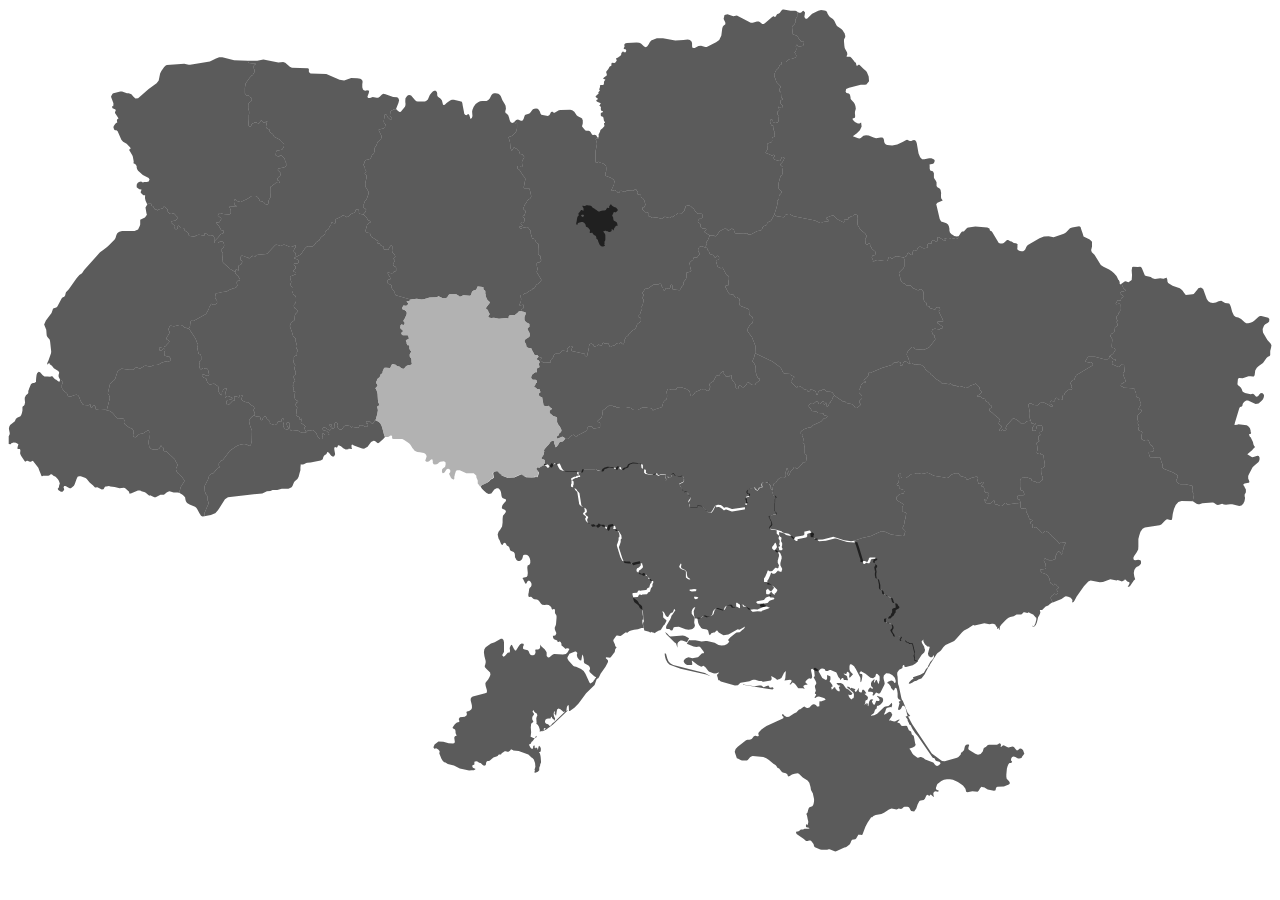
==== index.html @ 496e04e6 "add maps" ====
<!DOCTYPE html>
<html lang="ru">
  <head>
    <meta charset="UTF-8" />
    <meta name="viewport" content="width=device-width, initial-scale=1.0" />
    <title>Page title</title>
    <!-- <link rel="stylesheet" href="./sass/index.scss" /> -->
    <link rel="stylesheet" href="./styles.css" />
    <script type="module" src="./index.js"></script>
  </head>
  <body>
    
    <!-- <img src="outline-map-of-ukraine-with-regions-coloring-page.png" usemap="#image-map">

<map name="image-map">
    <area target="_blank" alt="Київ" title="Київ" href="https://project.weekend.today/vyshyvanka" coords="701,257" shape="rect">
</map> -->
<!-- <defs> <pattern id="pattern" patternUnits="userSpaceOnUse" width="10" height="10"> <image xlink:href="[data-uri]" x="0" y="0" width="10" height="10"> </image> </pattern> </defs> -->

<div class="map">
  <svg
    version="1.1"
    id="svg_map"
    xmlns="http://www.w3.org/2000/svg"
    xmlns:xlink="http://www.w3.org/1999/xlink"
    x="0px"
    y="0px"
    viewBox="0 0 717.1 478.8"
    style="enable-background: new 0 0 717.1 478.8"
    xml:space="preserve"
  >
    <g id="Crimea_1_" style="display: inline">
      <g id="Crimea" data-city="Крим">

        <polygon 

        points="576.6 423.1, 575.9 421.1, 575.2 420.4, 574.5 420.1, 573.8 420.3, 573.1 421.0, 572.4 421.2, 571.7 420.5, 570.7 419.2, 569.9 419.0, 567.6 419.5, 566.8 419.3, 565.5 418.5, 564.7 418.3, 564.2 418.5, 563.9 418.8, 563.6 419.1, 563.1 419.1, 563.4 418.1, 563.1 417.4, 562.4 417.2, 561.7 417.7, 561.0 418.0, 556.5 418.0, 555.7 418.3, 554.9 419.1, 553.7 419.8, 553.5 420.1, 553.0 421.8, 551.8 423.3, 550.3 423.6, 548.8 423.1, 545.8 421.3, 545.1 420.8, 544.8 420.1, 545.0 419.1, 545.3 418.3, 545.1 417.8, 544.1 417.8, 543.4 418.1, 542.9 418.9, 542.6 419.9, 542.4 420.9, 542.2 421.2, 541.5 422.0, 541.3 422.2, 540.8 422.4, 540.6 422.7, 540.6 423.2, 540.4 423.7, 539.2 424.9, 538.4 425.4, 531.4 427.4, 529.9 427.2, 524.1 423.0, 513.0 406.4, 510.5 401.6, 509.2 401.9, 510.4 403.7, 510.4 404.2, 510.4 404.4, 511.1 405.6, 511.3 406.3, 511.6 406.6, 511.9 406.8, 512.2 407.0, 512.5 407.7, 513.3 409.4, 514.3 410.7, 514.5 411.2, 516.2 413.2, 524.5 425.2, 524.8 425.5, 525.3 425.5, 525.6 425.7, 525.9 426.2, 526.1 426.7, 526.4 427.0, 527.2 427.3, 527.9 427.5, 528.6 427.8, 529.1 428.5, 528.3 429.5, 527.8 429.8, 527.1 430.0, 526.4 429.7, 525.7 429.0, 525.2 428.3, 524.9 428.0, 520.4 426.3, 519.7 425.8, 519.4 425.5, 518.7 425.2, 518.0 425.0, 517.5 425.0, 516.8 425.2, 516.3 425.4, 516.0 425.4, 513.7 423.6, 513.2 423.1, 512.0 420.9, 511.5 420.4, 511.5 420.1, 512.0 419.9, 513.3 419.6, 513.8 419.3, 514.0 419.1, 514.5 418.8, 514.7 418.5, 514.9 417.8, 514.9 417.6, 514.7 417.4, 514.0 413.6, 513.8 412.9, 512.8 412.1, 512.6 411.4, 512.4 410.6, 512.1 410.3, 511.6 410.1, 511.1 409.8, 510.1 407.5, 509.6 407.2, 507.6 407.4, 506.9 407.2, 506.6 406.9, 506.1 406.1, 505.8 405.8, 505.5 405.6, 504.5 405.4, 504.8 404.9, 505.5 404.2, 505.8 403.9, 505.8 403.6, 505.0 403.8, 503.5 404.6, 502.7 404.8, 501.2 404.3, 500.5 404.1, 499.7 404.3, 500.4 403.3, 501.2 402.1, 501.7 400.9, 501.0 399.6, 500.0 399.3, 499.0 399.8, 498.0 400.5, 497.0 401.0, 497.2 400.3, 497.7 399.3, 497.9 398.5, 498.1 397.8, 498.4 397.3, 498.9 397.0, 499.4 396.8, 499.6 396.8, 500.8 396.6, 501.1 396.8, 501.4 396.3, 501.6 395.6, 501.6 394.9, 501.4 394.2, 500.2 395.5, 499.5 396.0, 497.8 396.3, 497.1 396.6, 493.1 400.4, 491.4 401.2, 489.6 401.5, 489.6 401.2, 490.8 400.4, 491.3 399.9, 491.5 399.4, 491.7 398.7, 492.0 398.0, 492.5 397.7, 492.8 397.4, 493.0 396.1, 493.3 395.8, 493.8 395.8, 494.3 395.6, 494.8 395.3, 495.1 395.0, 495.4 394.7, 496.1 393.9, 496.3 393.6, 496.5 392.8, 496.5 392.3, 496.3 392.0, 496.3 391.5, 495.8 391.2, 493.0 390.2, 493.0 390.5, 493.8 391.3, 494.3 392.0, 494.5 392.5, 494.2 393.2, 493.5 393.2, 492.8 393.0, 492.5 393.2, 492.3 393.7, 492.0 394.4, 491.8 395.1, 491.3 395.3, 490.8 394.8, 490.1 393.5, 490.6 392.7, 490.9 392.4, 490.2 392.1, 489.4 392.3, 488.7 393.1, 488.4 394.3, 488.2 395.6, 488.0 396.1, 487.8 395.8, 487.8 394.5, 487.6 394.5, 487.4 394.8, 487.2 395.0, 487.0 395.2, 486.7 395.4, 486.9 395.2, 487.1 395.0, 487.1 394.7, 487.1 394.2, 485.9 395.4, 486.1 394.9, 486.4 393.9, 486.4 393.2, 486.6 392.9, 487.4 392.4, 487.7 392.2, 487.9 391.0, 487.4 390.3, 486.6 389.8, 485.9 389.1, 486.2 389.1, 487.0 388.8, 486.0 387.3, 485.5 386.8, 484.8 386.8, 484.6 387.1, 484.4 388.1, 484.2 388.4, 483.9 388.4, 483.4 388.2, 483.1 388.0, 482.8 387.7, 482.6 386.9, 482.8 385.9, 482.8 385.6, 481.3 387.8, 480.8 388.0, 480.3 387.2, 480.8 386.5, 480.1 386.2, 478.3 385.7, 478.1 386.2, 477.9 385.9, 477.7 385.6, 477.4 385.4, 477.1 385.2, 476.9 385.2, 476.6 384.9, 476.4 384.9, 476.2 385.1, 476.2 385.4, 476.2 385.7, 476.4 385.9, 476.9 386.1, 479.2 388.1, 479.7 388.6, 479.9 389.3, 479.9 390.5, 479.7 391.5, 479.2 391.8, 479.0 391.8, 478.5 392.3, 477.5 391.3, 477.0 390.5, 476.8 389.5, 477.5 389.8, 478.2 389.8, 478.7 389.5, 479.0 389.0, 479.0 388.7, 476.8 386.7, 475.5 386.0, 473.8 383.7, 473.1 383.2, 472.3 382.9, 470.5 382.9, 470.0 383.1, 470.2 383.4, 470.9 384.1, 471.4 384.3, 471.7 384.3, 472.0 384.3, 472.2 384.8, 471.4 385.1, 471.4 385.6, 471.7 386.3, 471.9 387.0, 471.6 387.7, 470.9 387.5, 470.2 387.0, 470.0 386.7, 469.7 386.5, 469.5 386.0, 469.3 385.5, 468.8 385.3, 468.5 385.5, 468.2 386.0, 467.7 386.5, 467.0 386.5, 467.3 386.0, 467.1 385.7, 467.1 385.5, 467.1 385.2, 467.9 384.9, 467.6 383.9, 466.1 381.9, 466.4 381.6, 466.6 380.9, 466.6 379.4, 466.4 379.1, 464.7 378.4, 464.7 380.2, 464.5 381.0, 464.0 381.3, 462.2 380.3, 461.9 380.0, 460.1 376.7, 459.8 376.2, 459.3 375.7, 459.3 375.4, 459.8 375.4, 459.3 375.1, 458.0 374.3, 457.2 374.5, 457.7 379.0, 457.0 380.0, 457.2 380.0, 458.4 382.3, 458.6 383.1, 458.3 383.8, 457.8 384.5, 457.8 385.2, 458.3 387.2, 458.3 387.5, 458.0 388.0, 457.8 388.5, 457.8 389.0, 458.3 389.2, 458.5 389.5, 458.2 390.2, 457.5 391.2, 458.0 391.5, 458.3 391.3, 458.6 391.0, 459.1 390.8, 460.1 390.6, 462.4 391.3, 463.2 391.6, 463.9 392.3, 463.2 392.8, 461.9 393.1, 461.2 393.4, 460.5 393.1, 460.3 394.1, 460.3 395.4, 460.3 396.1, 459.5 396.3, 459.0 396.3, 458.8 396.0, 458.6 395.7, 458.3 395.4, 457.8 395.2, 457.3 395.0, 457.0 395.0, 456.5 395.2, 455.7 395.7, 454.7 396.9, 453.7 397.2, 453.4 397.2, 452.9 397.0, 452.2 396.5, 451.9 396.3, 451.2 396.6, 449.5 397.8, 448.8 398.0, 447.6 399.3, 447.4 399.6, 445.9 400.3, 443.1 402.1, 441.8 402.3, 440.5 401.5, 439.8 400.7, 439.5 400.5, 439.2 400.8, 439.2 401.5, 439.5 401.8, 439.8 402.0, 440.0 402.2, 439.8 402.9, 439.3 403.2, 430.3 407.4, 427.6 409.2, 426.4 410.4, 426.1 410.7, 425.9 411.0, 425.7 411.5, 425.7 412.0, 425.9 412.5, 425.9 413.0, 425.4 413.2, 425.0 413.2, 424.2 412.9, 423.9 412.9, 423.2 413.1, 422.9 413.4, 422.7 413.7, 422.4 414.2, 421.9 414.7, 421.2 415.0, 420.5 415.2, 419.5 415.2, 418.7 415.4, 414.0 419.1, 412.8 420.4, 412.3 421.9, 412.5 422.7, 413.5 425.7, 414.3 425.9, 415.6 426.6, 416.4 426.9, 419.2 426.9, 419.7 426.6, 421.0 425.1, 421.7 424.6, 422.5 424.4, 428.5 424.9, 430.2 425.6, 431.7 426.6, 434.4 428.9, 434.7 429.1, 435.4 429.4, 435.7 429.7, 436.2 430.5, 436.5 431.0, 437.5 431.5, 438.8 433.2, 439.5 433.7, 441.3 434.2, 442.1 434.7, 442.4 435.5, 442.7 436.0, 443.5 435.7, 444.8 434.9, 446.3 434.4, 448.0 434.2, 448.7 434.5, 450.9 436.5, 453.6 438.3, 454.6 439.6, 455.3 441.9, 455.5 443.4, 455.7 443.9, 456.4 445.2, 456.6 445.5, 456.8 446.5, 457.3 448.7, 457.3 450.0, 457.1 451.2, 456.8 452.2, 456.3 452.9, 455.5 453.2, 454.7 453.5, 454.2 454.2, 453.9 455.2, 453.6 456.4, 453.4 456.7, 453.2 456.9, 452.9 457.2, 453.2 457.9, 453.4 458.7, 453.7 460.2, 454.0 461.4, 454.0 462.1, 453.8 462.9, 453.5 463.6, 453.0 463.0, 452.7 463.7, 452.7 464.5, 453.0 464.8, 454.3 465.1, 454.8 465.3, 454.0 465.6, 452.0 465.6, 451.5 465.8, 451.2 466.0, 450.7 466.0, 449.9 466.0, 449.6 466.2, 448.8 466.9, 448.5 467.1, 447.3 467.4, 447.1 467.2, 447.1 467.2, 447.1 467.9, 447.4 468.6, 451.7 471.6, 452.2 472.1, 452.9 472.6, 453.7 472.6, 454.5 472.3, 455.2 472.3, 455.7 472.6, 456.9 474.1, 457.1 474.6, 457.3 475.6, 457.8 476.1, 460.8 477.4, 461.6 477.6, 464.3 477.6, 464.8 477.6, 465.6 477.3, 466.1 477.3, 468.6 478.3, 469.4 478.5, 469.4 478.5, 470.2 478.3, 474.5 476.3, 475.3 476.1, 475.8 475.9, 477.1 474.9, 477.6 474.4, 478.1 473.4, 478.4 472.6, 478.9 471.9, 480.7 471.6, 481.2 471.1, 482.0 469.8, 482.2 469.6, 482.2 469.4, 482.2 469.2, 482.4 469.0, 482.6 469.0, 483.1 469.0, 483.6 469.0, 484.4 469.2, 484.7 469.0, 485.0 468.3, 486.5 464.3, 487.8 462.0, 488.1 461.5, 488.3 461.2, 489.8 459.0, 490.0 459.0, 490.0 459.0, 490.0 459.2, 490.0 459.4, 491.0 458.4, 492.3 457.9, 495.5 457.2, 497.0 456.5, 499.8 454.7, 501.3 454.2, 504.1 454.7, 504.8 454.4, 505.3 454.1, 506.6 454.4, 507.3 454.2, 507.6 453.9, 507.9 453.6, 508.2 453.3, 508.7 453.1, 509.0 453.1, 510.3 453.1, 511.1 453.4, 511.6 454.1, 511.9 454.9, 512.4 455.6, 514.1 455.9, 515.3 454.2, 516.1 451.7, 517.1 449.9, 517.8 449.6, 519.5 449.3, 520.2 448.6, 521.0 446.8, 521.7 446.3, 522.7 447.0, 523.0 446.7, 523.3 446.4, 523.5 446.2, 525.3 447.7, 525.0 446.0, 525.0 445.3, 525.5 444.6, 526.2 444.4, 527.5 444.6, 528.0 444.4, 528.0 444.0, 526.8 443.5, 526.6 443.2, 526.4 442.5, 526.6 442.0, 526.8 441.5, 527.0 440.8, 527.3 440.3, 529.5 438.6, 531.0 437.9, 532.7 437.6, 534.4 437.6, 536.1 437.9, 538.9 439.1, 541.4 440.8, 541.9 441.3, 543.1 442.8, 543.3 443.3, 543.6 444.6, 544.4 444.9, 547.1 444.4, 550.1 444.6, 550.8 443.9, 551.5 442.6, 552.3 441.8, 553.5 442.3, 553.5 442.0, 555.8 443.3, 559.3 444.1, 560.1 443.9, 560.3 443.6, 560.5 442.6, 560.7 442.3, 561.0 442.0, 561.5 441.8, 565.0 441.6, 567.8 440.6, 568.3 440.1, 568.3 439.3, 567.8 438.5, 566.6 437.3, 566.4 436.1, 566.4 434.9, 566.7 431.6, 567.0 430.4, 567.5 429.2, 568.0 428.5, 568.3 428.3, 569.1 428.3, 569.4 428.1, 569.7 427.6, 569.5 427.3, 569.2 427.1, 569.0 426.8, 569.2 425.6, 569.7 424.9, 570.5 424.7, 571.5 424.9, 572.7 425.6, 573.2 425.8, 573.7 425.8, 575.0 425.5, 575.3 424.8"
        id="path4"
        >
    </polygon>
        <!-- <path
          class="st3"
          d="m 576.6,423.1 -0.7,-2 -0.7,-0.7 -0.7,-0.3 -0.7,0.2 -0.7,0.7 -0.7,0.2 -0.7,-0.7 -1,-1.3 -0.8,-0.2 -2.3,0.5 -0.8,-0.2 -1.3,-0.8 -0.8,-0.2 -0.5,0.2 -0.3,0.3 -0.3,0.3 h -0.5 l 0.3,-1 -0.3,-0.7 -0.7,-0.2 -0.7,0.5 -0.7,0.3 h -4.5 l -0.8,0.3 -0.8,0.8 -1.2,0.7 -0.2,0.3 -0.5,1.7 -1.2,1.5 -1.5,0.3 -1.5,-0.5 -3,-1.8 -0.7,-0.5 -0.3,-0.7 0.2,-1 0.3,-0.8 -0.2,-0.5 h -1 l -0.7,0.3 -0.5,0.8 -0.3,1 -0.2,1 -0.2,0.3 -0.7,0.8 -0.2,0.2 -0.5,0.2 -0.2,0.3 v 0.5 l -0.2,0.5 -1.2,1.2 -0.8,0.5 -7,2 -1.5,-0.2 -5.8,-4.2 -11.1,-16.6 -2.5,-4.8 -1.3,0.3 1.2,1.8 v 0.5 0.2 l 0.7,1.2 0.2,0.7 0.3,0.3 0.3,0.2 0.3,0.2 0.3,0.7 0.8,1.7 1,1.3 0.2,0.5 1.7,2 8.3,12 0.3,0.3 h 0.5 l 0.3,0.2 0.3,0.5 0.2,0.5 0.3,0.3 0.8,0.3 0.7,0.2 0.7,0.3 0.5,0.7 -0.8,1 -0.5,0.3 -0.7,0.2 -0.7,-0.3 -0.7,-0.7 -0.5,-0.7 -0.3,-0.3 -4.5,-1.7 -0.7,-0.5 -0.3,-0.3 -0.7,-0.3 -0.7,-0.2 h -0.5 l -0.7,0.2 -0.5,0.2 H 516 l -2.3,-1.8 -0.5,-0.5 -1.2,-2.2 -0.5,-0.5 v -0.3 l 0.5,-0.2 1.3,-0.3 0.5,-0.3 0.2,-0.2 0.5,-0.3 0.2,-0.3 0.2,-0.7 v -0.2 l -0.2,-0.2 -0.7,-3.8 -0.2,-0.7 -1,-0.8 -0.2,-0.7 -0.2,-0.8 -0.3,-0.3 -0.5,-0.2 -0.5,-0.3 -1,-2.3 -0.5,-0.3 -2,0.2 -0.7,-0.2 -0.3,-0.3 -0.5,-0.8 -0.3,-0.3 -0.3,-0.2 -1,-0.2 0.3,-0.5 0.7,-0.7 0.3,-0.3 v -0.3 l -0.8,0.2 -1.5,0.8 -0.8,0.2 -1.5,-0.5 -0.7,-0.2 -0.8,0.2 0.7,-1 0.8,-1.2 0.5,-1.2 -0.7,-1.3 -1,-0.3 -1,0.5 -1,0.7 -1,0.5 0.2,-0.7 0.5,-1 0.2,-0.8 0.2,-0.7 0.3,-0.5 0.5,-0.3 0.5,-0.2 h 0.2 l 1.2,-0.2 0.3,0.2 0.3,-0.5 0.2,-0.7 v -0.7 l -0.2,-0.7 -1.2,1.3 -0.7,0.5 -1.7,0.3 -0.7,0.3 -4,3.8 -1.7,0.8 -1.8,0.3 v -0.3 l 1.2,-0.8 0.5,-0.5 0.2,-0.5 0.2,-0.7 0.3,-0.7 0.5,-0.3 0.3,-0.3 0.2,-1.3 0.3,-0.3 h 0.5 l 0.5,-0.2 0.5,-0.3 0.3,-0.3 0.3,-0.3 0.7,-0.8 0.2,-0.3 0.2,-0.8 v -0.5 l -0.2,-0.3 v -0.5 l -0.5,-0.3 -2.8,-1 v 0.3 l 0.8,0.8 0.5,0.7 0.2,0.5 -0.3,0.7 h -0.7 l -0.7,-0.2 -0.3,0.2 -0.2,0.5 -0.3,0.7 -0.2,0.7 -0.5,0.2 -0.5,-0.5 -0.7,-1.3 0.5,-0.8 0.3,-0.3 -0.7,-0.3 -0.8,0.2 -0.7,0.8 -0.3,1.2 -0.2,1.3 -0.2,0.5 -0.2,-0.3 v -1.3 h -0.2 l -0.2,0.3 -0.2,0.2 -0.2,0.2 -0.3,0.2 0.2,-0.2 0.2,-0.2 v -0.3 -0.5 l -1.2,1.2 0.2,-0.5 0.3,-1 v -0.7 l 0.2,-0.3 0.8,-0.5 0.3,-0.2 0.2,-1.2 -0.5,-0.7 -0.8,-0.5 -0.7,-0.7 h 0.3 l 0.8,-0.3 -1,-1.5 -0.5,-0.5 h -0.7 l -0.2,0.3 -0.2,1 -0.2,0.3 h -0.3 l -0.5,-0.2 -0.3,-0.2 -0.3,-0.3 -0.2,-0.8 0.2,-1 v -0.3 l -1.5,2.2 -0.5,0.2 -0.5,-0.8 0.5,-0.7 -0.7,-0.3 -1.8,-0.5 -0.2,0.5 -0.2,-0.3 -0.2,-0.3 -0.3,-0.2 -0.3,-0.2 h -0.2 l -0.3,-0.3 h -0.2 l -0.2,0.2 v 0.3 0.3 l 0.2,0.2 0.5,0.2 2.3,2 0.5,0.5 0.2,0.7 v 1.2 l -0.2,1 -0.5,0.3 H 479 l -0.5,0.5 -1,-1 -0.5,-0.8 -0.2,-1 0.7,0.3 h 0.7 l 0.5,-0.3 0.3,-0.5 v -0.3 l -2.2,-2 -1.3,-0.7 -1.7,-2.3 -0.7,-0.5 -0.8,-0.3 h -1.8 l -0.5,0.2 0.2,0.3 0.7,0.7 0.5,0.2 h 0.3 0.3 l 0.2,0.5 -0.8,0.3 v 0.5 l 0.3,0.7 0.2,0.7 -0.3,0.7 -0.7,-0.2 -0.7,-0.5 -0.2,-0.3 -0.3,-0.2 -0.2,-0.5 -0.2,-0.5 -0.5,-0.2 -0.3,0.2 -0.3,0.5 -0.5,0.5 H 467 l 0.3,-0.5 -0.2,-0.3 v -0.2 -0.3 l 0.8,-0.3 -0.3,-1 -1.5,-2 0.3,-0.3 0.2,-0.7 v -1.5 l -0.2,-0.3 -1.7,-0.7 v 1.8 l -0.2,0.8 -0.5,0.3 -1.8,-1 -0.3,-0.3 -1.8,-3.3 -0.3,-0.5 -0.5,-0.5 v -0.3 h 0.5 c -0.2,-0.2 -0.3,-0.3 -0.5,-0.3 -0.3,0 -1,-0.5 -1.3,-0.8 -0.3,-0.3 -0.3,0.2 -0.8,0.2 -0.5,0 0.8,3.5 0.5,4.5 -0.2,0.3 -0.3,0.7 -0.7,1 h 0.2 l 1.2,2.3 0.2,0.8 -0.3,0.7 -0.5,0.7 v 0.7 l 0.5,2 v 0.3 l -0.3,0.5 -0.2,0.5 v 0.5 l 0.5,0.2 0.2,0.3 -0.3,0.7 -0.7,1 0.5,0.3 0.3,-0.2 0.3,-0.3 0.5,-0.2 1,-0.2 2.3,0.7 0.8,0.3 0.7,0.7 -0.7,0.5 -1.3,0.3 -0.7,0.3 -0.7,-0.3 -0.2,1 v 1.3 0.7 l -0.8,0.2 H 459 l -0.2,-0.3 -0.2,-0.3 -0.3,-0.3 -0.5,-0.2 -0.5,-0.2 H 457 l -0.5,0.2 -0.8,0.5 -1,1.2 -1,0.3 h -0.3 l -0.5,-0.2 -0.7,-0.5 -0.3,-0.2 -0.7,0.3 -1.7,1.2 -0.7,0.2 -1.2,1.3 -0.2,0.3 -1.5,0.7 -2.8,1.8 -1.3,0.2 -1.3,-0.8 -0.7,-0.8 -0.3,-0.2 -0.3,0.3 v 0.7 l 0.3,0.3 0.3,0.2 0.2,0.2 -0.2,0.7 -0.5,0.3 -9,4.2 -2.7,1.8 -1.2,1.2 -0.3,0.3 -0.2,0.3 -0.2,0.5 v 0.5 l 0.2,0.5 v 0.5 l -0.5,0.2 H 425 l -0.8,-0.3 h -0.3 l -0.7,0.2 -0.3,0.3 -0.2,0.3 -0.3,0.5 -0.5,0.5 -0.7,0.3 -0.7,0.2 h -1 l -0.8,0.2 -4.7,3.7 -1.2,1.3 -0.5,1.5 0.2,0.8 1,3 0.8,0.2 1.3,0.7 0.8,0.3 h 2.8 l 0.5,-0.3 1.3,-1.5 0.7,-0.5 0.8,-0.2 6,0.5 1.7,0.7 1.5,1 2.7,2.3 0.3,0.2 0.7,0.3 0.3,0.3 0.5,0.8 0.3,0.5 1,0.5 1.3,1.7 0.7,0.5 1.8,0.5 0.8,0.5 0.3,0.8 0.3,0.5 0.8,-0.3 1.3,-0.8 1.5,-0.5 1.7,-0.2 0.7,0.3 2.2,2 2.7,1.8 1,1.3 0.7,2.3 0.2,1.5 0.2,0.5 0.7,1.3 0.2,0.3 0.2,1 0.5,2.2 v 1.3 l -0.2,1.2 -0.3,1 -0.5,0.7 -0.8,0.3 -0.8,0.3 -0.5,0.7 -0.3,1 -0.3,1.2 -0.2,0.3 -0.2,0.2 -0.3,0.3 0.3,0.7 0.2,0.8 0.3,1.5 0.3,1.2 v 0.7 l -0.2,0.8 -0.3,0.7 -0.5,-0.6 -0.3,0.7 v 0.8 l 0.3,0.3 1.3,0.3 0.5,0.2 -0.8,0.3 h -2 l -0.5,0.2 -0.3,0.2 h -0.5 -0.8 l -0.3,0.2 -0.8,0.7 -0.3,0.2 -1.2,0.3 -0.2,-0.2 v 0 0.7 l 0.3,0.7 4.3,3 0.5,0.5 0.7,0.5 h 0.8 l 0.8,-0.3 h 0.7 l 0.5,0.3 1.2,1.5 0.2,0.5 0.2,1 0.5,0.5 3,1.3 0.8,0.2 h 2.7 0.5 l 0.8,-0.3 h 0.5 l 2.5,1 0.8,0.2 v 0 l 0.8,-0.2 4.3,-2 0.8,-0.2 0.5,-0.2 1.3,-1 0.5,-0.5 0.5,-1 0.3,-0.8 0.5,-0.7 1.8,-0.3 0.5,-0.5 0.8,-1.3 0.2,-0.2 v -0.2 -0.2 l 0.2,-0.2 h 0.2 0.5 0.5 l 0.8,0.2 0.3,-0.2 0.3,-0.7 1.5,-4 1.3,-2.3 0.3,-0.5 0.2,-0.3 1.5,-2.2 h 0.2 v 0 0.2 0.2 l 1,-1 1.3,-0.5 3.2,-0.7 1.5,-0.7 2.8,-1.8 1.5,-0.5 2.8,0.5 0.7,-0.3 0.5,-0.3 1.3,0.3 0.7,-0.2 0.3,-0.3 0.3,-0.3 0.3,-0.3 0.5,-0.2 h 0.3 1.3 l 0.8,0.3 0.5,0.7 0.3,0.8 0.5,0.7 1.7,0.3 1.2,-1.7 0.8,-2.5 1,-1.8 0.7,-0.3 1.7,-0.3 0.7,-0.7 0.8,-1.8 0.7,-0.5 1,0.7 0.3,-0.3 0.3,-0.3 0.2,-0.2 1.8,1.5 -0.3,-1.7 v -0.7 l 0.5,-0.7 0.7,-0.2 1.3,0.2 0.5,-0.2 V 444 l -1.2,-0.5 -0.2,-0.3 -0.2,-0.7 0.2,-0.5 0.2,-0.5 0.2,-0.7 0.3,-0.5 2.2,-1.7 1.5,-0.7 1.7,-0.3 h 1.7 l 1.7,0.3 2.8,1.2 2.5,1.7 0.5,0.5 1.2,1.5 0.2,0.5 0.3,1.3 0.8,0.3 2.7,-0.5 3,0.2 0.7,-0.7 0.7,-1.3 0.8,-0.8 1.2,0.5 V 442 l 2.3,1.3 3.5,0.8 0.8,-0.2 0.2,-0.3 0.2,-1 0.2,-0.3 0.3,-0.3 0.5,-0.2 3.5,-0.2 2.8,-1 0.5,-0.5 v -0.8 l -0.5,-0.8 -1.2,-1.2 -0.2,-1.2 v -1.2 l 0.3,-3.3 0.3,-1.2 0.5,-1.2 0.5,-0.7 0.3,-0.2 h 0.8 l 0.3,-0.2 0.3,-0.5 -0.2,-0.3 -0.3,-0.2 -0.2,-0.3 0.2,-1.2 0.5,-0.7 0.8,-0.2 1,0.2 1.2,0.7 0.5,0.2 h 0.5 l 1.3,-0.3 0.3,-0.7 z"
          id="path4"
        ></path> -->
      </g>
    </g>
    <g id="Sumy_1_" style="display: inline">
      <g id="Sumy" data-city="Сумська обл.">
        <polygon
          class="st3"
          points="519.9,85.8 518.6,85.8 517.5,84.7 516.6,82.5 515.6,76.9 515.3,75.9 514.8,75.2 514.1,74.9 513.3,75 512.5,75.4 511.6,75.5 511,75.2 510.1,74.7 509.6,74.9 507.8,75.9 504.5,77.4 501.6,78 498.8,77.7 498.1,77.5 497.5,76.9 497.1,76 497,75 496.8,74.2 496.1,73.5 495,73.4 492.5,73.9 491.1,73.4 488.3,72.4 486.8,72.2 485.3,72.5 483.8,73.7 483.1,74 482.3,73.9 479.3,72.7 481.6,71 483.3,69.4 484.3,67.2 484,65 483.1,65.5 482.5,65.5 481.8,65.4 481.1,65 480.5,64.7 479.8,63.9 479.3,63.4 479.1,62.9 479.5,62.5 480.3,62.4 480.6,61.9 480.6,61.4 480.6,60.7 480.5,60.2 480.5,59.5 480.5,58.9 480.8,57.9 481,57.2 480.8,55.7 480.5,54.7 480,53.7 478.3,51.9 478,51.4 478,50.7 477.7,49.4 477.5,48.9 477,48.5 475.7,48.2 475.2,47.5 475.5,46 477.2,45.2 483.8,43.5 486.1,43.5 487,43.4 488.5,41.5 488.3,38.9 487.3,36.4 486.8,35.7 485.8,34.9 485,34.2 483.6,32.7 483,32.2 482.5,32.2 481.8,32.7 481.3,32.6 481.3,32.4 481.1,31.4 481,31.1 480.8,30.9 480.3,30.6 480.1,30.2 478.6,28.4 477.8,27.7 475.8,27.7 475.8,27.2 476.2,26.2 476,25.1 475.2,23.7 474.7,22.7 474.5,21.4 474.3,19.2 474.3,18.2 474.3,17.9 475,16.4 475,15.7 474.8,15.1 474.7,14.4 474.2,13.7 473.5,12.6 472.8,11.9 470.3,10.2 469.8,9.4 468.8,7.2 468,6.2 466.3,5.1 465.7,4.4 465,3.2 464.7,2.4 464.2,1.7 463.2,1.4 461.3,1.2 459.7,1.6 456.2,3.2 453.3,6.1 452.5,6.1 451.8,5.1 452.2,2.6 451.3,1.6 450.7,1.9 450.2,2.4 449.7,2.7 448.8,2.7 448.3,2.4 448.2,2.4 448,2.7 447.7,3.7 447.7,4.9 447.5,5.2 447,6.1 446.8,6.4 446.7,6.9 446.7,8.1 446.5,8.6 446.2,9.2 445,10.4 444.8,11.1 445.2,14.2 445.2,14.7 445.3,14.9 447.2,15.6 447.3,15.6 448.2,16.6 448.8,17.6 449.3,18.1 449.5,18.2 449.5,18.4 449.7,18.6 449.7,18.7 449.8,18.9 450.2,19.1 451.3,19.1 451.5,19.2 451.5,19.4 451.7,19.6 451.5,19.9 451.5,20.4 451.2,21.1 451,21.4 450.7,21.6 449.8,21.7 449,21.9 448.5,21.7 448.2,21.7 448,21.6 448,21.4 447.8,21.2 447.8,21.1 447.7,20.9 447.5,20.9 447.3,21.1 447.2,21.2 447,21.6 447.2,23.7 447,24.1 447,24.4 446.8,24.7 446.5,24.9 446.3,25.1 446.3,25.2 446.3,25.4 446.5,25.6 447.2,26.7 447.2,27.4 446.8,28.1 444.5,28.9 443.7,28.9 443,29.2 441.7,30.4 441.2,30.7 439.3,30.6 438.7,30.9 438.8,31.6 438.8,32.1 437.9,32.4 437.5,33.2 437,34.2 436.4,34.7 435.9,35.2 435.2,36.4 434.7,37.9 435,39.4 435.2,39.7 435.7,41.2 435.9,41.7 436.2,42.2 438.3,44.4 438.3,45 437.7,45.9 437.7,46.5 437.7,47.2 437.9,47.4 438.2,47.5 438.3,47.5 438.5,47.9 438.5,48 438.7,50.7 438.8,50.9 439,51.2 439.2,51.2 439.3,51.4 439.5,51.5 439.5,51.7 439.3,52 439.2,52 438.5,52.4 438.3,52.5 438.2,52.9 438.3,53.7 438.3,54.2 438.5,54.4 439.3,55.2 439.5,55.4 439.7,55.5 439.7,55.7 439.5,55.9 439,56.7 439,56.7 438.8,56.7 438.7,56.7 438.5,56.7 437.2,56 437.2,56 437,56.2 437.5,57.4 437.5,57.7 437.5,58 437.2,58.4 437,58.5 436.9,58.7 436.7,58.7 436.5,59 436.5,59.5 436.7,60.5 436.9,60.9 437.2,61.2 437.4,61.5 437.5,61.7 437.4,61.9 437.4,62 437.2,62.2 437,62.5 437,62.9 437,63.4 437.2,63.7 437.2,64 437,64.4 436.9,64.7 436.7,64.9 436.4,65 435.4,65.2 434.9,65.2 434.7,65 434.5,65 434.4,64.9 434.2,64.7 434,64.5 433.9,63.7 433.7,63.5 433.7,63.5 433.5,63.4 433.4,63.4 433,63.2 432.9,63.2 432.7,63.4 432.5,63.5 432.4,64.2 432.2,64.4 432.4,64.5 432.4,64.7 432.5,65.2 432.9,65.9 433,66.4 433.2,66.5 433.4,66.7 433.5,66.7 434,66.7 434.2,66.9 434.4,66.9 434.5,67 434.5,67.4 434.5,67.7 434.4,68.2 434.2,68.5 434.2,68.9 434.4,69.2 434.5,69.5 435,70 435.2,70.2 435.2,70.4 435,70.5 434.9,70.9 434.9,71 434.9,71.4 435,72.2 435,72.4 435,72.7 434.9,72.9 434.7,73 433.5,73.5 433.5,73.9 433.4,74.2 433.5,75 433.5,75.4 433.4,75.9 433.2,76 433,76.2 431,76.9 430.9,77 430.7,77.5 430.7,78.4 430.9,78.9 431,79.2 431,79.5 431,79.9 430.9,80.2 429.9,81.8 429.9,82 429.9,82.2 430,82.3 431.5,82.8 433,83.5 433.4,83.7 433.5,83.7 434.4,83.3 434.5,83.3 434.7,83.5 434.9,83.7 434.9,83.8 434.9,84.2 434.7,84.5 434,84.8 434,85 434,85.2 434.2,85.5 434.4,85.7 434.7,85.8 435.5,86.3 437.7,86.8 437.9,86.7 438,86.7 438.2,86.5 439,84.7 439.2,84.5 439.3,84.5 439.8,84.7 440.3,84.8 440.3,85 440.5,85.3 440.2,86 439.5,87.2 439.3,87.5 439.2,87.7 438.5,88.3 438.3,88.5 438.3,88.7 438.3,89 438.5,89.3 438.7,89.5 439.5,90.2 439.7,90.3 439.7,90.7 439.5,91.3 439.5,92.8 439.5,93 439.5,93.5 439.5,93.8 439.3,94.3 439,94.8 438.8,95 438.5,95.2 438.3,95.3 438.2,95.5 438.2,95.8 437.2,99.3 437.2,100 437,101.2 437.2,101.8 437.2,102.3 437.4,102.7 437.7,103 438.2,103.5 438.5,103.7 438.7,103.8 438.8,104.2 438.8,104.5 438.8,104.8 438.5,105.3 438.2,105.7 437.9,105.8 437.7,106.2 437.5,106.5 437.4,107.2 437.4,108.2 437.4,108.5 437.2,108.7 436.9,109 436.5,109.3 436.4,109.5 436.4,109.7 436.4,110 436.5,110.7 436.5,110.8 436.5,111 436.4,111.8 436,113.3 434.7,117.3 436.2,118.2 440,118.7 440.5,118.5 440.5,118.3 440.7,118.2 440.8,118 440.8,117.7 441,117.5 441.5,117.2 442.7,116.8 443.2,116.8 443.5,116.8 443.7,117 443.8,117 444,117.3 444.3,117.5 445.5,118 445.8,118.2 457.8,120.5 460.8,122 461.3,122 461.5,122 462,121.5 463.2,121.3 464.7,121.1 465.3,121 465.7,120.8 465.7,120.5 465.5,120.3 464.3,119.7 464.3,119.7 464.2,119.5 464.2,119.3 464.3,119.2 464.3,119 464.5,119 466.7,118 468,117.7 468.3,117.7 468.5,117.8 469,118.5 469.5,119 470.8,120 473.8,121.5 474.2,121.5 474.3,121.5 474.5,121.1 474.5,121 474.3,120.8 474.3,120.5 474.5,120.3 474.5,120.2 474.8,120 475.2,119.8 475.5,119.8 476.3,120.2 476.5,120 476.7,119.8 476.7,119.7 476.7,119.7 476.7,119.2 476.7,119 476.8,118.8 477.7,118.7 478,118.5 478.1,118.3 478.5,118.2 479.3,118 479.8,117.8 480,117.5 480,117.3 480.1,117 480.5,117 481.8,117.5 482,117.7 482,117.8 482,118 481.8,119.3 482,122.5 482,122.8 482.1,123.3 482.3,123.6 483.1,125 484.5,126.5 486.3,128 486.5,128.3 486.8,128.6 487,129 487,129.3 487,129.5 487,129.6 487,130 486.6,130.5 486.5,131 486.3,131.3 486.3,131.5 486.5,133.1 486.5,133.5 486.6,133.8 486.8,134 487.1,134.3 487.3,134.5 487.5,134.3 487.6,134.1 487.8,134 488,133.8 488.5,133.6 488.8,133.6 489,133.8 489,134 489.1,134.1 489.1,134.3 489.1,134.8 489.3,135 489.3,135.3 489.8,135.6 489.8,135.8 489.8,136 490,136.3 490.1,136.6 491.6,137.8 491.8,137.8 491.8,138 492,138.1 492.1,138.5 492.1,138.6 492.1,138.8 492.1,139.1 492.1,139.3 492.1,139.6 492,139.8 492,140 491.8,140.1 491.6,140.1 491.6,140.3 491.3,140.3 490.5,140.5 490.3,140.6 490.3,140.8 490.1,141.6 490.1,141.8 490.3,142.1 490.6,142.6 490.6,142.8 490.8,143.1 490.8,143.5 490.6,143.6 490.8,144 491,144 491.1,144 491.6,143.5 492,143.3 492.6,143.1 493.3,143 497.1,143.6 498.6,143.5 498.8,143.5 499,143.3 499.1,143.1 499.1,143 499.3,142.6 499.3,142.5 499.5,142 499.5,141.6 499.6,141.5 500,141.3 500.3,141.3 500.5,141.5 501.1,142 501.3,142.1 501.6,142.1 502.3,141.8 503.3,141 504.3,140.8 508.1,141.6 509.6,140.8 509.8,140.6 510,140.3 510.1,139.8 510.5,139 510.8,138.8 511,138.8 511,139 511.1,139.1 511.5,139.3 512,139.8 512.3,140 512.8,140.1 513,140 513.1,139.8 513.1,139.6 513.1,139.5 513.1,139.1 513.1,139 513.1,138.8 513.3,138.3 513.8,137.6 514.1,137.5 514.5,137.3 515,137.8 515.3,137.8 515.5,137.8 515.6,137.6 515.6,137.3 515.8,137.1 515.8,136.8 516.1,136.3 516.5,135.8 516.8,135.6 517.1,135.5 517.6,135.5 518.1,135.6 518.9,136.1 519.1,136.1 519.4,136.3 519.9,136.3 521.3,136 521.6,136 521.8,135.8 521.8,135.5 521.8,135.3 521.8,135.1 521.6,134.8 521.6,134.5 521.6,134.3 521.8,134 522.1,133.6 522.3,133.5 522.4,133.5 523.6,133.6 523.8,133.6 523.9,133.5 524.1,133.5 524.1,133.3 523.9,133.1 523.9,133 523.9,132.8 523.9,132.5 524.4,132 524.8,131.8 525.1,131.8 525.3,131.8 526.3,132.5 526.4,132.5 526.8,132.6 527.1,132.5 527.1,132.3 527.3,132.1 527.3,131.8 527.3,130.8 527.3,130.6 527.3,130.3 527.4,130.1 527.8,130 527.9,130 528.3,130 528.6,130.3 531.3,132 531.8,132.1 531.9,132 531.9,131.8 531.8,131.6 531.6,131.3 531.4,131.1 531.4,131 531.4,130.8 531.6,130.8 532.9,131 534.1,131 534.6,130.6 535.1,130.5 535.4,130.5 536.6,130.8 537.4,131 538.1,131 538.4,130.8 538.6,130.8 538.8,130.6 538.9,130.5 539.1,130.1 539.1,130 539.1,129.6 539.3,129.3 538.4,129.6 537.6,129.5 536.8,129.3 536.1,128.8 535.3,128.3 534.4,127.3 534.1,126.3 534.1,125.3 533.8,123.8 533.3,122.8 532.4,122.1 531.6,121.8 530.8,121.6 529.4,121.1 528.6,119.7 526.8,112 526.6,111.3 527.3,110.5 530.3,109.2 529.4,108 529.3,106.5 529.4,105 529.1,103.3 528.8,102.7 528.3,102.2 527.3,101.7 526.8,101 526.8,100.5 526.8,99.7 526.8,98.8 526.4,98 525.6,96.8 525.3,96.2 525.3,95.2 525.3,94.3 525.3,93.7 524.8,92.8 524.3,92.5 523.4,92.3 523.1,91.8 522.9,91.2 522.9,89.5 522.8,88.8 524.9,88.3 525.4,87.8 525.8,86.7 525.4,86 524.8,85.7 523.9,85.3 522.6,85.2 "
          id="polygon11"
        ></polygon>
      </g>
    </g>
    <g id="Kiev_1_" style="display: inline">
      <g id="Kiev" data-city="Київська обл.">
        <polygon
          class="st0"
          points="393.7,116.8 393.4,116.7 391.7,116.7 391.2,116.7 391.1,116.5 390.7,116.3 390.2,115.8 388.9,113.8 388.4,113.5 387.2,112.3 386.7,112.2 386.4,112 385.6,112 384.7,112.3 384.6,112.3 384.4,112.5 384.4,112.7 384.4,113 384.4,113.2 384.2,113.3 384.2,113.7 383.9,113.8 383.9,114.2 383.9,114.3 383.9,114.5 383.9,114.7 383.9,114.8 383.7,115 383.4,115.2 383.2,115.3 383.1,115.5 383.1,115.7 382.7,116 382.7,116.2 382.6,116.3 382.4,116.5 382.1,116.5 380.6,116.3 380.2,116.3 380.1,116.3 379.9,116.5 379.7,116.7 379.4,116.8 379.2,117.2 379.1,117.3 378.9,117.5 378.4,117.5 378.2,117.5 378.1,117.7 377.9,117.8 377.6,118.3 377.4,118.5 377.1,118.5 376.9,118.7 376.4,118.5 376.2,118.5 376.1,118.7 375.7,119 375.6,119 375.2,119.2 375.1,119.2 372.7,118.5 372.6,118.5 372.2,118.7 372.1,118.7 371.9,118.8 371.6,119.3 371.2,119.7 368.1,118.8 367.2,118.8 366.7,118.8 366.6,119 366.2,119 365.7,119.2 365.6,119 365.2,119 364.9,118.7 364.6,118.5 364.2,118.5 363.9,118.5 363.7,118.3 363.6,118.2 363.4,118 363.2,117.8 363.2,117.7 363.1,117.5 363.2,117.3 363.2,116.7 363.2,116.3 363.1,116 362.7,116 362.6,115.8 361.7,116 361.6,115.8 361.2,115.7 360.1,114.5 360.1,114.3 359.9,114.2 359.9,114 359.9,113.7 360.1,113.2 360.1,113 360.2,113 360.7,113 360.9,113 361.1,112.8 361.2,112.7 361.2,112.5 361.4,112 361.6,111.7 361.6,111.5 361.6,111.3 361.4,110.7 361.2,109.8 361.1,109.3 360.9,109 360.7,108.7 360.1,108 359.2,107.3 359.1,107.2 359.1,107 359.1,106.5 359.1,106.2 358.9,106 358.7,106 358.1,106 357.6,105.8 357.3,105.7 357.1,105.5 357.1,105.3 357.3,105 357.3,104.8 357.3,104.5 357.3,104.3 356.9,104 356.8,103.7 356.6,103.5 356.6,103.2 356.3,103 356.1,102.8 355.9,102.8 355.8,103 355.6,103 355.1,103.5 354.9,103.5 354.4,103.7 353.9,103.7 351.8,103.5 351.3,103.5 350.9,103.7 350.4,104.2 350.1,104.3 349.6,104.2 347.8,103.7 347.4,103.8 347.3,103.8 346.9,104.5 346.8,104.7 346.6,104.8 346.3,104.8 346.1,104.8 345.9,104.7 345.6,104.2 345.4,104 344.9,103.7 344.6,103.5 344.3,103.3 343.1,103.7 342.8,103.7 342.4,103.5 342.4,103.3 342.4,103.2 342.4,103 342.6,102.7 343.1,101.8 343.4,100.8 343.8,100.2 343.8,99.7 344.1,98.3 344.1,98.2 343.9,98 343.6,97.5 342.3,96.5 341.9,96.3 339.8,95.5 339.3,95.3 339.1,95.2 338.9,95 338.9,94.7 338.9,94.5 338.9,94.2 338.9,94 338.9,93.7 339.3,92.7 339.4,91.5 339.4,91 339.4,90.8 339.4,90.5 339.3,90.2 339.3,89.8 339.1,89.7 339.1,89.5 338.8,89.2 337.9,88.3 337.4,88.2 337.1,88 336.9,88 336.6,88 336.1,87.8 335.6,87.5 335.3,87.3 335.1,87.2 334.9,87.3 334.8,87.3 334.6,87.5 334.4,87.7 334.3,87.8 333.8,87.8 333.6,87.7 333.4,87.5 333.4,87.3 333.3,85.3 333.3,81.5 333.4,81 334.1,77.5 334.1,77 334.1,76.5 333.9,76 333.6,74.9 333.4,74.4 333.6,74.2 333.6,74 333.9,74 334.6,74 334.9,74 335.1,73.9 335.1,73.7 335.1,73.5 335.1,73 334.9,73.4 334.4,73.5 334.1,72.9 333.8,72.4 333.3,72 332.8,71.9 332.1,72 331.4,71.9 330.6,70.5 330.1,69.9 329.4,69.7 328.3,69.7 327.6,69.5 327.1,69 325.9,67.5 325.6,66.9 325.8,66.7 326.1,65.4 326.1,64.9 326.1,64.2 326.1,63.7 325.9,63.4 325.8,62.9 325.3,62.4 323.3,61.4 322.6,60.9 321.3,58.9 320.1,58 318.9,57.7 313.5,57.9 312.5,58 310.1,59.4 309.6,59.4 309,58.9 308.5,58.9 308,59.2 307.3,60.5 307,60.9 306.3,61.2 302.6,60.5 302.1,59.9 301.8,58.9 301.1,57.7 300.5,57.2 299.6,57 298.6,57.2 297.8,57.5 297,58.4 296.5,59.2 295.8,59.9 295,60.2 294,60.4 293.3,60.7 293,61.4 292.5,63 291.8,64 291,64 289.3,63.2 288.3,63.5 287.3,64.5 287.3,64.5 287.6,65 287.6,65.2 287.8,65.4 288,65.4 288.1,65.4 288.5,65.2 288.6,65 288.8,65.2 288.8,65.2 288.8,65.4 288.8,65.9 288.8,68.2 288.6,69 288.6,69.5 288.1,70.4 287.6,71 287.1,71.5 286,72.5 285.1,72.9 284.8,73 284.3,73 284.1,73.2 284,73.4 284.8,76.2 285.1,79.4 285.5,80.4 285.6,80.7 285.6,80.8 285.8,81 285.8,80.8 286,80.7 286.8,79.4 287,79.2 287.1,79.2 287.3,79.2 287.6,79.4 288.5,79.9 289.6,81 290,81.3 290,81.5 290.1,81.7 290.1,81.8 290.3,82.3 290.3,82.5 290.5,82.7 290.6,82.8 291.6,83 292.1,83.3 292.1,83.5 292.5,83.8 292.6,84 292.6,84.2 292.8,84.3 292.8,84.7 292.8,84.8 292.6,85.3 292,86.2 291.8,86.5 291.8,86.8 291.6,87.2 291.6,87.5 291.6,88 291.8,89.3 291.8,89.8 291.6,90.2 291.5,90.2 291.3,90.2 291.1,90 290.8,89.8 290.6,89.7 290.3,89.7 289.1,89.7 289,89.8 289,90.2 289.1,91 289.3,91.3 289.5,91.5 289.8,91.5 290,91.7 290.1,91.8 292.3,95.2 293.3,96.3 293.3,96.5 293.5,96.8 293.5,97.2 292.6,101.7 292.6,101.8 292.8,102.2 293,102.3 293.1,102.3 294.6,102.2 295.1,102.2 295.6,102.3 295.8,102.7 296,102.8 296,103 296.1,103.5 296.3,104.3 296.8,106.5 296.8,106.8 296.8,107.2 296.5,107.7 296.3,108 296.1,108.2 295,108.8 294.8,109 294.6,109.2 294.3,110 293.1,111.8 292.8,112.5 292.5,113.3 292.3,113.5 292.3,113.8 292.5,114.2 292.6,114.3 292.8,114.5 293.5,115 293.6,115.2 293.6,115.5 293.5,116.2 293.1,117.3 293,117.5 293,117.7 292.6,117.8 292.3,117.8 292.1,118 292.1,118.3 292.3,118.7 292.5,119 293,119.2 293,119.3 293.1,119.5 293.1,119.7 293.1,119.7 293.1,119.8 293.1,120.2 292.8,121.3 292.6,121.6 292.6,121.8 292.5,122 292.3,122 292,122 291.3,121.8 291.1,121.8 291,122 290.8,122.1 291,122.3 291.1,122.6 291.6,123 291.8,123.1 291.8,123.3 291.8,123.5 291.6,123.8 291.5,123.8 291.1,124 290.3,124 290.1,124.3 290.3,124.5 290.5,125 290.8,125.1 291,125.1 291.1,125.1 292.6,124.5 293,124.5 294.6,124.3 294.8,124.5 295,124.5 295.3,124.8 295.8,125.5 296,125.6 296,125.8 296.1,126 296.3,126.1 296.5,126.5 296.6,128.1 297.1,129.5 297.3,130.5 297.5,130.8 297.6,131 298.1,130.8 298.5,131 298.6,131 298.8,131.1 299,131.3 299,131.5 299.5,132.6 299.8,133.3 300,133.3 300.1,133.5 300.3,133.6 300.8,133.8 301,134.1 301,134.6 300.8,137.1 300.8,137.8 300.8,138.1 300.8,138.3 300.8,139.1 300.8,139.5 300.8,139.6 301,139.8 301,140 301.1,140.1 301.3,140.3 301.8,140.6 302,140.6 302.1,141 302.1,141.5 302.1,142.3 302.3,142.6 302.5,142.8 302.5,143.1 302.1,143.8 301.8,144 301.6,144.3 300.3,144.5 300.1,144.6 300.1,144.6 300,144.8 300,145.1 300,145.5 300,146.1 300.5,148.3 300.5,148.5 300.3,148.6 300.1,149 300,149.3 300,149.6 300.1,150 300.1,150.1 302.5,154 302.5,154.1 302.6,154.3 302.5,154.6 302.1,155 301.3,156 301.1,156.3 300,156.8 299.8,157 299.6,157.3 299.3,157.8 298.6,158.8 298.5,159 298.3,159.1 298.1,159.1 297.6,159.3 297.5,159.5 297,160 296.6,160.1 295.3,160.8 294,161.8 293.8,161.9 293.5,161.9 293.1,161.8 293,161.9 292.8,162.1 292.5,162.4 292.3,162.6 292.1,162.8 291.6,162.8 291.3,162.8 291.1,162.8 290.8,163.1 290.8,163.3 290.6,163.4 290.8,164.1 291,164.3 291.1,164.8 291.1,165.1 291.1,165.4 291,166.3 290.8,166.8 290.8,167.1 290.5,167.6 290.3,167.9 290,168.3 290,168.4 290,168.6 290.5,168.6 291,168.6 292,168.4 292.1,168.4 292.3,168.4 292.5,168.6 292.5,168.9 292.5,169.3 292.5,169.8 292.5,170.1 292.3,170.3 292.1,170.6 291.5,170.8 291.3,171.1 291.1,171.3 291.1,172.1 293,172.4 293.3,172.4 293.6,172.8 293.6,172.9 293.8,173.1 293.6,173.6 293.6,173.9 293.5,174.1 293.1,174.9 293.1,175.1 293,175.4 293,175.6 293,176.1 293,176.9 293.1,177.1 293.3,177.4 293.6,177.9 293.8,178.1 294,178.3 295.6,179.1 295.8,179.3 295.8,179.6 295.8,180.1 295.8,180.8 295.8,180.9 295.6,181.1 295.5,181.1 295.3,181.3 295.1,181.4 295,181.4 294.8,181.6 294.8,181.8 294.8,182.1 294.8,182.4 295.8,184.3 296,184.8 296,185.6 296,186.1 295.8,186.3 295.8,186.4 295.6,186.6 293.6,187.9 293.5,188.1 293.3,188.3 293.3,188.4 293.3,188.4 293.1,188.6 293.1,188.8 293.1,188.9 293.1,189.3 293.1,189.4 293.8,190.6 294,191.1 294,191.4 294.1,191.9 294.1,192.1 294.5,192.4 295,192.8 295.5,192.9 296.5,193.1 296.8,193.1 297,193.3 297.1,193.6 297.6,194.8 298.3,195.8 298.6,196.4 298.6,196.6 298.8,196.8 299.1,196.9 299.6,196.9 300.1,196.9 300.6,197.1 301,197.9 302.6,198.4 302.8,198.6 303,198.8 302.8,198.9 302.6,199.1 302.5,199.1 302.3,199.3 302.3,199.4 302.3,199.9 302.5,200.2 302.8,200.4 303.6,201.1 304.1,201.2 306.6,201.1 307.6,201.1 307.8,201.1 308,200.7 307.8,200.2 307.8,199.9 308,199.8 308,199.6 308.1,199.4 308.8,198.9 309,198.6 309.3,198.1 309.5,197.8 309.6,197.1 309.8,196.9 309.8,196.8 310.3,196.4 311.1,195.8 311.6,195.8 313,195.8 313.3,195.6 313.6,195.4 314,194.8 314.3,194.4 314.6,194.4 314.8,194.4 315.1,194.4 316.3,194.6 316.6,194.6 317,194.9 317.1,194.9 317.5,194.9 317.6,194.9 317.6,194.8 317.6,194.6 317.6,194.4 317.3,193.9 317.3,193.8 317.1,193.6 317.1,193.4 317.3,193.3 317.6,192.9 318.1,192.6 318.5,192.3 318.8,191.8 319.1,191.8 319.3,191.8 320.1,192.1 320.3,192.3 320.3,192.4 320.3,192.6 319.8,193.3 319.6,193.6 319.6,193.9 319.6,194.1 319.6,194.3 319.8,194.4 319.9,194.6 326.9,196.1 327.1,196.1 327.3,196.3 327.3,196.4 327.3,196.6 327.3,196.8 327.3,197.1 327.4,197.3 327.9,197.6 328.3,197.6 328.4,197.4 328.6,197.3 329.3,193.9 329.4,193.3 329.6,192.9 329.6,192.8 329.6,192.3 329.6,191.8 329.8,191.3 329.8,191.1 330.1,190.8 330.4,190.6 330.8,190.4 330.9,190.4 331.3,190.6 331.4,190.6 331.6,190.8 331.9,190.9 332.1,191.1 332.3,191.4 332.3,191.6 332.4,191.9 332.6,192.1 332.8,192.1 332.9,192.1 334.3,191.6 334.4,191.4 334.9,191.1 335.1,190.9 335.3,191.1 336.4,191.8 336.6,191.6 336.8,191.6 336.9,191.3 337.4,190.1 337.6,189.9 337.8,189.9 337.9,189.9 338.3,190.3 338.6,190.4 339.1,190.4 339.6,190.3 339.9,190.1 340.3,190.3 340.4,190.3 340.6,190.4 341.3,191.9 341.4,192.1 341.6,192.3 341.9,192.3 342.1,192.1 342.8,191.8 344.1,191.4 344.3,191.3 344.6,190.8 344.9,190.6 345.3,190.3 345.4,190.3 346.1,190.6 346.6,190.6 346.8,190.4 347.1,190.1 347.6,189.8 347.8,189.8 347.9,189.9 348.1,190.1 348.1,190.3 348.3,190.4 348.6,190.6 349.1,190.8 349.4,190.4 349.6,190.1 349.6,189.9 349.6,189.3 349.6,188.9 349.6,188.8 349.8,188.4 350.6,186.8 350.8,186.6 351.1,186.3 351.8,185.8 351.9,185.6 352.3,184.9 352.8,184.6 353.8,183.6 353.9,183.3 354.1,183.1 355.9,181.9 355.9,181.8 356.1,181.6 356.3,181.3 356.9,179.6 357.1,179.3 357.6,178.9 358.7,178.1 358.9,177.9 359.1,177.8 359.1,177.4 359.1,176.8 359.1,176.6 359.1,176.3 359.1,176.1 358.9,175.9 358.7,175.8 358.3,175.8 358.1,175.6 357.9,175.4 357.9,175.3 357.9,175.1 357.9,174.3 357.9,174.1 358.1,173.8 358.6,173.4 358.7,173.3 359.2,171.8 359.6,171.1 359.7,170.8 359.7,170.6 359.7,170.3 359.7,170.1 359.6,169.8 359.4,169.6 359.6,169.3 359.6,169.1 360.1,168.3 360.2,167.9 360.6,165.8 360.6,165.6 360.6,165.4 360.4,165.3 360.2,165.1 360.1,164.9 360.1,164.8 360.1,164.6 360.1,164.3 360.1,164.1 360.1,163.9 360.6,163.1 360.6,162.9 360.7,162.6 360.6,162.4 360.4,162.4 360.1,162.1 359.9,161.9 359.9,161.8 359.9,161.6 360.1,161.4 360.4,160.9 360.6,160.8 360.9,160.1 361.2,159.6 361.4,159.5 361.6,159.3 363.1,159.1 366.1,157 366.6,156.8 366.9,156.8 368.4,156.8 368.9,156.8 369.6,156.5 369.9,156.5 370.1,156.5 370.2,156.5 370.4,156.6 370.6,156.8 370.6,157 370.6,157.1 370.7,157.5 370.7,157.6 370.9,157.8 370.9,158 371.1,158.1 371.2,158.3 371.4,158.3 371.4,158.6 371.6,158.8 371.6,159.3 371.6,159.5 371.7,159.6 371.9,160 372.2,160.3 372.2,160.4 372.6,160.4 372.6,160.4 372.7,160.3 372.7,160.1 372.9,159.6 373.1,159.3 373.2,159 373.4,158.8 373.6,159 373.7,159 373.9,159.1 374.1,159.3 374.4,159.3 374.9,159.3 375.2,159.3 375.4,159.1 375.6,159 375.7,158.8 375.7,158.5 375.9,158 375.9,157.6 375.9,157.3 376.1,157.1 376.2,157 376.4,157 376.7,157 376.7,157.1 376.9,157.5 376.9,157.6 376.9,158.8 376.9,159.1 376.9,159.3 377.1,159.5 380.9,160.1 381.1,160 381.2,160 381.4,159.6 381.9,158.8 382.2,158.1 382.9,157.5 383.1,157.1 383.2,157 383.2,156.8 383.1,156.1 383.2,156 383.2,155.6 384.2,154.3 384.7,153.5 384.9,153.1 384.9,152.6 384.9,152.1 384.9,151.6 384.9,151.1 384.9,151 384.7,150.8 384.9,150.6 384.9,150.3 385.1,150.1 385.4,150.1 386.9,149.6 387.2,149.5 387.4,149.1 387.6,149 387.6,148.8 387.4,148.3 387.1,147.6 387.1,147.1 386.9,146.6 386.9,146.1 386.9,146 386.9,145.8 386.6,145 386.6,144.8 386.7,144.5 387.1,144.1 388.2,143.1 388.6,143 388.7,142.5 388.9,142 389.1,141.5 389.2,141.5 389.7,141.6 389.9,141.6 390.4,141.6 390.7,141.5 390.9,141.5 391.7,140.5 392.1,140.1 392.2,139.8 392.4,139.6 392.4,139.3 392.4,139.1 392.2,139 392.2,138.8 391.9,138.5 391.9,138.3 391.6,138 391.6,137.8 391.6,137.6 391.4,137.5 391.4,137.3 391.6,137 391.6,136.8 391.7,136.5 391.9,136.1 392.2,135.6 392.6,135.5 392.7,135.3 393.1,135.1 393.2,135.1 393.7,135.1 394.1,135.3 394.4,135.5 394.7,135.6 395.2,135.8 396.4,134.3 396.4,134.1 396.6,133.8 396.6,133.6 396.4,133.5 396.2,133.3 396.2,133 396.2,132.8 396.4,132.6 397.1,131.6 398.1,129 395.7,127.5 395.4,127.3 395.2,127 395.2,126.6 395.4,126.6 395.7,126.3 395.9,126.1 396.1,126 396.1,125.8 396.1,125.5 395.9,125.3 395.7,125.3 395.2,125.1 394.9,125.3 394.6,125.1 394.2,125.1 393.6,124.8 393.4,124.6 393.1,124.5 393.1,124.3 392.9,124.1 392.9,124 392.9,123.6 392.9,123.5 392.9,123.1 392.9,122.6 392.7,122.5 392.6,122.3 391.6,121.5 391.4,121.1 391.4,121 391.6,120.6 391.7,120.3 392.2,119.7 392.4,119.5 392.6,119.5 393.4,119.7 393.6,119.5 393.7,119.3 393.9,119.2 393.9,119 393.9,118.2 393.9,117.2 "
          id="polygon15"
        ></polygon>
      </g>
    </g>
    <g id="City_of_Kiev_1_" style="display: inline">
      <g id="City_of_Kiev" data-city="Київ">
        <!-- <polygon 
        points="325.3 117.5, 325.3 118.0, 325.8 118.5, 326.5 118.3, 326.7 117.6, 326.0 117.3, 325.3 117.5"
        id="path19"
        ></polygon> -->
        <!-- style="rgb(34, 63, 153)" -->
        <path
          style="transform: scale(0.9em);"
          class="st0"
          d="m 325.3,117.5 c -0.2,0.2 -0.2,0.3 0,0.5 0.2,0.2 0.3,0.5 0.5,0.5 0.2,0.2 0.5,0 0.7,-0.2 0.2,-0.2 0.3,-0.5 0.2,-0.7 0,-0.2 -0.3,-0.3 -0.7,-0.3 -0.2,0 -0.6,0 -0.7,0.2 z m -2,0.7 c 0.2,-0.3 0.3,-0.5 0.5,-0.5 0.2,0 -0.2,-0.7 -0.2,-0.8 -0.2,-0.3 0.5,-0.8 0.7,-1.2 0.3,-0.3 0.7,-0.8 0.7,-1 0,-0.2 0.7,-0.2 0.8,0 0.1,0.2 0.5,0.3 0.7,0.2 0.2,0 0.2,-0.2 0,-0.5 0,-0.2 0,-0.5 0,-0.5 0.2,-0.2 -0.2,-0.7 -0.5,-1.2 -0.3,-0.5 -0.2,-0.7 0.3,-0.5 0.7,0.2 1.2,0.2 1.3,0 0.2,-0.2 1,-0.3 1.8,-0.2 0.8,0 1.7,0.2 1.7,0.5 0,0.2 0.3,0.5 0.5,0.7 0.2,0.2 0.7,0.5 1.2,0.7 0.3,0.3 1.2,0.8 1.7,1.2 0.5,0.3 1,0.5 1.2,0.3 0,-0.2 0.8,-0.3 1.8,-0.5 1,0 1.8,-0.3 1.8,-0.5 0,-0.2 0.3,-0.7 0.5,-0.8 0.2,-0.2 0.5,-0.3 0.7,-0.2 0.2,0 0.3,0 0.5,0 0.2,-0.2 0.2,-0.3 0,-0.3 -0.2,-0.2 0.5,-1.2 1,-1.7 0,0 0,0 0.5,0.5 0.5,0.5 0.5,0.5 0.5,0.5 0.5,0.3 1,0.7 1.3,0.7 0.2,0 0.7,0.2 1,0.5 0.3,0.3 0.7,0.8 0.7,1 0,0.2 -0.3,0.7 -0.8,1 -0.5,0.3 -0.8,0.5 -1,0.3 -0.2,-0.2 -0.3,-0.2 -0.5,0 -0.2,0.2 -0.3,0.3 -0.3,0.5 0,0.2 -0.2,0.5 -0.3,0.7 -0.2,0.2 -0.3,0.5 -0.3,0.7 0,0.2 0.2,0.5 0.3,0.5 0.1,0 0.3,0.7 0.3,1.2 0,0.7 0.3,1.2 0.7,1.3 0.3,0.2 0.8,0.5 1.2,0.7 0.3,0.3 0.5,0.7 0.3,0.7 0,0.2 0,0.3 0.2,0.7 0.2,0.2 0.2,0.5 0,0.5 -0.2,0.2 -0.3,0.2 -0.7,0.2 -0.2,0 -0.3,0.2 -0.5,0.3 0,0.2 -0.2,0.5 -0.5,0.8 -0.2,0.3 -0.3,0.7 -0.3,0.8 0,0.2 -0.3,0.5 -0.3,0.7 -0.2,0 -0.5,-0.3 -0.5,-0.5 0,-0.2 -0.2,-0.3 -0.3,-0.3 -0.1,0 -0.3,0.3 -0.2,0.7 0,0.3 -0.3,0.8 -0.7,0.8 -0.5,0.2 -1,0.2 -1.2,0 -0.2,-0.2 -0.5,-0.2 -0.7,-0.2 -0.2,0 -0.3,0 -0.5,-0.2 -0.2,-0.2 -0.5,-0.2 -1,0 -0.5,0.2 -0.8,0.2 -0.7,0.3 0,0.2 0.5,0.5 0.5,0.7 0.2,0.2 0.3,0.5 0.5,0.7 0.2,0.2 0.2,0.8 0.2,1.3 0,0.3 0,1 0,1.7 0,0.5 -0.2,1 -0.3,1.2 -0.2,0.2 -0.3,0.3 -0.2,0.7 0.2,0.2 0.2,0.5 0,0.7 -0.2,0.2 -0.2,0.3 0,0.5 0.2,0.2 0.3,0.3 0.3,0.5 0,0.2 -0.5,0.3 -1,0.5 -0.7,0.2 -1.7,-0.5 -2.2,-1.3 -0.5,-1 -0.8,-2 -0.8,-2.2 0,-0.3 -0.5,-0.5 -0.7,-0.7 -0.2,0 -0.2,-0.7 -0.2,-0.8 0,-0.1 -0.2,-0.8 -0.3,-1 -0.2,-0.2 -0.8,-0.3 -1,-0.5 -0.2,0 -0.5,-0.5 -0.7,-0.7 0,-0.2 -0.2,-0.5 -0.2,-0.5 0,-0.2 -0.5,-0.2 -0.8,0 -0.5,0.2 -0.8,0 -0.8,-0.2 0,-0.2 0,-0.7 0.2,-0.8 0.2,-0.3 -0.2,-0.8 -0.7,-1.5 -0.5,-0.5 -1,-0.8 -1,-0.8 -0.2,0 -0.3,0 -0.5,-0.2 -0.2,-0.2 -0.2,-0.3 -0.2,-0.5 0,-0.2 -0.2,-0.5 -0.3,-1 -0.2,-0.3 -0.5,-0.8 -0.7,-0.8 -0.2,0 -0.3,-0.2 -0.5,-0.2 -0.2,-0.2 -0.8,-0.2 -1.5,0 -0.7,0.2 -1.3,0.3 -1.5,0.5 -0.2,0.2 -0.2,0.3 0,0.5 0.2,0.2 -0.5,0.3 -0.7,0.3 -0.3,0 -0.3,-0.5 -0.2,-1 0.1,-0.5 0.3,-1.2 0.3,-1.5 0.2,-1.6 0.4,-1.9 0.6,-2.2 z"
          id="path19"
        ></path>
      </g>
    </g>
    <g id="Rivne_1_" style="display: inline">
      <g id="Rivne" data-city="Рівненьська обл.">
        <polygon
          class="st0"
          points="140.6,31.6 140.6,31.7 140.6,31.9 139.9,32.2 139.8,32.4 139.6,32.6 139.6,32.6 139.4,32.9 139.4,33.2 139.4,33.7 139.4,34.1 139.6,34.6 139.8,34.9 139.8,35.1 139.8,35.2 139.9,35.6 139.9,35.7 139.8,36.1 139.8,36.4 139.3,37.2 138.8,38.1 138.4,38.2 137.1,39.6 135.1,42.4 134.8,42.9 134.8,43.4 134.6,44 134.4,45.4 134.4,46.4 134.4,47.7 134.4,48.5 134.6,48.7 134.6,48.9 134.6,49.2 134.8,49.4 134.9,49.4 135.1,49.5 135.6,49.7 135.9,49.5 136.3,49.5 136.6,49.5 136.6,49.7 136.6,49.9 136.8,50 136.8,50.4 136.9,50.5 137.1,50.5 137.8,50.9 137.9,50.9 138.1,51 138.3,51.2 138.3,51.4 138.3,51.7 138.3,52.2 137.9,52.9 137.6,53.2 136.9,53.7 136.6,54 136.4,54.4 136.3,54.7 136.3,55 136.3,56 136.3,56.4 136.3,56.9 136.8,58.7 136.8,58.9 136.8,59 136.8,59.4 136.8,59.9 136.6,61 136.6,61.9 136.6,62.4 136.6,63 136.6,63.4 136.4,65.7 136.4,66 136.4,66.2 136.4,66.5 136.8,66.9 136.8,67 136.9,67.2 137.1,67.2 137.3,67.4 137.4,67.4 137.8,67.2 137.8,67 137.9,66.9 138.1,66.2 138.3,66 138.4,65.9 138.4,65.7 139.1,65.4 139.4,65.2 139.9,65 140.4,65 140.9,65 141.8,65.4 141.9,65.5 142.3,65.4 142.4,65.4 142.6,65.2 142.9,64.9 142.9,64.7 143.3,64.2 143.4,64 143.6,63.9 143.8,63.7 143.9,63.7 144.1,63.9 144.1,64 144.3,64.4 144.3,64.5 144.4,64.7 144.6,64.7 144.8,64.9 145.1,64.9 145.6,64.9 145.8,64.9 145.9,64.9 146.1,64.7 146.8,64.2 146.9,64 147.1,64.2 146.9,64.7 146.6,66.2 146.4,66.9 146.4,67.4 146.4,67.5 146.6,68 146.8,68.2 146.9,68.2 147.3,68.5 148.1,68.9 148.3,68.9 148.3,69 148.4,69.2 148.4,69.4 148.4,69.9 148.6,70.2 148.6,70.4 148.8,70.5 148.9,70.7 150.1,71.5 150.8,72.5 150.9,72.9 151.1,73 151.3,73.2 154.3,74.7 156.3,76.7 156.4,76.9 156.6,77.2 156.6,77.4 156.6,77.7 156.6,78.4 156.4,78.7 156.4,79.2 155.9,79.7 155.6,80.2 155.3,80.4 152.4,81 152.3,81.2 152.1,81.5 151.9,83.3 151.9,83.5 152.1,83.7 152.3,83.8 153.3,84.3 153.4,84.3 153.8,84.2 154.1,83.8 154.3,83.8 154.6,83.7 155.1,83.7 155.3,83.8 155.4,83.8 155.8,84.2 156.4,84.8 157.1,86 157.1,86.2 157.1,86.3 157.3,86.8 157.3,87.2 157.4,87.3 157.6,87.5 157.6,87.7 157.8,87.8 157.8,88 157.8,88.8 157.9,89.3 157.8,89.5 157.6,89.8 157.1,90.2 156.8,90.3 156.4,90.5 153.6,91 153.4,91 153.3,91.3 153.1,91.8 153.1,92 153.3,92.3 153.4,92.3 153.9,92.8 154.3,93.2 154.3,93.3 154.6,93.5 154.6,93.7 154.8,93.8 154.8,94.2 154.6,94.3 154.6,94.7 154.6,94.8 154.4,95.2 153.4,96 152.9,96.8 152.8,97.3 152.8,97.5 152.9,97.7 153.9,98.2 154.1,98.3 154.3,98.3 154.3,98.5 154.3,98.7 153.9,99.2 153.8,99.3 153.6,99.3 153.3,99.3 152.4,99.2 152.3,99.2 152.1,99.2 151.8,99.3 151.6,99.5 149.8,100.8 149.6,101 149.3,101.2 149.1,101.3 148.9,101.8 148.9,102 148.8,102.3 148.8,102.5 148.8,105 148.9,106.2 148.9,106.3 148.9,106.7 148.9,107.2 148.9,107.3 148.8,107.7 148.6,108 148.3,108.3 148.1,108.7 148.1,108.8 147.9,109 147.6,111.2 147.4,111.3 147.3,111.5 146.8,111.5 146.6,111.5 146.3,111.3 145.9,111.2 145.1,110.2 144.8,110 144.6,109.8 144.4,109.8 142.8,109.5 142.6,109.3 142.6,109.2 142.6,109 142.6,108.8 142.6,108.7 142.4,108.5 141.8,107.5 141.1,107 140.9,106.8 140.4,106.7 138.3,106.7 137.4,107.2 136.6,107.8 135.1,108.7 133.8,109.2 132.6,109.8 132.1,110 131.8,110 130.9,109.8 129.9,109.5 129.4,109.2 128.9,108.5 128.8,108.5 128.6,108.5 128.6,108.8 128.6,109.2 128.8,109.7 128.8,110 128.8,110.3 128.4,110.7 128.3,111.2 128.4,111.5 128.4,111.7 129.4,112.2 129.6,112.3 129.6,112.5 129.4,112.7 129.3,112.8 128.9,112.8 126.1,112.5 125.9,112.5 125.8,112.8 125.6,113.2 125.8,113.3 126.3,114.3 126.4,114.8 126.4,115 126.4,115.2 126.4,115.5 126.4,115.7 126.4,116 126.4,116.3 126.1,116.7 125.8,117 125.4,117.2 125.1,117.2 122.1,116.8 120.3,116.3 120.1,116.3 119.8,116.5 119.6,116.7 119.5,117 119.3,117.2 119.1,117.3 119.1,117.7 119.3,118 119.5,118.2 120.6,119 120.9,119.3 120.9,119.5 121.1,119.7 120.9,119.8 120.3,121 120.1,121.3 119.9,121.5 119.8,121.6 119.6,121.8 119.5,121.8 119.1,121.8 118.5,121.6 118.3,121.6 118.1,121.8 118,122 118.1,122.3 118.3,122.5 118.5,122.6 119.1,123.1 119.6,123.6 119.9,124.1 120.9,126 121.1,126.1 121.3,126.1 122.1,126.3 122.3,126.5 122.4,126.6 122.4,126.8 122.4,127.1 122.3,127.3 122.1,127.8 121.6,128 121.3,128.1 120.8,128.3 120.4,128.5 120.1,129.1 119.3,130.1 117,132.5 117.1,133 117.6,133.3 118.5,133.3 119,133.3 119.5,133.1 120.4,132.5 120.8,132.5 121.1,132.5 121.3,132.5 121.8,132.6 121.9,132.6 122.1,132.8 122.3,133.1 122.4,133.5 122.6,134.3 122.6,134.8 122.6,135.1 122.4,135.3 122.4,135.6 122.1,136 120.9,137 120.9,137.1 120.9,137.5 121.1,137.8 121.8,138.8 121.9,139.1 121.9,139.5 121.8,141 121.6,142 121.6,142.5 121.8,142.8 121.9,144.3 122.4,144.8 126.1,148.1 128.9,149.8 129.1,149 129.1,148.6 129.3,148.5 129.4,148.3 129.9,148.5 130.3,148.6 130.6,149 130.6,149 130.8,148.6 130.8,148.3 130.9,147.8 130.9,147.5 130.8,147.1 130.8,146.8 130.8,146.6 130.9,146.3 130.9,146.1 132.1,145.5 132.4,145.3 132.6,145 132.6,144.6 132.9,144.1 132.9,144 132.8,143.8 132.8,143.6 132.3,143.1 132.1,143.1 131.9,143 131.9,142.6 131.9,142.5 131.9,142 132.1,141 132.3,140.8 132.4,140.6 132.6,140.5 133.1,140.5 134.1,140.8 134.9,141.3 135.9,141.5 136.3,141.6 136.4,141.8 136.6,142 136.9,142 137.3,141.8 137.4,141.6 138.3,140.8 138.4,140.6 138.6,140.6 138.9,140.8 139.1,141.3 139.4,141.3 139.6,141.3 139.9,141.1 140.3,141 140.8,140.3 141.3,140.1 141.9,140 146.4,139.6 147.1,139.3 147.4,139 151.1,135 151.9,134.3 152.4,134.3 152.9,134.5 154.1,134.8 154.6,135 154.9,135 156.1,134.3 156.3,134.3 156.4,134.3 156.8,134.3 156.9,134.3 157.4,134.5 159.9,135.6 160.2,135.6 160.4,135.6 160.7,135.6 161.9,135.1 162.1,135 162.6,134.5 162.7,134.5 162.9,134.5 163.1,134.8 163.2,135 163.2,135.3 163.1,135.6 163.1,136 162.7,136.3 162.6,136.5 162.4,136.8 162.2,137.3 162.1,137.5 162.1,137.8 162.1,138 162.2,138.3 162.6,138.6 162.9,138.8 163.1,139.1 163.2,139.3 163.4,141.3 165.2,140.3 166.1,139.8 166.7,139 168.4,136.5 168.7,136.1 169.4,135.5 169.6,135.5 169.9,135.3 170.4,135.1 170.9,135.1 171.4,135.3 171.6,135.3 172.6,135.3 172.9,135.1 173.2,135 173.9,134.3 174.1,134 174.6,133.3 174.7,133.1 176.1,132.1 176.6,131.8 176.7,131.5 177.1,130.8 177.4,130.3 177.6,130 179.4,128.6 179.6,128.5 179.7,128.3 179.9,128 179.9,127.8 179.9,127.6 179.9,127.3 179.9,127 179.9,126.8 181.7,125.5 182.1,125 182.2,124.6 182.2,124.3 182.4,124.1 182.6,123.8 183.1,123.5 183.2,123.1 183.2,122.8 183.4,122.3 183.4,122 183.6,121.8 183.7,121.6 184.2,121.8 185.1,122.1 185.4,122.1 185.6,122.1 185.7,122 185.9,121.8 185.9,121.5 185.9,121.3 185.7,120.8 185.7,120.6 185.7,120.3 185.9,120.2 185.9,119.8 186.1,119.7 186.2,119.7 188.9,118.5 189.7,117.7 189.9,117.7 190.2,117.7 191.1,118 191.9,118.5 192.2,118.7 192.6,118.5 192.9,118.5 193.2,118.2 193.6,118 193.7,117.7 194.4,117 194.7,116.8 195.6,116.5 196.4,116.2 196.6,116.2 196.7,116 196.9,115.8 197.1,115.2 197.2,114.7 197.4,114.5 197.4,114.3 197.7,114.3 198.4,114.2 198.6,114.3 198.9,114.5 199.1,115 199.1,115.3 199.1,115.7 199.1,116 199.1,116.2 199.4,116.5 199.5,116.7 201.5,117.2 202.9,115.5 203.2,114.5 203,114.3 203,114.2 202.9,114 202,113.5 201.9,113.3 201.7,113.2 201.5,112.5 201.5,112.3 201.5,112 201.5,112 201.9,111.3 202.2,110.2 202.4,109.8 203.2,108.8 203.5,108.3 204.4,105.8 204.5,105.3 204.5,104.8 204.5,104.7 204.4,104.2 204.4,103.8 204.2,103.7 203.4,102.3 203,101.7 202.9,101.5 202.9,101.2 202.7,100.8 202.7,100.2 202.7,99.7 202.7,99.3 203.4,96.3 203.4,95.7 203.4,95.2 203.2,94.8 202.7,94.2 202.5,94 202.4,93.7 202.5,93.5 202.9,93.2 203,93 203.2,92.7 203.2,92.5 203,92.2 202.9,92 202.7,91.7 202.5,91.5 202.5,90.8 202.4,90.5 202.4,90.2 201.9,89.5 201.7,88.8 201.7,88.7 201.7,88.5 202,88.3 202,88.3 202.4,87 202.5,86.8 202.7,86.7 202.9,86.5 203,86.3 204.5,86 205.5,85.5 205.7,85.3 205.9,85 206.4,83.8 206.5,83.5 206.7,83.3 207,83 207.4,82.8 207.5,82.5 207.7,82 207.9,81.5 207.9,80.2 208,79.7 208,79.4 208.2,79.2 208.5,78.7 208.5,78.5 208.7,78.4 208.9,78.2 209,77.9 209.7,76.2 209.7,76 209.9,75.9 210,75.7 210.9,75.2 211,75 211.4,74.7 211.7,74 211.9,73.5 211.9,73.2 211.9,72.9 211.9,72.5 211.7,72.4 211.7,72.2 210.4,69.5 210.4,69.2 210.4,69 210.5,68.9 212.9,68.4 213,68.4 213.2,68.2 213.5,67.7 213.7,67.5 213.9,67.4 214,66.7 214.2,66.4 214.2,66 214,65.9 213.9,65.7 213.4,65.2 213.2,64.5 213.2,63.9 213.7,61 213.7,60.5 213.9,60.4 214,60.4 214.4,60.4 214.5,60.4 214.7,60.5 214.7,60.7 215,61 215.2,61.5 215.2,61.7 215.4,61.9 215.4,62 217,63.4 217.2,63.5 217.4,63.5 217.7,63.5 217.7,63.4 217.9,63 217.9,62.9 217.7,62.7 217.7,62.5 217.4,62 216.9,61.5 216.7,61.2 216.7,60.7 216.9,59.4 217,58.9 217,58.4 217.2,58.4 217.5,58 218,58 219,57.5 220.4,57.4 220.4,57.4 220.2,57.2 221.5,53.9 221.9,52.4 221.4,51 220.7,50.7 218.5,50.5 214.2,48.9 212.9,48.7 212,49.2 210.9,50.4 210,50.9 209.2,50.9 206.9,50.5 205.4,51 204.4,51 203.9,50.5 204.2,49.5 204.7,48.2 204.9,47 203.7,46.7 202.7,46.9 201.9,46.7 201.4,46.2 201,45 201,43.2 201.2,41.9 200.9,40.9 199.9,40.2 198.2,39.9 194.7,39.7 190.7,41.2 188.1,40.7 180.6,37.4 171.7,37.2 171.2,36.9 170.7,36.2 170.7,35.6 170.7,34.9 170.7,34.6 170.2,34.2 161.1,33.9 159.9,33.4 157.3,31.1 156.1,30.7 153.4,30.9 144.9,29.2 141.4,29.9 136.1,29.9 136.3,30.9 136.8,31.2 140.4,31.6 "
          id="polygon25"
        ></polygon>
      </g>
    </g>
    <g id="Volyn_1_" style="display: inline">
      <g id="Volyn" data-city="Волинська обл.">
        <polygon
          class="st3"
          points="148.4,69.9 148.4,69.4 148.4,69.2 148.3,69 148.3,68.9 148.1,68.9 147.3,68.5 146.9,68.2 146.8,68.2 146.6,68 146.4,67.5 146.4,67.4 146.4,66.9 146.6,66.2 146.9,64.7 147.1,64.2 146.9,64 146.8,64.2 146.1,64.7 145.9,64.9 145.8,64.9 145.6,64.9 145.1,64.9 144.8,64.9 144.6,64.7 144.4,64.7 144.3,64.5 144.3,64.4 144.1,64 144.1,63.9 143.9,63.7 143.8,63.7 143.6,63.9 143.4,64 143.3,64.2 142.9,64.7 142.9,64.9 142.6,65.2 142.4,65.4 142.3,65.4 141.9,65.5 141.8,65.4 140.9,65 140.4,65 139.9,65 139.4,65.2 139.1,65.4 138.4,65.7 138.4,65.9 138.3,66 138.1,66.2 137.9,66.9 137.8,67 137.8,67.2 137.4,67.4 137.3,67.4 137.1,67.2 136.9,67.2 136.8,67 136.8,66.9 136.4,66.5 136.4,66.2 136.4,66 136.4,65.7 136.6,63.4 136.6,63 136.6,62.4 136.6,61.9 136.6,61 136.8,59.9 136.8,59.4 136.8,59 136.8,58.9 136.8,58.7 136.3,56.9 136.3,56.4 136.3,56 136.3,55 136.3,54.7 136.4,54.4 136.6,54 136.9,53.7 137.6,53.2 137.9,52.9 138.3,52.2 138.3,51.7 138.3,51.4 138.3,51.2 138.1,51 137.9,50.9 137.8,50.9 137.1,50.5 136.9,50.5 136.8,50.4 136.8,50 136.6,49.9 136.6,49.7 136.6,49.5 136.3,49.5 135.9,49.5 135.6,49.7 135.1,49.5 134.9,49.4 134.8,49.4 134.6,49.2 134.6,48.9 134.6,48.7 134.4,48.5 134.4,47.7 134.4,46.4 134.4,45.4 134.6,44 134.8,43.4 134.8,42.9 135.1,42.4 137.1,39.6 138.4,38.2 138.8,38.1 139.3,37.2 139.8,36.4 139.8,36.1 139.9,35.7 139.9,35.6 139.8,35.2 139.8,35.1 139.8,34.9 139.6,34.6 139.4,34.1 139.4,33.7 139.4,33.2 139.4,32.9 139.6,32.6 139.6,32.6 139.8,32.4 139.9,32.2 140.6,31.9 140.6,31.7 140.6,31.6 140.4,31.6 136.8,31.2 136.3,30.9 136.1,29.9 128.3,29.7 121.6,27.9 119.8,27.9 118,28.6 114.5,30.4 103.3,32.2 102.5,32.2 100,31.6 90.1,32.4 89.3,32.7 88.5,33.6 87,35.7 86.3,37.1 85.5,41.2 84.3,42.7 79.8,45.9 73.8,51.2 72.3,51.4 71.2,50.4 70,49 68.5,48.4 67.5,48.4 64.7,47.4 63.7,47.4 59.8,48.4 59.3,48.7 59,49.2 58.5,50 58.5,50.5 58.7,51 59.8,54 59.8,54.7 59.7,55.7 59.3,55.9 59,55.5 59,56 59.3,56.9 60,57.2 60.7,57.5 61.2,57.9 60.7,59.2 60.7,59.5 62.3,62 62.7,62.7 62.2,63 61.8,63.4 61.8,64 62,64.9 61.3,65.2 60.7,66 60,66.9 59.8,67.7 60.2,69 60.7,69.4 61.5,69.4 62.2,69.9 64.3,74.7 65.3,75.9 67.3,77 69.2,79 69.7,79.7 69,80 68.8,80.7 69.5,81.8 70.5,83.5 70.8,84.3 71.3,87 71.3,87.3 71.2,87.8 71.3,88.2 71.8,88.3 72.3,88.7 72.8,89.3 73,89.8 73,90.5 73.2,91.3 73.8,92.3 76.5,94.7 79.8,96.5 80.3,97.3 79.8,98.5 78.7,98.7 77.3,98.7 76.5,99 75.5,98.5 74.3,98.7 73.5,99.3 73,100.3 73,101.7 73.7,102.3 74.5,102.8 75.7,103 75.7,103.3 75.2,104.5 75.7,105.3 76.8,106.2 77.8,106.3 77.7,107.8 78,109.2 79,111.5 79.2,111.2 79.7,110.8 80.1,110.7 80.6,110.7 81.1,110.8 81.5,112.2 81.8,112.3 82.3,112.5 82.6,113 83,113.7 83.3,114.2 83.6,114.3 84.5,114.5 85,115 85,114.5 85.6,114.3 86,114.2 86.5,114 87.3,113.8 87.6,113.8 87.8,113.7 87.8,113.5 88.1,113.2 88.1,113 88.3,112.8 88.5,112.8 88.6,112.8 88.8,112.8 89.1,113 89.6,113.3 90.5,114.2 90.6,114.5 90.6,114.8 90.6,115 90.6,115.3 90.6,115.5 91.8,116.7 92.1,116.7 92.3,116.8 92.8,116.8 93.5,116.5 93.6,116.5 94.1,116.7 94.3,116.7 94.5,116.8 95.6,118.2 96,118.5 96,118.7 96,119 96,119.2 96,119.5 96,119.7 95.8,119.8 95.6,120 95.3,120.3 95,120.5 93,121 92.8,121 92.6,121.1 92.6,121.3 92.5,121.5 92.5,121.6 92.6,122 92.8,122 94.5,123.5 94.6,123.6 94.6,123.8 94.8,124 94.6,124.3 94.6,124.8 94.6,125 94.6,125.1 94.8,125.3 95.1,125.5 95.6,125.5 96,125.3 96.1,125.1 96.3,125 96.3,124.8 96.3,124.5 96.3,124 96.3,123.8 96.5,123.6 96.6,123.5 96.8,123.5 97,123.6 97.3,123.8 97.5,124.1 97.6,124.5 97.8,124.6 98.1,124.8 99.3,124.8 99.6,125 99.8,125 100,125.3 100,125.6 100,125.8 100,126 100.3,126.3 102,127.3 102.3,127.8 102.6,128.1 102.5,128.6 102.6,128.8 102.6,129 102.8,129.1 103,129.3 103.3,129.3 105.3,129.6 106,129.5 106.3,129.5 106.6,129.1 107,129 107.5,128.8 108.3,128.6 110.8,129.1 111.3,129 111.6,128.8 111.5,128.1 111.6,128 111.6,127.8 112,127.8 112.6,128.1 113.6,128.8 114.5,129.3 115.8,129 116,129 116.1,129 116.3,129.1 116.5,129.3 116.6,129.5 116.8,129.8 117,130 117,130.6 117,132.5 119.3,130.1 120.1,129.1 120.4,128.5 120.8,128.3 121.3,128.1 121.6,128 122.1,127.8 122.3,127.3 122.4,127.1 122.4,126.8 122.4,126.6 122.3,126.5 122.1,126.3 121.3,126.1 121.1,126.1 120.9,126 119.9,124.1 119.6,123.6 119.1,123.1 118.5,122.6 118.3,122.5 118.1,122.3 118,122 118.1,121.8 118.3,121.6 118.5,121.6 119.1,121.8 119.5,121.8 119.6,121.8 119.8,121.6 119.9,121.5 120.1,121.3 120.3,121 120.9,119.8 121.1,119.7 120.9,119.5 120.9,119.3 120.6,119 119.5,118.2 119.3,118 119.1,117.7 119.1,117.3 119.3,117.2 119.5,117 119.6,116.7 119.8,116.5 120.1,116.3 120.3,116.3 122.1,116.8 125.1,117.2 125.4,117.2 125.8,117 126.1,116.7 126.4,116.3 126.4,116 126.4,115.7 126.4,115.5 126.4,115.2 126.4,115 126.4,114.8 126.3,114.3 125.8,113.3 125.6,113.2 125.8,112.8 125.9,112.5 126.1,112.5 128.9,112.8 129.3,112.8 129.4,112.7 129.6,112.5 129.6,112.3 129.4,112.2 128.4,111.7 128.4,111.5 128.3,111.2 128.4,110.7 128.8,110.3 128.8,110 128.8,109.7 128.6,109.2 128.6,108.8 128.6,108.5 128.8,108.5 128.9,108.5 129.4,109.2 129.9,109.5 130.9,109.8 131.8,110 132.1,110 132.6,109.8 133.8,109.2 135.1,108.7 136.6,107.8 137.4,107.2 138.3,106.7 140.4,106.7 140.9,106.8 141.1,107 141.8,107.5 142.4,108.5 142.6,108.7 142.6,108.8 142.6,109 142.6,109.2 142.6,109.3 142.8,109.5 144.4,109.8 144.6,109.8 144.8,110 145.1,110.2 145.9,111.2 146.3,111.3 146.6,111.5 146.8,111.5 147.3,111.5 147.4,111.3 147.6,111.2 147.9,109 148.1,108.8 148.1,108.7 148.3,108.3 148.6,108 148.8,107.7 148.9,107.3 148.9,107.2 148.9,106.7 148.9,106.3 148.9,106.2 148.8,105 148.8,102.5 148.8,102.3 148.9,102 148.9,101.8 149.1,101.3 149.3,101.2 149.6,101 149.8,100.8 151.6,99.5 151.8,99.3 152.1,99.2 152.3,99.2 152.4,99.2 153.3,99.3 153.6,99.3 153.8,99.3 153.9,99.2 154.3,98.7 154.3,98.5 154.3,98.3 154.1,98.3 153.9,98.2 152.9,97.7 152.8,97.5 152.8,97.3 152.9,96.8 153.4,96 154.4,95.2 154.6,94.8 154.6,94.7 154.6,94.3 154.8,94.2 154.8,93.8 154.6,93.7 154.6,93.5 154.3,93.3 154.3,93.2 153.9,92.8 153.4,92.3 153.3,92.3 153.1,92 153.1,91.8 153.3,91.3 153.4,91 153.6,91 156.4,90.5 156.8,90.3 157.1,90.2 157.6,89.8 157.8,89.5 157.9,89.3 157.8,88.8 157.8,88 157.8,87.8 157.6,87.7 157.6,87.5 157.4,87.3 157.3,87.2 157.3,86.8 157.1,86.3 157.1,86.2 157.1,86 156.4,84.8 155.8,84.2 155.4,83.8 155.3,83.8 155.1,83.7 154.6,83.7 154.3,83.8 154.1,83.8 153.8,84.2 153.4,84.3 153.3,84.3 152.3,83.8 152.1,83.7 151.9,83.5 151.9,83.3 152.1,81.5 152.3,81.2 152.4,81 155.3,80.4 155.6,80.2 155.9,79.7 156.4,79.2 156.4,78.7 156.6,78.4 156.6,77.7 156.6,77.4 156.6,77.2 156.4,76.9 156.3,76.7 154.3,74.7 151.3,73.2 151.1,73 150.9,72.9 150.8,72.5 150.1,71.5 148.9,70.7 148.8,70.5 148.6,70.4 148.6,70.2 "
          id="polygon29"
        ></polygon>
      </g>
    </g>
    <g id="Lviv_1_" style="display: inline">
      <g id="Lviv" data-city="Львівська обл.">
        <polygon
          class="st0"
          points="117,132.5 117,130.6 117,130 116.8,129.8 116.6,129.5 116.5,129.3 116.3,129.1 116.1,129 116,129 115.8,129 114.5,129.3 113.6,128.8 112.6,128.1 112,127.8 111.6,127.8 111.6,128 111.5,128.1 111.6,128.8 111.3,129 110.8,129.1 108.3,128.6 107.5,128.8 107,129 106.6,129.1 106.3,129.5 106,129.5 105.3,129.6 103.3,129.3 103,129.3 102.8,129.1 102.6,129 102.6,128.8 102.5,128.6 102.6,128.1 102.3,127.8 102,127.3 100.3,126.3 100,126 100,125.8 100,125.6 100,125.3 99.8,125 99.6,125 99.3,124.8 98.1,124.8 97.8,124.6 97.6,124.5 97.5,124.1 97.3,123.8 97,123.6 96.8,123.5 96.6,123.5 96.5,123.6 96.3,123.8 96.3,124 96.3,124.5 96.3,124.8 96.3,125 96.1,125.1 96,125.3 95.6,125.5 95.1,125.5 94.8,125.3 94.6,125.1 94.6,125 94.6,124.8 94.6,124.3 94.8,124 94.6,123.8 94.6,123.6 94.5,123.5 92.8,122 92.6,122 92.5,121.6 92.5,121.5 92.6,121.3 92.6,121.1 92.8,121 93,121 95,120.5 95.3,120.3 95.6,120 95.8,119.8 96,119.7 96,119.5 96,119.2 96,119 96,118.7 96,118.5 95.6,118.2 94.5,116.8 94.3,116.7 94.1,116.7 93.6,116.5 93.5,116.5 92.8,116.8 92.3,116.8 92.1,116.7 91.8,116.7 90.6,115.5 90.6,115.3 90.6,115 90.6,114.8 90.6,114.5 90.5,114.2 89.6,113.3 89.1,113 88.8,112.8 88.6,112.8 88.5,112.8 88.3,112.8 88.1,113 88.1,113.2 87.8,113.5 87.8,113.7 87.6,113.8 87.3,113.8 86.5,114 86,114.2 85.6,114.3 85,114.5 85,115 84.5,114.5 83.6,114.3 83.3,114.2 83,113.7 82.6,113 82.3,112.5 81.8,112.3 81.5,112.2 81.1,110.8 80.6,110.7 80.1,110.7 79.7,110.8 79.2,111.2 79,111.5 79,111.5 78,113.2 78.5,116.2 78.7,117 78.8,117.2 78.8,117.3 78.3,118 77.7,118.8 75,120.2 75,120.8 75,122 75,122.8 74.8,123.5 73.8,125.6 71.8,126.5 64.7,126.5 63.2,127 62.5,127.3 62,127.8 61.5,128.8 61,130.5 61,130.5 60.5,131.3 57.3,134.6 56.2,135.6 56.2,135.6 56.2,135.6 56.2,135.6 54,137.3 52.2,138.6 43.2,148.6 42,150.5 40.5,151.5 38.9,153.3 34.5,159.6 32.9,161.3 32.7,161.8 32.4,163.1 32.2,163.4 31.9,163.8 31.2,164.1 30.9,164.3 30.4,164.8 28,169.3 27.4,169.9 26.9,170.1 26,170.3 25.5,170.6 25.4,171.1 24.7,173.1 21.5,177.3 20.5,179.6 21.4,181.8 21.7,182.6 21.9,185.3 22,185.9 22.2,186.3 22.7,187.1 23.5,187.9 23.7,188.4 23.9,189.4 24.5,194.9 24.4,195.9 23.7,197.8 23,199.9 22.4,201.1 22.2,201.9 22.5,202.2 22.7,202.1 23.2,201.4 23.9,201.9 23.7,201.9 23.5,201.9 24.9,202.9 26,204.4 26.9,204.9 28.5,205.9 29,206.6 29,207.1 28.7,208.2 28.7,209.1 28.9,209.6 29.5,210.7 29.5,210.9 30.2,211.2 31,212.2 31,212.7 30.7,213.4 30.5,213.9 30.5,214.1 30.5,214.6 30.5,214.9 30.5,215.6 30.7,215.9 30.9,216.2 31.9,217.4 33.4,218.6 33.5,218.9 33.7,219.2 33.7,219.4 33.9,219.7 34,220.1 34.2,220.2 34.4,220.2 34.7,220.4 35.4,220.4 35.7,220.4 36,220.2 36.4,220.1 37.9,219.6 39,219.4 39.4,219.6 39.7,219.7 40,220.1 40.3,220.6 41.2,222.9 42,224.2 42.3,224.6 42.5,224.9 42.8,225.1 43.3,225.2 45.2,225.4 45.7,225.4 46,225.2 46.5,224.9 46.5,224.7 46.7,224.9 46.8,225.2 46.8,225.4 46.8,226.1 46.8,226.2 47,226.4 47,226.6 47,226.6 47.2,226.7 47.2,226.7 47.3,226.7 47.7,226.6 47.8,226.4 48.5,225.6 48.7,225.4 48.8,225.4 49,225.4 49.3,225.9 49.5,226.1 49.7,226.4 49.7,226.7 49.7,226.9 49.7,227.2 49.8,227.4 49.8,227.6 50.2,227.7 50.7,227.9 51.8,228.1 52.7,228.1 54.7,227.9 55.2,227.9 56,228.2 57.7,221.7 57.7,221.2 57.7,220.6 57.5,220.2 57.5,220.1 57.3,219.7 56.8,219.2 56.7,218.9 56.7,218.6 56.7,218.4 56.8,217.9 57.8,213.6 58,213.1 58.7,212.6 59.5,211.7 59.7,211.6 60.3,211.1 60.7,210.6 61,209.7 62,206.6 62,206.4 62.2,206.2 62.5,205.9 63.2,205.4 63.8,204.9 64.2,204.7 64.8,204.7 68.8,205.2 70.8,205.2 71.2,205.1 71.5,204.9 72.3,204.1 72.7,203.9 72.8,203.9 73.3,203.9 74.8,204.6 75.2,204.6 75.5,204.2 77.3,203.1 77.8,202.9 78,202.9 78.5,202.9 80.1,203.4 80.5,203.6 81,203.4 82.8,202.6 83.1,202.6 84.1,202.6 85.1,202.4 85.5,202.2 87.1,201.2 88.8,200.7 89.1,200.6 89.5,200.6 89.6,200.6 90,200.6 90.1,200.7 90.3,200.7 90.8,200.7 91.5,200.4 92,200.1 92.1,199.9 92.3,199.8 92.3,199.4 92.3,199.3 92.3,199.1 92.3,198.9 91.5,197.9 91.1,197.4 90.8,197.8 90,197.6 89.1,197.3 88.8,197.1 88.6,195.6 88.6,195.4 88.8,195.1 88.8,194.9 89.1,194.4 89.1,194.3 89.1,193.9 89.1,193.8 89,193.6 88.8,193.4 88.5,193.3 88.3,193.3 88.1,193.3 87.8,193.4 87.1,194.1 87,194.3 86.6,194.3 86.5,194.4 86.3,194.4 86.1,194.3 86,194.1 86,193.9 85.8,193.8 85.8,193.4 85.8,193.1 86,192.8 86.1,192.6 87,192.4 87.5,192.3 88.3,192.3 88.8,192.1 89.3,191.9 89.6,191.6 90,191.1 91.3,189.8 91.5,189.4 91.5,189.3 91.5,188.9 91.3,188.8 91.1,188.6 90,187.9 89.8,187.8 90,187.4 90.1,186.8 91.3,184.9 91.6,184.4 91.6,184.1 91.6,183.9 91.6,183.6 91.5,183.4 91.3,183.1 91.1,182.6 91,182.3 91.1,181.9 91.3,181.6 91.6,180.9 91.8,180.6 92,180.3 92.3,180.3 92.5,180.3 94,180.6 94.3,180.6 97.3,179.8 97.8,179.8 98.3,179.9 98.6,180.1 99.1,180.3 100,181.1 100.1,181.3 100.3,181.4 100.5,181.4 100.6,181.4 101,181.4 101.1,181.4 101.3,181.6 101.8,181.8 102,181.8 102.1,181.9 102.6,181.8 103.3,180.6 103.3,179.9 103.6,177.9 103.8,177.6 104,177.4 104.5,177.4 104.8,177.6 105,177.6 105.5,177.4 112.3,173.6 112.5,173.3 113.6,171.3 114,170.6 114,170.4 114.1,169.9 115,168.3 115.3,167.9 115.5,167.8 115.6,167.9 115.8,167.9 115.8,168.1 116,168.3 116.1,168.4 116.6,168.4 117,168.4 117.3,168.3 118.1,167.8 118.5,167.4 118.6,167.3 118.6,167.1 118.6,166.8 118.6,166.6 118.6,166.3 118.6,166.1 118.5,165.9 117.8,164.9 117.5,164.4 117.5,164.1 117.5,163.9 117.5,163.6 117.8,162.6 117.8,162.1 118.1,161.9 118.3,161.9 120.1,161.6 120.6,161.4 120.9,161.3 123.9,160.8 124.1,160.8 125.4,160 126.4,159.6 126.6,159.6 127.4,159.1 127.6,159 128.3,159 128.6,158.8 129.3,158.5 129.6,158.3 129.8,158 129.9,157.8 130.1,157.6 130.1,157.5 130.1,157.3 130.1,157 129.9,156.8 129.9,156.6 129.8,156.1 129.8,156 129.8,155.6 129.9,155.1 130.1,155 130.4,154.8 130.9,154.8 131.3,154.6 131.4,154.5 131.6,154.3 131.6,154 131.6,153.8 131.4,153.6 131.4,153.5 130.9,152.8 130.8,152.6 130.6,152.3 130.6,152 130.4,152 129.6,151.3 129.4,151.1 129.1,150.8 129.1,150.6 128.9,150.3 128.9,149.8 126.1,148.1 122.4,144.8 121.9,144.3 121.8,142.8 121.6,142.5 121.6,142 121.8,141 121.9,139.5 121.9,139.1 121.8,138.8 121.1,137.8 120.9,137.5 120.9,137.1 120.9,137 122.1,136 122.4,135.6 122.4,135.3 122.6,135.1 122.6,134.8 122.6,134.3 122.4,133.5 122.3,133.1 122.1,132.8 121.9,132.6 121.8,132.6 121.3,132.5 121.1,132.5 120.8,132.5 120.4,132.5 119.5,133.1 119,133.3 118.5,133.3 117.6,133.3 117.1,133 "
          id="polygon33"
        ></polygon>
      </g>
    </g>
    <g id="Zakarpattia_1_" style="display: inline">
      <g id="Zakarpattia" data-city="Закарпатська обл.">
        <polygon
          class="st3"
          points="81.6,250.4 81.5,250.2 81.1,250 80.6,249.5 80.3,249.2 80.1,248.9 80.1,248.7 79.8,246.9 79.8,246 79.8,245.5 80.1,244.2 80.1,243.9 80.1,243.7 80.1,243.4 80.1,243.2 80.1,242.7 80,242.4 80,242 80,241.7 80,241.4 80.1,240.7 80.1,240.5 80,240 80,239.9 79.8,239.7 79.5,239.7 79.3,239.7 79.2,239.7 77.2,241 76.5,241.4 74.7,241.7 73.8,242.2 73.2,243 73,243 72.7,243.4 72.3,243.5 72,243.5 71.8,243.4 71.3,243.2 71.2,243 71,242.9 71,242.5 71,242.4 71,242.2 71,241.7 71.2,241.4 71.2,241.2 71.3,240.7 71.3,240.4 71.2,240 71,239.4 70.7,239.1 70.5,238.9 70.5,238.7 70.2,238.6 70,238.4 69.7,238.4 69.2,238.2 68.8,238.1 68.5,237.9 66.3,236.1 66.2,235.7 66,235.6 65.8,235.2 65.8,235.1 65.8,234.7 66,234.2 66,233.9 65.8,233.4 65.7,233.2 65.5,233.1 65.2,232.9 64.7,232.9 64.2,232.9 63.7,232.9 63,233.1 62.8,233.1 62.5,233.1 61.7,232.4 59.2,229.6 57.7,228.7 56,228.2 55.2,227.9 54.7,227.9 52.7,228.1 51.8,228.1 50.7,227.9 50.2,227.7 49.8,227.6 49.8,227.4 49.7,227.2 49.7,226.9 49.7,226.7 49.7,226.4 49.5,226.1 49.3,225.9 49,225.4 48.8,225.4 48.7,225.4 48.5,225.6 47.8,226.4 47.7,226.6 47.3,226.7 47.2,226.7 47.2,226.7 47,226.6 47,226.6 47,226.4 46.8,226.2 46.8,226.1 46.8,225.4 46.8,225.2 46.7,224.9 46.5,224.7 46.5,224.9 46,225.2 45.7,225.4 45.2,225.4 43.3,225.2 42.8,225.1 42.5,224.9 42.3,224.6 42,224.2 41.2,222.9 40.3,220.6 40,220.1 39.7,219.7 39.4,219.6 39,219.4 37.9,219.6 36.4,220.1 36,220.2 35.7,220.4 35.4,220.4 34.7,220.4 34.4,220.2 34.2,220.2 34,220.1 33.9,219.7 33.7,219.4 33.7,219.2 33.5,218.9 33.4,218.6 31.9,217.4 30.9,216.2 30.7,215.9 30.5,215.6 30.5,214.9 30.5,214.6 30.5,214.1 30.5,213.9 30.7,213.4 31,212.7 31,212.2 30.2,211.2 29.5,210.9 29.5,211.1 29.2,212.1 28.4,211.7 27.4,210.9 26.7,210.6 26.4,210.4 25.5,209.4 25.2,208.9 24.7,208.9 23.9,209.2 22.4,209.1 21.5,209.1 20.7,209.1 19.7,208.4 18.2,206.7 17.4,206.4 16.5,207.2 16.2,208.2 16,209.7 15.9,211.1 15.9,212.1 15.2,212.6 13.7,212.9 13,213.4 12,215.9 11.7,216.9 11.5,217.2 11.5,218.1 11.5,218.4 11.2,218.9 10.2,219.7 9.9,220.2 9.9,220.2 9.5,221.1 9.5,221.6 9.5,222.1 9.7,224.1 9.5,224.4 9.4,225.1 9,225.6 8.5,225.9 8.2,226.4 8.2,227.1 8.2,228.4 7.9,229.7 7.5,230.9 6.9,231.7 6.4,231.9 5.2,232.4 4.9,232.7 4.5,233.1 4,234.1 3.9,234.4 1.2,236.6 0.7,237.6 0.5,238.7 1,241.2 0.9,242 0.4,243 0.4,247.4 1.4,247.5 1.4,247.5 1.4,247.5 1.5,247.5 1.9,247 3.2,246.5 4.5,246.7 5.9,247.5 5.4,249.2 5.4,250.2 6.4,250.2 6.7,250.2 7,250.7 7,251.4 6.9,252 6.9,252.9 7.4,254 9.4,257 9.5,257.2 9.9,257.4 10.2,257.2 10.5,257 10.7,256.9 10.9,256.9 11,256.9 11.7,257.2 12.4,257.4 13,257.4 13.7,257 13.9,256.9 14,257 14.2,257 17.2,260.9 17.7,262.2 18.4,264 19,265.5 19.2,265.7 19.4,265.7 19.9,265.4 22.7,265.4 23.4,265.2 24,264.7 24.7,264.5 25.4,265 25.5,265.2 27,266 28.2,267.2 28.7,267.9 29,268.7 29.4,269.7 29.2,270.4 29,270.9 28.9,271.9 28.2,272.7 28.5,273.4 30,274.5 30.9,274.4 31.5,273.9 31.9,273 31.5,271.9 31.9,271.2 32.5,271.2 33.2,271.5 33.9,271.9 34.4,272.2 35,272.5 35.7,272.4 37.4,271 37.9,270 38.9,267.2 39.5,266 40.3,265.7 41.3,265.7 44,266.7 44.7,267.2 46.3,269.2 48.3,270.9 49.2,271.9 49.5,272 49.8,272 50,272 50.3,271.9 50.5,271.9 50.5,271.9 50.5,271.9 50.7,271.9 53.2,273.2 54,273 54.2,273 54.3,272.9 54.5,272.5 54.7,272.2 54.8,271.9 55.3,271.5 55.8,271.4 57.3,271.2 58,271.4 60.5,271.7 62.2,272.2 63.2,272.4 65.8,272.2 66.5,272.5 68.7,274.4 68.8,275.4 69.7,275.4 73.7,273.7 75,273.7 75.7,274.2 77.7,274.7 78.3,275.2 79.8,276.5 80.5,276.7 80.6,276.5 83,277.5 83.8,277.5 86.5,276.2 88.5,276.2 90,274.9 90.8,274.4 91.6,274.2 94,274.9 96.1,274.9 97,275 97.3,275.2 97.3,275.2 97.3,274.4 97.8,272.4 98,271.7 100,268.7 100.1,268.4 100.1,268 98.8,266.2 96,263.5 95.8,263 95.6,262.9 95.5,262.2 95.3,261.9 95.3,261.5 95.3,261.4 95.5,261 95.5,260.9 95.6,260.5 95.8,260.2 96.1,259.7 96.1,259.4 96.1,259 96.1,258.9 95.3,257.5 94.6,256 94.5,255.9 94.3,255.7 91.6,253.2 91,252.7 90.5,252.2 90.1,251.7 90,251.5 89.6,251.5 88.6,251.4 88.5,251.4 88.3,251.2 88.3,250.9 88.3,250.5 88.1,249.7 88,249.4 87.8,249.2 87.3,248.9 87.1,248.5 87,248.4 86.8,248.4 86.6,248.4 86.5,248.5 86.3,249.2 86.1,249.4 86,249.7 85.6,250 85.3,250.2 85.1,250.4 84.8,250.5 84,250.5 82.8,250.5 "
          id="polygon37"
        ></polygon>
      </g>
    </g>
    <g id="Ivano-Frankivsk_1_" style="display: inline">
      <g id="Ivano-Frankivsk" data-city="Івано-Франківська обл.">
        <polygon
          class="st3"
          points="123.3,218.4 123.8,216.9 124.1,216.2 124.1,215.7 123.6,215.7 123.1,215.9 122.1,216.6 121.9,217.1 121.6,217.4 121.4,217.9 121.4,218.6 121.3,219.4 120.9,219.7 120.4,219.2 119.5,217.7 119.3,217.2 119.3,216.6 119.5,215.6 119.5,215.1 119.1,214.6 117,213.2 116.5,213.2 114.8,213.6 114.1,213.4 113.5,213.1 113,212.1 112.8,211.6 112.6,211.2 112.6,210.7 112.5,210.4 112.1,210.1 110.8,209.6 110.3,209.2 110.3,209.2 110.1,209.1 110.1,208.9 110.1,208.6 110.1,208.4 110.3,208.2 110.3,208.1 110.5,207.9 110.8,207.9 111,207.9 111.5,208.1 112.6,208.6 113,208.7 113.3,208.7 113.5,208.7 113.6,208.7 113.8,208.6 114,208.4 114,208.2 114.1,207.9 114.1,207.7 114,207.6 114,207.4 113.8,207.2 113.8,207.1 113.8,206.7 113.8,206.2 113.6,205.9 113.6,205.6 113.5,205.2 113.3,204.9 113,204.7 111.8,204.6 111.1,204.2 110.8,204.2 110.6,204.2 110.5,204.4 110.1,204.6 110,204.7 109.8,204.9 109.6,204.9 109.3,204.9 109,204.7 109,204.6 108.8,204.4 108.8,204.2 108.6,204.1 108.6,203.7 108.6,203.6 108.8,202.9 108.8,202.7 108.8,202.4 108.8,202.2 108.5,201.4 108.5,201.2 108.5,201.1 108.5,200.9 108.6,200.6 108.8,200.6 109.3,200.1 109.5,199.9 109.6,199.6 109.6,199.4 109.6,199.3 109.6,198.9 109.6,198.8 109.6,198.4 109.6,198.3 109.6,197.8 109.5,197.3 109.3,196.8 109.1,196.6 109.1,196.4 108.3,196.3 108,195.9 108,195.8 108,195.6 107.8,194.8 107.6,193.8 107.5,193.3 107.5,193.1 107.5,192.9 107.3,192.6 107.3,192.4 107.5,192.1 107.5,191.9 107.6,191.6 107.8,191.4 107.8,191.1 107.5,190.4 107.3,190.1 106.6,188.1 106,186.9 102.6,181.8 102.1,181.9 102,181.8 101.8,181.8 101.3,181.6 101.1,181.4 101,181.4 100.6,181.4 100.5,181.4 100.3,181.4 100.1,181.3 100,181.1 99.1,180.3 98.6,180.1 98.3,179.9 97.8,179.8 97.3,179.8 94.3,180.6 94,180.6 92.5,180.3 92.3,180.3 92,180.3 91.8,180.6 91.6,180.9 91.3,181.6 91.1,181.9 91,182.3 91.1,182.6 91.3,183.1 91.5,183.4 91.6,183.6 91.6,183.9 91.6,184.1 91.6,184.4 91.3,184.9 90.1,186.8 90,187.4 89.8,187.8 90,187.9 91.1,188.6 91.3,188.8 91.5,188.9 91.5,189.3 91.5,189.4 91.3,189.8 90,191.1 89.6,191.6 89.3,191.9 88.8,192.1 88.3,192.3 87.5,192.3 87,192.4 86.1,192.6 86,192.8 85.8,193.1 85.8,193.4 85.8,193.8 86,193.9 86,194.1 86.1,194.3 86.3,194.4 86.5,194.4 86.6,194.3 87,194.3 87.1,194.1 87.8,193.4 88.1,193.3 88.3,193.3 88.5,193.3 88.8,193.4 89,193.6 89.1,193.8 89.1,193.9 89.1,194.3 89.1,194.4 88.8,194.9 88.8,195.1 88.6,195.4 88.6,195.6 88.8,197.1 89.1,197.3 90,197.6 90.8,197.8 91.1,197.4 91.5,197.9 92.3,198.9 92.3,199.1 92.3,199.3 92.3,199.4 92.3,199.8 92.1,199.9 92,200.1 91.5,200.4 90.8,200.7 90.3,200.7 90.1,200.7 90,200.6 89.6,200.6 89.5,200.6 89.1,200.6 88.8,200.7 87.1,201.2 85.5,202.2 85.1,202.4 84.1,202.6 83.1,202.6 82.8,202.6 81,203.4 80.5,203.6 80.1,203.4 78.5,202.9 78,202.9 77.8,202.9 77.3,203.1 75.5,204.2 75.2,204.6 74.8,204.6 73.3,203.9 72.8,203.9 72.7,203.9 72.3,204.1 71.5,204.9 71.2,205.1 70.8,205.2 68.8,205.2 64.8,204.7 64.2,204.7 63.8,204.9 63.2,205.4 62.5,205.9 62.2,206.2 62,206.4 62,206.6 61,209.7 60.7,210.6 60.3,211.1 59.7,211.6 59.5,211.7 58.7,212.6 58,213.1 57.8,213.6 56.8,217.9 56.7,218.4 56.7,218.6 56.7,218.9 56.8,219.2 57.3,219.7 57.5,220.1 57.5,220.2 57.7,220.6 57.7,221.2 57.7,221.7 56,228.2 57.7,228.7 59.2,229.6 61.7,232.4 62.5,233.1 62.8,233.1 63,233.1 63.7,232.9 64.2,232.9 64.7,232.9 65.2,232.9 65.5,233.1 65.7,233.2 65.8,233.4 66,233.9 66,234.2 65.8,234.7 65.8,235.1 65.8,235.2 66,235.6 66.2,235.7 66.3,236.1 68.5,237.9 68.8,238.1 69.2,238.2 69.7,238.4 70,238.4 70.2,238.6 70.5,238.7 70.5,238.9 70.7,239.1 71,239.4 71.2,240 71.3,240.4 71.3,240.7 71.2,241.2 71.2,241.4 71,241.7 71,242.2 71,242.4 71,242.5 71,242.9 71.2,243 71.3,243.2 71.8,243.4 72,243.5 72.3,243.5 72.7,243.4 73,243 73.2,243 73.8,242.2 74.7,241.7 76.5,241.4 77.2,241 79.2,239.7 79.3,239.7 79.5,239.7 79.8,239.7 80,239.9 80,240 80.1,240.5 80.1,240.7 80,241.4 80,241.7 80,242 80,242.4 80.1,242.7 80.1,243.2 80.1,243.4 80.1,243.7 80.1,243.9 80.1,244.2 79.8,245.5 79.8,246 79.8,246.9 80.1,248.7 80.1,248.9 80.3,249.2 80.6,249.5 81.1,250 81.5,250.2 81.6,250.4 82.8,250.5 84,250.5 84.8,250.5 85.1,250.4 85.3,250.2 85.6,250 86,249.7 86.1,249.4 86.3,249.2 86.5,248.5 86.6,248.4 86.8,248.4 87,248.4 87.1,248.5 87.3,248.9 87.8,249.2 88,249.4 88.1,249.7 88.3,250.5 88.3,250.9 88.3,251.2 88.5,251.4 88.6,251.4 89.6,251.5 90,251.5 90.1,251.7 90.5,252.2 91,252.7 91.6,253.2 94.3,255.7 94.5,255.9 94.6,256 95.3,257.5 96.1,258.9 96.1,259 96.1,259.4 96.1,259.7 95.8,260.2 95.6,260.5 95.5,260.9 95.5,261 95.3,261.4 95.3,261.5 95.3,261.9 95.5,262.2 95.6,262.9 95.8,263 96,263.5 98.8,266.2 100.1,268 100.1,268.4 100,268.7 98,271.7 97.8,272.4 97.3,274.4 97.3,275.2 97.3,275.2 98.8,276 99.8,276.9 100.5,277.7 100.6,278.5 100.8,279.4 101,280 101.6,280.8 103,281.7 106.1,283 106.8,283.5 107.3,284.2 108.6,286.7 109.5,288 110.3,288.5 111.5,288.3 111.5,288.3 111.5,287.7 111.5,287.3 111.6,286 111.8,285.8 113.6,281.5 113.8,281.2 113.8,280.8 113.8,280.7 113.6,280.3 113.6,280.2 113.6,280 113.3,279.4 113.1,278.9 113.1,278.7 113.1,277.4 113.1,277.2 113.1,277 113,276.9 113,276.7 112.3,275.9 112.1,275.7 112.1,275.5 111.8,274.5 111.6,274.2 111.6,273.2 111.5,272 111.5,271.9 111.5,271.7 111.6,271 111.8,270.7 113.6,267.2 113.8,266.7 114,265.7 114,265.5 114.1,265.2 114.5,264.9 115.1,264.4 115.5,264.2 116.1,264 116.3,264 116.5,263.9 118.6,261.4 119,261 119.3,260.9 119.6,260.9 119.8,260.9 119.9,260.7 119.9,260.4 119.9,260.2 119.8,259.9 119.6,259.5 119.6,259.4 119.6,259.2 119.6,258.7 119.6,258.4 119.8,258.2 119.8,257.9 119.9,257.7 120.3,257.4 120.8,256.9 121.4,256.7 121.8,256.5 122.1,256.2 125.9,251.2 129.1,248.9 130.4,248.2 132.1,247.7 133.9,247.4 134.8,247.5 135.3,247.5 135.9,247.9 136.4,248.2 136.8,248.4 136.9,248.4 137.3,248.4 137.4,248.2 137.6,248 137.8,247.7 137.9,247.2 138.3,245.7 138.4,240.4 138.4,239.7 137.3,236.9 136.9,235.2 136.8,234.4 136.8,234.2 136.9,233.9 137.1,233.4 137.3,233.1 137.6,232.7 138.1,232.2 139.6,231.1 139.6,230.7 139.9,230.4 140.1,229.9 139.8,229.2 139.4,228.7 139.3,228.6 139.4,227.9 139.4,227.6 139.8,227.4 139.8,227.1 139.4,226.1 139.1,225.9 137.9,225.2 136.8,224.1 136.1,223.7 135.1,223.6 134.4,223.4 133.4,222.9 132.6,222.2 132.3,221.6 132.6,221.2 132.8,220.7 133.1,219.9 132.8,219.9 132.1,219.6 131.8,219.6 131.4,219.7 131.4,220.1 131.6,220.4 131.4,220.7 130.8,220.9 130.3,220.7 129.8,220.4 129.3,220.4 128.4,220.4 128.3,220.7 128.4,221.2 128.4,222.1 128.4,222.9 128.3,222.9 127.9,222.7 127.4,222.9 125.4,224.9 124.3,225.2 123.8,223.6 124.3,222.6 126.6,222.1 127.4,221.2 125.3,220.2 124.3,220.1 123.3,221.2 123.1,220.1 "
          id="polygon41"
        ></polygon>
      </g>
    </g>
    <g id="Ternopil_1_" style="display: inline">
      <g id="Ternopil" data-city="Тернопільська обл.">
        <polygon
          class="st0"
          points="164.1,226.6 163.9,226.2 163.7,226.1 163.2,225.4 163.2,225.2 163.2,224.9 163.2,224.7 163.4,224.4 163.6,224.2 163.6,223.9 163.7,223.7 163.9,223.6 164.2,223.6 164.4,223.4 164.6,223.2 164.6,223.1 164.4,222.9 163.6,222.6 163.4,222.4 163.2,222.4 162.7,221.4 162.6,221.2 162.6,220.9 162.7,218.9 162.9,218.2 162.9,217.9 162.9,217.7 162.7,217.6 162.6,217.6 162.1,217.7 161.9,217.7 161.7,217.6 161.7,217.4 161.7,217.1 161.9,216.9 161.9,216.7 162.1,216.4 162.1,216.1 162.1,215.6 162.1,215.2 161.9,215.1 161.6,214.6 161.6,214.2 161.7,214.1 162.1,213.9 162.2,213.7 162.2,213.4 162.2,213.1 161.9,212.6 162.1,212.4 162.1,212.2 162.6,212.1 162.9,211.7 162.9,211.6 162.7,211.2 162.4,210.4 162.1,209.9 162.1,209.4 162.1,209.1 162.1,208.9 162.2,208.7 162.4,208.4 162.9,208.1 163.1,207.9 163.1,207.6 163.2,207.1 163.2,206.9 163.2,206.6 163.2,206.4 162.6,205.1 162.6,204.7 162.4,204.4 162.6,203.9 162.6,203.7 162.9,203.1 162.9,202.7 162.9,202.4 162.7,202.2 162.4,201.7 162.2,201.6 162.1,201.1 161.9,200.7 161.9,200.4 162.2,199.6 162.2,198.9 162.2,198.4 162.2,198.1 162.4,197.9 162.4,197.8 162.6,197.6 162.7,197.4 163.1,197.3 163.7,197.1 163.9,196.9 163.9,196.6 163.9,195.9 163.9,195.6 163.9,195.3 164.2,194.8 164.4,194.4 164.4,194.1 164.2,193.9 163.7,193.3 163.7,192.9 163.6,192.8 163.4,192.3 163.4,191.9 163.4,191.6 163.6,190.9 163.6,190.6 163.6,190.3 163.2,189.1 163.2,188.6 163.2,187.9 163.2,187.6 163.1,187.3 162.9,187.3 161.9,186.4 161.9,186.3 161.7,185.9 161.2,184.3 160.9,183.3 160.2,181.6 160.1,180.9 159.9,180.6 159.9,180.3 160.1,180.1 160.1,179.9 160.6,178.6 160.7,178.4 160.7,178.3 160.9,178.3 161.1,178.1 162.1,177.4 162.2,177.4 162.4,177.3 162.4,176.9 162.6,176.3 162.7,174.6 162.9,174.1 162.9,173.9 163.1,173.8 163.1,173.6 163.2,173.4 163.7,173.1 163.9,172.8 164.1,172.6 164.1,171.9 164.2,171.6 164.1,171.4 164.1,171.3 163.9,171.1 162.7,170.3 162.6,169.9 162.4,169.8 162.2,169.3 162.2,168.9 162.2,168.6 162.2,168.4 162.4,168.1 162.6,167.9 162.7,167.8 163.1,167.3 163.2,166.9 163.4,166.4 163.4,165.3 163.4,164.6 163.4,164.3 163.2,163.9 163.1,163.6 163.1,163.4 162.9,163.3 161.9,162.6 161.7,162.3 161.7,162.1 161.6,161.6 161.4,161.3 161.6,160.9 161.6,160.6 161.7,160.3 161.7,159.6 161.7,159.1 161.7,159 161.7,158.6 161.6,158.5 161.4,158.3 161.2,158.3 160.7,157.8 160.6,157.6 160.2,157.1 160.2,157 160.2,156.6 160.6,155.8 160.7,155.5 160.7,155.1 160.6,155 160.4,154.3 160.1,153.3 160.1,153 160.1,152.8 160.1,152.6 160.2,152.5 160.4,152.3 160.6,152.1 160.9,152 163.1,151.1 163.2,151 163.4,150.8 163.4,150.1 163.2,150 163.1,149.8 162.6,149.8 162.4,149.6 162.1,149.5 161.9,149.3 161.9,149 161.9,148.8 162.1,148.6 162.7,148.3 162.9,148.1 163.1,148 163.1,147.8 163.2,147 163.2,146.8 163.1,146.5 162.6,146.1 162.4,146 162.4,145.8 162.2,145.6 162.2,145.3 162.4,145.1 162.6,145 163.9,145 164.4,144.8 164.6,144.6 164.7,144.5 164.9,144 164.9,143.6 164.9,143.5 164.7,143.3 164.6,143.1 164.4,142.8 163.9,142.6 162.6,142.1 162.4,142.1 162.2,142 162.4,141.8 162.6,141.6 163.4,141.3 163.2,139.3 163.1,139.1 162.9,138.8 162.6,138.6 162.2,138.3 162.1,138 162.1,137.8 162.1,137.5 162.2,137.3 162.4,136.8 162.6,136.5 162.7,136.3 163.1,136 163.1,135.6 163.2,135.3 163.2,135 163.1,134.8 162.9,134.5 162.7,134.5 162.6,134.5 162.1,135 161.9,135.1 160.7,135.6 160.4,135.6 160.2,135.6 159.9,135.6 157.4,134.5 156.9,134.3 156.8,134.3 156.4,134.3 156.3,134.3 156.1,134.3 154.9,135 154.6,135 154.1,134.8 152.9,134.5 152.4,134.3 151.9,134.3 151.1,135 147.4,139 147.1,139.3 146.4,139.6 141.9,140 141.3,140.1 140.8,140.3 140.3,141 139.9,141.1 139.6,141.3 139.4,141.3 139.1,141.3 138.9,140.8 138.6,140.6 138.4,140.6 138.3,140.8 137.4,141.6 137.3,141.8 136.9,142 136.6,142 136.4,141.8 136.3,141.6 135.9,141.5 134.9,141.3 134.1,140.8 133.1,140.5 132.6,140.5 132.4,140.6 132.3,140.8 132.1,141 131.9,142 131.9,142.5 131.9,142.6 131.9,143 132.1,143.1 132.3,143.1 132.8,143.6 132.8,143.8 132.9,144 132.9,144.1 132.6,144.6 132.6,145 132.4,145.3 132.1,145.5 130.9,146.1 130.9,146.3 130.8,146.6 130.8,146.8 130.8,147.1 130.9,147.5 130.9,147.8 130.8,148.3 130.8,148.6 130.6,149 130.6,149 130.3,148.6 129.9,148.5 129.4,148.3 129.3,148.5 129.1,148.6 129.1,149 128.9,149.8 128.9,150.3 129.1,150.6 129.1,150.6 129.1,150.8 129.4,151.1 129.6,151.3 130.4,152 130.6,152 130.6,152.3 130.8,152.6 130.9,152.8 131.4,153.5 131.4,153.6 131.6,153.8 131.6,154 131.6,154.3 131.4,154.5 131.3,154.6 130.9,154.8 130.4,154.8 130.1,155 129.9,155.1 129.8,155.6 129.8,156 129.8,156.1 129.9,156.6 129.9,156.8 130.1,157 130.1,157.3 130.1,157.5 130.1,157.6 129.9,157.8 129.8,158 129.6,158.3 129.3,158.5 128.6,158.8 128.3,159 127.6,159 127.4,159.1 126.6,159.6 126.4,159.6 125.4,160 124.1,160.8 123.9,160.8 120.9,161.3 120.6,161.4 120.1,161.6 118.3,161.9 118.1,161.9 117.8,162.1 117.8,162.6 117.5,163.6 117.5,163.9 117.5,164.1 117.5,164.4 117.8,164.9 118.5,165.9 118.6,166.1 118.6,166.3 118.6,166.6 118.6,166.8 118.6,167.1 118.6,167.3 118.5,167.4 118.1,167.8 117.3,168.3 117,168.4 116.6,168.4 116.1,168.4 116,168.3 115.8,168.1 115.8,167.9 115.6,167.9 115.5,167.8 115.3,167.9 115,168.3 114.1,169.9 114,170.4 114,170.6 113.6,171.3 112.5,173.3 112.3,173.6 105.5,177.4 105,177.6 104.8,177.6 104.5,177.4 104,177.4 103.8,177.6 103.6,177.9 103.3,179.9 103.3,180.6 102.6,181.8 106,186.9 106.6,188.1 107.3,190.1 107.5,190.4 107.8,191.1 107.8,191.4 107.6,191.6 107.5,191.9 107.5,192.1 107.3,192.4 107.3,192.6 107.5,192.9 107.5,193.1 107.5,193.3 107.6,193.8 107.8,194.8 108,195.6 108,195.8 108,195.9 108.3,196.3 109.1,196.4 109.1,196.6 109.3,196.8 109.5,197.3 109.6,197.8 109.6,198.3 109.6,198.4 109.6,198.8 109.6,198.9 109.6,199.3 109.6,199.4 109.6,199.6 109.5,199.9 109.3,200.1 108.8,200.6 108.6,200.6 108.5,200.9 108.5,201.1 108.5,201.2 108.5,201.4 108.8,202.2 108.8,202.4 108.8,202.7 108.8,202.9 108.6,203.6 108.6,203.7 108.6,204.1 108.8,204.2 108.8,204.4 109,204.6 109,204.7 109.3,204.9 109.6,204.9 109.8,204.9 110,204.7 110.1,204.6 110.5,204.4 110.6,204.2 110.8,204.2 111.1,204.2 111.8,204.6 113,204.7 113.3,204.9 113.5,205.2 113.6,205.6 113.6,205.9 113.8,206.2 113.8,206.7 113.8,207.1 113.8,207.2 114,207.4 114,207.6 114.1,207.7 114.1,207.9 114,208.2 114,208.4 113.8,208.6 113.6,208.7 113.5,208.7 113.3,208.7 113,208.7 112.6,208.6 111.5,208.1 111,207.9 110.8,207.9 110.5,207.9 110.3,208.1 110.3,208.2 110.1,208.4 110.1,208.6 110.1,208.9 110.1,209.1 110.3,209.2 110.3,209.2 110.8,209.6 112.1,210.1 112.5,210.4 112.6,210.7 112.6,211.2 112.8,211.6 113,212.1 113.5,213.1 114.1,213.4 114.8,213.6 116.5,213.2 117,213.2 119.1,214.6 119.5,215.1 119.5,215.6 119.3,216.6 119.3,217.2 119.5,217.7 120.4,219.2 120.9,219.7 121.3,219.4 121.4,218.6 121.4,217.9 121.6,217.4 121.9,217.1 122.1,216.6 123.1,215.9 123.6,215.7 124.1,215.7 124.1,216.2 123.8,216.9 123.3,218.4 123.1,220.1 123.3,221.2 124.3,220.1 125.3,220.2 127.4,221.2 126.6,222.1 124.3,222.6 123.8,223.6 124.3,225.2 125.4,224.9 127.4,222.9 127.9,222.7 128.3,222.9 128.4,222.9 128.4,222.1 128.4,221.2 128.3,220.7 128.4,220.4 129.3,220.4 129.8,220.4 130.3,220.7 130.8,220.9 131.4,220.7 131.6,220.4 131.4,220.1 131.4,219.7 131.8,219.6 132.1,219.6 132.8,219.9 133.1,219.9 132.8,220.7 132.6,221.2 132.3,221.6 132.6,222.2 133.4,222.9 134.4,223.4 135.1,223.6 136.1,223.7 136.8,224.1 137.9,225.2 139.1,225.9 139.4,226.1 139.8,227.1 139.8,227.4 139.4,227.6 139.4,227.9 139.3,228.6 139.3,228.6 139.4,228.7 139.8,229.2 140.1,229.9 139.9,230.4 139.6,230.7 139.6,231.1 140.1,231.4 141.1,231.7 142.8,231.9 143.1,232.2 143.4,233.6 143.9,233.9 144.3,233.7 144.4,233.4 144.6,232.7 144.8,232.2 145.9,231.6 146.4,232.1 146.9,233.1 147.6,233.6 148.6,234.6 148.6,234.9 148.6,235.6 148.6,235.7 150.6,236.4 151.3,236.6 151.9,236.4 152.6,235.9 153.1,234.7 153.6,234.4 154.4,234.7 154.9,234.7 155.1,234.4 155.3,233.4 155.4,233.1 156.1,232.9 156.4,233.2 156.6,234.1 156.6,235.2 156.6,234.7 156.1,236.7 156.3,237.4 156.6,238.2 157.3,238.9 158.1,239.2 158.8,239.2 159.3,238.4 158.6,237.6 158.3,236.9 158.1,236.2 158.1,235.4 158.3,235.1 159.4,235.2 159.9,235.9 159.7,237.6 160.1,239.4 161.2,240 163.6,239.7 164.2,239.7 164.7,239.9 165.7,240.5 167.1,241 168.2,241 169.2,240.7 168.6,239.4 168.2,238.6 168.1,238.1 168.2,237.7 168.4,237.7 168.6,237.7 168.7,237.6 168.9,237.2 168.7,237.2 168.2,236.9 167.9,236.4 167.6,236.4 166.9,235.9 166.6,235.7 166.2,235.4 166.2,235.1 166.2,234.9 166.2,234.7 166.6,234.2 166.6,234.1 166.7,233.7 166.7,233.6 166.6,233.2 166.6,233.1 166.4,233.1 166.2,233.4 165.9,233.6 165.7,233.6 165.4,233.2 165.2,233.1 165.2,232.7 165.4,232.6 165.4,232.2 165.2,232.1 165.1,231.9 164.9,231.9 164.6,231.9 164.2,231.7 163.7,231.2 163.6,230.9 163.4,230.6 163.4,230.4 163.6,230.1 163.7,229.4 163.7,229.2 163.7,228.9 163.7,227.7 163.7,227.6 163.9,227.4 164.1,226.9 "
          id="polygon45"
        ></polygon>
      </g>
    </g>
    <g id="Khmelnytskyi_1_" style="display: inline">
      <g id="Khmelnytskyi" data-city="Хмельницька обл.">
        <polygon
          class="st3"
          points="227.4,187.4 227.4,187.3 227.2,186.4 227,186.1 226.9,185.9 226.9,185.8 226.7,185.6 224.2,185.6 224,185.6 223.7,185.4 223.5,185.4 223.4,185.1 223.2,184.9 223.2,184.6 223.2,184.3 223.4,184.1 223.4,183.9 224,183.6 224.2,183.3 224.2,183.1 224,182.9 223.9,182.9 222.9,181.9 222.7,181.8 222.5,181.3 222.7,180.4 222.7,179.9 222.9,179.8 223,179.6 223.4,179.6 223.5,179.6 223.7,179.6 224,179.8 224.4,179.8 224.7,179.6 225,179.1 225,178.8 225,178.4 224.9,178.3 224.5,177.9 224.4,177.8 224.4,177.4 224.4,177.3 224.4,177.1 224.9,176.6 226,174.1 226.2,173.6 226.2,173.3 226.2,173.1 226.2,172.9 226.2,172.6 225.9,172.3 225.7,171.9 225.4,171.8 225,171.4 224,171.1 223.9,170.9 223.7,170.8 223.7,170.3 223.7,170.1 223.7,169.9 224.2,169.1 224.2,168.9 224.4,168.8 224.5,168.8 225.5,168.9 225.9,168.9 226,168.9 226.2,168.8 226.5,168.6 226.9,168.1 227,167.8 227,167.4 227,167.3 226.2,166.8 226,166.6 226.2,166.6 226.4,166.4 227,166.4 227.5,166.3 228.4,165.4 220,162.9 219.9,162.8 219.7,162.6 219.7,162.3 219.5,162.1 219.5,161.8 219.4,161.3 218.9,160.6 217.9,159.3 217.7,158.8 217.5,158.6 217.5,158.5 217.5,158.3 217.7,158 217.7,157.8 217.7,157.6 217.5,157.3 217.4,157.1 217.2,157 215.7,156.5 215.5,156.1 215.4,155.8 215.4,154.5 215.5,154.3 215.7,154.1 215.9,154.1 216.5,154 216.7,154 216.9,153.8 216.9,153.6 216.9,153.5 216.9,153.3 216.7,152.8 215.5,150.8 215.5,150.5 215.4,150.1 215.5,150.1 217.5,150.5 217.9,150.5 218,150.5 218.2,150.3 218.4,150.3 218.5,150.1 218.9,149.8 218.9,149.6 219,149.5 219.2,149.5 219.9,149.3 220,149.1 220.2,149 220.2,148.6 220.2,148 220.2,147.3 220,147.1 219.9,146.8 219.7,146.8 219,146.5 218.7,146.1 218.5,146 218.5,145.8 218.5,145.6 218.5,145.5 218.5,145.1 218.7,144.8 219,144.3 219.5,143.6 219.5,143.5 219.5,143.3 219.4,143.1 218.9,142.6 218.7,142.3 218.7,142.1 218.9,142 219,141.8 219.4,141.6 219.5,141.5 219.7,141.1 219.7,140.8 219.5,140.5 219.5,140.1 219,139.5 218.4,138.8 218,138.5 218,138.1 217.9,137.8 217.9,137.6 218,136.1 218,135.8 218,135.3 217.9,135 217.5,134.8 217.4,134.8 217.2,134.8 217,135 216.9,135.1 216.7,135.5 216.5,135.6 216.4,135.8 216.4,136 216,136.6 216,136.8 215.9,137 215.7,137.1 215.5,137.1 213.7,137 213.5,137 213.2,136.8 213.2,136.5 213.2,135.8 213,135.5 212.9,135.3 212.7,135.1 212.5,135.1 211.7,134.8 211.4,134.6 211.2,134.3 211,133.8 210.7,133.6 210.5,133.6 210.2,133.6 209.9,133.6 209.7,133.5 209.7,133.3 209.7,133.1 209.9,132.8 210,132.5 210,132.3 209.9,132.1 209.5,132 208.2,131 206.5,130 206,129.6 205.9,129.3 205.7,129 205.5,128.3 205.4,128.1 205.4,127.8 204.9,127.6 203.9,127.5 203.5,127.3 203.2,127.1 203,127 202.9,126.6 202.9,126.5 202.9,126.1 203.7,123.3 203.7,123.1 203.9,122.8 204,122.6 204.2,122.5 204.4,122.3 204.7,122 205.7,121.5 205.9,121.3 205.9,121.3 205.9,121 205.7,121 205.5,120.8 204.7,120.6 204.5,120.5 204.2,120.3 204,120 203.9,119.7 203.5,119 203.4,118.8 202.7,118.3 202.2,117.7 202,117.3 201.5,117.2 199.5,116.7 199.4,116.5 199.1,116.2 199.1,116 199.1,115.7 199.1,115.3 199.1,115 198.9,114.5 198.6,114.3 198.4,114.2 197.7,114.3 197.4,114.3 197.4,114.5 197.2,114.7 197.1,115.2 196.9,115.8 196.7,116 196.6,116.2 196.4,116.2 195.6,116.5 194.7,116.8 194.4,117 193.7,117.7 193.6,118 193.2,118.2 192.9,118.5 192.6,118.5 192.2,118.7 191.9,118.5 191.1,118 190.2,117.7 189.9,117.7 189.7,117.7 188.9,118.5 186.2,119.7 186.1,119.7 185.9,119.8 185.9,120.2 185.7,120.3 185.7,120.6 185.7,120.8 185.9,121.3 185.9,121.5 185.9,121.8 185.7,122 185.6,122.1 185.4,122.1 185.1,122.1 184.2,121.8 183.7,121.6 183.6,121.8 183.4,122 183.4,122.3 183.2,122.8 183.2,123.1 183.1,123.5 182.6,123.8 182.4,124.1 182.2,124.3 182.2,124.6 182.1,125 181.7,125.5 179.9,126.8 179.9,127 179.9,127.3 179.9,127.6 179.9,127.8 179.9,128 179.7,128.3 179.6,128.5 179.4,128.6 177.6,130 177.4,130.3 177.1,130.8 176.7,131.5 176.6,131.8 176.1,132.1 174.7,133.1 174.6,133.3 174.1,134 173.9,134.3 173.2,135 172.9,135.1 172.6,135.3 171.6,135.3 171.4,135.3 170.9,135.1 170.4,135.1 169.9,135.3 169.6,135.5 169.4,135.5 168.7,136.1 168.4,136.5 166.7,139 166.1,139.8 165.2,140.3 163.4,141.3 162.6,141.6 162.4,141.8 162.2,142 162.4,142.1 162.6,142.1 163.9,142.6 164.4,142.8 164.6,143.1 164.7,143.3 164.9,143.5 164.9,143.6 164.9,144 164.7,144.5 164.6,144.6 164.4,144.8 163.9,145 162.6,145 162.4,145.1 162.2,145.3 162.2,145.6 162.4,145.8 162.4,146 162.6,146.1 163.1,146.5 163.2,146.8 163.2,147 163.1,147.8 163.1,148 162.9,148.1 162.7,148.3 162.1,148.6 161.9,148.8 161.9,149 161.9,149.3 162.1,149.5 162.4,149.6 162.6,149.8 163.1,149.8 163.2,150 163.4,150.1 163.4,150.8 163.2,151 163.1,151.1 160.9,152 160.6,152.1 160.4,152.3 160.2,152.5 160.1,152.6 160.1,152.8 160.1,153 160.1,153.3 160.4,154.3 160.6,155 160.7,155.1 160.7,155.5 160.6,155.8 160.2,156.6 160.2,157 160.2,157.1 160.6,157.6 160.7,157.8 161.2,158.3 161.4,158.3 161.6,158.5 161.7,158.6 161.7,159 161.7,159.1 161.7,159.6 161.7,160.3 161.6,160.6 161.6,160.9 161.4,161.3 161.6,161.6 161.7,162.1 161.7,162.3 161.9,162.6 162.9,163.3 163.1,163.4 163.1,163.6 163.2,163.9 163.4,164.3 163.4,164.6 163.4,165.3 163.4,166.4 163.2,166.9 163.1,167.3 162.7,167.8 162.6,167.9 162.4,168.1 162.2,168.4 162.2,168.6 162.2,168.9 162.2,169.3 162.4,169.8 162.6,169.9 162.7,170.3 163.9,171.1 164.1,171.3 164.1,171.4 164.2,171.6 164.1,171.9 164.1,172.6 163.9,172.8 163.7,173.1 163.2,173.4 163.1,173.6 163.1,173.8 162.9,173.9 162.9,174.1 162.7,174.6 162.6,176.3 162.4,176.9 162.4,177.3 162.2,177.4 162.1,177.4 161.1,178.1 160.9,178.3 160.7,178.3 160.7,178.4 160.6,178.6 160.1,179.9 160.1,180.1 159.9,180.3 159.9,180.6 160.1,180.9 160.2,181.6 160.9,183.3 161.2,184.3 161.7,185.9 161.9,186.3 161.9,186.4 162.9,187.3 163.1,187.3 163.2,187.6 163.2,187.9 163.2,188.6 163.2,189.1 163.6,190.3 163.6,190.6 163.6,190.9 163.4,191.6 163.4,191.9 163.4,192.3 163.6,192.8 163.7,192.9 163.7,193.3 164.2,193.9 164.4,194.1 164.4,194.4 164.2,194.8 163.9,195.3 163.9,195.6 163.9,195.9 163.9,196.6 163.9,196.9 163.7,197.1 163.1,197.3 162.7,197.4 162.6,197.6 162.4,197.8 162.4,197.9 162.2,198.1 162.2,198.4 162.2,198.9 162.2,199.6 161.9,200.4 161.9,200.7 162.1,201.1 162.2,201.6 162.4,201.7 162.7,202.2 162.9,202.4 162.9,202.7 162.9,203.1 162.6,203.7 162.6,203.9 162.4,204.4 162.6,204.7 162.6,205.1 163.2,206.4 163.2,206.6 163.2,206.9 163.2,207.1 163.1,207.6 163.1,207.9 162.9,208.1 162.4,208.4 162.2,208.7 162.1,208.9 162.1,209.1 162.1,209.4 162.1,209.9 162.4,210.4 162.7,211.2 162.9,211.6 162.9,211.7 162.6,212.1 162.1,212.2 162.1,212.4 161.9,212.6 162.2,213.1 162.2,213.4 162.2,213.7 162.1,213.9 161.7,214.1 161.6,214.2 161.6,214.6 161.9,215.1 162.1,215.2 162.1,215.6 162.1,216.1 162.1,216.4 161.9,216.7 161.9,216.9 161.7,217.1 161.7,217.4 161.7,217.6 161.9,217.7 162.1,217.7 162.6,217.6 162.7,217.6 162.9,217.7 162.9,217.9 162.9,218.2 162.7,218.9 162.6,220.9 162.6,221.2 162.7,221.4 163.2,222.4 163.4,222.4 163.6,222.6 164.4,222.9 164.6,223.1 164.6,223.2 164.4,223.4 164.2,223.6 163.9,223.6 163.7,223.7 163.6,223.9 163.6,224.2 163.4,224.4 163.2,224.7 163.2,224.9 163.2,225.2 163.2,225.4 163.7,226.1 163.9,226.2 164.1,226.6 164.1,226.9 163.9,227.4 163.7,227.6 163.7,227.7 163.7,228.9 163.7,229.2 163.7,229.4 163.6,230.1 163.4,230.4 163.4,230.6 163.6,230.9 163.7,231.2 164.2,231.7 164.6,231.9 164.9,231.9 165.1,231.9 165.2,232.1 165.4,232.2 165.4,232.6 165.2,232.7 165.2,233.1 165.4,233.2 165.7,233.6 165.9,233.6 166.2,233.4 166.4,233.1 166.6,233.1 166.6,233.2 166.7,233.6 166.7,233.7 166.6,234.1 166.6,234.2 166.2,234.7 166.2,234.9 166.2,235.1 166.2,235.4 166.6,235.7 166.9,235.9 167.6,236.4 167.9,236.4 168.2,236.9 168.7,237.2 168.9,237.2 168.7,237.6 168.6,237.7 168.4,237.7 168.2,237.7 168.1,238.1 168.2,238.6 168.6,239.4 169.2,240.7 170.1,239.7 170.9,239.9 172.7,239.4 173.6,239.9 174.6,240.9 174.9,241.2 175.6,242.9 176.1,243.7 176.6,244.2 177.2,244.5 178.2,244.5 178.7,244.2 178.2,242.2 178.6,241.2 179.1,241.2 179.2,241.5 179.6,241.9 179.7,242.2 180.1,242.2 181.4,242.2 182.2,241.9 182.1,241.2 181.4,240.5 180.7,240 179.2,239.7 178.6,239.2 178.4,238.7 179.2,237.9 180.1,238.2 181.6,239.2 182.2,239.6 182.7,239.6 183.2,239.2 183.4,238.2 183.2,237.9 182.6,237.1 182.4,236.6 182.6,236.1 183.1,236.1 183.6,236.4 183.7,237.1 183.9,238.1 184.2,238.7 184.7,238.7 185.4,237.6 185.4,237.1 185.2,236.1 185.4,235.6 185.7,235.2 186.2,235.2 186.6,235.4 187.1,235.6 186.7,236.9 187.1,238.1 187.6,238.9 188.2,239.2 189.2,239.1 189.9,238.6 190.2,237.9 190.9,237.2 191.7,236.9 192.6,236.9 193.9,237.2 194.6,237.9 194.7,238.1 194.9,237.9 195.1,237.7 195.4,237.6 195.9,237.7 196.6,237.9 198.4,238.2 198.7,238.1 199.1,237.7 199.4,236.9 199.7,236.7 201,236.7 201.4,236.9 202.4,237.6 202.9,237.6 203.2,237.6 203.7,237.6 204,237.2 204.2,236.7 204.2,235.9 204,235.7 203.5,235.7 203.2,235.4 203.2,234.6 203.9,234.4 205.5,234.7 205.9,235.1 206.2,235.4 206.5,235.7 207.2,235.6 207.5,235.2 208,234.2 208.5,233.9 209.4,230.7 209.7,229.2 209.9,227.9 209.7,227.6 209.7,227.2 209.5,226.6 209.5,226.1 209.7,225.9 209.9,225.7 210.2,225.7 210.5,225.7 210.7,225.6 210.7,225.2 210.7,225.1 210.5,224.9 210.5,224.7 210.4,224.4 210,223.6 209.9,222.7 209.7,219.6 209.7,219.1 209.5,218.2 209.2,217.2 208.9,216.6 208.7,216.2 208.5,215.9 208.5,215.6 208.7,215.4 208.9,215.2 209.2,214.9 209.4,214.7 209.5,214.6 209.7,214.2 209.7,214.1 209.5,213.9 209.4,213.6 209.2,213.2 209,213.1 208.9,212.4 208.9,212.1 209,211.9 209.2,211.6 209.4,210.9 209.5,210.6 209.7,210.4 209.9,210.2 209.9,210.2 210.4,209.7 210.7,209.6 210.9,209.4 210.9,209.2 211,209.1 211.2,208.7 211.4,208.2 211.4,207.9 211.5,207.7 211.7,207.6 212.2,207.4 212.5,207.1 212.5,206.7 212.5,206.2 212.7,206.1 212.7,205.7 213,205.2 213.2,204.6 213.5,204.2 213.7,204.1 214.7,204.1 216.4,204.2 216.7,204.2 216.9,204.1 216.9,204.1 217.7,202.4 218,202.1 218.4,201.9 219.2,202.2 219.9,202.4 220.5,202.9 220.9,203.2 221,203.2 221.9,203.4 222.2,203.6 223,204.2 223.4,204.4 223.9,204.6 224.4,204.6 224.5,204.6 224.7,204.6 224.9,204.4 225.7,203.4 226,203.1 227,202.7 228.2,202.6 228.5,202.4 228.9,202.2 229,202.1 229.2,201.7 229,201.6 229,201.2 228.9,200.7 228.9,200.6 228.9,200.4 228.9,199.8 228.9,199.4 228.7,199.1 228.7,198.9 228.7,198.8 228.5,198.6 228,197.9 228,197.8 227.9,197.6 227.9,197.3 227.9,197.1 227.9,196.6 228,196.3 228.2,195.9 228.5,195.4 228.7,195.1 228.7,194.9 228.7,194.8 228.4,194.4 227.9,193.8 227.9,193.6 227.7,193.3 227.7,192.9 227.7,192.6 227.7,192.3 227.7,192.1 227.7,191.8 227.7,191.6 227.5,191.4 227.4,191.4 226.7,191.3 226.5,191.1 226.4,190.9 226.4,190.8 226.2,190.6 226.2,189.9 226.2,189.8 225.9,189.3 225.9,189.1 225.7,188.8 225.9,188.4 225.9,188.3 226,188.3 227.2,187.8 227.4,187.6 "
          id="polygon49"
        ></polygon>
      </g>
    </g>
    <g id="Chernivtsi_1_" style="display: inline">
      <g id="Chernivtsi" data-city="Чернівецька обл.">
        <polygon
          class="st3"
          points="186.7,236.9 187.1,235.6 186.6,235.4 186.2,235.2 185.7,235.2 185.4,235.6 185.2,236.1 185.4,237.1 185.4,237.6 184.7,238.7 184.2,238.7 183.9,238.1 183.7,237.1 183.6,236.4 183.1,236.1 182.6,236.1 182.4,236.6 182.6,237.1 183.2,237.9 183.4,238.2 183.2,239.2 182.7,239.6 182.2,239.6 181.6,239.2 180.1,238.2 179.2,237.9 178.4,238.7 178.6,239.2 179.2,239.7 180.7,240 181.4,240.5 182.1,241.2 182.2,241.9 181.4,242.2 180.1,242.2 179.7,242.2 179.6,241.9 179.2,241.5 179.1,241.2 178.6,241.2 178.2,242.2 178.7,244.2 178.2,244.5 177.2,244.5 176.6,244.2 176.1,243.7 175.6,242.9 174.9,241.2 174.6,240.9 173.6,239.9 172.7,239.4 170.9,239.9 170.1,239.7 169.2,240.7 168.2,241 167.1,241 165.7,240.5 164.7,239.9 164.2,239.7 163.6,239.7 161.2,240 160.1,239.4 159.7,237.6 159.9,235.9 159.4,235.2 158.3,235.1 158.1,235.4 158.1,236.2 158.3,236.9 158.6,237.6 159.3,238.4 158.8,239.2 158.1,239.2 157.3,238.9 156.6,238.2 156.3,237.4 156.1,236.7 156.6,234.7 156.6,235.2 156.6,234.1 156.4,233.2 156.1,232.9 155.4,233.1 155.3,233.4 155.1,234.4 154.9,234.7 154.4,234.7 153.6,234.4 153.1,234.7 152.6,235.9 151.9,236.4 151.3,236.6 150.6,236.4 148.6,235.7 148.6,235.6 148.6,234.9 148.6,234.6 147.6,233.6 146.9,233.1 146.4,232.1 145.9,231.6 144.8,232.2 144.6,232.7 144.4,233.4 144.3,233.7 143.9,233.9 143.4,233.6 143.1,232.2 142.8,231.9 141.1,231.7 140.1,231.4 139.6,231.1 138.1,232.2 137.6,232.7 137.3,233.1 137.1,233.4 136.9,233.9 136.8,234.2 136.8,234.4 136.9,235.2 137.3,236.9 138.4,239.7 138.4,240.4 138.3,245.7 137.9,247.2 137.8,247.7 137.6,248 137.4,248.2 137.3,248.4 136.9,248.4 136.8,248.4 136.4,248.2 135.9,247.9 135.3,247.5 134.8,247.5 133.9,247.4 132.1,247.7 130.4,248.2 129.1,248.9 125.9,251.2 122.1,256.2 121.8,256.5 121.4,256.7 120.8,256.9 120.3,257.4 119.9,257.7 119.8,257.9 119.8,258.2 119.6,258.4 119.6,258.7 119.6,259.2 119.6,259.4 119.6,259.5 119.8,259.9 119.9,260.2 119.9,260.4 119.9,260.7 119.8,260.9 119.6,260.9 119.3,260.9 119,261 118.6,261.4 116.5,263.9 116.3,264 116.1,264 115.5,264.2 115.1,264.4 114.5,264.9 114.1,265.2 114,265.5 114,265.7 113.8,266.7 113.6,267.2 111.8,270.7 111.6,271 111.5,271.7 111.5,271.9 111.5,272 111.6,273.2 111.6,274.2 111.8,274.5 112.1,275.5 112.1,275.7 112.3,275.9 113,276.7 113,276.9 113.1,277 113.1,277.2 113.1,277.4 113.1,278.7 113.1,278.9 113.3,279.4 113.6,280 113.6,280.2 113.6,280.3 113.8,280.7 113.8,280.8 113.8,281.2 113.6,281.5 111.8,285.8 111.6,286 111.5,287.3 111.5,287.7 111.5,288.3 111.5,288.3 112.1,288.2 115.1,287.7 117.5,286.7 117.5,286.7 117.6,286.7 119.1,285 123.1,278.7 124.8,277.5 144.3,275.4 146.9,274.2 148.9,274 150.1,273.5 150.8,273.4 152.8,273.5 155.3,272.7 158.1,272.7 159.1,272.7 160.9,271.9 161.4,271.2 162.2,269.2 162.7,268.5 163.7,267.7 164.2,267.2 164.9,265.9 165.4,264 165.9,262.2 165.9,260.9 166.1,258.9 166.4,259 167.2,259 167.9,258.9 169.2,258.2 169.9,258 171.7,257.9 172.4,257.7 177.4,256.7 178.6,256 178.7,255.5 178.9,254.7 179.4,253.9 180.7,253 180.9,252.4 181.1,251.9 181.9,252.2 182.4,252.7 182.9,253.5 183.4,254 184.1,254.5 184.9,254.4 185.2,254 185.6,253.2 185.4,252 185.2,250.9 185.1,250.2 185.1,249.7 185.4,249 185.6,249 186.2,249.4 186.6,249.4 186.9,249 187.1,248.5 187.2,248.2 187.6,248 188.9,248.7 190.2,249.7 191.6,250.5 193.1,250.4 193.4,249.9 193.7,250 194.1,250.2 194.4,250 194.9,250.2 195.2,250 195.1,249.7 194.9,249.4 194.9,249.2 194.9,248.7 194.9,248.2 194.9,247.9 195.4,247.7 195.7,247.9 196.6,248.4 200.9,249.9 202,250 203.5,249.2 203.9,249 206,246.2 207.4,245.5 208.2,245.7 209.4,246.7 209.9,247 210.5,246.7 212.9,244.5 213.9,243.4 213.5,242.7 212.5,238.9 212,237.1 211.2,235.6 210,234.6 208.5,233.9 208,234.2 207.5,235.2 207.2,235.6 206.5,235.7 206.2,235.4 205.9,235.1 205.5,234.7 203.9,234.4 203.2,234.6 203.2,235.4 203.5,235.7 204,235.7 204.2,235.9 204.2,236.7 204,237.2 203.7,237.6 203.2,237.6 202.9,237.6 202.4,237.6 201.4,236.9 201,236.7 199.7,236.7 199.4,236.9 199.1,237.7 198.7,238.1 198.4,238.2 196.6,237.9 195.9,237.7 195.4,237.6 195.1,237.7 194.9,237.9 194.7,238.1 194.6,237.9 193.9,237.2 192.6,236.9 191.7,236.9 190.9,237.2 190.2,237.9 189.9,238.6 189.2,239.1 188.2,239.2 187.6,238.9 187.1,238.1 "
          id="polygon53"
        ></polygon>
      </g>
    </g>
    <g id="Cherkasy_1_" style="display: inline">
      <g id="Cherkasy" data-city="Черкаська обл.">
        <polygon
          class="st0"
          points="422.2,175.1 421,174.4 420.9,174.3 420.7,173.9 420.5,173.6 420.5,173.3 420.4,171.4 420.2,171.1 420,170.8 415.7,169.1 415.5,168.9 415.2,168.8 415.2,168.4 415,168.3 415.2,166.6 415.2,166.3 415,165.6 415,165.3 414.9,164.9 413.5,163.9 413.4,163.9 413.2,163.9 412.9,164.1 412.7,164.1 412.5,164.1 412.4,164.1 412.4,163.9 412.2,163.6 411.9,163.3 411.4,162.6 411.2,162.6 410.9,162.4 410.7,162.4 410.5,162.4 410.2,162.8 410,162.8 409.9,162.8 409.7,162.6 409.5,162.4 408.7,161.6 407.4,159 407,158.5 407,158 407,157.8 407.2,157.6 407.4,157.5 407.5,157.5 407.7,157.5 408,157.6 408.2,157.6 408.4,157.6 408.5,157.5 408.7,157.1 408.7,157 408.7,155.8 408.7,155.5 408.7,155.1 409,154 409,153.6 409,153.1 409,152.6 408.9,152.3 408.7,152.1 407.9,151.6 407.7,151.5 407.4,151 405.5,147.5 405.4,147.3 405.2,147.3 404.5,147.6 404.4,147.6 404.2,147.5 403.2,147.1 403,147 402.7,146.8 402.5,146.5 401.7,143.8 401.7,143.3 401.7,143.1 403.2,142.8 403.4,142.5 403.4,142.3 403.4,141.5 403.4,141.1 403.2,141 402.9,140.8 402.7,140.6 402.5,140.6 402.5,140.6 402.2,140.8 402,141.1 401.7,141.3 401.4,141.5 401,141.5 400.9,141.3 400,140.3 400,140.3 399.9,140.1 399.5,140 398.7,139.8 398.4,139.6 398.1,139.3 397.9,139.1 397.9,138.6 397.7,138.3 397.7,138.1 397.6,138 396.9,137.3 396.7,136.6 396.6,136.1 396.2,136 396.1,136 395.7,136 395.2,135.8 394.7,135.6 394.4,135.5 394.1,135.3 393.7,135.1 393.2,135.1 393.1,135.1 392.7,135.3 392.6,135.5 392.2,135.6 391.9,136.1 391.7,136.5 391.6,136.8 391.6,137 391.4,137.3 391.4,137.5 391.6,137.6 391.6,137.8 391.6,138 391.9,138.3 391.9,138.5 392.2,138.8 392.2,139 392.4,139.1 392.4,139.3 392.4,139.6 392.2,139.8 392.1,140.1 391.7,140.5 390.9,141.5 390.7,141.5 390.4,141.6 389.9,141.6 389.7,141.6 389.2,141.5 389.1,141.5 388.9,142 388.7,142.5 388.6,143 388.2,143.1 387.1,144.1 386.7,144.5 386.6,144.8 386.6,145 386.9,145.8 386.9,146 386.9,146.1 386.9,146.6 387.1,147.1 387.1,147.6 387.4,148.3 387.6,148.8 387.6,149 387.4,149.1 387.2,149.5 386.9,149.6 385.4,150.1 385.1,150.1 384.9,150.3 384.9,150.6 384.7,150.8 384.9,151 384.9,151.1 384.9,151.6 384.9,152.1 384.9,152.6 384.9,153.1 384.7,153.5 384.2,154.3 383.2,155.6 383.2,156 383.1,156.1 383.2,156.8 383.2,157 383.1,157.1 382.9,157.5 382.2,158.1 381.9,158.8 381.4,159.6 381.2,160 381.1,160 380.9,160.1 377.1,159.5 376.9,159.3 376.9,159.1 376.9,158.8 376.9,157.6 376.9,157.5 376.7,157.1 376.7,157 376.4,157 376.2,157 376.1,157.1 375.9,157.3 375.9,157.6 375.9,158 375.7,158.5 375.7,158.8 375.6,159 375.4,159.1 375.2,159.3 374.9,159.3 374.4,159.3 374.1,159.3 373.9,159.1 373.7,159 373.6,159 373.4,158.8 373.2,159 373.1,159.3 372.9,159.6 372.7,160.1 372.7,160.3 372.6,160.4 372.6,160.4 372.2,160.4 372.2,160.3 371.9,160 371.7,159.6 371.6,159.5 371.6,159.3 371.6,158.8 371.4,158.6 371.4,158.3 371.2,158.3 371.1,158.1 370.9,158 370.9,157.8 370.7,157.6 370.7,157.5 370.6,157.1 370.6,157 370.6,156.8 370.4,156.6 370.2,156.5 370.1,156.5 369.9,156.5 369.6,156.5 368.9,156.8 368.4,156.8 366.9,156.8 366.6,156.8 366.1,157 363.1,159.1 361.6,159.3 361.4,159.5 361.2,159.6 360.9,160.1 360.6,160.8 360.4,160.9 360.1,161.4 359.9,161.6 359.9,161.8 359.9,161.9 360.1,162.1 360.4,162.4 360.6,162.4 360.7,162.6 360.6,162.9 360.6,163.1 360.1,163.9 360.1,164.1 360.1,164.3 360.1,164.6 360.1,164.8 360.1,164.9 360.2,165.1 360.4,165.3 360.6,165.4 360.6,165.6 360.6,165.8 360.2,167.9 360.1,168.3 359.6,169.1 359.6,169.3 359.4,169.6 359.6,169.8 359.7,170.1 359.7,170.3 359.7,170.6 359.7,170.8 359.6,171.1 359.2,171.8 358.7,173.3 358.6,173.4 358.1,173.8 357.9,174.1 357.9,174.3 357.9,175.1 357.9,175.3 357.9,175.4 358.1,175.6 358.3,175.8 358.7,175.8 358.9,175.9 359.1,176.1 359.1,176.3 359.1,176.6 359.1,176.8 359.1,177.4 359.1,177.8 358.9,177.9 358.7,178.1 357.6,178.9 357.1,179.3 356.9,179.6 356.3,181.3 356.1,181.6 355.9,181.8 355.9,181.9 354.1,183.1 353.9,183.3 353.8,183.6 352.8,184.6 352.3,184.9 351.9,185.6 351.8,185.8 351.1,186.3 350.8,186.6 350.6,186.8 349.8,188.4 349.6,188.8 349.6,188.9 349.6,189.3 349.6,189.9 349.6,190.1 349.4,190.4 349.1,190.8 348.6,190.6 348.3,190.4 348.1,190.3 348.1,190.1 347.9,189.9 347.8,189.8 347.6,189.8 347.1,190.1 346.8,190.4 346.6,190.6 346.1,190.6 345.4,190.3 345.3,190.3 344.9,190.6 344.6,190.8 344.3,191.3 344.1,191.4 342.8,191.8 342.1,192.1 341.9,192.3 341.6,192.3 341.4,192.1 341.3,191.9 340.6,190.4 340.4,190.3 340.3,190.3 339.9,190.1 339.6,190.3 339.1,190.4 338.6,190.4 338.3,190.3 337.9,189.9 337.8,189.9 337.6,189.9 337.4,190.1 336.9,191.3 336.8,191.6 336.6,191.6 336.4,191.8 335.3,191.1 335.1,190.9 334.9,191.1 334.4,191.4 334.3,191.6 332.9,192.1 332.8,192.1 332.6,192.1 332.4,191.9 332.3,191.6 332.3,191.4 332.1,191.1 331.9,190.9 331.6,190.8 331.4,190.6 331.3,190.6 330.9,190.4 330.8,190.4 330.4,190.6 330.1,190.8 329.8,191.1 329.8,191.3 329.6,191.8 329.6,192.3 329.6,192.8 329.6,192.9 329.4,193.3 329.3,193.9 328.6,197.3 328.4,197.4 328.3,197.6 327.9,197.6 327.4,197.3 327.3,197.1 327.3,196.8 327.3,196.6 327.3,196.4 327.3,196.3 327.1,196.1 326.9,196.1 319.9,194.6 319.8,194.4 319.6,194.3 319.6,194.1 319.6,193.9 319.6,193.6 319.8,193.3 320.3,192.6 320.3,192.4 320.3,192.3 320.1,192.1 319.3,191.8 319.1,191.8 318.8,191.8 318.5,192.3 318.1,192.6 317.6,192.9 317.3,193.3 317.1,193.4 317.1,193.6 317.3,193.8 317.3,193.9 317.6,194.4 317.6,194.6 317.6,194.8 317.6,194.9 317.5,194.9 317.1,194.9 317,194.9 316.6,194.6 316.3,194.6 315.1,194.4 314.8,194.4 314.6,194.4 314.3,194.4 314,194.8 313.6,195.4 313.3,195.6 313,195.8 311.6,195.8 311.1,195.8 310.3,196.4 309.8,196.8 309.8,196.9 309.6,197.1 309.5,197.8 309.3,198.1 309,198.6 308.8,198.9 308.1,199.4 308,199.6 308,199.8 307.8,199.9 307.8,200.2 308,200.7 307.8,201.1 307.6,201.1 306.6,201.1 304.1,201.2 303.6,201.1 302.8,200.4 302.5,200.2 302.3,199.9 302.3,199.4 302.3,199.3 302.5,199.1 302.6,199.1 302.8,198.9 303,198.8 302.8,198.6 302.6,198.4 301,197.9 300.1,198.9 300.1,199.4 300.3,199.6 300.8,199.8 301.1,199.9 301.3,200.2 301.5,200.6 301.6,200.9 301.6,201.1 301.3,201.6 301.1,201.9 301.1,202.1 301.3,202.4 301.3,202.7 301.5,203.4 301.5,203.7 301.3,203.9 300.5,204.2 300.3,204.4 300.1,204.7 300.1,205.1 300.1,205.4 300.1,206.1 300.1,206.2 300,206.6 299.1,206.7 297.8,207.6 297.6,207.7 297.5,207.9 297.1,208.6 297,208.9 296.8,209.2 296.8,209.7 297,210.1 297,210.2 297.1,210.4 297.3,210.6 297.6,210.7 297.8,210.9 299.1,210.9 299.3,210.9 299.5,211.1 299.6,211.1 299.8,211.2 300,211.6 300,211.6 300,211.7 300.1,212.4 300,212.6 299.8,212.7 299.6,212.7 299.5,212.9 299.3,213.2 299,214.1 298.8,214.2 298.6,214.4 298.5,214.7 298.6,214.9 298.6,215.1 299.5,215.4 299.6,215.6 299.8,215.9 300,215.9 300.1,216.1 300.8,216.1 301.1,216.1 301.3,216.2 301.5,216.2 301.6,216.6 301.8,216.9 301.8,217.1 302,217.6 302,217.9 302,218.1 301.5,218.4 301.3,218.6 301.1,218.9 301.1,219.2 301.3,219.6 301.3,219.9 301.5,220.2 301.6,220.2 301.8,220.4 302.6,220.7 303,220.7 303.1,221.2 303.8,225.1 304,225.6 304.1,225.6 305.6,225.9 306.6,225.7 307,225.9 307.1,226.1 307.5,226.6 307.8,226.7 308,226.9 308.3,227.1 308.5,227.1 308.6,227.4 308.6,227.6 308.5,227.7 308.3,227.7 307.6,228.2 307.5,228.4 307.3,228.7 307.3,229.2 307.3,229.6 307.5,229.9 307.6,230.1 308,230.4 309.3,231.4 311,232.1 311.3,232.2 311.5,232.4 311.5,232.6 311.5,234.4 311.5,234.9 311.6,235.1 312,235.9 312.3,236.6 313.1,237.4 313.6,238.6 314,239.4 314,239.7 314,239.9 313.8,240.2 313.8,240.4 313.6,240.5 313.5,240.7 313.3,241 313.1,241 313.1,241 313,241 312.8,241.2 312.8,241.4 312.6,241.7 312.6,242 312.3,242.4 312.3,242.5 311.5,243 311.5,243.2 311.3,243.5 311.3,243.9 311.3,244.2 311.5,244.2 311.6,244.2 312,244.2 314,243.4 314.3,243.2 314.5,243.2 314.8,243.2 315,243.4 315.1,243.4 315.5,243.7 316.1,244.4 317.3,244.5 317.8,244.4 318.8,243.2 319.9,242.4 320.4,242.2 320.8,242 320.9,242.2 321.1,242.2 321.3,242.4 321.3,242.5 321.4,242.7 321.8,242.9 322.4,243 322.6,243 322.9,243 322.9,242.9 323.1,242.5 328.3,239.9 328.4,239.7 328.4,239.4 328.6,239.2 328.6,238.7 328.6,238.4 328.8,238.1 329.1,237.7 329.3,237.6 329.4,237.4 330.4,237.4 331.1,237.4 331.4,237.6 331.4,237.7 331.8,238.1 331.8,238.2 331.9,238.4 332.1,238.4 332.3,238.6 335.1,238.2 335.6,238.1 335.8,237.7 335.9,237.4 335.9,236.9 335.9,235.7 335.9,235.4 335.8,235.4 335.6,235.2 334.8,234.9 334.6,234.7 334.6,234.6 334.6,234.2 335.1,233.7 336.6,232.4 336.9,232.1 336.9,231.9 337.3,230.2 337.3,230.1 337.3,229.9 337.3,229.7 337.3,229.6 337.1,229.1 337.1,228.9 337.4,228.4 338.4,227.7 339.6,226.6 340.9,225.7 341.4,225.7 341.6,225.7 342.1,225.7 342.8,225.7 342.9,225.7 343.3,225.9 343.4,226.1 343.6,226.1 343.9,226.1 344.4,226.1 344.8,226.1 344.9,226.2 345.3,226.6 345.3,226.7 345.6,226.7 346.1,226.7 347.4,226.4 347.9,226.4 348.3,226.4 350.3,226.4 350.8,226.4 351.4,226.7 352.4,226.7 353.6,227.1 354.3,227.6 354.8,227.9 354.9,228.1 355.3,228.1 355.4,228.1 355.8,228.1 357.4,228.1 358.1,227.7 359.9,226.7 360.2,226.6 361.6,226.6 362.1,226.6 363.1,226.9 363.2,226.9 363.9,226.9 364.4,226.9 365.1,227.2 365.2,227.2 365.2,227.4 365.4,227.6 365.7,228.1 365.7,228.2 366.1,228.2 366.2,228.2 366.6,227.7 366.9,227.7 367.4,227.7 368.2,227.4 369.1,227.1 370.4,226.7 370.9,226.4 371.1,226.1 371.4,225.1 371.6,224.4 371.7,224.1 371.7,223.7 371.9,223.6 372.2,223.1 373.4,222.1 373.6,221.9 373.7,221.6 373.9,220.9 373.9,220.6 373.9,219.4 373.7,218.2 373.7,217.4 373.9,217.1 374.1,216.6 374.4,216.2 374.7,216.1 375.1,216.1 376.2,216.6 378.6,216.6 379.1,216.4 379.2,216.2 379.4,215.7 379.7,215.2 379.9,215.1 380.2,215.1 381.6,215.1 381.9,215.1 384.9,216.2 386.2,217.1 386.4,217.2 386.6,217.6 386.7,217.7 386.9,218.1 386.9,218.4 387.1,219.4 387.2,219.7 387.6,220.1 388.1,220.1 388.4,220.1 388.6,219.7 388.9,219.4 389.4,218.9 389.6,218.6 389.7,218.2 390.1,217.9 390.6,217.6 392.4,216.9 392.6,216.7 393.4,216.1 393.6,216.1 393.7,216.1 393.9,216.1 394.1,216.2 394.2,216.4 394.2,216.6 394.4,216.6 394.6,216.7 395.7,216.6 395.9,216.6 396.1,216.7 396.1,216.9 396.4,217.1 396.7,217.1 397.4,217.1 397.7,216.9 397.9,216.7 397.9,216.6 398.2,215.6 398.2,215.2 398.4,215.1 398.4,214.7 398.2,214.6 398.1,214.4 398.1,214.2 397.9,214.2 397.7,214.1 397.9,213.7 398.1,213.4 398.2,213.1 398.4,212.9 399.9,211.9 400,211.9 400.2,211.7 400.7,210.7 401,210.2 401.7,208.9 401.9,208.7 402,208.6 402.4,208.4 402.5,208.6 403,208.7 403.5,208.7 403.9,208.7 403.9,208.6 404,208.4 403.9,208.2 403.9,208.1 403.9,207.7 403.9,207.6 404,207.4 404.5,206.9 404.9,206.7 405.5,206.2 405.7,206.2 405.9,206.2 406,206.4 406.2,206.6 406.2,206.7 406,207.2 406.2,207.4 406.2,207.6 406.7,207.9 406.7,207.9 406.9,208.2 406.9,208.4 406.9,208.6 407,208.7 407.2,208.9 407.7,209.1 408.2,209.1 408.7,209.2 409,209.1 409.2,209.1 409.7,208.4 410,208.2 410.4,208.2 410.5,208.2 410.5,208.4 410.5,208.7 410.5,210.1 410.5,210.4 410.7,210.6 410.9,211.1 412.4,213.1 412.5,213.2 412.7,213.6 412.9,214.2 412.9,215.4 412.9,215.6 413,215.7 413.2,215.9 413.4,216.1 414,216.1 414.2,215.9 414.4,215.7 414.4,215.4 414.5,215.2 414.4,215.1 414.5,214.7 414.5,214.6 414.9,214.2 415,214.2 415.4,214.2 415.7,214.4 416.2,214.7 416.4,214.9 416.7,215.1 417.2,215.1 417.5,215.1 417.7,214.9 418.4,214.2 418.9,213.9 419,213.4 419.2,213.2 419.2,212.9 419.4,212.7 419.7,212.4 419.9,212.4 420.2,212.4 420.5,212.6 421.5,213.4 421.7,213.4 421.9,213.6 422,213.7 422.7,213.9 423.4,213.9 423.5,213.9 423.9,213.7 424,213.4 424.2,213.1 426,211.6 426.4,211.2 426.5,211.1 426.5,210.7 426.5,210.6 426.4,210.4 426.2,210.2 425.5,210.1 425.4,209.9 425.4,209.7 424.5,207.9 424.5,207.7 424.4,207.2 424.4,207.1 424.4,206.9 424.2,206.6 424.2,204.9 424.2,204.2 423.9,202.7 423.5,202.1 423.5,201.9 423.4,201.7 423.2,201.6 423.2,201.4 422.7,200.9 422.4,200.7 422.4,200.4 422.4,200.2 423.4,197.8 423.4,197.6 423.9,195.8 424,192.9 424,191.9 423.9,191.4 422.2,187.1 422,186.6 420.5,184.6 420.2,184.3 419.9,183.8 419.5,183.1 419.4,182.8 419.4,182.4 420.9,179.8 421,179.6 421.2,179.4 421.4,179.3 422.2,178.8 422.4,178.6 422.5,178.4 422.5,178.1 422.7,177.4 422.7,176.9 422.7,176.6 422.4,175.6 422.2,175.3 "
          id="polygon61"
        ></polygon>
      </g>
    </g>
    <g id="Dnipropetrovsk_1_" style="display: inline">
      <g id="Dnipropetrovsk" data-city="Дніпропетровська обл.">
        <polygon
          class="st0"
          points="585.6,242.2 585.6,241.9 585.6,241.9 585.6,241.7 585.4,241.5 585.4,240.9 585.4,240.7 585.6,240.5 586.1,240.4 586.6,240.2 586.7,239.9 586.9,239.7 586.9,239.4 586.9,238.1 586.7,237.6 586.7,237.2 586.7,237.1 586.6,236.9 586.4,236.9 585.9,236.7 584.2,236.9 584.1,237.1 583.7,237.2 583.6,237.6 583.6,237.9 583.2,239.2 583.2,239.4 583.1,239.6 582.9,239.7 582.7,239.9 581.4,239.9 581.2,239.9 581.2,239.9 581.2,239.7 581.1,239.4 581.2,238.2 581.2,237.9 581.4,237.7 581.6,237.6 581.7,237.4 582.2,236.6 582.4,236.4 582.7,236.2 582.9,236.1 582.9,235.9 582.9,235.7 582.7,235.6 582.6,235.4 582.4,235.4 581.1,235.7 580.7,235.6 580.6,235.6 580.6,235.4 580.6,235.2 580.4,234.9 580.4,234.7 580.2,234.2 577.9,234.4 577.2,235.1 576.9,235.4 576.6,235.6 575.1,235.6 574.6,235.6 574.4,235.4 574.2,235.2 573.9,234.9 573.7,234.7 573.1,234.1 571.4,233.2 570.7,232.9 570.4,232.9 570.2,232.9 569.6,233.4 566.6,236.9 566.1,238.1 565.9,238.2 565.9,238.4 566.1,238.6 566.4,238.7 566.4,238.9 566.4,239.2 565.7,239.7 565.4,239.9 565.1,239.9 564.9,239.7 564.6,239.4 564.4,239.4 564.2,239.2 563.9,239.2 563.9,239.4 563.4,239.9 563.1,240 562.9,240 562.7,240 562.4,239.6 562.2,239.4 562.4,239.2 562.4,239.1 563.6,237.9 563.6,237.7 563.7,237.6 563.6,237.4 563.6,237.2 562.9,236.6 562.2,236.1 562.1,235.9 562.1,235.7 562.1,235.4 562.2,235.2 562.7,234.2 562.7,234.1 562.9,233.9 562.7,233.7 562.7,233.6 562.2,232.9 559.4,230.6 558.4,229.6 556.9,228.6 556.8,228.2 556.8,228.1 556.8,227.9 556.8,227.7 556.9,227.4 557.1,227.2 557.9,226.7 558.1,226.6 558.1,226.4 558.2,226.2 558.2,226.1 557.9,225.7 556.9,224.9 556.8,224.7 556.4,224.2 556.3,223.9 555.9,223.6 554.9,223.1 554.6,222.9 554.4,222.6 554.4,222.2 554.3,221.9 553.9,221.7 552.9,221.4 552.6,221.2 551.9,220.6 551.6,220.6 551.4,220.4 550.1,220.6 549.9,220.4 549.9,220.2 549.9,220.1 550.1,219.9 550.4,219.7 551.4,219.1 551.6,218.9 551.8,218.7 552.3,218.1 552.3,217.9 552.3,217.7 552.3,217.6 552.1,217.4 551.4,216.6 551.3,216.1 551.1,215.9 551.1,215.7 551.3,215.4 551.1,215.1 550.6,214.6 549.6,213.6 549.1,213.2 548.8,213.1 548.3,213.4 546.3,214.1 545.6,214.4 545.1,214.9 544.9,215.1 544.4,215.1 544.3,215.2 543.9,215.4 543.8,215.4 543.6,215.6 543.3,215.6 542.9,215.6 542.4,215.2 541.6,214.9 539.9,214.4 539.6,214.4 539.3,214.7 539.1,214.7 538.8,214.7 538.4,214.6 538.1,214.4 537.8,214.2 537.4,214.1 536.3,214.1 536.1,214.1 535.9,213.9 535.8,213.7 534.9,213.2 534.8,213.1 534.4,213.1 534.4,213.2 534.1,213.4 533.9,213.4 531.9,213.1 531.8,213.1 530.9,213.2 530.4,213.2 530.1,213.2 529.9,213.1 529.1,212.2 528.4,211.6 526.1,210.2 525.6,209.7 524.8,208.7 524.6,208.6 523.6,207.9 523.4,207.6 523.3,207.4 522.9,207.1 520.4,204.9 520.3,204.7 520.3,204.6 520.1,204.1 519.9,203.9 519.6,203.6 518.4,202.7 517.8,202.4 517.6,202.4 516.8,202.4 515.8,202.2 515.6,202.2 514.6,202.4 514.3,202.2 514,202.1 513.6,201.9 513.3,201.7 513.1,201.7 513,201.9 512.5,201.9 511.1,201.7 510,200.9 509.5,200.7 509,200.6 508.8,200.6 508.6,200.6 508.3,200.7 508,201.2 507.8,201.4 507.8,201.7 507.6,202.2 507.5,202.4 507.5,202.7 507.1,202.7 507,202.9 506.5,202.9 506.1,202.7 506.1,202.6 506,202.4 506.1,202.2 506.1,202.1 506.5,201.7 506.6,201.6 506.6,201.4 506.5,201.2 506.3,201.1 505.3,200.7 505,200.7 504.8,200.7 504.5,201.1 504.1,201.1 503.1,201.1 503,201.1 502.6,201.2 502.3,201.6 501.8,201.9 501.5,202.4 501.3,202.6 500.8,202.7 497.6,203.7 496.1,204.1 489.1,207.1 488.6,206.9 488.5,206.9 488.1,207.1 488.1,207.2 488.1,207.6 488.1,207.9 488.1,208.2 488.1,208.4 488,208.6 487.5,209.4 487,209.9 486,210.7 485.8,210.9 485.6,211.1 485.6,211.4 485.6,211.4 485.6,211.6 485.6,211.6 485.8,211.6 486,211.7 486.5,211.7 486.6,211.7 486.6,211.9 486.6,212.2 486.5,212.4 486.1,212.6 485.6,212.6 485,212.7 484.5,213.2 484.3,213.4 484.1,213.6 484,213.9 483.5,215.6 483,216.4 483,216.6 482.8,216.9 482.8,217.6 482.8,217.7 482.8,218.1 482.8,218.2 483,218.4 484.1,219.6 484.3,219.7 484.3,219.9 484.5,220.1 484.5,220.2 484.5,220.4 484.5,221.4 484.5,221.6 484.3,221.7 483.8,222.1 483,222.9 483,223.1 483,223.4 483,223.6 483,223.7 483,224.1 483.1,224.1 483.3,224.2 483.5,224.4 483.6,224.6 483.6,224.6 483.6,224.9 483.6,225.1 483.5,225.2 483.5,225.4 482.5,226.2 481.5,226.9 480.8,226.9 479.6,225.2 478.5,224.7 476.3,224.2 475.7,224.1 475.5,223.9 475,223.4 474.7,223.2 474.5,223.2 473.8,223.4 473.7,223.2 469.2,220.1 468.8,219.7 467.8,221.2 467.5,222.1 467.5,222.2 467.5,222.6 467.3,222.7 466.8,223.1 466.7,223.6 466.3,223.9 466,224.1 465.8,224.6 465.5,225.6 465.3,225.7 465.2,226.1 465,226.2 464.8,226.2 464.7,226.1 464.5,226.1 464.5,225.4 464.3,225.1 464.2,224.7 464.2,224.6 464.2,224.2 464.2,224.1 464.2,223.9 464,223.9 463.8,224.1 463.5,224.6 463.3,224.9 463,224.9 463,224.9 462.8,224.6 463,223.9 463,223.6 462.8,223.4 462.7,223.4 462.5,223.2 462.2,223.2 462,223.2 461.8,223.4 461.7,223.6 460.8,224.6 460.7,224.7 460.5,224.7 460.2,224.7 460,224.6 459.8,224.6 459.8,224.2 459.7,223.9 459.7,223.7 459.5,223.6 459.3,223.4 459.2,223.2 458.8,223.2 458.7,223.2 458.3,223.4 456.8,224.7 456.7,224.7 456.3,224.7 456.2,224.6 456.2,224.4 456,224.2 455.8,224.1 455.7,224.1 455.5,224.1 455.2,224.2 455,224.6 454.3,225.4 454.3,225.7 454.3,225.9 454.5,226.4 454.7,226.6 454.7,226.7 454.8,226.9 455.3,227.1 455.3,227.2 455.5,227.4 455.5,227.6 455.8,228.1 455.8,228.2 456,228.4 456.2,228.6 458.5,228.9 458.7,229.1 459.5,229.6 459.7,229.7 460,229.7 462.3,229.9 462.5,229.9 462.5,230.1 462.7,230.4 462.7,230.6 462.7,230.7 462.8,230.9 463,231.1 464.7,231.4 464.8,231.4 464.8,231.6 464.8,231.9 464.5,232.2 464,232.6 463.7,232.7 463.3,232.7 463.2,232.7 463,232.7 462.7,233.1 461.3,234.6 461,234.7 456.7,236.7 456.7,236.9 456.5,236.9 456.3,237.1 455.3,238.2 455,238.2 454.8,238.2 454.7,237.9 454.7,237.9 451.2,239.2 450.2,240 450,240.2 449.8,240.4 449.8,240.9 449.8,241.2 449.8,241.4 449.8,241.5 450,241.7 450,241.7 450.2,241.7 450.5,241.7 450.5,241.9 450.7,242 450.5,242.4 450.5,242.7 450.7,243 451.5,245 451.5,245.2 451.5,245.5 451.2,245.7 451,245.9 451,246.4 451,246.7 451.2,247 451.2,247 451.5,247.2 451.7,247.2 451.7,247.4 451.7,247.7 451.7,247.9 451.7,248 452,249.4 452,252.5 452.2,253 452.2,253 452.2,253 452.2,253.2 452.3,253.4 452.8,253.5 453,253.7 453.2,253.7 453.2,254 453.2,254.2 452.8,257 452.7,257.4 452.5,257.5 452,257.7 451.7,257.7 451.3,257.7 451.2,257.7 451,257.9 450.5,258.7 450.3,258.9 448.8,260.5 448.5,260.9 448.2,261 448,261.2 447.5,261.2 447.3,261.2 447,261.2 447,261 446.8,261 446.7,260.9 446.5,260.7 446.5,260.5 446.3,260.4 446,260.4 445.8,260.5 445.8,260.9 445.5,261.4 444,263 443.8,263.4 443.5,264.2 443.2,265 443,265.2 443,265.4 442.7,265.2 442.5,265.2 442.5,264.9 442.3,264.4 442.3,264 442.3,263.9 442.3,263.7 442.5,263.5 442.7,263.4 442.7,263.2 442.7,263 442.3,261.4 442.3,261.2 442.2,261 442,261 441.8,261.2 441.7,261.4 441.5,262.4 441.3,263 441.2,263.5 441.2,264 441.3,264.5 441.3,264.9 441.3,265.4 441.2,265.7 441,266 440.8,266.4 440.7,266.5 439.7,266.7 438.2,266.5 437.9,266.7 437.5,266.9 437,267.4 436.7,267.7 436.4,268 436,268.7 435.7,269.2 435.4,269.5 435,269.5 434.7,269.7 434.5,269.9 434,271.5 433.7,273.4 434,273.9 434,274.2 433.9,274.7 433.5,275.9 433.5,276.2 433.7,276.4 433.9,276.5 434,276.5 434.2,276.5 434.5,276.5 434.7,276.5 435,276.7 435.4,277.4 435.5,277.7 435.5,277.9 435.4,278 435.4,278.2 435.2,278.4 435,278.7 435,280 435,280.3 434.9,280.5 434.9,280.7 434.7,281 434.7,281.5 434.7,284.7 434.7,285.2 434.9,285.3 435,285.5 435.2,285.7 435.4,285.8 435.5,286.2 435.7,287 435.7,287.3 435.5,287.5 433.9,287.7 432.4,288 432,288.2 431.7,288.3 431.5,288.5 431.5,288.7 431.7,289 431.9,289.5 432.5,290.7 432.9,291.3 432.9,291.7 433,292 433,292.5 433,292.8 433,293.2 432.7,293.5 432.2,294 432.2,294.2 432,294.3 431.9,294.8 431.9,295.2 432,295.3 432.2,295.3 432.5,295.5 435.9,296 438.8,296.8 439,297 439.5,297.5 440,297.7 442.8,298.3 443.5,298.7 443.8,298.8 444,299.2 444.2,299.8 444.2,300 444.3,300.2 444.5,300.3 444.7,300.5 445,300.8 445.5,301.2 445.7,301.2 446,301.2 446.2,301 446.3,301 446.3,300.8 446.3,300.7 446.5,300.5 446.5,300.3 446.7,300.2 446.8,300 447,300 451.2,299.2 451.5,299 451.7,298.8 451.8,298.7 451.8,298.5 451.8,298.3 451.8,298 451.8,297.7 451.8,297.5 451.8,297.3 451.8,297.2 452,297 452.2,297 454.7,296.5 454.8,296.5 455.2,296.7 455.3,297 455.5,297.2 455.7,297.3 455.7,297.5 455.5,297.7 455.2,298.3 455.2,298.5 455.2,298.7 455.2,298.8 455.3,299.3 455.3,299.8 455.5,300 455.7,300.2 455.8,300.3 456.8,300.2 457,300.2 457.3,300.5 457.3,300.7 457.5,300.8 457.7,301.5 457.8,301.7 458.3,301.7 462.2,301.5 467.2,300.2 468.2,300 474.3,302 478.3,302.5 480.1,302.2 484.6,300.7 489.6,299.5 495.1,297 495.6,296.8 497.6,297.2 501,298.7 505.1,299.3 507.6,299.5 508,299.5 508.1,299.3 508.5,299.2 508.6,298.7 508.6,298.5 509,297.2 509,297 509,296.7 508.8,296.5 508.8,296.3 508.5,296.2 507.8,295.5 507.6,295.3 507.6,295.2 507.6,295 507.6,294.8 508.3,293.3 508.5,292.3 508.8,290.5 509.1,289.7 509.6,286.8 509.6,286.7 509.5,286.5 509.3,286.3 509.1,286.2 508.3,286 507.5,285.8 507.3,285.8 507.1,285.7 507.3,285.3 507.3,284.7 507.3,284.3 507.3,284.2 507.3,284 507.3,283.8 507.3,283.7 507.3,283.3 507.5,283 507.8,282.3 507.8,282 508,281.8 508,281.7 508,281.5 507.8,281.5 507.6,281.2 504.5,279.4 504.3,279 504.1,278.9 504.1,278.7 504.1,278.5 504.1,278.2 504.1,278 504.1,277.7 504.3,277.2 504.6,277 505.6,276 505.8,275.9 507.6,275.5 508,275.4 508.3,275 508.3,274.9 508.5,274.5 508.5,274.4 508.5,274.2 508.3,273.7 508.3,273.5 508.1,273.4 508,273.4 506.5,272.9 506,272.7 506,272.5 505.8,272.5 505.6,272.4 505.6,272 505.6,271.9 505.6,271.7 505.6,271.4 505.5,271.2 505.5,271 505.3,271 505.1,270.9 504.6,270.9 504.5,270.9 504.3,270.7 504.3,270.5 504.3,270.2 504.5,269.9 504.6,269.7 505.1,269.4 505.3,269.2 505.3,269 505.5,267.5 505.5,267.2 505.6,267 505.6,266.9 505.6,266.9 505.6,266.7 505.5,266.2 505.1,265.5 505.1,265.4 505.1,265 505.5,264.5 505.6,264.4 505.8,264.2 506,264.2 506.3,264.2 506.5,264.2 506.6,264.4 506.6,264.5 506.6,264.9 506.6,265.2 506.6,265.7 506.6,266 506.8,266.4 506.8,266.5 507,266.5 507.1,266.7 509.5,266.7 510.5,266 511.8,264.9 512.5,264.5 512.8,264.4 513.3,264.4 513.6,264.4 514.3,264.4 514.6,264.2 515,264 515.8,263.9 516.5,263.9 516.8,263.9 518,264.4 518.3,264.4 518.6,264.2 519.3,264.2 521.4,263.7 521.8,263.7 522.6,264 525.3,265.4 531.4,266.4 532.1,266.7 532.1,266.7 532.4,266.7 532.8,266.7 533.4,266.4 533.8,266.2 534.8,265.2 535.4,264.7 535.8,264.5 537.4,264 538.4,263.9 538.9,264 539.3,264 539.4,264.2 539.6,264.4 539.6,264.5 539.9,264.9 540.4,265.5 540.6,265.7 540.8,265.7 542.8,266.2 542.9,266.2 543.1,266.4 543.3,266.5 543.9,267.5 544.1,267.5 544.6,267.5 546.8,266.5 549.1,266 549.6,266 549.8,266 550.1,266.2 550.1,266.4 550.3,266.5 550.3,266.7 550.3,266.9 550.1,267.7 550.1,267.9 550.1,268.2 550.1,268.4 550.4,268.9 550.4,269.2 550.4,269.5 550.4,269.7 550.6,269.9 551.1,269.9 551.3,269.9 551.4,269.9 552.8,268.9 553.1,268.9 553.3,268.9 553.3,269 553.4,269.2 553.3,269.5 553.3,269.7 553.1,269.9 552.6,270.5 552.4,270.7 552.4,270.9 552.3,271 552.3,271.2 552.4,271.4 552.6,271.4 553.1,271.5 553.3,271.5 553.4,271.7 553.6,271.9 553.6,272 553.8,272.5 553.8,273.4 553.8,273.5 553.8,274.2 553.8,274.4 553.9,274.4 554.1,274.5 554.4,274.5 554.4,274.7 554.6,274.9 554.6,274.9 554.8,275 554.9,275 556.1,275 556.1,275 556.1,275 556.1,275.2 556.1,275.7 555.9,275.9 555.9,276 556.1,276.2 556.1,276.4 556.1,276.7 556.1,276.9 556.1,277 555.8,277.7 555.4,278.7 555.4,279 555.1,279.2 554.9,279.4 554.8,279.4 554.4,279 554.3,278.9 553.9,278.9 553.9,278.9 553.8,279 553.8,279.4 553.9,279.5 553.9,279.7 554.3,279.8 554.4,280 554.4,280.3 554.4,280.5 554.6,280.7 554.9,280.8 555.1,280.8 555.3,281 555.4,281.2 555.8,281.2 557.6,281 557.8,280.8 557.9,280.8 558.2,280.3 558.4,280 558.6,279.7 558.9,279.5 559.1,279.5 559.4,279.5 559.6,279.5 559.7,279.7 559.7,279.8 559.7,280 559.9,280.8 559.9,281.2 559.9,281.3 560.1,281.5 560.2,281.5 560.4,281.7 561.2,281.7 561.4,281.8 561.6,281.8 562.1,282.3 562.4,282.3 562.7,282.5 563.7,282.5 564.1,282.3 564.4,282.2 564.6,281.7 564.9,281.5 565.2,281.2 565.6,281 565.7,280.8 566.1,280.8 566.2,281 566.4,281 566.6,281.2 566.7,281.5 566.9,281.7 567.1,281.7 574.4,280.7 574.1,279.4 573.9,279 573.7,278.9 573.1,278.7 572.7,278.5 572.6,278.4 572.6,278.2 572.6,277.9 572.6,277.7 572.6,277.4 572.7,277 572.9,276.9 572.9,276.7 573.6,276.7 573.9,276.7 574.2,276.5 574.4,276.4 574.7,276.4 576.1,276.4 576.4,276.2 576.6,276 576.7,275.9 576.6,275.7 576.4,275.2 576.1,274.5 576.1,274.4 575.9,274.2 575.9,274 575.7,273.9 575.4,273.9 574.7,273.7 574.6,273.5 574.4,273.2 574.4,272.5 574.2,271.7 574.2,271.5 574.2,268 574.4,267.5 574.6,267.2 574.7,266.9 574.9,266.7 575.1,266.7 575.2,266.7 575.4,266.5 576.1,266.5 577.4,266.2 577.7,266.2 577.9,266.2 580.2,267 580.4,267 580.6,267.2 580.6,267.4 580.7,268 580.9,268 581.1,268.2 581.2,268.4 582.7,268.7 584.2,269.5 584.4,269.5 584.7,269.4 585.2,269 586.2,268.2 586.7,267.9 586.9,267.5 586.9,267.2 587.1,267 587.1,266.7 586.9,265.9 586.7,265.5 586.4,264.4 586.2,264 586.1,262.4 586.1,262.2 586.1,261.9 586.1,261.5 586.2,261.4 586.4,261.2 586.9,261 587.1,261 587.4,260.7 588.1,260.2 588.2,259.9 588.2,259.5 588.2,259.2 588.2,258.7 588.2,258.5 588.1,258.2 588.1,258 587.7,255.9 587.7,255.4 587.6,255 587.6,254.5 587.4,254 587.4,253.7 587.2,253.5 587.1,253.5 586.2,253.4 586.1,253.4 585.9,253.2 585.9,253 585.9,252.7 585.7,252.7 585.6,252.5 585.4,252.5 585.2,252.5 584.7,252.5 584.4,252.7 584.2,252.9 584.1,252.7 583.9,252.7 583.9,252.5 583.7,252.4 583.7,252 583.7,251.9 584.1,250.5 584.1,250.2 583.9,248.5 583.7,247.7 583.6,247.4 583.6,246.9 583.7,246.7 583.9,246.5 584.7,246 584.9,245.9 585.1,245.7 585.1,245.5 584.7,245.2 584.6,244.9 584.7,243 584.7,242.9 584.9,242.7 585.2,242.5 585.6,242.4 "
          id="polygon65"
        ></polygon>
      </g>
    </g>
    <g id="Kirovohrad_1_" style="display: inline">
      <g id="Kirovohrad" data-city="Кіровоградська обл.">
        <polygon
          class="st3"
          points="447.5,215.2 447.3,215.2 447.2,215.2 447.2,215.1 447,214.9 446.8,214.7 446.2,214.2 446,214.1 445.8,213.9 445.8,213.7 445,212.9 444.8,212.6 444.3,212.2 444.2,212.1 444.2,211.9 444.2,211.7 444.5,211.6 444.7,211.4 444.8,211.4 444.8,211.1 445,210.9 445,210.7 444.8,210.2 445,210.1 445,210.1 445.7,209.9 445.8,209.7 446,209.7 446,209.4 446,209.2 445.8,209.1 444.8,208.7 444.5,208.6 444.3,208.4 444.2,207.9 444,207.7 440.3,207.4 440,207.1 439.8,206.9 439.5,206.2 439.3,206.1 439.3,205.9 439.2,205.6 438.5,204.4 438.2,204.1 437.9,203.7 433.7,200.6 423.9,195.8 423.4,197.6 423.4,197.8 422.4,200.2 422.4,200.4 422.4,200.7 422.7,200.9 423.2,201.4 423.2,201.6 423.4,201.7 423.5,201.9 423.5,202.1 423.9,202.7 424.2,204.2 424.2,204.9 424.2,206.6 424.4,206.9 424.4,207.1 424.4,207.2 424.5,207.7 424.5,207.9 425.4,209.7 425.4,209.9 425.5,210.1 426.2,210.2 426.4,210.4 426.5,210.6 426.5,210.7 426.5,211.1 426.4,211.2 426,211.6 424.2,213.1 424,213.4 423.9,213.7 423.5,213.9 423.4,213.9 422.7,213.9 422,213.7 421.9,213.6 421.7,213.4 421.5,213.4 420.5,212.6 420.2,212.4 419.9,212.4 419.7,212.4 419.4,212.7 419.2,212.9 419.2,213.2 419,213.4 418.9,213.9 418.4,214.2 417.7,214.9 417.5,215.1 417.2,215.1 416.7,215.1 416.4,214.9 416.2,214.7 415.7,214.4 415.4,214.2 415,214.2 414.9,214.2 414.5,214.6 414.5,214.7 414.4,215.1 414.5,215.2 414.4,215.4 414.4,215.7 414.2,215.9 414,216.1 413.4,216.1 413.2,215.9 413,215.7 412.9,215.6 412.9,215.4 412.9,214.2 412.7,213.6 412.5,213.2 412.4,213.1 410.9,211.1 410.7,210.6 410.5,210.4 410.5,210.1 410.5,208.7 410.5,208.4 410.5,208.2 410.4,208.2 410,208.2 409.7,208.4 409.2,209.1 409,209.1 408.7,209.2 408.2,209.1 407.7,209.1 407.2,208.9 407,208.7 406.9,208.6 406.9,208.4 406.9,208.2 406.7,207.9 406.7,207.9 406.2,207.6 406.2,207.4 406,207.2 406.2,206.7 406.2,206.6 406,206.4 405.9,206.2 405.7,206.2 405.5,206.2 404.9,206.7 404.5,206.9 404,207.4 403.9,207.6 403.9,207.7 403.9,208.1 403.9,208.2 404,208.4 403.9,208.6 403.9,208.7 403.5,208.7 403,208.7 402.5,208.6 402.4,208.4 402,208.6 401.9,208.7 401.7,208.9 401,210.2 400.7,210.7 400.2,211.7 400,211.9 399.9,211.9 398.4,212.9 398.2,213.1 398.1,213.4 397.9,213.7 397.7,214.1 397.9,214.2 398.1,214.2 398.1,214.4 398.2,214.6 398.4,214.7 398.4,215.1 398.2,215.2 398.2,215.6 397.9,216.6 397.9,216.7 397.7,216.9 397.4,217.1 396.7,217.1 396.4,217.1 396.1,216.9 396.1,216.7 395.9,216.6 395.7,216.6 394.6,216.7 394.4,216.6 394.2,216.6 394.2,216.4 394.1,216.2 393.9,216.1 393.7,216.1 393.6,216.1 393.4,216.1 392.6,216.7 392.4,216.9 390.6,217.6 390.1,217.9 389.7,218.2 389.6,218.6 389.4,218.9 388.9,219.4 388.6,219.7 388.4,220.1 388.1,220.1 387.6,220.1 387.2,219.7 387.1,219.4 386.9,218.4 386.9,218.1 386.7,217.7 386.6,217.6 386.4,217.2 386.2,217.1 384.9,216.2 381.9,215.1 381.6,215.1 380.2,215.1 379.9,215.1 379.7,215.2 379.4,215.7 379.2,216.2 379.1,216.4 378.6,216.6 376.2,216.6 375.1,216.1 374.7,216.1 374.4,216.2 374.1,216.6 373.9,217.1 373.7,217.4 373.7,218.2 373.9,219.4 373.9,220.6 373.9,220.9 373.7,221.6 373.6,221.9 373.4,222.1 372.2,223.1 371.9,223.6 371.7,223.7 371.7,224.1 371.6,224.4 371.4,225.1 371.1,226.1 370.9,226.4 370.4,226.7 369.1,227.1 368.2,227.4 367.4,227.7 366.9,227.7 366.6,227.7 366.2,228.2 366.1,228.2 365.7,228.2 365.7,228.1 365.4,227.6 365.2,227.4 365.2,227.2 365.1,227.2 364.4,226.9 363.9,226.9 363.2,226.9 363.1,226.9 362.1,226.6 361.6,226.6 360.2,226.6 359.9,226.7 358.1,227.7 357.4,228.1 355.8,228.1 355.4,228.1 355.3,228.1 354.9,228.1 354.8,227.9 354.3,227.6 353.6,227.1 352.4,226.7 351.4,226.7 350.8,226.4 350.3,226.4 348.3,226.4 347.9,226.4 347.4,226.4 346.1,226.7 345.6,226.7 345.3,226.7 345.3,226.6 344.9,226.2 344.8,226.1 344.4,226.1 343.9,226.1 343.6,226.1 343.4,226.1 343.3,225.9 342.9,225.7 342.8,225.7 342.1,225.7 341.6,225.7 341.4,225.7 340.9,225.7 339.6,226.6 338.4,227.7 337.4,228.4 337.1,228.9 337.1,229.1 337.3,229.6 337.3,229.7 337.3,229.9 337.3,230.1 337.3,230.2 336.9,231.9 336.9,232.1 336.6,232.4 335.1,233.7 334.6,234.2 334.6,234.6 334.6,234.7 334.8,234.9 335.6,235.2 335.8,235.4 335.9,235.4 335.9,235.7 335.9,236.9 335.9,237.4 335.8,237.7 335.6,238.1 335.1,238.2 332.3,238.6 332.1,238.4 331.9,238.4 331.8,238.2 331.8,238.1 331.4,237.7 331.4,237.6 331.1,237.4 330.4,237.4 329.4,237.4 329.3,237.6 329.1,237.7 328.8,238.1 328.6,238.4 328.6,238.7 328.6,239.2 328.4,239.4 328.4,239.7 328.3,239.9 323.1,242.5 322.9,242.9 322.9,243 322.6,243 322.4,243 321.8,242.9 321.4,242.7 321.3,242.5 321.3,242.4 321.1,242.2 320.9,242.2 320.8,242 320.4,242.2 319.9,242.4 318.8,243.2 317.8,244.4 317.3,244.5 316.1,244.4 315.1,245.7 314.6,246 313.3,246.2 313,246.4 312.8,246.5 312.3,247.5 311.5,248.7 311,249 310.6,249.2 310.6,249 310.5,248.9 310.5,248.5 310.1,247.5 310.1,247.4 309.8,247 309.8,246.9 309.8,246.7 309.8,246.5 309.8,246.2 309.8,246 309.6,245.7 309,245.7 308.6,245.7 308.5,245.7 307.6,246.4 307.5,246.7 307,247.4 306.8,247.7 305.8,248.7 304.6,250 304.5,250.2 304.3,250.5 304.1,250.7 304.1,250.9 304.1,251 304.1,251.2 304.3,251.4 304.1,251.9 304.1,252.4 304.1,252.7 303.8,253.5 303.6,253.9 302.8,255 302.6,255.2 302.6,255.4 302.6,255.5 302.8,255.7 303,255.9 303.1,256 304.1,256.2 304.3,256.4 304.5,256.4 304.5,256.5 304.6,256.5 304.6,256.5 304.6,256.5 304.5,257 304.5,257.2 304.5,257.4 304.6,257.5 304.6,257.7 304.6,257.9 304.5,258.2 304.3,258.5 304.1,258.7 304,258.9 304.1,259.4 305.1,259.2 305.8,259 306,258.9 306.1,259 306.3,259 307,259.7 307.1,259.9 307.3,260 307.8,260.5 308,260.7 308.1,260.7 308.3,260.7 308.6,260.7 308.8,260.5 309.6,258.7 310,258.4 310,258.4 310.3,258.2 310.5,258.4 311,258.9 311.1,259 311.5,259 311.8,258.9 312.3,258.5 312.5,258.5 313,258.4 313.6,259.7 314.1,261 315,262.2 316.3,262.9 324.6,263.4 325.8,263.5 326.1,263.4 326.3,263 326.6,262 326.8,261.7 332.9,261.7 333.3,261.9 333.6,261.9 333.9,261.9 335.8,262.5 337.3,262.9 337.6,262.9 337.9,262.7 338.1,262.5 338.1,262.5 338.3,262 338.3,261.9 338.6,261.5 339.3,261.4 341.1,260.7 341.4,260.7 342.6,260.9 343.9,260.9 344.4,260.9 344.8,261 344.8,261.2 344.8,261.4 344.9,261.7 345.1,261.9 345.4,262 345.8,262 345.9,261.9 346.1,261 346.3,260.9 346.4,260.7 346.8,260.5 347.1,260.4 347.3,260.4 347.6,260.5 347.6,260.7 347.8,260.9 347.9,261 347.9,261.2 347.9,261.4 348.1,261.7 348.3,261.9 348.8,262 349.1,262.2 349.3,262 349.4,262 349.6,261.9 349.8,261.7 349.9,261.5 350.3,261.2 351.6,260.9 351.8,260.7 351.9,260.5 352.1,260.4 352.1,260 352.3,259.5 352.6,259.2 353.1,258.9 354.4,258.4 355.3,258.4 358.1,258.5 358.7,258.9 359.4,258.9 359.7,259 360.1,259 360.1,259.2 360.2,259.5 360.2,261 360.2,261.2 360.4,261.5 360.7,261.7 361.6,261.9 361.9,262 361.9,262.2 361.9,262.4 361.9,263.2 361.9,263.5 361.9,263.7 362.1,263.9 362.1,263.9 362.2,264 362.4,264 362.7,264.2 366.4,264.9 366.7,264.7 367.4,264.4 368.1,264 368.2,264 368.4,264.2 368.4,264.5 368.6,264.7 368.7,264.9 369.1,265 369.2,265 369.4,265 369.6,264.9 369.9,264.7 370.4,264.5 372.6,264.4 372.7,264.5 372.9,264.5 373.1,264.7 373.1,264.9 373.1,265.4 373.1,266.5 372.9,266.9 372.9,267 372.7,267.4 372.6,267.5 372.6,267.7 372.7,267.9 372.9,268 373.1,268.2 373.4,268.2 373.6,268.2 373.7,268 373.7,267.7 373.7,267.5 373.7,266.9 373.9,266.5 373.9,266.4 374.2,266 374.6,266 374.7,266.2 374.9,266.5 375.1,266.5 375.2,266.5 375.9,266.4 376.1,266.4 376.1,266.2 376.2,266 376.2,265.4 376.2,265.2 376.2,265 376.4,264.9 376.6,264.7 377.2,264.4 377.6,264.4 377.7,264.5 378.2,265.2 378.4,265.4 378.9,265.4 379.2,265.4 379.6,265.4 379.9,265.5 380.2,265.9 380.6,265.9 380.7,265.9 382.4,265.7 382.7,265.7 382.9,265.9 383.1,266 383.2,267 383.4,267.4 383.4,267.5 383.6,267.7 383.6,267.9 383.4,268.2 383.4,268.4 383.4,268.7 383.2,268.9 383.1,269 382.6,269.4 381.1,270 380.9,270.2 380.9,270.4 380.9,270.5 381.6,271.4 381.6,271.5 382.7,273.7 383.2,274.2 383.7,274.7 383.9,274.7 384.9,274.5 385.2,274.5 385.4,274.7 385.6,275 385.7,275.4 385.9,275.5 385.9,275.9 385.9,276 385.9,276.2 386.1,276.4 386.1,276.5 387.1,277.5 387.1,277.7 387.2,277.9 387.2,278 387.2,278.4 387.2,278.5 387.1,278.7 387.1,278.9 386.4,280 386.2,280.2 386.2,280.3 386.1,280.5 386.2,280.7 386.2,281 386.6,281.3 386.6,281.5 386.7,281.8 386.7,282 386.7,282.3 386.6,282.5 386.6,282.8 386.7,283 386.9,283.3 387.1,283.5 387.2,283.5 390.7,283.5 390.9,283.5 391.1,283.3 391.2,283.2 391.2,283 391.2,282.7 391.6,282.5 391.9,282.5 393.4,282.7 393.7,282.8 394.1,283.2 395.1,283.7 395.2,283.8 395.4,284 395.6,284.2 395.9,284.8 395.9,285.2 396.2,285.5 396.6,285.7 397.2,286.2 397.7,286.3 398.1,286.3 398.4,286.3 398.9,286.2 398.9,286 399.2,285.7 399.7,285 400.2,284 401,282.7 401.2,282.5 401.4,282.3 401.5,282.2 401.9,282 403.2,281.8 403.9,282 404.4,282 405.4,282.7 406.2,283.5 406.4,283.5 406.5,283.5 407,283.3 407.4,283.2 407.7,283.2 407.9,283.2 408,283.3 410.7,284.3 411,284.3 417.9,283.3 418.2,283.2 418.2,283 418.2,282.8 418.4,282 418.4,281.7 418.4,281.3 418.4,281 418.5,281 419.4,280.8 419.5,280.7 419.7,280.5 419.5,280.3 419.5,280.2 419.4,280.2 419.2,280 419.2,279.8 419.2,279.5 419.2,279 419.2,278.9 419.2,278.7 418.9,278.2 418.9,278 418.7,277.7 418.7,277.5 418.9,277.4 419,277.2 419,277 419.5,277 420.5,276.9 420.7,276.9 420.9,276.7 421,276.5 421,276.2 421,275.9 420.9,275.7 420.7,275.5 420,275.4 419.9,275.4 419.7,275.2 419.7,275 419.5,274.9 419.5,274.5 419.5,274.4 419.7,274.2 419.7,273.9 419.9,273.7 419.9,273.5 420,273.4 420.2,273.2 420.5,273 421,272.7 422.7,272.4 423.4,272 423.7,272.2 423.9,272.2 423.9,272.4 424.2,272.9 424.4,273 424.5,273.2 425,273.5 425.4,273.5 425.5,273.4 425.5,273.2 425.7,273 425.9,272.5 425.9,272.4 426,272.2 427.4,272 427.5,271.9 427.5,271.9 427.7,271.7 427.7,271.5 427.7,271.5 427.7,271.4 427.5,270.9 427.5,270.4 427.5,270.2 427.5,269.9 427.7,269.7 427.9,269.5 428,269.4 428.5,269.2 429,269.2 430,269.4 430.2,269.4 431,268.9 431.4,268.9 431.4,268.9 431.5,269 431.5,269.4 431.7,269.7 431.7,269.9 431.7,270 432,270.4 432.7,271.2 432.9,271.4 432.9,271.5 432.9,271.7 432.9,271.9 432.9,272.5 432.9,272.9 433,273 433.7,273.4 434,271.5 434.5,269.9 434.7,269.7 435,269.5 435.4,269.5 435.7,269.2 436,268.7 436.4,268 436.7,267.7 437,267.4 437.5,266.9 437.9,266.7 438.2,266.5 439.7,266.7 440.7,266.5 440.8,266.4 441,266 441.2,265.7 441.3,265.4 441.3,264.9 441.3,264.5 441.2,264 441.2,263.5 441.3,263 441.5,262.4 441.7,261.4 441.8,261.2 442,261 442.2,261 442.3,261.2 442.3,261.4 442.7,263 442.7,263.2 442.7,263.4 442.5,263.5 442.3,263.7 442.3,263.9 442.3,264 442.3,264.4 442.5,264.9 442.5,265.2 442.7,265.2 443,265.4 443,265.2 443.2,265 443.5,264.2 443.8,263.4 444,263 445.5,261.4 445.8,260.9 445.8,260.5 446,260.4 446.3,260.4 446.5,260.5 446.5,260.7 446.7,260.9 446.8,261 447,261 447,261.2 447.3,261.2 447.5,261.2 448,261.2 448.2,261 448.5,260.9 448.8,260.5 450.3,258.9 450.5,258.7 451,257.9 451.2,257.7 451.3,257.7 451.7,257.7 452,257.7 452.5,257.5 452.7,257.4 452.8,257 453.2,254.2 453.2,254 453.2,253.7 453,253.7 452.8,253.5 452.3,253.4 452.2,253.2 452.2,253 452.2,253 452.2,253 452,252.5 452,249.4 451.7,248 451.7,247.9 451.7,247.7 451.7,247.4 451.7,247.2 451.5,247.2 451.2,247 451.2,247 451,246.7 451,246.4 451,245.9 451.2,245.7 451.5,245.5 451.5,245.2 451.5,245 450.7,243 450.5,242.7 450.5,242.4 450.7,242 450.5,241.9 450.5,241.7 450.2,241.7 450,241.7 450,241.7 449.8,241.5 449.8,241.4 449.8,241.2 449.8,240.9 449.8,240.4 450,240.2 450.2,240 451.2,239.2 454.7,237.9 454.7,237.9 454.8,238.2 455,238.2 455.3,238.2 456.3,237.1 456.5,236.9 456.7,236.9 456.7,236.7 461,234.7 461.3,234.6 462.7,233.1 463,232.7 463.2,232.7 463.3,232.7 463.7,232.7 464,232.6 464.5,232.2 464.8,231.9 464.8,231.6 464.8,231.4 464.7,231.4 463,231.1 462.8,230.9 462.7,230.7 462.7,230.6 462.7,230.4 462.5,230.1 462.5,229.9 462.3,229.9 460,229.7 459.7,229.7 459.5,229.6 458.7,229.1 458.5,228.9 456.2,228.6 456,228.4 455.8,228.2 455.8,228.1 455.5,227.6 455.5,227.4 455.3,227.2 455.3,227.1 454.8,226.9 454.7,226.7 454.7,226.6 454.5,226.4 454.3,225.9 454.3,225.7 454.3,225.4 455,224.6 455.2,224.2 455.5,224.1 455.7,224.1 455.8,224.1 456,224.2 456.2,224.4 456.2,224.6 456.3,224.7 456.7,224.7 456.8,224.7 458.3,223.4 458.7,223.2 458.8,223.2 459.2,223.2 459.3,223.4 459.5,223.6 459.7,223.7 459.7,223.9 459.8,224.2 459.8,224.6 460,224.6 460.2,224.7 460.5,224.7 460.7,224.7 460.8,224.6 461.7,223.6 461.8,223.4 462,223.2 462.2,223.2 462.5,223.2 462.7,223.4 462.8,223.4 463,223.6 463,223.9 462.8,224.6 463,224.9 463,224.9 463.3,224.9 463.5,224.6 463.8,224.1 464,223.9 464.2,223.9 464.2,224.1 464.2,224.2 464.2,224.6 464.2,224.7 464.3,225.1 464.5,225.4 464.5,226.1 464.7,226.1 464.8,226.2 465,226.2 465.2,226.1 465.3,225.7 465.5,225.6 465.8,224.6 466,224.1 466.3,223.9 466.7,223.6 466.8,223.1 467.3,222.7 467.5,222.6 467.5,222.2 467.5,222.1 467.8,221.2 468.8,219.7 468,218.6 467.7,218.2 467,217.9 466.3,217.7 465,217.7 464.3,217.4 463.2,216.4 462,216.6 461.8,216.7 461.7,216.9 461.3,217.1 460.5,217.1 460.2,217.2 459.8,217.4 459.7,217.6 459.7,217.7 459.5,218.7 459.3,219.1 459.3,219.4 459,219.6 458.8,219.6 458.7,219.4 458.7,219.2 458.7,219.1 458.5,218.6 458.3,217.9 458.2,217.7 457.7,217.2 457.3,217.1 456,216.4 455.7,216.2 455.3,216.4 455,217.2 454.7,217.4 454.5,217.4 454,217.6 453.8,217.6 453.7,217.4 453.5,217.1 453.2,216.7 451.3,216.1 451,215.7 450.8,215.6 450.3,215.2 449.2,214.6 448.5,214.4 448.2,214.4 448,214.6 448,214.9 447.8,215.1 "
          id="polygon69"
        ></polygon>
      </g>
    </g>
    <g id="Odessa_1_" style="display: inline">
      <g id="Odessa" data-city="Одеська обл.">
        <!-- <polygon 
        points="309.8 405.2, 309.1 405.7, 307.9 407.0, 307.2 407.5, 306.7 407.7, 306.0 407.7, 305.5 407.9, 305.3 408.4, 305.0 408.9, 304.2 409.6, 302.2 410.8, 305.2 409.5, 309.2 406.5, 317.9 398.3, 315.9 399.3"
        id="path73">
        </polygon> -->
        <path
        style="transform: scale(0.9em);"
          class="st3"
          d="m 309.8,405.2 -0.7,0.5 -1.2,1.3 -0.7,0.5 -0.5,0.2 H 306 l -0.5,0.2 -0.2,0.5 -0.3,0.5 -0.8,0.7 -2,1.2 3,-1.3 4,-3 8.7,-8.2 -2,1 z m 55.1,-80.4 v -0.3 -0.3 l -0.2,-0.2 h -0.2 -0.7 -0.2 l -0.2,-0.2 -0.2,-0.3 -0.2,-0.5 -0.2,-0.3 -0.2,-0.2 -0.2,-0.2 -0.5,-0.3 -0.2,-0.2 -0.2,-0.3 -0.2,-0.5 -0.2,-0.3 -0.2,-0.2 h -0.3 l -0.3,0.2 -0.5,0.3 h -0.2 -0.2 -0.2 l -0.2,-0.2 -0.5,-0.3 -0.3,-0.2 -1,-0.2 -0.2,-0.2 -0.2,-0.2 -0.2,-0.2 v -0.2 -0.2 -0.5 l 0.2,-0.5 0.2,-0.2 0.2,-0.2 h 0.2 l 0.3,-0.2 0.3,-0.2 0.2,-0.2 0.5,-0.5 0.2,-0.3 0.2,-0.3 -0.2,-0.5 v -0.3 l -0.3,-0.7 v -0.2 -0.2 l -0.2,-0.2 h -0.2 l -3.2,0.7 -1.2,0.5 h -0.2 l -0.2,-0.2 -0.5,-0.7 -0.2,-0.2 h -0.2 -1.7 l -2.2,-0.3 -0.5,-0.8 -0.7,-1.5 -1.8,-5.7 -0.2,-1 0.5,-1.3 0.3,-1 0.2,-0.5 v -0.7 -0.5 -0.3 0 l 0.3,-0.2 0.2,-0.2 v -0.2 -0.2 -0.5 l -0.2,-1.2 -0.2,-0.3 -0.5,-0.7 -0.5,-0.8 -0.3,-0.3 -0.3,-0.2 h -1.3 l -0.2,-0.2 v -0.2 -0.2 l 0.2,-0.3 v -0.5 l -0.2,-1 -0.2,-0.3 -0.2,-0.2 -2.2,0.5 -0.2,0.2 -0.2,0.2 v 0.2 l -0.2,1 -0.2,0.3 -0.2,0.2 -0.2,0.2 h -0.2 l -0.2,-0.2 -0.2,-0.2 -0.2,-0.5 -0.2,-1 -0.2,-0.2 -0.2,-0.2 h -1.5 -0.3 l -0.3,-0.2 -0.5,-0.3 -0.2,-0.2 h -0.2 -0.2 l -0.3,0.5 -0.7,0.5 -0.3,0.2 h -0.2 -0.2 l -0.2,-0.2 -0.2,-0.2 -0.2,-0.2 -0.2,-0.2 h -0.2 l -1.8,0.3 h -0.2 l -0.2,-0.2 -0.3,-0.5 -0.2,-0.2 -1,-0.5 -0.3,-0.3 -0.2,-0.3 -0.2,-0.2 -0.2,-0.5 -0.3,-0.7 v -0.3 -0.2 0.7 -0.2 l 0.3,-0.5 0.2,-0.2 v -0.3 -0.3 l -0.2,-0.2 -0.2,-0.2 -0.5,-0.3 -0.5,-0.5 -0.2,-0.3 v -0.3 -0.2 l 0.2,-0.2 0.5,-0.3 0.2,-0.2 v -0.2 -0.2 -0.8 l -0.2,-0.8 -0.2,-0.3 -0.2,-0.2 -1,-0.5 -0.5,-0.2 -0.7,-0.7 -0.2,-0.3 -0.2,-0.2 v -0.3 -0.1 l -1,-6.3 -0.2,-0.3 -0.2,-0.2 -0.8,-0.8 -0.3,-0.7 -0.2,-0.2 -0.2,-0.2 -0.2,-0.2 -1,-0.3 -0.3,-0.2 -0.2,-0.2 v -0.2 -0.5 -0.2 -0.2 l 0.3,-0.5 v -0.2 -0.2 -0.2 -0.8 -0.3 l 0.2,-0.3 -0.5,-0.3 v -0.2 -0.2 l 0.3,-0.3 0.2,-0.2 1.3,-0.7 h 0.7 0.2 l 0.3,-0.3 0.2,-0.2 h 0.2 0.2 0.2 0.2 0.2 l 0.2,-0.2 v -0.2 0 l -0.2,-0.2 -0.5,-0.3 -0.2,-0.2 v -0.3 -1 l -8.3,-0.5 -1.5,-0.7 -0.8,-1.2 -0.5,-1 -0.7,-1.3 -0.5,0.2 h -0.2 l -0.5,0.3 -0.3,0.2 h -0.2 l -0.2,-0.2 -0.5,-0.5 h -0.2 -0.2 l -0.2,0.2 -0.2,0.3 -1,1.7 -0.2,0.2 -0.2,0.2 h -0.2 -0.2 l -0.2,-0.2 -0.5,-0.7 -0.2,-0.2 -0.5,-0.2 -0.7,-0.5 -0.2,-0.2 h 2.2 -0.2 l -0.7,0.2 -1,0.2 -2.3,1.3 -0.3,0.2 H 301 l -0.2,-0.2 h -0.3 l -0.5,0.4 -0.2,0.3 v 0.2 0.2 l 0.2,0.3 0.8,1 0.2,0.2 0.2,0.2 v 0.3 0.3 l -0.7,2 -0.2,0.2 h -0.2 l -0.3,-0.2 h -0.2 -0.2 l -0.3,0.2 -2.2,0.2 -3,-0.2 -0.5,-0.2 -1.5,-1 -0.2,-0.2 -0.2,-0.2 H 291 l -3.8,1.7 -3.7,0.2 h -0.2 l -0.7,-0.3 -2.2,-0.8 -0.3,-0.2 -0.3,-0.5 -0.2,-0.2 -0.5,-0.3 -0.7,-0.7 -0.2,-0.2 -0.2,-0.2 V 263 l -0.5,-0.2 h -0.3 -0.3 l -1.2,0.5 -0.2,0.2 -0.2,0.2 v 0.2 0.5 l 0.3,1.5 v 0.2 0.2 0.2 l -0.2,0.2 -0.5,0.3 -0.7,0.3 -0.3,0.2 -0.5,0.5 -0.5,0.7 -0.8,0.5 -3.3,1.5 -0.7,0.7 v 0 l 0.8,1.3 1.3,1.3 0.8,0.7 0.5,0.5 1.2,0.5 1.5,-0.3 1.7,-2.3 1.3,-0.7 h 0.7 l 0.5,0.2 0.5,0.5 0.5,0.8 0.3,1 0.3,2 0.3,0.8 0.5,0.5 1.5,0.5 0.3,0.3 -0.2,0.8 -0.7,0.8 -0.7,0.8 -0.5,0.7 -0.3,1 v 0.7 l 0.3,0.3 1.3,0.5 0.5,0.5 0.2,0.7 -0.5,0.8 -1.2,1.5 -0.2,1.8 v 2 l -0.3,2.2 -1,1.8 -1,1.3 -0.5,1.5 0.5,2.3 v 0 0 0 l 0.3,0.5 0.2,0.2 0.7,1.8 0.3,0.7 0.7,0.5 0.3,-0.3 0.3,-0.7 0.7,-0.3 0.5,0.3 0.7,1.2 1.2,0.8 0.3,0.7 0.2,0.7 0.3,0.7 0.5,0.3 0.7,0.2 0.7,0.3 0.5,0.8 0.2,1 v 0.8 l 0.2,0.8 0.2,0.2 0.3,0.7 0.5,0.5 0.7,0.3 h 0.7 l 0.7,-0.2 0.7,-0.7 0.3,-0.8 0.2,-0.8 0.3,-0.8 0.8,-0.2 h 0.8 l 0.8,0.3 0.7,0.7 0.5,1 0.3,1.3 v 1.3 l -0.5,1 -1,0.5 -0.2,1.3 0.3,3 -0.2,1.5 -0.5,0.7 -0.8,0.2 -1.2,0.2 -0.2,0.2 v 0.2 0.2 l 0.2,0.2 1.2,2.3 0.3,0.3 0.5,-0.3 0.3,-0.7 0.5,-0.7 h 0.7 l 0.5,0.3 0.5,0.7 0.3,0.8 v 0.8 l -0.3,0.8 -0.5,0.5 -0.5,0.7 -0.3,2.2 -0.2,0.8 v 0.2 0.8 l 0.3,0.7 h 0.2 l 1,-0.2 0.3,0.2 0.7,0.7 0.3,0.3 0.7,0.2 1.3,0.2 0.7,0.2 0.7,0.7 1,1.5 0.7,0.5 1.3,0.2 1.2,-0.2 1.2,0.2 1.2,1 0.2,0.3 0.3,1 0.2,0.3 h 0.3 l 0.3,-0.2 0.3,-0.2 0.5,0.2 0.2,0.3 v 1.2 0.5 l 0.2,0.5 0.5,0.8 0.2,0.5 v 1 l -0.3,3.7 -0.2,0.7 -0.2,0.5 -0.3,0.7 v 0.8 l 0.2,0.7 0.5,1.2 0.2,0.5 -0.5,1.2 -0.8,0.2 h -0.7 l 0.2,1.3 0.5,0.7 1.8,0.7 v 0.2 l 0.2,0.5 0.2,0.2 h 0.3 l 0.5,-0.3 h 0.2 l 0.3,0.2 0.3,0.3 0.5,1 -0.3,0.5 1.8,1.5 0.7,0.8 0.3,-0.3 0.7,-0.2 0.7,0.2 0.5,0.3 -1,1.8 -1,1 -1.7,0.3 -4.7,-0.3 -0.7,0.2 -0.7,0.3 -1.5,1.3 -0.8,0.2 -0.8,-0.8 v -0.3 -1.2 -0.5 l -0.2,-0.5 -0.8,-1.3 -2.2,-2 -0.5,-0.8 v 1.7 l -0.5,0.8 -0.8,0.3 h -1.2 l -0.3,0.3 0.2,1.3 -0.3,1 -0.5,0.5 -0.7,0.2 h -0.7 l -0.7,-0.3 -0.5,-0.7 -0.5,-1.3 -0.5,-0.5 -0.5,-0.2 -1.3,-0.2 -0.7,-0.3 -0.2,-0.3 v -0.5 -0.5 l 0.2,-0.5 0.2,-0.3 v -0.3 -0.3 l -0.2,-0.3 -1,-0.2 v 0 l -0.8,0.5 -0.7,0.8 -1.7,2.7 h -0.5 l -0.7,-1 -1,-2 -0.5,-0.2 -0.7,1.2 -0.2,0.7 0.2,1.2 v 0.5 l -0.3,0.7 -0.2,0.2 -0.3,-0.2 -0.5,0.2 -1.5,1.7 -0.8,0.5 -0.7,-0.5 v -0.7 l 0.3,-0.5 0.3,-0.5 0.3,-0.5 v -0.7 -4.8 l -0.3,-1.2 -0.7,-0.8 v 0 h -0.8 l -3.5,2 -0.8,0.3 -1.3,0.5 -3,2 -0.8,1.3 -0.2,1.7 0.3,2.2 0.7,2.7 v 0.8 l -0.2,1 -0.3,0.8 v 0.8 l 0.7,0.8 v 0 l 1.3,1.3 1,1 0.2,1.2 -0.5,1.3 -0.8,1.5 -1.3,1.5 -0.3,0.8 0.2,1.3 0.7,2.5 v 1.2 l -1,0.5 -7,1.8 -0.7,0.5 -0.5,0.8 v 1 l 0.5,2 0.2,1 v 1.2 l -0.3,0.7 -0.5,0.5 -0.8,0.5 -1.2,0.3 -0.3,0.3 v 0.3 l 0.2,0.5 v 0.7 l -0.2,0.5 -1,0.7 -2.7,0.3 -0.7,1 0.2,0.5 0.2,0.7 -0.2,0.5 -1.2,0.3 -0.7,0.5 -0.5,0.5 -1,1.3 -0.3,0.7 0.3,0.3 0.7,0.3 0.5,0.5 0.2,0.8 v 0.8 l 0.2,0.8 0.5,0.8 -1,0.5 -0.2,0.2 v 0 l -0.2,0.5 v 0.2 0.2 l 0.3,2 -0.2,0.7 -0.8,0.3 -2.5,-0.2 -3,-0.8 -2.8,-0.2 v 0 l -2.2,1.7 v 0 0 l -0.3,0.7 -0.3,0.7 v 0.3 l 0.5,0.7 h 0.2 l 0.8,-0.2 1.2,0.7 0.8,1 -0.2,1.2 1.2,3 0.8,1.3 0.8,0.7 0.7,0.2 1.3,0.8 3.5,0.8 3.3,1.7 5.3,1.2 1.5,-0.2 h 1.2 l 0.5,-0.2 0.5,-0.5 -1.2,-0.5 -0.3,-0.2 -0.2,-0.3 -0.2,-0.5 v -0.5 l 1.2,-0.5 v -0.8 -0.8 l 1,-0.3 0.7,0.2 1,0.7 0.8,0.2 0.5,0.3 0.7,0.7 0.8,0.5 0.8,-0.3 0.2,-0.3 0.2,-1.2 0.2,-0.5 0.3,-0.2 0.3,-0.2 h 0.8 l 0.5,-0.3 2,-1.7 1.7,-0.5 0.7,-0.3 0.5,-0.7 0.3,-0.2 h 1 l 0.2,-0.2 0.2,-0.3 0.3,-0.3 0.7,-0.5 0.8,-0.5 h 0.7 l 0.7,0.2 h 0.8 l 0.3,-0.2 0.3,-0.2 0.3,-0.3 0.2,-0.3 0.3,-0.3 0.5,0.2 0.5,0.2 0.3,0.2 3,0.3 5.5,2 1.8,1.7 0.5,0.3 0.8,0.8 0.7,2 0.2,2.2 -0.5,1.7 0.2,0.3 v 0.3 l -0.2,0.5 -0.2,0.3 v 0 l 0.7,0.2 0.7,-0.2 0.7,-0.3 0.8,-0.8 v 0 -0.2 -0.5 -0.7 l 0.5,-1.3 v -0.5 l 0.3,-0.8 0.2,-0.5 v -0.5 l -0.2,-2.5 -0.2,-1.2 -0.3,-1 -0.5,-0.7 h 0.8 l 0.3,-0.8 v -1.2 l -0.3,-0.8 -0.7,-0.7 -0.3,0.5 -0.2,1 -0.3,0.8 -0.2,-1 -0.3,-0.2 h -0.3 l -0.3,-0.2 v 0.2 l -0.2,0.2 H 299 l -0.2,-0.2 v -1.3 l -0.7,0.2 -0.2,0.5 v 0.7 l -0.2,0.5 h -0.5 l -0.5,-0.3 -0.3,-0.5 -0.7,-1.3 v -0.5 l 0.7,-0.2 0.2,-0.2 0.2,-0.5 0.3,-0.5 0.3,-0.2 0.5,-0.5 1.3,-2 0.5,-0.7 0.3,0.7 -0.5,0.3 -0.7,0.2 H 298 l -0.5,-0.2 -1,-0.5 0.3,-2.5 -0.2,-2.7 0.2,-2.2 1.3,-1 -0.3,-0.7 -0.2,-0.3 -0.2,-0.5 v -0.8 l 0.2,-0.7 0.7,-1 0.2,-0.5 -0.2,-0.3 -0.5,-0.7 -0.2,-0.3 0.2,-0.5 0.2,-0.3 h 0.2 l 0.2,0.5 0.2,0.3 0.8,0.7 h 0.2 l 0.2,0.2 0.2,0.3 0.3,0.7 v 0.3 l -0.3,0.5 -0.3,1 0.2,2.7 -0.2,0.5 0.8,0.5 0.7,1.2 0.5,1.5 v 1.5 l 0.5,-0.5 1.2,-0.3 0.7,-0.3 -0.2,-0.5 V 409 l 0.2,-0.2 0.2,-0.3 0.8,0.3 0.7,-0.3 0.7,-0.5 0.7,-0.3 0.2,-0.2 -0.3,-0.5 -0.7,-0.7 -1,-0.3 -0.5,-0.3 -0.3,-0.7 0.3,-1.2 0.8,-0.5 1,-0.2 h 1 l 0.2,-0.2 v -0.3 l 0.2,-0.3 0.2,-0.2 0.3,0.2 v 0.2 0.3 l 0.2,0.2 0.8,0.7 0.3,0.3 0.2,0.5 0.3,-1.5 -0.3,-0.5 -0.3,-0.7 -0.2,-0.8 v -1 l 0.3,-0.8 0.3,-0.2 0.2,0.3 -0.3,0.7 v 0.5 l 0.5,0.5 0.3,0.7 0.2,-1.3 0.2,-1.3 0.3,-1.2 0.8,-0.5 1,0.5 1.8,1.5 0.3,-0.2 0.2,-0.2 0.2,0.2 0.2,0.2 0.2,0.2 h 0.3 v -0.2 -0.3 l 0.2,-0.3 v -0.3 l 0.2,-1.5 0.2,-0.7 0.3,-0.5 0.3,-0.3 0.3,0.2 0.2,3.2 h 0.5 l 2.7,-2 2.2,-2.3 4.3,-5.8 4.8,-4.7 0.3,-0.8 0.8,-2.3 0.3,-0.5 0.7,-0.3 0.5,-0.8 0.8,-1.7 2.8,-4 1.2,-2.3 0.2,-0.5 v -0.7 l -0.3,-0.5 -0.8,-0.7 -0.2,-0.3 0.3,-0.3 2.2,0.2 0.7,-0.7 1.7,-2.2 0.2,-0.2 0.3,-1.7 0.2,-0.3 0.2,-0.3 0.2,-0.2 0.2,-0.2 -0.2,-0.3 -0.3,-0.3 h -0.2 l -0.3,-1.2 -0.7,-1.5 -0.2,-0.8 0.2,-0.5 1.2,-1.7 0.5,-0.5 h 0.3 l 1.7,0.3 0.5,-0.2 2.3,-1.7 0.5,-0.2 0.5,0.2 h 0.3 l 1,-0.8 0.3,-0.2 0.8,-0.2 1.7,-0.5 2.2,-0.3 2,-0.7 h 1.2 v 0 0 l -0.7,-3.2 v -1.2 l 0.2,-0.3 0.2,-0.5 v -0.3 -1.2 l -0.2,-0.5 -0.3,-4.7 -0.2,-0.5 -0.7,-0.7 -0.5,-0.3 -0.2,-0.2 -0.2,-0.2 -0.5,-1 -0.3,-0.5 -0.3,-0.3 -1.7,-1.2 -0.3,-0.3 -0.3,-0.7 -0.3,-1.2 v -0.5 l 0.2,-0.3 h 0.2 l 2,-0.2 h 0.2 l 0.2,-0.2 0.3,-0.7 0.2,-0.2 0.2,-0.2 h 0.2 0.2 0.2 l 0.3,0.2 h 0.2 0.2 l 0.3,-0.2 2.5,-0.2 h 0.2 l 0.2,-0.2 0.2,-0.5 0.2,-0.2 0.2,-0.2 0.8,-0.3 0.2,-0.2 v -0.2 l 0.2,-0.7 0.2,-0.8 0.2,-0.3 0.2,-0.3 0.2,-0.2 0.3,-0.3 v -0.3 -0.3 -0.7 z m -31.8,55.3 -0.2,0.7 -0.3,0.5 -0.3,0.3 -0.2,0.3 -0.2,0.3 -1,0.8 -0.3,0.2 -0.5,-0.2 -0.3,-0.5 -2.2,-4.8 -1,-1.5 -1.5,-1.2 -2.8,-1.2 -0.8,-0.2 -0.7,-0.3 -2.7,-3 -0.5,-0.8 -0.2,-0.5 v -0.7 l 0.2,-0.3 0.2,-0.3 0.2,-0.3 0.5,-1 3.2,-1.3 h 0.5 l 0.3,0.2 0.3,0.3 0.2,0.3 -0.3,1.2 0.3,1.2 0.7,1 0.7,0.7 0.8,0.2 0.2,-0.8 0.2,-1.3 0.2,-1.3 0.5,0.8 0.2,1 0.2,1.2 v 1.2 l 0.3,0.7 2.3,1.3 0.3,0.3 0.2,0.3 0.2,0.3 0.2,0.7 v 0.5 l -0.2,0.3 -0.2,0.3 v 0.5 l 0.3,0.7 2.5,2.2 0.5,0.3 0.3,0.2 0.2,0.2 v 0.5 h -0.5 z"
          id="path73"
        ></path>
      </g>
    </g>
    <g id="Mykolaiv_1_" style="display: inline">
      <g id="Mykolaiv" data-city="Миколаївська обл.">
        <path
        style="transform: scale(0.9em);"
          class="st3"
          d="m 386.4,357.6 -2.3,-1.3 -1.3,-0.3 -7,0.5 -0.7,-0.3 -1,-1.2 -1.3,-1 0.7,1.3 4.7,4.7 0.5,0.2 0.3,0.3 0.8,2.5 v -1.8 -0.5 l 0.2,-0.5 0.2,-0.3 0.7,-0.7 0.7,-0.3 h 0.8 l 1,0.2 1.8,0.7 v 0 0 z m 51.3,-40.9 -0.8,-1.5 -0.2,-0.5 v -0.2 -0.2 -0.2 -0.1 -0.5 l 0.2,-0.7 0.3,-1.2 0.2,-0.5 v -0.1 -0.2 -0.3 -0.3 -0.2 l -0.8,-2 -0.2,-0.2 -0.2,-0.2 h -0.2 -1.3 -0.2 l -0.2,-0.2 -0.2,-0.2 -0.2,-0.2 -0.2,-0.2 -0.2,-0.2 v -0.2 -0.2 -0.2 -0.2 l 0.2,-0.3 0.7,-0.8 0.2,-0.3 0.2,-0.5 0.2,-0.3 0.2,-0.2 h 0.2 l 0.2,0.2 0.3,0.8 0.2,0.8 v 0.2 l 0.2,0.2 h 0.2 0.2 0.8 l 0.3,-0.2 0.2,-0.2 v -0.2 -0.2 0.2 l -0.2,-0.3 -0.2,-0.2 v -0.2 -0.2 -0.1 -0.2 l 0.2,-0.5 v -0.5 -0.2 -0.2 -0.2 -0.2 l -0.2,-0.3 -0.2,-0.2 -0.2,-0.5 v 0 0 -0.2 -0.2 -0.2 l 0.2,-0.3 v -0.1 -0.2 -0.2 -0.2 l -0.2,-0.3 -0.7,-0.5 -0.2,-0.2 -0.2,-0.2 v -0.2 0 -0.5 -0.7 -0.5 l -3.3,-0.5 -0.3,-0.2 -0.2,-0.2 v -0.2 -0.2 l 0.2,-0.5 0.2,-0.2 0.2,-0.2 0.5,-0.5 0.2,-0.3 v -0.3 -0.3 l -0.2,-0.7 v -0.3 l -0.2,-0.3 -0.3,-0.7 -0.7,-1.2 -0.2,-0.5 v -0.2 -0.2 l 0.2,-0.2 0.3,-0.2 0.2,-0.2 1.5,-0.5 1.7,-0.2 0.2,-0.2 V 287 l -0.2,-0.8 -0.2,-0.3 -0.2,-0.2 -0.2,-0.2 -0.2,-0.2 -0.1,-0.3 v -0.3 -3.3 -0.4 -0.3 l 0.2,-0.2 v -0.2 -0.3 -1.3 l 0.2,-0.3 0.2,-0.2 0.2,-0.2 0.2,-0.2 v -0.3 l -0.2,-0.3 -0.5,-0.5 -0.3,-0.2 h -0.3 -0.2 -0.2 -0.3 l -0.2,-0.2 -0.2,-0.2 v -0.3 l 0.3,-1.2 0.2,-0.5 v -0.3 l -0.5,-0.3 -0.6,-0.5 -0.2,-0.2 v -0.2 -0.6 -0.2 -0.2 -0.2 l -0.2,-0.2 -0.7,-0.8 -0.2,-0.3 v -0.1 -0.2 -0.5 -0.2 -0.1 l -0.2,-0.2 h -0.2 l -0.8,0.5 h -0.3 l -1,-0.2 h -0.5 l -0.5,0.2 -0.2,0.2 -0.2,0.2 v 0.2 0.2 0.2 0.5 l 0.2,0.7 v 0 0 0.2 0.2 l -0.2,0.2 h -0.2 l -1.2,0.3 -0.2,0.2 -0.2,0.2 -0.2,0.5 -0.2,0.2 -0.2,0.2 h -0.2 -0.3 l -0.5,-0.2 -0.2,-0.2 -0.2,-0.2 -0.3,-0.5 -0.2,-0.2 -0.2,-0.2 h -0.2 l -0.8,0.3 -1.7,0.3 -0.5,0.3 -0.3,0.2 -0.2,0.2 -0.2,0.2 -0.2,0.2 -0.2,0.2 v 0.2 0.2 0.2 0.2 0.2 l 0.2,0.2 0.2,0.2 0.2,0.2 0.7,0.2 0.2,0.2 v 0.2 0.5 0.2 0.2 l -0.2,0.2 h -0.2 l -1,0.2 -0.3,0.2 -0.2,0.2 -0.2,0.2 v 0.2 0.2 0.2 0.2 l 0.3,0.5 v 0.2 0.2 0.5 0.2 0.2 l 0.2,0.2 0.2,0.2 0.2,0.2 v 0.2 0.2 h -0.2 l -0.8,0.2 -0.2,0.2 v 0.2 0.5 0.2 1 0.2 l -0.2,0.2 h -0.2 l -6.8,1.2 h -0.3 l -2.7,-1 -0.2,-0.2 h -0.2 -0.3 l -0.3,0.2 -0.5,0.2 h -0.2 -0.2 l -0.7,-0.7 -1,-0.7 -0.5,-0.2 -0.7,-0.2 -1.5,0.2 0.4,-1.3 -0.2,0.2 -0.2,0.2 -0.2,0.2 -0.8,1.5 -0.5,1 -0.5,0.7 -0.3,0.3 -0.2,0.2 -0.3,0.2 h -0.5 -0.3 l -0.5,-0.2 -0.8,-0.5 -0.3,-0.3 -0.2,-0.3 -0.2,-0.3 -0.3,-0.7 -0.2,-0.2 -0.2,-0.2 -0.2,-0.2 -1,-0.5 -0.5,-0.5 -0.3,-0.2 -1.5,-0.2 h -0.5 l -0.3,0.2 v 0.2 0.2 0.2 l -0.2,0.2 h -0.2 -3.5 -0.2 l -0.2,-0.2 -0.2,-0.3 v -0.3 -0.3 -0.3 -0.2 -0.2 -0.4 l -0.2,-0.2 -0.3,-0.5 v -0.2 -0.1 -0.2 -0.2 l 0.2,-0.2 0.7,-1 0.2,-0.2 v -0.2 0 -0.2 -0.2 -0.2 l -0.2,-0.2 -0.8,-1 -0.2,-0.2 -0.2,-0.2 v -0.2 -0.2 -0.2 -0.2 l -0.2,-0.3 -0.2,-0.3 -0.2,-0.2 h -0.3 l -1,0.2 h -0.2 l -0.5,-0.5 -0.5,-0.7 -1.3,-2.2 v 0 l -0.5,-1 v -0.2 0.2 l 0.2,-0.2 1.5,-0.7 0.5,-0.3 0.2,-0.2 0.2,-0.2 v -0.2 -0.2 -0.3 -0.2 -0.2 -0.2 l -0.2,-0.3 -0.3,-1 -0.2,-0.2 -0.2,-0.2 h -0.3 l -1.5,0.3 h -0.2 -0.3 l -0.3,-0.3 -0.3,-0.2 h -0.3 -0.5 l -0.3,-0.2 -0.2,-0.2 -0.5,-0.7 -0.2,-0.2 h -0.2 l -0.7,0.3 -0.2,0.2 -0.2,0.2 v 0.2 0.2 0.7 0.2 l -0.2,0.2 -0.2,0.2 -0.7,0.2 h -0.2 -0.2 l -0.2,-0.2 -0.2,-0.2 h -0.2 l -0.3,0.2 -0.2,0.2 v 0.3 0.7 0.2 0.2 l -0.2,0.2 h -0.2 -0.2 -0.2 l -0.2,-0.2 v -0.2 -0.2 -0.2 l 0.2,-0.3 v 0 -0.2 l 0.2,-1.2 v -0.5 -0.1 l -0.2,-0.2 -0.2,-0.2 h -0.2 l -2.2,0.2 -0.5,0.2 -0.3,0.2 -0.2,0.2 h -0.2 -0.2 l -0.3,-0.2 -0.8,-0.5 -0.2,-0.2 v -0.2 l -0.2,-0.2 h -0.2 l -0.7,0.3 -0.7,0.5 h -0.3 l -3.7,-0.5 -0.3,-0.2 -0.2,-0.2 v 0 l -0.2,-0.2 -0.2,-0.2 v -0.2 -0.2 -1 -0.2 -0.2 l -0.2,-0.2 -0.8,-0.3 -0.3,-0.2 -0.2,-0.2 v -0.2 l -0.2,-1.5 v -0.2 -0.2 l -0.2,-0.2 -0.3,-0.2 H 358 l -0.7,-0.2 -2.8,-0.3 -0.8,0.2 -1.3,0.5 -0.5,0.3 -0.3,0.3 -0.2,0.5 v 0.2 l -0.2,0.2 -0.2,0.2 -0.3,0.2 -1.2,0.3 -0.3,0.2 -0.2,0.2 -0.2,0.2 -0.2,0.2 -0.2,0.2 h -0.3 -0.3 l -0.5,-0.2 -0.2,-0.2 -0.2,-0.2 v -0.2 -0.2 -0.2 l -0.2,-0.2 -0.2,-0.2 -0.2,-0.2 h -0.2 -0.3 l -0.3,0.2 -0.2,0.2 -0.2,0.2 -0.3,0.8 -0.2,0.2 h -0.2 l -0.3,-0.2 -0.2,-0.2 -0.2,-0.2 v -0.2 -0.2 l -0.3,-0.2 h -0.5 -1.2 l -1.2,-0.2 H 340 l -1.8,0.7 -0.5,0.3 -0.3,0.2 -0.2,0.2 -0.2,0.5 v 0.2 l -0.2,0.2 -0.3,0.2 h -0.3 l -1.5,-0.3 -1.7,-0.7 h -0.3 -0.3 -0.3 -6.2 l -0.2,0.2 -0.3,1 -0.2,0.3 -0.3,0.2 h -1.2 v 1 0.3 l 0.2,0.2 0.5,0.3 0.2,0.2 v 0.3 0.2 l -0.2,0.2 h -0.2 -0.2 -0.2 -0.2 -0.2 l -0.2,0.2 -0.3,0.3 h -0.2 -0.7 l -1.3,0.7 -0.2,0.2 -0.3,0.3 v 0.2 0.2 l 0.5,0.3 0.2,0.2 v 0.3 0.8 0.2 0.2 0.2 l -0.3,0.5 v 0.2 0.2 0.5 0.2 l 0.2,0.2 0.3,0.2 1,0.3 0.2,0.2 0.2,0.2 0.2,0.2 0.3,0.7 0.8,0.8 0.2,0.2 0.2,0.3 1,6.3 v 0.2 0.3 l 0.2,0.2 0.2,0.3 0.7,0.7 0.5,0.2 1,0.5 0.2,0.2 0.2,0.3 0.2,0.8 v 0.3 0.2 0.2 l -0.2,0.2 -0.5,0.3 -0.2,0.2 v 0.2 0.3 l 0.2,0.3 0.5,0.5 0.5,0.3 0.2,0.2 0.2,0.2 v 0.3 0.3 l -0.2,0.2 -0.3,0.5 v 0.2 0.2 0.2 0.3 l 0.3,0.7 0.2,0.5 0.2,0.2 0.2,0.3 0.3,0.3 1,0.5 0.2,0.2 0.3,0.5 0.2,0.2 h 0.2 l 1.8,-0.3 h 0.2 l 0.2,0.2 0.2,0.2 0.2,0.2 0.2,0.2 h 0.2 0.2 l 0.3,-0.2 0.7,-0.5 0.3,-0.5 h 0.2 0.2 l 0.2,0.2 0.5,0.3 0.3,0.2 h 0.3 1.5 l 0.2,0.2 0.2,0.2 0.2,1 0.2,0.5 0.2,0.2 0.2,0.2 h 0.2 l 0.2,-0.2 0.2,-0.2 0.2,-0.3 0.2,-1 v -0.2 l 0.2,-0.2 0.2,-0.2 2.2,-0.5 0.2,0.2 0.2,0.3 0.2,1 v 0.5 l -0.2,0.3 v 0.2 0.2 l 0.2,0.2 h 1.3 l 0.3,0.2 0.3,0.3 0.5,0.8 0.5,0.7 0.2,0.3 0.2,1.2 v 0.5 0.2 0.2 l -0.2,0.2 -0.3,0.2 v 0 0.3 0.5 0.7 l -0.2,0.5 -0.3,1 -0.5,1.3 0.2,1 1.8,5.7 0.7,1.5 0.5,0.8 2.2,0.3 h 1.7 0.2 l 0.2,0.2 0.5,0.7 0.2,0.2 h 0.2 l 1.2,-0.5 3.2,-0.7 h 0.2 l 0.2,0.2 v 0.2 0.2 l 0.3,0.7 v 0.3 l 0.2,0.5 -0.2,0.3 -0.2,0.3 -0.5,0.5 -0.2,0.2 -0.3,0.2 -0.3,0.2 h -0.2 l -0.2,0.2 -0.2,0.2 -0.2,0.5 v 0.5 0.2 0.2 l 0.2,0.2 0.2,0.2 0.2,0.2 1,0.2 0.3,0.2 0.5,0.3 0.2,0.2 h 0.2 0.2 0.2 l 0.5,-0.3 0.3,-0.2 h 0.3 l 0.2,0.2 0.2,0.3 0.2,0.5 0.2,0.3 0.2,0.2 0.5,0.3 0.2,0.2 0.2,0.2 0.2,0.3 0.2,0.5 0.2,0.3 0.2,0.2 h 0.2 0.7 0.2 l 0.2,0.2 v 0.3 0.3 l -0.5,1 v 0.7 0.3 0.3 l -0.3,0.3 -0.2,0.2 -0.2,0.3 -0.2,0.3 -0.2,0.8 -0.2,0.7 v 0.2 l -0.2,0.2 -0.8,0.3 -0.2,0.2 -0.2,0.2 -0.2,0.5 -0.2,0.2 h -0.2 l -2.5,0.2 -0.3,0.2 h -0.2 -0.2 l -0.3,-0.2 h -0.2 -0.2 -0.2 l -0.2,0.2 -0.2,0.2 -0.3,0.7 -0.2,0.2 h -0.2 l -2,0.2 h -0.2 l -0.2,0.3 v 0.5 l 0.3,1.2 0.3,0.7 0.3,0.3 1.7,1.2 0.3,0.3 0.3,0.5 0.5,1 0.2,0.2 0.2,0.2 0.5,0.3 0.7,0.7 0.2,0.5 0.3,4.7 0.2,0.5 v 0.3 0.3 l -0.2,0.5 -0.2,0.3 v 1.2 l 0.7,3.2 v 0 l 2.7,0.7 0.8,0.5 0.3,-0.5 0.5,0.3 1.2,0.2 0.5,0.3 0.5,-0.5 1.8,-1 0.8,-0.2 0.5,-0.5 1.3,-2.2 0.7,-0.5 v -0.2 l 0.7,-1.2 0.3,-0.7 -0.2,-0.5 -1.2,-1 -0.3,-0.2 -0.2,-0.3 v -1.7 -0.3 l -0.5,-1.5 0.7,0.3 0.5,0.7 0.7,1.5 0.5,0.5 0.5,0.3 0.5,-0.2 0.2,-0.2 V 345 l 0.8,-1.2 0.2,-0.3 0.3,-0.2 0.8,-0.3 0.3,-0.2 0.3,-0.7 0.3,-0.8 0.3,-0.3 0.5,0.7 -1.8,2.7 -0.5,0.5 v 0.5 l -0.5,1.2 -2.2,3.7 -0.3,1 0.2,0.8 0.3,0.2 h 0.5 0.8 l 0.3,0.2 0.5,0.5 0.3,0.2 0.8,-0.2 0.3,-0.7 0.3,-0.8 0.7,-0.3 2.3,-0.2 3.8,1.5 1.7,0.3 1.7,-0.3 0.5,-0.2 0.8,-0.7 0.3,-0.3 0.3,-0.8 V 350 l -0.2,-0.5 -0.2,-1 0.3,-2.5 -0.2,-0.3 -1.5,-2 v -1.5 l 0.5,-1.3 0.8,-0.8 1,-0.3 0.8,-0.7 0.7,-1.5 0.3,-1.7 -0.2,-1.3 -0.8,0.5 -0.8,0.3 -0.7,-0.2 -0.3,-1 0.2,-1 0.5,-0.8 1.2,-1.3 -1.3,-0.2 -1.8,0.2 -1.3,-0.5 0.3,-2.7 0.3,-0.3 0.5,-1 0.3,-1 -0.5,-0.5 -0.2,-0.2 -0.2,-0.3 -0.3,-0.3 -1,-0.2 -1.3,-1 v -3.3 l -0.3,-0.7 -1.8,-0.5 -0.8,-0.5 -0.7,-0.7 -0.2,-0.7 0.2,-0.3 0.5,-1 0.2,-0.2 0.3,0.2 v 0.5 l -0.2,1.2 0.3,0.7 2.3,1.2 0.5,0.7 0.2,0.5 v 0.7 l 0.2,1.2 0.3,0.8 0.3,0.3 0.5,0.2 0.5,0.5 0.5,1.5 -0.2,1.3 -1.2,2.5 0.7,0.7 h 0.8 l 1.7,-0.3 1.2,0.2 0.2,0.3 -0.3,0.7 -1.2,1.8 -0.2,0.8 0.3,0.5 2,0.3 0.5,0.5 v 0.8 l -0.2,1.2 -0.8,2 -1,1.7 -0.7,1.8 0.2,2.3 0.3,1 0.5,0.8 0.2,0.3 v 0 -0.3 h 2 l 0.7,-0.2 0.3,-0.3 0.7,-0.5 0.3,-0.2 h 0.3 0.2 0.2 l 0.7,0.3 0.5,0.2 h 0.5 l 1.3,-0.3 0.7,-0.3 0.3,-0.2 0.3,-0.3 0.2,-0.2 0.3,-0.8 0.3,-1.2 0.2,-0.3 0.2,-0.3 0.3,-0.3 0.2,-0.2 0.2,-0.2 0.5,-0.2 h 0.5 l 2.3,0.8 1,0.2 h 0.3 l 0.2,-0.2 0.2,-0.2 0.5,-1.3 0.2,-0.3 0.3,-0.3 0.3,-0.2 1.3,-0.3 h 0.8 0.2 l 0.2,0.2 0.2,0.2 0.2,0.3 v 0.2 l 0.3,0.2 0.3,0.2 1.3,-0.2 h 0.3 l 0.2,-0.2 0.2,-0.2 0.2,-0.2 v -0.2 -0.3 -0.3 -0.8 -0.3 l 0.2,-0.2 h 0.2 0.2 l 0.2,0.2 0.2,0.2 0.2,0.2 h 0.3 l 0.2,0.2 0.3,0.2 0.3,0.2 h 1.5 0.3 l 0.2,0.2 0.2,0.2 0.2,0.2 0.8,0.3 0.2,0.2 0.2,0.2 0.2,0.2 0.3,0.5 0.2,0.2 0.2,0.2 0.2,0.2 0.2,0.2 h 0.2 0.5 l 2.2,-0.3 2,0.2 h 0.2 l 0.2,-0.2 0.2,-0.2 3.2,-1.2 0.7,-0.3 0.3,-0.3 v -0.2 h -0.2 -0.3 -0.2 l -0.3,-0.9 -0.3,-0.2 -2.2,0.2 h -1 l -0.3,-0.2 H 425 l -0.2,-0.2 -0.2,-0.2 v -0.2 -0.2 l 0.2,-0.3 0.2,-0.2 3.8,-0.7 0.3,-0.2 0.8,-1 0.5,-0.3 1.7,-0.5 0.5,-0.2 0.2,-0.2 v -0.2 l -0.2,-0.2 -0.2,-0.2 -0.2,-0.2 h -0.2 -1.3 -0.2 l -0.2,-0.2 -0.2,-0.2 v -0.2 -0.2 -0.5 -0.7 -0.3 l 0.2,-0.3 0.5,-0.3 0.2,-0.2 h 0.2 v 0 l 0.2,0.2 0.2,0.3 0.2,0.3 0.3,0.2 1,0.7 v -0.2 -0.2 -0.2 0.4 -0.2 l 0.2,-0.2 0.7,-0.8 0.3,-0.5 0.2,-0.2 v -0.1 -0.2 -0.2 l -1.8,-1.7 -2.3,-1.3 h -0.2 -0.2 -0.7 -0.2 l -0.2,-0.2 v -0.2 -0.5 -0.3 -0.2 -0.2 0 -0.2 -0.2 l 0.7,-1 1,-2.2 0.3,-1 0.2,-0.3 h 0.2 0.2 l 0.5,0.5 h 0.2 0.8 l 0.5,-0.2 0.3,-0.2 0.2,-0.2 1.2,-1.3 0.2,-0.2 h 0.2 0.2 l 0.5,0.3 h 0.2 0.3 l 0.2,-0.2 0.2,-0.2 v -0.2 -0.3 l 0.2,-0.5 v -0.2 z"
          id="path77"
        ></path>
      </g>
    </g>
    <g id="Kherson_1_" style="display: inline">
      <g id="Kherson" data-city="Херсонська обл.">
        <path
          class="st3"
          d="m 395.4,377.3 -5.2,-1.3 -12.8,-3.2 -1.7,-1 -1,-1.2 -0.7,-1.7 -0.7,-2.5 -0.7,-0.3 v 1 l 0.3,1.5 0.3,1 1,1.8 1.2,1.2 6.2,2.3 14.5,3.2 1.7,0.8 0.8,0.2 -0.5,-0.3 z m 36.8,8.3 -0.3,-0.5 -0.5,-0.7 -1,0.2 -1.7,0.7 -1.3,-1 h -1.2 l -2.7,0.5 -5.7,-0.8 -0.3,-0.3 h -0.2 l -0.3,0.3 16.7,2.7 0.7,-0.7 -0.5,-0.7 z m 75.8,8.3 -0.3,-0.7 -0.5,-0.7 -0.3,-0.8 -1.5,-7 -0.3,-0.8 -0.2,-0.8 -0.2,-3.7 -0.2,-1 v -0.5 -0.7 l 0.2,-0.5 0.7,-1 0.2,-0.3 1.7,-0.8 0.2,-0.5 v -0.7 l 0.3,-0.5 0.5,-0.2 0.2,0.2 v 0.5 l 0.2,0.3 0.5,0.2 h 0.3 l 3.8,-1 1.8,-1.2 1.2,-1.3 -1.5,-0.3 -0.3,-0.3 v -1 -0.2 l -0.2,-1.2 v -0.5 -0.2 -0.2 l 0.2,-0.7 v -0.2 -0.3 l -1,-4.2 -0.2,-0.5 -0.2,-0.2 h -1.2 -0.2 l -0.2,-0.2 -0.7,-0.3 h -0.3 l -0.5,-0.3 -0.8,-0.8 v 0 H 509 l -1.8,0.2 h -0.5 l -0.2,-0.2 v 0 0 -0.7 -0.2 0.1 l 0.2,-0.2 0.2,-0.2 0.2,-0.2 v -0.2 -0.2 l -0.2,-0.2 -0.2,-0.2 -1.8,-0.2 h -1.3 -0.3 l -0.2,-0.2 -0.2,-0.2 v 0 -0.2 -0.2 l -1,-1.5 -0.2,-0.3 v -0.2 -0.2 -0.2 -0.2 0 l 0.2,-0.3 0.3,-0.5 0.2,-0.2 v -0.2 -0.2 -0.2 -0.3 l -0.2,-0.5 -0.2,-0.5 -0.2,-0.2 -0.2,-0.2 -1,-0.2 -0.3,-0.2 -0.3,-0.2 -0.7,-0.5 h -0.2 -0.1 -0.2 -0.2 l -0.3,-0.2 -0.2,-0.2 v -0.2 -0.7 -0.2 -0.2 l 0.2,-0.2 0.2,-0.2 0.2,-0.2 h 0.2 0.2 1.2 0.2 0.2 l 0.2,-0.2 0.2,-0.2 0.2,-0.2 0.2,-0.3 0.3,-0.2 0.3,-0.2 0.2,-0.2 0.2,-0.2 0.2,-0.2 0.2,-0.7 0.2,-0.2 0.2,-0.2 0.3,-0.3 v -0.2 -0.2 -1.3 0.7 -0.2 l 0.2,-0.2 0.2,-0.2 0.3,-0.2 1,-0.5 0.2,-0.2 0.2,-0.3 v -0.5 l -0.7,-0.7 -0.2,-0.5 -0.2,-0.3 -0.2,-0.2 -0.2,-0.2 h -0.2 -0.5 -0.2 l -0.3,-0.2 -0.2,-0.2 -0.2,-0.2 -0.5,-1.8 -0.2,-0.3 0.1,-0.1 -0.2,-0.2 -2,-0.7 -0.3,-0.2 -0.5,-0.3 -0.2,-0.2 -0.2,-0.2 -1,-0.2 -0.3,-0.2 -0.2,-0.2 v -0.2 l -0.2,-0.8 -0.2,-0.5 -0.2,-0.3 -0.2,-0.2 -0.2,-0.2 v 0 l -0.5,-0.2 -0.3,-0.2 -0.2,-0.2 -0.2,-0.2 v -0.3 -2 l -0.7,-2.8 -0.2,-0.2 -0.2,-0.2 -0.5,-0.2 -0.3,-0.2 -0.2,-0.2 v -0.2 -0.3 l -0.2,-0.8 v -0.5 -0.5 -0.2 l 0.2,-1.2 v -0.2 0.4 l -0.3,-1.7 v -0.2 -0.1 -0.2 l 0.2,-0.2 0.2,-0.2 0.2,-0.2 v -0.2 -0.5 -0.2 l -0.2,-0.2 -0.7,-0.5 -0.3,-0.3 -0.2,-0.2 v -0.1 -0.2 -0.5 -0.2 -0.1 l 0.2,-0.2 0.2,-0.2 0.7,-0.3 0.2,-0.2 0.2,-0.2 v -0.2 -0.2 l -0.2,-0.2 v 0 h -0.2 l -2.7,0.3 -0.3,0.2 -0.2,0.2 -0.2,0.2 v 0.2 0.2 0.2 l -0.2,0.3 -0.2,0.2 -0.2,0.5 -0.2,0.2 h -0.2 -0.2 -0.2 -0.2 l -0.5,-0.3 h -0.2 -0.1 l -0.2,0.2 -0.5,0.3 -0.3,0.2 h -0.2 -0.2 l -0.3,-0.2 -0.2,-0.2 v -0.2 -0.8 -0.2 -0.3 l -0.3,-1 -2,-6.7 -1,-2.8 -1.8,0.3 -4,-0.3 -6.2,-2 H 469 l -5,1.3 -3.8,0.2 -0.5,-0.2 -0.2,-0.2 -0.2,-0.7 v -0.2 l -0.2,-0.2 h -0.1 -0.3 l -0.8,0.2 h -0.3 l -0.2,-0.2 v -0.2 l -0.2,-0.5 -0.2,-0.3 v -0.2 -0.2 -0.2 l 0.3,-0.5 v -0.2 -0.2 -0.2 l -0.2,-0.2 -0.3,-0.3 -0.3,-0.2 h -0.2 l -2.3,0.5 -0.2,0.2 h -0.2 l -0.2,0.2 v 0.2 0.2 0.3 0.2 0.2 0.2 l -0.2,0.2 -0.2,0.2 -0.3,0.2 -4.2,0.8 h -0.2 l -0.2,0.2 -0.2,0.2 v 0.2 0.2 0.2 0 h 0.1 l -0.3,0.2 h -0.3 -0.2 l -0.5,-0.3 -0.3,-0.3 -0.3,-0.3 -0.2,-0.2 v -0.2 -0.2 l -0.2,-0.5 -0.2,-0.3 -0.3,-0.2 -0.7,-0.2 -3,-0.7 -0.3,-0.2 -0.5,-0.5 -0.2,-0.2 -3,-0.8 v 0.5 0.7 0.5 0.2 0.2 l 0.2,0.2 0.2,0.2 0.7,0.5 0.2,0.3 v 0.2 0.2 0.2 0.2 l -0.2,0.3 v 0.2 0.2 0.2 0 0.2 l 0.2,0.5 0.2,0.2 0.2,0.3 v 0.2 0.2 0.2 0.2 0.5 l -0.2,0.5 v 0.2 0.2 0.2 0.2 l 0.2,0.2 0.2,0.3 v 0.2 0.2 0.2 l -0.2,0.2 -0.3,0.2 h -0.8 -0.2 -0.2 l -0.2,-0.2 v -0.2 l -0.2,-0.8 -0.3,-0.8 -0.2,-0.2 h -0.2 l -0.2,0.2 -0.2,0.3 -0.2,0.5 -0.2,0.3 -0.7,0.8 -0.1,-0.5 v 0.2 0.2 0.2 0.2 l 0.2,0.2 0.2,0.2 0.2,0.2 0.2,0.2 0.2,0.2 h 0.2 1.3 0.2 l 0.2,0.2 0.2,0.2 0.8,2 v 0.2 0.3 0.3 0.2 0.2 l -0.2,0.5 -0.3,1.2 -0.2,0.7 v 0.5 0.2 0.2 0.2 0.2 l 0.2,0.5 0.8,1.5 v 0.2 0.2 L 439,319 v 0.3 0.2 l -0.2,0.2 -0.2,0.2 h -0.3 -0.3 l -0.5,-0.3 h -0.2 -0.2 l -0.1,-0.6 -1.2,1.3 -0.2,0.2 -0.3,0.2 -0.5,0.2 h -0.8 -0.2 l -0.5,-0.5 h -0.2 -0.1 l -0.2,0.3 -0.3,1 -1,2.2 -0.7,1 v 0.2 0.2 0.2 0.2 0.2 0.3 0.5 0.2 l 0.2,0.2 h 0.2 0.7 0.2 0.2 l 2.3,1.3 1.8,1.7 v 0.2 0.2 0.2 l -0.2,0.2 -0.3,0.5 -0.7,0.8 -0.2,-0.2 v 0.2 0.2 0.2 0.2 0.2 l -1,-0.7 -0.3,-0.2 -0.2,-0.3 -0.2,-0.3 -0.2,-0.2 v 0 H 433 l -0.2,0.2 -0.5,0.3 -0.2,0.3 v 0.3 0.7 0.5 0.2 0.2 l 0.2,0.2 0.2,0.2 h 0.2 1.3 0.2 l 0.2,0.2 0.2,0.2 0.2,0.2 v 0.2 l -0.2,0.2 -0.5,0.2 -1.7,0.5 -0.5,0.3 -0.8,1 -0.3,0.2 -3.8,0.7 -0.2,0.2 -0.2,0.3 v 0.2 0.2 l 0.2,0.2 0.2,0.2 h 0.2 l 0.3,0.2 h 1 l 2.2,-0.2 0.3,0.2 0.3,0.2 h 0.2 0.3 0.2 v 0.2 l -0.3,0.3 -0.7,0.3 -3.2,1.2 -0.2,0.2 -0.2,0.2 h -0.2 l -2,-0.2 -2.2,0.3 h -0.5 -0.2 l -0.2,-0.2 -0.2,-0.2 -0.2,-0.2 -0.2,-0.2 -0.3,-0.5 -0.2,-0.2 -0.2,-0.2 -0.2,-0.2 -0.8,-0.3 -0.2,-0.2 -0.2,-0.2 -0.2,-0.2 h -0.3 -1.5 l -0.3,-0.2 -0.1,-0.5 -0.2,-0.2 h -0.3 l -0.2,-0.2 -0.2,-0.2 -0.2,-0.2 h -0.2 -0.2 l -0.2,0.2 v 0.3 0.8 0.3 0.3 0.2 l -0.2,0.2 -1.8,-1 -0.2,0.2 H 413 l -1.3,0.2 -0.3,-0.2 -0.3,-0.2 v -0.2 l -0.2,-0.3 -0.2,-0.2 -0.2,-0.2 h -0.2 -0.8 l -1.3,0.3 -0.3,0.2 -0.3,0.3 -0.2,0.3 -0.5,1.3 -0.2,0.2 -0.2,0.2 h -0.3 l -1,-0.2 -2.3,-0.8 h -0.5 l -0.5,0.2 -0.2,0.2 -0.2,0.2 -0.3,0.3 -0.2,0.3 -0.2,0.3 -0.3,1.2 -0.3,0.8 -0.2,0.2 -0.3,0.3 -0.3,0.2 -0.7,0.3 -1.3,0.3 h -0.5 l -0.5,-0.2 -0.7,-0.3 h -0.2 -0.2 -0.3 l -0.3,0.2 -0.7,0.5 -0.3,0.3 -0.7,0.2 h -2 v 0.3 0 l 0.2,0.5 0.2,1.2 0.2,1 0.5,1.2 0.7,1 0.5,0.7 0.7,0.3 2.5,0.5 0.7,0.5 0.5,2.2 0.5,0.5 1,-1.2 h 0.3 l 0.8,-0.3 h 0.5 l 0.3,-0.2 0.7,-0.8 0.5,-0.2 0.2,0.2 0.7,1 2.7,1.5 2.8,-0.3 5.3,-3 1,0.2 1,-0.5 1.2,-0.8 1,-0.5 -0.5,1 -0.5,0.5 -0.7,0.5 -0.7,0.7 -0.7,0.5 -1.8,0.2 -0.8,0.5 -2.8,2.3 -1.2,1.5 0.7,1 -1.2,1.2 -1.5,0.7 -1.7,0.2 -1.7,-0.3 -2.2,-1.3 -4.3,-1 h -0.8 l -2.3,0.3 -3.5,-0.7 h -3.3 l -0.3,-0.2 -1.3,2.2 v 0 0 l 3.8,1.5 1.7,0.3 1.5,-0.2 0.7,0.3 1.8,2.5 0.3,0.7 -0.3,0.2 h -0.5 l -0.5,0.2 -2,2 -0.3,0.2 -3,0.5 -2.2,-0.5 -0.8,0.2 -0.7,0.3 -0.8,0.7 -0.5,0.8 0.2,0.8 0.5,0.7 0.7,0.5 0.7,0.3 h 2.5 l 0.3,-0.3 v -0.7 l -0.2,-0.8 v -0.7 l 3.3,2.5 2,1 1.3,-0.5 1.2,1 1.5,2 0.5,0.3 0.5,0.2 1.8,0.7 1,0.2 1,-0.2 1.2,-0.5 -0.2,0.5 -0.2,0.3 -0.8,0.7 0.2,0.3 0.2,0.8 0.2,0.5 v 0.3 l 0.2,0.7 v 0.2 l 0.2,0.2 h 0.5 l 0.8,0.7 8,2.3 1.7,-0.2 0.3,-0.2 0.7,-0.7 0.3,-0.3 0.3,-0.2 5,-0.8 1.5,-0.7 0.7,-0.2 h 1 l 2.2,0.7 h 0.3 0.8 0.3 l 0.3,0.2 0.3,0.2 h 0.5 l 4.2,-0.7 0.5,-0.8 -0.3,-1.7 2.3,1.2 0.8,0.7 0.3,0.2 h 0.3 l 0.5,-0.3 h 0.3 l 1.3,-0.7 0.8,-1.5 0.7,-1.5 1,-1 -0.3,4 -0.2,0.7 -0.3,0.8 3.2,-0.5 0.8,0.3 v 0.7 l -0.5,0.8 -0.7,0.7 h 0.2 0.2 0.2 l 0.2,0.3 0.8,-1.2 1,0.2 1,1 1.2,1.7 0.3,0.3 h 2.5 l 0.8,0.3 h 0.3 l -0.8,-1.2 0.3,-0.7 1,-0.3 h 1 v -0.5 l -1,-0.7 V 382 l 0.7,-0.8 0.8,-0.7 1,-0.3 0.5,0.5 c 0.3,-0.3 0.5,-0.7 0.7,-1 0.2,-1 -1,-4.5 -0.5,-4.5 0.5,0 0.7,-0.5 0.8,-0.2 0.3,0.3 1,0.8 1.3,0.8 0.2,0 0.3,0.2 0.5,0.3 h 0.5 l 0.7,0.3 0.5,-0.3 0.5,-0.7 0.7,-0.5 0.7,-0.2 0.8,0.2 0.7,0.3 0.3,0.7 0.2,0.2 h 0.5 0.8 l 0.3,-0.2 0.7,-0.3 h 0.5 l 2.3,1 0.8,0.2 0.3,0.5 1,2.3 0.5,0.5 0.2,0.2 0.2,0.3 v 0.3 l 0.2,0.2 h 0.2 l 0.2,-0.2 v -0.2 l 0.3,-0.2 0.2,-0.2 0.3,-0.2 h 0.5 v 0.2 0.3 l 0.2,0.3 0.2,0.3 h 0.2 0.5 0.2 l 0.8,0.2 h 0.5 v -0.5 l -0.2,-0.5 -0.3,-1.3 -0.3,-0.3 -0.5,-0.2 -0.3,-0.2 -0.7,-0.5 v -0.3 l 1,0.3 0.5,-0.2 0.2,-0.7 0.2,-0.5 0.5,0.2 0.5,0.5 0.3,0.5 v 0.3 l -0.2,1.2 0.3,0.7 0.2,0.2 v -0.3 l 1.7,-1.8 -1.3,-1.3 -0.5,-0.8 -0.2,-0.8 v -1.5 l 0.2,-1 0.3,-0.3 0.8,0.2 1.3,1 1,1.5 2.2,4.2 0.2,0.3 0.2,0.7 v 1.3 0.7 l 0.3,0.3 0.3,-0.7 0.3,-1.3 0.2,-1.5 v -0.8 l -0.3,-0.3 -1,-0.2 -0.3,-0.3 v -0.3 l 0.3,-0.3 0.3,-0.3 0.2,-0.3 0.3,0.2 2.3,1.3 2.8,2.2 1.5,0.3 1.3,-1 0.2,-0.8 0.2,-0.5 0.3,-0.2 0.5,0.2 0.5,0.5 0.5,0.5 0.2,0.5 v 1.5 0.7 l -0.3,0.7 v 0.5 l -0.2,0.7 -0.5,-0.7 -0.5,-1.2 -0.2,-0.5 -0.5,0.3 -0.5,1 -0.3,0.5 -0.2,-1 0.2,-0.3 0.2,-0.3 V 381 h -0.5 l -1.3,1.2 -0.3,1 v 1 l 0.3,0.8 0.8,0.7 -0.3,0.7 -0.3,-0.2 -0.5,-0.5 -0.5,-0.2 -0.5,0.5 -0.5,0.8 -0.2,0.8 0.3,0.3 h 1.2 l 1,0.2 0.5,0.5 -0.5,1.3 0.8,0.2 1.3,-1.7 1.7,0.7 0.8,-0.8 2.2,-4.3 0.2,-0.7 -0.2,-1 -0.3,-1.2 -0.2,-1.2 0.2,-1.2 1.3,-1.3 1.8,0.2 1.8,1 1.2,1.2 0.3,0.7 0.3,1 v 1 l -0.5,0.5 -0.3,-0.2 -0.5,-0.8 -0.2,-0.2 -1,-0.2 -1.5,0.5 -0.5,0.3 -0.3,0.5 0.8,0.5 0.7,0.8 0.5,0.8 0.2,0.8 1.2,1.2 0.3,0.2 0.3,-0.3 0.2,-0.5 0.2,-0.5 0.5,-0.2 0.5,0.5 0.3,1.2 0.2,1.3 v 1 1.3 l 0.2,0.5 0.3,0.5 0.2,0.2 0.5,0.3 h 0.2 l 0.2,0.2 v 0.3 l -0.2,0.3 h -0.2 -0.2 l -0.3,0.3 v 0 0.3 l 0.2,0.3 0.2,0.2 v 0 l -0.8,3 v 0.5 l 0.2,0.3 h 0.5 l 0.3,-0.2 0.3,-0.2 0.3,-0.3 0.3,-0.5 0.2,-0.5 0.2,-0.3 0.3,-0.3 h 0.5 l 0.5,0.3 0.3,0.5 0.3,0.5 0.3,1 0.5,2.2 0.3,1 0.3,0.5 1.3,-0.3 -1.5,-1.8 z m 14.3,-21.1 v 0 0 l -0.2,0.2 -0.3,1 -1,1 -1.2,2.2 -2,1 -4.2,1.5 0.2,0.5 0.2,0.2 -1.3,0.8 -1.3,1.5 -0.2,0.5 0.7,0.2 1.5,-0.7 1,-0.7 1.3,-0.3 1,-0.8 1.7,-0.5 0.8,-1 1,-1.3 2.2,-4.2 0.7,-0.7 z"
          id="path81"
        ></path>
      </g>
    </g>
    <g id="Zaporizhia_1_" style="display: inline">
      <g id="Zaporizhia" data-city="Запорізька обл.">
        <polygon
          class="st3"
          points="579.9,290.2 579.6,290 579.4,289.7 578.9,288.2 577.7,285.8 577.6,285.3 577.6,284.5 577.6,284.2 577.4,284 577.2,283.8 577.1,283.8 575.9,284 575.6,284 575.1,284 574.7,283.8 574.4,283 574.4,280.7 567.1,281.7 566.9,281.7 566.7,281.5 566.6,281.2 566.4,281 566.2,281 566.1,280.8 565.7,280.8 565.6,281 565.2,281.2 564.9,281.5 564.6,281.7 564.4,282.2 564.1,282.3 563.7,282.5 562.7,282.5 562.4,282.3 562.1,282.3 561.6,281.8 561.4,281.8 561.2,281.7 560.4,281.7 560.2,281.5 560.1,281.5 559.9,281.3 559.9,281.2 559.9,280.8 559.7,280 559.7,279.8 559.7,279.7 559.6,279.5 559.4,279.5 559.1,279.5 558.9,279.5 558.6,279.7 558.4,280 558.2,280.3 557.9,280.8 557.8,280.8 557.6,281 555.8,281.2 555.4,281.2 555.3,281 555.1,280.8 554.9,280.8 554.6,280.7 554.4,280.5 554.4,280.3 554.4,280 554.3,279.8 553.9,279.7 553.9,279.5 553.8,279.4 553.8,279 553.9,278.9 553.9,278.9 554.3,278.9 554.4,279 554.8,279.4 554.9,279.4 555.1,279.2 555.4,279 555.4,278.7 555.8,277.7 556.1,277 556.1,276.9 556.1,276.7 556.1,276.4 556.1,276.2 555.9,276 555.9,275.9 556.1,275.7 556.1,275.2 556.1,275 556.1,275 556.1,275 554.9,275 554.8,275 554.6,274.9 554.6,274.9 554.4,274.7 554.4,274.5 554.1,274.5 553.9,274.4 553.8,274.4 553.8,274.2 553.8,273.5 553.8,273.4 553.8,272.5 553.6,272 553.6,271.9 553.4,271.7 553.3,271.5 553.1,271.5 552.6,271.4 552.4,271.4 552.3,271.2 552.3,271 552.4,270.9 552.4,270.7 552.6,270.5 553.1,269.9 553.3,269.7 553.3,269.5 553.4,269.2 553.3,269 553.3,268.9 553.1,268.9 552.8,268.9 551.4,269.9 551.3,269.9 551.1,269.9 550.6,269.9 550.4,269.7 550.4,269.5 550.4,269.2 550.4,268.9 550.1,268.4 550.1,268.2 550.1,267.9 550.1,267.7 550.3,266.9 550.3,266.7 550.3,266.5 550.1,266.4 550.1,266.2 549.8,266 549.6,266 549.1,266 546.8,266.5 544.6,267.5 544.1,267.5 543.9,267.5 543.3,266.5 543.1,266.4 542.9,266.2 542.8,266.2 540.8,265.7 540.6,265.7 540.4,265.5 539.9,264.9 539.6,264.5 539.6,264.4 539.4,264.2 539.3,264 538.9,264 538.4,263.9 537.4,264 535.8,264.5 535.4,264.7 534.8,265.2 533.8,266.2 533.4,266.4 532.8,266.7 532.4,266.7 532.1,266.7 532.1,266.7 531.4,266.4 525.3,265.4 522.6,264 521.8,263.7 521.4,263.7 519.3,264.2 518.6,264.2 518.3,264.4 518,264.4 516.8,263.9 516.5,263.9 515.8,263.9 515,264 514.6,264.2 514.3,264.4 513.6,264.4 513.3,264.4 512.8,264.4 512.5,264.5 511.8,264.9 510.5,266 509.5,266.7 507.1,266.7 507,266.5 506.8,266.5 506.8,266.4 506.6,266 506.6,265.7 506.6,265.2 506.6,264.9 506.6,264.5 506.6,264.4 506.5,264.2 506.3,264.2 506,264.2 505.8,264.2 505.6,264.4 505.5,264.5 505.1,265 505.1,265.4 505.1,265.5 505.5,266.2 505.6,266.7 505.6,266.9 505.6,266.9 505.6,267 505.5,267.2 505.5,267.5 505.3,269 505.3,269.2 505.1,269.4 504.6,269.7 504.5,269.9 504.3,270.2 504.3,270.5 504.3,270.7 504.5,270.9 504.6,270.9 505.1,270.9 505.3,271 505.5,271 505.5,271.2 505.6,271.4 505.6,271.7 505.6,271.9 505.6,272 505.6,272.4 505.8,272.5 506,272.5 506,272.7 506.5,272.9 508,273.4 508.1,273.4 508.3,273.5 508.3,273.7 508.5,274.2 508.5,274.4 508.5,274.5 508.3,274.9 508.3,275 508,275.4 507.6,275.5 505.8,275.9 505.6,276 504.6,277 504.3,277.2 504.1,277.7 504.1,278 504.1,278.2 504.1,278.5 504.1,278.7 504.1,278.9 504.3,279 504.5,279.4 507.6,281.2 507.8,281.5 508,281.5 508,281.7 508,281.8 507.8,282 507.8,282.3 507.5,283 507.3,283.3 507.3,283.7 507.3,283.8 507.3,284 507.3,284.2 507.3,284.3 507.3,284.7 507.3,285.3 507.1,285.7 507.3,285.8 507.5,285.8 508.3,286 509.1,286.2 509.3,286.3 509.5,286.5 509.6,286.7 509.6,286.8 509.1,289.7 508.8,290.5 508.5,292.3 508.3,293.3 507.6,294.8 507.6,295 507.6,295.2 507.6,295.3 507.8,295.5 508.5,296.2 508.8,296.3 508.8,296.5 509,296.7 509,297 509,297.2 508.6,298.5 508.6,298.7 508.5,299.2 508.1,299.3 508,299.5 507.6,299.5 505.1,299.3 501,298.7 497.6,297.2 495.6,296.8 495.1,297 489.6,299.5 484.6,300.7 480.1,302.2 481.1,305 483.1,311.5 483.5,312.5 483.6,312.8 483.6,313 483.6,313.8 483.6,314 483.8,314.3 484.1,314.3 484.3,314.3 484.5,314.3 484.8,314.2 485.3,313.8 485.5,313.8 486,313.7 486.3,313.8 486.8,314.2 487,314.2 487.3,314.2 487.5,314.2 487.6,314.2 487.8,314 488,313.5 488,313.3 488.3,313 488.3,312.8 488.3,312.5 488.5,312.3 488.5,312.2 488.6,312 489,311.8 491.6,311.7 491.8,311.7 492,311.7 492.1,311.8 492.1,312 492.1,312.2 492,312.3 492,312.5 491.3,312.7 491.1,312.8 491,313 491,313.2 491,313.5 490.8,314 490.8,314.2 491,314.3 491,314.7 491.3,314.8 491.8,315.3 492,315.5 492,315.8 492,316.2 492,316.5 491.8,316.7 491.6,316.8 491.6,317 491.5,317.2 491.5,317.3 491.5,317.5 491.8,319.2 492,319.3 492,319.6 491.8,320.8 491.8,321 491.8,321.5 491.8,321.8 492,322.6 492,323.1 492.1,323.3 492.3,323.5 492.6,323.6 493.1,324 493.3,324 493.5,324.3 494.1,327 494.1,329 494.3,329.5 494.3,329.6 494.5,329.8 494.8,330 495.3,330.1 495.5,330.1 495.5,330.1 495.6,330.3 495.8,330.6 495.8,331.3 496,332.1 496,332.3 496.1,332.5 496.5,332.6 497.5,332.8 497.6,333 497.8,333 498.3,333.5 498.6,333.6 500.5,334.3 500.6,334.3 500.8,334.6 501,334.8 501.5,336.8 501.5,337 501.6,337.1 502,337.3 502.1,337.5 502.6,337.5 502.8,337.6 503,337.6 503.1,337.8 503.3,338.1 503.5,338.5 503.6,339.5 503.6,339.8 503.6,340.1 503.5,340.3 502.3,340.6 502,340.8 501.8,340.8 501.6,341 501.6,341.1 501.6,341.5 501.6,342.8 501.5,343 501.5,343.1 501.1,343.5 501.1,343.6 501,343.8 500.8,344.5 500.6,344.8 500.5,345 500.3,345 500,345.1 499.8,345.3 499.5,345.6 499.5,346 499.3,346.1 499.1,346.1 499,346.3 498.8,346.3 497.6,346.3 497.5,346.3 497.3,346.5 497.1,346.6 497,346.6 497,346.8 497,347.1 497,347.3 497,348 497.1,348.1 497.3,348.3 497.6,348.5 497.8,348.5 498.1,348.3 498.3,348.3 498.5,348.3 499.1,349 499.5,349 499.8,349.1 500.6,349.3 501,349.5 501.1,349.6 501.3,350.1 501.5,350.6 501.6,351.1 501.6,351.3 501.6,351.5 501.5,351.8 501.5,352 501,352.3 500.8,352.6 500.6,353 500.6,353.1 500.6,353.3 500.8,353.5 500.8,353.6 501,354 502,355.5 502,355.8 502.1,356 502.1,356.1 502.3,356.3 502.5,356.5 502.8,356.5 504.1,356.5 506.1,356.6 506.3,356.6 506.5,357 506.5,357.3 506.3,357.5 506.1,357.6 506.1,357.8 506,358 506,358.1 505.8,358.3 506,358.8 506,359 506,359 506.1,359.1 506.6,359.1 508.5,359 508.6,359 508.8,359 509.6,359.8 510.1,360.1 510.5,360.1 511.1,360.6 511.3,360.8 511.5,360.8 512.6,360.8 513,360.9 513.1,361.4 514.1,365.6 514.1,365.9 514.1,366.1 514,366.9 513.8,367.1 513.8,367.3 513.8,367.8 514.1,368.9 514.1,369.1 514.1,370.1 514.5,370.4 516,370.8 516,370.8 516,370.6 518.4,366.9 519.8,365.6 520.1,364.9 520.3,364.1 520.1,363.6 519.9,363.1 519.8,362.4 519.3,361.6 518.6,360.4 518.3,359.4 519.3,358.3 519.3,359.3 519.8,360.3 520.3,361.1 520.9,361.6 521.4,362.1 521.6,362.3 522.1,362.3 522.8,362.4 522.9,362.6 522.3,364.8 521.9,366.3 522.3,367.6 523.3,368.4 524.1,368.3 524.8,367.8 525.4,366.9 525.3,368.4 524.8,369.4 523.3,370.9 522.3,372.8 522.3,372.8 522.3,372.8 522.8,373.1 522.8,373.1 522.9,372.8 526.8,366.6 527.4,365.9 528.8,364.9 529.4,364.4 530.6,362.6 531.3,361.9 531.9,361.4 536.8,359.1 537.9,358 541.3,354.1 542.4,353.1 544.6,352 547.6,350.1 548.4,350.3 553.9,349.1 556.8,349.6 558.2,349.3 558.9,349.3 559.7,349.6 560.1,349.8 560.2,350.1 560.6,350.8 560.7,351 561.2,351.1 561.2,351.5 561.1,351.8 561.1,352.1 561.2,352.6 561.2,352.5 561.2,352.1 561.7,352 562.1,351.8 562.2,352 562.2,352.8 562.6,352.8 562.7,351.1 563.6,349.8 566.2,347 567.4,346.1 568.6,345.5 570.6,345.1 572.2,344.1 574.9,344.1 575.2,343.8 575.6,343.5 575.9,343 576.7,342.8 577.7,343.1 578.4,343.3 579.1,342.8 579.7,343.3 580.9,343.8 581.6,344.1 583.1,345.8 583.4,346 583.4,347.1 582.9,349.1 582.1,350.8 581.2,350.5 581.1,350.5 581.1,350.8 582.1,351.1 583.1,350.1 583.7,348.6 584.1,347 584.4,345.6 585.2,344.3 585.7,343 585.4,341.6 586.7,341.5 588.7,339.5 590.2,339 590.6,338.6 591.9,337.6 592.4,337.3 592.7,337.3 592.7,337.3 591.6,335 591.6,334.8 591.6,334.6 591.6,334.3 591.7,334.1 591.9,334 591.9,333.8 593.1,332.8 593.2,332.6 593.4,332.5 593.7,332.3 593.9,332.3 594.1,332.5 594.4,332.6 594.6,332.6 594.9,332.6 595.1,332.6 595.2,332.5 595.7,332.1 595.7,331.8 595.7,331.5 594.9,330.1 594.9,330 595.1,329.8 595.4,329.5 595.9,329.1 595.9,329 596.1,328.6 595.9,328.5 595.6,328.1 595.4,328 594.9,327.5 594.2,326.8 594.1,326.8 593.9,326.6 593.7,326.8 593.6,327 593.4,327.3 593.2,327.5 593.2,327.5 593.1,327.5 591.6,326.3 591.4,326 591.2,325.6 590.9,324 590.6,323.3 589.9,322.1 589.7,322 589.6,321.8 588.9,321.3 587.1,320.6 586.7,320.5 585.9,319.5 585.6,319.2 585.6,319 585.6,318.8 585.6,318.7 585.9,318.5 586.1,318.5 588.1,318.3 588.6,318.2 588.6,318 588.7,318 588.9,317.7 588.9,317.5 588.7,316 588.7,315.7 588.6,315.3 587.9,314 587.7,313.5 587.7,313 587.9,312.7 588.1,312.5 588.4,312.3 588.6,312.3 588.7,312.3 588.9,312.5 588.9,312.5 589.1,312.7 589.2,312.7 589.7,312.7 589.9,312.8 590.1,312.8 590.1,313 590.2,313.2 590.7,313.3 591.6,313.3 592.4,313.3 593.7,312.8 593.9,312.7 594.1,312.7 594.2,312.3 594.2,312.2 594.2,311.5 594.2,311.3 594.2,311 594.4,310.8 594.7,310.3 594.7,310.2 594.9,309.8 595.1,309.3 595.2,309 595.2,308.8 595.4,308.7 595.7,308.5 595.9,308.3 596.1,308.3 596.2,308.3 596.4,308.5 596.6,308.5 596.7,308.7 596.9,308.7 597.2,309 597.2,309.2 597.4,309.5 597.6,309.7 597.6,309.8 597.7,310 597.9,310 598,309.8 598.4,309.7 598.4,309.5 598.5,309.3 598.5,309.2 598.5,309 598.5,308.7 598.4,308.2 598.4,308 598.5,307.7 598.5,307.5 598.7,307 599,306.2 599,306 599,305.5 599.2,305.3 599.2,305 599.9,304 599.9,303.7 600,303.5 599.9,303.3 599.5,303.3 598.9,303.3 597.2,303 597.1,303 596.9,303.2 596.7,303.5 596.7,303.7 596.6,303.8 596.4,303.8 596.1,303.5 595.2,302.3 595.2,302.2 592.1,299.5 591.1,298.2 590.7,297.8 589.1,296.8 588.7,296.7 588.4,296.7 587.4,297.5 587.1,297.8 586.9,298 586.6,297.7 585.9,297 584.2,295.3 583.6,294.7 583.2,294.5 581.9,295 581.6,295 581.4,295 581.2,294.7 581.2,294.3 581.2,294 581.4,293.5 581.4,293.3 581.4,293 581.2,292.8 580.6,292.8 580.4,292.7 580.2,292.5 580.1,292.2 580.1,291.7 580.2,291.5 580.4,291.3 580.7,291.2 581.1,291 581.2,291 581.2,290.8 581.2,290.7 580.9,290.5 "
          id="polygon85"
        ></polygon>
      </g>
    </g>
    <g id="donetsk" style="display: inline">
      <g id="Donetsk" data-city="Донецька обл.">
        <polygon
          class="st3"
          points="647.5,253.7 647.3,253 647.2,252.5 647.2,252.4 647.2,252.2 647.3,252 647.3,252 647.5,251.9 649.3,251.7 649.5,251.5 649.7,251.5 649.8,251.4 650,251.2 650,251 650,250.9 650.2,250.5 650.2,250.5 650,250.2 649.5,249 649.2,248.5 648.2,247.9 648,247.5 647.8,247.4 647.8,247.2 647.8,247 647.7,246.7 647.5,246.2 647,245.4 646.8,245.2 646.5,245 646.3,245.2 646.2,245.5 646,245.7 645.8,245.7 645.7,245.7 645.3,245.7 644.8,245.4 644.7,245.4 644.5,245.4 644.2,245.2 643.8,245 643.2,244.7 643,244.4 643,244.2 643,243.7 643,243.2 643,242.5 643.2,242 643.3,241.7 643.3,241.7 643.3,241.5 643.5,241 643.5,240.7 643.3,240.5 643.3,240.2 643,240.2 642.5,240 642,239.9 641.5,239.6 641.3,239.2 641.3,239.1 641.3,238.9 641.3,238.6 641.5,237.9 641.7,237.6 641.7,237.2 641.5,236.9 641,235.7 641,235.4 641,235.1 641.2,234.7 641.2,234.6 641.2,234.4 640.8,233.4 640.8,231.9 640.8,231.7 640.8,231.4 641,231.2 641,231.1 641,230.9 641.3,230.7 642.2,229.9 642.8,229.1 643,228.9 643,228.6 643.2,228.2 643,228.1 642.8,227.9 642.7,227.9 641.8,228.1 641.7,228.1 641.5,227.9 641.5,227.7 641.5,227.4 641.5,227.2 641.5,227.1 641.7,226.7 641.7,226.6 642.2,225.9 642.5,225.4 642.7,225.1 642.7,224.7 642.7,224.2 642.5,223.7 642.2,223.1 642,222.6 642,222.2 642.2,222.1 642.2,221.6 642,221.4 641.8,221.2 641.3,221.1 641.2,221.1 640.7,220.9 640.2,220.7 640.2,220.4 640,220.2 640,219.2 640,218.9 639.8,218.2 639.3,216.9 639.3,216.2 637.7,215.7 633.2,215.4 633,215.4 632.7,215.2 632.4,214.9 632,214.7 631.9,214.6 631.5,214.6 631.4,214.4 631.2,214.2 631.4,214.1 631.4,213.7 631.5,213.6 631.5,213.4 631.7,213.2 631.9,213.2 632.4,213.2 632.5,213.1 632.7,212.9 632.7,212.7 632.7,212.6 632.7,212.4 632.9,212.4 633.5,212.2 633.7,212.2 633.9,212.1 634,211.9 634,211.7 634,211.7 634,211.6 634,211.4 632.9,208.6 632.7,207.9 632.5,207.4 632.7,207.2 633,206.7 633.2,206.6 633.4,206.4 633.4,206.2 633.5,205.9 633.4,205.4 633.4,205.2 633.4,205.1 633.5,204.6 633.7,203.1 633.7,202.7 633.5,202.6 633.4,202.6 631.7,202.4 631.5,202.4 631.4,202.6 630.4,203.6 630.2,203.6 630,203.7 629.9,203.7 629.5,203.6 628.5,202.9 626.7,202.2 626.4,201.9 626.4,201.7 626.4,201.4 626.5,200.7 626.7,200.4 626.7,200.2 626.9,200.2 628,200.2 628.2,200.1 628.4,199.9 628.4,199.6 628.2,199.4 627.9,199.3 627.2,199.3 627,199.1 626.7,199.1 626.7,198.9 626.4,198.6 626.2,198.3 625.7,197.9 625.4,197.8 624.9,197.6 624.7,198.3 624.7,198.4 624.7,198.8 624.5,198.9 624.4,199.1 623.7,199.3 621.9,199.3 616.7,197.8 612.9,197.9 612.7,198.1 612.5,198.3 611.2,200.4 611.2,200.6 611.4,200.6 611.5,200.7 612,200.9 613.5,201.1 614.4,200.9 614.7,201.1 614.9,201.1 614.9,201.2 615.5,202.1 615.5,202.2 615.4,202.6 615,202.9 606,208.4 605.9,208.7 605.7,208.9 605.4,209.6 605.2,209.9 605.2,210.2 605.2,210.4 605,210.7 604.9,210.9 603.9,211.2 603.7,211.4 603.4,211.7 602.7,212.9 602.7,213.1 602.9,213.2 602.9,213.4 603.2,213.7 603.4,213.9 603.4,214.1 603.2,214.6 603.2,214.7 603.2,215.1 603.4,215.2 603.5,215.6 603.7,215.7 603.7,215.9 603.7,216.1 603.5,216.2 603.4,216.4 602.9,216.6 601.7,216.6 601.5,216.7 600,217.9 599.9,218.1 599.5,218.6 599.4,219.1 599.4,219.2 599.2,219.4 598.9,219.6 598.5,219.7 598.4,220.1 598.4,220.2 598.2,220.6 598.4,221.6 598.4,221.7 598.2,222.1 598,222.2 597.1,222.4 596.7,222.4 596.6,222.4 596.4,222.2 596.2,222.2 596.1,222.1 595.9,221.9 595.6,221.4 595.4,221.2 595.2,221.2 594.9,221.1 594.7,221.2 594.6,221.2 594.4,221.4 594.2,221.6 594.1,221.9 593.9,222.2 593.9,222.6 593.9,222.9 593.7,223.1 593.6,223.1 593.1,223.1 592.9,223.1 592.4,222.9 592.2,222.7 591.9,222.9 591.7,223.1 591.2,223.7 591.1,224.1 591.1,224.2 591.1,224.4 591.2,224.6 591.2,224.6 591.4,224.7 592.2,225.1 592.4,225.2 592.6,225.4 592.6,225.6 592.6,225.9 592.4,226.1 592.2,226.2 591.7,226.1 591.6,226.1 591.4,225.9 591.2,225.7 591.2,225.7 587.4,223.7 586.9,223.7 586.6,223.7 586.2,223.7 585.9,223.9 585.7,224.1 585.1,224.4 584.7,224.9 584.2,225.4 584.1,225.4 582.2,225.2 581.7,225.1 580.6,224.4 580.1,224.4 579.6,224.4 579.4,224.4 579.2,224.6 578.9,224.7 578.9,225.1 578.9,225.6 579.1,226.2 579.6,228.9 579.7,229.4 579.7,230.4 579.6,232.1 579.7,232.7 580.2,234.2 580.4,234.7 580.4,234.9 580.6,235.2 580.6,235.4 580.6,235.6 580.7,235.6 581.1,235.7 582.4,235.4 582.6,235.4 582.7,235.6 582.9,235.7 582.9,235.9 582.9,236.1 582.7,236.2 582.4,236.4 582.2,236.6 581.7,237.4 581.6,237.6 581.4,237.7 581.2,237.9 581.2,238.2 581.1,239.4 581.2,239.7 581.2,239.9 581.2,239.9 581.4,239.9 582.7,239.9 582.9,239.7 583.1,239.6 583.2,239.4 583.2,239.2 583.6,237.9 583.6,237.6 583.7,237.2 584.1,237.1 584.2,236.9 585.9,236.7 586.4,236.9 586.6,236.9 586.7,237.1 586.7,237.2 586.7,237.6 586.9,238.1 586.9,239.4 586.9,239.7 586.7,239.9 586.6,240.2 586.1,240.4 585.6,240.5 585.4,240.7 585.4,240.9 585.4,241.5 585.6,241.7 585.6,241.9 585.6,241.9 585.6,242.2 585.6,242.4 585.2,242.5 584.9,242.7 584.7,242.9 584.7,243 584.6,244.9 584.7,245.2 585.1,245.5 585.1,245.7 584.9,245.9 584.7,246 583.9,246.5 583.7,246.7 583.6,246.9 583.6,247.4 583.7,247.7 583.9,248.5 584.1,250.2 584.1,250.5 583.7,251.9 583.7,252 583.7,252.4 583.9,252.5 583.9,252.7 584.1,252.7 584.2,252.9 584.4,252.7 584.7,252.5 585.2,252.5 585.4,252.5 585.6,252.5 585.7,252.7 585.9,252.7 585.9,253 585.9,253.2 586.1,253.4 586.2,253.4 587.1,253.5 587.2,253.5 587.4,253.7 587.4,254 587.6,254.5 587.6,255 587.7,255.4 587.7,255.9 588.1,258 588.1,258.2 588.2,258.5 588.2,258.7 588.2,259.2 588.2,259.5 588.2,259.9 588.1,260.2 587.4,260.7 587.1,261 586.9,261 586.4,261.2 586.2,261.4 586.1,261.5 586.1,261.9 586.1,262.2 586.1,262.4 586.2,264 586.4,264.4 586.7,265.5 586.9,265.9 587.1,266.7 587.1,267 586.9,267.2 586.9,267.5 586.7,267.9 586.2,268.2 585.2,269 584.7,269.4 584.4,269.5 584.2,269.5 582.7,268.7 581.2,268.4 581.1,268.2 580.9,268 580.7,268 580.6,267.4 580.6,267.2 580.4,267 580.2,267 577.9,266.2 577.7,266.2 577.4,266.2 576.1,266.5 575.4,266.5 575.2,266.7 575.1,266.7 574.9,266.7 574.7,266.9 574.6,267.2 574.4,267.5 574.2,268 574.2,271.5 574.2,271.7 574.4,272.5 574.4,273.2 574.6,273.5 574.7,273.7 575.4,273.9 575.7,273.9 575.9,274 575.9,274.2 576.1,274.4 576.1,274.5 576.4,275.2 576.6,275.7 576.7,275.9 576.6,276 576.4,276.2 576.1,276.4 574.7,276.4 574.4,276.4 574.2,276.5 573.9,276.7 573.6,276.7 572.9,276.7 572.9,276.9 572.7,277 572.6,277.4 572.6,277.7 572.6,277.9 572.6,278.2 572.6,278.4 572.7,278.5 573.1,278.7 573.7,278.9 573.9,279 574.1,279.4 574.4,280.7 574.4,283 574.7,283.8 575.1,284 575.6,284 575.9,284 577.1,283.8 577.2,283.8 577.4,284 577.6,284.2 577.6,284.5 577.6,285.3 577.7,285.8 578.9,288.2 579.4,289.7 579.6,290 579.9,290.2 580.9,290.5 581.2,290.7 581.2,290.8 581.2,291 581.1,291 580.7,291.2 580.4,291.3 580.2,291.5 580.1,291.7 580.1,292.2 580.2,292.5 580.4,292.7 580.6,292.8 581.2,292.8 581.4,293 581.4,293.3 581.4,293.5 581.2,294 581.2,294.3 581.2,294.7 581.4,295 581.6,295 581.9,295 583.2,294.5 583.6,294.7 584.2,295.3 585.9,297 586.6,297.7 586.9,298 587.1,297.8 587.4,297.5 588.4,296.7 588.7,296.7 589.1,296.8 590.7,297.8 591.1,298.2 592.1,299.5 595.2,302.2 595.2,302.3 596.1,303.5 596.4,303.8 596.6,303.8 596.7,303.7 596.7,303.5 596.9,303.2 597.1,303 597.2,303 598.9,303.3 599.5,303.3 599.9,303.3 600,303.5 599.9,303.7 599.9,304 599.2,305 599.2,305.3 599,305.5 599,306 599,306.2 598.7,307 598.5,307.5 598.5,307.7 598.4,308 598.4,308.2 598.5,308.7 598.5,309 598.5,309.2 598.5,309.3 598.4,309.5 598.4,309.7 598,309.8 597.9,310 597.7,310 597.6,309.8 597.6,309.7 597.4,309.5 597.2,309.2 597.2,309 596.9,308.7 596.7,308.7 596.6,308.5 596.4,308.5 596.2,308.3 596.1,308.3 595.9,308.3 595.7,308.5 595.4,308.7 595.2,308.8 595.2,309 595.1,309.3 594.9,309.8 594.7,310.2 594.7,310.3 594.4,310.8 594.2,311 594.2,311.3 594.2,311.5 594.2,312.2 594.2,312.3 594.1,312.7 593.9,312.7 593.7,312.8 592.4,313.3 591.6,313.3 590.7,313.3 590.2,313.2 590.1,313 590.1,312.8 589.9,312.8 589.7,312.7 589.2,312.7 589.1,312.7 588.9,312.5 588.9,312.5 588.7,312.3 588.6,312.3 588.4,312.3 588.1,312.5 587.9,312.7 587.7,313 587.7,313.5 587.9,314 588.6,315.3 588.7,315.7 588.7,316 588.9,317.5 588.9,317.7 588.7,318 588.6,318 588.6,318.2 588.1,318.3 586.1,318.5 585.9,318.5 585.6,318.7 585.6,318.8 585.6,319 585.6,319.2 585.9,319.5 586.7,320.5 587.1,320.6 588.9,321.3 589.6,321.8 589.7,322 589.9,322.1 590.6,323.3 590.9,324 591.2,325.6 591.4,326 591.6,326.3 593.1,327.5 593.2,327.5 593.2,327.5 593.4,327.3 593.6,327 593.7,326.8 593.9,326.6 594.1,326.8 594.2,326.8 594.9,327.5 595.4,328 595.6,328.1 595.9,328.5 596.1,328.6 595.9,329 595.9,329.1 595.4,329.5 595.1,329.8 594.9,330 594.9,330.1 595.7,331.5 595.7,331.8 595.7,332.1 595.2,332.5 595.1,332.6 594.9,332.6 594.6,332.6 594.4,332.6 594.1,332.5 593.9,332.3 593.7,332.3 593.4,332.5 593.2,332.6 593.1,332.8 591.9,333.8 591.9,334 591.7,334.1 591.6,334.3 591.6,334.6 591.6,334.8 591.6,335 592.7,337.3 592.7,337.3 593.1,337.1 597.7,335.3 599.5,334 600.2,333.8 601.5,334 602.9,334.6 603.9,335.8 603.7,337.3 604.5,337 605.2,336 606.2,334 610.4,328 612.9,325.3 614.2,324.8 619.4,325.8 621.2,325.6 625.4,324.1 629,324.8 629.4,324.5 630.5,324.8 632,325.3 632.4,325.1 633.4,324.6 633.5,324.3 633.9,324.3 635,325.3 636.2,325.8 636.2,326.6 635.2,328.5 636.5,328 638.7,324.8 639.5,324.1 639.5,324.1 639.5,324.1 639,322.5 638.7,320.6 639,318.8 639.8,317.5 640.5,317 641.3,316.7 642.2,316 642.8,315.2 642.8,314 642.5,313.3 641.8,313.2 641.2,313 639.7,313.3 638.8,313.2 638.5,312.5 638.5,311.7 639,310.7 640.2,309 641.2,307.2 641.3,305.5 641.3,301.3 641.8,299.3 642.5,297.2 643.7,295.5 645,294.7 653.3,293.5 654.3,293 655,292.3 656.5,290.7 657.2,290.2 657.8,290 659.3,290.5 660.2,290.5 660.5,289.5 660.8,287 661.5,284.3 662.5,282 664,280.3 665.8,279.7 672.2,279.8 672.2,279.8 672.2,279.4 672.8,276.4 672.8,276 672.8,275.5 672.5,275.2 672.3,275 672.2,274.9 672,274.4 671.8,273.9 672,271.9 672,271.4 671.8,271 668,270.2 665.2,270.2 664.8,270 664.3,269.9 663.3,268.9 663,268.5 662.7,268 662.8,267.9 662.8,267.7 663,267.4 663.2,267 663.5,266.4 663.5,266.2 663.7,265.9 663.5,265.4 663.5,265 663.3,264.9 661,263.5 656,261.5 655.2,261 655,260.9 654.8,260.5 654.8,260.4 655,259.9 655,259.4 655,259.2 655,259 655,258.9 654.3,257.4 654.2,256.9 654,256.2 653.8,255.7 653.7,255.2 653.5,255 653.2,254.9 649.2,255.2 648.7,255.2 648.2,254.9 647.8,254.7 647.8,254.5 "
          id="polygon89"
        ></polygon>
      </g>
    </g>
    <g id="luhansk" style="display: inline">
      <g id="Luhansk" data-city="Луганська обл.">
        <polygon
          class="st3"
          points="660.7,157.6 658.2,156 658,155.6 657.8,155.1 657.7,154.1 657.3,153 657.3,152.8 657.2,153 656.3,153.3 656,153.5 655.5,153.6 653.7,153.3 650.7,153.8 649.3,153.3 648.3,152.6 647.7,152.5 645.8,152.1 645,151.8 644.7,151.1 643.3,147.6 642.8,147 642.2,146.8 641,147 638.5,146.8 637.8,147 637.5,148.8 637.7,151.6 637.5,154.3 635.7,155.6 635.2,155.5 634.5,155.1 634,155 633.5,155.1 631.9,156.3 631.9,156.6 632,157.1 632.7,158.6 632.7,158.8 633,159.1 633.2,159.3 633.4,159.5 634,160 634.2,160.1 634.2,160.3 633.9,160.4 633.7,160.6 633.5,160.6 632.7,160.8 631.9,160.9 631.2,161.3 630.9,161.6 630.9,161.6 630.9,161.9 630.9,162.1 631,162.1 632.7,163.4 632.7,163.6 632.7,163.9 632.5,164.1 632.4,164.3 631.9,164.4 631.7,164.6 631.5,164.8 631.5,165.1 631.4,165.3 631.4,165.6 631.2,165.9 631,166.1 630.9,166.1 629.9,165.8 629.7,165.8 629.5,165.9 629.4,166.1 629.2,166.4 628.7,167.3 628.5,167.4 628.5,167.6 628.7,167.9 628.9,168.1 629,168.1 630,167.8 630.2,167.8 630.5,167.8 630.7,167.8 630.9,167.9 630.9,168.1 631,168.3 631,168.4 631,168.6 630.9,170.3 630.9,170.9 631,171.3 631,171.4 631,171.8 630.9,171.9 630.7,172.4 630.2,172.9 630,173.3 629.7,174.3 629.5,174.6 629.4,174.8 629,174.9 628.9,175.1 628.9,175.3 628.7,175.4 628.9,175.8 629,176.6 629.2,176.8 629.4,177.1 629.5,177.3 629.5,177.4 629.4,177.6 629.2,177.8 629,177.9 629,178.3 629.5,179.4 629.5,179.6 629.5,179.8 629.5,180.1 629.2,180.4 629,180.6 628.2,181.1 628,181.3 628,181.6 627.9,182.4 627.7,183.4 627.4,184.1 627.2,184.4 627,184.4 626.4,184.6 626.2,184.8 626,184.8 625.5,185.6 625.4,185.8 625.4,186.1 625.5,186.4 625.7,186.6 626,187.1 626.2,187.3 626.4,187.6 626.4,187.9 626.5,188.4 626.2,191.4 626.2,192.3 626.4,192.8 626.5,192.8 627.2,192.9 627.5,192.9 627.7,193.1 627.9,193.3 628,193.4 628,193.6 628.2,193.8 628.2,194.1 628,194.4 627.4,195.4 626.9,196.1 625.9,196.8 624.9,197.6 625.4,197.8 625.7,197.9 626.2,198.3 626.4,198.6 626.7,198.9 626.7,199.1 627,199.1 627.2,199.3 627.9,199.3 628.2,199.4 628.4,199.6 628.4,199.9 628.2,200.1 628,200.2 626.9,200.2 626.7,200.2 626.7,200.4 626.5,200.7 626.4,201.4 626.4,201.7 626.4,201.9 626.7,202.2 628.5,202.9 629.5,203.6 629.9,203.7 630,203.7 630.2,203.6 630.4,203.6 631.4,202.6 631.5,202.4 631.7,202.4 633.4,202.6 633.5,202.6 633.7,202.7 633.7,203.1 633.5,204.6 633.4,205.1 633.4,205.2 633.4,205.4 633.5,205.9 633.4,206.2 633.4,206.4 633.2,206.6 633,206.7 632.7,207.2 632.5,207.4 632.7,207.9 632.9,208.6 634,211.4 634,211.6 634,211.7 634,211.7 634,211.9 633.9,212.1 633.7,212.2 633.5,212.2 632.9,212.4 632.7,212.4 632.7,212.6 632.7,212.7 632.7,212.9 632.5,213.1 632.4,213.2 631.9,213.2 631.7,213.2 631.5,213.4 631.5,213.6 631.4,213.7 631.4,214.1 631.2,214.2 631.4,214.4 631.5,214.6 631.9,214.6 632,214.7 632.4,214.9 632.7,215.2 633,215.4 633.2,215.4 637.7,215.7 639.3,216.2 639.3,216.9 639.8,218.2 640,218.9 640,219.2 640,220.2 640.2,220.4 640.2,220.7 640.7,220.9 641.2,221.1 641.3,221.1 641.8,221.2 642,221.4 642.2,221.6 642.2,222.1 642,222.2 642,222.6 642.2,223.1 642.5,223.7 642.7,224.2 642.7,224.7 642.7,225.1 642.5,225.4 642.2,225.9 641.7,226.6 641.7,226.7 641.5,227.1 641.5,227.2 641.5,227.4 641.5,227.7 641.5,227.9 641.7,228.1 641.8,228.1 642.7,227.9 642.8,227.9 643,228.1 643.2,228.2 643,228.6 643,228.9 642.8,229.1 642.2,229.9 641.3,230.7 641,230.9 641,231.1 641,231.2 640.8,231.4 640.8,231.7 640.8,231.9 640.8,233.4 641.2,234.4 641.2,234.6 641.2,234.7 641,235.1 641,235.4 641,235.7 641.5,236.9 641.7,237.2 641.7,237.6 641.5,237.9 641.3,238.6 641.3,238.9 641.3,239.1 641.3,239.2 641.5,239.6 642,239.9 642.5,240 643,240.2 643.3,240.2 643.3,240.5 643.5,240.7 643.5,241 643.3,241.5 643.3,241.7 643.3,241.7 643.2,242 643,242.5 643,243.2 643,243.7 643,244.2 643,244.4 643.2,244.7 643.8,245 644.2,245.2 644.5,245.4 644.7,245.4 644.8,245.4 645.3,245.7 645.7,245.7 645.8,245.7 646,245.7 646.2,245.5 646.3,245.2 646.5,245 646.8,245.2 647,245.4 647.5,246.2 647.7,246.7 647.8,247 647.8,247.2 647.8,247.4 648,247.5 648.2,247.9 649.2,248.5 649.5,249 650,250.2 650.2,250.5 650.2,250.5 650,250.9 650,251 650,251.2 649.8,251.4 649.7,251.5 649.5,251.5 649.3,251.7 647.5,251.9 647.3,252 647.3,252 647.2,252.2 647.2,252.4 647.2,252.5 647.3,253 647.5,253.7 647.8,254.5 647.8,254.7 648.2,254.9 648.7,255.2 649.2,255.2 653.2,254.9 653.5,255 653.7,255.2 653.8,255.7 654,256.2 654.2,256.9 654.3,257.4 655,258.9 655,259 655,259.2 655,259.4 655,259.9 654.8,260.4 654.8,260.5 655,260.9 655.2,261 656,261.5 661,263.5 663.3,264.9 663.5,265 663.5,265.4 663.7,265.9 663.5,266.2 663.5,266.4 663.2,267 663,267.4 662.8,267.7 662.8,267.9 662.7,268 663,268.5 663.3,268.9 664.3,269.9 664.8,270 665.2,270.2 668,270.2 671.8,271 672,271.4 672,271.9 671.8,273.9 672,274.4 672.2,274.9 672.3,275 672.5,275.2 672.8,275.5 672.8,276 672.8,276.4 672.2,279.4 672.2,279.8 672.2,279.8 672.2,279.8 674.3,281.3 675.2,281.5 676,281.5 677.6,281 683.3,280.5 684.1,280.7 685.5,281.7 686.3,282 687.1,281.8 688.8,281.3 689.8,281.7 691,281.8 693.3,281.5 694.5,281.5 698.5,282.5 699.8,282.3 700.8,281.3 701.5,279.8 701.8,278.2 701.8,277.9 701.6,277 701.6,276.5 701.6,276 702.1,275.2 702.3,274.7 702.3,273.7 702.3,273.2 701.6,271.9 701.3,271.2 701,270.9 700.8,270.5 701.1,270 701.6,269.7 703.8,269.4 704.1,269.4 704.1,269.4 704.3,268.7 703.6,266.9 703.6,265.5 704.1,264.4 706.1,260.5 707,259.7 708.8,258.2 709.5,257.5 710,256.4 710.1,255.2 709.6,254.2 708.8,254 706.6,254.7 705.8,254.9 703.1,253.2 705.8,250.9 706.5,250 707.5,249 707,248.5 706.6,247.7 706.3,246.2 705,243.5 704.6,243.2 704.3,242.7 704.1,241.7 704.3,241.7 704.6,241.7 705.1,241.5 705.3,241 705.1,240.9 705.1,240.7 705,240.4 705,239.9 704.6,238.4 703.8,237.4 702.8,236.7 698.1,236.1 697.3,236.4 695.8,236.6 696.1,235.1 698.6,226.9 699,226.4 700,226.1 700.3,225.6 700.5,224.7 700.8,224.1 701.6,223.2 702.5,222.7 703.5,222.7 707.8,224.6 709.5,224.4 711.1,222.9 712,221.9 712.5,220.7 712.6,219.6 711.8,218.6 710.8,218.4 710,219.2 709.3,220.1 708.5,220.6 708,220.4 707.1,219.4 706.8,219.1 706.3,218.9 705,219.1 701.8,218.4 700.8,217.9 700.3,217.4 700.1,216.6 699.5,215.4 698.8,214.7 698,214.2 697.5,213.4 697.8,210.4 698.5,209.9 700.5,210.1 703.8,208.9 705,208.9 706.1,209.1 706.8,209.1 707.1,208.7 707.3,208.1 707.5,206.4 707.6,205.6 708.5,204.1 709.6,203.1 712,201.4 712.6,200.6 714,198.6 714.8,197.9 715.8,197.4 716.1,196.8 716.1,194.6 716.6,192.6 716.8,191.4 716.3,190.4 714.5,188.3 713,185.8 712,184.1 711.8,182.1 712.6,180.1 713.3,179.4 714.8,178.6 715.5,177.8 715.6,176.4 715.1,175.9 715,175.8 711.1,174.8 710.3,174.8 709.5,175.1 707,177.4 706,178.1 704.8,178.6 703.6,178.8 702.5,178.8 701.6,178.3 699.6,176.4 698,175.6 696.6,175.3 695.5,174.4 694.5,172.3 693.8,169.6 693.3,168.3 692.8,167.6 690.5,167.3 689.8,166.9 688.3,166.1 686.8,166.4 685.3,167.1 683.6,167.4 682.1,167.1 681,166.3 680.1,165.1 678,159.3 677.8,159.3 676.8,158.5 675.3,159 674.7,159.8 673.3,161.6 672.7,162.3 672,162.4 668.2,162.8 667.2,161.6 666.2,160.1 664.8,159 "
          id="polygon93"
        ></polygon>
      </g>
    </g>
    <g id="kharkiv" style="display: inline">
      <g id="Kharkiv" data-city="Харківська обл.">
        <polygon
          class="st0"
          points="572.7,137 572.6,136.5 572.7,135.8 572.7,134.5 572.9,134.3 572.7,134.1 572.2,133.6 571.7,133.5 570.6,133.3 569.4,132.5 568.6,132.3 567.7,131.8 567.4,131.6 566.9,131.6 566.6,131.8 565.7,132.6 564.9,133.3 564.1,133.6 563.1,133.6 562.1,133.3 558.2,126.8 557.1,126.3 556.8,125.1 555.6,124.5 548.8,124 544.9,124.5 544.3,124.6 543.8,125.1 542.9,126.1 542.4,126.6 542.1,126.8 541.4,126.8 541.1,127 540.4,127.8 539.9,128.6 539.4,129.3 539.3,129.3 539.1,129.6 539.1,130 539.1,130.1 538.9,130.5 538.8,130.6 538.6,130.8 538.4,130.8 538.1,131 537.4,131 536.6,130.8 535.4,130.5 535.1,130.5 534.6,130.6 534.1,131 532.9,131 531.6,130.8 531.4,130.8 531.4,131 531.4,131.1 531.6,131.3 531.8,131.6 531.9,131.8 531.9,132 531.8,132.1 531.3,132 528.6,130.3 528.3,130 527.9,130 527.8,130 527.4,130.1 527.3,130.3 527.3,130.6 527.3,130.8 527.3,131.8 527.3,132.1 527.1,132.3 527.1,132.5 526.8,132.6 526.4,132.5 526.3,132.5 525.3,131.8 525.1,131.8 524.8,131.8 524.4,132 523.9,132.5 523.9,132.8 523.9,133 523.9,133.1 524.1,133.3 524.1,133.5 523.9,133.5 523.8,133.6 523.6,133.6 522.4,133.5 522.3,133.5 522.1,133.6 521.8,134 521.6,134.3 521.6,134.5 521.6,134.8 521.8,135.1 521.8,135.3 521.8,135.5 521.8,135.8 521.6,136 521.3,136 519.9,136.3 519.4,136.3 519.1,136.1 518.9,136.1 518.1,135.6 517.6,135.5 517.1,135.5 516.8,135.6 516.5,135.8 516.1,136.3 515.8,136.8 515.8,137.1 515.6,137.3 515.6,137.6 515.5,137.8 515.3,137.8 515,137.8 514.5,137.3 514.1,137.5 513.8,137.6 513.3,138.3 513.1,138.8 513.1,139 513.1,139.1 513.1,139.5 513.1,139.6 513.1,139.8 513,140 512.8,140.1 512.3,140 512,139.8 511.5,139.3 511.1,139.1 511,139 511,138.8 510.8,138.8 510.5,139 510.1,139.8 510,140.3 509.8,140.6 509.6,140.8 508.1,141.6 508.5,142.5 508.5,145.8 508.5,146.6 508.3,147.1 508,147.6 506.3,149.3 505.8,149.8 505.5,150.5 505.5,150.6 506,152.3 506.1,152.5 506.3,154.1 506.5,154.6 506.8,154.8 506.8,155 507.3,155.8 507.5,156 507.6,156 508.5,156.3 508.6,156.3 508.8,156.5 509.1,157 509.5,157.1 509.6,157.3 510,157.5 510.5,157.5 512.1,157.5 512.3,157.6 512.6,157.8 513.1,158.6 513.3,158.8 515.8,160 516.3,160.1 516.5,160.1 516.8,160 517.3,159.6 517.5,159.6 517.6,159.6 517.8,159.6 518.1,159.6 518.3,159.8 518.9,160.4 519.1,160.8 519.3,160.9 519.4,161.4 519.4,161.8 519.3,163.6 519.3,164.4 519.4,164.8 519.6,165.8 519.8,166.1 519.9,166.4 520.1,166.6 520.9,167.1 520.9,167.4 521.1,167.6 521.1,168.4 521.3,168.8 521.4,168.9 521.6,169.1 522.8,169.3 522.9,169.4 522.9,169.8 522.9,170.1 523.1,170.3 523.3,170.3 525.3,170.9 525.8,171.1 525.9,170.9 526.1,170.9 526.3,170.8 526.4,170.3 526.6,169.9 526.6,169.9 526.9,169.8 528.1,169.8 528.4,169.9 528.6,170.1 528.6,170.3 528.8,170.9 528.8,171.1 528.8,171.3 528.6,171.4 528.3,171.6 528.1,171.8 528.1,171.9 528.1,172.1 528.3,172.4 528.4,172.9 530.1,176.3 530.4,177.1 530.6,177.6 530.4,177.8 530.3,177.8 529.4,177.9 527.6,177.9 527.3,178.1 527.3,178.3 527.3,178.6 527.4,178.8 528.3,179.3 528.9,179.9 529.8,180.4 530.3,180.9 530.4,181.3 530.3,181.4 530.3,181.6 530.1,181.6 529.9,181.8 529.3,181.8 529.1,181.8 528.9,181.9 528.8,182.3 528.6,182.4 528.4,182.4 526.1,181.9 525.9,181.9 525.6,181.9 525.3,182.1 524.8,182.3 524.6,182.3 524.4,182.4 524.3,182.8 524.3,182.9 524.1,183.3 524.1,183.6 524.3,184.1 524.6,184.6 524.6,185.1 524.8,185.3 525.3,185.6 525.6,185.8 525.8,185.9 525.8,186.1 525.6,186.4 525.6,186.8 525.9,187.4 526.1,187.6 526.1,187.9 525.1,189.3 523.9,190.9 522.8,192.3 522.1,192.8 520.1,193.8 519.3,193.9 515.3,193.6 515.1,193.6 514.6,193.4 514.1,192.9 514.1,192.8 513.8,192.4 513.6,192.4 513.5,192.3 513.3,192.3 513.1,192.3 512.8,192.3 512.6,192.4 510.6,194.6 510.3,195.3 510,195.8 510,196.4 509.8,196.8 510,196.9 510,197.1 510.8,198.6 510.8,198.9 511.1,199.6 511.3,200.2 511.3,200.9 511.3,201.4 511.1,201.7 512.5,201.9 513,201.9 513.1,201.7 513.3,201.7 513.6,201.9 514,202.1 514.3,202.2 514.6,202.4 515.6,202.2 515.8,202.2 516.8,202.4 517.6,202.4 517.8,202.4 518.4,202.7 519.6,203.6 519.9,203.9 520.1,204.1 520.3,204.6 520.3,204.7 520.4,204.9 522.9,207.1 523.3,207.4 523.4,207.6 523.6,207.9 524.6,208.6 524.8,208.7 525.6,209.7 526.1,210.2 528.4,211.6 529.1,212.2 529.9,213.1 530.1,213.2 530.4,213.2 530.9,213.2 531.8,213.1 531.9,213.1 533.9,213.4 534.1,213.4 534.4,213.2 534.4,213.1 534.8,213.1 534.9,213.2 535.8,213.7 535.9,213.9 536.1,214.1 536.3,214.1 537.4,214.1 537.8,214.2 538.1,214.4 538.4,214.6 538.8,214.7 539.1,214.7 539.3,214.7 539.6,214.4 539.9,214.4 541.6,214.9 542.4,215.2 542.9,215.6 543.3,215.6 543.6,215.6 543.8,215.4 543.9,215.4 544.3,215.2 544.4,215.1 544.9,215.1 545.1,214.9 545.6,214.4 546.3,214.1 548.3,213.4 548.8,213.1 549.1,213.2 549.6,213.6 550.6,214.6 551.1,215.1 551.3,215.4 551.1,215.7 551.1,215.9 551.3,216.1 551.4,216.6 552.1,217.4 552.3,217.6 552.3,217.7 552.3,217.9 552.3,218.1 551.8,218.7 551.6,218.9 551.4,219.1 550.4,219.7 550.1,219.9 549.9,220.1 549.9,220.2 549.9,220.4 550.1,220.6 551.4,220.4 551.6,220.6 551.9,220.6 552.6,221.2 552.9,221.4 553.9,221.7 554.3,221.9 554.4,222.2 554.4,222.6 554.6,222.9 554.9,223.1 555.9,223.6 556.3,223.9 556.4,224.2 556.8,224.7 556.9,224.9 557.9,225.7 558.2,226.1 558.2,226.2 558.1,226.4 558.1,226.6 557.9,226.7 557.1,227.2 556.9,227.4 556.8,227.7 556.8,227.9 556.8,228.1 556.8,228.2 556.9,228.6 558.4,229.6 559.4,230.6 562.2,232.9 562.7,233.6 562.7,233.7 562.9,233.9 562.7,234.1 562.7,234.2 562.2,235.2 562.1,235.4 562.1,235.7 562.1,235.9 562.2,236.1 562.9,236.6 563.6,237.2 563.6,237.4 563.7,237.6 563.6,237.7 563.6,237.9 562.4,239.1 562.4,239.2 562.2,239.4 562.4,239.6 562.7,240 562.9,240 563.1,240 563.4,239.9 563.9,239.4 563.9,239.2 564.2,239.2 564.4,239.4 564.6,239.4 564.9,239.7 565.1,239.9 565.4,239.9 565.7,239.7 566.4,239.2 566.4,238.9 566.4,238.7 566.1,238.6 565.9,238.4 565.9,238.2 566.1,238.1 566.6,236.9 569.6,233.4 570.2,232.9 570.4,232.9 570.7,232.9 571.4,233.2 573.1,234.1 573.7,234.7 573.9,234.9 574.2,235.2 574.4,235.4 574.6,235.6 575.1,235.6 576.6,235.6 576.9,235.4 577.2,235.1 577.9,234.4 580.2,234.2 579.7,232.7 579.6,232.1 579.7,230.4 579.7,229.4 579.6,228.9 579.1,226.2 578.9,225.6 578.9,225.1 578.9,224.7 579.2,224.6 579.4,224.4 579.6,224.4 580.1,224.4 580.6,224.4 581.7,225.1 582.2,225.2 584.1,225.4 584.2,225.4 584.7,224.9 585.1,224.4 585.7,224.1 585.9,223.9 586.2,223.7 586.6,223.7 586.9,223.7 587.4,223.7 591.2,225.7 591.2,225.7 591.4,225.9 591.6,226.1 591.7,226.1 592.2,226.2 592.4,226.1 592.6,225.9 592.6,225.6 592.6,225.4 592.4,225.2 592.2,225.1 591.4,224.7 591.2,224.6 591.2,224.6 591.1,224.4 591.1,224.2 591.1,224.1 591.2,223.7 591.7,223.1 591.9,222.9 592.2,222.7 592.4,222.9 592.9,223.1 593.1,223.1 593.6,223.1 593.7,223.1 593.9,222.9 593.9,222.6 593.9,222.2 594.1,221.9 594.2,221.6 594.4,221.4 594.6,221.2 594.7,221.2 594.9,221.1 595.2,221.2 595.4,221.2 595.6,221.4 595.9,221.9 596.1,222.1 596.2,222.2 596.4,222.2 596.6,222.4 596.7,222.4 597.1,222.4 598,222.2 598.2,222.1 598.4,221.7 598.4,221.6 598.2,220.6 598.4,220.2 598.4,220.1 598.5,219.7 598.9,219.6 599.2,219.4 599.4,219.2 599.4,219.1 599.5,218.6 599.9,218.1 600,217.9 601.5,216.7 601.7,216.6 602.9,216.6 603.4,216.4 603.5,216.2 603.7,216.1 603.7,215.9 603.7,215.7 603.5,215.6 603.4,215.2 603.2,215.1 603.2,214.7 603.2,214.6 603.4,214.1 603.4,213.9 603.2,213.7 602.9,213.4 602.9,213.2 602.7,213.1 602.7,212.9 603.4,211.7 603.7,211.4 603.9,211.2 604.9,210.9 605,210.7 605.2,210.4 605.2,210.2 605.2,209.9 605.4,209.6 605.7,208.9 605.9,208.7 606,208.4 615,202.9 615.4,202.6 615.5,202.2 615.5,202.1 614.9,201.2 614.9,201.1 614.7,201.1 614.4,200.9 613.5,201.1 612,200.9 611.5,200.7 611.4,200.6 611.2,200.6 611.2,200.4 612.5,198.3 612.7,198.1 612.9,197.9 616.7,197.8 621.9,199.3 623.7,199.3 624.4,199.1 624.5,198.9 624.7,198.8 624.7,198.4 624.7,198.3 624.9,197.6 625.9,196.8 626.9,196.1 627.4,195.4 628,194.4 628.2,194.1 628.2,193.8 628,193.6 628,193.4 627.9,193.3 627.7,193.1 627.5,192.9 627.2,192.9 626.5,192.8 626.4,192.8 626.2,192.3 626.2,191.4 626.5,188.4 626.4,187.9 626.4,187.6 626.2,187.3 626,187.1 625.7,186.6 625.5,186.4 625.4,186.1 625.4,185.8 625.5,185.6 626,184.8 626.2,184.8 626.4,184.6 627,184.4 627.2,184.4 627.4,184.1 627.7,183.4 627.9,182.4 628,181.6 628,181.3 628.2,181.1 629,180.6 629.2,180.4 629.5,180.1 629.5,179.8 629.5,179.6 629.5,179.4 629,178.3 629,177.9 629.2,177.8 629.4,177.6 629.5,177.4 629.5,177.3 629.4,177.1 629.2,176.8 629,176.6 628.9,175.8 628.7,175.4 628.9,175.3 628.9,175.1 629,174.9 629.4,174.8 629.5,174.6 629.7,174.3 630,173.3 630.2,172.9 630.7,172.4 630.9,171.9 631,171.8 631,171.4 631,171.3 630.9,170.9 630.9,170.3 631,168.6 631,168.4 631,168.3 630.9,168.1 630.9,167.9 630.7,167.8 630.5,167.8 630.2,167.8 630,167.8 629,168.1 628.9,168.1 628.7,167.9 628.5,167.6 628.5,167.4 628.7,167.3 629.2,166.4 629.4,166.1 629.5,165.9 629.7,165.8 629.9,165.8 630.9,166.1 631,166.1 631.2,165.9 631.4,165.6 631.4,165.3 631.5,165.1 631.5,164.8 631.7,164.6 631.9,164.4 632.4,164.3 632.5,164.1 632.7,163.9 632.7,163.6 632.7,163.4 631,162.1 630.9,162.1 630.9,161.9 630.9,161.6 630.9,161.6 631.2,161.3 631.9,160.9 632.7,160.8 633.5,160.6 633.7,160.6 633.9,160.4 634.2,160.3 634.2,160.1 634,160 633.4,159.5 633.2,159.3 633,159.1 632.7,158.8 632.7,158.6 632,157.1 631.9,156.6 631.9,156.3 631,156.8 630.7,156.5 630.7,155.5 630.2,154.3 630,154.3 628.9,152 627.5,150.5 626.2,149.3 624.7,148.3 621.5,146.8 620,145.8 616.4,140 614.9,138.5 614.7,138 614.5,137.3 614.7,136.6 615,135.3 615,132.6 613.7,131.3 610.2,129.6 609.7,128 609,126 608.5,124.3 607.7,123.8 603.7,124.5 602.5,125 600.2,127.3 599,128.1 593.2,130 590.4,129.5 587.7,129.6 585.2,130.6 578.6,134.5 578.1,135 577.7,135.6 577.1,137 576.7,137.5 575.9,138 575.1,138 574.1,137.8 573.2,137.5 "
          id="polygon97"
        ></polygon>
      </g>
    </g>
    <g id="poltava" style="display: inline">
      <g id="Poltava" data-city="Полтавська обл.">
        <polygon
          class="st3"
          points="519.4,161.8 519.4,161.4 519.3,160.9 519.1,160.8 518.9,160.4 518.3,159.8 518.1,159.6 517.8,159.6 517.6,159.6 517.5,159.6 517.3,159.6 516.8,160 516.5,160.1 516.3,160.1 515.8,160 513.3,158.8 513.1,158.6 512.6,157.8 512.3,157.6 512.1,157.5 510.5,157.5 510,157.5 509.6,157.3 509.5,157.1 509.1,157 508.8,156.5 508.6,156.3 508.5,156.3 507.6,156 507.5,156 507.3,155.8 506.8,155 506.8,154.8 506.5,154.6 506.3,154.1 506.1,152.5 506,152.3 505.5,150.6 505.5,150.5 505.8,149.8 506.3,149.3 508,147.6 508.3,147.1 508.5,146.6 508.5,145.8 508.5,142.5 508.1,141.6 504.3,140.8 503.3,141 502.3,141.8 501.6,142.1 501.3,142.1 501.1,142 500.5,141.5 500.3,141.3 500,141.3 499.6,141.5 499.5,141.6 499.5,142 499.3,142.5 499.3,142.6 499.1,143 499.1,143.1 499,143.3 498.8,143.5 498.6,143.5 497.1,143.6 493.3,143 492.6,143.1 492,143.3 491.6,143.5 491.1,144 491,144 490.8,144 490.6,143.6 490.8,143.5 490.8,143.1 490.6,142.8 490.6,142.6 490.3,142.1 490.1,141.8 490.1,141.6 490.3,140.8 490.3,140.6 490.5,140.5 491.3,140.3 491.6,140.3 491.6,140.1 491.8,140.1 492,140 492,139.8 492.1,139.6 492.1,139.3 492.1,139.1 492.1,138.8 492.1,138.6 492.1,138.5 492,138.1 491.8,138 491.8,137.8 491.6,137.8 490.1,136.6 490,136.3 489.8,136 489.8,135.8 489.8,135.6 489.3,135.3 489.3,135 489.1,134.8 489.1,134.3 489.1,134.1 489,134 489,133.8 488.8,133.6 488.5,133.6 488,133.8 487.8,134 487.6,134.1 487.5,134.3 487.3,134.5 487.1,134.3 486.8,134 486.6,133.8 486.5,133.5 486.5,133.1 486.3,131.5 486.3,131.3 486.5,131 486.6,130.5 487,130 487,129.6 487,129.5 487,129.3 487,129 486.8,128.6 486.5,128.3 486.3,128 484.5,126.5 483.1,125 482.3,123.6 482.1,123.3 482,122.8 482,122.5 481.8,119.3 482,118 482,117.8 482,117.7 481.8,117.5 480.5,117 480.1,117 480,117.3 480,117.5 479.8,117.8 479.3,118 478.5,118.2 478.1,118.3 478,118.5 477.7,118.7 476.8,118.8 476.7,119 476.7,119.2 476.7,119.7 476.7,119.7 476.7,119.8 476.5,120 476.3,120.2 475.5,119.8 475.2,119.8 474.8,120 474.5,120.2 474.5,120.3 474.3,120.5 474.3,120.8 474.5,121 474.5,121.1 474.3,121.5 474.2,121.5 473.8,121.5 470.8,120 469.5,119 469,118.5 468.5,117.8 468.3,117.7 468,117.7 466.7,118 464.5,119 464.3,119 464.3,119.2 464.2,119.3 464.2,119.5 464.3,119.7 464.3,119.7 465.5,120.3 465.7,120.5 465.7,120.8 465.3,121 464.7,121.1 463.2,121.3 462,121.5 461.5,122 461.3,122 460.8,122 457.8,120.5 445.8,118.2 445.5,118 444.3,117.5 444,117.3 443.8,117 443.7,117 443.5,116.8 443.2,116.8 442.7,116.8 441.5,117.2 441,117.5 440.8,117.7 440.8,118 440.7,118.2 440.5,118.3 440.5,118.5 440,118.7 436.2,118.2 434.7,117.3 433.2,120.2 432.7,120.8 431.7,121.3 431.2,121.6 430.9,121.8 430.7,122.1 430.5,123 430.4,123.1 430,123.3 429.4,123.5 428.5,124 428.2,124.3 428,124.6 427.9,125.3 427.7,125.8 427.4,126 427.2,126.1 426.9,126.3 425.4,126.5 424.9,126.6 421.4,128.5 420,128.5 419.7,128.3 419.7,128.1 419.5,128 419.4,127.8 419,127.8 417.5,128.1 413.4,128 412.5,127.8 412.4,127.6 412.4,127.5 412.2,127.1 412,126.8 412,126.6 411.9,126.3 411.9,126.1 411.7,125.8 411.5,125.6 411.5,125.5 411.2,125.5 410.9,125.3 410.4,125.3 410,125.5 408.9,126.3 408.7,126.3 408.5,126.3 408.2,126 408.2,125.8 407.9,125.5 407.7,125.5 407.4,125.3 406.4,125.3 404,126.5 403.9,126.6 403.7,126.8 403.4,127.1 402.5,128.5 402.2,129 401.7,129.3 401.4,129.5 401,129.5 400.9,129.3 400.5,129 400.4,129 398.1,129 397.1,131.6 396.4,132.6 396.2,132.8 396.2,133 396.2,133.3 396.4,133.5 396.6,133.6 396.6,133.8 396.4,134.1 396.4,134.3 395.2,135.8 395.7,136 396.1,136 396.2,136 396.6,136.1 396.7,136.6 396.9,137.3 397.6,138 397.7,138.1 397.7,138.3 397.9,138.6 397.9,139.1 398.1,139.3 398.4,139.6 398.7,139.8 399.5,140 399.9,140.1 400,140.3 400,140.3 400.9,141.3 401,141.5 401.4,141.5 401.7,141.3 402,141.1 402.2,140.8 402.5,140.6 402.5,140.6 402.7,140.6 402.9,140.8 403.2,141 403.4,141.1 403.4,141.5 403.4,142.3 403.4,142.5 403.2,142.8 401.7,143.1 401.7,143.3 401.7,143.8 402.5,146.5 402.7,146.8 403,147 403.2,147.1 404.2,147.5 404.4,147.6 404.5,147.6 405.2,147.3 405.4,147.3 405.5,147.5 407.4,151 407.7,151.5 407.9,151.6 408.7,152.1 408.9,152.3 409,152.6 409,153.1 409,153.6 409,154 408.7,155.1 408.7,155.5 408.7,155.8 408.7,157 408.7,157.1 408.5,157.5 408.4,157.6 408.2,157.6 408,157.6 407.7,157.5 407.5,157.5 407.4,157.5 407.2,157.6 407,157.8 407,158 407,158.5 407.4,159 408.7,161.6 409.5,162.4 409.7,162.6 409.9,162.8 410,162.8 410.2,162.8 410.5,162.4 410.7,162.4 410.9,162.4 411.2,162.6 411.4,162.6 411.9,163.3 412.2,163.6 412.4,163.9 412.4,164.1 412.5,164.1 412.7,164.1 412.9,164.1 413.2,163.9 413.4,163.9 413.5,163.9 414.9,164.9 415,165.3 415,165.6 415.2,166.3 415.2,166.6 415,168.3 415.2,168.4 415.2,168.8 415.5,168.9 415.7,169.1 420,170.8 420.2,171.1 420.4,171.4 420.5,173.3 420.5,173.6 420.7,173.9 420.9,174.3 421,174.4 422.2,175.1 422.2,175.3 422.4,175.6 422.7,176.6 422.7,176.9 422.7,177.4 422.5,178.1 422.5,178.4 422.4,178.6 422.2,178.8 421.4,179.3 421.2,179.4 421,179.6 420.9,179.8 419.4,182.4 419.4,182.8 419.5,183.1 419.9,183.8 420.2,184.3 420.5,184.6 422,186.6 422.2,187.1 423.9,191.4 424,191.9 424,192.9 423.9,195.8 433.7,200.6 437.9,203.7 438.2,204.1 438.5,204.4 439.2,205.6 439.3,205.9 439.3,206.1 439.5,206.2 439.8,206.9 440,207.1 440.3,207.4 444,207.7 444.2,207.9 444.3,208.4 444.5,208.6 444.8,208.7 445.8,209.1 446,209.2 446,209.4 446,209.7 445.8,209.7 445.7,209.9 445,210.1 445,210.1 444.8,210.2 445,210.7 445,210.9 444.8,211.1 444.8,211.4 444.7,211.4 444.5,211.6 444.2,211.7 444.2,211.9 444.2,212.1 444.3,212.2 444.8,212.6 445,212.9 445.8,213.7 445.8,213.9 446,214.1 446.2,214.2 446.8,214.7 447,214.9 447.2,215.1 447.2,215.2 447.3,215.2 447.5,215.2 447.8,215.1 448,214.9 448,214.6 448.2,214.4 448.5,214.4 449.2,214.6 450.3,215.2 450.8,215.6 451,215.7 451.3,216.1 453.2,216.7 453.5,217.1 453.7,217.4 453.8,217.6 454,217.6 454.5,217.4 454.7,217.4 455,217.2 455.3,216.4 455.7,216.2 456,216.4 457.3,217.1 457.7,217.2 458.2,217.7 458.3,217.9 458.5,218.6 458.7,219.1 458.7,219.2 458.7,219.4 458.8,219.6 459,219.6 459.3,219.4 459.3,219.1 459.5,218.7 459.7,217.7 459.7,217.6 459.8,217.4 460.2,217.2 460.5,217.1 461.3,217.1 461.7,216.9 461.8,216.7 462,216.6 463.2,216.4 464.3,217.4 465,217.7 466.3,217.7 467,217.9 467.7,218.2 468,218.6 468.8,219.7 469.2,220.1 473.7,223.2 473.8,223.4 474.5,223.2 474.7,223.2 475,223.4 475.5,223.9 475.7,224.1 476.3,224.2 478.5,224.7 479.6,225.2 480.8,226.9 481.5,226.9 482.5,226.2 483.5,225.4 483.5,225.2 483.6,225.1 483.6,224.9 483.6,224.6 483.6,224.6 483.5,224.4 483.3,224.2 483.1,224.1 483,224.1 483,223.7 483,223.6 483,223.4 483,223.1 483,222.9 483.8,222.1 484.3,221.7 484.5,221.6 484.5,221.4 484.5,220.4 484.5,220.2 484.5,220.1 484.3,219.9 484.3,219.7 484.1,219.6 483,218.4 482.8,218.2 482.8,218.1 482.8,217.7 482.8,217.6 482.8,216.9 483,216.6 483,216.4 483.5,215.6 484,213.9 484.1,213.6 484.3,213.4 484.5,213.2 485,212.7 485.6,212.6 486.1,212.6 486.5,212.4 486.6,212.2 486.6,211.9 486.6,211.7 486.5,211.7 486,211.7 485.8,211.6 485.6,211.6 485.6,211.6 485.6,211.4 485.6,211.4 485.6,211.1 485.8,210.9 486,210.7 487,209.9 487.5,209.4 488,208.6 488.1,208.4 488.1,208.2 488.1,207.9 488.1,207.6 488.1,207.2 488.1,207.1 488.5,206.9 488.6,206.9 489.1,207.1 496.1,204.1 497.6,203.7 500.8,202.7 501.3,202.6 501.5,202.4 501.8,201.9 502.3,201.6 502.6,201.2 503,201.1 503.1,201.1 504.1,201.1 504.5,201.1 504.8,200.7 505,200.7 505.3,200.7 506.3,201.1 506.5,201.2 506.6,201.4 506.6,201.6 506.5,201.7 506.1,202.1 506.1,202.2 506,202.4 506.1,202.6 506.1,202.7 506.5,202.9 507,202.9 507.1,202.7 507.5,202.7 507.5,202.4 507.6,202.2 507.8,201.7 507.8,201.4 508,201.2 508.3,200.7 508.6,200.6 508.8,200.6 509,200.6 509.5,200.7 510,200.9 511.1,201.7 511.3,201.4 511.3,200.9 511.3,200.2 511.1,199.6 510.8,198.9 510.8,198.6 510,197.1 510,196.9 509.8,196.8 510,196.4 510,195.8 510.3,195.3 510.6,194.6 512.6,192.4 512.8,192.3 513.1,192.3 513.3,192.3 513.5,192.3 513.6,192.4 513.8,192.4 514.1,192.8 514.1,192.9 514.6,193.4 515.1,193.6 515.3,193.6 519.3,193.9 520.1,193.8 522.1,192.8 522.8,192.3 523.9,190.9 525.1,189.3 526.1,187.9 526.1,187.6 525.9,187.4 525.6,186.8 525.6,186.4 525.8,186.1 525.8,185.9 525.6,185.8 525.3,185.6 524.8,185.3 524.6,185.1 524.6,184.6 524.3,184.1 524.1,183.6 524.1,183.3 524.3,182.9 524.3,182.8 524.4,182.4 524.6,182.3 524.8,182.3 525.3,182.1 525.6,181.9 525.9,181.9 526.1,181.9 528.4,182.4 528.6,182.4 528.8,182.3 528.9,181.9 529.1,181.8 529.3,181.8 529.9,181.8 530.1,181.6 530.3,181.6 530.3,181.4 530.4,181.3 530.3,180.9 529.8,180.4 528.9,179.9 528.3,179.3 527.4,178.8 527.3,178.6 527.3,178.3 527.3,178.1 527.6,177.9 529.4,177.9 530.3,177.8 530.4,177.8 530.6,177.6 530.4,177.1 530.1,176.3 528.4,172.9 528.3,172.4 528.1,172.1 528.1,171.9 528.1,171.8 528.3,171.6 528.6,171.4 528.8,171.3 528.8,171.1 528.8,170.9 528.6,170.3 528.6,170.1 528.4,169.9 528.1,169.8 526.9,169.8 526.6,169.9 526.4,170.3 526.3,170.8 526.1,170.9 525.9,170.9 525.8,171.1 525.3,170.9 523.3,170.3 523.1,170.3 522.9,170.1 522.9,169.8 522.9,169.4 522.8,169.3 521.6,169.1 521.4,168.9 521.3,168.8 521.1,168.4 521.1,167.6 520.9,167.4 520.9,167.1 520.1,166.6 519.9,166.4 519.8,166.1 519.6,165.8 519.4,164.8 519.3,164.4 519.3,163.6 "
          id="polygon101"
        ></polygon>
      </g>
    </g>
    <g id="chernihiv" style="display: inline">
      <g id="Chernihiv" data-city="Чернігівська обл.">
        <polygon
          class="st3"
          points="426,7.7 424.9,7.7 422.5,8.4 421.4,8.4 413.5,4.2 411.5,4.7 408.2,3.6 406.5,3.9 406,6.1 406.2,6.7 406.9,8.1 407,8.7 406.9,9.4 406.4,9.7 405.9,10.1 405.5,10.6 405.2,11.7 404.7,15.6 403.5,18.1 401.7,19.4 396.4,22.1 395.6,22.1 393.2,21.4 391.7,21.6 389.6,22.7 388.9,22.7 388.2,22.4 388.1,21.4 388.1,20.2 387.9,19.1 386.9,18.2 385.6,17.9 383.2,18.2 378.6,18.4 371.6,17.1 368.1,17.1 364.9,18.4 364.1,19.4 363.4,20.7 362.7,21.7 361.9,22.2 360.9,21.9 359.1,20.2 358.1,19.7 356.6,19.6 351.1,19.9 350.1,20.2 349.6,20.9 349.8,21.9 349.6,22.2 349.4,22.6 349.4,22.9 349.3,23.2 350.4,23.4 350.8,24.2 350.4,25.1 349.4,25.1 349.1,24.7 348.9,24.7 348.8,24.7 348.4,25.1 348.1,25.4 347.9,25.9 347.9,26.2 347.9,26.4 347.6,26.9 347.1,27.4 346.6,27.7 346.1,28.1 344.9,28.6 344.9,28.7 345.1,29.2 345.3,29.4 345.3,29.9 344.8,30.7 344.4,31.1 343.9,31.2 342.8,31.1 342.4,31.2 342.4,31.6 342.3,32.2 342.3,32.7 341.4,33.2 341.1,33.6 340.9,34.1 340.8,34.2 340.6,34.6 339.8,35.6 339.4,36.1 339.3,36.2 339.4,36.6 339.6,37.1 339.8,38.1 338.9,38.9 338.1,39.4 337.6,40.1 338.4,40.4 338.8,40.4 338.8,40.9 338.3,41.4 338.1,42 338.1,42.9 337.9,43.5 337.4,43.7 336.3,43.7 335.8,43.9 335.9,44.7 335.4,46.2 335.8,47 335.4,47.2 335.1,47.7 334.9,47.9 334.9,48.2 335.1,48.7 334.6,49 333.4,50 333.4,50.5 334.3,51.2 334.6,51.4 334.6,51.9 334.3,51.9 334.1,52 333.9,52.2 333.8,52.2 333.8,52.7 334.3,53.2 335.6,53.7 336.3,54 335.9,54.7 335.8,55 335.4,55.2 335.9,55.7 336.3,56 336.4,56.5 336.3,57 336.4,57.9 336.8,58.4 337.1,58.5 337.6,58.7 337.6,59.2 337.1,59.2 336.6,59.4 336.3,59.7 336.3,60.5 336.4,61.4 336.8,61.4 337.1,61.5 337.6,61.9 337.8,62.2 338.1,64 338.4,64.4 338.6,64.7 338.8,65 338.1,65.4 338.4,67 337.3,68.2 336.1,69.2 335.9,70 335.3,71.4 335.1,71.5 335.1,73 335.1,73 335.1,73.5 335.1,73.7 335.1,73.9 334.9,74 334.6,74 333.9,74 333.6,74 333.6,74.2 333.4,74.4 333.6,74.9 333.9,76 334.1,76.5 334.1,77 334.1,77.5 333.4,81 333.3,81.5 333.3,85.3 333.4,87.3 333.4,87.5 333.6,87.7 333.8,87.8 334.3,87.8 334.4,87.7 334.6,87.5 334.8,87.3 334.9,87.3 335.1,87.2 335.3,87.3 335.6,87.5 336.1,87.8 336.6,88 336.9,88 337.1,88 337.4,88.2 337.9,88.3 338.8,89.2 339.1,89.5 339.1,89.7 339.3,89.8 339.3,90.2 339.4,90.5 339.4,90.8 339.4,91 339.4,91.5 339.3,92.7 338.9,93.7 338.9,94 338.9,94.2 338.9,94.5 338.9,94.7 338.9,95 339.1,95.2 339.3,95.3 339.8,95.5 341.9,96.3 342.3,96.5 343.6,97.5 343.9,98 344.1,98.2 344.1,98.3 343.8,99.7 343.8,100.2 343.4,100.8 343.1,101.8 342.6,102.7 342.4,103 342.4,103.2 342.4,103.3 342.4,103.5 342.8,103.7 343.1,103.7 344.3,103.3 344.6,103.5 344.9,103.7 345.4,104 345.6,104.2 345.9,104.7 346.1,104.8 346.3,104.8 346.6,104.8 346.8,104.7 346.9,104.5 347.3,103.8 347.4,103.8 347.8,103.7 349.6,104.2 350.1,104.3 350.4,104.2 350.9,103.7 351.3,103.5 351.8,103.5 353.9,103.7 354.4,103.7 354.9,103.5 355.1,103.5 355.6,103 355.8,103 355.9,102.8 356.1,102.8 356.3,103 356.6,103.2 356.6,103.5 356.8,103.7 356.9,104 357.3,104.3 357.3,104.5 357.3,104.8 357.3,105 357.1,105.3 357.1,105.5 357.3,105.7 357.6,105.8 358.1,106 358.7,106 358.9,106 359.1,106.2 359.1,106.5 359.1,107 359.1,107.2 359.2,107.3 360.1,108 360.7,108.7 360.9,109 361.1,109.3 361.2,109.8 361.4,110.7 361.6,111.3 361.6,111.5 361.6,111.7 361.4,112 361.2,112.5 361.2,112.7 361.1,112.8 360.9,113 360.7,113 360.2,113 360.1,113 360.1,113.2 359.9,113.7 359.9,114 359.9,114.2 360.1,114.3 360.1,114.5 361.2,115.7 361.6,115.8 361.7,116 362.6,115.8 362.7,116 363.1,116 363.2,116.3 363.2,116.7 363.2,117.3 363.1,117.5 363.2,117.7 363.2,117.8 363.4,118 363.6,118.2 363.7,118.3 363.9,118.5 364.2,118.5 364.6,118.5 364.9,118.7 365.2,119 365.6,119 365.7,119.2 366.2,119 366.6,119 366.7,118.8 367.2,118.8 368.1,118.8 371.2,119.7 371.6,119.3 371.9,118.8 372.1,118.7 372.2,118.7 372.6,118.5 372.7,118.5 375.1,119.2 375.2,119.2 375.6,119 375.7,119 376.1,118.7 376.2,118.5 376.4,118.5 376.9,118.7 377.1,118.5 377.4,118.5 377.6,118.3 377.9,117.8 378.1,117.7 378.2,117.5 378.4,117.5 378.9,117.5 379.1,117.3 379.2,117.2 379.4,116.8 379.7,116.7 379.9,116.5 380.1,116.3 380.2,116.3 380.6,116.3 382.1,116.5 382.4,116.5 382.6,116.3 382.7,116.2 382.7,116 383.1,115.7 383.1,115.5 383.2,115.3 383.4,115.2 383.7,115 383.9,114.8 383.9,114.7 383.9,114.5 383.9,114.3 383.9,114.2 383.9,113.8 384.2,113.7 384.2,113.3 384.4,113.2 384.4,113 384.4,112.7 384.4,112.5 384.6,112.3 384.7,112.3 385.6,112 386.4,112 386.7,112.2 387.2,112.3 388.4,113.5 388.9,113.8 390.2,115.8 390.7,116.3 391.1,116.5 391.2,116.7 391.7,116.7 393.4,116.7 393.7,116.8 393.9,117.2 393.9,118.2 393.9,119 393.9,119.2 393.7,119.3 393.6,119.5 393.4,119.7 393.4,119.7 393.4,119.7 392.6,119.5 392.4,119.5 392.4,119.5 392.2,119.7 392.2,119.7 391.7,120.3 391.6,120.6 391.4,121 391.4,121.1 391.6,121.5 392.6,122.3 392.7,122.5 392.9,122.6 392.9,123.1 392.9,123.5 392.9,123.6 392.9,124 392.9,124.1 393.1,124.3 393.1,124.5 393.4,124.6 393.6,124.8 394.2,125.1 394.6,125.1 394.9,125.3 395.2,125.1 395.7,125.3 395.9,125.3 396.1,125.5 396.1,125.8 396.1,126 395.9,126.1 395.7,126.3 395.4,126.6 395.2,126.6 395.2,127 395.4,127.3 395.7,127.5 398.1,129 400.4,129 400.5,129 400.9,129.3 401,129.5 401.4,129.5 401.7,129.3 402.2,129 402.5,128.5 403.4,127.1 403.7,126.8 403.9,126.6 404,126.5 406.4,125.3 407.4,125.3 407.7,125.5 407.9,125.5 408.2,125.8 408.2,126 408.5,126.3 408.7,126.3 408.9,126.3 410,125.5 410.4,125.3 410.9,125.3 411.2,125.5 411.5,125.5 411.5,125.6 411.7,125.8 411.9,126.1 411.9,126.3 412,126.6 412,126.8 412.2,127.1 412.4,127.5 412.4,127.6 412.5,127.8 413.4,128 417.5,128.1 419,127.8 419.4,127.8 419.5,128 419.7,128.1 419.7,128.3 420,128.5 421.4,128.5 424.9,126.6 425.4,126.5 426.9,126.3 427.2,126.1 427.4,126 427.7,125.8 427.9,125.3 428,124.6 428.2,124.3 428.5,124 429.4,123.5 430,123.3 430.4,123.1 430.5,123 430.7,122.1 430.9,121.8 431.2,121.6 431.7,121.3 432.7,120.8 433.2,120.2 434.7,117.3 436,113.3 436.4,111.8 436.5,111 436.5,110.8 436.5,110.7 436.4,110 436.4,109.7 436.4,109.5 436.5,109.3 436.9,109 437.2,108.7 437.4,108.5 437.4,108.2 437.4,107.2 437.5,106.5 437.7,106.2 437.9,105.8 438.2,105.7 438.5,105.3 438.8,104.8 438.8,104.5 438.8,104.2 438.7,103.8 438.5,103.7 438.2,103.5 437.7,103 437.4,102.7 437.2,102.3 437.2,101.8 437,101.2 437.2,100 437.2,99.3 438.2,95.8 438.2,95.5 438.3,95.3 438.5,95.2 438.8,95 439,94.8 439.3,94.3 439.5,93.8 439.5,93.5 439.5,93 439.5,92.8 439.5,91.3 439.7,90.7 439.7,90.3 439.5,90.2 438.7,89.5 438.5,89.3 438.3,89 438.3,88.7 438.3,88.5 438.5,88.3 439.2,87.7 439.3,87.5 439.5,87.2 440.2,86 440.5,85.3 440.3,85 440.3,84.8 439.8,84.7 439.3,84.5 439.2,84.5 439,84.7 438.2,86.5 438,86.7 437.9,86.7 437.7,86.8 435.5,86.3 434.7,85.8 434.4,85.7 434.2,85.5 434,85.2 434,85 434,84.8 434.7,84.5 434.9,84.2 434.9,83.8 434.9,83.7 434.7,83.5 434.5,83.3 434.4,83.3 433.5,83.7 433.4,83.7 433,83.5 431.5,82.8 430,82.3 429.9,82.2 429.9,82 429.9,81.8 430.9,80.2 431,79.9 431,79.5 431,79.2 430.9,78.9 430.7,78.4 430.7,77.5 430.9,77 431,76.9 433,76.2 433.2,76 433.4,75.9 433.5,75.4 433.5,75 433.4,74.2 433.5,73.9 433.5,73.5 434.7,73 434.9,72.9 435,72.7 435,72.4 435,72.2 434.9,71.4 434.9,71 434.9,70.9 435,70.5 435.2,70.4 435.2,70.2 435,70 434.5,69.5 434.4,69.2 434.2,68.9 434.2,68.5 434.4,68.2 434.5,67.7 434.5,67.4 434.5,67 434.4,66.9 434.2,66.9 434,66.7 433.5,66.7 433.4,66.7 433.2,66.5 433,66.4 432.9,65.9 432.5,65.2 432.4,64.7 432.4,64.5 432.2,64.4 432.4,64.2 432.5,63.5 432.7,63.4 432.9,63.2 433,63.2 433.4,63.4 433.5,63.4 433.7,63.5 433.7,63.5 433.9,63.7 434,64.5 434.2,64.7 434.4,64.9 434.5,65 434.7,65 434.9,65.2 435.4,65.2 436.4,65 436.7,64.9 436.9,64.7 437,64.4 437.2,64 437.2,63.7 437,63.4 437,62.9 437,62.5 437.2,62.2 437.4,62 437.4,61.9 437.5,61.7 437.4,61.5 437.2,61.2 436.9,60.9 436.7,60.5 436.5,59.5 436.5,59 436.7,58.7 436.9,58.7 437,58.5 437.2,58.4 437.5,58 437.5,57.7 437.5,57.4 437,56.2 437.2,56 437.2,56 438.5,56.7 438.7,56.7 438.8,56.7 439,56.7 439,56.7 439.5,55.9 439.7,55.7 439.7,55.5 439.5,55.4 439.3,55.2 438.5,54.4 438.3,54.2 438.3,53.7 438.2,52.9 438.3,52.5 438.5,52.4 439.2,52 439.3,52 439.5,51.7 439.5,51.5 439.3,51.4 439.2,51.2 439,51.2 438.8,50.9 438.7,50.7 438.5,48 438.5,47.9 438.3,47.5 438.2,47.5 437.9,47.4 437.7,47.2 437.7,46.5 437.7,45.9 438.3,45 438.3,44.4 436.2,42.2 435.9,41.7 435.7,41.2 435.2,39.7 435,39.4 434.7,37.9 435.2,36.4 435.9,35.2 436.4,34.7 437,34.2 437.5,33.2 437.9,32.4 438.8,32.1 438.8,31.6 438.7,30.9 439.3,30.6 441.2,30.7 441.7,30.4 443,29.2 443.7,28.9 444.5,28.9 446.8,28.1 447.2,27.4 447.2,26.7 446.5,25.6 446.3,25.4 446.3,25.2 446.3,25.1 446.5,24.9 446.8,24.7 447,24.4 447,24.1 447.2,23.7 447,21.6 447.2,21.2 447.3,21.1 447.5,20.9 447.7,20.9 447.8,21.1 447.8,21.2 448,21.4 448,21.6 448.2,21.7 448.5,21.7 449,21.9 449.8,21.7 450.7,21.6 451,21.4 451.2,21.1 451.5,20.4 451.5,19.9 451.7,19.6 451.5,19.4 451.5,19.2 451.3,19.1 450.2,19.1 449.8,18.9 449.7,18.7 449.7,18.6 449.5,18.4 449.5,18.2 449.3,18.1 448.8,17.6 448.2,16.6 447.3,15.6 447.2,15.6 445.3,14.9 445.2,14.7 445.2,14.2 444.8,11.1 445,10.4 446.2,9.2 446.5,8.6 446.7,8.1 446.7,6.9 446.8,6.4 447,6.1 447.5,5.2 447.7,4.9 447.7,3.7 448,2.7 448.2,2.4 447.2,1.7 446.5,1.6 444,1.6 440,0.8 439.5,0.9 438.8,1.4 437.9,2.7 437.4,3.1 436.5,3.4 436.2,3.7 435.7,4.6 435.4,4.9 435,5.1 434.5,4.7 434.2,4.7 433.5,5.1 429.4,8.7 428.7,9.1 427.9,9.1 426.7,8.1 "
          id="polygon105"
        ></polygon>
      </g>
    </g>
    <g id="zhytomyr" style="display: inline">
      <g data-city="Житомирська обл." id="Zhytomyr">
        <polygon
          class="st3"
          points="298.6,131 298.5,131 298.1,130.8 297.6,131 297.5,130.8 297.3,130.5 297.1,129.5 296.6,128.1 296.5,126.5 296.3,126.1 296.1,126 296,125.8 296,125.6 295.8,125.5 295.3,124.8 295,124.5 294.8,124.5 294.6,124.3 293,124.5 292.6,124.5 291.1,125.1 291,125.1 290.8,125.1 290.5,125 290.3,124.5 290.1,124.3 290.3,124 291.1,124 291.5,123.8 291.6,123.8 291.8,123.5 291.8,123.3 291.8,123.1 291.6,123 291.1,122.6 291,122.3 290.8,122.1 291,122 291.1,121.8 291.3,121.8 292,122 292.3,122 292.5,122 292.6,121.8 292.6,121.6 292.8,121.3 293.1,120.2 293.1,119.8 293.1,119.7 293.1,119.7 293.1,119.5 293,119.3 293,119.2 292.5,119 292.3,118.7 292.1,118.3 292.1,118 292.3,117.8 292.6,117.8 293,117.7 293,117.5 293.1,117.3 293.5,116.2 293.6,115.5 293.6,115.2 293.5,115 292.8,114.5 292.6,114.3 292.5,114.2 292.3,113.8 292.3,113.5 292.5,113.3 292.8,112.5 293.1,111.8 294.3,110 294.6,109.2 294.8,109 295,108.8 296.1,108.2 296.3,108 296.5,107.7 296.8,107.2 296.8,106.8 296.8,106.5 296.3,104.3 296.1,103.5 296,103 296,102.8 295.8,102.7 295.6,102.3 295.1,102.2 294.6,102.2 293.1,102.3 293,102.3 292.8,102.2 292.6,101.8 292.6,101.7 293.5,97.2 293.5,96.8 293.3,96.5 293.3,96.3 292.3,95.2 290.1,91.8 290,91.7 289.8,91.5 289.5,91.5 289.3,91.3 289.1,91 289,90.2 289,89.8 289.1,89.7 290.3,89.7 290.6,89.7 290.8,89.8 291.1,90 291.3,90.2 291.5,90.2 291.6,90.2 291.8,89.8 291.8,89.3 291.6,88 291.6,87.5 291.6,87.2 291.8,86.8 291.8,86.5 292,86.2 292.6,85.3 292.8,84.8 292.8,84.7 292.8,84.3 292.6,84.2 292.6,84 292.5,83.8 292.1,83.5 292.1,83.3 291.6,83 290.6,82.8 290.5,82.7 290.3,82.5 290.3,82.3 290.1,81.8 290.1,81.7 290,81.5 290,81.3 289.6,81 288.5,79.9 287.6,79.4 287.3,79.2 287.1,79.2 287,79.2 286.8,79.4 286,80.7 285.8,80.8 285.8,81 285.6,80.8 285.6,80.7 285.5,80.4 285.1,79.4 284.8,76.2 284,73.4 284.1,73.2 284.3,73 284.8,73 285.1,72.9 286,72.5 287.1,71.5 287.6,71 288.1,70.4 288.6,69.5 288.6,69 288.8,68.2 288.8,65.9 288.8,65.4 288.8,65.2 288.8,65.2 288.6,65 288.5,65.2 288.1,65.4 288,65.4 287.8,65.4 287.6,65.2 287.6,65 287.3,64.5 287.3,64.5 286.8,64.9 286,65.2 285.1,64.7 284.6,63.5 284.3,62.2 283.8,60.9 283,60 282.3,59.5 282.1,58.7 282.5,57.2 282.3,55.5 281.8,54.4 280.5,52.4 279.6,50 279.1,49.4 278.2,48.7 276.7,48.4 275.8,48.4 275,48.7 274.3,49.4 273.3,51.4 272.5,52.2 271.5,52.7 269,52.7 267.8,52.9 266.7,53.5 265.3,54.5 264.2,56 263.5,57.7 263.3,58.7 263.5,61.2 263.2,62.2 262.5,63 262.2,62.4 261.8,61 261.5,60.4 261,60.2 260.5,60.5 260,60.9 259.3,60.5 258.8,59.9 258.7,59 258,55.4 257.8,54.2 257.5,53.2 256.5,52.9 253,52 251.8,52 250.8,52.5 248.8,53.9 247.8,54.9 247.3,55 246.8,54.9 246.7,54.4 246.2,52.5 245.8,51.9 245.3,51.4 244.3,50.7 243.8,50.2 243.5,49.5 243.5,48.9 243.5,48.4 243.3,47.7 242.7,47 241.8,47 241,47.4 240.2,48.2 239.3,49.4 238.2,51.9 237.2,52.7 236.4,53 232.5,53 231.7,52.9 231,52.4 228.7,49.7 227.7,49.4 226.9,49.5 226.2,50.2 225.5,51.2 225.4,52.5 225.4,53.4 225.5,54 225.5,54.7 225.4,55.5 225.2,56 223.2,58.5 222.9,58.9 222.2,59 221.7,58.7 221,58.2 220.5,57.7 220.4,57.4 220.4,57.4 219,57.5 218,58 217.5,58 217.2,58.4 217,58.4 217,58.9 216.9,59.4 216.7,60.7 216.7,61.2 216.9,61.5 217.4,62 217.7,62.5 217.7,62.7 217.9,62.9 217.9,63 217.7,63.4 217.7,63.5 217.4,63.5 217.2,63.5 217,63.4 215.4,62 215.4,61.9 215.2,61.7 215.2,61.5 215,61 214.7,60.7 214.7,60.5 214.5,60.4 214.4,60.4 214,60.4 213.9,60.4 213.7,60.5 213.7,61 213.2,63.9 213.2,64.5 213.4,65.2 213.9,65.7 214,65.9 214.2,66 214.2,66.4 214,66.7 213.9,67.4 213.7,67.5 213.5,67.7 213.2,68.2 213,68.4 212.9,68.4 210.5,68.9 210.4,69 210.4,69.2 210.4,69.5 211.7,72.2 211.7,72.4 211.9,72.5 211.9,72.9 211.9,73.2 211.9,73.5 211.7,74 211.4,74.7 211,75 210.9,75.2 210,75.7 209.9,75.9 209.7,76 209.7,76.2 209,77.9 208.9,78.2 208.7,78.4 208.5,78.5 208.5,78.7 208.2,79.2 208,79.4 208,79.7 207.9,80.2 207.9,81.5 207.7,82 207.5,82.5 207.4,82.8 207,83 206.7,83.3 206.5,83.5 206.4,83.8 205.9,85 205.7,85.3 205.5,85.5 204.5,86 203,86.3 202.9,86.5 202.7,86.7 202.5,86.8 202.4,87 202,88.3 202,88.3 201.7,88.5 201.7,88.7 201.7,88.8 201.9,89.5 202.4,90.2 202.4,90.5 202.5,90.8 202.5,91.5 202.7,91.7 202.9,92 203,92.2 203.2,92.5 203.2,92.7 203,93 202.9,93.2 202.5,93.5 202.4,93.7 202.5,94 202.7,94.2 203.2,94.8 203.4,95.2 203.4,95.7 203.4,96.3 202.7,99.3 202.7,99.7 202.7,100.2 202.7,100.8 202.9,101.2 202.9,101.5 203,101.7 203.4,102.3 204.2,103.7 204.4,103.8 204.4,104.2 204.5,104.7 204.5,104.8 204.5,105.3 204.4,105.8 203.5,108.3 203.2,108.8 202.4,109.8 202.2,110.2 201.9,111.3 201.5,112 201.5,112 201.5,112.3 201.5,112.5 201.7,113.2 201.9,113.3 202,113.5 202.9,114 203,114.2 203,114.3 203.2,114.5 202.9,115.5 201.5,117.2 202,117.3 202.2,117.7 202.7,118.3 203.4,118.8 203.5,119 203.9,119.7 204,120 204.2,120.3 204.5,120.5 204.7,120.6 205.5,120.8 205.7,121 205.9,121 205.9,121.3 205.9,121.3 205.7,121.5 204.7,122 204.4,122.3 204.2,122.5 204,122.6 203.9,122.8 203.7,123.1 203.7,123.3 202.9,126.1 202.9,126.5 202.9,126.6 203,127 203.2,127.1 203.5,127.3 203.9,127.5 204.9,127.6 205.4,127.8 205.4,128.1 205.5,128.3 205.7,129 205.9,129.3 206,129.6 206.5,130 208.2,131 209.5,132 209.9,132.1 210,132.3 210,132.5 209.9,132.8 209.7,133.1 209.7,133.3 209.7,133.5 209.9,133.6 210.2,133.6 210.5,133.6 210.7,133.6 211,133.8 211.2,134.3 211.4,134.6 211.7,134.8 212.5,135.1 212.7,135.1 212.9,135.3 213,135.5 213.2,135.8 213.2,136.5 213.2,136.8 213.5,137 213.7,137 215.5,137.1 215.7,137.1 215.9,137 216,136.8 216,136.6 216.4,136 216.4,135.8 216.5,135.6 216.7,135.5 216.9,135.1 217,135 217.2,134.8 217.4,134.8 217.5,134.8 217.9,135 218,135.3 218,135.8 218,136.1 217.9,137.6 217.9,137.8 218,138.1 218,138.5 218.4,138.8 219,139.5 219.5,140.1 219.5,140.5 219.7,140.8 219.7,141.1 219.5,141.5 219.4,141.6 219,141.8 218.9,142 218.7,142.1 218.7,142.3 218.9,142.6 219.4,143.1 219.5,143.3 219.5,143.5 219.5,143.6 219,144.3 218.7,144.8 218.5,145.1 218.5,145.5 218.5,145.6 218.5,145.8 218.5,146 218.7,146.1 219,146.5 219.7,146.8 219.9,146.8 220,147.1 220.2,147.3 220.2,148 220.2,148.6 220.2,149 220,149.1 219.9,149.3 219.2,149.5 219,149.5 218.9,149.6 218.9,149.8 218.5,150.1 218.4,150.3 218.2,150.3 218,150.5 217.9,150.5 217.5,150.5 215.5,150.1 215.4,150.1 215.5,150.5 215.5,150.8 216.7,152.8 216.9,153.3 216.9,153.5 216.9,153.6 216.9,153.8 216.7,154 216.5,154 215.9,154.1 215.7,154.1 215.5,154.3 215.4,154.5 215.4,155.8 215.5,156.1 215.7,156.5 217.2,157 217.4,157.1 217.5,157.3 217.7,157.6 217.7,157.8 217.7,158 217.5,158.3 217.5,158.5 217.5,158.6 217.7,158.8 217.9,159.3 218.9,160.6 219.4,161.3 219.5,161.8 219.5,162.1 219.7,162.3 219.7,162.6 219.9,162.8 220,162.9 228.4,165.4 231.9,164.9 234.5,165.4 235.9,165.3 239.2,164.3 243,164.1 243.5,163.9 244.2,163.6 244.5,163.6 244.8,163.8 246.8,164.6 247.2,164.6 247.7,164.6 248.5,164.6 249,164.3 249.2,164.3 249.3,163.9 250.2,162.6 250.3,162.6 250.7,162.4 254.2,162.4 254.5,162.6 255.5,163.1 255.8,163.4 256,163.6 256,163.6 256.3,163.8 257.2,163.6 257.7,163.3 258.3,162.9 258.5,162.9 258.8,162.9 261.8,163.3 262.2,163.3 262.3,163.3 262.3,163.1 262.5,162.9 262.7,162.8 263,161.9 263.3,160.9 263.5,160.8 263.7,160.6 264.2,160.3 265.2,160 265.5,159.8 265.8,159.5 265.8,159.3 266,159.1 266.2,158.6 266.3,158.1 266.5,158 266.8,158 269.3,158.3 269.5,158.3 269.7,158.5 269.8,158.8 269.7,159 269.7,159.1 269.7,159.5 270,159.8 270.7,160.4 270.8,160.8 270.8,160.9 270.8,161.3 270.8,161.6 270.8,161.8 270.8,161.9 270.8,162.3 271,162.4 271,162.6 271,163.1 271,163.4 271,163.6 271,163.6 271.7,165.1 272,165.6 272.2,165.8 272.3,165.9 273.3,166.8 273.5,166.9 273.5,167.1 271.5,169.6 271.3,169.9 271.3,170.1 271.2,170.4 271.2,170.6 271.3,170.6 271.5,170.8 272.2,171.4 272.3,171.6 272.5,171.9 272.5,172.1 272.5,172.4 272.7,172.6 273.2,173.4 273.2,173.6 273.2,173.8 273.2,173.9 273,174.1 272.7,174.6 272.5,174.8 272.5,174.9 272.5,175.1 272.7,175.3 272.8,175.4 273,175.6 273.3,175.8 274.2,175.9 275.7,175.8 278.5,176.3 282.8,175.9 283.6,176.1 283.8,176.1 284,176.1 284,175.8 284.1,175.1 284.1,174.9 284.1,174.8 284.5,174.4 285,174.3 286.6,174.1 287.3,174.1 287.6,174.1 288.1,173.8 289.5,172.6 289.5,172.4 289.6,172.3 290.1,172.1 291.1,172.1 291.1,171.3 291.3,171.1 291.5,170.8 292.1,170.6 292.3,170.3 292.5,170.1 292.5,169.8 292.5,169.3 292.5,168.9 292.5,168.6 292.3,168.4 292.1,168.4 292,168.4 291,168.6 290.5,168.6 290,168.6 290,168.4 290,168.3 290.3,167.9 290.5,167.6 290.8,167.1 290.8,166.8 291,166.3 291.1,165.4 291.1,165.1 291.1,164.8 291,164.3 290.8,164.1 290.6,163.4 290.8,163.3 290.8,163.1 291.1,162.8 291.3,162.8 291.6,162.8 292.1,162.8 292.3,162.6 292.5,162.4 292.8,162.1 293,161.9 293.1,161.8 293.5,161.9 293.8,161.9 294,161.8 295.3,160.8 296.6,160.1 297,160 297.5,159.5 297.6,159.3 298.1,159.1 298.3,159.1 298.5,159 298.6,158.8 299.3,157.8 299.6,157.3 299.8,157 300,156.8 301.1,156.3 301.3,156 302.1,155 302.5,154.6 302.6,154.3 302.5,154.1 302.5,154 300.1,150.1 300.1,150 300,149.6 300,149.3 300.1,149 300.3,148.6 300.5,148.5 300.5,148.3 300,146.1 300,145.5 300,145.1 300,144.8 300.1,144.6 300.3,144.5 301.6,144.3 301.8,144 302.1,143.8 302.5,143.1 302.5,142.8 302.3,142.6 302.1,142.3 302.1,141.5 302.1,141 302,140.6 301.8,140.6 301.3,140.3 301.1,140.1 301,140 301,139.8 300.8,139.6 300.8,139.5 300.8,139.1 300.8,138.3 300.8,138.1 300.8,137.8 300.8,137.1 301,134.6 301,134.1 300.8,133.8 300.3,133.6 300.1,133.5 300,133.3 299.8,133.3 299.5,132.6 299,131.5 299,131.3 298.8,131.1 "
          id="polygon109"
        ></polygon>
      </g>
    </g>
    <g id="Vinnytsia_1" style="display: inline; fill: #878787">
      <g data-city="Вінницька обл." id="Vinnytsia">
        <polygon
          id="polygon926"
          points="307.5,228.4 307.6,228.2 308.3,227.7 308.5,227.7 308.6,227.6 308.6,227.4 308.5,227.1 308.3,227.1 308,226.9 307.8,226.7 307.5,226.6 307.1,226.1 307,225.9 306.6,225.7 305.6,225.9 304.1,225.6 304,225.6 303.8,225.1 303.1,221.2 303,220.7 302.6,220.7 301.8,220.4 301.6,220.2 301.5,220.2 301.3,219.9 301.3,219.6 301.1,219.2 301.1,218.9 301.3,218.6 301.5,218.4 302,218.1 302,217.9 302,217.6 301.8,217.1 301.8,216.9 301.6,216.6 301.5,216.2 301.3,216.2 301.1,216.1 300.8,216.1 300.1,216.1 300,215.9 299.8,215.9 299.6,215.6 299.5,215.4 298.6,215.1 298.6,214.9 298.5,214.7 298.6,214.4 298.8,214.2 299,214.1 299.3,213.2 299.5,212.9 299.6,212.7 299.8,212.7 300,212.6 300.1,212.4 300,211.7 300,211.6 300,211.6 299.8,211.2 299.6,211.1 299.5,211.1 299.3,210.9 299.1,210.9 297.8,210.9 297.6,210.7 297.3,210.6 297.1,210.4 297,210.2 297,210.1 296.8,209.7 296.8,209.2 297,208.9 297.1,208.6 297.5,207.9 297.6,207.7 297.8,207.6 299.1,206.7 300,206.6 300.1,206.2 300.1,206.1 300.1,205.4 300.1,205.1 300.1,204.7 300.3,204.4 300.5,204.2 301.3,203.9 301.5,203.7 301.5,203.4 301.3,202.7 301.3,202.4 301.1,202.1 301.1,201.9 301.3,201.6 301.6,201.1 301.6,200.9 301.5,200.6 301.3,200.2 301.1,199.9 300.8,199.8 300.3,199.6 300.1,199.4 300.1,198.9 301,197.9 300.6,197.1 300.1,196.9 299.6,196.9 299.1,196.9 298.8,196.8 298.6,196.6 298.6,196.4 298.3,195.8 297.6,194.8 297.1,193.6 297,193.3 296.8,193.1 296.5,193.1 295.5,192.9 295,192.8 294.5,192.4 294.1,192.1 294.1,191.9 294,191.4 294,191.1 293.8,190.6 293.1,189.4 293.1,189.3 293.1,188.9 293.1,188.8 293.1,188.6 293.3,188.4 293.3,188.4 293.3,188.3 293.5,188.1 293.6,187.9 295.6,186.6 295.8,186.4 295.8,186.3 296,186.1 296,185.6 296,184.8 295.8,184.3 294.8,182.4 294.8,182.1 294.8,181.8 294.8,181.6 295,181.4 295.1,181.4 295.3,181.3 295.5,181.1 295.6,181.1 295.8,180.9 295.8,180.8 295.8,180.1 295.8,179.6 295.8,179.3 295.6,179.1 294,178.3 293.8,178.1 293.6,177.9 293.3,177.4 293.1,177.1 293,176.9 293,176.1 293,175.6 293,175.4 293.1,175.1 293.1,174.9 293.5,174.1 293.6,173.9 293.6,173.6 293.8,173.1 293.6,172.9 293.6,172.8 293.3,172.4 293,172.4 291.1,172.1 290.1,172.1 289.6,172.3 289.5,172.4 289.5,172.6 288.1,173.8 287.6,174.1 287.3,174.1 286.6,174.1 285,174.3 284.5,174.4 284.1,174.8 284.1,174.9 284.1,175.1 284,175.8 284,176.1 283.8,176.1 283.6,176.1 282.8,175.9 278.5,176.3 275.7,175.8 274.2,175.9 273.3,175.8 273,175.6 272.8,175.4 272.7,175.3 272.5,175.1 272.5,174.9 272.5,174.8 272.7,174.6 273,174.1 273.2,173.9 273.2,173.8 273.2,173.6 273.2,173.4 272.7,172.6 272.5,172.4 272.5,172.1 272.5,171.9 272.3,171.6 272.2,171.4 271.5,170.8 271.3,170.6 271.2,170.6 271.2,170.4 271.3,170.1 271.3,169.9 271.5,169.6 273.5,167.1 273.5,166.9 273.3,166.8 272.3,165.9 272.2,165.8 272,165.6 271.7,165.1 271,163.6 271,163.6 271,163.4 271,163.1 271,162.6 271,162.4 270.8,162.3 270.8,161.9 270.8,161.8 270.8,161.6 270.8,161.3 270.8,160.9 270.8,160.8 270.7,160.4 270,159.8 269.7,159.5 269.7,159.1 269.7,159 269.8,158.8 269.7,158.5 269.5,158.3 269.3,158.3 266.8,158 266.5,158 266.3,158.1 266.2,158.6 266,159.1 265.8,159.3 265.8,159.5 265.5,159.8 265.2,160 264.2,160.3 263.7,160.6 263.5,160.8 263.3,160.9 263,161.9 262.7,162.8 262.5,162.9 262.3,163.1 262.3,163.3 262.2,163.3 261.8,163.3 258.8,162.9 258.5,162.9 258.3,162.9 257.7,163.3 257.2,163.6 256.3,163.8 256,163.6 256,163.6 255.8,163.4 255.5,163.1 254.5,162.6 254.2,162.4 250.7,162.4 250.3,162.6 250.2,162.6 249.3,163.9 249.2,164.3 249,164.3 248.5,164.6 247.7,164.6 247.2,164.6 246.8,164.6 244.8,163.8 244.5,163.6 244.2,163.6 243.5,163.9 243,164.1 239.2,164.3 235.9,165.3 234.5,165.4 231.9,164.9 228.4,165.4 227.5,166.3 227,166.4 226.4,166.4 226.2,166.6 226,166.6 226.2,166.8 227,167.3 227,167.4 227,167.8 226.9,168.1 226.5,168.6 226.2,168.8 226,168.9 225.9,168.9 225.5,168.9 224.5,168.8 224.4,168.8 224.2,168.9 224.2,169.1 223.7,169.9 223.7,170.1 223.7,170.3 223.7,170.8 223.9,170.9 224,171.1 225,171.4 225.4,171.8 225.7,171.9 225.9,172.3 226.2,172.6 226.2,172.9 226.2,173.1 226.2,173.3 226.2,173.6 226,174.1 224.9,176.6 224.4,177.1 224.4,177.3 224.4,177.4 224.4,177.8 224.5,177.9 224.9,178.3 225,178.4 225,178.8 225,179.1 224.7,179.6 224.4,179.8 224,179.8 223.7,179.6 223.5,179.6 223.4,179.6 223,179.6 222.9,179.8 222.7,179.9 222.7,180.4 222.5,181.3 222.7,181.8 222.9,181.9 223.9,182.9 224,182.9 224.2,183.1 224.2,183.3 224,183.6 223.4,183.9 223.4,184.1 223.2,184.3 223.2,184.6 223.2,184.9 223.4,185.1 223.5,185.4 223.7,185.4 224,185.6 224.2,185.6 226.7,185.6 226.9,185.8 226.9,185.9 227,186.1 227.2,186.4 227.4,187.3 227.4,187.4 227.4,187.6 227.2,187.8 226,188.3 225.9,188.3 225.9,188.4 225.7,188.8 225.9,189.1 225.9,189.3 226.2,189.8 226.2,189.9 226.2,190.6 226.4,190.8 226.4,190.9 226.5,191.1 226.7,191.3 227.4,191.4 227.5,191.4 227.7,191.6 227.7,191.8 227.7,192.1 227.7,192.3 227.7,192.6 227.7,192.9 227.7,193.3 227.9,193.6 227.9,193.8 228.4,194.4 228.7,194.8 228.7,194.9 228.7,195.1 228.5,195.4 228.2,195.9 228,196.3 227.9,196.6 227.9,197.1 227.9,197.3 227.9,197.6 228,197.8 228,197.9 228.5,198.6 228.7,198.8 228.7,198.9 228.7,199.1 228.9,199.4 228.9,199.8 228.9,200.4 228.9,200.6 228.9,200.7 229,201.2 229,201.6 229.2,201.7 229,202.1 228.9,202.2 228.5,202.4 228.2,202.6 227,202.7 226,203.1 225.7,203.4 224.9,204.4 224.7,204.6 224.5,204.6 224.4,204.6 223.9,204.6 223.4,204.4 223,204.2 222.2,203.6 221.9,203.4 221,203.2 220.9,203.2 220.5,202.9 219.9,202.4 219.2,202.2 218.4,201.9 218,202.1 217.7,202.4 216.9,204.1 216.9,204.1 216.7,204.2 216.4,204.2 214.7,204.1 213.7,204.1 213.5,204.2 213.2,204.6 213,205.2 212.7,205.7 212.7,206.1 212.5,206.2 212.5,206.7 212.5,207.1 212.2,207.4 211.7,207.6 211.5,207.7 211.4,207.9 211.4,208.2 211.2,208.7 211,209.1 210.9,209.2 210.9,209.4 210.7,209.6 210.4,209.7 209.9,210.2 209.9,210.2 209.7,210.4 209.5,210.6 209.4,210.9 209.2,211.6 209,211.9 208.9,212.1 208.9,212.4 209,213.1 209.2,213.2 209.4,213.6 209.5,213.9 209.7,214.1 209.7,214.2 209.5,214.6 209.4,214.7 209.2,214.9 208.9,215.2 208.7,215.4 208.5,215.6 208.5,215.9 208.7,216.2 208.9,216.6 209.2,217.2 209.5,218.2 209.7,219.1 209.7,219.6 209.9,222.7 210,223.6 210.4,224.4 210.5,224.7 210.5,224.9 210.7,225.1 210.7,225.2 210.7,225.6 210.5,225.7 210.2,225.7 209.9,225.7 209.7,225.9 209.5,226.1 209.5,226.6 209.7,227.2 209.7,227.6 209.9,227.9 209.7,229.2 209.4,230.7 208.5,233.9 210,234.6 211.2,235.6 212,237.1 212.5,238.9 213.5,242.7 213.9,243.4 213.9,243.4 215.5,243.4 216,243.2 217,242.5 217.9,242.7 217.9,244.2 218.7,244.5 223.7,244.5 225,245.2 227.5,247 228.2,247.7 229,248.9 229.5,249.7 229.7,249.9 230.7,251.2 232.2,251.9 233.7,252 235.9,252.4 236.5,252.7 237.2,253.5 237.5,254.5 236.7,256.9 237.4,257.4 238.2,257.4 238.9,257.2 240,256.2 240.7,256 241,257 241,258.2 241.5,258.9 242.2,259 243.2,258.9 244,258.4 244.5,257.9 245.3,257.4 247.2,257.2 247.8,257.4 248.2,257.7 248.3,258.9 248,260.2 247.5,260.7 247,261 246.3,261.7 246.2,262.5 246.2,263.4 246.7,263.9 247.5,263.7 248,263 248.5,262.2 249,261.5 249.8,261.4 250.5,261.7 251,262.5 250.8,263.5 250.2,264.2 251.3,266.5 251.8,267 252.7,267.5 253,267.5 253.2,267 253.2,266 253.5,265 253.5,264.7 253.5,264.7 254.2,262.5 255,262.2 256.3,262.2 260,263.9 262.8,263.9 264.2,264 265.3,264.9 265.7,265.4 265.7,265.7 265.7,266.2 265.8,266.5 266.5,268 266.5,269.7 266.7,270 267,270.4 267.5,271 267.8,271.4 267.8,271.4 268.5,270.9 271.8,269.4 272.7,268.7 273.2,268 273.7,267.5 274,267.2 274.7,266.9 275.2,266.5 275.3,266.4 275.3,266.2 275.3,266 275.3,265.7 275,264.2 275,263.9 275,263.7 275.2,263.5 275.3,263.4 276.5,262.9 276.7,262.9 277,262.9 277.5,262.9 277.7,263 277.8,263.2 278,263.4 278.7,264 279.1,264.4 279.3,264.5 279.6,265 280,265.2 282.1,266 282.8,266.4 283.1,266.4 286.8,266.4 290.6,264.7 291.1,264.7 291.3,264.9 291.5,265 293.1,266 293.6,266 296.6,266.4 298.8,266 299.1,265.9 299.3,265.9 299.6,265.9 300,266 300.1,266 300.3,266 301,264 301,263.7 301,263.4 301,263.2 300.8,263 300,262 299.8,261.7 299.8,261.4 299.8,261.2 300,260.9 300.5,260.7 300.8,260.7 301.1,260.9 301.5,260.7 301.8,260.7 304.1,259.4 304,258.9 304.1,258.7 304.3,258.5 304.5,258.2 304.6,257.9 304.6,257.7 304.6,257.5 304.5,257.4 304.5,257.2 304.5,257 304.6,256.5 304.6,256.5 304.6,256.5 304.5,256.5 304.5,256.4 304.3,256.4 304.1,256.2 303.1,256 303,255.9 302.8,255.7 302.6,255.5 302.6,255.4 302.6,255.2 302.8,255 303.6,253.9 303.8,253.5 304.1,252.7 304.1,252.4 304.1,251.9 304.3,251.4 304.1,251.2 304.1,251 304.1,250.9 304.1,250.7 304.3,250.5 304.5,250.2 304.6,250 305.8,248.7 306.8,247.7 307,247.4 307.5,246.7 307.6,246.4 308.5,245.7 308.6,245.7 309,245.7 309.6,245.7 309.8,246 309.8,246.2 309.8,246.5 309.8,246.7 309.8,246.9 309.8,247 310.1,247.4 310.1,247.5 310.5,248.5 310.5,248.9 310.6,249 310.6,249.2 311,249 311.5,248.7 312.3,247.5 312.8,246.5 313,246.4 313.3,246.2 314.6,246 315.1,245.7 316.1,244.4 315.5,243.7 315.1,243.4 315,243.4 314.8,243.2 314.5,243.2 314.3,243.2 314,243.4 312,244.2 311.6,244.2 311.5,244.2 311.3,244.2 311.3,243.9 311.3,243.5 311.5,243.2 311.5,243 312.3,242.5 312.3,242.4 312.6,242 312.6,241.7 312.8,241.4 312.8,241.2 313,241 313.1,241 313.3,241 313.5,240.7 313.6,240.5 313.8,240.4 313.8,240.2 314,239.9 314,239.7 314,239.4 313.6,238.6 313.1,237.4 312.3,236.6 312,235.9 311.6,235.1 311.5,234.9 311.5,234.4 311.5,232.6 311.5,232.4 311.3,232.2 311,232.1 309.3,231.4 308,230.4 307.6,230.1 307.5,229.9 307.3,229.6 307.3,229.2 307.3,228.7 "
          class="st3"
        ></polygon>
      </g>
    </g>
  </svg>
</div>
</body>
</html>
---- styles.css ----
body {
    max-height: 100vh;
}

svg{
	/* fill: url(#pattern) */
}
g{
	opacity: 0.8;
	/* fill: url(#pattern); */
	transition: transform 0.5s ease-in-out;
}
g:hover {
	opacity: 1;
	fill: rgb(103, 103, 223);
}
polygon {
	transition: transform 3s ease-in-out;
	background-size: cover;
	background-repeat: no-repeat;
}

polygon:hover {
	cursor: pointer;

	
}
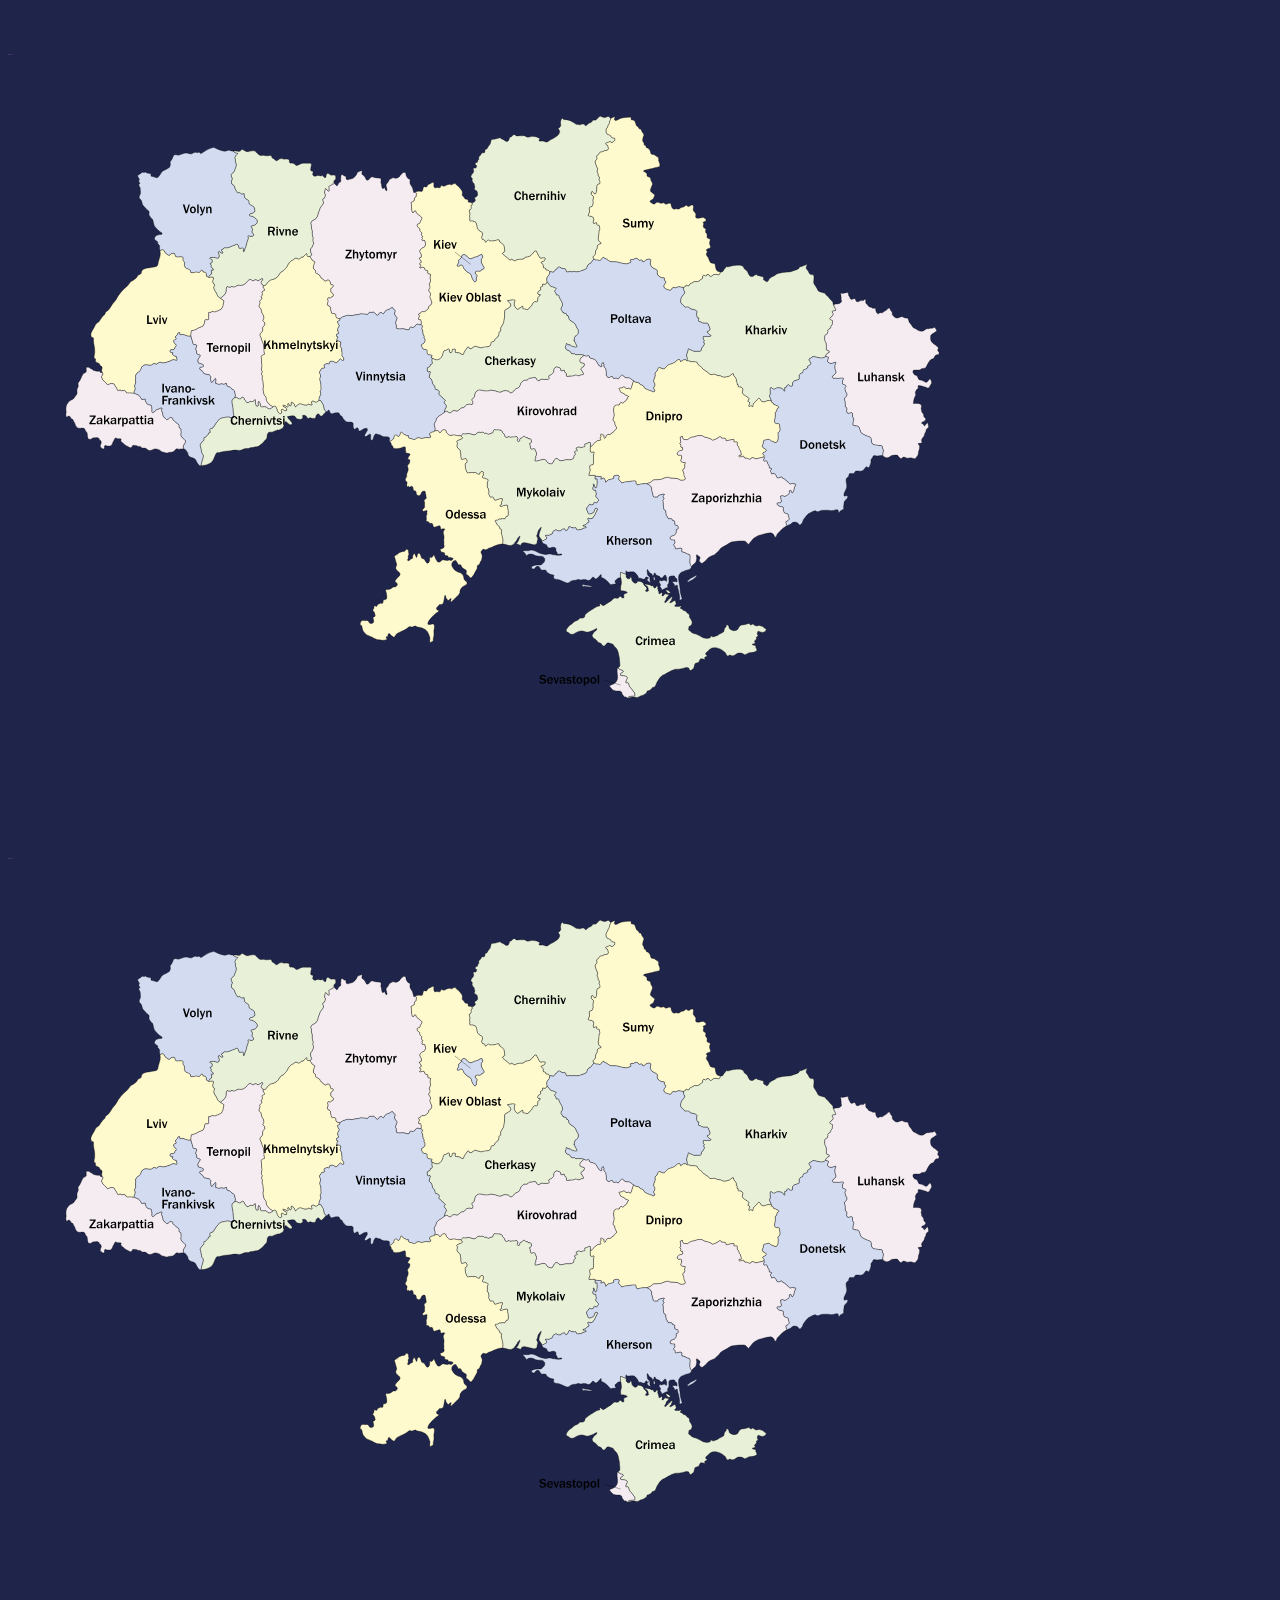
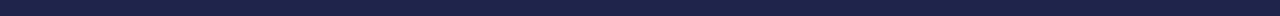
==== commit 0734c6d1: "change map svg" ====
--- a/index.html
+++ b/index.html
@@ -9,280 +9,8 @@
     <script type="module" src="./index.js"></script>
   </head>
   <body>
-    
-    <!-- <img src="outline-map-of-ukraine-with-regions-coloring-page.png" usemap="#image-map">
-
-<map name="image-map">
-    <area target="_blank" alt="Київ" title="Київ" href="https://project.weekend.today/vyshyvanka" coords="701,257" shape="rect">
-</map> -->
-<!-- <defs> <pattern id="pattern" patternUnits="userSpaceOnUse" width="10" height="10"> <image xlink:href="[data-uri]" x="0" y="0" width="10" height="10"> </image> </pattern> </defs> -->
-
-<div class="map">
-  <svg
-    version="1.1"
-    id="svg_map"
-    xmlns="http://www.w3.org/2000/svg"
-    xmlns:xlink="http://www.w3.org/1999/xlink"
-    x="0px"
-    y="0px"
-    viewBox="0 0 717.1 478.8"
-    style="enable-background: new 0 0 717.1 478.8"
-    xml:space="preserve"
-  >
-    <g id="Crimea_1_" style="display: inline">
-      <g id="Crimea" data-city="Крим">
-
-        <polygon 
-
-        points="576.6 423.1, 575.9 421.1, 575.2 420.4, 574.5 420.1, 573.8 420.3, 573.1 421.0, 572.4 421.2, 571.7 420.5, 570.7 419.2, 569.9 419.0, 567.6 419.5, 566.8 419.3, 565.5 418.5, 564.7 418.3, 564.2 418.5, 563.9 418.8, 563.6 419.1, 563.1 419.1, 563.4 418.1, 563.1 417.4, 562.4 417.2, 561.7 417.7, 561.0 418.0, 556.5 418.0, 555.7 418.3, 554.9 419.1, 553.7 419.8, 553.5 420.1, 553.0 421.8, 551.8 423.3, 550.3 423.6, 548.8 423.1, 545.8 421.3, 545.1 420.8, 544.8 420.1, 545.0 419.1, 545.3 418.3, 545.1 417.8, 544.1 417.8, 543.4 418.1, 542.9 418.9, 542.6 419.9, 542.4 420.9, 542.2 421.2, 541.5 422.0, 541.3 422.2, 540.8 422.4, 540.6 422.7, 540.6 423.2, 540.4 423.7, 539.2 424.9, 538.4 425.4, 531.4 427.4, 529.9 427.2, 524.1 423.0, 513.0 406.4, 510.5 401.6, 509.2 401.9, 510.4 403.7, 510.4 404.2, 510.4 404.4, 511.1 405.6, 511.3 406.3, 511.6 406.6, 511.9 406.8, 512.2 407.0, 512.5 407.7, 513.3 409.4, 514.3 410.7, 514.5 411.2, 516.2 413.2, 524.5 425.2, 524.8 425.5, 525.3 425.5, 525.6 425.7, 525.9 426.2, 526.1 426.7, 526.4 427.0, 527.2 427.3, 527.9 427.5, 528.6 427.8, 529.1 428.5, 528.3 429.5, 527.8 429.8, 527.1 430.0, 526.4 429.7, 525.7 429.0, 525.2 428.3, 524.9 428.0, 520.4 426.3, 519.7 425.8, 519.4 425.5, 518.7 425.2, 518.0 425.0, 517.5 425.0, 516.8 425.2, 516.3 425.4, 516.0 425.4, 513.7 423.6, 513.2 423.1, 512.0 420.9, 511.5 420.4, 511.5 420.1, 512.0 419.9, 513.3 419.6, 513.8 419.3, 514.0 419.1, 514.5 418.8, 514.7 418.5, 514.9 417.8, 514.9 417.6, 514.7 417.4, 514.0 413.6, 513.8 412.9, 512.8 412.1, 512.6 411.4, 512.4 410.6, 512.1 410.3, 511.6 410.1, 511.1 409.8, 510.1 407.5, 509.6 407.2, 507.6 407.4, 506.9 407.2, 506.6 406.9, 506.1 406.1, 505.8 405.8, 505.5 405.6, 504.5 405.4, 504.8 404.9, 505.5 404.2, 505.8 403.9, 505.8 403.6, 505.0 403.8, 503.5 404.6, 502.7 404.8, 501.2 404.3, 500.5 404.1, 499.7 404.3, 500.4 403.3, 501.2 402.1, 501.7 400.9, 501.0 399.6, 500.0 399.3, 499.0 399.8, 498.0 400.5, 497.0 401.0, 497.2 400.3, 497.7 399.3, 497.9 398.5, 498.1 397.8, 498.4 397.3, 498.9 397.0, 499.4 396.8, 499.6 396.8, 500.8 396.6, 501.1 396.8, 501.4 396.3, 501.6 395.6, 501.6 394.9, 501.4 394.2, 500.2 395.5, 499.5 396.0, 497.8 396.3, 497.1 396.6, 493.1 400.4, 491.4 401.2, 489.6 401.5, 489.6 401.2, 490.8 400.4, 491.3 399.9, 491.5 399.4, 491.7 398.7, 492.0 398.0, 492.5 397.7, 492.8 397.4, 493.0 396.1, 493.3 395.8, 493.8 395.8, 494.3 395.6, 494.8 395.3, 495.1 395.0, 495.4 394.7, 496.1 393.9, 496.3 393.6, 496.5 392.8, 496.5 392.3, 496.3 392.0, 496.3 391.5, 495.8 391.2, 493.0 390.2, 493.0 390.5, 493.8 391.3, 494.3 392.0, 494.5 392.5, 494.2 393.2, 493.5 393.2, 492.8 393.0, 492.5 393.2, 492.3 393.7, 492.0 394.4, 491.8 395.1, 491.3 395.3, 490.8 394.8, 490.1 393.5, 490.6 392.7, 490.9 392.4, 490.2 392.1, 489.4 392.3, 488.7 393.1, 488.4 394.3, 488.2 395.6, 488.0 396.1, 487.8 395.8, 487.8 394.5, 487.6 394.5, 487.4 394.8, 487.2 395.0, 487.0 395.2, 486.7 395.4, 486.9 395.2, 487.1 395.0, 487.1 394.7, 487.1 394.2, 485.9 395.4, 486.1 394.9, 486.4 393.9, 486.4 393.2, 486.6 392.9, 487.4 392.4, 487.7 392.2, 487.9 391.0, 487.4 390.3, 486.6 389.8, 485.9 389.1, 486.2 389.1, 487.0 388.8, 486.0 387.3, 485.5 386.8, 484.8 386.8, 484.6 387.1, 484.4 388.1, 484.2 388.4, 483.9 388.4, 483.4 388.2, 483.1 388.0, 482.8 387.7, 482.6 386.9, 482.8 385.9, 482.8 385.6, 481.3 387.8, 480.8 388.0, 480.3 387.2, 480.8 386.5, 480.1 386.2, 478.3 385.7, 478.1 386.2, 477.9 385.9, 477.7 385.6, 477.4 385.4, 477.1 385.2, 476.9 385.2, 476.6 384.9, 476.4 384.9, 476.2 385.1, 476.2 385.4, 476.2 385.7, 476.4 385.9, 476.9 386.1, 479.2 388.1, 479.7 388.6, 479.9 389.3, 479.9 390.5, 479.7 391.5, 479.2 391.8, 479.0 391.8, 478.5 392.3, 477.5 391.3, 477.0 390.5, 476.8 389.5, 477.5 389.8, 478.2 389.8, 478.7 389.5, 479.0 389.0, 479.0 388.7, 476.8 386.7, 475.5 386.0, 473.8 383.7, 473.1 383.2, 472.3 382.9, 470.5 382.9, 470.0 383.1, 470.2 383.4, 470.9 384.1, 471.4 384.3, 471.7 384.3, 472.0 384.3, 472.2 384.8, 471.4 385.1, 471.4 385.6, 471.7 386.3, 471.9 387.0, 471.6 387.7, 470.9 387.5, 470.2 387.0, 470.0 386.7, 469.7 386.5, 469.5 386.0, 469.3 385.5, 468.8 385.3, 468.5 385.5, 468.2 386.0, 467.7 386.5, 467.0 386.5, 467.3 386.0, 467.1 385.7, 467.1 385.5, 467.1 385.2, 467.9 384.9, 467.6 383.9, 466.1 381.9, 466.4 381.6, 466.6 380.9, 466.6 379.4, 466.4 379.1, 464.7 378.4, 464.7 380.2, 464.5 381.0, 464.0 381.3, 462.2 380.3, 461.9 380.0, 460.1 376.7, 459.8 376.2, 459.3 375.7, 459.3 375.4, 459.8 375.4, 459.3 375.1, 458.0 374.3, 457.2 374.5, 457.7 379.0, 457.0 380.0, 457.2 380.0, 458.4 382.3, 458.6 383.1, 458.3 383.8, 457.8 384.5, 457.8 385.2, 458.3 387.2, 458.3 387.5, 458.0 388.0, 457.8 388.5, 457.8 389.0, 458.3 389.2, 458.5 389.5, 458.2 390.2, 457.5 391.2, 458.0 391.5, 458.3 391.3, 458.6 391.0, 459.1 390.8, 460.1 390.6, 462.4 391.3, 463.2 391.6, 463.9 392.3, 463.2 392.8, 461.9 393.1, 461.2 393.4, 460.5 393.1, 460.3 394.1, 460.3 395.4, 460.3 396.1, 459.5 396.3, 459.0 396.3, 458.8 396.0, 458.6 395.7, 458.3 395.4, 457.8 395.2, 457.3 395.0, 457.0 395.0, 456.5 395.2, 455.7 395.7, 454.7 396.9, 453.7 397.2, 453.4 397.2, 452.9 397.0, 452.2 396.5, 451.9 396.3, 451.2 396.6, 449.5 397.8, 448.8 398.0, 447.6 399.3, 447.4 399.6, 445.9 400.3, 443.1 402.1, 441.8 402.3, 440.5 401.5, 439.8 400.7, 439.5 400.5, 439.2 400.8, 439.2 401.5, 439.5 401.8, 439.8 402.0, 440.0 402.2, 439.8 402.9, 439.3 403.2, 430.3 407.4, 427.6 409.2, 426.4 410.4, 426.1 410.7, 425.9 411.0, 425.7 411.5, 425.7 412.0, 425.9 412.5, 425.9 413.0, 425.4 413.2, 425.0 413.2, 424.2 412.9, 423.9 412.9, 423.2 413.1, 422.9 413.4, 422.7 413.7, 422.4 414.2, 421.9 414.7, 421.2 415.0, 420.5 415.2, 419.5 415.2, 418.7 415.4, 414.0 419.1, 412.8 420.4, 412.3 421.9, 412.5 422.7, 413.5 425.7, 414.3 425.9, 415.6 426.6, 416.4 426.9, 419.2 426.9, 419.7 426.6, 421.0 425.1, 421.7 424.6, 422.5 424.4, 428.5 424.9, 430.2 425.6, 431.7 426.6, 434.4 428.9, 434.7 429.1, 435.4 429.4, 435.7 429.7, 436.2 430.5, 436.5 431.0, 437.5 431.5, 438.8 433.2, 439.5 433.7, 441.3 434.2, 442.1 434.7, 442.4 435.5, 442.7 436.0, 443.5 435.7, 444.8 434.9, 446.3 434.4, 448.0 434.2, 448.7 434.5, 450.9 436.5, 453.6 438.3, 454.6 439.6, 455.3 441.9, 455.5 443.4, 455.7 443.9, 456.4 445.2, 456.6 445.5, 456.8 446.5, 457.3 448.7, 457.3 450.0, 457.1 451.2, 456.8 452.2, 456.3 452.9, 455.5 453.2, 454.7 453.5, 454.2 454.2, 453.9 455.2, 453.6 456.4, 453.4 456.7, 453.2 456.9, 452.9 457.2, 453.2 457.9, 453.4 458.7, 453.7 460.2, 454.0 461.4, 454.0 462.1, 453.8 462.9, 453.5 463.6, 453.0 463.0, 452.7 463.7, 452.7 464.5, 453.0 464.8, 454.3 465.1, 454.8 465.3, 454.0 465.6, 452.0 465.6, 451.5 465.8, 451.2 466.0, 450.7 466.0, 449.9 466.0, 449.6 466.2, 448.8 466.9, 448.5 467.1, 447.3 467.4, 447.1 467.2, 447.1 467.2, 447.1 467.9, 447.4 468.6, 451.7 471.6, 452.2 472.1, 452.9 472.6, 453.7 472.6, 454.5 472.3, 455.2 472.3, 455.7 472.6, 456.9 474.1, 457.1 474.6, 457.3 475.6, 457.8 476.1, 460.8 477.4, 461.6 477.6, 464.3 477.6, 464.8 477.6, 465.6 477.3, 466.1 477.3, 468.6 478.3, 469.4 478.5, 469.4 478.5, 470.2 478.3, 474.5 476.3, 475.3 476.1, 475.8 475.9, 477.1 474.9, 477.6 474.4, 478.1 473.4, 478.4 472.6, 478.9 471.9, 480.7 471.6, 481.2 471.1, 482.0 469.8, 482.2 469.6, 482.2 469.4, 482.2 469.2, 482.4 469.0, 482.6 469.0, 483.1 469.0, 483.6 469.0, 484.4 469.2, 484.7 469.0, 485.0 468.3, 486.5 464.3, 487.8 462.0, 488.1 461.5, 488.3 461.2, 489.8 459.0, 490.0 459.0, 490.0 459.0, 490.0 459.2, 490.0 459.4, 491.0 458.4, 492.3 457.9, 495.5 457.2, 497.0 456.5, 499.8 454.7, 501.3 454.2, 504.1 454.7, 504.8 454.4, 505.3 454.1, 506.6 454.4, 507.3 454.2, 507.6 453.9, 507.9 453.6, 508.2 453.3, 508.7 453.1, 509.0 453.1, 510.3 453.1, 511.1 453.4, 511.6 454.1, 511.9 454.9, 512.4 455.6, 514.1 455.9, 515.3 454.2, 516.1 451.7, 517.1 449.9, 517.8 449.6, 519.5 449.3, 520.2 448.6, 521.0 446.8, 521.7 446.3, 522.7 447.0, 523.0 446.7, 523.3 446.4, 523.5 446.2, 525.3 447.7, 525.0 446.0, 525.0 445.3, 525.5 444.6, 526.2 444.4, 527.5 444.6, 528.0 444.4, 528.0 444.0, 526.8 443.5, 526.6 443.2, 526.4 442.5, 526.6 442.0, 526.8 441.5, 527.0 440.8, 527.3 440.3, 529.5 438.6, 531.0 437.9, 532.7 437.6, 534.4 437.6, 536.1 437.9, 538.9 439.1, 541.4 440.8, 541.9 441.3, 543.1 442.8, 543.3 443.3, 543.6 444.6, 544.4 444.9, 547.1 444.4, 550.1 444.6, 550.8 443.9, 551.5 442.6, 552.3 441.8, 553.5 442.3, 553.5 442.0, 555.8 443.3, 559.3 444.1, 560.1 443.9, 560.3 443.6, 560.5 442.6, 560.7 442.3, 561.0 442.0, 561.5 441.8, 565.0 441.6, 567.8 440.6, 568.3 440.1, 568.3 439.3, 567.8 438.5, 566.6 437.3, 566.4 436.1, 566.4 434.9, 566.7 431.6, 567.0 430.4, 567.5 429.2, 568.0 428.5, 568.3 428.3, 569.1 428.3, 569.4 428.1, 569.7 427.6, 569.5 427.3, 569.2 427.1, 569.0 426.8, 569.2 425.6, 569.7 424.9, 570.5 424.7, 571.5 424.9, 572.7 425.6, 573.2 425.8, 573.7 425.8, 575.0 425.5, 575.3 424.8"
-        id="path4"
-        >
-    </polygon>
-        <!-- <path
-          class="st3"
-          d="m 576.6,423.1 -0.7,-2 -0.7,-0.7 -0.7,-0.3 -0.7,0.2 -0.7,0.7 -0.7,0.2 -0.7,-0.7 -1,-1.3 -0.8,-0.2 -2.3,0.5 -0.8,-0.2 -1.3,-0.8 -0.8,-0.2 -0.5,0.2 -0.3,0.3 -0.3,0.3 h -0.5 l 0.3,-1 -0.3,-0.7 -0.7,-0.2 -0.7,0.5 -0.7,0.3 h -4.5 l -0.8,0.3 -0.8,0.8 -1.2,0.7 -0.2,0.3 -0.5,1.7 -1.2,1.5 -1.5,0.3 -1.5,-0.5 -3,-1.8 -0.7,-0.5 -0.3,-0.7 0.2,-1 0.3,-0.8 -0.2,-0.5 h -1 l -0.7,0.3 -0.5,0.8 -0.3,1 -0.2,1 -0.2,0.3 -0.7,0.8 -0.2,0.2 -0.5,0.2 -0.2,0.3 v 0.5 l -0.2,0.5 -1.2,1.2 -0.8,0.5 -7,2 -1.5,-0.2 -5.8,-4.2 -11.1,-16.6 -2.5,-4.8 -1.3,0.3 1.2,1.8 v 0.5 0.2 l 0.7,1.2 0.2,0.7 0.3,0.3 0.3,0.2 0.3,0.2 0.3,0.7 0.8,1.7 1,1.3 0.2,0.5 1.7,2 8.3,12 0.3,0.3 h 0.5 l 0.3,0.2 0.3,0.5 0.2,0.5 0.3,0.3 0.8,0.3 0.7,0.2 0.7,0.3 0.5,0.7 -0.8,1 -0.5,0.3 -0.7,0.2 -0.7,-0.3 -0.7,-0.7 -0.5,-0.7 -0.3,-0.3 -4.5,-1.7 -0.7,-0.5 -0.3,-0.3 -0.7,-0.3 -0.7,-0.2 h -0.5 l -0.7,0.2 -0.5,0.2 H 516 l -2.3,-1.8 -0.5,-0.5 -1.2,-2.2 -0.5,-0.5 v -0.3 l 0.5,-0.2 1.3,-0.3 0.5,-0.3 0.2,-0.2 0.5,-0.3 0.2,-0.3 0.2,-0.7 v -0.2 l -0.2,-0.2 -0.7,-3.8 -0.2,-0.7 -1,-0.8 -0.2,-0.7 -0.2,-0.8 -0.3,-0.3 -0.5,-0.2 -0.5,-0.3 -1,-2.3 -0.5,-0.3 -2,0.2 -0.7,-0.2 -0.3,-0.3 -0.5,-0.8 -0.3,-0.3 -0.3,-0.2 -1,-0.2 0.3,-0.5 0.7,-0.7 0.3,-0.3 v -0.3 l -0.8,0.2 -1.5,0.8 -0.8,0.2 -1.5,-0.5 -0.7,-0.2 -0.8,0.2 0.7,-1 0.8,-1.2 0.5,-1.2 -0.7,-1.3 -1,-0.3 -1,0.5 -1,0.7 -1,0.5 0.2,-0.7 0.5,-1 0.2,-0.8 0.2,-0.7 0.3,-0.5 0.5,-0.3 0.5,-0.2 h 0.2 l 1.2,-0.2 0.3,0.2 0.3,-0.5 0.2,-0.7 v -0.7 l -0.2,-0.7 -1.2,1.3 -0.7,0.5 -1.7,0.3 -0.7,0.3 -4,3.8 -1.7,0.8 -1.8,0.3 v -0.3 l 1.2,-0.8 0.5,-0.5 0.2,-0.5 0.2,-0.7 0.3,-0.7 0.5,-0.3 0.3,-0.3 0.2,-1.3 0.3,-0.3 h 0.5 l 0.5,-0.2 0.5,-0.3 0.3,-0.3 0.3,-0.3 0.7,-0.8 0.2,-0.3 0.2,-0.8 v -0.5 l -0.2,-0.3 v -0.5 l -0.5,-0.3 -2.8,-1 v 0.3 l 0.8,0.8 0.5,0.7 0.2,0.5 -0.3,0.7 h -0.7 l -0.7,-0.2 -0.3,0.2 -0.2,0.5 -0.3,0.7 -0.2,0.7 -0.5,0.2 -0.5,-0.5 -0.7,-1.3 0.5,-0.8 0.3,-0.3 -0.7,-0.3 -0.8,0.2 -0.7,0.8 -0.3,1.2 -0.2,1.3 -0.2,0.5 -0.2,-0.3 v -1.3 h -0.2 l -0.2,0.3 -0.2,0.2 -0.2,0.2 -0.3,0.2 0.2,-0.2 0.2,-0.2 v -0.3 -0.5 l -1.2,1.2 0.2,-0.5 0.3,-1 v -0.7 l 0.2,-0.3 0.8,-0.5 0.3,-0.2 0.2,-1.2 -0.5,-0.7 -0.8,-0.5 -0.7,-0.7 h 0.3 l 0.8,-0.3 -1,-1.5 -0.5,-0.5 h -0.7 l -0.2,0.3 -0.2,1 -0.2,0.3 h -0.3 l -0.5,-0.2 -0.3,-0.2 -0.3,-0.3 -0.2,-0.8 0.2,-1 v -0.3 l -1.5,2.2 -0.5,0.2 -0.5,-0.8 0.5,-0.7 -0.7,-0.3 -1.8,-0.5 -0.2,0.5 -0.2,-0.3 -0.2,-0.3 -0.3,-0.2 -0.3,-0.2 h -0.2 l -0.3,-0.3 h -0.2 l -0.2,0.2 v 0.3 0.3 l 0.2,0.2 0.5,0.2 2.3,2 0.5,0.5 0.2,0.7 v 1.2 l -0.2,1 -0.5,0.3 H 479 l -0.5,0.5 -1,-1 -0.5,-0.8 -0.2,-1 0.7,0.3 h 0.7 l 0.5,-0.3 0.3,-0.5 v -0.3 l -2.2,-2 -1.3,-0.7 -1.7,-2.3 -0.7,-0.5 -0.8,-0.3 h -1.8 l -0.5,0.2 0.2,0.3 0.7,0.7 0.5,0.2 h 0.3 0.3 l 0.2,0.5 -0.8,0.3 v 0.5 l 0.3,0.7 0.2,0.7 -0.3,0.7 -0.7,-0.2 -0.7,-0.5 -0.2,-0.3 -0.3,-0.2 -0.2,-0.5 -0.2,-0.5 -0.5,-0.2 -0.3,0.2 -0.3,0.5 -0.5,0.5 H 467 l 0.3,-0.5 -0.2,-0.3 v -0.2 -0.3 l 0.8,-0.3 -0.3,-1 -1.5,-2 0.3,-0.3 0.2,-0.7 v -1.5 l -0.2,-0.3 -1.7,-0.7 v 1.8 l -0.2,0.8 -0.5,0.3 -1.8,-1 -0.3,-0.3 -1.8,-3.3 -0.3,-0.5 -0.5,-0.5 v -0.3 h 0.5 c -0.2,-0.2 -0.3,-0.3 -0.5,-0.3 -0.3,0 -1,-0.5 -1.3,-0.8 -0.3,-0.3 -0.3,0.2 -0.8,0.2 -0.5,0 0.8,3.5 0.5,4.5 -0.2,0.3 -0.3,0.7 -0.7,1 h 0.2 l 1.2,2.3 0.2,0.8 -0.3,0.7 -0.5,0.7 v 0.7 l 0.5,2 v 0.3 l -0.3,0.5 -0.2,0.5 v 0.5 l 0.5,0.2 0.2,0.3 -0.3,0.7 -0.7,1 0.5,0.3 0.3,-0.2 0.3,-0.3 0.5,-0.2 1,-0.2 2.3,0.7 0.8,0.3 0.7,0.7 -0.7,0.5 -1.3,0.3 -0.7,0.3 -0.7,-0.3 -0.2,1 v 1.3 0.7 l -0.8,0.2 H 459 l -0.2,-0.3 -0.2,-0.3 -0.3,-0.3 -0.5,-0.2 -0.5,-0.2 H 457 l -0.5,0.2 -0.8,0.5 -1,1.2 -1,0.3 h -0.3 l -0.5,-0.2 -0.7,-0.5 -0.3,-0.2 -0.7,0.3 -1.7,1.2 -0.7,0.2 -1.2,1.3 -0.2,0.3 -1.5,0.7 -2.8,1.8 -1.3,0.2 -1.3,-0.8 -0.7,-0.8 -0.3,-0.2 -0.3,0.3 v 0.7 l 0.3,0.3 0.3,0.2 0.2,0.2 -0.2,0.7 -0.5,0.3 -9,4.2 -2.7,1.8 -1.2,1.2 -0.3,0.3 -0.2,0.3 -0.2,0.5 v 0.5 l 0.2,0.5 v 0.5 l -0.5,0.2 H 425 l -0.8,-0.3 h -0.3 l -0.7,0.2 -0.3,0.3 -0.2,0.3 -0.3,0.5 -0.5,0.5 -0.7,0.3 -0.7,0.2 h -1 l -0.8,0.2 -4.7,3.7 -1.2,1.3 -0.5,1.5 0.2,0.8 1,3 0.8,0.2 1.3,0.7 0.8,0.3 h 2.8 l 0.5,-0.3 1.3,-1.5 0.7,-0.5 0.8,-0.2 6,0.5 1.7,0.7 1.5,1 2.7,2.3 0.3,0.2 0.7,0.3 0.3,0.3 0.5,0.8 0.3,0.5 1,0.5 1.3,1.7 0.7,0.5 1.8,0.5 0.8,0.5 0.3,0.8 0.3,0.5 0.8,-0.3 1.3,-0.8 1.5,-0.5 1.7,-0.2 0.7,0.3 2.2,2 2.7,1.8 1,1.3 0.7,2.3 0.2,1.5 0.2,0.5 0.7,1.3 0.2,0.3 0.2,1 0.5,2.2 v 1.3 l -0.2,1.2 -0.3,1 -0.5,0.7 -0.8,0.3 -0.8,0.3 -0.5,0.7 -0.3,1 -0.3,1.2 -0.2,0.3 -0.2,0.2 -0.3,0.3 0.3,0.7 0.2,0.8 0.3,1.5 0.3,1.2 v 0.7 l -0.2,0.8 -0.3,0.7 -0.5,-0.6 -0.3,0.7 v 0.8 l 0.3,0.3 1.3,0.3 0.5,0.2 -0.8,0.3 h -2 l -0.5,0.2 -0.3,0.2 h -0.5 -0.8 l -0.3,0.2 -0.8,0.7 -0.3,0.2 -1.2,0.3 -0.2,-0.2 v 0 0.7 l 0.3,0.7 4.3,3 0.5,0.5 0.7,0.5 h 0.8 l 0.8,-0.3 h 0.7 l 0.5,0.3 1.2,1.5 0.2,0.5 0.2,1 0.5,0.5 3,1.3 0.8,0.2 h 2.7 0.5 l 0.8,-0.3 h 0.5 l 2.5,1 0.8,0.2 v 0 l 0.8,-0.2 4.3,-2 0.8,-0.2 0.5,-0.2 1.3,-1 0.5,-0.5 0.5,-1 0.3,-0.8 0.5,-0.7 1.8,-0.3 0.5,-0.5 0.8,-1.3 0.2,-0.2 v -0.2 -0.2 l 0.2,-0.2 h 0.2 0.5 0.5 l 0.8,0.2 0.3,-0.2 0.3,-0.7 1.5,-4 1.3,-2.3 0.3,-0.5 0.2,-0.3 1.5,-2.2 h 0.2 v 0 0.2 0.2 l 1,-1 1.3,-0.5 3.2,-0.7 1.5,-0.7 2.8,-1.8 1.5,-0.5 2.8,0.5 0.7,-0.3 0.5,-0.3 1.3,0.3 0.7,-0.2 0.3,-0.3 0.3,-0.3 0.3,-0.3 0.5,-0.2 h 0.3 1.3 l 0.8,0.3 0.5,0.7 0.3,0.8 0.5,0.7 1.7,0.3 1.2,-1.7 0.8,-2.5 1,-1.8 0.7,-0.3 1.7,-0.3 0.7,-0.7 0.8,-1.8 0.7,-0.5 1,0.7 0.3,-0.3 0.3,-0.3 0.2,-0.2 1.8,1.5 -0.3,-1.7 v -0.7 l 0.5,-0.7 0.7,-0.2 1.3,0.2 0.5,-0.2 V 444 l -1.2,-0.5 -0.2,-0.3 -0.2,-0.7 0.2,-0.5 0.2,-0.5 0.2,-0.7 0.3,-0.5 2.2,-1.7 1.5,-0.7 1.7,-0.3 h 1.7 l 1.7,0.3 2.8,1.2 2.5,1.7 0.5,0.5 1.2,1.5 0.2,0.5 0.3,1.3 0.8,0.3 2.7,-0.5 3,0.2 0.7,-0.7 0.7,-1.3 0.8,-0.8 1.2,0.5 V 442 l 2.3,1.3 3.5,0.8 0.8,-0.2 0.2,-0.3 0.2,-1 0.2,-0.3 0.3,-0.3 0.5,-0.2 3.5,-0.2 2.8,-1 0.5,-0.5 v -0.8 l -0.5,-0.8 -1.2,-1.2 -0.2,-1.2 v -1.2 l 0.3,-3.3 0.3,-1.2 0.5,-1.2 0.5,-0.7 0.3,-0.2 h 0.8 l 0.3,-0.2 0.3,-0.5 -0.2,-0.3 -0.3,-0.2 -0.2,-0.3 0.2,-1.2 0.5,-0.7 0.8,-0.2 1,0.2 1.2,0.7 0.5,0.2 h 0.5 l 1.3,-0.3 0.3,-0.7 z"
-          id="path4"
-        ></path> -->
-      </g>
-    </g>
-    <g id="Sumy_1_" style="display: inline">
-      <g id="Sumy" data-city="Сумська обл.">
-        <polygon
-          class="st3"
-          points="519.9,85.8 518.6,85.8 517.5,84.7 516.6,82.5 515.6,76.9 515.3,75.9 514.8,75.2 514.1,74.9 513.3,75 512.5,75.4 511.6,75.5 511,75.2 510.1,74.7 509.6,74.9 507.8,75.9 504.5,77.4 501.6,78 498.8,77.7 498.1,77.5 497.5,76.9 497.1,76 497,75 496.8,74.2 496.1,73.5 495,73.4 492.5,73.9 491.1,73.4 488.3,72.4 486.8,72.2 485.3,72.5 483.8,73.7 483.1,74 482.3,73.9 479.3,72.7 481.6,71 483.3,69.4 484.3,67.2 484,65 483.1,65.5 482.5,65.5 481.8,65.4 481.1,65 480.5,64.7 479.8,63.9 479.3,63.4 479.1,62.9 479.5,62.5 480.3,62.4 480.6,61.9 480.6,61.4 480.6,60.7 480.5,60.2 480.5,59.5 480.5,58.9 480.8,57.9 481,57.2 480.8,55.7 480.5,54.7 480,53.7 478.3,51.9 478,51.4 478,50.7 477.7,49.4 477.5,48.9 477,48.5 475.7,48.2 475.2,47.5 475.5,46 477.2,45.2 483.8,43.5 486.1,43.5 487,43.4 488.5,41.5 488.3,38.9 487.3,36.4 486.8,35.7 485.8,34.9 485,34.2 483.6,32.7 483,32.2 482.5,32.2 481.8,32.7 481.3,32.6 481.3,32.4 481.1,31.4 481,31.1 480.8,30.9 480.3,30.6 480.1,30.2 478.6,28.4 477.8,27.7 475.8,27.7 475.8,27.2 476.2,26.2 476,25.1 475.2,23.7 474.7,22.7 474.5,21.4 474.3,19.2 474.3,18.2 474.3,17.9 475,16.4 475,15.7 474.8,15.1 474.7,14.4 474.2,13.7 473.5,12.6 472.8,11.9 470.3,10.2 469.8,9.4 468.8,7.2 468,6.2 466.3,5.1 465.7,4.4 465,3.2 464.7,2.4 464.2,1.7 463.2,1.4 461.3,1.2 459.7,1.6 456.2,3.2 453.3,6.1 452.5,6.1 451.8,5.1 452.2,2.6 451.3,1.6 450.7,1.9 450.2,2.4 449.7,2.7 448.8,2.7 448.3,2.4 448.2,2.4 448,2.7 447.7,3.7 447.7,4.9 447.5,5.2 447,6.1 446.8,6.4 446.7,6.9 446.7,8.1 446.5,8.6 446.2,9.2 445,10.4 444.8,11.1 445.2,14.2 445.2,14.7 445.3,14.9 447.2,15.6 447.3,15.6 448.2,16.6 448.8,17.6 449.3,18.1 449.5,18.2 449.5,18.4 449.7,18.6 449.7,18.7 449.8,18.9 450.2,19.1 451.3,19.1 451.5,19.2 451.5,19.4 451.7,19.6 451.5,19.9 451.5,20.4 451.2,21.1 451,21.4 450.7,21.6 449.8,21.7 449,21.9 448.5,21.7 448.2,21.7 448,21.6 448,21.4 447.8,21.2 447.8,21.1 447.7,20.9 447.5,20.9 447.3,21.1 447.2,21.2 447,21.6 447.2,23.7 447,24.1 447,24.4 446.8,24.7 446.5,24.9 446.3,25.1 446.3,25.2 446.3,25.4 446.5,25.6 447.2,26.7 447.2,27.4 446.8,28.1 444.5,28.9 443.7,28.9 443,29.2 441.7,30.4 441.2,30.7 439.3,30.6 438.7,30.9 438.8,31.6 438.8,32.1 437.9,32.4 437.5,33.2 437,34.2 436.4,34.7 435.9,35.2 435.2,36.4 434.7,37.9 435,39.4 435.2,39.7 435.7,41.2 435.9,41.7 436.2,42.2 438.3,44.4 438.3,45 437.7,45.9 437.7,46.5 437.7,47.2 437.9,47.4 438.2,47.5 438.3,47.5 438.5,47.9 438.5,48 438.7,50.7 438.8,50.9 439,51.2 439.2,51.2 439.3,51.4 439.5,51.5 439.5,51.7 439.3,52 439.2,52 438.5,52.4 438.3,52.5 438.2,52.9 438.3,53.7 438.3,54.2 438.5,54.4 439.3,55.2 439.5,55.4 439.7,55.5 439.7,55.7 439.5,55.9 439,56.7 439,56.7 438.8,56.7 438.7,56.7 438.5,56.7 437.2,56 437.2,56 437,56.2 437.5,57.4 437.5,57.7 437.5,58 437.2,58.4 437,58.5 436.9,58.7 436.7,58.7 436.5,59 436.5,59.5 436.7,60.5 436.9,60.9 437.2,61.2 437.4,61.5 437.5,61.7 437.4,61.9 437.4,62 437.2,62.2 437,62.5 437,62.9 437,63.4 437.2,63.7 437.2,64 437,64.4 436.9,64.7 436.7,64.9 436.4,65 435.4,65.2 434.9,65.2 434.7,65 434.5,65 434.4,64.9 434.2,64.7 434,64.5 433.9,63.7 433.7,63.5 433.7,63.5 433.5,63.4 433.4,63.4 433,63.2 432.9,63.2 432.7,63.4 432.5,63.5 432.4,64.2 432.2,64.4 432.4,64.5 432.4,64.7 432.5,65.2 432.9,65.9 433,66.4 433.2,66.5 433.4,66.7 433.5,66.7 434,66.7 434.2,66.9 434.4,66.9 434.5,67 434.5,67.4 434.5,67.7 434.4,68.2 434.2,68.5 434.2,68.9 434.4,69.2 434.5,69.5 435,70 435.2,70.2 435.2,70.4 435,70.5 434.9,70.9 434.9,71 434.9,71.4 435,72.2 435,72.4 435,72.7 434.9,72.9 434.7,73 433.5,73.5 433.5,73.9 433.4,74.2 433.5,75 433.5,75.4 433.4,75.9 433.2,76 433,76.2 431,76.9 430.9,77 430.7,77.5 430.7,78.4 430.9,78.9 431,79.2 431,79.5 431,79.9 430.9,80.2 429.9,81.8 429.9,82 429.9,82.2 430,82.3 431.5,82.8 433,83.5 433.4,83.7 433.5,83.7 434.4,83.3 434.5,83.3 434.7,83.5 434.9,83.7 434.9,83.8 434.9,84.2 434.7,84.5 434,84.8 434,85 434,85.2 434.2,85.5 434.4,85.7 434.7,85.8 435.5,86.3 437.7,86.8 437.9,86.7 438,86.7 438.2,86.5 439,84.7 439.2,84.5 439.3,84.5 439.8,84.7 440.3,84.8 440.3,85 440.5,85.3 440.2,86 439.5,87.2 439.3,87.5 439.2,87.7 438.5,88.3 438.3,88.5 438.3,88.7 438.3,89 438.5,89.3 438.7,89.5 439.5,90.2 439.7,90.3 439.7,90.7 439.5,91.3 439.5,92.8 439.5,93 439.5,93.5 439.5,93.8 439.3,94.3 439,94.8 438.8,95 438.5,95.2 438.3,95.3 438.2,95.5 438.2,95.8 437.2,99.3 437.2,100 437,101.2 437.2,101.8 437.2,102.3 437.4,102.7 437.7,103 438.2,103.5 438.5,103.7 438.7,103.8 438.8,104.2 438.8,104.5 438.8,104.8 438.5,105.3 438.2,105.7 437.9,105.8 437.7,106.2 437.5,106.5 437.4,107.2 437.4,108.2 437.4,108.5 437.2,108.7 436.9,109 436.5,109.3 436.4,109.5 436.4,109.7 436.4,110 436.5,110.7 436.5,110.8 436.5,111 436.4,111.8 436,113.3 434.7,117.3 436.2,118.2 440,118.7 440.5,118.5 440.5,118.3 440.7,118.2 440.8,118 440.8,117.7 441,117.5 441.5,117.2 442.7,116.8 443.2,116.8 443.5,116.8 443.7,117 443.8,117 444,117.3 444.3,117.5 445.5,118 445.8,118.2 457.8,120.5 460.8,122 461.3,122 461.5,122 462,121.5 463.2,121.3 464.7,121.1 465.3,121 465.7,120.8 465.7,120.5 465.5,120.3 464.3,119.7 464.3,119.7 464.2,119.5 464.2,119.3 464.3,119.2 464.3,119 464.5,119 466.7,118 468,117.7 468.3,117.7 468.5,117.8 469,118.5 469.5,119 470.8,120 473.8,121.5 474.2,121.5 474.3,121.5 474.5,121.1 474.5,121 474.3,120.8 474.3,120.5 474.5,120.3 474.5,120.2 474.8,120 475.2,119.8 475.5,119.8 476.3,120.2 476.5,120 476.7,119.8 476.7,119.7 476.7,119.7 476.7,119.2 476.7,119 476.8,118.8 477.7,118.7 478,118.5 478.1,118.3 478.5,118.2 479.3,118 479.8,117.8 480,117.5 480,117.3 480.1,117 480.5,117 481.8,117.5 482,117.7 482,117.8 482,118 481.8,119.3 482,122.5 482,122.8 482.1,123.3 482.3,123.6 483.1,125 484.5,126.5 486.3,128 486.5,128.3 486.8,128.6 487,129 487,129.3 487,129.5 487,129.6 487,130 486.6,130.5 486.5,131 486.3,131.3 486.3,131.5 486.5,133.1 486.5,133.5 486.6,133.8 486.8,134 487.1,134.3 487.3,134.5 487.5,134.3 487.6,134.1 487.8,134 488,133.8 488.5,133.6 488.8,133.6 489,133.8 489,134 489.1,134.1 489.1,134.3 489.1,134.8 489.3,135 489.3,135.3 489.8,135.6 489.8,135.8 489.8,136 490,136.3 490.1,136.6 491.6,137.8 491.8,137.8 491.8,138 492,138.1 492.1,138.5 492.1,138.6 492.1,138.8 492.1,139.1 492.1,139.3 492.1,139.6 492,139.8 492,140 491.8,140.1 491.6,140.1 491.6,140.3 491.3,140.3 490.5,140.5 490.3,140.6 490.3,140.8 490.1,141.6 490.1,141.8 490.3,142.1 490.6,142.6 490.6,142.8 490.8,143.1 490.8,143.5 490.6,143.6 490.8,144 491,144 491.1,144 491.6,143.5 492,143.3 492.6,143.1 493.3,143 497.1,143.6 498.6,143.5 498.8,143.5 499,143.3 499.1,143.1 499.1,143 499.3,142.6 499.3,142.5 499.5,142 499.5,141.6 499.6,141.5 500,141.3 500.3,141.3 500.5,141.5 501.1,142 501.3,142.1 501.6,142.1 502.3,141.8 503.3,141 504.3,140.8 508.1,141.6 509.6,140.8 509.8,140.6 510,140.3 510.1,139.8 510.5,139 510.8,138.8 511,138.8 511,139 511.1,139.1 511.5,139.3 512,139.8 512.3,140 512.8,140.1 513,140 513.1,139.8 513.1,139.6 513.1,139.5 513.1,139.1 513.1,139 513.1,138.8 513.3,138.3 513.8,137.6 514.1,137.5 514.5,137.3 515,137.8 515.3,137.8 515.5,137.8 515.6,137.6 515.6,137.3 515.8,137.1 515.8,136.8 516.1,136.3 516.5,135.8 516.8,135.6 517.1,135.5 517.6,135.5 518.1,135.6 518.9,136.1 519.1,136.1 519.4,136.3 519.9,136.3 521.3,136 521.6,136 521.8,135.8 521.8,135.5 521.8,135.3 521.8,135.1 521.6,134.8 521.6,134.5 521.6,134.3 521.8,134 522.1,133.6 522.3,133.5 522.4,133.5 523.6,133.6 523.8,133.6 523.9,133.5 524.1,133.5 524.1,133.3 523.9,133.1 523.9,133 523.9,132.8 523.9,132.5 524.4,132 524.8,131.8 525.1,131.8 525.3,131.8 526.3,132.5 526.4,132.5 526.8,132.6 527.1,132.5 527.1,132.3 527.3,132.1 527.3,131.8 527.3,130.8 527.3,130.6 527.3,130.3 527.4,130.1 527.8,130 527.9,130 528.3,130 528.6,130.3 531.3,132 531.8,132.1 531.9,132 531.9,131.8 531.8,131.6 531.6,131.3 531.4,131.1 531.4,131 531.4,130.8 531.6,130.8 532.9,131 534.1,131 534.6,130.6 535.1,130.5 535.4,130.5 536.6,130.8 537.4,131 538.1,131 538.4,130.8 538.6,130.8 538.8,130.6 538.9,130.5 539.1,130.1 539.1,130 539.1,129.6 539.3,129.3 538.4,129.6 537.6,129.5 536.8,129.3 536.1,128.8 535.3,128.3 534.4,127.3 534.1,126.3 534.1,125.3 533.8,123.8 533.3,122.8 532.4,122.1 531.6,121.8 530.8,121.6 529.4,121.1 528.6,119.7 526.8,112 526.6,111.3 527.3,110.5 530.3,109.2 529.4,108 529.3,106.5 529.4,105 529.1,103.3 528.8,102.7 528.3,102.2 527.3,101.7 526.8,101 526.8,100.5 526.8,99.7 526.8,98.8 526.4,98 525.6,96.8 525.3,96.2 525.3,95.2 525.3,94.3 525.3,93.7 524.8,92.8 524.3,92.5 523.4,92.3 523.1,91.8 522.9,91.2 522.9,89.5 522.8,88.8 524.9,88.3 525.4,87.8 525.8,86.7 525.4,86 524.8,85.7 523.9,85.3 522.6,85.2 "
-          id="polygon11"
-        ></polygon>
-      </g>
-    </g>
-    <g id="Kiev_1_" style="display: inline">
-      <g id="Kiev" data-city="Київська обл.">
-        <polygon
-          class="st0"
-          points="393.7,116.8 393.4,116.7 391.7,116.7 391.2,116.7 391.1,116.5 390.7,116.3 390.2,115.8 388.9,113.8 388.4,113.5 387.2,112.3 386.7,112.2 386.4,112 385.6,112 384.7,112.3 384.6,112.3 384.4,112.5 384.4,112.7 384.4,113 384.4,113.2 384.2,113.3 384.2,113.7 383.9,113.8 383.9,114.2 383.9,114.3 383.9,114.5 383.9,114.7 383.9,114.8 383.7,115 383.4,115.2 383.2,115.3 383.1,115.5 383.1,115.7 382.7,116 382.7,116.2 382.6,116.3 382.4,116.5 382.1,116.5 380.6,116.3 380.2,116.3 380.1,116.3 379.9,116.5 379.7,116.7 379.4,116.8 379.2,117.2 379.1,117.3 378.9,117.5 378.4,117.5 378.2,117.5 378.1,117.7 377.9,117.8 377.6,118.3 377.4,118.5 377.1,118.5 376.9,118.7 376.4,118.5 376.2,118.5 376.1,118.7 375.7,119 375.6,119 375.2,119.2 375.1,119.2 372.7,118.5 372.6,118.5 372.2,118.7 372.1,118.7 371.9,118.8 371.6,119.3 371.2,119.7 368.1,118.8 367.2,118.8 366.7,118.8 366.6,119 366.2,119 365.7,119.2 365.6,119 365.2,119 364.9,118.7 364.6,118.5 364.2,118.5 363.9,118.5 363.7,118.3 363.6,118.2 363.4,118 363.2,117.8 363.2,117.7 363.1,117.5 363.2,117.3 363.2,116.7 363.2,116.3 363.1,116 362.7,116 362.6,115.8 361.7,116 361.6,115.8 361.2,115.7 360.1,114.5 360.1,114.3 359.9,114.2 359.9,114 359.9,113.7 360.1,113.2 360.1,113 360.2,113 360.7,113 360.9,113 361.1,112.8 361.2,112.7 361.2,112.5 361.4,112 361.6,111.7 361.6,111.5 361.6,111.3 361.4,110.7 361.2,109.8 361.1,109.3 360.9,109 360.7,108.7 360.1,108 359.2,107.3 359.1,107.2 359.1,107 359.1,106.5 359.1,106.2 358.9,106 358.7,106 358.1,106 357.6,105.8 357.3,105.7 357.1,105.5 357.1,105.3 357.3,105 357.3,104.8 357.3,104.5 357.3,104.3 356.9,104 356.8,103.7 356.6,103.5 356.6,103.2 356.3,103 356.1,102.8 355.9,102.8 355.8,103 355.6,103 355.1,103.5 354.9,103.5 354.4,103.7 353.9,103.7 351.8,103.5 351.3,103.5 350.9,103.7 350.4,104.2 350.1,104.3 349.6,104.2 347.8,103.7 347.4,103.8 347.3,103.8 346.9,104.5 346.8,104.7 346.6,104.8 346.3,104.8 346.1,104.8 345.9,104.7 345.6,104.2 345.4,104 344.9,103.7 344.6,103.5 344.3,103.3 343.1,103.7 342.8,103.7 342.4,103.5 342.4,103.3 342.4,103.2 342.4,103 342.6,102.7 343.1,101.8 343.4,100.8 343.8,100.2 343.8,99.7 344.1,98.3 344.1,98.2 343.9,98 343.6,97.5 342.3,96.5 341.9,96.3 339.8,95.5 339.3,95.3 339.1,95.2 338.9,95 338.9,94.7 338.9,94.5 338.9,94.2 338.9,94 338.9,93.7 339.3,92.7 339.4,91.5 339.4,91 339.4,90.8 339.4,90.5 339.3,90.2 339.3,89.8 339.1,89.7 339.1,89.5 338.8,89.2 337.9,88.3 337.4,88.2 337.1,88 336.9,88 336.6,88 336.1,87.8 335.6,87.5 335.3,87.3 335.1,87.2 334.9,87.3 334.8,87.3 334.6,87.5 334.4,87.7 334.3,87.8 333.8,87.8 333.6,87.7 333.4,87.5 333.4,87.3 333.3,85.3 333.3,81.5 333.4,81 334.1,77.5 334.1,77 334.1,76.5 333.9,76 333.6,74.9 333.4,74.4 333.6,74.2 333.6,74 333.9,74 334.6,74 334.9,74 335.1,73.9 335.1,73.7 335.1,73.5 335.1,73 334.9,73.4 334.4,73.5 334.1,72.9 333.8,72.4 333.3,72 332.8,71.9 332.1,72 331.4,71.9 330.6,70.5 330.1,69.9 329.4,69.7 328.3,69.7 327.6,69.5 327.1,69 325.9,67.5 325.6,66.9 325.8,66.7 326.1,65.4 326.1,64.9 326.1,64.2 326.1,63.7 325.9,63.4 325.8,62.9 325.3,62.4 323.3,61.4 322.6,60.9 321.3,58.9 320.1,58 318.9,57.7 313.5,57.9 312.5,58 310.1,59.4 309.6,59.4 309,58.9 308.5,58.9 308,59.2 307.3,60.5 307,60.9 306.3,61.2 302.6,60.5 302.1,59.9 301.8,58.9 301.1,57.7 300.5,57.2 299.6,57 298.6,57.2 297.8,57.5 297,58.4 296.5,59.2 295.8,59.9 295,60.2 294,60.4 293.3,60.7 293,61.4 292.5,63 291.8,64 291,64 289.3,63.2 288.3,63.5 287.3,64.5 287.3,64.5 287.6,65 287.6,65.2 287.8,65.4 288,65.4 288.1,65.4 288.5,65.2 288.6,65 288.8,65.2 288.8,65.2 288.8,65.4 288.8,65.9 288.8,68.2 288.6,69 288.6,69.5 288.1,70.4 287.6,71 287.1,71.5 286,72.5 285.1,72.9 284.8,73 284.3,73 284.1,73.2 284,73.4 284.8,76.2 285.1,79.4 285.5,80.4 285.6,80.7 285.6,80.8 285.8,81 285.8,80.8 286,80.7 286.8,79.4 287,79.2 287.1,79.2 287.3,79.2 287.6,79.4 288.5,79.9 289.6,81 290,81.3 290,81.5 290.1,81.7 290.1,81.8 290.3,82.3 290.3,82.5 290.5,82.7 290.6,82.8 291.6,83 292.1,83.3 292.1,83.5 292.5,83.8 292.6,84 292.6,84.2 292.8,84.3 292.8,84.7 292.8,84.8 292.6,85.3 292,86.2 291.8,86.5 291.8,86.8 291.6,87.2 291.6,87.5 291.6,88 291.8,89.3 291.8,89.8 291.6,90.2 291.5,90.2 291.3,90.2 291.1,90 290.8,89.8 290.6,89.7 290.3,89.7 289.1,89.7 289,89.8 289,90.2 289.1,91 289.3,91.3 289.5,91.5 289.8,91.5 290,91.7 290.1,91.8 292.3,95.2 293.3,96.3 293.3,96.5 293.5,96.8 293.5,97.2 292.6,101.7 292.6,101.8 292.8,102.2 293,102.3 293.1,102.3 294.6,102.2 295.1,102.2 295.6,102.3 295.8,102.7 296,102.8 296,103 296.1,103.5 296.3,104.3 296.8,106.5 296.8,106.8 296.8,107.2 296.5,107.7 296.3,108 296.1,108.2 295,108.8 294.8,109 294.6,109.2 294.3,110 293.1,111.8 292.8,112.5 292.5,113.3 292.3,113.5 292.3,113.8 292.5,114.2 292.6,114.3 292.8,114.5 293.5,115 293.6,115.2 293.6,115.5 293.5,116.2 293.1,117.3 293,117.5 293,117.7 292.6,117.8 292.3,117.8 292.1,118 292.1,118.3 292.3,118.7 292.5,119 293,119.2 293,119.3 293.1,119.5 293.1,119.7 293.1,119.7 293.1,119.8 293.1,120.2 292.8,121.3 292.6,121.6 292.6,121.8 292.5,122 292.3,122 292,122 291.3,121.8 291.1,121.8 291,122 290.8,122.1 291,122.3 291.1,122.6 291.6,123 291.8,123.1 291.8,123.3 291.8,123.5 291.6,123.8 291.5,123.8 291.1,124 290.3,124 290.1,124.3 290.3,124.5 290.5,125 290.8,125.1 291,125.1 291.1,125.1 292.6,124.5 293,124.5 294.6,124.3 294.8,124.5 295,124.5 295.3,124.8 295.8,125.5 296,125.6 296,125.8 296.1,126 296.3,126.1 296.5,126.5 296.6,128.1 297.1,129.5 297.3,130.5 297.5,130.8 297.6,131 298.1,130.8 298.5,131 298.6,131 298.8,131.1 299,131.3 299,131.5 299.5,132.6 299.8,133.3 300,133.3 300.1,133.5 300.3,133.6 300.8,133.8 301,134.1 301,134.6 300.8,137.1 300.8,137.8 300.8,138.1 300.8,138.3 300.8,139.1 300.8,139.5 300.8,139.6 301,139.8 301,140 301.1,140.1 301.3,140.3 301.8,140.6 302,140.6 302.1,141 302.1,141.5 302.1,142.3 302.3,142.6 302.5,142.8 302.5,143.1 302.1,143.8 301.8,144 301.6,144.3 300.3,144.5 300.1,144.6 300.1,144.6 300,144.8 300,145.1 300,145.5 300,146.1 300.5,148.3 300.5,148.5 300.3,148.6 300.1,149 300,149.3 300,149.6 300.1,150 300.1,150.1 302.5,154 302.5,154.1 302.6,154.3 302.5,154.6 302.1,155 301.3,156 301.1,156.3 300,156.8 299.8,157 299.6,157.3 299.3,157.8 298.6,158.8 298.5,159 298.3,159.1 298.1,159.1 297.6,159.3 297.5,159.5 297,160 296.6,160.1 295.3,160.8 294,161.8 293.8,161.9 293.5,161.9 293.1,161.8 293,161.9 292.8,162.1 292.5,162.4 292.3,162.6 292.1,162.8 291.6,162.8 291.3,162.8 291.1,162.8 290.8,163.1 290.8,163.3 290.6,163.4 290.8,164.1 291,164.3 291.1,164.8 291.1,165.1 291.1,165.4 291,166.3 290.8,166.8 290.8,167.1 290.5,167.6 290.3,167.9 290,168.3 290,168.4 290,168.6 290.5,168.6 291,168.6 292,168.4 292.1,168.4 292.3,168.4 292.5,168.6 292.5,168.9 292.5,169.3 292.5,169.8 292.5,170.1 292.3,170.3 292.1,170.6 291.5,170.8 291.3,171.1 291.1,171.3 291.1,172.1 293,172.4 293.3,172.4 293.6,172.8 293.6,172.9 293.8,173.1 293.6,173.6 293.6,173.9 293.5,174.1 293.1,174.9 293.1,175.1 293,175.4 293,175.6 293,176.1 293,176.9 293.1,177.1 293.3,177.4 293.6,177.9 293.8,178.1 294,178.3 295.6,179.1 295.8,179.3 295.8,179.6 295.8,180.1 295.8,180.8 295.8,180.9 295.6,181.1 295.5,181.1 295.3,181.3 295.1,181.4 295,181.4 294.8,181.6 294.8,181.8 294.8,182.1 294.8,182.4 295.8,184.3 296,184.8 296,185.6 296,186.1 295.8,186.3 295.8,186.4 295.6,186.6 293.6,187.9 293.5,188.1 293.3,188.3 293.3,188.4 293.3,188.4 293.1,188.6 293.1,188.8 293.1,188.9 293.1,189.3 293.1,189.4 293.8,190.6 294,191.1 294,191.4 294.1,191.9 294.1,192.1 294.5,192.4 295,192.8 295.5,192.9 296.5,193.1 296.8,193.1 297,193.3 297.1,193.6 297.6,194.8 298.3,195.8 298.6,196.4 298.6,196.6 298.8,196.8 299.1,196.9 299.6,196.9 300.1,196.9 300.6,197.1 301,197.9 302.6,198.4 302.8,198.6 303,198.8 302.8,198.9 302.6,199.1 302.5,199.1 302.3,199.3 302.3,199.4 302.3,199.9 302.5,200.2 302.8,200.4 303.6,201.1 304.1,201.2 306.6,201.1 307.6,201.1 307.8,201.1 308,200.7 307.8,200.2 307.8,199.9 308,199.8 308,199.6 308.1,199.4 308.8,198.9 309,198.6 309.3,198.1 309.5,197.8 309.6,197.1 309.8,196.9 309.8,196.8 310.3,196.4 311.1,195.8 311.6,195.8 313,195.8 313.3,195.6 313.6,195.4 314,194.8 314.3,194.4 314.6,194.4 314.8,194.4 315.1,194.4 316.3,194.6 316.6,194.6 317,194.9 317.1,194.9 317.5,194.9 317.6,194.9 317.6,194.8 317.6,194.6 317.6,194.4 317.3,193.9 317.3,193.8 317.1,193.6 317.1,193.4 317.3,193.3 317.6,192.9 318.1,192.6 318.5,192.3 318.8,191.8 319.1,191.8 319.3,191.8 320.1,192.1 320.3,192.3 320.3,192.4 320.3,192.6 319.8,193.3 319.6,193.6 319.6,193.9 319.6,194.1 319.6,194.3 319.8,194.4 319.9,194.6 326.9,196.1 327.1,196.1 327.3,196.3 327.3,196.4 327.3,196.6 327.3,196.8 327.3,197.1 327.4,197.3 327.9,197.6 328.3,197.6 328.4,197.4 328.6,197.3 329.3,193.9 329.4,193.3 329.6,192.9 329.6,192.8 329.6,192.3 329.6,191.8 329.8,191.3 329.8,191.1 330.1,190.8 330.4,190.6 330.8,190.4 330.9,190.4 331.3,190.6 331.4,190.6 331.6,190.8 331.9,190.9 332.1,191.1 332.3,191.4 332.3,191.6 332.4,191.9 332.6,192.1 332.8,192.1 332.9,192.1 334.3,191.6 334.4,191.4 334.9,191.1 335.1,190.9 335.3,191.1 336.4,191.8 336.6,191.6 336.8,191.6 336.9,191.3 337.4,190.1 337.6,189.9 337.8,189.9 337.9,189.9 338.3,190.3 338.6,190.4 339.1,190.4 339.6,190.3 339.9,190.1 340.3,190.3 340.4,190.3 340.6,190.4 341.3,191.9 341.4,192.1 341.6,192.3 341.9,192.3 342.1,192.1 342.8,191.8 344.1,191.4 344.3,191.3 344.6,190.8 344.9,190.6 345.3,190.3 345.4,190.3 346.1,190.6 346.6,190.6 346.8,190.4 347.1,190.1 347.6,189.8 347.8,189.8 347.9,189.9 348.1,190.1 348.1,190.3 348.3,190.4 348.6,190.6 349.1,190.8 349.4,190.4 349.6,190.1 349.6,189.9 349.6,189.3 349.6,188.9 349.6,188.8 349.8,188.4 350.6,186.8 350.8,186.6 351.1,186.3 351.8,185.8 351.9,185.6 352.3,184.9 352.8,184.6 353.8,183.6 353.9,183.3 354.1,183.1 355.9,181.9 355.9,181.8 356.1,181.6 356.3,181.3 356.9,179.6 357.1,179.3 357.6,178.9 358.7,178.1 358.9,177.9 359.1,177.8 359.1,177.4 359.1,176.8 359.1,176.6 359.1,176.3 359.1,176.1 358.9,175.9 358.7,175.8 358.3,175.8 358.1,175.6 357.9,175.4 357.9,175.3 357.9,175.1 357.9,174.3 357.9,174.1 358.1,173.8 358.6,173.4 358.7,173.3 359.2,171.8 359.6,171.1 359.7,170.8 359.7,170.6 359.7,170.3 359.7,170.1 359.6,169.8 359.4,169.6 359.6,169.3 359.6,169.1 360.1,168.3 360.2,167.9 360.6,165.8 360.6,165.6 360.6,165.4 360.4,165.3 360.2,165.1 360.1,164.9 360.1,164.8 360.1,164.6 360.1,164.3 360.1,164.1 360.1,163.9 360.6,163.1 360.6,162.9 360.7,162.6 360.6,162.4 360.4,162.4 360.1,162.1 359.9,161.9 359.9,161.8 359.9,161.6 360.1,161.4 360.4,160.9 360.6,160.8 360.9,160.1 361.2,159.6 361.4,159.5 361.6,159.3 363.1,159.1 366.1,157 366.6,156.8 366.9,156.8 368.4,156.8 368.9,156.8 369.6,156.5 369.9,156.5 370.1,156.5 370.2,156.5 370.4,156.6 370.6,156.8 370.6,157 370.6,157.1 370.7,157.5 370.7,157.6 370.9,157.8 370.9,158 371.1,158.1 371.2,158.3 371.4,158.3 371.4,158.6 371.6,158.8 371.6,159.3 371.6,159.5 371.7,159.6 371.9,160 372.2,160.3 372.2,160.4 372.6,160.4 372.6,160.4 372.7,160.3 372.7,160.1 372.9,159.6 373.1,159.3 373.2,159 373.4,158.8 373.6,159 373.7,159 373.9,159.1 374.1,159.3 374.4,159.3 374.9,159.3 375.2,159.3 375.4,159.1 375.6,159 375.7,158.8 375.7,158.5 375.9,158 375.9,157.6 375.9,157.3 376.1,157.1 376.2,157 376.4,157 376.7,157 376.7,157.1 376.9,157.5 376.9,157.6 376.9,158.8 376.9,159.1 376.9,159.3 377.1,159.5 380.9,160.1 381.1,160 381.2,160 381.4,159.6 381.9,158.8 382.2,158.1 382.9,157.5 383.1,157.1 383.2,157 383.2,156.8 383.1,156.1 383.2,156 383.2,155.6 384.2,154.3 384.7,153.5 384.9,153.1 384.9,152.6 384.9,152.1 384.9,151.6 384.9,151.1 384.9,151 384.7,150.8 384.9,150.6 384.9,150.3 385.1,150.1 385.4,150.1 386.9,149.6 387.2,149.5 387.4,149.1 387.6,149 387.6,148.8 387.4,148.3 387.1,147.6 387.1,147.1 386.9,146.6 386.9,146.1 386.9,146 386.9,145.8 386.6,145 386.6,144.8 386.7,144.5 387.1,144.1 388.2,143.1 388.6,143 388.7,142.5 388.9,142 389.1,141.5 389.2,141.5 389.7,141.6 389.9,141.6 390.4,141.6 390.7,141.5 390.9,141.5 391.7,140.5 392.1,140.1 392.2,139.8 392.4,139.6 392.4,139.3 392.4,139.1 392.2,139 392.2,138.8 391.9,138.5 391.9,138.3 391.6,138 391.6,137.8 391.6,137.6 391.4,137.5 391.4,137.3 391.6,137 391.6,136.8 391.7,136.5 391.9,136.1 392.2,135.6 392.6,135.5 392.7,135.3 393.1,135.1 393.2,135.1 393.7,135.1 394.1,135.3 394.4,135.5 394.7,135.6 395.2,135.8 396.4,134.3 396.4,134.1 396.6,133.8 396.6,133.6 396.4,133.5 396.2,133.3 396.2,133 396.2,132.8 396.4,132.6 397.1,131.6 398.1,129 395.7,127.5 395.4,127.3 395.2,127 395.2,126.6 395.4,126.6 395.7,126.3 395.9,126.1 396.1,126 396.1,125.8 396.1,125.5 395.9,125.3 395.7,125.3 395.2,125.1 394.9,125.3 394.6,125.1 394.2,125.1 393.6,124.8 393.4,124.6 393.1,124.5 393.1,124.3 392.9,124.1 392.9,124 392.9,123.6 392.9,123.5 392.9,123.1 392.9,122.6 392.7,122.5 392.6,122.3 391.6,121.5 391.4,121.1 391.4,121 391.6,120.6 391.7,120.3 392.2,119.7 392.4,119.5 392.6,119.5 393.4,119.7 393.6,119.5 393.7,119.3 393.9,119.2 393.9,119 393.9,118.2 393.9,117.2 "
-          id="polygon15"
-        ></polygon>
-      </g>
-    </g>
-    <g id="City_of_Kiev_1_" style="display: inline">
-      <g id="City_of_Kiev" data-city="Київ">
-        <!-- <polygon 
-        points="325.3 117.5, 325.3 118.0, 325.8 118.5, 326.5 118.3, 326.7 117.6, 326.0 117.3, 325.3 117.5"
-        id="path19"
-        ></polygon> -->
-        <!-- style="rgb(34, 63, 153)" -->
-        <path
-          style="transform: scale(0.9em);"
-          class="st0"
-          d="m 325.3,117.5 c -0.2,0.2 -0.2,0.3 0,0.5 0.2,0.2 0.3,0.5 0.5,0.5 0.2,0.2 0.5,0 0.7,-0.2 0.2,-0.2 0.3,-0.5 0.2,-0.7 0,-0.2 -0.3,-0.3 -0.7,-0.3 -0.2,0 -0.6,0 -0.7,0.2 z m -2,0.7 c 0.2,-0.3 0.3,-0.5 0.5,-0.5 0.2,0 -0.2,-0.7 -0.2,-0.8 -0.2,-0.3 0.5,-0.8 0.7,-1.2 0.3,-0.3 0.7,-0.8 0.7,-1 0,-0.2 0.7,-0.2 0.8,0 0.1,0.2 0.5,0.3 0.7,0.2 0.2,0 0.2,-0.2 0,-0.5 0,-0.2 0,-0.5 0,-0.5 0.2,-0.2 -0.2,-0.7 -0.5,-1.2 -0.3,-0.5 -0.2,-0.7 0.3,-0.5 0.7,0.2 1.2,0.2 1.3,0 0.2,-0.2 1,-0.3 1.8,-0.2 0.8,0 1.7,0.2 1.7,0.5 0,0.2 0.3,0.5 0.5,0.7 0.2,0.2 0.7,0.5 1.2,0.7 0.3,0.3 1.2,0.8 1.7,1.2 0.5,0.3 1,0.5 1.2,0.3 0,-0.2 0.8,-0.3 1.8,-0.5 1,0 1.8,-0.3 1.8,-0.5 0,-0.2 0.3,-0.7 0.5,-0.8 0.2,-0.2 0.5,-0.3 0.7,-0.2 0.2,0 0.3,0 0.5,0 0.2,-0.2 0.2,-0.3 0,-0.3 -0.2,-0.2 0.5,-1.2 1,-1.7 0,0 0,0 0.5,0.5 0.5,0.5 0.5,0.5 0.5,0.5 0.5,0.3 1,0.7 1.3,0.7 0.2,0 0.7,0.2 1,0.5 0.3,0.3 0.7,0.8 0.7,1 0,0.2 -0.3,0.7 -0.8,1 -0.5,0.3 -0.8,0.5 -1,0.3 -0.2,-0.2 -0.3,-0.2 -0.5,0 -0.2,0.2 -0.3,0.3 -0.3,0.5 0,0.2 -0.2,0.5 -0.3,0.7 -0.2,0.2 -0.3,0.5 -0.3,0.7 0,0.2 0.2,0.5 0.3,0.5 0.1,0 0.3,0.7 0.3,1.2 0,0.7 0.3,1.2 0.7,1.3 0.3,0.2 0.8,0.5 1.2,0.7 0.3,0.3 0.5,0.7 0.3,0.7 0,0.2 0,0.3 0.2,0.7 0.2,0.2 0.2,0.5 0,0.5 -0.2,0.2 -0.3,0.2 -0.7,0.2 -0.2,0 -0.3,0.2 -0.5,0.3 0,0.2 -0.2,0.5 -0.5,0.8 -0.2,0.3 -0.3,0.7 -0.3,0.8 0,0.2 -0.3,0.5 -0.3,0.7 -0.2,0 -0.5,-0.3 -0.5,-0.5 0,-0.2 -0.2,-0.3 -0.3,-0.3 -0.1,0 -0.3,0.3 -0.2,0.7 0,0.3 -0.3,0.8 -0.7,0.8 -0.5,0.2 -1,0.2 -1.2,0 -0.2,-0.2 -0.5,-0.2 -0.7,-0.2 -0.2,0 -0.3,0 -0.5,-0.2 -0.2,-0.2 -0.5,-0.2 -1,0 -0.5,0.2 -0.8,0.2 -0.7,0.3 0,0.2 0.5,0.5 0.5,0.7 0.2,0.2 0.3,0.5 0.5,0.7 0.2,0.2 0.2,0.8 0.2,1.3 0,0.3 0,1 0,1.7 0,0.5 -0.2,1 -0.3,1.2 -0.2,0.2 -0.3,0.3 -0.2,0.7 0.2,0.2 0.2,0.5 0,0.7 -0.2,0.2 -0.2,0.3 0,0.5 0.2,0.2 0.3,0.3 0.3,0.5 0,0.2 -0.5,0.3 -1,0.5 -0.7,0.2 -1.7,-0.5 -2.2,-1.3 -0.5,-1 -0.8,-2 -0.8,-2.2 0,-0.3 -0.5,-0.5 -0.7,-0.7 -0.2,0 -0.2,-0.7 -0.2,-0.8 0,-0.1 -0.2,-0.8 -0.3,-1 -0.2,-0.2 -0.8,-0.3 -1,-0.5 -0.2,0 -0.5,-0.5 -0.7,-0.7 0,-0.2 -0.2,-0.5 -0.2,-0.5 0,-0.2 -0.5,-0.2 -0.8,0 -0.5,0.2 -0.8,0 -0.8,-0.2 0,-0.2 0,-0.7 0.2,-0.8 0.2,-0.3 -0.2,-0.8 -0.7,-1.5 -0.5,-0.5 -1,-0.8 -1,-0.8 -0.2,0 -0.3,0 -0.5,-0.2 -0.2,-0.2 -0.2,-0.3 -0.2,-0.5 0,-0.2 -0.2,-0.5 -0.3,-1 -0.2,-0.3 -0.5,-0.8 -0.7,-0.8 -0.2,0 -0.3,-0.2 -0.5,-0.2 -0.2,-0.2 -0.8,-0.2 -1.5,0 -0.7,0.2 -1.3,0.3 -1.5,0.5 -0.2,0.2 -0.2,0.3 0,0.5 0.2,0.2 -0.5,0.3 -0.7,0.3 -0.3,0 -0.3,-0.5 -0.2,-1 0.1,-0.5 0.3,-1.2 0.3,-1.5 0.2,-1.6 0.4,-1.9 0.6,-2.2 z"
-          id="path19"
-        ></path>
-      </g>
-    </g>
-    <g id="Rivne_1_" style="display: inline">
-      <g id="Rivne" data-city="Рівненьська обл.">
-        <polygon
-          class="st0"
-          points="140.6,31.6 140.6,31.7 140.6,31.9 139.9,32.2 139.8,32.4 139.6,32.6 139.6,32.6 139.4,32.9 139.4,33.2 139.4,33.7 139.4,34.1 139.6,34.6 139.8,34.9 139.8,35.1 139.8,35.2 139.9,35.6 139.9,35.7 139.8,36.1 139.8,36.4 139.3,37.2 138.8,38.1 138.4,38.2 137.1,39.6 135.1,42.4 134.8,42.9 134.8,43.4 134.6,44 134.4,45.4 134.4,46.4 134.4,47.7 134.4,48.5 134.6,48.7 134.6,48.9 134.6,49.2 134.8,49.4 134.9,49.4 135.1,49.5 135.6,49.7 135.9,49.5 136.3,49.5 136.6,49.5 136.6,49.7 136.6,49.9 136.8,50 136.8,50.4 136.9,50.5 137.1,50.5 137.8,50.9 137.9,50.9 138.1,51 138.3,51.2 138.3,51.4 138.3,51.7 138.3,52.2 137.9,52.9 137.6,53.2 136.9,53.7 136.6,54 136.4,54.4 136.3,54.7 136.3,55 136.3,56 136.3,56.4 136.3,56.9 136.8,58.7 136.8,58.9 136.8,59 136.8,59.4 136.8,59.9 136.6,61 136.6,61.9 136.6,62.4 136.6,63 136.6,63.4 136.4,65.7 136.4,66 136.4,66.2 136.4,66.5 136.8,66.9 136.8,67 136.9,67.2 137.1,67.2 137.3,67.4 137.4,67.4 137.8,67.2 137.8,67 137.9,66.9 138.1,66.2 138.3,66 138.4,65.9 138.4,65.7 139.1,65.4 139.4,65.2 139.9,65 140.4,65 140.9,65 141.8,65.4 141.9,65.5 142.3,65.4 142.4,65.4 142.6,65.2 142.9,64.9 142.9,64.7 143.3,64.2 143.4,64 143.6,63.9 143.8,63.7 143.9,63.7 144.1,63.9 144.1,64 144.3,64.4 144.3,64.5 144.4,64.7 144.6,64.7 144.8,64.9 145.1,64.9 145.6,64.9 145.8,64.9 145.9,64.9 146.1,64.7 146.8,64.2 146.9,64 147.1,64.2 146.9,64.7 146.6,66.2 146.4,66.9 146.4,67.4 146.4,67.5 146.6,68 146.8,68.2 146.9,68.2 147.3,68.5 148.1,68.9 148.3,68.9 148.3,69 148.4,69.2 148.4,69.4 148.4,69.9 148.6,70.2 148.6,70.4 148.8,70.5 148.9,70.7 150.1,71.5 150.8,72.5 150.9,72.9 151.1,73 151.3,73.2 154.3,74.7 156.3,76.7 156.4,76.9 156.6,77.2 156.6,77.4 156.6,77.7 156.6,78.4 156.4,78.7 156.4,79.2 155.9,79.7 155.6,80.2 155.3,80.4 152.4,81 152.3,81.2 152.1,81.5 151.9,83.3 151.9,83.5 152.1,83.7 152.3,83.8 153.3,84.3 153.4,84.3 153.8,84.2 154.1,83.8 154.3,83.8 154.6,83.7 155.1,83.7 155.3,83.8 155.4,83.8 155.8,84.2 156.4,84.8 157.1,86 157.1,86.2 157.1,86.3 157.3,86.8 157.3,87.2 157.4,87.3 157.6,87.5 157.6,87.7 157.8,87.8 157.8,88 157.8,88.8 157.9,89.3 157.8,89.5 157.6,89.8 157.1,90.2 156.8,90.3 156.4,90.5 153.6,91 153.4,91 153.3,91.3 153.1,91.8 153.1,92 153.3,92.3 153.4,92.3 153.9,92.8 154.3,93.2 154.3,93.3 154.6,93.5 154.6,93.7 154.8,93.8 154.8,94.2 154.6,94.3 154.6,94.7 154.6,94.8 154.4,95.2 153.4,96 152.9,96.8 152.8,97.3 152.8,97.5 152.9,97.7 153.9,98.2 154.1,98.3 154.3,98.3 154.3,98.5 154.3,98.7 153.9,99.2 153.8,99.3 153.6,99.3 153.3,99.3 152.4,99.2 152.3,99.2 152.1,99.2 151.8,99.3 151.6,99.5 149.8,100.8 149.6,101 149.3,101.2 149.1,101.3 148.9,101.8 148.9,102 148.8,102.3 148.8,102.5 148.8,105 148.9,106.2 148.9,106.3 148.9,106.7 148.9,107.2 148.9,107.3 148.8,107.7 148.6,108 148.3,108.3 148.1,108.7 148.1,108.8 147.9,109 147.6,111.2 147.4,111.3 147.3,111.5 146.8,111.5 146.6,111.5 146.3,111.3 145.9,111.2 145.1,110.2 144.8,110 144.6,109.8 144.4,109.8 142.8,109.5 142.6,109.3 142.6,109.2 142.6,109 142.6,108.8 142.6,108.7 142.4,108.5 141.8,107.5 141.1,107 140.9,106.8 140.4,106.7 138.3,106.7 137.4,107.2 136.6,107.8 135.1,108.7 133.8,109.2 132.6,109.8 132.1,110 131.8,110 130.9,109.8 129.9,109.5 129.4,109.2 128.9,108.5 128.8,108.5 128.6,108.5 128.6,108.8 128.6,109.2 128.8,109.7 128.8,110 128.8,110.3 128.4,110.7 128.3,111.2 128.4,111.5 128.4,111.7 129.4,112.2 129.6,112.3 129.6,112.5 129.4,112.7 129.3,112.8 128.9,112.8 126.1,112.5 125.9,112.5 125.8,112.8 125.6,113.2 125.8,113.3 126.3,114.3 126.4,114.8 126.4,115 126.4,115.2 126.4,115.5 126.4,115.7 126.4,116 126.4,116.3 126.1,116.7 125.8,117 125.4,117.2 125.1,117.2 122.1,116.8 120.3,116.3 120.1,116.3 119.8,116.5 119.6,116.7 119.5,117 119.3,117.2 119.1,117.3 119.1,117.7 119.3,118 119.5,118.2 120.6,119 120.9,119.3 120.9,119.5 121.1,119.7 120.9,119.8 120.3,121 120.1,121.3 119.9,121.5 119.8,121.6 119.6,121.8 119.5,121.8 119.1,121.8 118.5,121.6 118.3,121.6 118.1,121.8 118,122 118.1,122.3 118.3,122.5 118.5,122.6 119.1,123.1 119.6,123.6 119.9,124.1 120.9,126 121.1,126.1 121.3,126.1 122.1,126.3 122.3,126.5 122.4,126.6 122.4,126.8 122.4,127.1 122.3,127.3 122.1,127.8 121.6,128 121.3,128.1 120.8,128.3 120.4,128.5 120.1,129.1 119.3,130.1 117,132.5 117.1,133 117.6,133.3 118.5,133.3 119,133.3 119.5,133.1 120.4,132.5 120.8,132.5 121.1,132.5 121.3,132.5 121.8,132.6 121.9,132.6 122.1,132.8 122.3,133.1 122.4,133.5 122.6,134.3 122.6,134.8 122.6,135.1 122.4,135.3 122.4,135.6 122.1,136 120.9,137 120.9,137.1 120.9,137.5 121.1,137.8 121.8,138.8 121.9,139.1 121.9,139.5 121.8,141 121.6,142 121.6,142.5 121.8,142.8 121.9,144.3 122.4,144.8 126.1,148.1 128.9,149.8 129.1,149 129.1,148.6 129.3,148.5 129.4,148.3 129.9,148.5 130.3,148.6 130.6,149 130.6,149 130.8,148.6 130.8,148.3 130.9,147.8 130.9,147.5 130.8,147.1 130.8,146.8 130.8,146.6 130.9,146.3 130.9,146.1 132.1,145.5 132.4,145.3 132.6,145 132.6,144.6 132.9,144.1 132.9,144 132.8,143.8 132.8,143.6 132.3,143.1 132.1,143.1 131.9,143 131.9,142.6 131.9,142.5 131.9,142 132.1,141 132.3,140.8 132.4,140.6 132.6,140.5 133.1,140.5 134.1,140.8 134.9,141.3 135.9,141.5 136.3,141.6 136.4,141.8 136.6,142 136.9,142 137.3,141.8 137.4,141.6 138.3,140.8 138.4,140.6 138.6,140.6 138.9,140.8 139.1,141.3 139.4,141.3 139.6,141.3 139.9,141.1 140.3,141 140.8,140.3 141.3,140.1 141.9,140 146.4,139.6 147.1,139.3 147.4,139 151.1,135 151.9,134.3 152.4,134.3 152.9,134.5 154.1,134.8 154.6,135 154.9,135 156.1,134.3 156.3,134.3 156.4,134.3 156.8,134.3 156.9,134.3 157.4,134.5 159.9,135.6 160.2,135.6 160.4,135.6 160.7,135.6 161.9,135.1 162.1,135 162.6,134.5 162.7,134.5 162.9,134.5 163.1,134.8 163.2,135 163.2,135.3 163.1,135.6 163.1,136 162.7,136.3 162.6,136.5 162.4,136.8 162.2,137.3 162.1,137.5 162.1,137.8 162.1,138 162.2,138.3 162.6,138.6 162.9,138.8 163.1,139.1 163.2,139.3 163.4,141.3 165.2,140.3 166.1,139.8 166.7,139 168.4,136.5 168.7,136.1 169.4,135.5 169.6,135.5 169.9,135.3 170.4,135.1 170.9,135.1 171.4,135.3 171.6,135.3 172.6,135.3 172.9,135.1 173.2,135 173.9,134.3 174.1,134 174.6,133.3 174.7,133.1 176.1,132.1 176.6,131.8 176.7,131.5 177.1,130.8 177.4,130.3 177.6,130 179.4,128.6 179.6,128.5 179.7,128.3 179.9,128 179.9,127.8 179.9,127.6 179.9,127.3 179.9,127 179.9,126.8 181.7,125.5 182.1,125 182.2,124.6 182.2,124.3 182.4,124.1 182.6,123.8 183.1,123.5 183.2,123.1 183.2,122.8 183.4,122.3 183.4,122 183.6,121.8 183.7,121.6 184.2,121.8 185.1,122.1 185.4,122.1 185.6,122.1 185.7,122 185.9,121.8 185.9,121.5 185.9,121.3 185.7,120.8 185.7,120.6 185.7,120.3 185.9,120.2 185.9,119.8 186.1,119.7 186.2,119.7 188.9,118.5 189.7,117.7 189.9,117.7 190.2,117.7 191.1,118 191.9,118.5 192.2,118.7 192.6,118.5 192.9,118.5 193.2,118.2 193.6,118 193.7,117.7 194.4,117 194.7,116.8 195.6,116.5 196.4,116.2 196.6,116.2 196.7,116 196.9,115.8 197.1,115.2 197.2,114.7 197.4,114.5 197.4,114.3 197.7,114.3 198.4,114.2 198.6,114.3 198.9,114.5 199.1,115 199.1,115.3 199.1,115.7 199.1,116 199.1,116.2 199.4,116.5 199.5,116.7 201.5,117.2 202.9,115.5 203.2,114.5 203,114.3 203,114.2 202.9,114 202,113.5 201.9,113.3 201.7,113.2 201.5,112.5 201.5,112.3 201.5,112 201.5,112 201.9,111.3 202.2,110.2 202.4,109.8 203.2,108.8 203.5,108.3 204.4,105.8 204.5,105.3 204.5,104.8 204.5,104.7 204.4,104.2 204.4,103.8 204.2,103.7 203.4,102.3 203,101.7 202.9,101.5 202.9,101.2 202.7,100.8 202.7,100.2 202.7,99.7 202.7,99.3 203.4,96.3 203.4,95.7 203.4,95.2 203.2,94.8 202.7,94.2 202.5,94 202.4,93.7 202.5,93.5 202.9,93.2 203,93 203.2,92.7 203.2,92.5 203,92.2 202.9,92 202.7,91.7 202.5,91.5 202.5,90.8 202.4,90.5 202.4,90.2 201.9,89.5 201.7,88.8 201.7,88.7 201.7,88.5 202,88.3 202,88.3 202.4,87 202.5,86.8 202.7,86.7 202.9,86.5 203,86.3 204.5,86 205.5,85.5 205.7,85.3 205.9,85 206.4,83.8 206.5,83.5 206.7,83.3 207,83 207.4,82.8 207.5,82.5 207.7,82 207.9,81.5 207.9,80.2 208,79.7 208,79.4 208.2,79.2 208.5,78.7 208.5,78.5 208.7,78.4 208.9,78.2 209,77.9 209.7,76.2 209.7,76 209.9,75.9 210,75.7 210.9,75.2 211,75 211.4,74.7 211.7,74 211.9,73.5 211.9,73.2 211.9,72.9 211.9,72.5 211.7,72.4 211.7,72.2 210.4,69.5 210.4,69.2 210.4,69 210.5,68.9 212.9,68.4 213,68.4 213.2,68.2 213.5,67.7 213.7,67.5 213.9,67.4 214,66.7 214.2,66.4 214.2,66 214,65.9 213.9,65.7 213.4,65.2 213.2,64.5 213.2,63.9 213.7,61 213.7,60.5 213.9,60.4 214,60.4 214.4,60.4 214.5,60.4 214.7,60.5 214.7,60.7 215,61 215.2,61.5 215.2,61.7 215.4,61.9 215.4,62 217,63.4 217.2,63.5 217.4,63.5 217.7,63.5 217.7,63.4 217.9,63 217.9,62.9 217.7,62.7 217.7,62.5 217.4,62 216.9,61.5 216.7,61.2 216.7,60.7 216.9,59.4 217,58.9 217,58.4 217.2,58.4 217.5,58 218,58 219,57.5 220.4,57.4 220.4,57.4 220.2,57.2 221.5,53.9 221.9,52.4 221.4,51 220.7,50.7 218.5,50.5 214.2,48.9 212.9,48.7 212,49.2 210.9,50.4 210,50.9 209.2,50.9 206.9,50.5 205.4,51 204.4,51 203.9,50.5 204.2,49.5 204.7,48.2 204.9,47 203.7,46.7 202.7,46.9 201.9,46.7 201.4,46.2 201,45 201,43.2 201.2,41.9 200.9,40.9 199.9,40.2 198.2,39.9 194.7,39.7 190.7,41.2 188.1,40.7 180.6,37.4 171.7,37.2 171.2,36.9 170.7,36.2 170.7,35.6 170.7,34.9 170.7,34.6 170.2,34.2 161.1,33.9 159.9,33.4 157.3,31.1 156.1,30.7 153.4,30.9 144.9,29.2 141.4,29.9 136.1,29.9 136.3,30.9 136.8,31.2 140.4,31.6 "
-          id="polygon25"
-        ></polygon>
-      </g>
-    </g>
-    <g id="Volyn_1_" style="display: inline">
-      <g id="Volyn" data-city="Волинська обл.">
-        <polygon
-          class="st3"
-          points="148.4,69.9 148.4,69.4 148.4,69.2 148.3,69 148.3,68.9 148.1,68.9 147.3,68.5 146.9,68.2 146.8,68.2 146.6,68 146.4,67.5 146.4,67.4 146.4,66.9 146.6,66.2 146.9,64.7 147.1,64.2 146.9,64 146.8,64.2 146.1,64.7 145.9,64.9 145.8,64.9 145.6,64.9 145.1,64.9 144.8,64.9 144.6,64.7 144.4,64.7 144.3,64.5 144.3,64.4 144.1,64 144.1,63.9 143.9,63.7 143.8,63.7 143.6,63.9 143.4,64 143.3,64.2 142.9,64.7 142.9,64.9 142.6,65.2 142.4,65.4 142.3,65.4 141.9,65.5 141.8,65.4 140.9,65 140.4,65 139.9,65 139.4,65.2 139.1,65.4 138.4,65.7 138.4,65.9 138.3,66 138.1,66.2 137.9,66.9 137.8,67 137.8,67.2 137.4,67.4 137.3,67.4 137.1,67.2 136.9,67.2 136.8,67 136.8,66.9 136.4,66.5 136.4,66.2 136.4,66 136.4,65.7 136.6,63.4 136.6,63 136.6,62.4 136.6,61.9 136.6,61 136.8,59.9 136.8,59.4 136.8,59 136.8,58.9 136.8,58.7 136.3,56.9 136.3,56.4 136.3,56 136.3,55 136.3,54.7 136.4,54.4 136.6,54 136.9,53.7 137.6,53.2 137.9,52.9 138.3,52.2 138.3,51.7 138.3,51.4 138.3,51.2 138.1,51 137.9,50.9 137.8,50.9 137.1,50.5 136.9,50.5 136.8,50.4 136.8,50 136.6,49.9 136.6,49.7 136.6,49.5 136.3,49.5 135.9,49.5 135.6,49.7 135.1,49.5 134.9,49.4 134.8,49.4 134.6,49.2 134.6,48.9 134.6,48.7 134.4,48.5 134.4,47.7 134.4,46.4 134.4,45.4 134.6,44 134.8,43.4 134.8,42.9 135.1,42.4 137.1,39.6 138.4,38.2 138.8,38.1 139.3,37.2 139.8,36.4 139.8,36.1 139.9,35.7 139.9,35.6 139.8,35.2 139.8,35.1 139.8,34.9 139.6,34.6 139.4,34.1 139.4,33.7 139.4,33.2 139.4,32.9 139.6,32.6 139.6,32.6 139.8,32.4 139.9,32.2 140.6,31.9 140.6,31.7 140.6,31.6 140.4,31.6 136.8,31.2 136.3,30.9 136.1,29.9 128.3,29.7 121.6,27.9 119.8,27.9 118,28.6 114.5,30.4 103.3,32.2 102.5,32.2 100,31.6 90.1,32.4 89.3,32.7 88.5,33.6 87,35.7 86.3,37.1 85.5,41.2 84.3,42.7 79.8,45.9 73.8,51.2 72.3,51.4 71.2,50.4 70,49 68.5,48.4 67.5,48.4 64.7,47.4 63.7,47.4 59.8,48.4 59.3,48.7 59,49.2 58.5,50 58.5,50.5 58.7,51 59.8,54 59.8,54.7 59.7,55.7 59.3,55.9 59,55.5 59,56 59.3,56.9 60,57.2 60.7,57.5 61.2,57.9 60.7,59.2 60.7,59.5 62.3,62 62.7,62.7 62.2,63 61.8,63.4 61.8,64 62,64.9 61.3,65.2 60.7,66 60,66.9 59.8,67.7 60.2,69 60.7,69.4 61.5,69.4 62.2,69.9 64.3,74.7 65.3,75.9 67.3,77 69.2,79 69.7,79.7 69,80 68.8,80.7 69.5,81.8 70.5,83.5 70.8,84.3 71.3,87 71.3,87.3 71.2,87.8 71.3,88.2 71.8,88.3 72.3,88.7 72.8,89.3 73,89.8 73,90.5 73.2,91.3 73.8,92.3 76.5,94.7 79.8,96.5 80.3,97.3 79.8,98.5 78.7,98.7 77.3,98.7 76.5,99 75.5,98.5 74.3,98.7 73.5,99.3 73,100.3 73,101.7 73.7,102.3 74.5,102.8 75.7,103 75.7,103.3 75.2,104.5 75.7,105.3 76.8,106.2 77.8,106.3 77.7,107.8 78,109.2 79,111.5 79.2,111.2 79.7,110.8 80.1,110.7 80.6,110.7 81.1,110.8 81.5,112.2 81.8,112.3 82.3,112.5 82.6,113 83,113.7 83.3,114.2 83.6,114.3 84.5,114.5 85,115 85,114.5 85.6,114.3 86,114.2 86.5,114 87.3,113.8 87.6,113.8 87.8,113.7 87.8,113.5 88.1,113.2 88.1,113 88.3,112.8 88.5,112.8 88.6,112.8 88.8,112.8 89.1,113 89.6,113.3 90.5,114.2 90.6,114.5 90.6,114.8 90.6,115 90.6,115.3 90.6,115.5 91.8,116.7 92.1,116.7 92.3,116.8 92.8,116.8 93.5,116.5 93.6,116.5 94.1,116.7 94.3,116.7 94.5,116.8 95.6,118.2 96,118.5 96,118.7 96,119 96,119.2 96,119.5 96,119.7 95.8,119.8 95.6,120 95.3,120.3 95,120.5 93,121 92.8,121 92.6,121.1 92.6,121.3 92.5,121.5 92.5,121.6 92.6,122 92.8,122 94.5,123.5 94.6,123.6 94.6,123.8 94.8,124 94.6,124.3 94.6,124.8 94.6,125 94.6,125.1 94.8,125.3 95.1,125.5 95.6,125.5 96,125.3 96.1,125.1 96.3,125 96.3,124.8 96.3,124.5 96.3,124 96.3,123.8 96.5,123.6 96.6,123.5 96.8,123.5 97,123.6 97.3,123.8 97.5,124.1 97.6,124.5 97.8,124.6 98.1,124.8 99.3,124.8 99.6,125 99.8,125 100,125.3 100,125.6 100,125.8 100,126 100.3,126.3 102,127.3 102.3,127.8 102.6,128.1 102.5,128.6 102.6,128.8 102.6,129 102.8,129.1 103,129.3 103.3,129.3 105.3,129.6 106,129.5 106.3,129.5 106.6,129.1 107,129 107.5,128.8 108.3,128.6 110.8,129.1 111.3,129 111.6,128.8 111.5,128.1 111.6,128 111.6,127.8 112,127.8 112.6,128.1 113.6,128.8 114.5,129.3 115.8,129 116,129 116.1,129 116.3,129.1 116.5,129.3 116.6,129.5 116.8,129.8 117,130 117,130.6 117,132.5 119.3,130.1 120.1,129.1 120.4,128.5 120.8,128.3 121.3,128.1 121.6,128 122.1,127.8 122.3,127.3 122.4,127.1 122.4,126.8 122.4,126.6 122.3,126.5 122.1,126.3 121.3,126.1 121.1,126.1 120.9,126 119.9,124.1 119.6,123.6 119.1,123.1 118.5,122.6 118.3,122.5 118.1,122.3 118,122 118.1,121.8 118.3,121.6 118.5,121.6 119.1,121.8 119.5,121.8 119.6,121.8 119.8,121.6 119.9,121.5 120.1,121.3 120.3,121 120.9,119.8 121.1,119.7 120.9,119.5 120.9,119.3 120.6,119 119.5,118.2 119.3,118 119.1,117.7 119.1,117.3 119.3,117.2 119.5,117 119.6,116.7 119.8,116.5 120.1,116.3 120.3,116.3 122.1,116.8 125.1,117.2 125.4,117.2 125.8,117 126.1,116.7 126.4,116.3 126.4,116 126.4,115.7 126.4,115.5 126.4,115.2 126.4,115 126.4,114.8 126.3,114.3 125.8,113.3 125.6,113.2 125.8,112.8 125.9,112.5 126.1,112.5 128.9,112.8 129.3,112.8 129.4,112.7 129.6,112.5 129.6,112.3 129.4,112.2 128.4,111.7 128.4,111.5 128.3,111.2 128.4,110.7 128.8,110.3 128.8,110 128.8,109.7 128.6,109.2 128.6,108.8 128.6,108.5 128.8,108.5 128.9,108.5 129.4,109.2 129.9,109.5 130.9,109.8 131.8,110 132.1,110 132.6,109.8 133.8,109.2 135.1,108.7 136.6,107.8 137.4,107.2 138.3,106.7 140.4,106.7 140.9,106.8 141.1,107 141.8,107.5 142.4,108.5 142.6,108.7 142.6,108.8 142.6,109 142.6,109.2 142.6,109.3 142.8,109.5 144.4,109.8 144.6,109.8 144.8,110 145.1,110.2 145.9,111.2 146.3,111.3 146.6,111.5 146.8,111.5 147.3,111.5 147.4,111.3 147.6,111.2 147.9,109 148.1,108.8 148.1,108.7 148.3,108.3 148.6,108 148.8,107.7 148.9,107.3 148.9,107.2 148.9,106.7 148.9,106.3 148.9,106.2 148.8,105 148.8,102.5 148.8,102.3 148.9,102 148.9,101.8 149.1,101.3 149.3,101.2 149.6,101 149.8,100.8 151.6,99.5 151.8,99.3 152.1,99.2 152.3,99.2 152.4,99.2 153.3,99.3 153.6,99.3 153.8,99.3 153.9,99.2 154.3,98.7 154.3,98.5 154.3,98.3 154.1,98.3 153.9,98.2 152.9,97.7 152.8,97.5 152.8,97.3 152.9,96.8 153.4,96 154.4,95.2 154.6,94.8 154.6,94.7 154.6,94.3 154.8,94.2 154.8,93.8 154.6,93.7 154.6,93.5 154.3,93.3 154.3,93.2 153.9,92.8 153.4,92.3 153.3,92.3 153.1,92 153.1,91.8 153.3,91.3 153.4,91 153.6,91 156.4,90.5 156.8,90.3 157.1,90.2 157.6,89.8 157.8,89.5 157.9,89.3 157.8,88.8 157.8,88 157.8,87.8 157.6,87.7 157.6,87.5 157.4,87.3 157.3,87.2 157.3,86.8 157.1,86.3 157.1,86.2 157.1,86 156.4,84.8 155.8,84.2 155.4,83.8 155.3,83.8 155.1,83.7 154.6,83.7 154.3,83.8 154.1,83.8 153.8,84.2 153.4,84.3 153.3,84.3 152.3,83.8 152.1,83.7 151.9,83.5 151.9,83.3 152.1,81.5 152.3,81.2 152.4,81 155.3,80.4 155.6,80.2 155.9,79.7 156.4,79.2 156.4,78.7 156.6,78.4 156.6,77.7 156.6,77.4 156.6,77.2 156.4,76.9 156.3,76.7 154.3,74.7 151.3,73.2 151.1,73 150.9,72.9 150.8,72.5 150.1,71.5 148.9,70.7 148.8,70.5 148.6,70.4 148.6,70.2 "
-          id="polygon29"
-        ></polygon>
-      </g>
-    </g>
-    <g id="Lviv_1_" style="display: inline">
-      <g id="Lviv" data-city="Львівська обл.">
-        <polygon
-          class="st0"
-          points="117,132.5 117,130.6 117,130 116.8,129.8 116.6,129.5 116.5,129.3 116.3,129.1 116.1,129 116,129 115.8,129 114.5,129.3 113.6,128.8 112.6,128.1 112,127.8 111.6,127.8 111.6,128 111.5,128.1 111.6,128.8 111.3,129 110.8,129.1 108.3,128.6 107.5,128.8 107,129 106.6,129.1 106.3,129.5 106,129.5 105.3,129.6 103.3,129.3 103,129.3 102.8,129.1 102.6,129 102.6,128.8 102.5,128.6 102.6,128.1 102.3,127.8 102,127.3 100.3,126.3 100,126 100,125.8 100,125.6 100,125.3 99.8,125 99.6,125 99.3,124.8 98.1,124.8 97.8,124.6 97.6,124.5 97.5,124.1 97.3,123.8 97,123.6 96.8,123.5 96.6,123.5 96.5,123.6 96.3,123.8 96.3,124 96.3,124.5 96.3,124.8 96.3,125 96.1,125.1 96,125.3 95.6,125.5 95.1,125.5 94.8,125.3 94.6,125.1 94.6,125 94.6,124.8 94.6,124.3 94.8,124 94.6,123.8 94.6,123.6 94.5,123.5 92.8,122 92.6,122 92.5,121.6 92.5,121.5 92.6,121.3 92.6,121.1 92.8,121 93,121 95,120.5 95.3,120.3 95.6,120 95.8,119.8 96,119.7 96,119.5 96,119.2 96,119 96,118.7 96,118.5 95.6,118.2 94.5,116.8 94.3,116.7 94.1,116.7 93.6,116.5 93.5,116.5 92.8,116.8 92.3,116.8 92.1,116.7 91.8,116.7 90.6,115.5 90.6,115.3 90.6,115 90.6,114.8 90.6,114.5 90.5,114.2 89.6,113.3 89.1,113 88.8,112.8 88.6,112.8 88.5,112.8 88.3,112.8 88.1,113 88.1,113.2 87.8,113.5 87.8,113.7 87.6,113.8 87.3,113.8 86.5,114 86,114.2 85.6,114.3 85,114.5 85,115 84.5,114.5 83.6,114.3 83.3,114.2 83,113.7 82.6,113 82.3,112.5 81.8,112.3 81.5,112.2 81.1,110.8 80.6,110.7 80.1,110.7 79.7,110.8 79.2,111.2 79,111.5 79,111.5 78,113.2 78.5,116.2 78.7,117 78.8,117.2 78.8,117.3 78.3,118 77.7,118.8 75,120.2 75,120.8 75,122 75,122.8 74.8,123.5 73.8,125.6 71.8,126.5 64.7,126.5 63.2,127 62.5,127.3 62,127.8 61.5,128.8 61,130.5 61,130.5 60.5,131.3 57.3,134.6 56.2,135.6 56.2,135.6 56.2,135.6 56.2,135.6 54,137.3 52.2,138.6 43.2,148.6 42,150.5 40.5,151.5 38.9,153.3 34.5,159.6 32.9,161.3 32.7,161.8 32.4,163.1 32.2,163.4 31.9,163.8 31.2,164.1 30.9,164.3 30.4,164.8 28,169.3 27.4,169.9 26.9,170.1 26,170.3 25.5,170.6 25.4,171.1 24.7,173.1 21.5,177.3 20.5,179.6 21.4,181.8 21.7,182.6 21.9,185.3 22,185.9 22.2,186.3 22.7,187.1 23.5,187.9 23.7,188.4 23.9,189.4 24.5,194.9 24.4,195.9 23.7,197.8 23,199.9 22.4,201.1 22.2,201.9 22.5,202.2 22.7,202.1 23.2,201.4 23.9,201.9 23.7,201.9 23.5,201.9 24.9,202.9 26,204.4 26.9,204.9 28.5,205.9 29,206.6 29,207.1 28.7,208.2 28.7,209.1 28.9,209.6 29.5,210.7 29.5,210.9 30.2,211.2 31,212.2 31,212.7 30.7,213.4 30.5,213.9 30.5,214.1 30.5,214.6 30.5,214.9 30.5,215.6 30.7,215.9 30.9,216.2 31.9,217.4 33.4,218.6 33.5,218.9 33.7,219.2 33.7,219.4 33.9,219.7 34,220.1 34.2,220.2 34.4,220.2 34.7,220.4 35.4,220.4 35.7,220.4 36,220.2 36.4,220.1 37.9,219.6 39,219.4 39.4,219.6 39.7,219.7 40,220.1 40.3,220.6 41.2,222.9 42,224.2 42.3,224.6 42.5,224.9 42.8,225.1 43.3,225.2 45.2,225.4 45.7,225.4 46,225.2 46.5,224.9 46.5,224.7 46.7,224.9 46.8,225.2 46.8,225.4 46.8,226.1 46.8,226.2 47,226.4 47,226.6 47,226.6 47.2,226.7 47.2,226.7 47.3,226.7 47.7,226.6 47.8,226.4 48.5,225.6 48.7,225.4 48.8,225.4 49,225.4 49.3,225.9 49.5,226.1 49.7,226.4 49.7,226.7 49.7,226.9 49.7,227.2 49.8,227.4 49.8,227.6 50.2,227.7 50.7,227.9 51.8,228.1 52.7,228.1 54.7,227.9 55.2,227.9 56,228.2 57.7,221.7 57.7,221.2 57.7,220.6 57.5,220.2 57.5,220.1 57.3,219.7 56.8,219.2 56.7,218.9 56.7,218.6 56.7,218.4 56.8,217.9 57.8,213.6 58,213.1 58.7,212.6 59.5,211.7 59.7,211.6 60.3,211.1 60.7,210.6 61,209.7 62,206.6 62,206.4 62.2,206.2 62.5,205.9 63.2,205.4 63.8,204.9 64.2,204.7 64.8,204.7 68.8,205.2 70.8,205.2 71.2,205.1 71.5,204.9 72.3,204.1 72.7,203.9 72.8,203.9 73.3,203.9 74.8,204.6 75.2,204.6 75.5,204.2 77.3,203.1 77.8,202.9 78,202.9 78.5,202.9 80.1,203.4 80.5,203.6 81,203.4 82.8,202.6 83.1,202.6 84.1,202.6 85.1,202.4 85.5,202.2 87.1,201.2 88.8,200.7 89.1,200.6 89.5,200.6 89.6,200.6 90,200.6 90.1,200.7 90.3,200.7 90.8,200.7 91.5,200.4 92,200.1 92.1,199.9 92.3,199.8 92.3,199.4 92.3,199.3 92.3,199.1 92.3,198.9 91.5,197.9 91.1,197.4 90.8,197.8 90,197.6 89.1,197.3 88.8,197.1 88.6,195.6 88.6,195.4 88.8,195.1 88.8,194.9 89.1,194.4 89.1,194.3 89.1,193.9 89.1,193.8 89,193.6 88.8,193.4 88.5,193.3 88.3,193.3 88.1,193.3 87.8,193.4 87.1,194.1 87,194.3 86.6,194.3 86.5,194.4 86.3,194.4 86.1,194.3 86,194.1 86,193.9 85.8,193.8 85.8,193.4 85.8,193.1 86,192.8 86.1,192.6 87,192.4 87.5,192.3 88.3,192.3 88.8,192.1 89.3,191.9 89.6,191.6 90,191.1 91.3,189.8 91.5,189.4 91.5,189.3 91.5,188.9 91.3,188.8 91.1,188.6 90,187.9 89.8,187.8 90,187.4 90.1,186.8 91.3,184.9 91.6,184.4 91.6,184.1 91.6,183.9 91.6,183.6 91.5,183.4 91.3,183.1 91.1,182.6 91,182.3 91.1,181.9 91.3,181.6 91.6,180.9 91.8,180.6 92,180.3 92.3,180.3 92.5,180.3 94,180.6 94.3,180.6 97.3,179.8 97.8,179.8 98.3,179.9 98.6,180.1 99.1,180.3 100,181.1 100.1,181.3 100.3,181.4 100.5,181.4 100.6,181.4 101,181.4 101.1,181.4 101.3,181.6 101.8,181.8 102,181.8 102.1,181.9 102.6,181.8 103.3,180.6 103.3,179.9 103.6,177.9 103.8,177.6 104,177.4 104.5,177.4 104.8,177.6 105,177.6 105.5,177.4 112.3,173.6 112.5,173.3 113.6,171.3 114,170.6 114,170.4 114.1,169.9 115,168.3 115.3,167.9 115.5,167.8 115.6,167.9 115.8,167.9 115.8,168.1 116,168.3 116.1,168.4 116.6,168.4 117,168.4 117.3,168.3 118.1,167.8 118.5,167.4 118.6,167.3 118.6,167.1 118.6,166.8 118.6,166.6 118.6,166.3 118.6,166.1 118.5,165.9 117.8,164.9 117.5,164.4 117.5,164.1 117.5,163.9 117.5,163.6 117.8,162.6 117.8,162.1 118.1,161.9 118.3,161.9 120.1,161.6 120.6,161.4 120.9,161.3 123.9,160.8 124.1,160.8 125.4,160 126.4,159.6 126.6,159.6 127.4,159.1 127.6,159 128.3,159 128.6,158.8 129.3,158.5 129.6,158.3 129.8,158 129.9,157.8 130.1,157.6 130.1,157.5 130.1,157.3 130.1,157 129.9,156.8 129.9,156.6 129.8,156.1 129.8,156 129.8,155.6 129.9,155.1 130.1,155 130.4,154.8 130.9,154.8 131.3,154.6 131.4,154.5 131.6,154.3 131.6,154 131.6,153.8 131.4,153.6 131.4,153.5 130.9,152.8 130.8,152.6 130.6,152.3 130.6,152 130.4,152 129.6,151.3 129.4,151.1 129.1,150.8 129.1,150.6 128.9,150.3 128.9,149.8 126.1,148.1 122.4,144.8 121.9,144.3 121.8,142.8 121.6,142.5 121.6,142 121.8,141 121.9,139.5 121.9,139.1 121.8,138.8 121.1,137.8 120.9,137.5 120.9,137.1 120.9,137 122.1,136 122.4,135.6 122.4,135.3 122.6,135.1 122.6,134.8 122.6,134.3 122.4,133.5 122.3,133.1 122.1,132.8 121.9,132.6 121.8,132.6 121.3,132.5 121.1,132.5 120.8,132.5 120.4,132.5 119.5,133.1 119,133.3 118.5,133.3 117.6,133.3 117.1,133 "
-          id="polygon33"
-        ></polygon>
-      </g>
-    </g>
-    <g id="Zakarpattia_1_" style="display: inline">
-      <g id="Zakarpattia" data-city="Закарпатська обл.">
-        <polygon
-          class="st3"
-          points="81.6,250.4 81.5,250.2 81.1,250 80.6,249.5 80.3,249.2 80.1,248.9 80.1,248.7 79.8,246.9 79.8,246 79.8,245.5 80.1,244.2 80.1,243.9 80.1,243.7 80.1,243.4 80.1,243.2 80.1,242.7 80,242.4 80,242 80,241.7 80,241.4 80.1,240.7 80.1,240.5 80,240 80,239.9 79.8,239.7 79.5,239.7 79.3,239.7 79.2,239.7 77.2,241 76.5,241.4 74.7,241.7 73.8,242.2 73.2,243 73,243 72.7,243.4 72.3,243.5 72,243.5 71.8,243.4 71.3,243.2 71.2,243 71,242.9 71,242.5 71,242.4 71,242.2 71,241.7 71.2,241.4 71.2,241.2 71.3,240.7 71.3,240.4 71.2,240 71,239.4 70.7,239.1 70.5,238.9 70.5,238.7 70.2,238.6 70,238.4 69.7,238.4 69.2,238.2 68.8,238.1 68.5,237.9 66.3,236.1 66.2,235.7 66,235.6 65.8,235.2 65.8,235.1 65.8,234.7 66,234.2 66,233.9 65.8,233.4 65.7,233.2 65.5,233.1 65.2,232.9 64.7,232.9 64.2,232.9 63.7,232.9 63,233.1 62.8,233.1 62.5,233.1 61.7,232.4 59.2,229.6 57.7,228.7 56,228.2 55.2,227.9 54.7,227.9 52.7,228.1 51.8,228.1 50.7,227.9 50.2,227.7 49.8,227.6 49.8,227.4 49.7,227.2 49.7,226.9 49.7,226.7 49.7,226.4 49.5,226.1 49.3,225.9 49,225.4 48.8,225.4 48.7,225.4 48.5,225.6 47.8,226.4 47.7,226.6 47.3,226.7 47.2,226.7 47.2,226.7 47,226.6 47,226.6 47,226.4 46.8,226.2 46.8,226.1 46.8,225.4 46.8,225.2 46.7,224.9 46.5,224.7 46.5,224.9 46,225.2 45.7,225.4 45.2,225.4 43.3,225.2 42.8,225.1 42.5,224.9 42.3,224.6 42,224.2 41.2,222.9 40.3,220.6 40,220.1 39.7,219.7 39.4,219.6 39,219.4 37.9,219.6 36.4,220.1 36,220.2 35.7,220.4 35.4,220.4 34.7,220.4 34.4,220.2 34.2,220.2 34,220.1 33.9,219.7 33.7,219.4 33.7,219.2 33.5,218.9 33.4,218.6 31.9,217.4 30.9,216.2 30.7,215.9 30.5,215.6 30.5,214.9 30.5,214.6 30.5,214.1 30.5,213.9 30.7,213.4 31,212.7 31,212.2 30.2,211.2 29.5,210.9 29.5,211.1 29.2,212.1 28.4,211.7 27.4,210.9 26.7,210.6 26.4,210.4 25.5,209.4 25.2,208.9 24.7,208.9 23.9,209.2 22.4,209.1 21.5,209.1 20.7,209.1 19.7,208.4 18.2,206.7 17.4,206.4 16.5,207.2 16.2,208.2 16,209.7 15.9,211.1 15.9,212.1 15.2,212.6 13.7,212.9 13,213.4 12,215.9 11.7,216.9 11.5,217.2 11.5,218.1 11.5,218.4 11.2,218.9 10.2,219.7 9.9,220.2 9.9,220.2 9.5,221.1 9.5,221.6 9.5,222.1 9.7,224.1 9.5,224.4 9.4,225.1 9,225.6 8.5,225.9 8.2,226.4 8.2,227.1 8.2,228.4 7.9,229.7 7.5,230.9 6.9,231.7 6.4,231.9 5.2,232.4 4.9,232.7 4.5,233.1 4,234.1 3.9,234.4 1.2,236.6 0.7,237.6 0.5,238.7 1,241.2 0.9,242 0.4,243 0.4,247.4 1.4,247.5 1.4,247.5 1.4,247.5 1.5,247.5 1.9,247 3.2,246.5 4.5,246.7 5.9,247.5 5.4,249.2 5.4,250.2 6.4,250.2 6.7,250.2 7,250.7 7,251.4 6.9,252 6.9,252.9 7.4,254 9.4,257 9.5,257.2 9.9,257.4 10.2,257.2 10.5,257 10.7,256.9 10.9,256.9 11,256.9 11.7,257.2 12.4,257.4 13,257.4 13.7,257 13.9,256.9 14,257 14.2,257 17.2,260.9 17.7,262.2 18.4,264 19,265.5 19.2,265.7 19.4,265.7 19.9,265.4 22.7,265.4 23.4,265.2 24,264.7 24.7,264.5 25.4,265 25.5,265.2 27,266 28.2,267.2 28.7,267.9 29,268.7 29.4,269.7 29.2,270.4 29,270.9 28.9,271.9 28.2,272.7 28.5,273.4 30,274.5 30.9,274.4 31.5,273.9 31.9,273 31.5,271.9 31.9,271.2 32.5,271.2 33.2,271.5 33.9,271.9 34.4,272.2 35,272.5 35.7,272.4 37.4,271 37.9,270 38.9,267.2 39.5,266 40.3,265.7 41.3,265.7 44,266.7 44.7,267.2 46.3,269.2 48.3,270.9 49.2,271.9 49.5,272 49.8,272 50,272 50.3,271.9 50.5,271.9 50.5,271.9 50.5,271.9 50.7,271.9 53.2,273.2 54,273 54.2,273 54.3,272.9 54.5,272.5 54.7,272.2 54.8,271.9 55.3,271.5 55.8,271.4 57.3,271.2 58,271.4 60.5,271.7 62.2,272.2 63.2,272.4 65.8,272.2 66.5,272.5 68.7,274.4 68.8,275.4 69.7,275.4 73.7,273.7 75,273.7 75.7,274.2 77.7,274.7 78.3,275.2 79.8,276.5 80.5,276.7 80.6,276.5 83,277.5 83.8,277.5 86.5,276.2 88.5,276.2 90,274.9 90.8,274.4 91.6,274.2 94,274.9 96.1,274.9 97,275 97.3,275.2 97.3,275.2 97.3,274.4 97.8,272.4 98,271.7 100,268.7 100.1,268.4 100.1,268 98.8,266.2 96,263.5 95.8,263 95.6,262.9 95.5,262.2 95.3,261.9 95.3,261.5 95.3,261.4 95.5,261 95.5,260.9 95.6,260.5 95.8,260.2 96.1,259.7 96.1,259.4 96.1,259 96.1,258.9 95.3,257.5 94.6,256 94.5,255.9 94.3,255.7 91.6,253.2 91,252.7 90.5,252.2 90.1,251.7 90,251.5 89.6,251.5 88.6,251.4 88.5,251.4 88.3,251.2 88.3,250.9 88.3,250.5 88.1,249.7 88,249.4 87.8,249.2 87.3,248.9 87.1,248.5 87,248.4 86.8,248.4 86.6,248.4 86.5,248.5 86.3,249.2 86.1,249.4 86,249.7 85.6,250 85.3,250.2 85.1,250.4 84.8,250.5 84,250.5 82.8,250.5 "
-          id="polygon37"
-        ></polygon>
-      </g>
-    </g>
-    <g id="Ivano-Frankivsk_1_" style="display: inline">
-      <g id="Ivano-Frankivsk" data-city="Івано-Франківська обл.">
-        <polygon
-          class="st3"
-          points="123.3,218.4 123.8,216.9 124.1,216.2 124.1,215.7 123.6,215.7 123.1,215.9 122.1,216.6 121.9,217.1 121.6,217.4 121.4,217.9 121.4,218.6 121.3,219.4 120.9,219.7 120.4,219.2 119.5,217.7 119.3,217.2 119.3,216.6 119.5,215.6 119.5,215.1 119.1,214.6 117,213.2 116.5,213.2 114.8,213.6 114.1,213.4 113.5,213.1 113,212.1 112.8,211.6 112.6,211.2 112.6,210.7 112.5,210.4 112.1,210.1 110.8,209.6 110.3,209.2 110.3,209.2 110.1,209.1 110.1,208.9 110.1,208.6 110.1,208.4 110.3,208.2 110.3,208.1 110.5,207.9 110.8,207.9 111,207.9 111.5,208.1 112.6,208.6 113,208.7 113.3,208.7 113.5,208.7 113.6,208.7 113.8,208.6 114,208.4 114,208.2 114.1,207.9 114.1,207.7 114,207.6 114,207.4 113.8,207.2 113.8,207.1 113.8,206.7 113.8,206.2 113.6,205.9 113.6,205.6 113.5,205.2 113.3,204.9 113,204.7 111.8,204.6 111.1,204.2 110.8,204.2 110.6,204.2 110.5,204.4 110.1,204.6 110,204.7 109.8,204.9 109.6,204.9 109.3,204.9 109,204.7 109,204.6 108.8,204.4 108.8,204.2 108.6,204.1 108.6,203.7 108.6,203.6 108.8,202.9 108.8,202.7 108.8,202.4 108.8,202.2 108.5,201.4 108.5,201.2 108.5,201.1 108.5,200.9 108.6,200.6 108.8,200.6 109.3,200.1 109.5,199.9 109.6,199.6 109.6,199.4 109.6,199.3 109.6,198.9 109.6,198.8 109.6,198.4 109.6,198.3 109.6,197.8 109.5,197.3 109.3,196.8 109.1,196.6 109.1,196.4 108.3,196.3 108,195.9 108,195.8 108,195.6 107.8,194.8 107.6,193.8 107.5,193.3 107.5,193.1 107.5,192.9 107.3,192.6 107.3,192.4 107.5,192.1 107.5,191.9 107.6,191.6 107.8,191.4 107.8,191.1 107.5,190.4 107.3,190.1 106.6,188.1 106,186.9 102.6,181.8 102.1,181.9 102,181.8 101.8,181.8 101.3,181.6 101.1,181.4 101,181.4 100.6,181.4 100.5,181.4 100.3,181.4 100.1,181.3 100,181.1 99.1,180.3 98.6,180.1 98.3,179.9 97.8,179.8 97.3,179.8 94.3,180.6 94,180.6 92.5,180.3 92.3,180.3 92,180.3 91.8,180.6 91.6,180.9 91.3,181.6 91.1,181.9 91,182.3 91.1,182.6 91.3,183.1 91.5,183.4 91.6,183.6 91.6,183.9 91.6,184.1 91.6,184.4 91.3,184.9 90.1,186.8 90,187.4 89.8,187.8 90,187.9 91.1,188.6 91.3,188.8 91.5,188.9 91.5,189.3 91.5,189.4 91.3,189.8 90,191.1 89.6,191.6 89.3,191.9 88.8,192.1 88.3,192.3 87.5,192.3 87,192.4 86.1,192.6 86,192.8 85.8,193.1 85.8,193.4 85.8,193.8 86,193.9 86,194.1 86.1,194.3 86.3,194.4 86.5,194.4 86.6,194.3 87,194.3 87.1,194.1 87.8,193.4 88.1,193.3 88.3,193.3 88.5,193.3 88.8,193.4 89,193.6 89.1,193.8 89.1,193.9 89.1,194.3 89.1,194.4 88.8,194.9 88.8,195.1 88.6,195.4 88.6,195.6 88.8,197.1 89.1,197.3 90,197.6 90.8,197.8 91.1,197.4 91.5,197.9 92.3,198.9 92.3,199.1 92.3,199.3 92.3,199.4 92.3,199.8 92.1,199.9 92,200.1 91.5,200.4 90.8,200.7 90.3,200.7 90.1,200.7 90,200.6 89.6,200.6 89.5,200.6 89.1,200.6 88.8,200.7 87.1,201.2 85.5,202.2 85.1,202.4 84.1,202.6 83.1,202.6 82.8,202.6 81,203.4 80.5,203.6 80.1,203.4 78.5,202.9 78,202.9 77.8,202.9 77.3,203.1 75.5,204.2 75.2,204.6 74.8,204.6 73.3,203.9 72.8,203.9 72.7,203.9 72.3,204.1 71.5,204.9 71.2,205.1 70.8,205.2 68.8,205.2 64.8,204.7 64.2,204.7 63.8,204.9 63.2,205.4 62.5,205.9 62.2,206.2 62,206.4 62,206.6 61,209.7 60.7,210.6 60.3,211.1 59.7,211.6 59.5,211.7 58.7,212.6 58,213.1 57.8,213.6 56.8,217.9 56.7,218.4 56.7,218.6 56.7,218.9 56.8,219.2 57.3,219.7 57.5,220.1 57.5,220.2 57.7,220.6 57.7,221.2 57.7,221.7 56,228.2 57.7,228.7 59.2,229.6 61.7,232.4 62.5,233.1 62.8,233.1 63,233.1 63.7,232.9 64.2,232.9 64.7,232.9 65.2,232.9 65.5,233.1 65.7,233.2 65.8,233.4 66,233.9 66,234.2 65.8,234.7 65.8,235.1 65.8,235.2 66,235.6 66.2,235.7 66.3,236.1 68.5,237.9 68.8,238.1 69.2,238.2 69.7,238.4 70,238.4 70.2,238.6 70.5,238.7 70.5,238.9 70.7,239.1 71,239.4 71.2,240 71.3,240.4 71.3,240.7 71.2,241.2 71.2,241.4 71,241.7 71,242.2 71,242.4 71,242.5 71,242.9 71.2,243 71.3,243.2 71.8,243.4 72,243.5 72.3,243.5 72.7,243.4 73,243 73.2,243 73.8,242.2 74.7,241.7 76.5,241.4 77.2,241 79.2,239.7 79.3,239.7 79.5,239.7 79.8,239.7 80,239.9 80,240 80.1,240.5 80.1,240.7 80,241.4 80,241.7 80,242 80,242.4 80.1,242.7 80.1,243.2 80.1,243.4 80.1,243.7 80.1,243.9 80.1,244.2 79.8,245.5 79.8,246 79.8,246.9 80.1,248.7 80.1,248.9 80.3,249.2 80.6,249.5 81.1,250 81.5,250.2 81.6,250.4 82.8,250.5 84,250.5 84.8,250.5 85.1,250.4 85.3,250.2 85.6,250 86,249.7 86.1,249.4 86.3,249.2 86.5,248.5 86.6,248.4 86.8,248.4 87,248.4 87.1,248.5 87.3,248.9 87.8,249.2 88,249.4 88.1,249.7 88.3,250.5 88.3,250.9 88.3,251.2 88.5,251.4 88.6,251.4 89.6,251.5 90,251.5 90.1,251.7 90.5,252.2 91,252.7 91.6,253.2 94.3,255.7 94.5,255.9 94.6,256 95.3,257.5 96.1,258.9 96.1,259 96.1,259.4 96.1,259.7 95.8,260.2 95.6,260.5 95.5,260.9 95.5,261 95.3,261.4 95.3,261.5 95.3,261.9 95.5,262.2 95.6,262.9 95.8,263 96,263.5 98.8,266.2 100.1,268 100.1,268.4 100,268.7 98,271.7 97.8,272.4 97.3,274.4 97.3,275.2 97.3,275.2 98.8,276 99.8,276.9 100.5,277.7 100.6,278.5 100.8,279.4 101,280 101.6,280.8 103,281.7 106.1,283 106.8,283.5 107.3,284.2 108.6,286.7 109.5,288 110.3,288.5 111.5,288.3 111.5,288.3 111.5,287.7 111.5,287.3 111.6,286 111.8,285.8 113.6,281.5 113.8,281.2 113.8,280.8 113.8,280.7 113.6,280.3 113.6,280.2 113.6,280 113.3,279.4 113.1,278.9 113.1,278.7 113.1,277.4 113.1,277.2 113.1,277 113,276.9 113,276.7 112.3,275.9 112.1,275.7 112.1,275.5 111.8,274.5 111.6,274.2 111.6,273.2 111.5,272 111.5,271.9 111.5,271.7 111.6,271 111.8,270.7 113.6,267.2 113.8,266.7 114,265.7 114,265.5 114.1,265.2 114.5,264.9 115.1,264.4 115.5,264.2 116.1,264 116.3,264 116.5,263.9 118.6,261.4 119,261 119.3,260.9 119.6,260.9 119.8,260.9 119.9,260.7 119.9,260.4 119.9,260.2 119.8,259.9 119.6,259.5 119.6,259.4 119.6,259.2 119.6,258.7 119.6,258.4 119.8,258.2 119.8,257.9 119.9,257.7 120.3,257.4 120.8,256.9 121.4,256.7 121.8,256.5 122.1,256.2 125.9,251.2 129.1,248.9 130.4,248.2 132.1,247.7 133.9,247.4 134.8,247.5 135.3,247.5 135.9,247.9 136.4,248.2 136.8,248.4 136.9,248.4 137.3,248.4 137.4,248.2 137.6,248 137.8,247.7 137.9,247.2 138.3,245.7 138.4,240.4 138.4,239.7 137.3,236.9 136.9,235.2 136.8,234.4 136.8,234.2 136.9,233.9 137.1,233.4 137.3,233.1 137.6,232.7 138.1,232.2 139.6,231.1 139.6,230.7 139.9,230.4 140.1,229.9 139.8,229.2 139.4,228.7 139.3,228.6 139.4,227.9 139.4,227.6 139.8,227.4 139.8,227.1 139.4,226.1 139.1,225.9 137.9,225.2 136.8,224.1 136.1,223.7 135.1,223.6 134.4,223.4 133.4,222.9 132.6,222.2 132.3,221.6 132.6,221.2 132.8,220.7 133.1,219.9 132.8,219.9 132.1,219.6 131.8,219.6 131.4,219.7 131.4,220.1 131.6,220.4 131.4,220.7 130.8,220.9 130.3,220.7 129.8,220.4 129.3,220.4 128.4,220.4 128.3,220.7 128.4,221.2 128.4,222.1 128.4,222.9 128.3,222.9 127.9,222.7 127.4,222.9 125.4,224.9 124.3,225.2 123.8,223.6 124.3,222.6 126.6,222.1 127.4,221.2 125.3,220.2 124.3,220.1 123.3,221.2 123.1,220.1 "
-          id="polygon41"
-        ></polygon>
-      </g>
-    </g>
-    <g id="Ternopil_1_" style="display: inline">
-      <g id="Ternopil" data-city="Тернопільська обл.">
-        <polygon
-          class="st0"
-          points="164.1,226.6 163.9,226.2 163.7,226.1 163.2,225.4 163.2,225.2 163.2,224.9 163.2,224.7 163.4,224.4 163.6,224.2 163.6,223.9 163.7,223.7 163.9,223.6 164.2,223.6 164.4,223.4 164.6,223.2 164.6,223.1 164.4,222.9 163.6,222.6 163.4,222.4 163.2,222.4 162.7,221.4 162.6,221.2 162.6,220.9 162.7,218.9 162.9,218.2 162.9,217.9 162.9,217.7 162.7,217.6 162.6,217.6 162.1,217.7 161.9,217.7 161.7,217.6 161.7,217.4 161.7,217.1 161.9,216.9 161.9,216.7 162.1,216.4 162.1,216.1 162.1,215.6 162.1,215.2 161.9,215.1 161.6,214.6 161.6,214.2 161.7,214.1 162.1,213.9 162.2,213.7 162.2,213.4 162.2,213.1 161.9,212.6 162.1,212.4 162.1,212.2 162.6,212.1 162.9,211.7 162.9,211.6 162.7,211.2 162.4,210.4 162.1,209.9 162.1,209.4 162.1,209.1 162.1,208.9 162.2,208.7 162.4,208.4 162.9,208.1 163.1,207.9 163.1,207.6 163.2,207.1 163.2,206.9 163.2,206.6 163.2,206.4 162.6,205.1 162.6,204.7 162.4,204.4 162.6,203.9 162.6,203.7 162.9,203.1 162.9,202.7 162.9,202.4 162.7,202.2 162.4,201.7 162.2,201.6 162.1,201.1 161.9,200.7 161.9,200.4 162.2,199.6 162.2,198.9 162.2,198.4 162.2,198.1 162.4,197.9 162.4,197.8 162.6,197.6 162.7,197.4 163.1,197.3 163.7,197.1 163.9,196.9 163.9,196.6 163.9,195.9 163.9,195.6 163.9,195.3 164.2,194.8 164.4,194.4 164.4,194.1 164.2,193.9 163.7,193.3 163.7,192.9 163.6,192.8 163.4,192.3 163.4,191.9 163.4,191.6 163.6,190.9 163.6,190.6 163.6,190.3 163.2,189.1 163.2,188.6 163.2,187.9 163.2,187.6 163.1,187.3 162.9,187.3 161.9,186.4 161.9,186.3 161.7,185.9 161.2,184.3 160.9,183.3 160.2,181.6 160.1,180.9 159.9,180.6 159.9,180.3 160.1,180.1 160.1,179.9 160.6,178.6 160.7,178.4 160.7,178.3 160.9,178.3 161.1,178.1 162.1,177.4 162.2,177.4 162.4,177.3 162.4,176.9 162.6,176.3 162.7,174.6 162.9,174.1 162.9,173.9 163.1,173.8 163.1,173.6 163.2,173.4 163.7,173.1 163.9,172.8 164.1,172.6 164.1,171.9 164.2,171.6 164.1,171.4 164.1,171.3 163.9,171.1 162.7,170.3 162.6,169.9 162.4,169.8 162.2,169.3 162.2,168.9 162.2,168.6 162.2,168.4 162.4,168.1 162.6,167.9 162.7,167.8 163.1,167.3 163.2,166.9 163.4,166.4 163.4,165.3 163.4,164.6 163.4,164.3 163.2,163.9 163.1,163.6 163.1,163.4 162.9,163.3 161.9,162.6 161.7,162.3 161.7,162.1 161.6,161.6 161.4,161.3 161.6,160.9 161.6,160.6 161.7,160.3 161.7,159.6 161.7,159.1 161.7,159 161.7,158.6 161.6,158.5 161.4,158.3 161.2,158.3 160.7,157.8 160.6,157.6 160.2,157.1 160.2,157 160.2,156.6 160.6,155.8 160.7,155.5 160.7,155.1 160.6,155 160.4,154.3 160.1,153.3 160.1,153 160.1,152.8 160.1,152.6 160.2,152.5 160.4,152.3 160.6,152.1 160.9,152 163.1,151.1 163.2,151 163.4,150.8 163.4,150.1 163.2,150 163.1,149.8 162.6,149.8 162.4,149.6 162.1,149.5 161.9,149.3 161.9,149 161.9,148.8 162.1,148.6 162.7,148.3 162.9,148.1 163.1,148 163.1,147.8 163.2,147 163.2,146.8 163.1,146.5 162.6,146.1 162.4,146 162.4,145.8 162.2,145.6 162.2,145.3 162.4,145.1 162.6,145 163.9,145 164.4,144.8 164.6,144.6 164.7,144.5 164.9,144 164.9,143.6 164.9,143.5 164.7,143.3 164.6,143.1 164.4,142.8 163.9,142.6 162.6,142.1 162.4,142.1 162.2,142 162.4,141.8 162.6,141.6 163.4,141.3 163.2,139.3 163.1,139.1 162.9,138.8 162.6,138.6 162.2,138.3 162.1,138 162.1,137.8 162.1,137.5 162.2,137.3 162.4,136.8 162.6,136.5 162.7,136.3 163.1,136 163.1,135.6 163.2,135.3 163.2,135 163.1,134.8 162.9,134.5 162.7,134.5 162.6,134.5 162.1,135 161.9,135.1 160.7,135.6 160.4,135.6 160.2,135.6 159.9,135.6 157.4,134.5 156.9,134.3 156.8,134.3 156.4,134.3 156.3,134.3 156.1,134.3 154.9,135 154.6,135 154.1,134.8 152.9,134.5 152.4,134.3 151.9,134.3 151.1,135 147.4,139 147.1,139.3 146.4,139.6 141.9,140 141.3,140.1 140.8,140.3 140.3,141 139.9,141.1 139.6,141.3 139.4,141.3 139.1,141.3 138.9,140.8 138.6,140.6 138.4,140.6 138.3,140.8 137.4,141.6 137.3,141.8 136.9,142 136.6,142 136.4,141.8 136.3,141.6 135.9,141.5 134.9,141.3 134.1,140.8 133.1,140.5 132.6,140.5 132.4,140.6 132.3,140.8 132.1,141 131.9,142 131.9,142.5 131.9,142.6 131.9,143 132.1,143.1 132.3,143.1 132.8,143.6 132.8,143.8 132.9,144 132.9,144.1 132.6,144.6 132.6,145 132.4,145.3 132.1,145.5 130.9,146.1 130.9,146.3 130.8,146.6 130.8,146.8 130.8,147.1 130.9,147.5 130.9,147.8 130.8,148.3 130.8,148.6 130.6,149 130.6,149 130.3,148.6 129.9,148.5 129.4,148.3 129.3,148.5 129.1,148.6 129.1,149 128.9,149.8 128.9,150.3 129.1,150.6 129.1,150.6 129.1,150.8 129.4,151.1 129.6,151.3 130.4,152 130.6,152 130.6,152.3 130.8,152.6 130.9,152.8 131.4,153.5 131.4,153.6 131.6,153.8 131.6,154 131.6,154.3 131.4,154.5 131.3,154.6 130.9,154.8 130.4,154.8 130.1,155 129.9,155.1 129.8,155.6 129.8,156 129.8,156.1 129.9,156.6 129.9,156.8 130.1,157 130.1,157.3 130.1,157.5 130.1,157.6 129.9,157.8 129.8,158 129.6,158.3 129.3,158.5 128.6,158.8 128.3,159 127.6,159 127.4,159.1 126.6,159.6 126.4,159.6 125.4,160 124.1,160.8 123.9,160.8 120.9,161.3 120.6,161.4 120.1,161.6 118.3,161.9 118.1,161.9 117.8,162.1 117.8,162.6 117.5,163.6 117.5,163.9 117.5,164.1 117.5,164.4 117.8,164.9 118.5,165.9 118.6,166.1 118.6,166.3 118.6,166.6 118.6,166.8 118.6,167.1 118.6,167.3 118.5,167.4 118.1,167.8 117.3,168.3 117,168.4 116.6,168.4 116.1,168.4 116,168.3 115.8,168.1 115.8,167.9 115.6,167.9 115.5,167.8 115.3,167.9 115,168.3 114.1,169.9 114,170.4 114,170.6 113.6,171.3 112.5,173.3 112.3,173.6 105.5,177.4 105,177.6 104.8,177.6 104.5,177.4 104,177.4 103.8,177.6 103.6,177.9 103.3,179.9 103.3,180.6 102.6,181.8 106,186.9 106.6,188.1 107.3,190.1 107.5,190.4 107.8,191.1 107.8,191.4 107.6,191.6 107.5,191.9 107.5,192.1 107.3,192.4 107.3,192.6 107.5,192.9 107.5,193.1 107.5,193.3 107.6,193.8 107.8,194.8 108,195.6 108,195.8 108,195.9 108.3,196.3 109.1,196.4 109.1,196.6 109.3,196.8 109.5,197.3 109.6,197.8 109.6,198.3 109.6,198.4 109.6,198.8 109.6,198.9 109.6,199.3 109.6,199.4 109.6,199.6 109.5,199.9 109.3,200.1 108.8,200.6 108.6,200.6 108.5,200.9 108.5,201.1 108.5,201.2 108.5,201.4 108.8,202.2 108.8,202.4 108.8,202.7 108.8,202.9 108.6,203.6 108.6,203.7 108.6,204.1 108.8,204.2 108.8,204.4 109,204.6 109,204.7 109.3,204.9 109.6,204.9 109.8,204.9 110,204.7 110.1,204.6 110.5,204.4 110.6,204.2 110.8,204.2 111.1,204.2 111.8,204.6 113,204.7 113.3,204.9 113.5,205.2 113.6,205.6 113.6,205.9 113.8,206.2 113.8,206.7 113.8,207.1 113.8,207.2 114,207.4 114,207.6 114.1,207.7 114.1,207.9 114,208.2 114,208.4 113.8,208.6 113.6,208.7 113.5,208.7 113.3,208.7 113,208.7 112.6,208.6 111.5,208.1 111,207.9 110.8,207.9 110.5,207.9 110.3,208.1 110.3,208.2 110.1,208.4 110.1,208.6 110.1,208.9 110.1,209.1 110.3,209.2 110.3,209.2 110.8,209.6 112.1,210.1 112.5,210.4 112.6,210.7 112.6,211.2 112.8,211.6 113,212.1 113.5,213.1 114.1,213.4 114.8,213.6 116.5,213.2 117,213.2 119.1,214.6 119.5,215.1 119.5,215.6 119.3,216.6 119.3,217.2 119.5,217.7 120.4,219.2 120.9,219.7 121.3,219.4 121.4,218.6 121.4,217.9 121.6,217.4 121.9,217.1 122.1,216.6 123.1,215.9 123.6,215.7 124.1,215.7 124.1,216.2 123.8,216.9 123.3,218.4 123.1,220.1 123.3,221.2 124.3,220.1 125.3,220.2 127.4,221.2 126.6,222.1 124.3,222.6 123.8,223.6 124.3,225.2 125.4,224.9 127.4,222.9 127.9,222.7 128.3,222.9 128.4,222.9 128.4,222.1 128.4,221.2 128.3,220.7 128.4,220.4 129.3,220.4 129.8,220.4 130.3,220.7 130.8,220.9 131.4,220.7 131.6,220.4 131.4,220.1 131.4,219.7 131.8,219.6 132.1,219.6 132.8,219.9 133.1,219.9 132.8,220.7 132.6,221.2 132.3,221.6 132.6,222.2 133.4,222.9 134.4,223.4 135.1,223.6 136.1,223.7 136.8,224.1 137.9,225.2 139.1,225.9 139.4,226.1 139.8,227.1 139.8,227.4 139.4,227.6 139.4,227.9 139.3,228.6 139.3,228.6 139.4,228.7 139.8,229.2 140.1,229.9 139.9,230.4 139.6,230.7 139.6,231.1 140.1,231.4 141.1,231.7 142.8,231.9 143.1,232.2 143.4,233.6 143.9,233.9 144.3,233.7 144.4,233.4 144.6,232.7 144.8,232.2 145.9,231.6 146.4,232.1 146.9,233.1 147.6,233.6 148.6,234.6 148.6,234.9 148.6,235.6 148.6,235.7 150.6,236.4 151.3,236.6 151.9,236.4 152.6,235.9 153.1,234.7 153.6,234.4 154.4,234.7 154.9,234.7 155.1,234.4 155.3,233.4 155.4,233.1 156.1,232.9 156.4,233.2 156.6,234.1 156.6,235.2 156.6,234.7 156.1,236.7 156.3,237.4 156.6,238.2 157.3,238.9 158.1,239.2 158.8,239.2 159.3,238.4 158.6,237.6 158.3,236.9 158.1,236.2 158.1,235.4 158.3,235.1 159.4,235.2 159.9,235.9 159.7,237.6 160.1,239.4 161.2,240 163.6,239.7 164.2,239.7 164.7,239.9 165.7,240.5 167.1,241 168.2,241 169.2,240.7 168.6,239.4 168.2,238.6 168.1,238.1 168.2,237.7 168.4,237.7 168.6,237.7 168.7,237.6 168.9,237.2 168.7,237.2 168.2,236.9 167.9,236.4 167.6,236.4 166.9,235.9 166.6,235.7 166.2,235.4 166.2,235.1 166.2,234.9 166.2,234.7 166.6,234.2 166.6,234.1 166.7,233.7 166.7,233.6 166.6,233.2 166.6,233.1 166.4,233.1 166.2,233.4 165.9,233.6 165.7,233.6 165.4,233.2 165.2,233.1 165.2,232.7 165.4,232.6 165.4,232.2 165.2,232.1 165.1,231.9 164.9,231.9 164.6,231.9 164.2,231.7 163.7,231.2 163.6,230.9 163.4,230.6 163.4,230.4 163.6,230.1 163.7,229.4 163.7,229.2 163.7,228.9 163.7,227.7 163.7,227.6 163.9,227.4 164.1,226.9 "
-          id="polygon45"
-        ></polygon>
-      </g>
-    </g>
-    <g id="Khmelnytskyi_1_" style="display: inline">
-      <g id="Khmelnytskyi" data-city="Хмельницька обл.">
-        <polygon
-          class="st3"
-          points="227.4,187.4 227.4,187.3 227.2,186.4 227,186.1 226.9,185.9 226.9,185.8 226.7,185.6 224.2,185.6 224,185.6 223.7,185.4 223.5,185.4 223.4,185.1 223.2,184.9 223.2,184.6 223.2,184.3 223.4,184.1 223.4,183.9 224,183.6 224.2,183.3 224.2,183.1 224,182.9 223.9,182.9 222.9,181.9 222.7,181.8 222.5,181.3 222.7,180.4 222.7,179.9 222.9,179.8 223,179.6 223.4,179.6 223.5,179.6 223.7,179.6 224,179.8 224.4,179.8 224.7,179.6 225,179.1 225,178.8 225,178.4 224.9,178.3 224.5,177.9 224.4,177.8 224.4,177.4 224.4,177.3 224.4,177.1 224.9,176.6 226,174.1 226.2,173.6 226.2,173.3 226.2,173.1 226.2,172.9 226.2,172.6 225.9,172.3 225.7,171.9 225.4,171.8 225,171.4 224,171.1 223.9,170.9 223.7,170.8 223.7,170.3 223.7,170.1 223.7,169.9 224.2,169.1 224.2,168.9 224.4,168.8 224.5,168.8 225.5,168.9 225.9,168.9 226,168.9 226.2,168.8 226.5,168.6 226.9,168.1 227,167.8 227,167.4 227,167.3 226.2,166.8 226,166.6 226.2,166.6 226.4,166.4 227,166.4 227.5,166.3 228.4,165.4 220,162.9 219.9,162.8 219.7,162.6 219.7,162.3 219.5,162.1 219.5,161.8 219.4,161.3 218.9,160.6 217.9,159.3 217.7,158.8 217.5,158.6 217.5,158.5 217.5,158.3 217.7,158 217.7,157.8 217.7,157.6 217.5,157.3 217.4,157.1 217.2,157 215.7,156.5 215.5,156.1 215.4,155.8 215.4,154.5 215.5,154.3 215.7,154.1 215.9,154.1 216.5,154 216.7,154 216.9,153.8 216.9,153.6 216.9,153.5 216.9,153.3 216.7,152.8 215.5,150.8 215.5,150.5 215.4,150.1 215.5,150.1 217.5,150.5 217.9,150.5 218,150.5 218.2,150.3 218.4,150.3 218.5,150.1 218.9,149.8 218.9,149.6 219,149.5 219.2,149.5 219.9,149.3 220,149.1 220.2,149 220.2,148.6 220.2,148 220.2,147.3 220,147.1 219.9,146.8 219.7,146.8 219,146.5 218.7,146.1 218.5,146 218.5,145.8 218.5,145.6 218.5,145.5 218.5,145.1 218.7,144.8 219,144.3 219.5,143.6 219.5,143.5 219.5,143.3 219.4,143.1 218.9,142.6 218.7,142.3 218.7,142.1 218.9,142 219,141.8 219.4,141.6 219.5,141.5 219.7,141.1 219.7,140.8 219.5,140.5 219.5,140.1 219,139.5 218.4,138.8 218,138.5 218,138.1 217.9,137.8 217.9,137.6 218,136.1 218,135.8 218,135.3 217.9,135 217.5,134.8 217.4,134.8 217.2,134.8 217,135 216.9,135.1 216.7,135.5 216.5,135.6 216.4,135.8 216.4,136 216,136.6 216,136.8 215.9,137 215.7,137.1 215.5,137.1 213.7,137 213.5,137 213.2,136.8 213.2,136.5 213.2,135.8 213,135.5 212.9,135.3 212.7,135.1 212.5,135.1 211.7,134.8 211.4,134.6 211.2,134.3 211,133.8 210.7,133.6 210.5,133.6 210.2,133.6 209.9,133.6 209.7,133.5 209.7,133.3 209.7,133.1 209.9,132.8 210,132.5 210,132.3 209.9,132.1 209.5,132 208.2,131 206.5,130 206,129.6 205.9,129.3 205.7,129 205.5,128.3 205.4,128.1 205.4,127.8 204.9,127.6 203.9,127.5 203.5,127.3 203.2,127.1 203,127 202.9,126.6 202.9,126.5 202.9,126.1 203.7,123.3 203.7,123.1 203.9,122.8 204,122.6 204.2,122.5 204.4,122.3 204.7,122 205.7,121.5 205.9,121.3 205.9,121.3 205.9,121 205.7,121 205.5,120.8 204.7,120.6 204.5,120.5 204.2,120.3 204,120 203.9,119.7 203.5,119 203.4,118.8 202.7,118.3 202.2,117.7 202,117.3 201.5,117.2 199.5,116.7 199.4,116.5 199.1,116.2 199.1,116 199.1,115.7 199.1,115.3 199.1,115 198.9,114.5 198.6,114.3 198.4,114.2 197.7,114.3 197.4,114.3 197.4,114.5 197.2,114.7 197.1,115.2 196.9,115.8 196.7,116 196.6,116.2 196.4,116.2 195.6,116.5 194.7,116.8 194.4,117 193.7,117.7 193.6,118 193.2,118.2 192.9,118.5 192.6,118.5 192.2,118.7 191.9,118.5 191.1,118 190.2,117.7 189.9,117.7 189.7,117.7 188.9,118.5 186.2,119.7 186.1,119.7 185.9,119.8 185.9,120.2 185.7,120.3 185.7,120.6 185.7,120.8 185.9,121.3 185.9,121.5 185.9,121.8 185.7,122 185.6,122.1 185.4,122.1 185.1,122.1 184.2,121.8 183.7,121.6 183.6,121.8 183.4,122 183.4,122.3 183.2,122.8 183.2,123.1 183.1,123.5 182.6,123.8 182.4,124.1 182.2,124.3 182.2,124.6 182.1,125 181.7,125.5 179.9,126.8 179.9,127 179.9,127.3 179.9,127.6 179.9,127.8 179.9,128 179.7,128.3 179.6,128.5 179.4,128.6 177.6,130 177.4,130.3 177.1,130.8 176.7,131.5 176.6,131.8 176.1,132.1 174.7,133.1 174.6,133.3 174.1,134 173.9,134.3 173.2,135 172.9,135.1 172.6,135.3 171.6,135.3 171.4,135.3 170.9,135.1 170.4,135.1 169.9,135.3 169.6,135.5 169.4,135.5 168.7,136.1 168.4,136.5 166.7,139 166.1,139.8 165.2,140.3 163.4,141.3 162.6,141.6 162.4,141.8 162.2,142 162.4,142.1 162.6,142.1 163.9,142.6 164.4,142.8 164.6,143.1 164.7,143.3 164.9,143.5 164.9,143.6 164.9,144 164.7,144.5 164.6,144.6 164.4,144.8 163.9,145 162.6,145 162.4,145.1 162.2,145.3 162.2,145.6 162.4,145.8 162.4,146 162.6,146.1 163.1,146.5 163.2,146.8 163.2,147 163.1,147.8 163.1,148 162.9,148.1 162.7,148.3 162.1,148.6 161.9,148.8 161.9,149 161.9,149.3 162.1,149.5 162.4,149.6 162.6,149.8 163.1,149.8 163.2,150 163.4,150.1 163.4,150.8 163.2,151 163.1,151.1 160.9,152 160.6,152.1 160.4,152.3 160.2,152.5 160.1,152.6 160.1,152.8 160.1,153 160.1,153.3 160.4,154.3 160.6,155 160.7,155.1 160.7,155.5 160.6,155.8 160.2,156.6 160.2,157 160.2,157.1 160.6,157.6 160.7,157.8 161.2,158.3 161.4,158.3 161.6,158.5 161.7,158.6 161.7,159 161.7,159.1 161.7,159.6 161.7,160.3 161.6,160.6 161.6,160.9 161.4,161.3 161.6,161.6 161.7,162.1 161.7,162.3 161.9,162.6 162.9,163.3 163.1,163.4 163.1,163.6 163.2,163.9 163.4,164.3 163.4,164.6 163.4,165.3 163.4,166.4 163.2,166.9 163.1,167.3 162.7,167.8 162.6,167.9 162.4,168.1 162.2,168.4 162.2,168.6 162.2,168.9 162.2,169.3 162.4,169.8 162.6,169.9 162.7,170.3 163.9,171.1 164.1,171.3 164.1,171.4 164.2,171.6 164.1,171.9 164.1,172.6 163.9,172.8 163.7,173.1 163.2,173.4 163.1,173.6 163.1,173.8 162.9,173.9 162.9,174.1 162.7,174.6 162.6,176.3 162.4,176.9 162.4,177.3 162.2,177.4 162.1,177.4 161.1,178.1 160.9,178.3 160.7,178.3 160.7,178.4 160.6,178.6 160.1,179.9 160.1,180.1 159.9,180.3 159.9,180.6 160.1,180.9 160.2,181.6 160.9,183.3 161.2,184.3 161.7,185.9 161.9,186.3 161.9,186.4 162.9,187.3 163.1,187.3 163.2,187.6 163.2,187.9 163.2,188.6 163.2,189.1 163.6,190.3 163.6,190.6 163.6,190.9 163.4,191.6 163.4,191.9 163.4,192.3 163.6,192.8 163.7,192.9 163.7,193.3 164.2,193.9 164.4,194.1 164.4,194.4 164.2,194.8 163.9,195.3 163.9,195.6 163.9,195.9 163.9,196.6 163.9,196.9 163.7,197.1 163.1,197.3 162.7,197.4 162.6,197.6 162.4,197.8 162.4,197.9 162.2,198.1 162.2,198.4 162.2,198.9 162.2,199.6 161.9,200.4 161.9,200.7 162.1,201.1 162.2,201.6 162.4,201.7 162.7,202.2 162.9,202.4 162.9,202.7 162.9,203.1 162.6,203.7 162.6,203.9 162.4,204.4 162.6,204.7 162.6,205.1 163.2,206.4 163.2,206.6 163.2,206.9 163.2,207.1 163.1,207.6 163.1,207.9 162.9,208.1 162.4,208.4 162.2,208.7 162.1,208.9 162.1,209.1 162.1,209.4 162.1,209.9 162.4,210.4 162.7,211.2 162.9,211.6 162.9,211.7 162.6,212.1 162.1,212.2 162.1,212.4 161.9,212.6 162.2,213.1 162.2,213.4 162.2,213.7 162.1,213.9 161.7,214.1 161.6,214.2 161.6,214.6 161.9,215.1 162.1,215.2 162.1,215.6 162.1,216.1 162.1,216.4 161.9,216.7 161.9,216.9 161.7,217.1 161.7,217.4 161.7,217.6 161.9,217.7 162.1,217.7 162.6,217.6 162.7,217.6 162.9,217.7 162.9,217.9 162.9,218.2 162.7,218.9 162.6,220.9 162.6,221.2 162.7,221.4 163.2,222.4 163.4,222.4 163.6,222.6 164.4,222.9 164.6,223.1 164.6,223.2 164.4,223.4 164.2,223.6 163.9,223.6 163.7,223.7 163.6,223.9 163.6,224.2 163.4,224.4 163.2,224.7 163.2,224.9 163.2,225.2 163.2,225.4 163.7,226.1 163.9,226.2 164.1,226.6 164.1,226.9 163.9,227.4 163.7,227.6 163.7,227.7 163.7,228.9 163.7,229.2 163.7,229.4 163.6,230.1 163.4,230.4 163.4,230.6 163.6,230.9 163.7,231.2 164.2,231.7 164.6,231.9 164.9,231.9 165.1,231.9 165.2,232.1 165.4,232.2 165.4,232.6 165.2,232.7 165.2,233.1 165.4,233.2 165.7,233.6 165.9,233.6 166.2,233.4 166.4,233.1 166.6,233.1 166.6,233.2 166.7,233.6 166.7,233.7 166.6,234.1 166.6,234.2 166.2,234.7 166.2,234.9 166.2,235.1 166.2,235.4 166.6,235.7 166.9,235.9 167.6,236.4 167.9,236.4 168.2,236.9 168.7,237.2 168.9,237.2 168.7,237.6 168.6,237.7 168.4,237.7 168.2,237.7 168.1,238.1 168.2,238.6 168.6,239.4 169.2,240.7 170.1,239.7 170.9,239.9 172.7,239.4 173.6,239.9 174.6,240.9 174.9,241.2 175.6,242.9 176.1,243.7 176.6,244.2 177.2,244.5 178.2,244.5 178.7,244.2 178.2,242.2 178.6,241.2 179.1,241.2 179.2,241.5 179.6,241.9 179.7,242.2 180.1,242.2 181.4,242.2 182.2,241.9 182.1,241.2 181.4,240.5 180.7,240 179.2,239.7 178.6,239.2 178.4,238.7 179.2,237.9 180.1,238.2 181.6,239.2 182.2,239.6 182.7,239.6 183.2,239.2 183.4,238.2 183.2,237.9 182.6,237.1 182.4,236.6 182.6,236.1 183.1,236.1 183.6,236.4 183.7,237.1 183.9,238.1 184.2,238.7 184.7,238.7 185.4,237.6 185.4,237.1 185.2,236.1 185.4,235.6 185.7,235.2 186.2,235.2 186.6,235.4 187.1,235.6 186.7,236.9 187.1,238.1 187.6,238.9 188.2,239.2 189.2,239.1 189.9,238.6 190.2,237.9 190.9,237.2 191.7,236.9 192.6,236.9 193.9,237.2 194.6,237.9 194.7,238.1 194.9,237.9 195.1,237.7 195.4,237.6 195.9,237.7 196.6,237.9 198.4,238.2 198.7,238.1 199.1,237.7 199.4,236.9 199.7,236.7 201,236.7 201.4,236.9 202.4,237.6 202.9,237.6 203.2,237.6 203.7,237.6 204,237.2 204.2,236.7 204.2,235.9 204,235.7 203.5,235.7 203.2,235.4 203.2,234.6 203.9,234.4 205.5,234.7 205.9,235.1 206.2,235.4 206.5,235.7 207.2,235.6 207.5,235.2 208,234.2 208.5,233.9 209.4,230.7 209.7,229.2 209.9,227.9 209.7,227.6 209.7,227.2 209.5,226.6 209.5,226.1 209.7,225.9 209.9,225.7 210.2,225.7 210.5,225.7 210.7,225.6 210.7,225.2 210.7,225.1 210.5,224.9 210.5,224.7 210.4,224.4 210,223.6 209.9,222.7 209.7,219.6 209.7,219.1 209.5,218.2 209.2,217.2 208.9,216.6 208.7,216.2 208.5,215.9 208.5,215.6 208.7,215.4 208.9,215.2 209.2,214.9 209.4,214.7 209.5,214.6 209.7,214.2 209.7,214.1 209.5,213.9 209.4,213.6 209.2,213.2 209,213.1 208.9,212.4 208.9,212.1 209,211.9 209.2,211.6 209.4,210.9 209.5,210.6 209.7,210.4 209.9,210.2 209.9,210.2 210.4,209.7 210.7,209.6 210.9,209.4 210.9,209.2 211,209.1 211.2,208.7 211.4,208.2 211.4,207.9 211.5,207.7 211.7,207.6 212.2,207.4 212.5,207.1 212.5,206.7 212.5,206.2 212.7,206.1 212.7,205.7 213,205.2 213.2,204.6 213.5,204.2 213.7,204.1 214.7,204.1 216.4,204.2 216.7,204.2 216.9,204.1 216.9,204.1 217.7,202.4 218,202.1 218.4,201.9 219.2,202.2 219.9,202.4 220.5,202.9 220.9,203.2 221,203.2 221.9,203.4 222.2,203.6 223,204.2 223.4,204.4 223.9,204.6 224.4,204.6 224.5,204.6 224.7,204.6 224.9,204.4 225.7,203.4 226,203.1 227,202.7 228.2,202.6 228.5,202.4 228.9,202.2 229,202.1 229.2,201.7 229,201.6 229,201.2 228.9,200.7 228.9,200.6 228.9,200.4 228.9,199.8 228.9,199.4 228.7,199.1 228.7,198.9 228.7,198.8 228.5,198.6 228,197.9 228,197.8 227.9,197.6 227.9,197.3 227.9,197.1 227.9,196.6 228,196.3 228.2,195.9 228.5,195.4 228.7,195.1 228.7,194.9 228.7,194.8 228.4,194.4 227.9,193.8 227.9,193.6 227.7,193.3 227.7,192.9 227.7,192.6 227.7,192.3 227.7,192.1 227.7,191.8 227.7,191.6 227.5,191.4 227.4,191.4 226.7,191.3 226.5,191.1 226.4,190.9 226.4,190.8 226.2,190.6 226.2,189.9 226.2,189.8 225.9,189.3 225.9,189.1 225.7,188.8 225.9,188.4 225.9,188.3 226,188.3 227.2,187.8 227.4,187.6 "
-          id="polygon49"
-        ></polygon>
-      </g>
-    </g>
-    <g id="Chernivtsi_1_" style="display: inline">
-      <g id="Chernivtsi" data-city="Чернівецька обл.">
-        <polygon
-          class="st3"
-          points="186.7,236.9 187.1,235.6 186.6,235.4 186.2,235.2 185.7,235.2 185.4,235.6 185.2,236.1 185.4,237.1 185.4,237.6 184.7,238.7 184.2,238.7 183.9,238.1 183.7,237.1 183.6,236.4 183.1,236.1 182.6,236.1 182.4,236.6 182.6,237.1 183.2,237.9 183.4,238.2 183.2,239.2 182.7,239.6 182.2,239.6 181.6,239.2 180.1,238.2 179.2,237.9 178.4,238.7 178.6,239.2 179.2,239.7 180.7,240 181.4,240.5 182.1,241.2 182.2,241.9 181.4,242.2 180.1,242.2 179.7,242.2 179.6,241.9 179.2,241.5 179.1,241.2 178.6,241.2 178.2,242.2 178.7,244.2 178.2,244.5 177.2,244.5 176.6,244.2 176.1,243.7 175.6,242.9 174.9,241.2 174.6,240.9 173.6,239.9 172.7,239.4 170.9,239.9 170.1,239.7 169.2,240.7 168.2,241 167.1,241 165.7,240.5 164.7,239.9 164.2,239.7 163.6,239.7 161.2,240 160.1,239.4 159.7,237.6 159.9,235.9 159.4,235.2 158.3,235.1 158.1,235.4 158.1,236.2 158.3,236.9 158.6,237.6 159.3,238.4 158.8,239.2 158.1,239.2 157.3,238.9 156.6,238.2 156.3,237.4 156.1,236.7 156.6,234.7 156.6,235.2 156.6,234.1 156.4,233.2 156.1,232.9 155.4,233.1 155.3,233.4 155.1,234.4 154.9,234.7 154.4,234.7 153.6,234.4 153.1,234.7 152.6,235.9 151.9,236.4 151.3,236.6 150.6,236.4 148.6,235.7 148.6,235.6 148.6,234.9 148.6,234.6 147.6,233.6 146.9,233.1 146.4,232.1 145.9,231.6 144.8,232.2 144.6,232.7 144.4,233.4 144.3,233.7 143.9,233.9 143.4,233.6 143.1,232.2 142.8,231.9 141.1,231.7 140.1,231.4 139.6,231.1 138.1,232.2 137.6,232.7 137.3,233.1 137.1,233.4 136.9,233.9 136.8,234.2 136.8,234.4 136.9,235.2 137.3,236.9 138.4,239.7 138.4,240.4 138.3,245.7 137.9,247.2 137.8,247.7 137.6,248 137.4,248.2 137.3,248.4 136.9,248.4 136.8,248.4 136.4,248.2 135.9,247.9 135.3,247.5 134.8,247.5 133.9,247.4 132.1,247.7 130.4,248.2 129.1,248.9 125.9,251.2 122.1,256.2 121.8,256.5 121.4,256.7 120.8,256.9 120.3,257.4 119.9,257.7 119.8,257.9 119.8,258.2 119.6,258.4 119.6,258.7 119.6,259.2 119.6,259.4 119.6,259.5 119.8,259.9 119.9,260.2 119.9,260.4 119.9,260.7 119.8,260.9 119.6,260.9 119.3,260.9 119,261 118.6,261.4 116.5,263.9 116.3,264 116.1,264 115.5,264.2 115.1,264.4 114.5,264.9 114.1,265.2 114,265.5 114,265.7 113.8,266.7 113.6,267.2 111.8,270.7 111.6,271 111.5,271.7 111.5,271.9 111.5,272 111.6,273.2 111.6,274.2 111.8,274.5 112.1,275.5 112.1,275.7 112.3,275.9 113,276.7 113,276.9 113.1,277 113.1,277.2 113.1,277.4 113.1,278.7 113.1,278.9 113.3,279.4 113.6,280 113.6,280.2 113.6,280.3 113.8,280.7 113.8,280.8 113.8,281.2 113.6,281.5 111.8,285.8 111.6,286 111.5,287.3 111.5,287.7 111.5,288.3 111.5,288.3 112.1,288.2 115.1,287.7 117.5,286.7 117.5,286.7 117.6,286.7 119.1,285 123.1,278.7 124.8,277.5 144.3,275.4 146.9,274.2 148.9,274 150.1,273.5 150.8,273.4 152.8,273.5 155.3,272.7 158.1,272.7 159.1,272.7 160.9,271.9 161.4,271.2 162.2,269.2 162.7,268.5 163.7,267.7 164.2,267.2 164.9,265.9 165.4,264 165.9,262.2 165.9,260.9 166.1,258.9 166.4,259 167.2,259 167.9,258.9 169.2,258.2 169.9,258 171.7,257.9 172.4,257.7 177.4,256.7 178.6,256 178.7,255.5 178.9,254.7 179.4,253.9 180.7,253 180.9,252.4 181.1,251.9 181.9,252.2 182.4,252.7 182.9,253.5 183.4,254 184.1,254.5 184.9,254.4 185.2,254 185.6,253.2 185.4,252 185.2,250.9 185.1,250.2 185.1,249.7 185.4,249 185.6,249 186.2,249.4 186.6,249.4 186.9,249 187.1,248.5 187.2,248.2 187.6,248 188.9,248.7 190.2,249.7 191.6,250.5 193.1,250.4 193.4,249.9 193.7,250 194.1,250.2 194.4,250 194.9,250.2 195.2,250 195.1,249.7 194.9,249.4 194.9,249.2 194.9,248.7 194.9,248.2 194.9,247.9 195.4,247.7 195.7,247.9 196.6,248.4 200.9,249.9 202,250 203.5,249.2 203.9,249 206,246.2 207.4,245.5 208.2,245.7 209.4,246.7 209.9,247 210.5,246.7 212.9,244.5 213.9,243.4 213.5,242.7 212.5,238.9 212,237.1 211.2,235.6 210,234.6 208.5,233.9 208,234.2 207.5,235.2 207.2,235.6 206.5,235.7 206.2,235.4 205.9,235.1 205.5,234.7 203.9,234.4 203.2,234.6 203.2,235.4 203.5,235.7 204,235.7 204.2,235.9 204.2,236.7 204,237.2 203.7,237.6 203.2,237.6 202.9,237.6 202.4,237.6 201.4,236.9 201,236.7 199.7,236.7 199.4,236.9 199.1,237.7 198.7,238.1 198.4,238.2 196.6,237.9 195.9,237.7 195.4,237.6 195.1,237.7 194.9,237.9 194.7,238.1 194.6,237.9 193.9,237.2 192.6,236.9 191.7,236.9 190.9,237.2 190.2,237.9 189.9,238.6 189.2,239.1 188.2,239.2 187.6,238.9 187.1,238.1 "
-          id="polygon53"
-        ></polygon>
-      </g>
-    </g>
-    <g id="Cherkasy_1_" style="display: inline">
-      <g id="Cherkasy" data-city="Черкаська обл.">
-        <polygon
-          class="st0"
-          points="422.2,175.1 421,174.4 420.9,174.3 420.7,173.9 420.5,173.6 420.5,173.3 420.4,171.4 420.2,171.1 420,170.8 415.7,169.1 415.5,168.9 415.2,168.8 415.2,168.4 415,168.3 415.2,166.6 415.2,166.3 415,165.6 415,165.3 414.9,164.9 413.5,163.9 413.4,163.9 413.2,163.9 412.9,164.1 412.7,164.1 412.5,164.1 412.4,164.1 412.4,163.9 412.2,163.6 411.9,163.3 411.4,162.6 411.2,162.6 410.9,162.4 410.7,162.4 410.5,162.4 410.2,162.8 410,162.8 409.9,162.8 409.7,162.6 409.5,162.4 408.7,161.6 407.4,159 407,158.5 407,158 407,157.8 407.2,157.6 407.4,157.5 407.5,157.5 407.7,157.5 408,157.6 408.2,157.6 408.4,157.6 408.5,157.5 408.7,157.1 408.7,157 408.7,155.8 408.7,155.5 408.7,155.1 409,154 409,153.6 409,153.1 409,152.6 408.9,152.3 408.7,152.1 407.9,151.6 407.7,151.5 407.4,151 405.5,147.5 405.4,147.3 405.2,147.3 404.5,147.6 404.4,147.6 404.2,147.5 403.2,147.1 403,147 402.7,146.8 402.5,146.5 401.7,143.8 401.7,143.3 401.7,143.1 403.2,142.8 403.4,142.5 403.4,142.3 403.4,141.5 403.4,141.1 403.2,141 402.9,140.8 402.7,140.6 402.5,140.6 402.5,140.6 402.2,140.8 402,141.1 401.7,141.3 401.4,141.5 401,141.5 400.9,141.3 400,140.3 400,140.3 399.9,140.1 399.5,140 398.7,139.8 398.4,139.6 398.1,139.3 397.9,139.1 397.9,138.6 397.7,138.3 397.7,138.1 397.6,138 396.9,137.3 396.7,136.6 396.6,136.1 396.2,136 396.1,136 395.7,136 395.2,135.8 394.7,135.6 394.4,135.5 394.1,135.3 393.7,135.1 393.2,135.1 393.1,135.1 392.7,135.3 392.6,135.5 392.2,135.6 391.9,136.1 391.7,136.5 391.6,136.8 391.6,137 391.4,137.3 391.4,137.5 391.6,137.6 391.6,137.8 391.6,138 391.9,138.3 391.9,138.5 392.2,138.8 392.2,139 392.4,139.1 392.4,139.3 392.4,139.6 392.2,139.8 392.1,140.1 391.7,140.5 390.9,141.5 390.7,141.5 390.4,141.6 389.9,141.6 389.7,141.6 389.2,141.5 389.1,141.5 388.9,142 388.7,142.5 388.6,143 388.2,143.1 387.1,144.1 386.7,144.5 386.6,144.8 386.6,145 386.9,145.8 386.9,146 386.9,146.1 386.9,146.6 387.1,147.1 387.1,147.6 387.4,148.3 387.6,148.8 387.6,149 387.4,149.1 387.2,149.5 386.9,149.6 385.4,150.1 385.1,150.1 384.9,150.3 384.9,150.6 384.7,150.8 384.9,151 384.9,151.1 384.9,151.6 384.9,152.1 384.9,152.6 384.9,153.1 384.7,153.5 384.2,154.3 383.2,155.6 383.2,156 383.1,156.1 383.2,156.8 383.2,157 383.1,157.1 382.9,157.5 382.2,158.1 381.9,158.8 381.4,159.6 381.2,160 381.1,160 380.9,160.1 377.1,159.5 376.9,159.3 376.9,159.1 376.9,158.8 376.9,157.6 376.9,157.5 376.7,157.1 376.7,157 376.4,157 376.2,157 376.1,157.1 375.9,157.3 375.9,157.6 375.9,158 375.7,158.5 375.7,158.8 375.6,159 375.4,159.1 375.2,159.3 374.9,159.3 374.4,159.3 374.1,159.3 373.9,159.1 373.7,159 373.6,159 373.4,158.8 373.2,159 373.1,159.3 372.9,159.6 372.7,160.1 372.7,160.3 372.6,160.4 372.6,160.4 372.2,160.4 372.2,160.3 371.9,160 371.7,159.6 371.6,159.5 371.6,159.3 371.6,158.8 371.4,158.6 371.4,158.3 371.2,158.3 371.1,158.1 370.9,158 370.9,157.8 370.7,157.6 370.7,157.5 370.6,157.1 370.6,157 370.6,156.8 370.4,156.6 370.2,156.5 370.1,156.5 369.9,156.5 369.6,156.5 368.9,156.8 368.4,156.8 366.9,156.8 366.6,156.8 366.1,157 363.1,159.1 361.6,159.3 361.4,159.5 361.2,159.6 360.9,160.1 360.6,160.8 360.4,160.9 360.1,161.4 359.9,161.6 359.9,161.8 359.9,161.9 360.1,162.1 360.4,162.4 360.6,162.4 360.7,162.6 360.6,162.9 360.6,163.1 360.1,163.9 360.1,164.1 360.1,164.3 360.1,164.6 360.1,164.8 360.1,164.9 360.2,165.1 360.4,165.3 360.6,165.4 360.6,165.6 360.6,165.8 360.2,167.9 360.1,168.3 359.6,169.1 359.6,169.3 359.4,169.6 359.6,169.8 359.7,170.1 359.7,170.3 359.7,170.6 359.7,170.8 359.6,171.1 359.2,171.8 358.7,173.3 358.6,173.4 358.1,173.8 357.9,174.1 357.9,174.3 357.9,175.1 357.9,175.3 357.9,175.4 358.1,175.6 358.3,175.8 358.7,175.8 358.9,175.9 359.1,176.1 359.1,176.3 359.1,176.6 359.1,176.8 359.1,177.4 359.1,177.8 358.9,177.9 358.7,178.1 357.6,178.9 357.1,179.3 356.9,179.6 356.3,181.3 356.1,181.6 355.9,181.8 355.9,181.9 354.1,183.1 353.9,183.3 353.8,183.6 352.8,184.6 352.3,184.9 351.9,185.6 351.8,185.8 351.1,186.3 350.8,186.6 350.6,186.8 349.8,188.4 349.6,188.8 349.6,188.9 349.6,189.3 349.6,189.9 349.6,190.1 349.4,190.4 349.1,190.8 348.6,190.6 348.3,190.4 348.1,190.3 348.1,190.1 347.9,189.9 347.8,189.8 347.6,189.8 347.1,190.1 346.8,190.4 346.6,190.6 346.1,190.6 345.4,190.3 345.3,190.3 344.9,190.6 344.6,190.8 344.3,191.3 344.1,191.4 342.8,191.8 342.1,192.1 341.9,192.3 341.6,192.3 341.4,192.1 341.3,191.9 340.6,190.4 340.4,190.3 340.3,190.3 339.9,190.1 339.6,190.3 339.1,190.4 338.6,190.4 338.3,190.3 337.9,189.9 337.8,189.9 337.6,189.9 337.4,190.1 336.9,191.3 336.8,191.6 336.6,191.6 336.4,191.8 335.3,191.1 335.1,190.9 334.9,191.1 334.4,191.4 334.3,191.6 332.9,192.1 332.8,192.1 332.6,192.1 332.4,191.9 332.3,191.6 332.3,191.4 332.1,191.1 331.9,190.9 331.6,190.8 331.4,190.6 331.3,190.6 330.9,190.4 330.8,190.4 330.4,190.6 330.1,190.8 329.8,191.1 329.8,191.3 329.6,191.8 329.6,192.3 329.6,192.8 329.6,192.9 329.4,193.3 329.3,193.9 328.6,197.3 328.4,197.4 328.3,197.6 327.9,197.6 327.4,197.3 327.3,197.1 327.3,196.8 327.3,196.6 327.3,196.4 327.3,196.3 327.1,196.1 326.9,196.1 319.9,194.6 319.8,194.4 319.6,194.3 319.6,194.1 319.6,193.9 319.6,193.6 319.8,193.3 320.3,192.6 320.3,192.4 320.3,192.3 320.1,192.1 319.3,191.8 319.1,191.8 318.8,191.8 318.5,192.3 318.1,192.6 317.6,192.9 317.3,193.3 317.1,193.4 317.1,193.6 317.3,193.8 317.3,193.9 317.6,194.4 317.6,194.6 317.6,194.8 317.6,194.9 317.5,194.9 317.1,194.9 317,194.9 316.6,194.6 316.3,194.6 315.1,194.4 314.8,194.4 314.6,194.4 314.3,194.4 314,194.8 313.6,195.4 313.3,195.6 313,195.8 311.6,195.8 311.1,195.8 310.3,196.4 309.8,196.8 309.8,196.9 309.6,197.1 309.5,197.8 309.3,198.1 309,198.6 308.8,198.9 308.1,199.4 308,199.6 308,199.8 307.8,199.9 307.8,200.2 308,200.7 307.8,201.1 307.6,201.1 306.6,201.1 304.1,201.2 303.6,201.1 302.8,200.4 302.5,200.2 302.3,199.9 302.3,199.4 302.3,199.3 302.5,199.1 302.6,199.1 302.8,198.9 303,198.8 302.8,198.6 302.6,198.4 301,197.9 300.1,198.9 300.1,199.4 300.3,199.6 300.8,199.8 301.1,199.9 301.3,200.2 301.5,200.6 301.6,200.9 301.6,201.1 301.3,201.6 301.1,201.9 301.1,202.1 301.3,202.4 301.3,202.7 301.5,203.4 301.5,203.7 301.3,203.9 300.5,204.2 300.3,204.4 300.1,204.7 300.1,205.1 300.1,205.4 300.1,206.1 300.1,206.2 300,206.6 299.1,206.7 297.8,207.6 297.6,207.7 297.5,207.9 297.1,208.6 297,208.9 296.8,209.2 296.8,209.7 297,210.1 297,210.2 297.1,210.4 297.3,210.6 297.6,210.7 297.8,210.9 299.1,210.9 299.3,210.9 299.5,211.1 299.6,211.1 299.8,211.2 300,211.6 300,211.6 300,211.7 300.1,212.4 300,212.6 299.8,212.7 299.6,212.7 299.5,212.9 299.3,213.2 299,214.1 298.8,214.2 298.6,214.4 298.5,214.7 298.6,214.9 298.6,215.1 299.5,215.4 299.6,215.6 299.8,215.9 300,215.9 300.1,216.1 300.8,216.1 301.1,216.1 301.3,216.2 301.5,216.2 301.6,216.6 301.8,216.9 301.8,217.1 302,217.6 302,217.9 302,218.1 301.5,218.4 301.3,218.6 301.1,218.9 301.1,219.2 301.3,219.6 301.3,219.9 301.5,220.2 301.6,220.2 301.8,220.4 302.6,220.7 303,220.7 303.1,221.2 303.8,225.1 304,225.6 304.1,225.6 305.6,225.9 306.6,225.7 307,225.9 307.1,226.1 307.5,226.6 307.8,226.7 308,226.9 308.3,227.1 308.5,227.1 308.6,227.4 308.6,227.6 308.5,227.7 308.3,227.7 307.6,228.2 307.5,228.4 307.3,228.7 307.3,229.2 307.3,229.6 307.5,229.9 307.6,230.1 308,230.4 309.3,231.4 311,232.1 311.3,232.2 311.5,232.4 311.5,232.6 311.5,234.4 311.5,234.9 311.6,235.1 312,235.9 312.3,236.6 313.1,237.4 313.6,238.6 314,239.4 314,239.7 314,239.9 313.8,240.2 313.8,240.4 313.6,240.5 313.5,240.7 313.3,241 313.1,241 313.1,241 313,241 312.8,241.2 312.8,241.4 312.6,241.7 312.6,242 312.3,242.4 312.3,242.5 311.5,243 311.5,243.2 311.3,243.5 311.3,243.9 311.3,244.2 311.5,244.2 311.6,244.2 312,244.2 314,243.4 314.3,243.2 314.5,243.2 314.8,243.2 315,243.4 315.1,243.4 315.5,243.7 316.1,244.4 317.3,244.5 317.8,244.4 318.8,243.2 319.9,242.4 320.4,242.2 320.8,242 320.9,242.2 321.1,242.2 321.3,242.4 321.3,242.5 321.4,242.7 321.8,242.9 322.4,243 322.6,243 322.9,243 322.9,242.9 323.1,242.5 328.3,239.9 328.4,239.7 328.4,239.4 328.6,239.2 328.6,238.7 328.6,238.4 328.8,238.1 329.1,237.7 329.3,237.6 329.4,237.4 330.4,237.4 331.1,237.4 331.4,237.6 331.4,237.7 331.8,238.1 331.8,238.2 331.9,238.4 332.1,238.4 332.3,238.6 335.1,238.2 335.6,238.1 335.8,237.7 335.9,237.4 335.9,236.9 335.9,235.7 335.9,235.4 335.8,235.4 335.6,235.2 334.8,234.9 334.6,234.7 334.6,234.6 334.6,234.2 335.1,233.7 336.6,232.4 336.9,232.1 336.9,231.9 337.3,230.2 337.3,230.1 337.3,229.9 337.3,229.7 337.3,229.6 337.1,229.1 337.1,228.9 337.4,228.4 338.4,227.7 339.6,226.6 340.9,225.7 341.4,225.7 341.6,225.7 342.1,225.7 342.8,225.7 342.9,225.7 343.3,225.9 343.4,226.1 343.6,226.1 343.9,226.1 344.4,226.1 344.8,226.1 344.9,226.2 345.3,226.6 345.3,226.7 345.6,226.7 346.1,226.7 347.4,226.4 347.9,226.4 348.3,226.4 350.3,226.4 350.8,226.4 351.4,226.7 352.4,226.7 353.6,227.1 354.3,227.6 354.8,227.9 354.9,228.1 355.3,228.1 355.4,228.1 355.8,228.1 357.4,228.1 358.1,227.7 359.9,226.7 360.2,226.6 361.6,226.6 362.1,226.6 363.1,226.9 363.2,226.9 363.9,226.9 364.4,226.9 365.1,227.2 365.2,227.2 365.2,227.4 365.4,227.6 365.7,228.1 365.7,228.2 366.1,228.2 366.2,228.2 366.6,227.7 366.9,227.7 367.4,227.7 368.2,227.4 369.1,227.1 370.4,226.7 370.9,226.4 371.1,226.1 371.4,225.1 371.6,224.4 371.7,224.1 371.7,223.7 371.9,223.6 372.2,223.1 373.4,222.1 373.6,221.9 373.7,221.6 373.9,220.9 373.9,220.6 373.9,219.4 373.7,218.2 373.7,217.4 373.9,217.1 374.1,216.6 374.4,216.2 374.7,216.1 375.1,216.1 376.2,216.6 378.6,216.6 379.1,216.4 379.2,216.2 379.4,215.7 379.7,215.2 379.9,215.1 380.2,215.1 381.6,215.1 381.9,215.1 384.9,216.2 386.2,217.1 386.4,217.2 386.6,217.6 386.7,217.7 386.9,218.1 386.9,218.4 387.1,219.4 387.2,219.7 387.6,220.1 388.1,220.1 388.4,220.1 388.6,219.7 388.9,219.4 389.4,218.9 389.6,218.6 389.7,218.2 390.1,217.9 390.6,217.6 392.4,216.9 392.6,216.7 393.4,216.1 393.6,216.1 393.7,216.1 393.9,216.1 394.1,216.2 394.2,216.4 394.2,216.6 394.4,216.6 394.6,216.7 395.7,216.6 395.9,216.6 396.1,216.7 396.1,216.9 396.4,217.1 396.7,217.1 397.4,217.1 397.7,216.9 397.9,216.7 397.9,216.6 398.2,215.6 398.2,215.2 398.4,215.1 398.4,214.7 398.2,214.6 398.1,214.4 398.1,214.2 397.9,214.2 397.7,214.1 397.9,213.7 398.1,213.4 398.2,213.1 398.4,212.9 399.9,211.9 400,211.9 400.2,211.7 400.7,210.7 401,210.2 401.7,208.9 401.9,208.7 402,208.6 402.4,208.4 402.5,208.6 403,208.7 403.5,208.7 403.9,208.7 403.9,208.6 404,208.4 403.9,208.2 403.9,208.1 403.9,207.7 403.9,207.6 404,207.4 404.5,206.9 404.9,206.7 405.5,206.2 405.7,206.2 405.9,206.2 406,206.4 406.2,206.6 406.2,206.7 406,207.2 406.2,207.4 406.2,207.6 406.7,207.9 406.7,207.9 406.9,208.2 406.9,208.4 406.9,208.6 407,208.7 407.2,208.9 407.7,209.1 408.2,209.1 408.7,209.2 409,209.1 409.2,209.1 409.7,208.4 410,208.2 410.4,208.2 410.5,208.2 410.5,208.4 410.5,208.7 410.5,210.1 410.5,210.4 410.7,210.6 410.9,211.1 412.4,213.1 412.5,213.2 412.7,213.6 412.9,214.2 412.9,215.4 412.9,215.6 413,215.7 413.2,215.9 413.4,216.1 414,216.1 414.2,215.9 414.4,215.7 414.4,215.4 414.5,215.2 414.4,215.1 414.5,214.7 414.5,214.6 414.9,214.2 415,214.2 415.4,214.2 415.7,214.4 416.2,214.7 416.4,214.9 416.7,215.1 417.2,215.1 417.5,215.1 417.7,214.9 418.4,214.2 418.9,213.9 419,213.4 419.2,213.2 419.2,212.9 419.4,212.7 419.7,212.4 419.9,212.4 420.2,212.4 420.5,212.6 421.5,213.4 421.7,213.4 421.9,213.6 422,213.7 422.7,213.9 423.4,213.9 423.5,213.9 423.9,213.7 424,213.4 424.2,213.1 426,211.6 426.4,211.2 426.5,211.1 426.5,210.7 426.5,210.6 426.4,210.4 426.2,210.2 425.5,210.1 425.4,209.9 425.4,209.7 424.5,207.9 424.5,207.7 424.4,207.2 424.4,207.1 424.4,206.9 424.2,206.6 424.2,204.9 424.2,204.2 423.9,202.7 423.5,202.1 423.5,201.9 423.4,201.7 423.2,201.6 423.2,201.4 422.7,200.9 422.4,200.7 422.4,200.4 422.4,200.2 423.4,197.8 423.4,197.6 423.9,195.8 424,192.9 424,191.9 423.9,191.4 422.2,187.1 422,186.6 420.5,184.6 420.2,184.3 419.9,183.8 419.5,183.1 419.4,182.8 419.4,182.4 420.9,179.8 421,179.6 421.2,179.4 421.4,179.3 422.2,178.8 422.4,178.6 422.5,178.4 422.5,178.1 422.7,177.4 422.7,176.9 422.7,176.6 422.4,175.6 422.2,175.3 "
-          id="polygon61"
-        ></polygon>
-      </g>
-    </g>
-    <g id="Dnipropetrovsk_1_" style="display: inline">
-      <g id="Dnipropetrovsk" data-city="Дніпропетровська обл.">
-        <polygon
-          class="st0"
-          points="585.6,242.2 585.6,241.9 585.6,241.9 585.6,241.7 585.4,241.5 585.4,240.9 585.4,240.7 585.6,240.5 586.1,240.4 586.6,240.2 586.7,239.9 586.9,239.7 586.9,239.4 586.9,238.1 586.7,237.6 586.7,237.2 586.7,237.1 586.6,236.9 586.4,236.9 585.9,236.7 584.2,236.9 584.1,237.1 583.7,237.2 583.6,237.6 583.6,237.9 583.2,239.2 583.2,239.4 583.1,239.6 582.9,239.7 582.7,239.9 581.4,239.9 581.2,239.9 581.2,239.9 581.2,239.7 581.1,239.4 581.2,238.2 581.2,237.9 581.4,237.7 581.6,237.6 581.7,237.4 582.2,236.6 582.4,236.4 582.7,236.2 582.9,236.1 582.9,235.9 582.9,235.7 582.7,235.6 582.6,235.4 582.4,235.4 581.1,235.7 580.7,235.6 580.6,235.6 580.6,235.4 580.6,235.2 580.4,234.9 580.4,234.7 580.2,234.2 577.9,234.4 577.2,235.1 576.9,235.4 576.6,235.6 575.1,235.6 574.6,235.6 574.4,235.4 574.2,235.2 573.9,234.9 573.7,234.7 573.1,234.1 571.4,233.2 570.7,232.9 570.4,232.9 570.2,232.9 569.6,233.4 566.6,236.9 566.1,238.1 565.9,238.2 565.9,238.4 566.1,238.6 566.4,238.7 566.4,238.9 566.4,239.2 565.7,239.7 565.4,239.9 565.1,239.9 564.9,239.7 564.6,239.4 564.4,239.4 564.2,239.2 563.9,239.2 563.9,239.4 563.4,239.9 563.1,240 562.9,240 562.7,240 562.4,239.6 562.2,239.4 562.4,239.2 562.4,239.1 563.6,237.9 563.6,237.7 563.7,237.6 563.6,237.4 563.6,237.2 562.9,236.6 562.2,236.1 562.1,235.9 562.1,235.7 562.1,235.4 562.2,235.2 562.7,234.2 562.7,234.1 562.9,233.9 562.7,233.7 562.7,233.6 562.2,232.9 559.4,230.6 558.4,229.6 556.9,228.6 556.8,228.2 556.8,228.1 556.8,227.9 556.8,227.7 556.9,227.4 557.1,227.2 557.9,226.7 558.1,226.6 558.1,226.4 558.2,226.2 558.2,226.1 557.9,225.7 556.9,224.9 556.8,224.7 556.4,224.2 556.3,223.9 555.9,223.6 554.9,223.1 554.6,222.9 554.4,222.6 554.4,222.2 554.3,221.9 553.9,221.7 552.9,221.4 552.6,221.2 551.9,220.6 551.6,220.6 551.4,220.4 550.1,220.6 549.9,220.4 549.9,220.2 549.9,220.1 550.1,219.9 550.4,219.7 551.4,219.1 551.6,218.9 551.8,218.7 552.3,218.1 552.3,217.9 552.3,217.7 552.3,217.6 552.1,217.4 551.4,216.6 551.3,216.1 551.1,215.9 551.1,215.7 551.3,215.4 551.1,215.1 550.6,214.6 549.6,213.6 549.1,213.2 548.8,213.1 548.3,213.4 546.3,214.1 545.6,214.4 545.1,214.9 544.9,215.1 544.4,215.1 544.3,215.2 543.9,215.4 543.8,215.4 543.6,215.6 543.3,215.6 542.9,215.6 542.4,215.2 541.6,214.9 539.9,214.4 539.6,214.4 539.3,214.7 539.1,214.7 538.8,214.7 538.4,214.6 538.1,214.4 537.8,214.2 537.4,214.1 536.3,214.1 536.1,214.1 535.9,213.9 535.8,213.7 534.9,213.2 534.8,213.1 534.4,213.1 534.4,213.2 534.1,213.4 533.9,213.4 531.9,213.1 531.8,213.1 530.9,213.2 530.4,213.2 530.1,213.2 529.9,213.1 529.1,212.2 528.4,211.6 526.1,210.2 525.6,209.7 524.8,208.7 524.6,208.6 523.6,207.9 523.4,207.6 523.3,207.4 522.9,207.1 520.4,204.9 520.3,204.7 520.3,204.6 520.1,204.1 519.9,203.9 519.6,203.6 518.4,202.7 517.8,202.4 517.6,202.4 516.8,202.4 515.8,202.2 515.6,202.2 514.6,202.4 514.3,202.2 514,202.1 513.6,201.9 513.3,201.7 513.1,201.7 513,201.9 512.5,201.9 511.1,201.7 510,200.9 509.5,200.7 509,200.6 508.8,200.6 508.6,200.6 508.3,200.7 508,201.2 507.8,201.4 507.8,201.7 507.6,202.2 507.5,202.4 507.5,202.7 507.1,202.7 507,202.9 506.5,202.9 506.1,202.7 506.1,202.6 506,202.4 506.1,202.2 506.1,202.1 506.5,201.7 506.6,201.6 506.6,201.4 506.5,201.2 506.3,201.1 505.3,200.7 505,200.7 504.8,200.7 504.5,201.1 504.1,201.1 503.1,201.1 503,201.1 502.6,201.2 502.3,201.6 501.8,201.9 501.5,202.4 501.3,202.6 500.8,202.7 497.6,203.7 496.1,204.1 489.1,207.1 488.6,206.9 488.5,206.9 488.1,207.1 488.1,207.2 488.1,207.6 488.1,207.9 488.1,208.2 488.1,208.4 488,208.6 487.5,209.4 487,209.9 486,210.7 485.8,210.9 485.6,211.1 485.6,211.4 485.6,211.4 485.6,211.6 485.6,211.6 485.8,211.6 486,211.7 486.5,211.7 486.6,211.7 486.6,211.9 486.6,212.2 486.5,212.4 486.1,212.6 485.6,212.6 485,212.7 484.5,213.2 484.3,213.4 484.1,213.6 484,213.9 483.5,215.6 483,216.4 483,216.6 482.8,216.9 482.8,217.6 482.8,217.7 482.8,218.1 482.8,218.2 483,218.4 484.1,219.6 484.3,219.7 484.3,219.9 484.5,220.1 484.5,220.2 484.5,220.4 484.5,221.4 484.5,221.6 484.3,221.7 483.8,222.1 483,222.9 483,223.1 483,223.4 483,223.6 483,223.7 483,224.1 483.1,224.1 483.3,224.2 483.5,224.4 483.6,224.6 483.6,224.6 483.6,224.9 483.6,225.1 483.5,225.2 483.5,225.4 482.5,226.2 481.5,226.9 480.8,226.9 479.6,225.2 478.5,224.7 476.3,224.2 475.7,224.1 475.5,223.9 475,223.4 474.7,223.2 474.5,223.2 473.8,223.4 473.7,223.2 469.2,220.1 468.8,219.7 467.8,221.2 467.5,222.1 467.5,222.2 467.5,222.6 467.3,222.7 466.8,223.1 466.7,223.6 466.3,223.9 466,224.1 465.8,224.6 465.5,225.6 465.3,225.7 465.2,226.1 465,226.2 464.8,226.2 464.7,226.1 464.5,226.1 464.5,225.4 464.3,225.1 464.2,224.7 464.2,224.6 464.2,224.2 464.2,224.1 464.2,223.9 464,223.9 463.8,224.1 463.5,224.6 463.3,224.9 463,224.9 463,224.9 462.8,224.6 463,223.9 463,223.6 462.8,223.4 462.7,223.4 462.5,223.2 462.2,223.2 462,223.2 461.8,223.4 461.7,223.6 460.8,224.6 460.7,224.7 460.5,224.7 460.2,224.7 460,224.6 459.8,224.6 459.8,224.2 459.7,223.9 459.7,223.7 459.5,223.6 459.3,223.4 459.2,223.2 458.8,223.2 458.7,223.2 458.3,223.4 456.8,224.7 456.7,224.7 456.3,224.7 456.2,224.6 456.2,224.4 456,224.2 455.8,224.1 455.7,224.1 455.5,224.1 455.2,224.2 455,224.6 454.3,225.4 454.3,225.7 454.3,225.9 454.5,226.4 454.7,226.6 454.7,226.7 454.8,226.9 455.3,227.1 455.3,227.2 455.5,227.4 455.5,227.6 455.8,228.1 455.8,228.2 456,228.4 456.2,228.6 458.5,228.9 458.7,229.1 459.5,229.6 459.7,229.7 460,229.7 462.3,229.9 462.5,229.9 462.5,230.1 462.7,230.4 462.7,230.6 462.7,230.7 462.8,230.9 463,231.1 464.7,231.4 464.8,231.4 464.8,231.6 464.8,231.9 464.5,232.2 464,232.6 463.7,232.7 463.3,232.7 463.2,232.7 463,232.7 462.7,233.1 461.3,234.6 461,234.7 456.7,236.7 456.7,236.9 456.5,236.9 456.3,237.1 455.3,238.2 455,238.2 454.8,238.2 454.7,237.9 454.7,237.9 451.2,239.2 450.2,240 450,240.2 449.8,240.4 449.8,240.9 449.8,241.2 449.8,241.4 449.8,241.5 450,241.7 450,241.7 450.2,241.7 450.5,241.7 450.5,241.9 450.7,242 450.5,242.4 450.5,242.7 450.7,243 451.5,245 451.5,245.2 451.5,245.5 451.2,245.7 451,245.9 451,246.4 451,246.7 451.2,247 451.2,247 451.5,247.2 451.7,247.2 451.7,247.4 451.7,247.7 451.7,247.9 451.7,248 452,249.4 452,252.5 452.2,253 452.2,253 452.2,253 452.2,253.2 452.3,253.4 452.8,253.5 453,253.7 453.2,253.7 453.2,254 453.2,254.2 452.8,257 452.7,257.4 452.5,257.5 452,257.7 451.7,257.7 451.3,257.7 451.2,257.7 451,257.9 450.5,258.7 450.3,258.9 448.8,260.5 448.5,260.9 448.2,261 448,261.2 447.5,261.2 447.3,261.2 447,261.2 447,261 446.8,261 446.7,260.9 446.5,260.7 446.5,260.5 446.3,260.4 446,260.4 445.8,260.5 445.8,260.9 445.5,261.4 444,263 443.8,263.4 443.5,264.2 443.2,265 443,265.2 443,265.4 442.7,265.2 442.5,265.2 442.5,264.9 442.3,264.4 442.3,264 442.3,263.9 442.3,263.7 442.5,263.5 442.7,263.4 442.7,263.2 442.7,263 442.3,261.4 442.3,261.2 442.2,261 442,261 441.8,261.2 441.7,261.4 441.5,262.4 441.3,263 441.2,263.5 441.2,264 441.3,264.5 441.3,264.9 441.3,265.4 441.2,265.7 441,266 440.8,266.4 440.7,266.5 439.7,266.7 438.2,266.5 437.9,266.7 437.5,266.9 437,267.4 436.7,267.7 436.4,268 436,268.7 435.7,269.2 435.4,269.5 435,269.5 434.7,269.7 434.5,269.9 434,271.5 433.7,273.4 434,273.9 434,274.2 433.9,274.7 433.5,275.9 433.5,276.2 433.7,276.4 433.9,276.5 434,276.5 434.2,276.5 434.5,276.5 434.7,276.5 435,276.7 435.4,277.4 435.5,277.7 435.5,277.9 435.4,278 435.4,278.2 435.2,278.4 435,278.7 435,280 435,280.3 434.9,280.5 434.9,280.7 434.7,281 434.7,281.5 434.7,284.7 434.7,285.2 434.9,285.3 435,285.5 435.2,285.7 435.4,285.8 435.5,286.2 435.7,287 435.7,287.3 435.5,287.5 433.9,287.7 432.4,288 432,288.2 431.7,288.3 431.5,288.5 431.5,288.7 431.7,289 431.9,289.5 432.5,290.7 432.9,291.3 432.9,291.7 433,292 433,292.5 433,292.8 433,293.2 432.7,293.5 432.2,294 432.2,294.2 432,294.3 431.9,294.8 431.9,295.2 432,295.3 432.2,295.3 432.5,295.5 435.9,296 438.8,296.8 439,297 439.5,297.5 440,297.7 442.8,298.3 443.5,298.7 443.8,298.8 444,299.2 444.2,299.8 444.2,300 444.3,300.2 444.5,300.3 444.7,300.5 445,300.8 445.5,301.2 445.7,301.2 446,301.2 446.2,301 446.3,301 446.3,300.8 446.3,300.7 446.5,300.5 446.5,300.3 446.7,300.2 446.8,300 447,300 451.2,299.2 451.5,299 451.7,298.8 451.8,298.7 451.8,298.5 451.8,298.3 451.8,298 451.8,297.7 451.8,297.5 451.8,297.3 451.8,297.2 452,297 452.2,297 454.7,296.5 454.8,296.5 455.2,296.7 455.3,297 455.5,297.2 455.7,297.3 455.7,297.5 455.5,297.7 455.2,298.3 455.2,298.5 455.2,298.7 455.2,298.8 455.3,299.3 455.3,299.8 455.5,300 455.7,300.2 455.8,300.3 456.8,300.2 457,300.2 457.3,300.5 457.3,300.7 457.5,300.8 457.7,301.5 457.8,301.7 458.3,301.7 462.2,301.5 467.2,300.2 468.2,300 474.3,302 478.3,302.5 480.1,302.2 484.6,300.7 489.6,299.5 495.1,297 495.6,296.8 497.6,297.2 501,298.7 505.1,299.3 507.6,299.5 508,299.5 508.1,299.3 508.5,299.2 508.6,298.7 508.6,298.5 509,297.2 509,297 509,296.7 508.8,296.5 508.8,296.3 508.5,296.2 507.8,295.5 507.6,295.3 507.6,295.2 507.6,295 507.6,294.8 508.3,293.3 508.5,292.3 508.8,290.5 509.1,289.7 509.6,286.8 509.6,286.7 509.5,286.5 509.3,286.3 509.1,286.2 508.3,286 507.5,285.8 507.3,285.8 507.1,285.7 507.3,285.3 507.3,284.7 507.3,284.3 507.3,284.2 507.3,284 507.3,283.8 507.3,283.7 507.3,283.3 507.5,283 507.8,282.3 507.8,282 508,281.8 508,281.7 508,281.5 507.8,281.5 507.6,281.2 504.5,279.4 504.3,279 504.1,278.9 504.1,278.7 504.1,278.5 504.1,278.2 504.1,278 504.1,277.7 504.3,277.2 504.6,277 505.6,276 505.8,275.9 507.6,275.5 508,275.4 508.3,275 508.3,274.9 508.5,274.5 508.5,274.4 508.5,274.2 508.3,273.7 508.3,273.5 508.1,273.4 508,273.4 506.5,272.9 506,272.7 506,272.5 505.8,272.5 505.6,272.4 505.6,272 505.6,271.9 505.6,271.7 505.6,271.4 505.5,271.2 505.5,271 505.3,271 505.1,270.9 504.6,270.9 504.5,270.9 504.3,270.7 504.3,270.5 504.3,270.2 504.5,269.9 504.6,269.7 505.1,269.4 505.3,269.2 505.3,269 505.5,267.5 505.5,267.2 505.6,267 505.6,266.9 505.6,266.9 505.6,266.7 505.5,266.2 505.1,265.5 505.1,265.4 505.1,265 505.5,264.5 505.6,264.4 505.8,264.2 506,264.2 506.3,264.2 506.5,264.2 506.6,264.4 506.6,264.5 506.6,264.9 506.6,265.2 506.6,265.7 506.6,266 506.8,266.4 506.8,266.5 507,266.5 507.1,266.7 509.5,266.7 510.5,266 511.8,264.9 512.5,264.5 512.8,264.4 513.3,264.4 513.6,264.4 514.3,264.4 514.6,264.2 515,264 515.8,263.9 516.5,263.9 516.8,263.9 518,264.4 518.3,264.4 518.6,264.2 519.3,264.2 521.4,263.7 521.8,263.7 522.6,264 525.3,265.4 531.4,266.4 532.1,266.7 532.1,266.7 532.4,266.7 532.8,266.7 533.4,266.4 533.8,266.2 534.8,265.2 535.4,264.7 535.8,264.5 537.4,264 538.4,263.9 538.9,264 539.3,264 539.4,264.2 539.6,264.4 539.6,264.5 539.9,264.9 540.4,265.5 540.6,265.7 540.8,265.7 542.8,266.2 542.9,266.2 543.1,266.4 543.3,266.5 543.9,267.5 544.1,267.5 544.6,267.5 546.8,266.5 549.1,266 549.6,266 549.8,266 550.1,266.2 550.1,266.4 550.3,266.5 550.3,266.7 550.3,266.9 550.1,267.7 550.1,267.9 550.1,268.2 550.1,268.4 550.4,268.9 550.4,269.2 550.4,269.5 550.4,269.7 550.6,269.9 551.1,269.9 551.3,269.9 551.4,269.9 552.8,268.9 553.1,268.9 553.3,268.9 553.3,269 553.4,269.2 553.3,269.5 553.3,269.7 553.1,269.9 552.6,270.5 552.4,270.7 552.4,270.9 552.3,271 552.3,271.2 552.4,271.4 552.6,271.4 553.1,271.5 553.3,271.5 553.4,271.7 553.6,271.9 553.6,272 553.8,272.5 553.8,273.4 553.8,273.5 553.8,274.2 553.8,274.4 553.9,274.4 554.1,274.5 554.4,274.5 554.4,274.7 554.6,274.9 554.6,274.9 554.8,275 554.9,275 556.1,275 556.1,275 556.1,275 556.1,275.2 556.1,275.7 555.9,275.9 555.9,276 556.1,276.2 556.1,276.4 556.1,276.7 556.1,276.9 556.1,277 555.8,277.7 555.4,278.7 555.4,279 555.1,279.2 554.9,279.4 554.8,279.4 554.4,279 554.3,278.9 553.9,278.9 553.9,278.9 553.8,279 553.8,279.4 553.9,279.5 553.9,279.7 554.3,279.8 554.4,280 554.4,280.3 554.4,280.5 554.6,280.7 554.9,280.8 555.1,280.8 555.3,281 555.4,281.2 555.8,281.2 557.6,281 557.8,280.8 557.9,280.8 558.2,280.3 558.4,280 558.6,279.7 558.9,279.5 559.1,279.5 559.4,279.5 559.6,279.5 559.7,279.7 559.7,279.8 559.7,280 559.9,280.8 559.9,281.2 559.9,281.3 560.1,281.5 560.2,281.5 560.4,281.7 561.2,281.7 561.4,281.8 561.6,281.8 562.1,282.3 562.4,282.3 562.7,282.5 563.7,282.5 564.1,282.3 564.4,282.2 564.6,281.7 564.9,281.5 565.2,281.2 565.6,281 565.7,280.8 566.1,280.8 566.2,281 566.4,281 566.6,281.2 566.7,281.5 566.9,281.7 567.1,281.7 574.4,280.7 574.1,279.4 573.9,279 573.7,278.9 573.1,278.7 572.7,278.5 572.6,278.4 572.6,278.2 572.6,277.9 572.6,277.7 572.6,277.4 572.7,277 572.9,276.9 572.9,276.7 573.6,276.7 573.9,276.7 574.2,276.5 574.4,276.4 574.7,276.4 576.1,276.4 576.4,276.2 576.6,276 576.7,275.9 576.6,275.7 576.4,275.2 576.1,274.5 576.1,274.4 575.9,274.2 575.9,274 575.7,273.9 575.4,273.9 574.7,273.7 574.6,273.5 574.4,273.2 574.4,272.5 574.2,271.7 574.2,271.5 574.2,268 574.4,267.5 574.6,267.2 574.7,266.9 574.9,266.7 575.1,266.7 575.2,266.7 575.4,266.5 576.1,266.5 577.4,266.2 577.7,266.2 577.9,266.2 580.2,267 580.4,267 580.6,267.2 580.6,267.4 580.7,268 580.9,268 581.1,268.2 581.2,268.4 582.7,268.7 584.2,269.5 584.4,269.5 584.7,269.4 585.2,269 586.2,268.2 586.7,267.9 586.9,267.5 586.9,267.2 587.1,267 587.1,266.7 586.9,265.9 586.7,265.5 586.4,264.4 586.2,264 586.1,262.4 586.1,262.2 586.1,261.9 586.1,261.5 586.2,261.4 586.4,261.2 586.9,261 587.1,261 587.4,260.7 588.1,260.2 588.2,259.9 588.2,259.5 588.2,259.2 588.2,258.7 588.2,258.5 588.1,258.2 588.1,258 587.7,255.9 587.7,255.4 587.6,255 587.6,254.5 587.4,254 587.4,253.7 587.2,253.5 587.1,253.5 586.2,253.4 586.1,253.4 585.9,253.2 585.9,253 585.9,252.7 585.7,252.7 585.6,252.5 585.4,252.5 585.2,252.5 584.7,252.5 584.4,252.7 584.2,252.9 584.1,252.7 583.9,252.7 583.9,252.5 583.7,252.4 583.7,252 583.7,251.9 584.1,250.5 584.1,250.2 583.9,248.5 583.7,247.7 583.6,247.4 583.6,246.9 583.7,246.7 583.9,246.5 584.7,246 584.9,245.9 585.1,245.7 585.1,245.5 584.7,245.2 584.6,244.9 584.7,243 584.7,242.9 584.9,242.7 585.2,242.5 585.6,242.4 "
-          id="polygon65"
-        ></polygon>
-      </g>
-    </g>
-    <g id="Kirovohrad_1_" style="display: inline">
-      <g id="Kirovohrad" data-city="Кіровоградська обл.">
-        <polygon
-          class="st3"
-          points="447.5,215.2 447.3,215.2 447.2,215.2 447.2,215.1 447,214.9 446.8,214.7 446.2,214.2 446,214.1 445.8,213.9 445.8,213.7 445,212.9 444.8,212.6 444.3,212.2 444.2,212.1 444.2,211.9 444.2,211.7 444.5,211.6 444.7,211.4 444.8,211.4 444.8,211.1 445,210.9 445,210.7 444.8,210.2 445,210.1 445,210.1 445.7,209.9 445.8,209.7 446,209.7 446,209.4 446,209.2 445.8,209.1 444.8,208.7 444.5,208.6 444.3,208.4 444.2,207.9 444,207.7 440.3,207.4 440,207.1 439.8,206.9 439.5,206.2 439.3,206.1 439.3,205.9 439.2,205.6 438.5,204.4 438.2,204.1 437.9,203.7 433.7,200.6 423.9,195.8 423.4,197.6 423.4,197.8 422.4,200.2 422.4,200.4 422.4,200.7 422.7,200.9 423.2,201.4 423.2,201.6 423.4,201.7 423.5,201.9 423.5,202.1 423.9,202.7 424.2,204.2 424.2,204.9 424.2,206.6 424.4,206.9 424.4,207.1 424.4,207.2 424.5,207.7 424.5,207.9 425.4,209.7 425.4,209.9 425.5,210.1 426.2,210.2 426.4,210.4 426.5,210.6 426.5,210.7 426.5,211.1 426.4,211.2 426,211.6 424.2,213.1 424,213.4 423.9,213.7 423.5,213.9 423.4,213.9 422.7,213.9 422,213.7 421.9,213.6 421.7,213.4 421.5,213.4 420.5,212.6 420.2,212.4 419.9,212.4 419.7,212.4 419.4,212.7 419.2,212.9 419.2,213.2 419,213.4 418.9,213.9 418.4,214.2 417.7,214.9 417.5,215.1 417.2,215.1 416.7,215.1 416.4,214.9 416.2,214.7 415.7,214.4 415.4,214.2 415,214.2 414.9,214.2 414.5,214.6 414.5,214.7 414.4,215.1 414.5,215.2 414.4,215.4 414.4,215.7 414.2,215.9 414,216.1 413.4,216.1 413.2,215.9 413,215.7 412.9,215.6 412.9,215.4 412.9,214.2 412.7,213.6 412.5,213.2 412.4,213.1 410.9,211.1 410.7,210.6 410.5,210.4 410.5,210.1 410.5,208.7 410.5,208.4 410.5,208.2 410.4,208.2 410,208.2 409.7,208.4 409.2,209.1 409,209.1 408.7,209.2 408.2,209.1 407.7,209.1 407.2,208.9 407,208.7 406.9,208.6 406.9,208.4 406.9,208.2 406.7,207.9 406.7,207.9 406.2,207.6 406.2,207.4 406,207.2 406.2,206.7 406.2,206.6 406,206.4 405.9,206.2 405.7,206.2 405.5,206.2 404.9,206.7 404.5,206.9 404,207.4 403.9,207.6 403.9,207.7 403.9,208.1 403.9,208.2 404,208.4 403.9,208.6 403.9,208.7 403.5,208.7 403,208.7 402.5,208.6 402.4,208.4 402,208.6 401.9,208.7 401.7,208.9 401,210.2 400.7,210.7 400.2,211.7 400,211.9 399.9,211.9 398.4,212.9 398.2,213.1 398.1,213.4 397.9,213.7 397.7,214.1 397.9,214.2 398.1,214.2 398.1,214.4 398.2,214.6 398.4,214.7 398.4,215.1 398.2,215.2 398.2,215.6 397.9,216.6 397.9,216.7 397.7,216.9 397.4,217.1 396.7,217.1 396.4,217.1 396.1,216.9 396.1,216.7 395.9,216.6 395.7,216.6 394.6,216.7 394.4,216.6 394.2,216.6 394.2,216.4 394.1,216.2 393.9,216.1 393.7,216.1 393.6,216.1 393.4,216.1 392.6,216.7 392.4,216.9 390.6,217.6 390.1,217.9 389.7,218.2 389.6,218.6 389.4,218.9 388.9,219.4 388.6,219.7 388.4,220.1 388.1,220.1 387.6,220.1 387.2,219.7 387.1,219.4 386.9,218.4 386.9,218.1 386.7,217.7 386.6,217.6 386.4,217.2 386.2,217.1 384.9,216.2 381.9,215.1 381.6,215.1 380.2,215.1 379.9,215.1 379.7,215.2 379.4,215.7 379.2,216.2 379.1,216.4 378.6,216.6 376.2,216.6 375.1,216.1 374.7,216.1 374.4,216.2 374.1,216.6 373.9,217.1 373.7,217.4 373.7,218.2 373.9,219.4 373.9,220.6 373.9,220.9 373.7,221.6 373.6,221.9 373.4,222.1 372.2,223.1 371.9,223.6 371.7,223.7 371.7,224.1 371.6,224.4 371.4,225.1 371.1,226.1 370.9,226.4 370.4,226.7 369.1,227.1 368.2,227.4 367.4,227.7 366.9,227.7 366.6,227.7 366.2,228.2 366.1,228.2 365.7,228.2 365.7,228.1 365.4,227.6 365.2,227.4 365.2,227.2 365.1,227.2 364.4,226.9 363.9,226.9 363.2,226.9 363.1,226.9 362.1,226.6 361.6,226.6 360.2,226.6 359.9,226.7 358.1,227.7 357.4,228.1 355.8,228.1 355.4,228.1 355.3,228.1 354.9,228.1 354.8,227.9 354.3,227.6 353.6,227.1 352.4,226.7 351.4,226.7 350.8,226.4 350.3,226.4 348.3,226.4 347.9,226.4 347.4,226.4 346.1,226.7 345.6,226.7 345.3,226.7 345.3,226.6 344.9,226.2 344.8,226.1 344.4,226.1 343.9,226.1 343.6,226.1 343.4,226.1 343.3,225.9 342.9,225.7 342.8,225.7 342.1,225.7 341.6,225.7 341.4,225.7 340.9,225.7 339.6,226.6 338.4,227.7 337.4,228.4 337.1,228.9 337.1,229.1 337.3,229.6 337.3,229.7 337.3,229.9 337.3,230.1 337.3,230.2 336.9,231.9 336.9,232.1 336.6,232.4 335.1,233.7 334.6,234.2 334.6,234.6 334.6,234.7 334.8,234.9 335.6,235.2 335.8,235.4 335.9,235.4 335.9,235.7 335.9,236.9 335.9,237.4 335.8,237.7 335.6,238.1 335.1,238.2 332.3,238.6 332.1,238.4 331.9,238.4 331.8,238.2 331.8,238.1 331.4,237.7 331.4,237.6 331.1,237.4 330.4,237.4 329.4,237.4 329.3,237.6 329.1,237.7 328.8,238.1 328.6,238.4 328.6,238.7 328.6,239.2 328.4,239.4 328.4,239.7 328.3,239.9 323.1,242.5 322.9,242.9 322.9,243 322.6,243 322.4,243 321.8,242.9 321.4,242.7 321.3,242.5 321.3,242.4 321.1,242.2 320.9,242.2 320.8,242 320.4,242.2 319.9,242.4 318.8,243.2 317.8,244.4 317.3,244.5 316.1,244.4 315.1,245.7 314.6,246 313.3,246.2 313,246.4 312.8,246.5 312.3,247.5 311.5,248.7 311,249 310.6,249.2 310.6,249 310.5,248.9 310.5,248.5 310.1,247.5 310.1,247.4 309.8,247 309.8,246.9 309.8,246.7 309.8,246.5 309.8,246.2 309.8,246 309.6,245.7 309,245.7 308.6,245.7 308.5,245.7 307.6,246.4 307.5,246.7 307,247.4 306.8,247.7 305.8,248.7 304.6,250 304.5,250.2 304.3,250.5 304.1,250.7 304.1,250.9 304.1,251 304.1,251.2 304.3,251.4 304.1,251.9 304.1,252.4 304.1,252.7 303.8,253.5 303.6,253.9 302.8,255 302.6,255.2 302.6,255.4 302.6,255.5 302.8,255.7 303,255.9 303.1,256 304.1,256.2 304.3,256.4 304.5,256.4 304.5,256.5 304.6,256.5 304.6,256.5 304.6,256.5 304.5,257 304.5,257.2 304.5,257.4 304.6,257.5 304.6,257.7 304.6,257.9 304.5,258.2 304.3,258.5 304.1,258.7 304,258.9 304.1,259.4 305.1,259.2 305.8,259 306,258.9 306.1,259 306.3,259 307,259.7 307.1,259.9 307.3,260 307.8,260.5 308,260.7 308.1,260.7 308.3,260.7 308.6,260.7 308.8,260.5 309.6,258.7 310,258.4 310,258.4 310.3,258.2 310.5,258.4 311,258.9 311.1,259 311.5,259 311.8,258.9 312.3,258.5 312.5,258.5 313,258.4 313.6,259.7 314.1,261 315,262.2 316.3,262.9 324.6,263.4 325.8,263.5 326.1,263.4 326.3,263 326.6,262 326.8,261.7 332.9,261.7 333.3,261.9 333.6,261.9 333.9,261.9 335.8,262.5 337.3,262.9 337.6,262.9 337.9,262.7 338.1,262.5 338.1,262.5 338.3,262 338.3,261.9 338.6,261.5 339.3,261.4 341.1,260.7 341.4,260.7 342.6,260.9 343.9,260.9 344.4,260.9 344.8,261 344.8,261.2 344.8,261.4 344.9,261.7 345.1,261.9 345.4,262 345.8,262 345.9,261.9 346.1,261 346.3,260.9 346.4,260.7 346.8,260.5 347.1,260.4 347.3,260.4 347.6,260.5 347.6,260.7 347.8,260.9 347.9,261 347.9,261.2 347.9,261.4 348.1,261.7 348.3,261.9 348.8,262 349.1,262.2 349.3,262 349.4,262 349.6,261.9 349.8,261.7 349.9,261.5 350.3,261.2 351.6,260.9 351.8,260.7 351.9,260.5 352.1,260.4 352.1,260 352.3,259.5 352.6,259.2 353.1,258.9 354.4,258.4 355.3,258.4 358.1,258.5 358.7,258.9 359.4,258.9 359.7,259 360.1,259 360.1,259.2 360.2,259.5 360.2,261 360.2,261.2 360.4,261.5 360.7,261.7 361.6,261.9 361.9,262 361.9,262.2 361.9,262.4 361.9,263.2 361.9,263.5 361.9,263.7 362.1,263.9 362.1,263.9 362.2,264 362.4,264 362.7,264.2 366.4,264.9 366.7,264.7 367.4,264.4 368.1,264 368.2,264 368.4,264.2 368.4,264.5 368.6,264.7 368.7,264.9 369.1,265 369.2,265 369.4,265 369.6,264.9 369.9,264.7 370.4,264.5 372.6,264.4 372.7,264.5 372.9,264.5 373.1,264.7 373.1,264.9 373.1,265.4 373.1,266.5 372.9,266.9 372.9,267 372.7,267.4 372.6,267.5 372.6,267.7 372.7,267.9 372.9,268 373.1,268.2 373.4,268.2 373.6,268.2 373.7,268 373.7,267.7 373.7,267.5 373.7,266.9 373.9,266.5 373.9,266.4 374.2,266 374.6,266 374.7,266.2 374.9,266.5 375.1,266.5 375.2,266.5 375.9,266.4 376.1,266.4 376.1,266.2 376.2,266 376.2,265.4 376.2,265.2 376.2,265 376.4,264.9 376.6,264.7 377.2,264.4 377.6,264.4 377.7,264.5 378.2,265.2 378.4,265.4 378.9,265.4 379.2,265.4 379.6,265.4 379.9,265.5 380.2,265.9 380.6,265.9 380.7,265.9 382.4,265.7 382.7,265.7 382.9,265.9 383.1,266 383.2,267 383.4,267.4 383.4,267.5 383.6,267.7 383.6,267.9 383.4,268.2 383.4,268.4 383.4,268.7 383.2,268.9 383.1,269 382.6,269.4 381.1,270 380.9,270.2 380.9,270.4 380.9,270.5 381.6,271.4 381.6,271.5 382.7,273.7 383.2,274.2 383.7,274.7 383.9,274.7 384.9,274.5 385.2,274.5 385.4,274.7 385.6,275 385.7,275.4 385.9,275.5 385.9,275.9 385.9,276 385.9,276.2 386.1,276.4 386.1,276.5 387.1,277.5 387.1,277.7 387.2,277.9 387.2,278 387.2,278.4 387.2,278.5 387.1,278.7 387.1,278.9 386.4,280 386.2,280.2 386.2,280.3 386.1,280.5 386.2,280.7 386.2,281 386.6,281.3 386.6,281.5 386.7,281.8 386.7,282 386.7,282.3 386.6,282.5 386.6,282.8 386.7,283 386.9,283.3 387.1,283.5 387.2,283.5 390.7,283.5 390.9,283.5 391.1,283.3 391.2,283.2 391.2,283 391.2,282.7 391.6,282.5 391.9,282.5 393.4,282.7 393.7,282.8 394.1,283.2 395.1,283.7 395.2,283.8 395.4,284 395.6,284.2 395.9,284.8 395.9,285.2 396.2,285.5 396.6,285.7 397.2,286.2 397.7,286.3 398.1,286.3 398.4,286.3 398.9,286.2 398.9,286 399.2,285.7 399.7,285 400.2,284 401,282.7 401.2,282.5 401.4,282.3 401.5,282.2 401.9,282 403.2,281.8 403.9,282 404.4,282 405.4,282.7 406.2,283.5 406.4,283.5 406.5,283.5 407,283.3 407.4,283.2 407.7,283.2 407.9,283.2 408,283.3 410.7,284.3 411,284.3 417.9,283.3 418.2,283.2 418.2,283 418.2,282.8 418.4,282 418.4,281.7 418.4,281.3 418.4,281 418.5,281 419.4,280.8 419.5,280.7 419.7,280.5 419.5,280.3 419.5,280.2 419.4,280.2 419.2,280 419.2,279.8 419.2,279.5 419.2,279 419.2,278.9 419.2,278.7 418.9,278.2 418.9,278 418.7,277.7 418.7,277.5 418.9,277.4 419,277.2 419,277 419.5,277 420.5,276.9 420.7,276.9 420.9,276.7 421,276.5 421,276.2 421,275.9 420.9,275.7 420.7,275.5 420,275.4 419.9,275.4 419.7,275.2 419.7,275 419.5,274.9 419.5,274.5 419.5,274.4 419.7,274.2 419.7,273.9 419.9,273.7 419.9,273.5 420,273.4 420.2,273.2 420.5,273 421,272.7 422.7,272.4 423.4,272 423.7,272.2 423.9,272.2 423.9,272.4 424.2,272.9 424.4,273 424.5,273.2 425,273.5 425.4,273.5 425.5,273.4 425.5,273.2 425.7,273 425.9,272.5 425.9,272.4 426,272.2 427.4,272 427.5,271.9 427.5,271.9 427.7,271.7 427.7,271.5 427.7,271.5 427.7,271.4 427.5,270.9 427.5,270.4 427.5,270.2 427.5,269.9 427.7,269.7 427.9,269.5 428,269.4 428.5,269.2 429,269.2 430,269.4 430.2,269.4 431,268.9 431.4,268.9 431.4,268.9 431.5,269 431.5,269.4 431.7,269.7 431.7,269.9 431.7,270 432,270.4 432.7,271.2 432.9,271.4 432.9,271.5 432.9,271.7 432.9,271.9 432.9,272.5 432.9,272.9 433,273 433.7,273.4 434,271.5 434.5,269.9 434.7,269.7 435,269.5 435.4,269.5 435.7,269.2 436,268.7 436.4,268 436.7,267.7 437,267.4 437.5,266.9 437.9,266.7 438.2,266.5 439.7,266.7 440.7,266.5 440.8,266.4 441,266 441.2,265.7 441.3,265.4 441.3,264.9 441.3,264.5 441.2,264 441.2,263.5 441.3,263 441.5,262.4 441.7,261.4 441.8,261.2 442,261 442.2,261 442.3,261.2 442.3,261.4 442.7,263 442.7,263.2 442.7,263.4 442.5,263.5 442.3,263.7 442.3,263.9 442.3,264 442.3,264.4 442.5,264.9 442.5,265.2 442.7,265.2 443,265.4 443,265.2 443.2,265 443.5,264.2 443.8,263.4 444,263 445.5,261.4 445.8,260.9 445.8,260.5 446,260.4 446.3,260.4 446.5,260.5 446.5,260.7 446.7,260.9 446.8,261 447,261 447,261.2 447.3,261.2 447.5,261.2 448,261.2 448.2,261 448.5,260.9 448.8,260.5 450.3,258.9 450.5,258.7 451,257.9 451.2,257.7 451.3,257.7 451.7,257.7 452,257.7 452.5,257.5 452.7,257.4 452.8,257 453.2,254.2 453.2,254 453.2,253.7 453,253.7 452.8,253.5 452.3,253.4 452.2,253.2 452.2,253 452.2,253 452.2,253 452,252.5 452,249.4 451.7,248 451.7,247.9 451.7,247.7 451.7,247.4 451.7,247.2 451.5,247.2 451.2,247 451.2,247 451,246.7 451,246.4 451,245.9 451.2,245.7 451.5,245.5 451.5,245.2 451.5,245 450.7,243 450.5,242.7 450.5,242.4 450.7,242 450.5,241.9 450.5,241.7 450.2,241.7 450,241.7 450,241.7 449.8,241.5 449.8,241.4 449.8,241.2 449.8,240.9 449.8,240.4 450,240.2 450.2,240 451.2,239.2 454.7,237.9 454.7,237.9 454.8,238.2 455,238.2 455.3,238.2 456.3,237.1 456.5,236.9 456.7,236.9 456.7,236.7 461,234.7 461.3,234.6 462.7,233.1 463,232.7 463.2,232.7 463.3,232.7 463.7,232.7 464,232.6 464.5,232.2 464.8,231.9 464.8,231.6 464.8,231.4 464.7,231.4 463,231.1 462.8,230.9 462.7,230.7 462.7,230.6 462.7,230.4 462.5,230.1 462.5,229.9 462.3,229.9 460,229.7 459.7,229.7 459.5,229.6 458.7,229.1 458.5,228.9 456.2,228.6 456,228.4 455.8,228.2 455.8,228.1 455.5,227.6 455.5,227.4 455.3,227.2 455.3,227.1 454.8,226.9 454.7,226.7 454.7,226.6 454.5,226.4 454.3,225.9 454.3,225.7 454.3,225.4 455,224.6 455.2,224.2 455.5,224.1 455.7,224.1 455.8,224.1 456,224.2 456.2,224.4 456.2,224.6 456.3,224.7 456.7,224.7 456.8,224.7 458.3,223.4 458.7,223.2 458.8,223.2 459.2,223.2 459.3,223.4 459.5,223.6 459.7,223.7 459.7,223.9 459.8,224.2 459.8,224.6 460,224.6 460.2,224.7 460.5,224.7 460.7,224.7 460.8,224.6 461.7,223.6 461.8,223.4 462,223.2 462.2,223.2 462.5,223.2 462.7,223.4 462.8,223.4 463,223.6 463,223.9 462.8,224.6 463,224.9 463,224.9 463.3,224.9 463.5,224.6 463.8,224.1 464,223.9 464.2,223.9 464.2,224.1 464.2,224.2 464.2,224.6 464.2,224.7 464.3,225.1 464.5,225.4 464.5,226.1 464.7,226.1 464.8,226.2 465,226.2 465.2,226.1 465.3,225.7 465.5,225.6 465.8,224.6 466,224.1 466.3,223.9 466.7,223.6 466.8,223.1 467.3,222.7 467.5,222.6 467.5,222.2 467.5,222.1 467.8,221.2 468.8,219.7 468,218.6 467.7,218.2 467,217.9 466.3,217.7 465,217.7 464.3,217.4 463.2,216.4 462,216.6 461.8,216.7 461.7,216.9 461.3,217.1 460.5,217.1 460.2,217.2 459.8,217.4 459.7,217.6 459.7,217.7 459.5,218.7 459.3,219.1 459.3,219.4 459,219.6 458.8,219.6 458.7,219.4 458.7,219.2 458.7,219.1 458.5,218.6 458.3,217.9 458.2,217.7 457.7,217.2 457.3,217.1 456,216.4 455.7,216.2 455.3,216.4 455,217.2 454.7,217.4 454.5,217.4 454,217.6 453.8,217.6 453.7,217.4 453.5,217.1 453.2,216.7 451.3,216.1 451,215.7 450.8,215.6 450.3,215.2 449.2,214.6 448.5,214.4 448.2,214.4 448,214.6 448,214.9 447.8,215.1 "
-          id="polygon69"
-        ></polygon>
-      </g>
-    </g>
-    <g id="Odessa_1_" style="display: inline">
-      <g id="Odessa" data-city="Одеська обл.">
-        <!-- <polygon 
-        points="309.8 405.2, 309.1 405.7, 307.9 407.0, 307.2 407.5, 306.7 407.7, 306.0 407.7, 305.5 407.9, 305.3 408.4, 305.0 408.9, 304.2 409.6, 302.2 410.8, 305.2 409.5, 309.2 406.5, 317.9 398.3, 315.9 399.3"
-        id="path73">
-        </polygon> -->
-        <path
-        style="transform: scale(0.9em);"
-          class="st3"
-          d="m 309.8,405.2 -0.7,0.5 -1.2,1.3 -0.7,0.5 -0.5,0.2 H 306 l -0.5,0.2 -0.2,0.5 -0.3,0.5 -0.8,0.7 -2,1.2 3,-1.3 4,-3 8.7,-8.2 -2,1 z m 55.1,-80.4 v -0.3 -0.3 l -0.2,-0.2 h -0.2 -0.7 -0.2 l -0.2,-0.2 -0.2,-0.3 -0.2,-0.5 -0.2,-0.3 -0.2,-0.2 -0.2,-0.2 -0.5,-0.3 -0.2,-0.2 -0.2,-0.3 -0.2,-0.5 -0.2,-0.3 -0.2,-0.2 h -0.3 l -0.3,0.2 -0.5,0.3 h -0.2 -0.2 -0.2 l -0.2,-0.2 -0.5,-0.3 -0.3,-0.2 -1,-0.2 -0.2,-0.2 -0.2,-0.2 -0.2,-0.2 v -0.2 -0.2 -0.5 l 0.2,-0.5 0.2,-0.2 0.2,-0.2 h 0.2 l 0.3,-0.2 0.3,-0.2 0.2,-0.2 0.5,-0.5 0.2,-0.3 0.2,-0.3 -0.2,-0.5 v -0.3 l -0.3,-0.7 v -0.2 -0.2 l -0.2,-0.2 h -0.2 l -3.2,0.7 -1.2,0.5 h -0.2 l -0.2,-0.2 -0.5,-0.7 -0.2,-0.2 h -0.2 -1.7 l -2.2,-0.3 -0.5,-0.8 -0.7,-1.5 -1.8,-5.7 -0.2,-1 0.5,-1.3 0.3,-1 0.2,-0.5 v -0.7 -0.5 -0.3 0 l 0.3,-0.2 0.2,-0.2 v -0.2 -0.2 -0.5 l -0.2,-1.2 -0.2,-0.3 -0.5,-0.7 -0.5,-0.8 -0.3,-0.3 -0.3,-0.2 h -1.3 l -0.2,-0.2 v -0.2 -0.2 l 0.2,-0.3 v -0.5 l -0.2,-1 -0.2,-0.3 -0.2,-0.2 -2.2,0.5 -0.2,0.2 -0.2,0.2 v 0.2 l -0.2,1 -0.2,0.3 -0.2,0.2 -0.2,0.2 h -0.2 l -0.2,-0.2 -0.2,-0.2 -0.2,-0.5 -0.2,-1 -0.2,-0.2 -0.2,-0.2 h -1.5 -0.3 l -0.3,-0.2 -0.5,-0.3 -0.2,-0.2 h -0.2 -0.2 l -0.3,0.5 -0.7,0.5 -0.3,0.2 h -0.2 -0.2 l -0.2,-0.2 -0.2,-0.2 -0.2,-0.2 -0.2,-0.2 h -0.2 l -1.8,0.3 h -0.2 l -0.2,-0.2 -0.3,-0.5 -0.2,-0.2 -1,-0.5 -0.3,-0.3 -0.2,-0.3 -0.2,-0.2 -0.2,-0.5 -0.3,-0.7 v -0.3 -0.2 0.7 -0.2 l 0.3,-0.5 0.2,-0.2 v -0.3 -0.3 l -0.2,-0.2 -0.2,-0.2 -0.5,-0.3 -0.5,-0.5 -0.2,-0.3 v -0.3 -0.2 l 0.2,-0.2 0.5,-0.3 0.2,-0.2 v -0.2 -0.2 -0.8 l -0.2,-0.8 -0.2,-0.3 -0.2,-0.2 -1,-0.5 -0.5,-0.2 -0.7,-0.7 -0.2,-0.3 -0.2,-0.2 v -0.3 -0.1 l -1,-6.3 -0.2,-0.3 -0.2,-0.2 -0.8,-0.8 -0.3,-0.7 -0.2,-0.2 -0.2,-0.2 -0.2,-0.2 -1,-0.3 -0.3,-0.2 -0.2,-0.2 v -0.2 -0.5 -0.2 -0.2 l 0.3,-0.5 v -0.2 -0.2 -0.2 -0.8 -0.3 l 0.2,-0.3 -0.5,-0.3 v -0.2 -0.2 l 0.3,-0.3 0.2,-0.2 1.3,-0.7 h 0.7 0.2 l 0.3,-0.3 0.2,-0.2 h 0.2 0.2 0.2 0.2 0.2 l 0.2,-0.2 v -0.2 0 l -0.2,-0.2 -0.5,-0.3 -0.2,-0.2 v -0.3 -1 l -8.3,-0.5 -1.5,-0.7 -0.8,-1.2 -0.5,-1 -0.7,-1.3 -0.5,0.2 h -0.2 l -0.5,0.3 -0.3,0.2 h -0.2 l -0.2,-0.2 -0.5,-0.5 h -0.2 -0.2 l -0.2,0.2 -0.2,0.3 -1,1.7 -0.2,0.2 -0.2,0.2 h -0.2 -0.2 l -0.2,-0.2 -0.5,-0.7 -0.2,-0.2 -0.5,-0.2 -0.7,-0.5 -0.2,-0.2 h 2.2 -0.2 l -0.7,0.2 -1,0.2 -2.3,1.3 -0.3,0.2 H 301 l -0.2,-0.2 h -0.3 l -0.5,0.4 -0.2,0.3 v 0.2 0.2 l 0.2,0.3 0.8,1 0.2,0.2 0.2,0.2 v 0.3 0.3 l -0.7,2 -0.2,0.2 h -0.2 l -0.3,-0.2 h -0.2 -0.2 l -0.3,0.2 -2.2,0.2 -3,-0.2 -0.5,-0.2 -1.5,-1 -0.2,-0.2 -0.2,-0.2 H 291 l -3.8,1.7 -3.7,0.2 h -0.2 l -0.7,-0.3 -2.2,-0.8 -0.3,-0.2 -0.3,-0.5 -0.2,-0.2 -0.5,-0.3 -0.7,-0.7 -0.2,-0.2 -0.2,-0.2 V 263 l -0.5,-0.2 h -0.3 -0.3 l -1.2,0.5 -0.2,0.2 -0.2,0.2 v 0.2 0.5 l 0.3,1.5 v 0.2 0.2 0.2 l -0.2,0.2 -0.5,0.3 -0.7,0.3 -0.3,0.2 -0.5,0.5 -0.5,0.7 -0.8,0.5 -3.3,1.5 -0.7,0.7 v 0 l 0.8,1.3 1.3,1.3 0.8,0.7 0.5,0.5 1.2,0.5 1.5,-0.3 1.7,-2.3 1.3,-0.7 h 0.7 l 0.5,0.2 0.5,0.5 0.5,0.8 0.3,1 0.3,2 0.3,0.8 0.5,0.5 1.5,0.5 0.3,0.3 -0.2,0.8 -0.7,0.8 -0.7,0.8 -0.5,0.7 -0.3,1 v 0.7 l 0.3,0.3 1.3,0.5 0.5,0.5 0.2,0.7 -0.5,0.8 -1.2,1.5 -0.2,1.8 v 2 l -0.3,2.2 -1,1.8 -1,1.3 -0.5,1.5 0.5,2.3 v 0 0 0 l 0.3,0.5 0.2,0.2 0.7,1.8 0.3,0.7 0.7,0.5 0.3,-0.3 0.3,-0.7 0.7,-0.3 0.5,0.3 0.7,1.2 1.2,0.8 0.3,0.7 0.2,0.7 0.3,0.7 0.5,0.3 0.7,0.2 0.7,0.3 0.5,0.8 0.2,1 v 0.8 l 0.2,0.8 0.2,0.2 0.3,0.7 0.5,0.5 0.7,0.3 h 0.7 l 0.7,-0.2 0.7,-0.7 0.3,-0.8 0.2,-0.8 0.3,-0.8 0.8,-0.2 h 0.8 l 0.8,0.3 0.7,0.7 0.5,1 0.3,1.3 v 1.3 l -0.5,1 -1,0.5 -0.2,1.3 0.3,3 -0.2,1.5 -0.5,0.7 -0.8,0.2 -1.2,0.2 -0.2,0.2 v 0.2 0.2 l 0.2,0.2 1.2,2.3 0.3,0.3 0.5,-0.3 0.3,-0.7 0.5,-0.7 h 0.7 l 0.5,0.3 0.5,0.7 0.3,0.8 v 0.8 l -0.3,0.8 -0.5,0.5 -0.5,0.7 -0.3,2.2 -0.2,0.8 v 0.2 0.8 l 0.3,0.7 h 0.2 l 1,-0.2 0.3,0.2 0.7,0.7 0.3,0.3 0.7,0.2 1.3,0.2 0.7,0.2 0.7,0.7 1,1.5 0.7,0.5 1.3,0.2 1.2,-0.2 1.2,0.2 1.2,1 0.2,0.3 0.3,1 0.2,0.3 h 0.3 l 0.3,-0.2 0.3,-0.2 0.5,0.2 0.2,0.3 v 1.2 0.5 l 0.2,0.5 0.5,0.8 0.2,0.5 v 1 l -0.3,3.7 -0.2,0.7 -0.2,0.5 -0.3,0.7 v 0.8 l 0.2,0.7 0.5,1.2 0.2,0.5 -0.5,1.2 -0.8,0.2 h -0.7 l 0.2,1.3 0.5,0.7 1.8,0.7 v 0.2 l 0.2,0.5 0.2,0.2 h 0.3 l 0.5,-0.3 h 0.2 l 0.3,0.2 0.3,0.3 0.5,1 -0.3,0.5 1.8,1.5 0.7,0.8 0.3,-0.3 0.7,-0.2 0.7,0.2 0.5,0.3 -1,1.8 -1,1 -1.7,0.3 -4.7,-0.3 -0.7,0.2 -0.7,0.3 -1.5,1.3 -0.8,0.2 -0.8,-0.8 v -0.3 -1.2 -0.5 l -0.2,-0.5 -0.8,-1.3 -2.2,-2 -0.5,-0.8 v 1.7 l -0.5,0.8 -0.8,0.3 h -1.2 l -0.3,0.3 0.2,1.3 -0.3,1 -0.5,0.5 -0.7,0.2 h -0.7 l -0.7,-0.3 -0.5,-0.7 -0.5,-1.3 -0.5,-0.5 -0.5,-0.2 -1.3,-0.2 -0.7,-0.3 -0.2,-0.3 v -0.5 -0.5 l 0.2,-0.5 0.2,-0.3 v -0.3 -0.3 l -0.2,-0.3 -1,-0.2 v 0 l -0.8,0.5 -0.7,0.8 -1.7,2.7 h -0.5 l -0.7,-1 -1,-2 -0.5,-0.2 -0.7,1.2 -0.2,0.7 0.2,1.2 v 0.5 l -0.3,0.7 -0.2,0.2 -0.3,-0.2 -0.5,0.2 -1.5,1.7 -0.8,0.5 -0.7,-0.5 v -0.7 l 0.3,-0.5 0.3,-0.5 0.3,-0.5 v -0.7 -4.8 l -0.3,-1.2 -0.7,-0.8 v 0 h -0.8 l -3.5,2 -0.8,0.3 -1.3,0.5 -3,2 -0.8,1.3 -0.2,1.7 0.3,2.2 0.7,2.7 v 0.8 l -0.2,1 -0.3,0.8 v 0.8 l 0.7,0.8 v 0 l 1.3,1.3 1,1 0.2,1.2 -0.5,1.3 -0.8,1.5 -1.3,1.5 -0.3,0.8 0.2,1.3 0.7,2.5 v 1.2 l -1,0.5 -7,1.8 -0.7,0.5 -0.5,0.8 v 1 l 0.5,2 0.2,1 v 1.2 l -0.3,0.7 -0.5,0.5 -0.8,0.5 -1.2,0.3 -0.3,0.3 v 0.3 l 0.2,0.5 v 0.7 l -0.2,0.5 -1,0.7 -2.7,0.3 -0.7,1 0.2,0.5 0.2,0.7 -0.2,0.5 -1.2,0.3 -0.7,0.5 -0.5,0.5 -1,1.3 -0.3,0.7 0.3,0.3 0.7,0.3 0.5,0.5 0.2,0.8 v 0.8 l 0.2,0.8 0.5,0.8 -1,0.5 -0.2,0.2 v 0 l -0.2,0.5 v 0.2 0.2 l 0.3,2 -0.2,0.7 -0.8,0.3 -2.5,-0.2 -3,-0.8 -2.8,-0.2 v 0 l -2.2,1.7 v 0 0 l -0.3,0.7 -0.3,0.7 v 0.3 l 0.5,0.7 h 0.2 l 0.8,-0.2 1.2,0.7 0.8,1 -0.2,1.2 1.2,3 0.8,1.3 0.8,0.7 0.7,0.2 1.3,0.8 3.5,0.8 3.3,1.7 5.3,1.2 1.5,-0.2 h 1.2 l 0.5,-0.2 0.5,-0.5 -1.2,-0.5 -0.3,-0.2 -0.2,-0.3 -0.2,-0.5 v -0.5 l 1.2,-0.5 v -0.8 -0.8 l 1,-0.3 0.7,0.2 1,0.7 0.8,0.2 0.5,0.3 0.7,0.7 0.8,0.5 0.8,-0.3 0.2,-0.3 0.2,-1.2 0.2,-0.5 0.3,-0.2 0.3,-0.2 h 0.8 l 0.5,-0.3 2,-1.7 1.7,-0.5 0.7,-0.3 0.5,-0.7 0.3,-0.2 h 1 l 0.2,-0.2 0.2,-0.3 0.3,-0.3 0.7,-0.5 0.8,-0.5 h 0.7 l 0.7,0.2 h 0.8 l 0.3,-0.2 0.3,-0.2 0.3,-0.3 0.2,-0.3 0.3,-0.3 0.5,0.2 0.5,0.2 0.3,0.2 3,0.3 5.5,2 1.8,1.7 0.5,0.3 0.8,0.8 0.7,2 0.2,2.2 -0.5,1.7 0.2,0.3 v 0.3 l -0.2,0.5 -0.2,0.3 v 0 l 0.7,0.2 0.7,-0.2 0.7,-0.3 0.8,-0.8 v 0 -0.2 -0.5 -0.7 l 0.5,-1.3 v -0.5 l 0.3,-0.8 0.2,-0.5 v -0.5 l -0.2,-2.5 -0.2,-1.2 -0.3,-1 -0.5,-0.7 h 0.8 l 0.3,-0.8 v -1.2 l -0.3,-0.8 -0.7,-0.7 -0.3,0.5 -0.2,1 -0.3,0.8 -0.2,-1 -0.3,-0.2 h -0.3 l -0.3,-0.2 v 0.2 l -0.2,0.2 H 299 l -0.2,-0.2 v -1.3 l -0.7,0.2 -0.2,0.5 v 0.7 l -0.2,0.5 h -0.5 l -0.5,-0.3 -0.3,-0.5 -0.7,-1.3 v -0.5 l 0.7,-0.2 0.2,-0.2 0.2,-0.5 0.3,-0.5 0.3,-0.2 0.5,-0.5 1.3,-2 0.5,-0.7 0.3,0.7 -0.5,0.3 -0.7,0.2 H 298 l -0.5,-0.2 -1,-0.5 0.3,-2.5 -0.2,-2.7 0.2,-2.2 1.3,-1 -0.3,-0.7 -0.2,-0.3 -0.2,-0.5 v -0.8 l 0.2,-0.7 0.7,-1 0.2,-0.5 -0.2,-0.3 -0.5,-0.7 -0.2,-0.3 0.2,-0.5 0.2,-0.3 h 0.2 l 0.2,0.5 0.2,0.3 0.8,0.7 h 0.2 l 0.2,0.2 0.2,0.3 0.3,0.7 v 0.3 l -0.3,0.5 -0.3,1 0.2,2.7 -0.2,0.5 0.8,0.5 0.7,1.2 0.5,1.5 v 1.5 l 0.5,-0.5 1.2,-0.3 0.7,-0.3 -0.2,-0.5 V 409 l 0.2,-0.2 0.2,-0.3 0.8,0.3 0.7,-0.3 0.7,-0.5 0.7,-0.3 0.2,-0.2 -0.3,-0.5 -0.7,-0.7 -1,-0.3 -0.5,-0.3 -0.3,-0.7 0.3,-1.2 0.8,-0.5 1,-0.2 h 1 l 0.2,-0.2 v -0.3 l 0.2,-0.3 0.2,-0.2 0.3,0.2 v 0.2 0.3 l 0.2,0.2 0.8,0.7 0.3,0.3 0.2,0.5 0.3,-1.5 -0.3,-0.5 -0.3,-0.7 -0.2,-0.8 v -1 l 0.3,-0.8 0.3,-0.2 0.2,0.3 -0.3,0.7 v 0.5 l 0.5,0.5 0.3,0.7 0.2,-1.3 0.2,-1.3 0.3,-1.2 0.8,-0.5 1,0.5 1.8,1.5 0.3,-0.2 0.2,-0.2 0.2,0.2 0.2,0.2 0.2,0.2 h 0.3 v -0.2 -0.3 l 0.2,-0.3 v -0.3 l 0.2,-1.5 0.2,-0.7 0.3,-0.5 0.3,-0.3 0.3,0.2 0.2,3.2 h 0.5 l 2.7,-2 2.2,-2.3 4.3,-5.8 4.8,-4.7 0.3,-0.8 0.8,-2.3 0.3,-0.5 0.7,-0.3 0.5,-0.8 0.8,-1.7 2.8,-4 1.2,-2.3 0.2,-0.5 v -0.7 l -0.3,-0.5 -0.8,-0.7 -0.2,-0.3 0.3,-0.3 2.2,0.2 0.7,-0.7 1.7,-2.2 0.2,-0.2 0.3,-1.7 0.2,-0.3 0.2,-0.3 0.2,-0.2 0.2,-0.2 -0.2,-0.3 -0.3,-0.3 h -0.2 l -0.3,-1.2 -0.7,-1.5 -0.2,-0.8 0.2,-0.5 1.2,-1.7 0.5,-0.5 h 0.3 l 1.7,0.3 0.5,-0.2 2.3,-1.7 0.5,-0.2 0.5,0.2 h 0.3 l 1,-0.8 0.3,-0.2 0.8,-0.2 1.7,-0.5 2.2,-0.3 2,-0.7 h 1.2 v 0 0 l -0.7,-3.2 v -1.2 l 0.2,-0.3 0.2,-0.5 v -0.3 -1.2 l -0.2,-0.5 -0.3,-4.7 -0.2,-0.5 -0.7,-0.7 -0.5,-0.3 -0.2,-0.2 -0.2,-0.2 -0.5,-1 -0.3,-0.5 -0.3,-0.3 -1.7,-1.2 -0.3,-0.3 -0.3,-0.7 -0.3,-1.2 v -0.5 l 0.2,-0.3 h 0.2 l 2,-0.2 h 0.2 l 0.2,-0.2 0.3,-0.7 0.2,-0.2 0.2,-0.2 h 0.2 0.2 0.2 l 0.3,0.2 h 0.2 0.2 l 0.3,-0.2 2.5,-0.2 h 0.2 l 0.2,-0.2 0.2,-0.5 0.2,-0.2 0.2,-0.2 0.8,-0.3 0.2,-0.2 v -0.2 l 0.2,-0.7 0.2,-0.8 0.2,-0.3 0.2,-0.3 0.2,-0.2 0.3,-0.3 v -0.3 -0.3 -0.7 z m -31.8,55.3 -0.2,0.7 -0.3,0.5 -0.3,0.3 -0.2,0.3 -0.2,0.3 -1,0.8 -0.3,0.2 -0.5,-0.2 -0.3,-0.5 -2.2,-4.8 -1,-1.5 -1.5,-1.2 -2.8,-1.2 -0.8,-0.2 -0.7,-0.3 -2.7,-3 -0.5,-0.8 -0.2,-0.5 v -0.7 l 0.2,-0.3 0.2,-0.3 0.2,-0.3 0.5,-1 3.2,-1.3 h 0.5 l 0.3,0.2 0.3,0.3 0.2,0.3 -0.3,1.2 0.3,1.2 0.7,1 0.7,0.7 0.8,0.2 0.2,-0.8 0.2,-1.3 0.2,-1.3 0.5,0.8 0.2,1 0.2,1.2 v 1.2 l 0.3,0.7 2.3,1.3 0.3,0.3 0.2,0.3 0.2,0.3 0.2,0.7 v 0.5 l -0.2,0.3 -0.2,0.3 v 0.5 l 0.3,0.7 2.5,2.2 0.5,0.3 0.3,0.2 0.2,0.2 v 0.5 h -0.5 z"
-          id="path73"
-        ></path>
-      </g>
-    </g>
-    <g id="Mykolaiv_1_" style="display: inline">
-      <g id="Mykolaiv" data-city="Миколаївська обл.">
-        <path
-        style="transform: scale(0.9em);"
-          class="st3"
-          d="m 386.4,357.6 -2.3,-1.3 -1.3,-0.3 -7,0.5 -0.7,-0.3 -1,-1.2 -1.3,-1 0.7,1.3 4.7,4.7 0.5,0.2 0.3,0.3 0.8,2.5 v -1.8 -0.5 l 0.2,-0.5 0.2,-0.3 0.7,-0.7 0.7,-0.3 h 0.8 l 1,0.2 1.8,0.7 v 0 0 z m 51.3,-40.9 -0.8,-1.5 -0.2,-0.5 v -0.2 -0.2 -0.2 -0.1 -0.5 l 0.2,-0.7 0.3,-1.2 0.2,-0.5 v -0.1 -0.2 -0.3 -0.3 -0.2 l -0.8,-2 -0.2,-0.2 -0.2,-0.2 h -0.2 -1.3 -0.2 l -0.2,-0.2 -0.2,-0.2 -0.2,-0.2 -0.2,-0.2 -0.2,-0.2 v -0.2 -0.2 -0.2 -0.2 l 0.2,-0.3 0.7,-0.8 0.2,-0.3 0.2,-0.5 0.2,-0.3 0.2,-0.2 h 0.2 l 0.2,0.2 0.3,0.8 0.2,0.8 v 0.2 l 0.2,0.2 h 0.2 0.2 0.8 l 0.3,-0.2 0.2,-0.2 v -0.2 -0.2 0.2 l -0.2,-0.3 -0.2,-0.2 v -0.2 -0.2 -0.1 -0.2 l 0.2,-0.5 v -0.5 -0.2 -0.2 -0.2 -0.2 l -0.2,-0.3 -0.2,-0.2 -0.2,-0.5 v 0 0 -0.2 -0.2 -0.2 l 0.2,-0.3 v -0.1 -0.2 -0.2 -0.2 l -0.2,-0.3 -0.7,-0.5 -0.2,-0.2 -0.2,-0.2 v -0.2 0 -0.5 -0.7 -0.5 l -3.3,-0.5 -0.3,-0.2 -0.2,-0.2 v -0.2 -0.2 l 0.2,-0.5 0.2,-0.2 0.2,-0.2 0.5,-0.5 0.2,-0.3 v -0.3 -0.3 l -0.2,-0.7 v -0.3 l -0.2,-0.3 -0.3,-0.7 -0.7,-1.2 -0.2,-0.5 v -0.2 -0.2 l 0.2,-0.2 0.3,-0.2 0.2,-0.2 1.5,-0.5 1.7,-0.2 0.2,-0.2 V 287 l -0.2,-0.8 -0.2,-0.3 -0.2,-0.2 -0.2,-0.2 -0.2,-0.2 -0.1,-0.3 v -0.3 -3.3 -0.4 -0.3 l 0.2,-0.2 v -0.2 -0.3 -1.3 l 0.2,-0.3 0.2,-0.2 0.2,-0.2 0.2,-0.2 v -0.3 l -0.2,-0.3 -0.5,-0.5 -0.3,-0.2 h -0.3 -0.2 -0.2 -0.3 l -0.2,-0.2 -0.2,-0.2 v -0.3 l 0.3,-1.2 0.2,-0.5 v -0.3 l -0.5,-0.3 -0.6,-0.5 -0.2,-0.2 v -0.2 -0.6 -0.2 -0.2 -0.2 l -0.2,-0.2 -0.7,-0.8 -0.2,-0.3 v -0.1 -0.2 -0.5 -0.2 -0.1 l -0.2,-0.2 h -0.2 l -0.8,0.5 h -0.3 l -1,-0.2 h -0.5 l -0.5,0.2 -0.2,0.2 -0.2,0.2 v 0.2 0.2 0.2 0.5 l 0.2,0.7 v 0 0 0.2 0.2 l -0.2,0.2 h -0.2 l -1.2,0.3 -0.2,0.2 -0.2,0.2 -0.2,0.5 -0.2,0.2 -0.2,0.2 h -0.2 -0.3 l -0.5,-0.2 -0.2,-0.2 -0.2,-0.2 -0.3,-0.5 -0.2,-0.2 -0.2,-0.2 h -0.2 l -0.8,0.3 -1.7,0.3 -0.5,0.3 -0.3,0.2 -0.2,0.2 -0.2,0.2 -0.2,0.2 -0.2,0.2 v 0.2 0.2 0.2 0.2 0.2 l 0.2,0.2 0.2,0.2 0.2,0.2 0.7,0.2 0.2,0.2 v 0.2 0.5 0.2 0.2 l -0.2,0.2 h -0.2 l -1,0.2 -0.3,0.2 -0.2,0.2 -0.2,0.2 v 0.2 0.2 0.2 0.2 l 0.3,0.5 v 0.2 0.2 0.5 0.2 0.2 l 0.2,0.2 0.2,0.2 0.2,0.2 v 0.2 0.2 h -0.2 l -0.8,0.2 -0.2,0.2 v 0.2 0.5 0.2 1 0.2 l -0.2,0.2 h -0.2 l -6.8,1.2 h -0.3 l -2.7,-1 -0.2,-0.2 h -0.2 -0.3 l -0.3,0.2 -0.5,0.2 h -0.2 -0.2 l -0.7,-0.7 -1,-0.7 -0.5,-0.2 -0.7,-0.2 -1.5,0.2 0.4,-1.3 -0.2,0.2 -0.2,0.2 -0.2,0.2 -0.8,1.5 -0.5,1 -0.5,0.7 -0.3,0.3 -0.2,0.2 -0.3,0.2 h -0.5 -0.3 l -0.5,-0.2 -0.8,-0.5 -0.3,-0.3 -0.2,-0.3 -0.2,-0.3 -0.3,-0.7 -0.2,-0.2 -0.2,-0.2 -0.2,-0.2 -1,-0.5 -0.5,-0.5 -0.3,-0.2 -1.5,-0.2 h -0.5 l -0.3,0.2 v 0.2 0.2 0.2 l -0.2,0.2 h -0.2 -3.5 -0.2 l -0.2,-0.2 -0.2,-0.3 v -0.3 -0.3 -0.3 -0.2 -0.2 -0.4 l -0.2,-0.2 -0.3,-0.5 v -0.2 -0.1 -0.2 -0.2 l 0.2,-0.2 0.7,-1 0.2,-0.2 v -0.2 0 -0.2 -0.2 -0.2 l -0.2,-0.2 -0.8,-1 -0.2,-0.2 -0.2,-0.2 v -0.2 -0.2 -0.2 -0.2 l -0.2,-0.3 -0.2,-0.3 -0.2,-0.2 h -0.3 l -1,0.2 h -0.2 l -0.5,-0.5 -0.5,-0.7 -1.3,-2.2 v 0 l -0.5,-1 v -0.2 0.2 l 0.2,-0.2 1.5,-0.7 0.5,-0.3 0.2,-0.2 0.2,-0.2 v -0.2 -0.2 -0.3 -0.2 -0.2 -0.2 l -0.2,-0.3 -0.3,-1 -0.2,-0.2 -0.2,-0.2 h -0.3 l -1.5,0.3 h -0.2 -0.3 l -0.3,-0.3 -0.3,-0.2 h -0.3 -0.5 l -0.3,-0.2 -0.2,-0.2 -0.5,-0.7 -0.2,-0.2 h -0.2 l -0.7,0.3 -0.2,0.2 -0.2,0.2 v 0.2 0.2 0.7 0.2 l -0.2,0.2 -0.2,0.2 -0.7,0.2 h -0.2 -0.2 l -0.2,-0.2 -0.2,-0.2 h -0.2 l -0.3,0.2 -0.2,0.2 v 0.3 0.7 0.2 0.2 l -0.2,0.2 h -0.2 -0.2 -0.2 l -0.2,-0.2 v -0.2 -0.2 -0.2 l 0.2,-0.3 v 0 -0.2 l 0.2,-1.2 v -0.5 -0.1 l -0.2,-0.2 -0.2,-0.2 h -0.2 l -2.2,0.2 -0.5,0.2 -0.3,0.2 -0.2,0.2 h -0.2 -0.2 l -0.3,-0.2 -0.8,-0.5 -0.2,-0.2 v -0.2 l -0.2,-0.2 h -0.2 l -0.7,0.3 -0.7,0.5 h -0.3 l -3.7,-0.5 -0.3,-0.2 -0.2,-0.2 v 0 l -0.2,-0.2 -0.2,-0.2 v -0.2 -0.2 -1 -0.2 -0.2 l -0.2,-0.2 -0.8,-0.3 -0.3,-0.2 -0.2,-0.2 v -0.2 l -0.2,-1.5 v -0.2 -0.2 l -0.2,-0.2 -0.3,-0.2 H 358 l -0.7,-0.2 -2.8,-0.3 -0.8,0.2 -1.3,0.5 -0.5,0.3 -0.3,0.3 -0.2,0.5 v 0.2 l -0.2,0.2 -0.2,0.2 -0.3,0.2 -1.2,0.3 -0.3,0.2 -0.2,0.2 -0.2,0.2 -0.2,0.2 -0.2,0.2 h -0.3 -0.3 l -0.5,-0.2 -0.2,-0.2 -0.2,-0.2 v -0.2 -0.2 -0.2 l -0.2,-0.2 -0.2,-0.2 -0.2,-0.2 h -0.2 -0.3 l -0.3,0.2 -0.2,0.2 -0.2,0.2 -0.3,0.8 -0.2,0.2 h -0.2 l -0.3,-0.2 -0.2,-0.2 -0.2,-0.2 v -0.2 -0.2 l -0.3,-0.2 h -0.5 -1.2 l -1.2,-0.2 H 340 l -1.8,0.7 -0.5,0.3 -0.3,0.2 -0.2,0.2 -0.2,0.5 v 0.2 l -0.2,0.2 -0.3,0.2 h -0.3 l -1.5,-0.3 -1.7,-0.7 h -0.3 -0.3 -0.3 -6.2 l -0.2,0.2 -0.3,1 -0.2,0.3 -0.3,0.2 h -1.2 v 1 0.3 l 0.2,0.2 0.5,0.3 0.2,0.2 v 0.3 0.2 l -0.2,0.2 h -0.2 -0.2 -0.2 -0.2 -0.2 l -0.2,0.2 -0.3,0.3 h -0.2 -0.7 l -1.3,0.7 -0.2,0.2 -0.3,0.3 v 0.2 0.2 l 0.5,0.3 0.2,0.2 v 0.3 0.8 0.2 0.2 0.2 l -0.3,0.5 v 0.2 0.2 0.5 0.2 l 0.2,0.2 0.3,0.2 1,0.3 0.2,0.2 0.2,0.2 0.2,0.2 0.3,0.7 0.8,0.8 0.2,0.2 0.2,0.3 1,6.3 v 0.2 0.3 l 0.2,0.2 0.2,0.3 0.7,0.7 0.5,0.2 1,0.5 0.2,0.2 0.2,0.3 0.2,0.8 v 0.3 0.2 0.2 l -0.2,0.2 -0.5,0.3 -0.2,0.2 v 0.2 0.3 l 0.2,0.3 0.5,0.5 0.5,0.3 0.2,0.2 0.2,0.2 v 0.3 0.3 l -0.2,0.2 -0.3,0.5 v 0.2 0.2 0.2 0.3 l 0.3,0.7 0.2,0.5 0.2,0.2 0.2,0.3 0.3,0.3 1,0.5 0.2,0.2 0.3,0.5 0.2,0.2 h 0.2 l 1.8,-0.3 h 0.2 l 0.2,0.2 0.2,0.2 0.2,0.2 0.2,0.2 h 0.2 0.2 l 0.3,-0.2 0.7,-0.5 0.3,-0.5 h 0.2 0.2 l 0.2,0.2 0.5,0.3 0.3,0.2 h 0.3 1.5 l 0.2,0.2 0.2,0.2 0.2,1 0.2,0.5 0.2,0.2 0.2,0.2 h 0.2 l 0.2,-0.2 0.2,-0.2 0.2,-0.3 0.2,-1 v -0.2 l 0.2,-0.2 0.2,-0.2 2.2,-0.5 0.2,0.2 0.2,0.3 0.2,1 v 0.5 l -0.2,0.3 v 0.2 0.2 l 0.2,0.2 h 1.3 l 0.3,0.2 0.3,0.3 0.5,0.8 0.5,0.7 0.2,0.3 0.2,1.2 v 0.5 0.2 0.2 l -0.2,0.2 -0.3,0.2 v 0 0.3 0.5 0.7 l -0.2,0.5 -0.3,1 -0.5,1.3 0.2,1 1.8,5.7 0.7,1.5 0.5,0.8 2.2,0.3 h 1.7 0.2 l 0.2,0.2 0.5,0.7 0.2,0.2 h 0.2 l 1.2,-0.5 3.2,-0.7 h 0.2 l 0.2,0.2 v 0.2 0.2 l 0.3,0.7 v 0.3 l 0.2,0.5 -0.2,0.3 -0.2,0.3 -0.5,0.5 -0.2,0.2 -0.3,0.2 -0.3,0.2 h -0.2 l -0.2,0.2 -0.2,0.2 -0.2,0.5 v 0.5 0.2 0.2 l 0.2,0.2 0.2,0.2 0.2,0.2 1,0.2 0.3,0.2 0.5,0.3 0.2,0.2 h 0.2 0.2 0.2 l 0.5,-0.3 0.3,-0.2 h 0.3 l 0.2,0.2 0.2,0.3 0.2,0.5 0.2,0.3 0.2,0.2 0.5,0.3 0.2,0.2 0.2,0.2 0.2,0.3 0.2,0.5 0.2,0.3 0.2,0.2 h 0.2 0.7 0.2 l 0.2,0.2 v 0.3 0.3 l -0.5,1 v 0.7 0.3 0.3 l -0.3,0.3 -0.2,0.2 -0.2,0.3 -0.2,0.3 -0.2,0.8 -0.2,0.7 v 0.2 l -0.2,0.2 -0.8,0.3 -0.2,0.2 -0.2,0.2 -0.2,0.5 -0.2,0.2 h -0.2 l -2.5,0.2 -0.3,0.2 h -0.2 -0.2 l -0.3,-0.2 h -0.2 -0.2 -0.2 l -0.2,0.2 -0.2,0.2 -0.3,0.7 -0.2,0.2 h -0.2 l -2,0.2 h -0.2 l -0.2,0.3 v 0.5 l 0.3,1.2 0.3,0.7 0.3,0.3 1.7,1.2 0.3,0.3 0.3,0.5 0.5,1 0.2,0.2 0.2,0.2 0.5,0.3 0.7,0.7 0.2,0.5 0.3,4.7 0.2,0.5 v 0.3 0.3 l -0.2,0.5 -0.2,0.3 v 1.2 l 0.7,3.2 v 0 l 2.7,0.7 0.8,0.5 0.3,-0.5 0.5,0.3 1.2,0.2 0.5,0.3 0.5,-0.5 1.8,-1 0.8,-0.2 0.5,-0.5 1.3,-2.2 0.7,-0.5 v -0.2 l 0.7,-1.2 0.3,-0.7 -0.2,-0.5 -1.2,-1 -0.3,-0.2 -0.2,-0.3 v -1.7 -0.3 l -0.5,-1.5 0.7,0.3 0.5,0.7 0.7,1.5 0.5,0.5 0.5,0.3 0.5,-0.2 0.2,-0.2 V 345 l 0.8,-1.2 0.2,-0.3 0.3,-0.2 0.8,-0.3 0.3,-0.2 0.3,-0.7 0.3,-0.8 0.3,-0.3 0.5,0.7 -1.8,2.7 -0.5,0.5 v 0.5 l -0.5,1.2 -2.2,3.7 -0.3,1 0.2,0.8 0.3,0.2 h 0.5 0.8 l 0.3,0.2 0.5,0.5 0.3,0.2 0.8,-0.2 0.3,-0.7 0.3,-0.8 0.7,-0.3 2.3,-0.2 3.8,1.5 1.7,0.3 1.7,-0.3 0.5,-0.2 0.8,-0.7 0.3,-0.3 0.3,-0.8 V 350 l -0.2,-0.5 -0.2,-1 0.3,-2.5 -0.2,-0.3 -1.5,-2 v -1.5 l 0.5,-1.3 0.8,-0.8 1,-0.3 0.8,-0.7 0.7,-1.5 0.3,-1.7 -0.2,-1.3 -0.8,0.5 -0.8,0.3 -0.7,-0.2 -0.3,-1 0.2,-1 0.5,-0.8 1.2,-1.3 -1.3,-0.2 -1.8,0.2 -1.3,-0.5 0.3,-2.7 0.3,-0.3 0.5,-1 0.3,-1 -0.5,-0.5 -0.2,-0.2 -0.2,-0.3 -0.3,-0.3 -1,-0.2 -1.3,-1 v -3.3 l -0.3,-0.7 -1.8,-0.5 -0.8,-0.5 -0.7,-0.7 -0.2,-0.7 0.2,-0.3 0.5,-1 0.2,-0.2 0.3,0.2 v 0.5 l -0.2,1.2 0.3,0.7 2.3,1.2 0.5,0.7 0.2,0.5 v 0.7 l 0.2,1.2 0.3,0.8 0.3,0.3 0.5,0.2 0.5,0.5 0.5,1.5 -0.2,1.3 -1.2,2.5 0.7,0.7 h 0.8 l 1.7,-0.3 1.2,0.2 0.2,0.3 -0.3,0.7 -1.2,1.8 -0.2,0.8 0.3,0.5 2,0.3 0.5,0.5 v 0.8 l -0.2,1.2 -0.8,2 -1,1.7 -0.7,1.8 0.2,2.3 0.3,1 0.5,0.8 0.2,0.3 v 0 -0.3 h 2 l 0.7,-0.2 0.3,-0.3 0.7,-0.5 0.3,-0.2 h 0.3 0.2 0.2 l 0.7,0.3 0.5,0.2 h 0.5 l 1.3,-0.3 0.7,-0.3 0.3,-0.2 0.3,-0.3 0.2,-0.2 0.3,-0.8 0.3,-1.2 0.2,-0.3 0.2,-0.3 0.3,-0.3 0.2,-0.2 0.2,-0.2 0.5,-0.2 h 0.5 l 2.3,0.8 1,0.2 h 0.3 l 0.2,-0.2 0.2,-0.2 0.5,-1.3 0.2,-0.3 0.3,-0.3 0.3,-0.2 1.3,-0.3 h 0.8 0.2 l 0.2,0.2 0.2,0.2 0.2,0.3 v 0.2 l 0.3,0.2 0.3,0.2 1.3,-0.2 h 0.3 l 0.2,-0.2 0.2,-0.2 0.2,-0.2 v -0.2 -0.3 -0.3 -0.8 -0.3 l 0.2,-0.2 h 0.2 0.2 l 0.2,0.2 0.2,0.2 0.2,0.2 h 0.3 l 0.2,0.2 0.3,0.2 0.3,0.2 h 1.5 0.3 l 0.2,0.2 0.2,0.2 0.2,0.2 0.8,0.3 0.2,0.2 0.2,0.2 0.2,0.2 0.3,0.5 0.2,0.2 0.2,0.2 0.2,0.2 0.2,0.2 h 0.2 0.5 l 2.2,-0.3 2,0.2 h 0.2 l 0.2,-0.2 0.2,-0.2 3.2,-1.2 0.7,-0.3 0.3,-0.3 v -0.2 h -0.2 -0.3 -0.2 l -0.3,-0.9 -0.3,-0.2 -2.2,0.2 h -1 l -0.3,-0.2 H 425 l -0.2,-0.2 -0.2,-0.2 v -0.2 -0.2 l 0.2,-0.3 0.2,-0.2 3.8,-0.7 0.3,-0.2 0.8,-1 0.5,-0.3 1.7,-0.5 0.5,-0.2 0.2,-0.2 v -0.2 l -0.2,-0.2 -0.2,-0.2 -0.2,-0.2 h -0.2 -1.3 -0.2 l -0.2,-0.2 -0.2,-0.2 v -0.2 -0.2 -0.5 -0.7 -0.3 l 0.2,-0.3 0.5,-0.3 0.2,-0.2 h 0.2 v 0 l 0.2,0.2 0.2,0.3 0.2,0.3 0.3,0.2 1,0.7 v -0.2 -0.2 -0.2 0.4 -0.2 l 0.2,-0.2 0.7,-0.8 0.3,-0.5 0.2,-0.2 v -0.1 -0.2 -0.2 l -1.8,-1.7 -2.3,-1.3 h -0.2 -0.2 -0.7 -0.2 l -0.2,-0.2 v -0.2 -0.5 -0.3 -0.2 -0.2 0 -0.2 -0.2 l 0.7,-1 1,-2.2 0.3,-1 0.2,-0.3 h 0.2 0.2 l 0.5,0.5 h 0.2 0.8 l 0.5,-0.2 0.3,-0.2 0.2,-0.2 1.2,-1.3 0.2,-0.2 h 0.2 0.2 l 0.5,0.3 h 0.2 0.3 l 0.2,-0.2 0.2,-0.2 v -0.2 -0.3 l 0.2,-0.5 v -0.2 z"
-          id="path77"
-        ></path>
-      </g>
-    </g>
-    <g id="Kherson_1_" style="display: inline">
-      <g id="Kherson" data-city="Херсонська обл.">
-        <path
-          class="st3"
-          d="m 395.4,377.3 -5.2,-1.3 -12.8,-3.2 -1.7,-1 -1,-1.2 -0.7,-1.7 -0.7,-2.5 -0.7,-0.3 v 1 l 0.3,1.5 0.3,1 1,1.8 1.2,1.2 6.2,2.3 14.5,3.2 1.7,0.8 0.8,0.2 -0.5,-0.3 z m 36.8,8.3 -0.3,-0.5 -0.5,-0.7 -1,0.2 -1.7,0.7 -1.3,-1 h -1.2 l -2.7,0.5 -5.7,-0.8 -0.3,-0.3 h -0.2 l -0.3,0.3 16.7,2.7 0.7,-0.7 -0.5,-0.7 z m 75.8,8.3 -0.3,-0.7 -0.5,-0.7 -0.3,-0.8 -1.5,-7 -0.3,-0.8 -0.2,-0.8 -0.2,-3.7 -0.2,-1 v -0.5 -0.7 l 0.2,-0.5 0.7,-1 0.2,-0.3 1.7,-0.8 0.2,-0.5 v -0.7 l 0.3,-0.5 0.5,-0.2 0.2,0.2 v 0.5 l 0.2,0.3 0.5,0.2 h 0.3 l 3.8,-1 1.8,-1.2 1.2,-1.3 -1.5,-0.3 -0.3,-0.3 v -1 -0.2 l -0.2,-1.2 v -0.5 -0.2 -0.2 l 0.2,-0.7 v -0.2 -0.3 l -1,-4.2 -0.2,-0.5 -0.2,-0.2 h -1.2 -0.2 l -0.2,-0.2 -0.7,-0.3 h -0.3 l -0.5,-0.3 -0.8,-0.8 v 0 H 509 l -1.8,0.2 h -0.5 l -0.2,-0.2 v 0 0 -0.7 -0.2 0.1 l 0.2,-0.2 0.2,-0.2 0.2,-0.2 v -0.2 -0.2 l -0.2,-0.2 -0.2,-0.2 -1.8,-0.2 h -1.3 -0.3 l -0.2,-0.2 -0.2,-0.2 v 0 -0.2 -0.2 l -1,-1.5 -0.2,-0.3 v -0.2 -0.2 -0.2 -0.2 0 l 0.2,-0.3 0.3,-0.5 0.2,-0.2 v -0.2 -0.2 -0.2 -0.3 l -0.2,-0.5 -0.2,-0.5 -0.2,-0.2 -0.2,-0.2 -1,-0.2 -0.3,-0.2 -0.3,-0.2 -0.7,-0.5 h -0.2 -0.1 -0.2 -0.2 l -0.3,-0.2 -0.2,-0.2 v -0.2 -0.7 -0.2 -0.2 l 0.2,-0.2 0.2,-0.2 0.2,-0.2 h 0.2 0.2 1.2 0.2 0.2 l 0.2,-0.2 0.2,-0.2 0.2,-0.2 0.2,-0.3 0.3,-0.2 0.3,-0.2 0.2,-0.2 0.2,-0.2 0.2,-0.2 0.2,-0.7 0.2,-0.2 0.2,-0.2 0.3,-0.3 v -0.2 -0.2 -1.3 0.7 -0.2 l 0.2,-0.2 0.2,-0.2 0.3,-0.2 1,-0.5 0.2,-0.2 0.2,-0.3 v -0.5 l -0.7,-0.7 -0.2,-0.5 -0.2,-0.3 -0.2,-0.2 -0.2,-0.2 h -0.2 -0.5 -0.2 l -0.3,-0.2 -0.2,-0.2 -0.2,-0.2 -0.5,-1.8 -0.2,-0.3 0.1,-0.1 -0.2,-0.2 -2,-0.7 -0.3,-0.2 -0.5,-0.3 -0.2,-0.2 -0.2,-0.2 -1,-0.2 -0.3,-0.2 -0.2,-0.2 v -0.2 l -0.2,-0.8 -0.2,-0.5 -0.2,-0.3 -0.2,-0.2 -0.2,-0.2 v 0 l -0.5,-0.2 -0.3,-0.2 -0.2,-0.2 -0.2,-0.2 v -0.3 -2 l -0.7,-2.8 -0.2,-0.2 -0.2,-0.2 -0.5,-0.2 -0.3,-0.2 -0.2,-0.2 v -0.2 -0.3 l -0.2,-0.8 v -0.5 -0.5 -0.2 l 0.2,-1.2 v -0.2 0.4 l -0.3,-1.7 v -0.2 -0.1 -0.2 l 0.2,-0.2 0.2,-0.2 0.2,-0.2 v -0.2 -0.5 -0.2 l -0.2,-0.2 -0.7,-0.5 -0.3,-0.3 -0.2,-0.2 v -0.1 -0.2 -0.5 -0.2 -0.1 l 0.2,-0.2 0.2,-0.2 0.7,-0.3 0.2,-0.2 0.2,-0.2 v -0.2 -0.2 l -0.2,-0.2 v 0 h -0.2 l -2.7,0.3 -0.3,0.2 -0.2,0.2 -0.2,0.2 v 0.2 0.2 0.2 l -0.2,0.3 -0.2,0.2 -0.2,0.5 -0.2,0.2 h -0.2 -0.2 -0.2 -0.2 l -0.5,-0.3 h -0.2 -0.1 l -0.2,0.2 -0.5,0.3 -0.3,0.2 h -0.2 -0.2 l -0.3,-0.2 -0.2,-0.2 v -0.2 -0.8 -0.2 -0.3 l -0.3,-1 -2,-6.7 -1,-2.8 -1.8,0.3 -4,-0.3 -6.2,-2 H 469 l -5,1.3 -3.8,0.2 -0.5,-0.2 -0.2,-0.2 -0.2,-0.7 v -0.2 l -0.2,-0.2 h -0.1 -0.3 l -0.8,0.2 h -0.3 l -0.2,-0.2 v -0.2 l -0.2,-0.5 -0.2,-0.3 v -0.2 -0.2 -0.2 l 0.3,-0.5 v -0.2 -0.2 -0.2 l -0.2,-0.2 -0.3,-0.3 -0.3,-0.2 h -0.2 l -2.3,0.5 -0.2,0.2 h -0.2 l -0.2,0.2 v 0.2 0.2 0.3 0.2 0.2 0.2 l -0.2,0.2 -0.2,0.2 -0.3,0.2 -4.2,0.8 h -0.2 l -0.2,0.2 -0.2,0.2 v 0.2 0.2 0.2 0 h 0.1 l -0.3,0.2 h -0.3 -0.2 l -0.5,-0.3 -0.3,-0.3 -0.3,-0.3 -0.2,-0.2 v -0.2 -0.2 l -0.2,-0.5 -0.2,-0.3 -0.3,-0.2 -0.7,-0.2 -3,-0.7 -0.3,-0.2 -0.5,-0.5 -0.2,-0.2 -3,-0.8 v 0.5 0.7 0.5 0.2 0.2 l 0.2,0.2 0.2,0.2 0.7,0.5 0.2,0.3 v 0.2 0.2 0.2 0.2 l -0.2,0.3 v 0.2 0.2 0.2 0 0.2 l 0.2,0.5 0.2,0.2 0.2,0.3 v 0.2 0.2 0.2 0.2 0.5 l -0.2,0.5 v 0.2 0.2 0.2 0.2 l 0.2,0.2 0.2,0.3 v 0.2 0.2 0.2 l -0.2,0.2 -0.3,0.2 h -0.8 -0.2 -0.2 l -0.2,-0.2 v -0.2 l -0.2,-0.8 -0.3,-0.8 -0.2,-0.2 h -0.2 l -0.2,0.2 -0.2,0.3 -0.2,0.5 -0.2,0.3 -0.7,0.8 -0.1,-0.5 v 0.2 0.2 0.2 0.2 l 0.2,0.2 0.2,0.2 0.2,0.2 0.2,0.2 0.2,0.2 h 0.2 1.3 0.2 l 0.2,0.2 0.2,0.2 0.8,2 v 0.2 0.3 0.3 0.2 0.2 l -0.2,0.5 -0.3,1.2 -0.2,0.7 v 0.5 0.2 0.2 0.2 0.2 l 0.2,0.5 0.8,1.5 v 0.2 0.2 L 439,319 v 0.3 0.2 l -0.2,0.2 -0.2,0.2 h -0.3 -0.3 l -0.5,-0.3 h -0.2 -0.2 l -0.1,-0.6 -1.2,1.3 -0.2,0.2 -0.3,0.2 -0.5,0.2 h -0.8 -0.2 l -0.5,-0.5 h -0.2 -0.1 l -0.2,0.3 -0.3,1 -1,2.2 -0.7,1 v 0.2 0.2 0.2 0.2 0.2 0.3 0.5 0.2 l 0.2,0.2 h 0.2 0.7 0.2 0.2 l 2.3,1.3 1.8,1.7 v 0.2 0.2 0.2 l -0.2,0.2 -0.3,0.5 -0.7,0.8 -0.2,-0.2 v 0.2 0.2 0.2 0.2 0.2 l -1,-0.7 -0.3,-0.2 -0.2,-0.3 -0.2,-0.3 -0.2,-0.2 v 0 H 433 l -0.2,0.2 -0.5,0.3 -0.2,0.3 v 0.3 0.7 0.5 0.2 0.2 l 0.2,0.2 0.2,0.2 h 0.2 1.3 0.2 l 0.2,0.2 0.2,0.2 0.2,0.2 v 0.2 l -0.2,0.2 -0.5,0.2 -1.7,0.5 -0.5,0.3 -0.8,1 -0.3,0.2 -3.8,0.7 -0.2,0.2 -0.2,0.3 v 0.2 0.2 l 0.2,0.2 0.2,0.2 h 0.2 l 0.3,0.2 h 1 l 2.2,-0.2 0.3,0.2 0.3,0.2 h 0.2 0.3 0.2 v 0.2 l -0.3,0.3 -0.7,0.3 -3.2,1.2 -0.2,0.2 -0.2,0.2 h -0.2 l -2,-0.2 -2.2,0.3 h -0.5 -0.2 l -0.2,-0.2 -0.2,-0.2 -0.2,-0.2 -0.2,-0.2 -0.3,-0.5 -0.2,-0.2 -0.2,-0.2 -0.2,-0.2 -0.8,-0.3 -0.2,-0.2 -0.2,-0.2 -0.2,-0.2 h -0.3 -1.5 l -0.3,-0.2 -0.1,-0.5 -0.2,-0.2 h -0.3 l -0.2,-0.2 -0.2,-0.2 -0.2,-0.2 h -0.2 -0.2 l -0.2,0.2 v 0.3 0.8 0.3 0.3 0.2 l -0.2,0.2 -1.8,-1 -0.2,0.2 H 413 l -1.3,0.2 -0.3,-0.2 -0.3,-0.2 v -0.2 l -0.2,-0.3 -0.2,-0.2 -0.2,-0.2 h -0.2 -0.8 l -1.3,0.3 -0.3,0.2 -0.3,0.3 -0.2,0.3 -0.5,1.3 -0.2,0.2 -0.2,0.2 h -0.3 l -1,-0.2 -2.3,-0.8 h -0.5 l -0.5,0.2 -0.2,0.2 -0.2,0.2 -0.3,0.3 -0.2,0.3 -0.2,0.3 -0.3,1.2 -0.3,0.8 -0.2,0.2 -0.3,0.3 -0.3,0.2 -0.7,0.3 -1.3,0.3 h -0.5 l -0.5,-0.2 -0.7,-0.3 h -0.2 -0.2 -0.3 l -0.3,0.2 -0.7,0.5 -0.3,0.3 -0.7,0.2 h -2 v 0.3 0 l 0.2,0.5 0.2,1.2 0.2,1 0.5,1.2 0.7,1 0.5,0.7 0.7,0.3 2.5,0.5 0.7,0.5 0.5,2.2 0.5,0.5 1,-1.2 h 0.3 l 0.8,-0.3 h 0.5 l 0.3,-0.2 0.7,-0.8 0.5,-0.2 0.2,0.2 0.7,1 2.7,1.5 2.8,-0.3 5.3,-3 1,0.2 1,-0.5 1.2,-0.8 1,-0.5 -0.5,1 -0.5,0.5 -0.7,0.5 -0.7,0.7 -0.7,0.5 -1.8,0.2 -0.8,0.5 -2.8,2.3 -1.2,1.5 0.7,1 -1.2,1.2 -1.5,0.7 -1.7,0.2 -1.7,-0.3 -2.2,-1.3 -4.3,-1 h -0.8 l -2.3,0.3 -3.5,-0.7 h -3.3 l -0.3,-0.2 -1.3,2.2 v 0 0 l 3.8,1.5 1.7,0.3 1.5,-0.2 0.7,0.3 1.8,2.5 0.3,0.7 -0.3,0.2 h -0.5 l -0.5,0.2 -2,2 -0.3,0.2 -3,0.5 -2.2,-0.5 -0.8,0.2 -0.7,0.3 -0.8,0.7 -0.5,0.8 0.2,0.8 0.5,0.7 0.7,0.5 0.7,0.3 h 2.5 l 0.3,-0.3 v -0.7 l -0.2,-0.8 v -0.7 l 3.3,2.5 2,1 1.3,-0.5 1.2,1 1.5,2 0.5,0.3 0.5,0.2 1.8,0.7 1,0.2 1,-0.2 1.2,-0.5 -0.2,0.5 -0.2,0.3 -0.8,0.7 0.2,0.3 0.2,0.8 0.2,0.5 v 0.3 l 0.2,0.7 v 0.2 l 0.2,0.2 h 0.5 l 0.8,0.7 8,2.3 1.7,-0.2 0.3,-0.2 0.7,-0.7 0.3,-0.3 0.3,-0.2 5,-0.8 1.5,-0.7 0.7,-0.2 h 1 l 2.2,0.7 h 0.3 0.8 0.3 l 0.3,0.2 0.3,0.2 h 0.5 l 4.2,-0.7 0.5,-0.8 -0.3,-1.7 2.3,1.2 0.8,0.7 0.3,0.2 h 0.3 l 0.5,-0.3 h 0.3 l 1.3,-0.7 0.8,-1.5 0.7,-1.5 1,-1 -0.3,4 -0.2,0.7 -0.3,0.8 3.2,-0.5 0.8,0.3 v 0.7 l -0.5,0.8 -0.7,0.7 h 0.2 0.2 0.2 l 0.2,0.3 0.8,-1.2 1,0.2 1,1 1.2,1.7 0.3,0.3 h 2.5 l 0.8,0.3 h 0.3 l -0.8,-1.2 0.3,-0.7 1,-0.3 h 1 v -0.5 l -1,-0.7 V 382 l 0.7,-0.8 0.8,-0.7 1,-0.3 0.5,0.5 c 0.3,-0.3 0.5,-0.7 0.7,-1 0.2,-1 -1,-4.5 -0.5,-4.5 0.5,0 0.7,-0.5 0.8,-0.2 0.3,0.3 1,0.8 1.3,0.8 0.2,0 0.3,0.2 0.5,0.3 h 0.5 l 0.7,0.3 0.5,-0.3 0.5,-0.7 0.7,-0.5 0.7,-0.2 0.8,0.2 0.7,0.3 0.3,0.7 0.2,0.2 h 0.5 0.8 l 0.3,-0.2 0.7,-0.3 h 0.5 l 2.3,1 0.8,0.2 0.3,0.5 1,2.3 0.5,0.5 0.2,0.2 0.2,0.3 v 0.3 l 0.2,0.2 h 0.2 l 0.2,-0.2 v -0.2 l 0.3,-0.2 0.2,-0.2 0.3,-0.2 h 0.5 v 0.2 0.3 l 0.2,0.3 0.2,0.3 h 0.2 0.5 0.2 l 0.8,0.2 h 0.5 v -0.5 l -0.2,-0.5 -0.3,-1.3 -0.3,-0.3 -0.5,-0.2 -0.3,-0.2 -0.7,-0.5 v -0.3 l 1,0.3 0.5,-0.2 0.2,-0.7 0.2,-0.5 0.5,0.2 0.5,0.5 0.3,0.5 v 0.3 l -0.2,1.2 0.3,0.7 0.2,0.2 v -0.3 l 1.7,-1.8 -1.3,-1.3 -0.5,-0.8 -0.2,-0.8 v -1.5 l 0.2,-1 0.3,-0.3 0.8,0.2 1.3,1 1,1.5 2.2,4.2 0.2,0.3 0.2,0.7 v 1.3 0.7 l 0.3,0.3 0.3,-0.7 0.3,-1.3 0.2,-1.5 v -0.8 l -0.3,-0.3 -1,-0.2 -0.3,-0.3 v -0.3 l 0.3,-0.3 0.3,-0.3 0.2,-0.3 0.3,0.2 2.3,1.3 2.8,2.2 1.5,0.3 1.3,-1 0.2,-0.8 0.2,-0.5 0.3,-0.2 0.5,0.2 0.5,0.5 0.5,0.5 0.2,0.5 v 1.5 0.7 l -0.3,0.7 v 0.5 l -0.2,0.7 -0.5,-0.7 -0.5,-1.2 -0.2,-0.5 -0.5,0.3 -0.5,1 -0.3,0.5 -0.2,-1 0.2,-0.3 0.2,-0.3 V 381 h -0.5 l -1.3,1.2 -0.3,1 v 1 l 0.3,0.8 0.8,0.7 -0.3,0.7 -0.3,-0.2 -0.5,-0.5 -0.5,-0.2 -0.5,0.5 -0.5,0.8 -0.2,0.8 0.3,0.3 h 1.2 l 1,0.2 0.5,0.5 -0.5,1.3 0.8,0.2 1.3,-1.7 1.7,0.7 0.8,-0.8 2.2,-4.3 0.2,-0.7 -0.2,-1 -0.3,-1.2 -0.2,-1.2 0.2,-1.2 1.3,-1.3 1.8,0.2 1.8,1 1.2,1.2 0.3,0.7 0.3,1 v 1 l -0.5,0.5 -0.3,-0.2 -0.5,-0.8 -0.2,-0.2 -1,-0.2 -1.5,0.5 -0.5,0.3 -0.3,0.5 0.8,0.5 0.7,0.8 0.5,0.8 0.2,0.8 1.2,1.2 0.3,0.2 0.3,-0.3 0.2,-0.5 0.2,-0.5 0.5,-0.2 0.5,0.5 0.3,1.2 0.2,1.3 v 1 1.3 l 0.2,0.5 0.3,0.5 0.2,0.2 0.5,0.3 h 0.2 l 0.2,0.2 v 0.3 l -0.2,0.3 h -0.2 -0.2 l -0.3,0.3 v 0 0.3 l 0.2,0.3 0.2,0.2 v 0 l -0.8,3 v 0.5 l 0.2,0.3 h 0.5 l 0.3,-0.2 0.3,-0.2 0.3,-0.3 0.3,-0.5 0.2,-0.5 0.2,-0.3 0.3,-0.3 h 0.5 l 0.5,0.3 0.3,0.5 0.3,0.5 0.3,1 0.5,2.2 0.3,1 0.3,0.5 1.3,-0.3 -1.5,-1.8 z m 14.3,-21.1 v 0 0 l -0.2,0.2 -0.3,1 -1,1 -1.2,2.2 -2,1 -4.2,1.5 0.2,0.5 0.2,0.2 -1.3,0.8 -1.3,1.5 -0.2,0.5 0.7,0.2 1.5,-0.7 1,-0.7 1.3,-0.3 1,-0.8 1.7,-0.5 0.8,-1 1,-1.3 2.2,-4.2 0.7,-0.7 z"
-          id="path81"
-        ></path>
-      </g>
-    </g>
-    <g id="Zaporizhia_1_" style="display: inline">
-      <g id="Zaporizhia" data-city="Запорізька обл.">
-        <polygon
-          class="st3"
-          points="579.9,290.2 579.6,290 579.4,289.7 578.9,288.2 577.7,285.8 577.6,285.3 577.6,284.5 577.6,284.2 577.4,284 577.2,283.8 577.1,283.8 575.9,284 575.6,284 575.1,284 574.7,283.8 574.4,283 574.4,280.7 567.1,281.7 566.9,281.7 566.7,281.5 566.6,281.2 566.4,281 566.2,281 566.1,280.8 565.7,280.8 565.6,281 565.2,281.2 564.9,281.5 564.6,281.7 564.4,282.2 564.1,282.3 563.7,282.5 562.7,282.5 562.4,282.3 562.1,282.3 561.6,281.8 561.4,281.8 561.2,281.7 560.4,281.7 560.2,281.5 560.1,281.5 559.9,281.3 559.9,281.2 559.9,280.8 559.7,280 559.7,279.8 559.7,279.7 559.6,279.5 559.4,279.5 559.1,279.5 558.9,279.5 558.6,279.7 558.4,280 558.2,280.3 557.9,280.8 557.8,280.8 557.6,281 555.8,281.2 555.4,281.2 555.3,281 555.1,280.8 554.9,280.8 554.6,280.7 554.4,280.5 554.4,280.3 554.4,280 554.3,279.8 553.9,279.7 553.9,279.5 553.8,279.4 553.8,279 553.9,278.9 553.9,278.9 554.3,278.9 554.4,279 554.8,279.4 554.9,279.4 555.1,279.2 555.4,279 555.4,278.7 555.8,277.7 556.1,277 556.1,276.9 556.1,276.7 556.1,276.4 556.1,276.2 555.9,276 555.9,275.9 556.1,275.7 556.1,275.2 556.1,275 556.1,275 556.1,275 554.9,275 554.8,275 554.6,274.9 554.6,274.9 554.4,274.7 554.4,274.5 554.1,274.5 553.9,274.4 553.8,274.4 553.8,274.2 553.8,273.5 553.8,273.4 553.8,272.5 553.6,272 553.6,271.9 553.4,271.7 553.3,271.5 553.1,271.5 552.6,271.4 552.4,271.4 552.3,271.2 552.3,271 552.4,270.9 552.4,270.7 552.6,270.5 553.1,269.9 553.3,269.7 553.3,269.5 553.4,269.2 553.3,269 553.3,268.9 553.1,268.9 552.8,268.9 551.4,269.9 551.3,269.9 551.1,269.9 550.6,269.9 550.4,269.7 550.4,269.5 550.4,269.2 550.4,268.9 550.1,268.4 550.1,268.2 550.1,267.9 550.1,267.7 550.3,266.9 550.3,266.7 550.3,266.5 550.1,266.4 550.1,266.2 549.8,266 549.6,266 549.1,266 546.8,266.5 544.6,267.5 544.1,267.5 543.9,267.5 543.3,266.5 543.1,266.4 542.9,266.2 542.8,266.2 540.8,265.7 540.6,265.7 540.4,265.5 539.9,264.9 539.6,264.5 539.6,264.4 539.4,264.2 539.3,264 538.9,264 538.4,263.9 537.4,264 535.8,264.5 535.4,264.7 534.8,265.2 533.8,266.2 533.4,266.4 532.8,266.7 532.4,266.7 532.1,266.7 532.1,266.7 531.4,266.4 525.3,265.4 522.6,264 521.8,263.7 521.4,263.7 519.3,264.2 518.6,264.2 518.3,264.4 518,264.4 516.8,263.9 516.5,263.9 515.8,263.9 515,264 514.6,264.2 514.3,264.4 513.6,264.4 513.3,264.4 512.8,264.4 512.5,264.5 511.8,264.9 510.5,266 509.5,266.7 507.1,266.7 507,266.5 506.8,266.5 506.8,266.4 506.6,266 506.6,265.7 506.6,265.2 506.6,264.9 506.6,264.5 506.6,264.4 506.5,264.2 506.3,264.2 506,264.2 505.8,264.2 505.6,264.4 505.5,264.5 505.1,265 505.1,265.4 505.1,265.5 505.5,266.2 505.6,266.7 505.6,266.9 505.6,266.9 505.6,267 505.5,267.2 505.5,267.5 505.3,269 505.3,269.2 505.1,269.4 504.6,269.7 504.5,269.9 504.3,270.2 504.3,270.5 504.3,270.7 504.5,270.9 504.6,270.9 505.1,270.9 505.3,271 505.5,271 505.5,271.2 505.6,271.4 505.6,271.7 505.6,271.9 505.6,272 505.6,272.4 505.8,272.5 506,272.5 506,272.7 506.5,272.9 508,273.4 508.1,273.4 508.3,273.5 508.3,273.7 508.5,274.2 508.5,274.4 508.5,274.5 508.3,274.9 508.3,275 508,275.4 507.6,275.5 505.8,275.9 505.6,276 504.6,277 504.3,277.2 504.1,277.7 504.1,278 504.1,278.2 504.1,278.5 504.1,278.7 504.1,278.9 504.3,279 504.5,279.4 507.6,281.2 507.8,281.5 508,281.5 508,281.7 508,281.8 507.8,282 507.8,282.3 507.5,283 507.3,283.3 507.3,283.7 507.3,283.8 507.3,284 507.3,284.2 507.3,284.3 507.3,284.7 507.3,285.3 507.1,285.7 507.3,285.8 507.5,285.8 508.3,286 509.1,286.2 509.3,286.3 509.5,286.5 509.6,286.7 509.6,286.8 509.1,289.7 508.8,290.5 508.5,292.3 508.3,293.3 507.6,294.8 507.6,295 507.6,295.2 507.6,295.3 507.8,295.5 508.5,296.2 508.8,296.3 508.8,296.5 509,296.7 509,297 509,297.2 508.6,298.5 508.6,298.7 508.5,299.2 508.1,299.3 508,299.5 507.6,299.5 505.1,299.3 501,298.7 497.6,297.2 495.6,296.8 495.1,297 489.6,299.5 484.6,300.7 480.1,302.2 481.1,305 483.1,311.5 483.5,312.5 483.6,312.8 483.6,313 483.6,313.8 483.6,314 483.8,314.3 484.1,314.3 484.3,314.3 484.5,314.3 484.8,314.2 485.3,313.8 485.5,313.8 486,313.7 486.3,313.8 486.8,314.2 487,314.2 487.3,314.2 487.5,314.2 487.6,314.2 487.8,314 488,313.5 488,313.3 488.3,313 488.3,312.8 488.3,312.5 488.5,312.3 488.5,312.2 488.6,312 489,311.8 491.6,311.7 491.8,311.7 492,311.7 492.1,311.8 492.1,312 492.1,312.2 492,312.3 492,312.5 491.3,312.7 491.1,312.8 491,313 491,313.2 491,313.5 490.8,314 490.8,314.2 491,314.3 491,314.7 491.3,314.8 491.8,315.3 492,315.5 492,315.8 492,316.2 492,316.5 491.8,316.7 491.6,316.8 491.6,317 491.5,317.2 491.5,317.3 491.5,317.5 491.8,319.2 492,319.3 492,319.6 491.8,320.8 491.8,321 491.8,321.5 491.8,321.8 492,322.6 492,323.1 492.1,323.3 492.3,323.5 492.6,323.6 493.1,324 493.3,324 493.5,324.3 494.1,327 494.1,329 494.3,329.5 494.3,329.6 494.5,329.8 494.8,330 495.3,330.1 495.5,330.1 495.5,330.1 495.6,330.3 495.8,330.6 495.8,331.3 496,332.1 496,332.3 496.1,332.5 496.5,332.6 497.5,332.8 497.6,333 497.8,333 498.3,333.5 498.6,333.6 500.5,334.3 500.6,334.3 500.8,334.6 501,334.8 501.5,336.8 501.5,337 501.6,337.1 502,337.3 502.1,337.5 502.6,337.5 502.8,337.6 503,337.6 503.1,337.8 503.3,338.1 503.5,338.5 503.6,339.5 503.6,339.8 503.6,340.1 503.5,340.3 502.3,340.6 502,340.8 501.8,340.8 501.6,341 501.6,341.1 501.6,341.5 501.6,342.8 501.5,343 501.5,343.1 501.1,343.5 501.1,343.6 501,343.8 500.8,344.5 500.6,344.8 500.5,345 500.3,345 500,345.1 499.8,345.3 499.5,345.6 499.5,346 499.3,346.1 499.1,346.1 499,346.3 498.8,346.3 497.6,346.3 497.5,346.3 497.3,346.5 497.1,346.6 497,346.6 497,346.8 497,347.1 497,347.3 497,348 497.1,348.1 497.3,348.3 497.6,348.5 497.8,348.5 498.1,348.3 498.3,348.3 498.5,348.3 499.1,349 499.5,349 499.8,349.1 500.6,349.3 501,349.5 501.1,349.6 501.3,350.1 501.5,350.6 501.6,351.1 501.6,351.3 501.6,351.5 501.5,351.8 501.5,352 501,352.3 500.8,352.6 500.6,353 500.6,353.1 500.6,353.3 500.8,353.5 500.8,353.6 501,354 502,355.5 502,355.8 502.1,356 502.1,356.1 502.3,356.3 502.5,356.5 502.8,356.5 504.1,356.5 506.1,356.6 506.3,356.6 506.5,357 506.5,357.3 506.3,357.5 506.1,357.6 506.1,357.8 506,358 506,358.1 505.8,358.3 506,358.8 506,359 506,359 506.1,359.1 506.6,359.1 508.5,359 508.6,359 508.8,359 509.6,359.8 510.1,360.1 510.5,360.1 511.1,360.6 511.3,360.8 511.5,360.8 512.6,360.8 513,360.9 513.1,361.4 514.1,365.6 514.1,365.9 514.1,366.1 514,366.9 513.8,367.1 513.8,367.3 513.8,367.8 514.1,368.9 514.1,369.1 514.1,370.1 514.5,370.4 516,370.8 516,370.8 516,370.6 518.4,366.9 519.8,365.6 520.1,364.9 520.3,364.1 520.1,363.6 519.9,363.1 519.8,362.4 519.3,361.6 518.6,360.4 518.3,359.4 519.3,358.3 519.3,359.3 519.8,360.3 520.3,361.1 520.9,361.6 521.4,362.1 521.6,362.3 522.1,362.3 522.8,362.4 522.9,362.6 522.3,364.8 521.9,366.3 522.3,367.6 523.3,368.4 524.1,368.3 524.8,367.8 525.4,366.9 525.3,368.4 524.8,369.4 523.3,370.9 522.3,372.8 522.3,372.8 522.3,372.8 522.8,373.1 522.8,373.1 522.9,372.8 526.8,366.6 527.4,365.9 528.8,364.9 529.4,364.4 530.6,362.6 531.3,361.9 531.9,361.4 536.8,359.1 537.9,358 541.3,354.1 542.4,353.1 544.6,352 547.6,350.1 548.4,350.3 553.9,349.1 556.8,349.6 558.2,349.3 558.9,349.3 559.7,349.6 560.1,349.8 560.2,350.1 560.6,350.8 560.7,351 561.2,351.1 561.2,351.5 561.1,351.8 561.1,352.1 561.2,352.6 561.2,352.5 561.2,352.1 561.7,352 562.1,351.8 562.2,352 562.2,352.8 562.6,352.8 562.7,351.1 563.6,349.8 566.2,347 567.4,346.1 568.6,345.5 570.6,345.1 572.2,344.1 574.9,344.1 575.2,343.8 575.6,343.5 575.9,343 576.7,342.8 577.7,343.1 578.4,343.3 579.1,342.8 579.7,343.3 580.9,343.8 581.6,344.1 583.1,345.8 583.4,346 583.4,347.1 582.9,349.1 582.1,350.8 581.2,350.5 581.1,350.5 581.1,350.8 582.1,351.1 583.1,350.1 583.7,348.6 584.1,347 584.4,345.6 585.2,344.3 585.7,343 585.4,341.6 586.7,341.5 588.7,339.5 590.2,339 590.6,338.6 591.9,337.6 592.4,337.3 592.7,337.3 592.7,337.3 591.6,335 591.6,334.8 591.6,334.6 591.6,334.3 591.7,334.1 591.9,334 591.9,333.8 593.1,332.8 593.2,332.6 593.4,332.5 593.7,332.3 593.9,332.3 594.1,332.5 594.4,332.6 594.6,332.6 594.9,332.6 595.1,332.6 595.2,332.5 595.7,332.1 595.7,331.8 595.7,331.5 594.9,330.1 594.9,330 595.1,329.8 595.4,329.5 595.9,329.1 595.9,329 596.1,328.6 595.9,328.5 595.6,328.1 595.4,328 594.9,327.5 594.2,326.8 594.1,326.8 593.9,326.6 593.7,326.8 593.6,327 593.4,327.3 593.2,327.5 593.2,327.5 593.1,327.5 591.6,326.3 591.4,326 591.2,325.6 590.9,324 590.6,323.3 589.9,322.1 589.7,322 589.6,321.8 588.9,321.3 587.1,320.6 586.7,320.5 585.9,319.5 585.6,319.2 585.6,319 585.6,318.8 585.6,318.7 585.9,318.5 586.1,318.5 588.1,318.3 588.6,318.2 588.6,318 588.7,318 588.9,317.7 588.9,317.5 588.7,316 588.7,315.7 588.6,315.3 587.9,314 587.7,313.5 587.7,313 587.9,312.7 588.1,312.5 588.4,312.3 588.6,312.3 588.7,312.3 588.9,312.5 588.9,312.5 589.1,312.7 589.2,312.7 589.7,312.7 589.9,312.8 590.1,312.8 590.1,313 590.2,313.2 590.7,313.3 591.6,313.3 592.4,313.3 593.7,312.8 593.9,312.7 594.1,312.7 594.2,312.3 594.2,312.2 594.2,311.5 594.2,311.3 594.2,311 594.4,310.8 594.7,310.3 594.7,310.2 594.9,309.8 595.1,309.3 595.2,309 595.2,308.8 595.4,308.7 595.7,308.5 595.9,308.3 596.1,308.3 596.2,308.3 596.4,308.5 596.6,308.5 596.7,308.7 596.9,308.7 597.2,309 597.2,309.2 597.4,309.5 597.6,309.7 597.6,309.8 597.7,310 597.9,310 598,309.8 598.4,309.7 598.4,309.5 598.5,309.3 598.5,309.2 598.5,309 598.5,308.7 598.4,308.2 598.4,308 598.5,307.7 598.5,307.5 598.7,307 599,306.2 599,306 599,305.5 599.2,305.3 599.2,305 599.9,304 599.9,303.7 600,303.5 599.9,303.3 599.5,303.3 598.9,303.3 597.2,303 597.1,303 596.9,303.2 596.7,303.5 596.7,303.7 596.6,303.8 596.4,303.8 596.1,303.5 595.2,302.3 595.2,302.2 592.1,299.5 591.1,298.2 590.7,297.8 589.1,296.8 588.7,296.7 588.4,296.7 587.4,297.5 587.1,297.8 586.9,298 586.6,297.7 585.9,297 584.2,295.3 583.6,294.7 583.2,294.5 581.9,295 581.6,295 581.4,295 581.2,294.7 581.2,294.3 581.2,294 581.4,293.5 581.4,293.3 581.4,293 581.2,292.8 580.6,292.8 580.4,292.7 580.2,292.5 580.1,292.2 580.1,291.7 580.2,291.5 580.4,291.3 580.7,291.2 581.1,291 581.2,291 581.2,290.8 581.2,290.7 580.9,290.5 "
-          id="polygon85"
-        ></polygon>
-      </g>
-    </g>
-    <g id="donetsk" style="display: inline">
-      <g id="Donetsk" data-city="Донецька обл.">
-        <polygon
-          class="st3"
-          points="647.5,253.7 647.3,253 647.2,252.5 647.2,252.4 647.2,252.2 647.3,252 647.3,252 647.5,251.9 649.3,251.7 649.5,251.5 649.7,251.5 649.8,251.4 650,251.2 650,251 650,250.9 650.2,250.5 650.2,250.5 650,250.2 649.5,249 649.2,248.5 648.2,247.9 648,247.5 647.8,247.4 647.8,247.2 647.8,247 647.7,246.7 647.5,246.2 647,245.4 646.8,245.2 646.5,245 646.3,245.2 646.2,245.5 646,245.7 645.8,245.7 645.7,245.7 645.3,245.7 644.8,245.4 644.7,245.4 644.5,245.4 644.2,245.2 643.8,245 643.2,244.7 643,244.4 643,244.2 643,243.7 643,243.2 643,242.5 643.2,242 643.3,241.7 643.3,241.7 643.3,241.5 643.5,241 643.5,240.7 643.3,240.5 643.3,240.2 643,240.2 642.5,240 642,239.9 641.5,239.6 641.3,239.2 641.3,239.1 641.3,238.9 641.3,238.6 641.5,237.9 641.7,237.6 641.7,237.2 641.5,236.9 641,235.7 641,235.4 641,235.1 641.2,234.7 641.2,234.6 641.2,234.4 640.8,233.4 640.8,231.9 640.8,231.7 640.8,231.4 641,231.2 641,231.1 641,230.9 641.3,230.7 642.2,229.9 642.8,229.1 643,228.9 643,228.6 643.2,228.2 643,228.1 642.8,227.9 642.7,227.9 641.8,228.1 641.7,228.1 641.5,227.9 641.5,227.7 641.5,227.4 641.5,227.2 641.5,227.1 641.7,226.7 641.7,226.6 642.2,225.9 642.5,225.4 642.7,225.1 642.7,224.7 642.7,224.2 642.5,223.7 642.2,223.1 642,222.6 642,222.2 642.2,222.1 642.2,221.6 642,221.4 641.8,221.2 641.3,221.1 641.2,221.1 640.7,220.9 640.2,220.7 640.2,220.4 640,220.2 640,219.2 640,218.9 639.8,218.2 639.3,216.9 639.3,216.2 637.7,215.7 633.2,215.4 633,215.4 632.7,215.2 632.4,214.9 632,214.7 631.9,214.6 631.5,214.6 631.4,214.4 631.2,214.2 631.4,214.1 631.4,213.7 631.5,213.6 631.5,213.4 631.7,213.2 631.9,213.2 632.4,213.2 632.5,213.1 632.7,212.9 632.7,212.7 632.7,212.6 632.7,212.4 632.9,212.4 633.5,212.2 633.7,212.2 633.9,212.1 634,211.9 634,211.7 634,211.7 634,211.6 634,211.4 632.9,208.6 632.7,207.9 632.5,207.4 632.7,207.2 633,206.7 633.2,206.6 633.4,206.4 633.4,206.2 633.5,205.9 633.4,205.4 633.4,205.2 633.4,205.1 633.5,204.6 633.7,203.1 633.7,202.7 633.5,202.6 633.4,202.6 631.7,202.4 631.5,202.4 631.4,202.6 630.4,203.6 630.2,203.6 630,203.7 629.9,203.7 629.5,203.6 628.5,202.9 626.7,202.2 626.4,201.9 626.4,201.7 626.4,201.4 626.5,200.7 626.7,200.4 626.7,200.2 626.9,200.2 628,200.2 628.2,200.1 628.4,199.9 628.4,199.6 628.2,199.4 627.9,199.3 627.2,199.3 627,199.1 626.7,199.1 626.7,198.9 626.4,198.6 626.2,198.3 625.7,197.9 625.4,197.8 624.9,197.6 624.7,198.3 624.7,198.4 624.7,198.8 624.5,198.9 624.4,199.1 623.7,199.3 621.9,199.3 616.7,197.8 612.9,197.9 612.7,198.1 612.5,198.3 611.2,200.4 611.2,200.6 611.4,200.6 611.5,200.7 612,200.9 613.5,201.1 614.4,200.9 614.7,201.1 614.9,201.1 614.9,201.2 615.5,202.1 615.5,202.2 615.4,202.6 615,202.9 606,208.4 605.9,208.7 605.7,208.9 605.4,209.6 605.2,209.9 605.2,210.2 605.2,210.4 605,210.7 604.9,210.9 603.9,211.2 603.7,211.4 603.4,211.7 602.7,212.9 602.7,213.1 602.9,213.2 602.9,213.4 603.2,213.7 603.4,213.9 603.4,214.1 603.2,214.6 603.2,214.7 603.2,215.1 603.4,215.2 603.5,215.6 603.7,215.7 603.7,215.9 603.7,216.1 603.5,216.2 603.4,216.4 602.9,216.6 601.7,216.6 601.5,216.7 600,217.9 599.9,218.1 599.5,218.6 599.4,219.1 599.4,219.2 599.2,219.4 598.9,219.6 598.5,219.7 598.4,220.1 598.4,220.2 598.2,220.6 598.4,221.6 598.4,221.7 598.2,222.1 598,222.2 597.1,222.4 596.7,222.4 596.6,222.4 596.4,222.2 596.2,222.2 596.1,222.1 595.9,221.9 595.6,221.4 595.4,221.2 595.2,221.2 594.9,221.1 594.7,221.2 594.6,221.2 594.4,221.4 594.2,221.6 594.1,221.9 593.9,222.2 593.9,222.6 593.9,222.9 593.7,223.1 593.6,223.1 593.1,223.1 592.9,223.1 592.4,222.9 592.2,222.7 591.9,222.9 591.7,223.1 591.2,223.7 591.1,224.1 591.1,224.2 591.1,224.4 591.2,224.6 591.2,224.6 591.4,224.7 592.2,225.1 592.4,225.2 592.6,225.4 592.6,225.6 592.6,225.9 592.4,226.1 592.2,226.2 591.7,226.1 591.6,226.1 591.4,225.9 591.2,225.7 591.2,225.7 587.4,223.7 586.9,223.7 586.6,223.7 586.2,223.7 585.9,223.9 585.7,224.1 585.1,224.4 584.7,224.9 584.2,225.4 584.1,225.4 582.2,225.2 581.7,225.1 580.6,224.4 580.1,224.4 579.6,224.4 579.4,224.4 579.2,224.6 578.9,224.7 578.9,225.1 578.9,225.6 579.1,226.2 579.6,228.9 579.7,229.4 579.7,230.4 579.6,232.1 579.7,232.7 580.2,234.2 580.4,234.7 580.4,234.9 580.6,235.2 580.6,235.4 580.6,235.6 580.7,235.6 581.1,235.7 582.4,235.4 582.6,235.4 582.7,235.6 582.9,235.7 582.9,235.9 582.9,236.1 582.7,236.2 582.4,236.4 582.2,236.6 581.7,237.4 581.6,237.6 581.4,237.7 581.2,237.9 581.2,238.2 581.1,239.4 581.2,239.7 581.2,239.9 581.2,239.9 581.4,239.9 582.7,239.9 582.9,239.7 583.1,239.6 583.2,239.4 583.2,239.2 583.6,237.9 583.6,237.6 583.7,237.2 584.1,237.1 584.2,236.9 585.9,236.7 586.4,236.9 586.6,236.9 586.7,237.1 586.7,237.2 586.7,237.6 586.9,238.1 586.9,239.4 586.9,239.7 586.7,239.9 586.6,240.2 586.1,240.4 585.6,240.5 585.4,240.7 585.4,240.9 585.4,241.5 585.6,241.7 585.6,241.9 585.6,241.9 585.6,242.2 585.6,242.4 585.2,242.5 584.9,242.7 584.7,242.9 584.7,243 584.6,244.9 584.7,245.2 585.1,245.5 585.1,245.7 584.9,245.9 584.7,246 583.9,246.5 583.7,246.7 583.6,246.9 583.6,247.4 583.7,247.7 583.9,248.5 584.1,250.2 584.1,250.5 583.7,251.9 583.7,252 583.7,252.4 583.9,252.5 583.9,252.7 584.1,252.7 584.2,252.9 584.4,252.7 584.7,252.5 585.2,252.5 585.4,252.5 585.6,252.5 585.7,252.7 585.9,252.7 585.9,253 585.9,253.2 586.1,253.4 586.2,253.4 587.1,253.5 587.2,253.5 587.4,253.7 587.4,254 587.6,254.5 587.6,255 587.7,255.4 587.7,255.9 588.1,258 588.1,258.2 588.2,258.5 588.2,258.7 588.2,259.2 588.2,259.5 588.2,259.9 588.1,260.2 587.4,260.7 587.1,261 586.9,261 586.4,261.2 586.2,261.4 586.1,261.5 586.1,261.9 586.1,262.2 586.1,262.4 586.2,264 586.4,264.4 586.7,265.5 586.9,265.9 587.1,266.7 587.1,267 586.9,267.2 586.9,267.5 586.7,267.9 586.2,268.2 585.2,269 584.7,269.4 584.4,269.5 584.2,269.5 582.7,268.7 581.2,268.4 581.1,268.2 580.9,268 580.7,268 580.6,267.4 580.6,267.2 580.4,267 580.2,267 577.9,266.2 577.7,266.2 577.4,266.2 576.1,266.5 575.4,266.5 575.2,266.7 575.1,266.7 574.9,266.7 574.7,266.9 574.6,267.2 574.4,267.5 574.2,268 574.2,271.5 574.2,271.7 574.4,272.5 574.4,273.2 574.6,273.5 574.7,273.7 575.4,273.9 575.7,273.9 575.9,274 575.9,274.2 576.1,274.4 576.1,274.5 576.4,275.2 576.6,275.7 576.7,275.9 576.6,276 576.4,276.2 576.1,276.4 574.7,276.4 574.4,276.4 574.2,276.5 573.9,276.7 573.6,276.7 572.9,276.7 572.9,276.9 572.7,277 572.6,277.4 572.6,277.7 572.6,277.9 572.6,278.2 572.6,278.4 572.7,278.5 573.1,278.7 573.7,278.9 573.9,279 574.1,279.4 574.4,280.7 574.4,283 574.7,283.8 575.1,284 575.6,284 575.9,284 577.1,283.8 577.2,283.8 577.4,284 577.6,284.2 577.6,284.5 577.6,285.3 577.7,285.8 578.9,288.2 579.4,289.7 579.6,290 579.9,290.2 580.9,290.5 581.2,290.7 581.2,290.8 581.2,291 581.1,291 580.7,291.2 580.4,291.3 580.2,291.5 580.1,291.7 580.1,292.2 580.2,292.5 580.4,292.7 580.6,292.8 581.2,292.8 581.4,293 581.4,293.3 581.4,293.5 581.2,294 581.2,294.3 581.2,294.7 581.4,295 581.6,295 581.9,295 583.2,294.5 583.6,294.7 584.2,295.3 585.9,297 586.6,297.7 586.9,298 587.1,297.8 587.4,297.5 588.4,296.7 588.7,296.7 589.1,296.8 590.7,297.8 591.1,298.2 592.1,299.5 595.2,302.2 595.2,302.3 596.1,303.5 596.4,303.8 596.6,303.8 596.7,303.7 596.7,303.5 596.9,303.2 597.1,303 597.2,303 598.9,303.3 599.5,303.3 599.9,303.3 600,303.5 599.9,303.7 599.9,304 599.2,305 599.2,305.3 599,305.5 599,306 599,306.2 598.7,307 598.5,307.5 598.5,307.7 598.4,308 598.4,308.2 598.5,308.7 598.5,309 598.5,309.2 598.5,309.3 598.4,309.5 598.4,309.7 598,309.8 597.9,310 597.7,310 597.6,309.8 597.6,309.7 597.4,309.5 597.2,309.2 597.2,309 596.9,308.7 596.7,308.7 596.6,308.5 596.4,308.5 596.2,308.3 596.1,308.3 595.9,308.3 595.7,308.5 595.4,308.7 595.2,308.8 595.2,309 595.1,309.3 594.9,309.8 594.7,310.2 594.7,310.3 594.4,310.8 594.2,311 594.2,311.3 594.2,311.5 594.2,312.2 594.2,312.3 594.1,312.7 593.9,312.7 593.7,312.8 592.4,313.3 591.6,313.3 590.7,313.3 590.2,313.2 590.1,313 590.1,312.8 589.9,312.8 589.7,312.7 589.2,312.7 589.1,312.7 588.9,312.5 588.9,312.5 588.7,312.3 588.6,312.3 588.4,312.3 588.1,312.5 587.9,312.7 587.7,313 587.7,313.5 587.9,314 588.6,315.3 588.7,315.7 588.7,316 588.9,317.5 588.9,317.7 588.7,318 588.6,318 588.6,318.2 588.1,318.3 586.1,318.5 585.9,318.5 585.6,318.7 585.6,318.8 585.6,319 585.6,319.2 585.9,319.5 586.7,320.5 587.1,320.6 588.9,321.3 589.6,321.8 589.7,322 589.9,322.1 590.6,323.3 590.9,324 591.2,325.6 591.4,326 591.6,326.3 593.1,327.5 593.2,327.5 593.2,327.5 593.4,327.3 593.6,327 593.7,326.8 593.9,326.6 594.1,326.8 594.2,326.8 594.9,327.5 595.4,328 595.6,328.1 595.9,328.5 596.1,328.6 595.9,329 595.9,329.1 595.4,329.5 595.1,329.8 594.9,330 594.9,330.1 595.7,331.5 595.7,331.8 595.7,332.1 595.2,332.5 595.1,332.6 594.9,332.6 594.6,332.6 594.4,332.6 594.1,332.5 593.9,332.3 593.7,332.3 593.4,332.5 593.2,332.6 593.1,332.8 591.9,333.8 591.9,334 591.7,334.1 591.6,334.3 591.6,334.6 591.6,334.8 591.6,335 592.7,337.3 592.7,337.3 593.1,337.1 597.7,335.3 599.5,334 600.2,333.8 601.5,334 602.9,334.6 603.9,335.8 603.7,337.3 604.5,337 605.2,336 606.2,334 610.4,328 612.9,325.3 614.2,324.8 619.4,325.8 621.2,325.6 625.4,324.1 629,324.8 629.4,324.5 630.5,324.8 632,325.3 632.4,325.1 633.4,324.6 633.5,324.3 633.9,324.3 635,325.3 636.2,325.8 636.2,326.6 635.2,328.5 636.5,328 638.7,324.8 639.5,324.1 639.5,324.1 639.5,324.1 639,322.5 638.7,320.6 639,318.8 639.8,317.5 640.5,317 641.3,316.7 642.2,316 642.8,315.2 642.8,314 642.5,313.3 641.8,313.2 641.2,313 639.7,313.3 638.8,313.2 638.5,312.5 638.5,311.7 639,310.7 640.2,309 641.2,307.2 641.3,305.5 641.3,301.3 641.8,299.3 642.5,297.2 643.7,295.5 645,294.7 653.3,293.5 654.3,293 655,292.3 656.5,290.7 657.2,290.2 657.8,290 659.3,290.5 660.2,290.5 660.5,289.5 660.8,287 661.5,284.3 662.5,282 664,280.3 665.8,279.7 672.2,279.8 672.2,279.8 672.2,279.4 672.8,276.4 672.8,276 672.8,275.5 672.5,275.2 672.3,275 672.2,274.9 672,274.4 671.8,273.9 672,271.9 672,271.4 671.8,271 668,270.2 665.2,270.2 664.8,270 664.3,269.9 663.3,268.9 663,268.5 662.7,268 662.8,267.9 662.8,267.7 663,267.4 663.2,267 663.5,266.4 663.5,266.2 663.7,265.9 663.5,265.4 663.5,265 663.3,264.9 661,263.5 656,261.5 655.2,261 655,260.9 654.8,260.5 654.8,260.4 655,259.9 655,259.4 655,259.2 655,259 655,258.9 654.3,257.4 654.2,256.9 654,256.2 653.8,255.7 653.7,255.2 653.5,255 653.2,254.9 649.2,255.2 648.7,255.2 648.2,254.9 647.8,254.7 647.8,254.5 "
-          id="polygon89"
-        ></polygon>
-      </g>
-    </g>
-    <g id="luhansk" style="display: inline">
-      <g id="Luhansk" data-city="Луганська обл.">
-        <polygon
-          class="st3"
-          points="660.7,157.6 658.2,156 658,155.6 657.8,155.1 657.7,154.1 657.3,153 657.3,152.8 657.2,153 656.3,153.3 656,153.5 655.5,153.6 653.7,153.3 650.7,153.8 649.3,153.3 648.3,152.6 647.7,152.5 645.8,152.1 645,151.8 644.7,151.1 643.3,147.6 642.8,147 642.2,146.8 641,147 638.5,146.8 637.8,147 637.5,148.8 637.7,151.6 637.5,154.3 635.7,155.6 635.2,155.5 634.5,155.1 634,155 633.5,155.1 631.9,156.3 631.9,156.6 632,157.1 632.7,158.6 632.7,158.8 633,159.1 633.2,159.3 633.4,159.5 634,160 634.2,160.1 634.2,160.3 633.9,160.4 633.7,160.6 633.5,160.6 632.7,160.8 631.9,160.9 631.2,161.3 630.9,161.6 630.9,161.6 630.9,161.9 630.9,162.1 631,162.1 632.7,163.4 632.7,163.6 632.7,163.9 632.5,164.1 632.4,164.3 631.9,164.4 631.7,164.6 631.5,164.8 631.5,165.1 631.4,165.3 631.4,165.6 631.2,165.9 631,166.1 630.9,166.1 629.9,165.8 629.7,165.8 629.5,165.9 629.4,166.1 629.2,166.4 628.7,167.3 628.5,167.4 628.5,167.6 628.7,167.9 628.9,168.1 629,168.1 630,167.8 630.2,167.8 630.5,167.8 630.7,167.8 630.9,167.9 630.9,168.1 631,168.3 631,168.4 631,168.6 630.9,170.3 630.9,170.9 631,171.3 631,171.4 631,171.8 630.9,171.9 630.7,172.4 630.2,172.9 630,173.3 629.7,174.3 629.5,174.6 629.4,174.8 629,174.9 628.9,175.1 628.9,175.3 628.7,175.4 628.9,175.8 629,176.6 629.2,176.8 629.4,177.1 629.5,177.3 629.5,177.4 629.4,177.6 629.2,177.8 629,177.9 629,178.3 629.5,179.4 629.5,179.6 629.5,179.8 629.5,180.1 629.2,180.4 629,180.6 628.2,181.1 628,181.3 628,181.6 627.9,182.4 627.7,183.4 627.4,184.1 627.2,184.4 627,184.4 626.4,184.6 626.2,184.8 626,184.8 625.5,185.6 625.4,185.8 625.4,186.1 625.5,186.4 625.7,186.6 626,187.1 626.2,187.3 626.4,187.6 626.4,187.9 626.5,188.4 626.2,191.4 626.2,192.3 626.4,192.8 626.5,192.8 627.2,192.9 627.5,192.9 627.7,193.1 627.9,193.3 628,193.4 628,193.6 628.2,193.8 628.2,194.1 628,194.4 627.4,195.4 626.9,196.1 625.9,196.8 624.9,197.6 625.4,197.8 625.7,197.9 626.2,198.3 626.4,198.6 626.7,198.9 626.7,199.1 627,199.1 627.2,199.3 627.9,199.3 628.2,199.4 628.4,199.6 628.4,199.9 628.2,200.1 628,200.2 626.9,200.2 626.7,200.2 626.7,200.4 626.5,200.7 626.4,201.4 626.4,201.7 626.4,201.9 626.7,202.2 628.5,202.9 629.5,203.6 629.9,203.7 630,203.7 630.2,203.6 630.4,203.6 631.4,202.6 631.5,202.4 631.7,202.4 633.4,202.6 633.5,202.6 633.7,202.7 633.7,203.1 633.5,204.6 633.4,205.1 633.4,205.2 633.4,205.4 633.5,205.9 633.4,206.2 633.4,206.4 633.2,206.6 633,206.7 632.7,207.2 632.5,207.4 632.7,207.9 632.9,208.6 634,211.4 634,211.6 634,211.7 634,211.7 634,211.9 633.9,212.1 633.7,212.2 633.5,212.2 632.9,212.4 632.7,212.4 632.7,212.6 632.7,212.7 632.7,212.9 632.5,213.1 632.4,213.2 631.9,213.2 631.7,213.2 631.5,213.4 631.5,213.6 631.4,213.7 631.4,214.1 631.2,214.2 631.4,214.4 631.5,214.6 631.9,214.6 632,214.7 632.4,214.9 632.7,215.2 633,215.4 633.2,215.4 637.7,215.7 639.3,216.2 639.3,216.9 639.8,218.2 640,218.9 640,219.2 640,220.2 640.2,220.4 640.2,220.7 640.7,220.9 641.2,221.1 641.3,221.1 641.8,221.2 642,221.4 642.2,221.6 642.2,222.1 642,222.2 642,222.6 642.2,223.1 642.5,223.7 642.7,224.2 642.7,224.7 642.7,225.1 642.5,225.4 642.2,225.9 641.7,226.6 641.7,226.7 641.5,227.1 641.5,227.2 641.5,227.4 641.5,227.7 641.5,227.9 641.7,228.1 641.8,228.1 642.7,227.9 642.8,227.9 643,228.1 643.2,228.2 643,228.6 643,228.9 642.8,229.1 642.2,229.9 641.3,230.7 641,230.9 641,231.1 641,231.2 640.8,231.4 640.8,231.7 640.8,231.9 640.8,233.4 641.2,234.4 641.2,234.6 641.2,234.7 641,235.1 641,235.4 641,235.7 641.5,236.9 641.7,237.2 641.7,237.6 641.5,237.9 641.3,238.6 641.3,238.9 641.3,239.1 641.3,239.2 641.5,239.6 642,239.9 642.5,240 643,240.2 643.3,240.2 643.3,240.5 643.5,240.7 643.5,241 643.3,241.5 643.3,241.7 643.3,241.7 643.2,242 643,242.5 643,243.2 643,243.7 643,244.2 643,244.4 643.2,244.7 643.8,245 644.2,245.2 644.5,245.4 644.7,245.4 644.8,245.4 645.3,245.7 645.7,245.7 645.8,245.7 646,245.7 646.2,245.5 646.3,245.2 646.5,245 646.8,245.2 647,245.4 647.5,246.2 647.7,246.7 647.8,247 647.8,247.2 647.8,247.4 648,247.5 648.2,247.9 649.2,248.5 649.5,249 650,250.2 650.2,250.5 650.2,250.5 650,250.9 650,251 650,251.2 649.8,251.4 649.7,251.5 649.5,251.5 649.3,251.7 647.5,251.9 647.3,252 647.3,252 647.2,252.2 647.2,252.4 647.2,252.5 647.3,253 647.5,253.7 647.8,254.5 647.8,254.7 648.2,254.9 648.7,255.2 649.2,255.2 653.2,254.9 653.5,255 653.7,255.2 653.8,255.7 654,256.2 654.2,256.9 654.3,257.4 655,258.9 655,259 655,259.2 655,259.4 655,259.9 654.8,260.4 654.8,260.5 655,260.9 655.2,261 656,261.5 661,263.5 663.3,264.9 663.5,265 663.5,265.4 663.7,265.9 663.5,266.2 663.5,266.4 663.2,267 663,267.4 662.8,267.7 662.8,267.9 662.7,268 663,268.5 663.3,268.9 664.3,269.9 664.8,270 665.2,270.2 668,270.2 671.8,271 672,271.4 672,271.9 671.8,273.9 672,274.4 672.2,274.9 672.3,275 672.5,275.2 672.8,275.5 672.8,276 672.8,276.4 672.2,279.4 672.2,279.8 672.2,279.8 672.2,279.8 674.3,281.3 675.2,281.5 676,281.5 677.6,281 683.3,280.5 684.1,280.7 685.5,281.7 686.3,282 687.1,281.8 688.8,281.3 689.8,281.7 691,281.8 693.3,281.5 694.5,281.5 698.5,282.5 699.8,282.3 700.8,281.3 701.5,279.8 701.8,278.2 701.8,277.9 701.6,277 701.6,276.5 701.6,276 702.1,275.2 702.3,274.7 702.3,273.7 702.3,273.2 701.6,271.9 701.3,271.2 701,270.9 700.8,270.5 701.1,270 701.6,269.7 703.8,269.4 704.1,269.4 704.1,269.4 704.3,268.7 703.6,266.9 703.6,265.5 704.1,264.4 706.1,260.5 707,259.7 708.8,258.2 709.5,257.5 710,256.4 710.1,255.2 709.6,254.2 708.8,254 706.6,254.7 705.8,254.9 703.1,253.2 705.8,250.9 706.5,250 707.5,249 707,248.5 706.6,247.7 706.3,246.2 705,243.5 704.6,243.2 704.3,242.7 704.1,241.7 704.3,241.7 704.6,241.7 705.1,241.5 705.3,241 705.1,240.9 705.1,240.7 705,240.4 705,239.9 704.6,238.4 703.8,237.4 702.8,236.7 698.1,236.1 697.3,236.4 695.8,236.6 696.1,235.1 698.6,226.9 699,226.4 700,226.1 700.3,225.6 700.5,224.7 700.8,224.1 701.6,223.2 702.5,222.7 703.5,222.7 707.8,224.6 709.5,224.4 711.1,222.9 712,221.9 712.5,220.7 712.6,219.6 711.8,218.6 710.8,218.4 710,219.2 709.3,220.1 708.5,220.6 708,220.4 707.1,219.4 706.8,219.1 706.3,218.9 705,219.1 701.8,218.4 700.8,217.9 700.3,217.4 700.1,216.6 699.5,215.4 698.8,214.7 698,214.2 697.5,213.4 697.8,210.4 698.5,209.9 700.5,210.1 703.8,208.9 705,208.9 706.1,209.1 706.8,209.1 707.1,208.7 707.3,208.1 707.5,206.4 707.6,205.6 708.5,204.1 709.6,203.1 712,201.4 712.6,200.6 714,198.6 714.8,197.9 715.8,197.4 716.1,196.8 716.1,194.6 716.6,192.6 716.8,191.4 716.3,190.4 714.5,188.3 713,185.8 712,184.1 711.8,182.1 712.6,180.1 713.3,179.4 714.8,178.6 715.5,177.8 715.6,176.4 715.1,175.9 715,175.8 711.1,174.8 710.3,174.8 709.5,175.1 707,177.4 706,178.1 704.8,178.6 703.6,178.8 702.5,178.8 701.6,178.3 699.6,176.4 698,175.6 696.6,175.3 695.5,174.4 694.5,172.3 693.8,169.6 693.3,168.3 692.8,167.6 690.5,167.3 689.8,166.9 688.3,166.1 686.8,166.4 685.3,167.1 683.6,167.4 682.1,167.1 681,166.3 680.1,165.1 678,159.3 677.8,159.3 676.8,158.5 675.3,159 674.7,159.8 673.3,161.6 672.7,162.3 672,162.4 668.2,162.8 667.2,161.6 666.2,160.1 664.8,159 "
-          id="polygon93"
-        ></polygon>
-      </g>
-    </g>
-    <g id="kharkiv" style="display: inline">
-      <g id="Kharkiv" data-city="Харківська обл.">
-        <polygon
-          class="st0"
-          points="572.7,137 572.6,136.5 572.7,135.8 572.7,134.5 572.9,134.3 572.7,134.1 572.2,133.6 571.7,133.5 570.6,133.3 569.4,132.5 568.6,132.3 567.7,131.8 567.4,131.6 566.9,131.6 566.6,131.8 565.7,132.6 564.9,133.3 564.1,133.6 563.1,133.6 562.1,133.3 558.2,126.8 557.1,126.3 556.8,125.1 555.6,124.5 548.8,124 544.9,124.5 544.3,124.6 543.8,125.1 542.9,126.1 542.4,126.6 542.1,126.8 541.4,126.8 541.1,127 540.4,127.8 539.9,128.6 539.4,129.3 539.3,129.3 539.1,129.6 539.1,130 539.1,130.1 538.9,130.5 538.8,130.6 538.6,130.8 538.4,130.8 538.1,131 537.4,131 536.6,130.8 535.4,130.5 535.1,130.5 534.6,130.6 534.1,131 532.9,131 531.6,130.8 531.4,130.8 531.4,131 531.4,131.1 531.6,131.3 531.8,131.6 531.9,131.8 531.9,132 531.8,132.1 531.3,132 528.6,130.3 528.3,130 527.9,130 527.8,130 527.4,130.1 527.3,130.3 527.3,130.6 527.3,130.8 527.3,131.8 527.3,132.1 527.1,132.3 527.1,132.5 526.8,132.6 526.4,132.5 526.3,132.5 525.3,131.8 525.1,131.8 524.8,131.8 524.4,132 523.9,132.5 523.9,132.8 523.9,133 523.9,133.1 524.1,133.3 524.1,133.5 523.9,133.5 523.8,133.6 523.6,133.6 522.4,133.5 522.3,133.5 522.1,133.6 521.8,134 521.6,134.3 521.6,134.5 521.6,134.8 521.8,135.1 521.8,135.3 521.8,135.5 521.8,135.8 521.6,136 521.3,136 519.9,136.3 519.4,136.3 519.1,136.1 518.9,136.1 518.1,135.6 517.6,135.5 517.1,135.5 516.8,135.6 516.5,135.8 516.1,136.3 515.8,136.8 515.8,137.1 515.6,137.3 515.6,137.6 515.5,137.8 515.3,137.8 515,137.8 514.5,137.3 514.1,137.5 513.8,137.6 513.3,138.3 513.1,138.8 513.1,139 513.1,139.1 513.1,139.5 513.1,139.6 513.1,139.8 513,140 512.8,140.1 512.3,140 512,139.8 511.5,139.3 511.1,139.1 511,139 511,138.8 510.8,138.8 510.5,139 510.1,139.8 510,140.3 509.8,140.6 509.6,140.8 508.1,141.6 508.5,142.5 508.5,145.8 508.5,146.6 508.3,147.1 508,147.6 506.3,149.3 505.8,149.8 505.5,150.5 505.5,150.6 506,152.3 506.1,152.5 506.3,154.1 506.5,154.6 506.8,154.8 506.8,155 507.3,155.8 507.5,156 507.6,156 508.5,156.3 508.6,156.3 508.8,156.5 509.1,157 509.5,157.1 509.6,157.3 510,157.5 510.5,157.5 512.1,157.5 512.3,157.6 512.6,157.8 513.1,158.6 513.3,158.8 515.8,160 516.3,160.1 516.5,160.1 516.8,160 517.3,159.6 517.5,159.6 517.6,159.6 517.8,159.6 518.1,159.6 518.3,159.8 518.9,160.4 519.1,160.8 519.3,160.9 519.4,161.4 519.4,161.8 519.3,163.6 519.3,164.4 519.4,164.8 519.6,165.8 519.8,166.1 519.9,166.4 520.1,166.6 520.9,167.1 520.9,167.4 521.1,167.6 521.1,168.4 521.3,168.8 521.4,168.9 521.6,169.1 522.8,169.3 522.9,169.4 522.9,169.8 522.9,170.1 523.1,170.3 523.3,170.3 525.3,170.9 525.8,171.1 525.9,170.9 526.1,170.9 526.3,170.8 526.4,170.3 526.6,169.9 526.6,169.9 526.9,169.8 528.1,169.8 528.4,169.9 528.6,170.1 528.6,170.3 528.8,170.9 528.8,171.1 528.8,171.3 528.6,171.4 528.3,171.6 528.1,171.8 528.1,171.9 528.1,172.1 528.3,172.4 528.4,172.9 530.1,176.3 530.4,177.1 530.6,177.6 530.4,177.8 530.3,177.8 529.4,177.9 527.6,177.9 527.3,178.1 527.3,178.3 527.3,178.6 527.4,178.8 528.3,179.3 528.9,179.9 529.8,180.4 530.3,180.9 530.4,181.3 530.3,181.4 530.3,181.6 530.1,181.6 529.9,181.8 529.3,181.8 529.1,181.8 528.9,181.9 528.8,182.3 528.6,182.4 528.4,182.4 526.1,181.9 525.9,181.9 525.6,181.9 525.3,182.1 524.8,182.3 524.6,182.3 524.4,182.4 524.3,182.8 524.3,182.9 524.1,183.3 524.1,183.6 524.3,184.1 524.6,184.6 524.6,185.1 524.8,185.3 525.3,185.6 525.6,185.8 525.8,185.9 525.8,186.1 525.6,186.4 525.6,186.8 525.9,187.4 526.1,187.6 526.1,187.9 525.1,189.3 523.9,190.9 522.8,192.3 522.1,192.8 520.1,193.8 519.3,193.9 515.3,193.6 515.1,193.6 514.6,193.4 514.1,192.9 514.1,192.8 513.8,192.4 513.6,192.4 513.5,192.3 513.3,192.3 513.1,192.3 512.8,192.3 512.6,192.4 510.6,194.6 510.3,195.3 510,195.8 510,196.4 509.8,196.8 510,196.9 510,197.1 510.8,198.6 510.8,198.9 511.1,199.6 511.3,200.2 511.3,200.9 511.3,201.4 511.1,201.7 512.5,201.9 513,201.9 513.1,201.7 513.3,201.7 513.6,201.9 514,202.1 514.3,202.2 514.6,202.4 515.6,202.2 515.8,202.2 516.8,202.4 517.6,202.4 517.8,202.4 518.4,202.7 519.6,203.6 519.9,203.9 520.1,204.1 520.3,204.6 520.3,204.7 520.4,204.9 522.9,207.1 523.3,207.4 523.4,207.6 523.6,207.9 524.6,208.6 524.8,208.7 525.6,209.7 526.1,210.2 528.4,211.6 529.1,212.2 529.9,213.1 530.1,213.2 530.4,213.2 530.9,213.2 531.8,213.1 531.9,213.1 533.9,213.4 534.1,213.4 534.4,213.2 534.4,213.1 534.8,213.1 534.9,213.2 535.8,213.7 535.9,213.9 536.1,214.1 536.3,214.1 537.4,214.1 537.8,214.2 538.1,214.4 538.4,214.6 538.8,214.7 539.1,214.7 539.3,214.7 539.6,214.4 539.9,214.4 541.6,214.9 542.4,215.2 542.9,215.6 543.3,215.6 543.6,215.6 543.8,215.4 543.9,215.4 544.3,215.2 544.4,215.1 544.9,215.1 545.1,214.9 545.6,214.4 546.3,214.1 548.3,213.4 548.8,213.1 549.1,213.2 549.6,213.6 550.6,214.6 551.1,215.1 551.3,215.4 551.1,215.7 551.1,215.9 551.3,216.1 551.4,216.6 552.1,217.4 552.3,217.6 552.3,217.7 552.3,217.9 552.3,218.1 551.8,218.7 551.6,218.9 551.4,219.1 550.4,219.7 550.1,219.9 549.9,220.1 549.9,220.2 549.9,220.4 550.1,220.6 551.4,220.4 551.6,220.6 551.9,220.6 552.6,221.2 552.9,221.4 553.9,221.7 554.3,221.9 554.4,222.2 554.4,222.6 554.6,222.9 554.9,223.1 555.9,223.6 556.3,223.9 556.4,224.2 556.8,224.7 556.9,224.9 557.9,225.7 558.2,226.1 558.2,226.2 558.1,226.4 558.1,226.6 557.9,226.7 557.1,227.2 556.9,227.4 556.8,227.7 556.8,227.9 556.8,228.1 556.8,228.2 556.9,228.6 558.4,229.6 559.4,230.6 562.2,232.9 562.7,233.6 562.7,233.7 562.9,233.9 562.7,234.1 562.7,234.2 562.2,235.2 562.1,235.4 562.1,235.7 562.1,235.9 562.2,236.1 562.9,236.6 563.6,237.2 563.6,237.4 563.7,237.6 563.6,237.7 563.6,237.9 562.4,239.1 562.4,239.2 562.2,239.4 562.4,239.6 562.7,240 562.9,240 563.1,240 563.4,239.9 563.9,239.4 563.9,239.2 564.2,239.2 564.4,239.4 564.6,239.4 564.9,239.7 565.1,239.9 565.4,239.9 565.7,239.7 566.4,239.2 566.4,238.9 566.4,238.7 566.1,238.6 565.9,238.4 565.9,238.2 566.1,238.1 566.6,236.9 569.6,233.4 570.2,232.9 570.4,232.9 570.7,232.9 571.4,233.2 573.1,234.1 573.7,234.7 573.9,234.9 574.2,235.2 574.4,235.4 574.6,235.6 575.1,235.6 576.6,235.6 576.9,235.4 577.2,235.1 577.9,234.4 580.2,234.2 579.7,232.7 579.6,232.1 579.7,230.4 579.7,229.4 579.6,228.9 579.1,226.2 578.9,225.6 578.9,225.1 578.9,224.7 579.2,224.6 579.4,224.4 579.6,224.4 580.1,224.4 580.6,224.4 581.7,225.1 582.2,225.2 584.1,225.4 584.2,225.4 584.7,224.9 585.1,224.4 585.7,224.1 585.9,223.9 586.2,223.7 586.6,223.7 586.9,223.7 587.4,223.7 591.2,225.7 591.2,225.7 591.4,225.9 591.6,226.1 591.7,226.1 592.2,226.2 592.4,226.1 592.6,225.9 592.6,225.6 592.6,225.4 592.4,225.2 592.2,225.1 591.4,224.7 591.2,224.6 591.2,224.6 591.1,224.4 591.1,224.2 591.1,224.1 591.2,223.7 591.7,223.1 591.9,222.9 592.2,222.7 592.4,222.9 592.9,223.1 593.1,223.1 593.6,223.1 593.7,223.1 593.9,222.9 593.9,222.6 593.9,222.2 594.1,221.9 594.2,221.6 594.4,221.4 594.6,221.2 594.7,221.2 594.9,221.1 595.2,221.2 595.4,221.2 595.6,221.4 595.9,221.9 596.1,222.1 596.2,222.2 596.4,222.2 596.6,222.4 596.7,222.4 597.1,222.4 598,222.2 598.2,222.1 598.4,221.7 598.4,221.6 598.2,220.6 598.4,220.2 598.4,220.1 598.5,219.7 598.9,219.6 599.2,219.4 599.4,219.2 599.4,219.1 599.5,218.6 599.9,218.1 600,217.9 601.5,216.7 601.7,216.6 602.9,216.6 603.4,216.4 603.5,216.2 603.7,216.1 603.7,215.9 603.7,215.7 603.5,215.6 603.4,215.2 603.2,215.1 603.2,214.7 603.2,214.6 603.4,214.1 603.4,213.9 603.2,213.7 602.9,213.4 602.9,213.2 602.7,213.1 602.7,212.9 603.4,211.7 603.7,211.4 603.9,211.2 604.9,210.9 605,210.7 605.2,210.4 605.2,210.2 605.2,209.9 605.4,209.6 605.7,208.9 605.9,208.7 606,208.4 615,202.9 615.4,202.6 615.5,202.2 615.5,202.1 614.9,201.2 614.9,201.1 614.7,201.1 614.4,200.9 613.5,201.1 612,200.9 611.5,200.7 611.4,200.6 611.2,200.6 611.2,200.4 612.5,198.3 612.7,198.1 612.9,197.9 616.7,197.8 621.9,199.3 623.7,199.3 624.4,199.1 624.5,198.9 624.7,198.8 624.7,198.4 624.7,198.3 624.9,197.6 625.9,196.8 626.9,196.1 627.4,195.4 628,194.4 628.2,194.1 628.2,193.8 628,193.6 628,193.4 627.9,193.3 627.7,193.1 627.5,192.9 627.2,192.9 626.5,192.8 626.4,192.8 626.2,192.3 626.2,191.4 626.5,188.4 626.4,187.9 626.4,187.6 626.2,187.3 626,187.1 625.7,186.6 625.5,186.4 625.4,186.1 625.4,185.8 625.5,185.6 626,184.8 626.2,184.8 626.4,184.6 627,184.4 627.2,184.4 627.4,184.1 627.7,183.4 627.9,182.4 628,181.6 628,181.3 628.2,181.1 629,180.6 629.2,180.4 629.5,180.1 629.5,179.8 629.5,179.6 629.5,179.4 629,178.3 629,177.9 629.2,177.8 629.4,177.6 629.5,177.4 629.5,177.3 629.4,177.1 629.2,176.8 629,176.6 628.9,175.8 628.7,175.4 628.9,175.3 628.9,175.1 629,174.9 629.4,174.8 629.5,174.6 629.7,174.3 630,173.3 630.2,172.9 630.7,172.4 630.9,171.9 631,171.8 631,171.4 631,171.3 630.9,170.9 630.9,170.3 631,168.6 631,168.4 631,168.3 630.9,168.1 630.9,167.9 630.7,167.8 630.5,167.8 630.2,167.8 630,167.8 629,168.1 628.9,168.1 628.7,167.9 628.5,167.6 628.5,167.4 628.7,167.3 629.2,166.4 629.4,166.1 629.5,165.9 629.7,165.8 629.9,165.8 630.9,166.1 631,166.1 631.2,165.9 631.4,165.6 631.4,165.3 631.5,165.1 631.5,164.8 631.7,164.6 631.9,164.4 632.4,164.3 632.5,164.1 632.7,163.9 632.7,163.6 632.7,163.4 631,162.1 630.9,162.1 630.9,161.9 630.9,161.6 630.9,161.6 631.2,161.3 631.9,160.9 632.7,160.8 633.5,160.6 633.7,160.6 633.9,160.4 634.2,160.3 634.2,160.1 634,160 633.4,159.5 633.2,159.3 633,159.1 632.7,158.8 632.7,158.6 632,157.1 631.9,156.6 631.9,156.3 631,156.8 630.7,156.5 630.7,155.5 630.2,154.3 630,154.3 628.9,152 627.5,150.5 626.2,149.3 624.7,148.3 621.5,146.8 620,145.8 616.4,140 614.9,138.5 614.7,138 614.5,137.3 614.7,136.6 615,135.3 615,132.6 613.7,131.3 610.2,129.6 609.7,128 609,126 608.5,124.3 607.7,123.8 603.7,124.5 602.5,125 600.2,127.3 599,128.1 593.2,130 590.4,129.5 587.7,129.6 585.2,130.6 578.6,134.5 578.1,135 577.7,135.6 577.1,137 576.7,137.5 575.9,138 575.1,138 574.1,137.8 573.2,137.5 "
-          id="polygon97"
-        ></polygon>
-      </g>
-    </g>
-    <g id="poltava" style="display: inline">
-      <g id="Poltava" data-city="Полтавська обл.">
-        <polygon
-          class="st3"
-          points="519.4,161.8 519.4,161.4 519.3,160.9 519.1,160.8 518.9,160.4 518.3,159.8 518.1,159.6 517.8,159.6 517.6,159.6 517.5,159.6 517.3,159.6 516.8,160 516.5,160.1 516.3,160.1 515.8,160 513.3,158.8 513.1,158.6 512.6,157.8 512.3,157.6 512.1,157.5 510.5,157.5 510,157.5 509.6,157.3 509.5,157.1 509.1,157 508.8,156.5 508.6,156.3 508.5,156.3 507.6,156 507.5,156 507.3,155.8 506.8,155 506.8,154.8 506.5,154.6 506.3,154.1 506.1,152.5 506,152.3 505.5,150.6 505.5,150.5 505.8,149.8 506.3,149.3 508,147.6 508.3,147.1 508.5,146.6 508.5,145.8 508.5,142.5 508.1,141.6 504.3,140.8 503.3,141 502.3,141.8 501.6,142.1 501.3,142.1 501.1,142 500.5,141.5 500.3,141.3 500,141.3 499.6,141.5 499.5,141.6 499.5,142 499.3,142.5 499.3,142.6 499.1,143 499.1,143.1 499,143.3 498.8,143.5 498.6,143.5 497.1,143.6 493.3,143 492.6,143.1 492,143.3 491.6,143.5 491.1,144 491,144 490.8,144 490.6,143.6 490.8,143.5 490.8,143.1 490.6,142.8 490.6,142.6 490.3,142.1 490.1,141.8 490.1,141.6 490.3,140.8 490.3,140.6 490.5,140.5 491.3,140.3 491.6,140.3 491.6,140.1 491.8,140.1 492,140 492,139.8 492.1,139.6 492.1,139.3 492.1,139.1 492.1,138.8 492.1,138.6 492.1,138.5 492,138.1 491.8,138 491.8,137.8 491.6,137.8 490.1,136.6 490,136.3 489.8,136 489.8,135.8 489.8,135.6 489.3,135.3 489.3,135 489.1,134.8 489.1,134.3 489.1,134.1 489,134 489,133.8 488.8,133.6 488.5,133.6 488,133.8 487.8,134 487.6,134.1 487.5,134.3 487.3,134.5 487.1,134.3 486.8,134 486.6,133.8 486.5,133.5 486.5,133.1 486.3,131.5 486.3,131.3 486.5,131 486.6,130.5 487,130 487,129.6 487,129.5 487,129.3 487,129 486.8,128.6 486.5,128.3 486.3,128 484.5,126.5 483.1,125 482.3,123.6 482.1,123.3 482,122.8 482,122.5 481.8,119.3 482,118 482,117.8 482,117.7 481.8,117.5 480.5,117 480.1,117 480,117.3 480,117.5 479.8,117.8 479.3,118 478.5,118.2 478.1,118.3 478,118.5 477.7,118.7 476.8,118.8 476.7,119 476.7,119.2 476.7,119.7 476.7,119.7 476.7,119.8 476.5,120 476.3,120.2 475.5,119.8 475.2,119.8 474.8,120 474.5,120.2 474.5,120.3 474.3,120.5 474.3,120.8 474.5,121 474.5,121.1 474.3,121.5 474.2,121.5 473.8,121.5 470.8,120 469.5,119 469,118.5 468.5,117.8 468.3,117.7 468,117.7 466.7,118 464.5,119 464.3,119 464.3,119.2 464.2,119.3 464.2,119.5 464.3,119.7 464.3,119.7 465.5,120.3 465.7,120.5 465.7,120.8 465.3,121 464.7,121.1 463.2,121.3 462,121.5 461.5,122 461.3,122 460.8,122 457.8,120.5 445.8,118.2 445.5,118 444.3,117.5 444,117.3 443.8,117 443.7,117 443.5,116.8 443.2,116.8 442.7,116.8 441.5,117.2 441,117.5 440.8,117.7 440.8,118 440.7,118.2 440.5,118.3 440.5,118.5 440,118.7 436.2,118.2 434.7,117.3 433.2,120.2 432.7,120.8 431.7,121.3 431.2,121.6 430.9,121.8 430.7,122.1 430.5,123 430.4,123.1 430,123.3 429.4,123.5 428.5,124 428.2,124.3 428,124.6 427.9,125.3 427.7,125.8 427.4,126 427.2,126.1 426.9,126.3 425.4,126.5 424.9,126.6 421.4,128.5 420,128.5 419.7,128.3 419.7,128.1 419.5,128 419.4,127.8 419,127.8 417.5,128.1 413.4,128 412.5,127.8 412.4,127.6 412.4,127.5 412.2,127.1 412,126.8 412,126.6 411.9,126.3 411.9,126.1 411.7,125.8 411.5,125.6 411.5,125.5 411.2,125.5 410.9,125.3 410.4,125.3 410,125.5 408.9,126.3 408.7,126.3 408.5,126.3 408.2,126 408.2,125.8 407.9,125.5 407.7,125.5 407.4,125.3 406.4,125.3 404,126.5 403.9,126.6 403.7,126.8 403.4,127.1 402.5,128.5 402.2,129 401.7,129.3 401.4,129.5 401,129.5 400.9,129.3 400.5,129 400.4,129 398.1,129 397.1,131.6 396.4,132.6 396.2,132.8 396.2,133 396.2,133.3 396.4,133.5 396.6,133.6 396.6,133.8 396.4,134.1 396.4,134.3 395.2,135.8 395.7,136 396.1,136 396.2,136 396.6,136.1 396.7,136.6 396.9,137.3 397.6,138 397.7,138.1 397.7,138.3 397.9,138.6 397.9,139.1 398.1,139.3 398.4,139.6 398.7,139.8 399.5,140 399.9,140.1 400,140.3 400,140.3 400.9,141.3 401,141.5 401.4,141.5 401.7,141.3 402,141.1 402.2,140.8 402.5,140.6 402.5,140.6 402.7,140.6 402.9,140.8 403.2,141 403.4,141.1 403.4,141.5 403.4,142.3 403.4,142.5 403.2,142.8 401.7,143.1 401.7,143.3 401.7,143.8 402.5,146.5 402.7,146.8 403,147 403.2,147.1 404.2,147.5 404.4,147.6 404.5,147.6 405.2,147.3 405.4,147.3 405.5,147.5 407.4,151 407.7,151.5 407.9,151.6 408.7,152.1 408.9,152.3 409,152.6 409,153.1 409,153.6 409,154 408.7,155.1 408.7,155.5 408.7,155.8 408.7,157 408.7,157.1 408.5,157.5 408.4,157.6 408.2,157.6 408,157.6 407.7,157.5 407.5,157.5 407.4,157.5 407.2,157.6 407,157.8 407,158 407,158.5 407.4,159 408.7,161.6 409.5,162.4 409.7,162.6 409.9,162.8 410,162.8 410.2,162.8 410.5,162.4 410.7,162.4 410.9,162.4 411.2,162.6 411.4,162.6 411.9,163.3 412.2,163.6 412.4,163.9 412.4,164.1 412.5,164.1 412.7,164.1 412.9,164.1 413.2,163.9 413.4,163.9 413.5,163.9 414.9,164.9 415,165.3 415,165.6 415.2,166.3 415.2,166.6 415,168.3 415.2,168.4 415.2,168.8 415.5,168.9 415.7,169.1 420,170.8 420.2,171.1 420.4,171.4 420.5,173.3 420.5,173.6 420.7,173.9 420.9,174.3 421,174.4 422.2,175.1 422.2,175.3 422.4,175.6 422.7,176.6 422.7,176.9 422.7,177.4 422.5,178.1 422.5,178.4 422.4,178.6 422.2,178.8 421.4,179.3 421.2,179.4 421,179.6 420.9,179.8 419.4,182.4 419.4,182.8 419.5,183.1 419.9,183.8 420.2,184.3 420.5,184.6 422,186.6 422.2,187.1 423.9,191.4 424,191.9 424,192.9 423.9,195.8 433.7,200.6 437.9,203.7 438.2,204.1 438.5,204.4 439.2,205.6 439.3,205.9 439.3,206.1 439.5,206.2 439.8,206.9 440,207.1 440.3,207.4 444,207.7 444.2,207.9 444.3,208.4 444.5,208.6 444.8,208.7 445.8,209.1 446,209.2 446,209.4 446,209.7 445.8,209.7 445.7,209.9 445,210.1 445,210.1 444.8,210.2 445,210.7 445,210.9 444.8,211.1 444.8,211.4 444.7,211.4 444.5,211.6 444.2,211.7 444.2,211.9 444.2,212.1 444.3,212.2 444.8,212.6 445,212.9 445.8,213.7 445.8,213.9 446,214.1 446.2,214.2 446.8,214.7 447,214.9 447.2,215.1 447.2,215.2 447.3,215.2 447.5,215.2 447.8,215.1 448,214.9 448,214.6 448.2,214.4 448.5,214.4 449.2,214.6 450.3,215.2 450.8,215.6 451,215.7 451.3,216.1 453.2,216.7 453.5,217.1 453.7,217.4 453.8,217.6 454,217.6 454.5,217.4 454.7,217.4 455,217.2 455.3,216.4 455.7,216.2 456,216.4 457.3,217.1 457.7,217.2 458.2,217.7 458.3,217.9 458.5,218.6 458.7,219.1 458.7,219.2 458.7,219.4 458.8,219.6 459,219.6 459.3,219.4 459.3,219.1 459.5,218.7 459.7,217.7 459.7,217.6 459.8,217.4 460.2,217.2 460.5,217.1 461.3,217.1 461.7,216.9 461.8,216.7 462,216.6 463.2,216.4 464.3,217.4 465,217.7 466.3,217.7 467,217.9 467.7,218.2 468,218.6 468.8,219.7 469.2,220.1 473.7,223.2 473.8,223.4 474.5,223.2 474.7,223.2 475,223.4 475.5,223.9 475.7,224.1 476.3,224.2 478.5,224.7 479.6,225.2 480.8,226.9 481.5,226.9 482.5,226.2 483.5,225.4 483.5,225.2 483.6,225.1 483.6,224.9 483.6,224.6 483.6,224.6 483.5,224.4 483.3,224.2 483.1,224.1 483,224.1 483,223.7 483,223.6 483,223.4 483,223.1 483,222.9 483.8,222.1 484.3,221.7 484.5,221.6 484.5,221.4 484.5,220.4 484.5,220.2 484.5,220.1 484.3,219.9 484.3,219.7 484.1,219.6 483,218.4 482.8,218.2 482.8,218.1 482.8,217.7 482.8,217.6 482.8,216.9 483,216.6 483,216.4 483.5,215.6 484,213.9 484.1,213.6 484.3,213.4 484.5,213.2 485,212.7 485.6,212.6 486.1,212.6 486.5,212.4 486.6,212.2 486.6,211.9 486.6,211.7 486.5,211.7 486,211.7 485.8,211.6 485.6,211.6 485.6,211.6 485.6,211.4 485.6,211.4 485.6,211.1 485.8,210.9 486,210.7 487,209.9 487.5,209.4 488,208.6 488.1,208.4 488.1,208.2 488.1,207.9 488.1,207.6 488.1,207.2 488.1,207.1 488.5,206.9 488.6,206.9 489.1,207.1 496.1,204.1 497.6,203.7 500.8,202.7 501.3,202.6 501.5,202.4 501.8,201.9 502.3,201.6 502.6,201.2 503,201.1 503.1,201.1 504.1,201.1 504.5,201.1 504.8,200.7 505,200.7 505.3,200.7 506.3,201.1 506.5,201.2 506.6,201.4 506.6,201.6 506.5,201.7 506.1,202.1 506.1,202.2 506,202.4 506.1,202.6 506.1,202.7 506.5,202.9 507,202.9 507.1,202.7 507.5,202.7 507.5,202.4 507.6,202.2 507.8,201.7 507.8,201.4 508,201.2 508.3,200.7 508.6,200.6 508.8,200.6 509,200.6 509.5,200.7 510,200.9 511.1,201.7 511.3,201.4 511.3,200.9 511.3,200.2 511.1,199.6 510.8,198.9 510.8,198.6 510,197.1 510,196.9 509.8,196.8 510,196.4 510,195.8 510.3,195.3 510.6,194.6 512.6,192.4 512.8,192.3 513.1,192.3 513.3,192.3 513.5,192.3 513.6,192.4 513.8,192.4 514.1,192.8 514.1,192.9 514.6,193.4 515.1,193.6 515.3,193.6 519.3,193.9 520.1,193.8 522.1,192.8 522.8,192.3 523.9,190.9 525.1,189.3 526.1,187.9 526.1,187.6 525.9,187.4 525.6,186.8 525.6,186.4 525.8,186.1 525.8,185.9 525.6,185.8 525.3,185.6 524.8,185.3 524.6,185.1 524.6,184.6 524.3,184.1 524.1,183.6 524.1,183.3 524.3,182.9 524.3,182.8 524.4,182.4 524.6,182.3 524.8,182.3 525.3,182.1 525.6,181.9 525.9,181.9 526.1,181.9 528.4,182.4 528.6,182.4 528.8,182.3 528.9,181.9 529.1,181.8 529.3,181.8 529.9,181.8 530.1,181.6 530.3,181.6 530.3,181.4 530.4,181.3 530.3,180.9 529.8,180.4 528.9,179.9 528.3,179.3 527.4,178.8 527.3,178.6 527.3,178.3 527.3,178.1 527.6,177.9 529.4,177.9 530.3,177.8 530.4,177.8 530.6,177.6 530.4,177.1 530.1,176.3 528.4,172.9 528.3,172.4 528.1,172.1 528.1,171.9 528.1,171.8 528.3,171.6 528.6,171.4 528.8,171.3 528.8,171.1 528.8,170.9 528.6,170.3 528.6,170.1 528.4,169.9 528.1,169.8 526.9,169.8 526.6,169.9 526.4,170.3 526.3,170.8 526.1,170.9 525.9,170.9 525.8,171.1 525.3,170.9 523.3,170.3 523.1,170.3 522.9,170.1 522.9,169.8 522.9,169.4 522.8,169.3 521.6,169.1 521.4,168.9 521.3,168.8 521.1,168.4 521.1,167.6 520.9,167.4 520.9,167.1 520.1,166.6 519.9,166.4 519.8,166.1 519.6,165.8 519.4,164.8 519.3,164.4 519.3,163.6 "
-          id="polygon101"
-        ></polygon>
-      </g>
-    </g>
-    <g id="chernihiv" style="display: inline">
-      <g id="Chernihiv" data-city="Чернігівська обл.">
-        <polygon
-          class="st3"
-          points="426,7.7 424.9,7.7 422.5,8.4 421.4,8.4 413.5,4.2 411.5,4.7 408.2,3.6 406.5,3.9 406,6.1 406.2,6.7 406.9,8.1 407,8.7 406.9,9.4 406.4,9.7 405.9,10.1 405.5,10.6 405.2,11.7 404.7,15.6 403.5,18.1 401.7,19.4 396.4,22.1 395.6,22.1 393.2,21.4 391.7,21.6 389.6,22.7 388.9,22.7 388.2,22.4 388.1,21.4 388.1,20.2 387.9,19.1 386.9,18.2 385.6,17.9 383.2,18.2 378.6,18.4 371.6,17.1 368.1,17.1 364.9,18.4 364.1,19.4 363.4,20.7 362.7,21.7 361.9,22.2 360.9,21.9 359.1,20.2 358.1,19.7 356.6,19.6 351.1,19.9 350.1,20.2 349.6,20.9 349.8,21.9 349.6,22.2 349.4,22.6 349.4,22.9 349.3,23.2 350.4,23.4 350.8,24.2 350.4,25.1 349.4,25.1 349.1,24.7 348.9,24.7 348.8,24.7 348.4,25.1 348.1,25.4 347.9,25.9 347.9,26.2 347.9,26.4 347.6,26.9 347.1,27.4 346.6,27.7 346.1,28.1 344.9,28.6 344.9,28.7 345.1,29.2 345.3,29.4 345.3,29.9 344.8,30.7 344.4,31.1 343.9,31.2 342.8,31.1 342.4,31.2 342.4,31.6 342.3,32.2 342.3,32.7 341.4,33.2 341.1,33.6 340.9,34.1 340.8,34.2 340.6,34.6 339.8,35.6 339.4,36.1 339.3,36.2 339.4,36.6 339.6,37.1 339.8,38.1 338.9,38.9 338.1,39.4 337.6,40.1 338.4,40.4 338.8,40.4 338.8,40.9 338.3,41.4 338.1,42 338.1,42.9 337.9,43.5 337.4,43.7 336.3,43.7 335.8,43.9 335.9,44.7 335.4,46.2 335.8,47 335.4,47.2 335.1,47.7 334.9,47.9 334.9,48.2 335.1,48.7 334.6,49 333.4,50 333.4,50.5 334.3,51.2 334.6,51.4 334.6,51.9 334.3,51.9 334.1,52 333.9,52.2 333.8,52.2 333.8,52.7 334.3,53.2 335.6,53.7 336.3,54 335.9,54.7 335.8,55 335.4,55.2 335.9,55.7 336.3,56 336.4,56.5 336.3,57 336.4,57.9 336.8,58.4 337.1,58.5 337.6,58.7 337.6,59.2 337.1,59.2 336.6,59.4 336.3,59.7 336.3,60.5 336.4,61.4 336.8,61.4 337.1,61.5 337.6,61.9 337.8,62.2 338.1,64 338.4,64.4 338.6,64.7 338.8,65 338.1,65.4 338.4,67 337.3,68.2 336.1,69.2 335.9,70 335.3,71.4 335.1,71.5 335.1,73 335.1,73 335.1,73.5 335.1,73.7 335.1,73.9 334.9,74 334.6,74 333.9,74 333.6,74 333.6,74.2 333.4,74.4 333.6,74.9 333.9,76 334.1,76.5 334.1,77 334.1,77.5 333.4,81 333.3,81.5 333.3,85.3 333.4,87.3 333.4,87.5 333.6,87.7 333.8,87.8 334.3,87.8 334.4,87.7 334.6,87.5 334.8,87.3 334.9,87.3 335.1,87.2 335.3,87.3 335.6,87.5 336.1,87.8 336.6,88 336.9,88 337.1,88 337.4,88.2 337.9,88.3 338.8,89.2 339.1,89.5 339.1,89.7 339.3,89.8 339.3,90.2 339.4,90.5 339.4,90.8 339.4,91 339.4,91.5 339.3,92.7 338.9,93.7 338.9,94 338.9,94.2 338.9,94.5 338.9,94.7 338.9,95 339.1,95.2 339.3,95.3 339.8,95.5 341.9,96.3 342.3,96.5 343.6,97.5 343.9,98 344.1,98.2 344.1,98.3 343.8,99.7 343.8,100.2 343.4,100.8 343.1,101.8 342.6,102.7 342.4,103 342.4,103.2 342.4,103.3 342.4,103.5 342.8,103.7 343.1,103.7 344.3,103.3 344.6,103.5 344.9,103.7 345.4,104 345.6,104.2 345.9,104.7 346.1,104.8 346.3,104.8 346.6,104.8 346.8,104.7 346.9,104.5 347.3,103.8 347.4,103.8 347.8,103.7 349.6,104.2 350.1,104.3 350.4,104.2 350.9,103.7 351.3,103.5 351.8,103.5 353.9,103.7 354.4,103.7 354.9,103.5 355.1,103.5 355.6,103 355.8,103 355.9,102.8 356.1,102.8 356.3,103 356.6,103.2 356.6,103.5 356.8,103.7 356.9,104 357.3,104.3 357.3,104.5 357.3,104.8 357.3,105 357.1,105.3 357.1,105.5 357.3,105.7 357.6,105.8 358.1,106 358.7,106 358.9,106 359.1,106.2 359.1,106.5 359.1,107 359.1,107.2 359.2,107.3 360.1,108 360.7,108.7 360.9,109 361.1,109.3 361.2,109.8 361.4,110.7 361.6,111.3 361.6,111.5 361.6,111.7 361.4,112 361.2,112.5 361.2,112.7 361.1,112.8 360.9,113 360.7,113 360.2,113 360.1,113 360.1,113.2 359.9,113.7 359.9,114 359.9,114.2 360.1,114.3 360.1,114.5 361.2,115.7 361.6,115.8 361.7,116 362.6,115.8 362.7,116 363.1,116 363.2,116.3 363.2,116.7 363.2,117.3 363.1,117.5 363.2,117.7 363.2,117.8 363.4,118 363.6,118.2 363.7,118.3 363.9,118.5 364.2,118.5 364.6,118.5 364.9,118.7 365.2,119 365.6,119 365.7,119.2 366.2,119 366.6,119 366.7,118.8 367.2,118.8 368.1,118.8 371.2,119.7 371.6,119.3 371.9,118.8 372.1,118.7 372.2,118.7 372.6,118.5 372.7,118.5 375.1,119.2 375.2,119.2 375.6,119 375.7,119 376.1,118.7 376.2,118.5 376.4,118.5 376.9,118.7 377.1,118.5 377.4,118.5 377.6,118.3 377.9,117.8 378.1,117.7 378.2,117.5 378.4,117.5 378.9,117.5 379.1,117.3 379.2,117.2 379.4,116.8 379.7,116.7 379.9,116.5 380.1,116.3 380.2,116.3 380.6,116.3 382.1,116.5 382.4,116.5 382.6,116.3 382.7,116.2 382.7,116 383.1,115.7 383.1,115.5 383.2,115.3 383.4,115.2 383.7,115 383.9,114.8 383.9,114.7 383.9,114.5 383.9,114.3 383.9,114.2 383.9,113.8 384.2,113.7 384.2,113.3 384.4,113.2 384.4,113 384.4,112.7 384.4,112.5 384.6,112.3 384.7,112.3 385.6,112 386.4,112 386.7,112.2 387.2,112.3 388.4,113.5 388.9,113.8 390.2,115.8 390.7,116.3 391.1,116.5 391.2,116.7 391.7,116.7 393.4,116.7 393.7,116.8 393.9,117.2 393.9,118.2 393.9,119 393.9,119.2 393.7,119.3 393.6,119.5 393.4,119.7 393.4,119.7 393.4,119.7 392.6,119.5 392.4,119.5 392.4,119.5 392.2,119.7 392.2,119.7 391.7,120.3 391.6,120.6 391.4,121 391.4,121.1 391.6,121.5 392.6,122.3 392.7,122.5 392.9,122.6 392.9,123.1 392.9,123.5 392.9,123.6 392.9,124 392.9,124.1 393.1,124.3 393.1,124.5 393.4,124.6 393.6,124.8 394.2,125.1 394.6,125.1 394.9,125.3 395.2,125.1 395.7,125.3 395.9,125.3 396.1,125.5 396.1,125.8 396.1,126 395.9,126.1 395.7,126.3 395.4,126.6 395.2,126.6 395.2,127 395.4,127.3 395.7,127.5 398.1,129 400.4,129 400.5,129 400.9,129.3 401,129.5 401.4,129.5 401.7,129.3 402.2,129 402.5,128.5 403.4,127.1 403.7,126.8 403.9,126.6 404,126.5 406.4,125.3 407.4,125.3 407.7,125.5 407.9,125.5 408.2,125.8 408.2,126 408.5,126.3 408.7,126.3 408.9,126.3 410,125.5 410.4,125.3 410.9,125.3 411.2,125.5 411.5,125.5 411.5,125.6 411.7,125.8 411.9,126.1 411.9,126.3 412,126.6 412,126.8 412.2,127.1 412.4,127.5 412.4,127.6 412.5,127.8 413.4,128 417.5,128.1 419,127.8 419.4,127.8 419.5,128 419.7,128.1 419.7,128.3 420,128.5 421.4,128.5 424.9,126.6 425.4,126.5 426.9,126.3 427.2,126.1 427.4,126 427.7,125.8 427.9,125.3 428,124.6 428.2,124.3 428.5,124 429.4,123.5 430,123.3 430.4,123.1 430.5,123 430.7,122.1 430.9,121.8 431.2,121.6 431.7,121.3 432.7,120.8 433.2,120.2 434.7,117.3 436,113.3 436.4,111.8 436.5,111 436.5,110.8 436.5,110.7 436.4,110 436.4,109.7 436.4,109.5 436.5,109.3 436.9,109 437.2,108.7 437.4,108.5 437.4,108.2 437.4,107.2 437.5,106.5 437.7,106.2 437.9,105.8 438.2,105.7 438.5,105.3 438.8,104.8 438.8,104.5 438.8,104.2 438.7,103.8 438.5,103.7 438.2,103.5 437.7,103 437.4,102.7 437.2,102.3 437.2,101.8 437,101.2 437.2,100 437.2,99.3 438.2,95.8 438.2,95.5 438.3,95.3 438.5,95.2 438.8,95 439,94.8 439.3,94.3 439.5,93.8 439.5,93.5 439.5,93 439.5,92.8 439.5,91.3 439.7,90.7 439.7,90.3 439.5,90.2 438.7,89.5 438.5,89.3 438.3,89 438.3,88.7 438.3,88.5 438.5,88.3 439.2,87.7 439.3,87.5 439.5,87.2 440.2,86 440.5,85.3 440.3,85 440.3,84.8 439.8,84.7 439.3,84.5 439.2,84.5 439,84.7 438.2,86.5 438,86.7 437.9,86.7 437.7,86.8 435.5,86.3 434.7,85.8 434.4,85.7 434.2,85.5 434,85.2 434,85 434,84.8 434.7,84.5 434.9,84.2 434.9,83.8 434.9,83.7 434.7,83.5 434.5,83.3 434.4,83.3 433.5,83.7 433.4,83.7 433,83.5 431.5,82.8 430,82.3 429.9,82.2 429.9,82 429.9,81.8 430.9,80.2 431,79.9 431,79.5 431,79.2 430.9,78.9 430.7,78.4 430.7,77.5 430.9,77 431,76.9 433,76.2 433.2,76 433.4,75.9 433.5,75.4 433.5,75 433.4,74.2 433.5,73.9 433.5,73.5 434.7,73 434.9,72.9 435,72.7 435,72.4 435,72.2 434.9,71.4 434.9,71 434.9,70.9 435,70.5 435.2,70.4 435.2,70.2 435,70 434.5,69.5 434.4,69.2 434.2,68.9 434.2,68.5 434.4,68.2 434.5,67.7 434.5,67.4 434.5,67 434.4,66.9 434.2,66.9 434,66.7 433.5,66.7 433.4,66.7 433.2,66.5 433,66.4 432.9,65.9 432.5,65.2 432.4,64.7 432.4,64.5 432.2,64.4 432.4,64.2 432.5,63.5 432.7,63.4 432.9,63.2 433,63.2 433.4,63.4 433.5,63.4 433.7,63.5 433.7,63.5 433.9,63.7 434,64.5 434.2,64.7 434.4,64.9 434.5,65 434.7,65 434.9,65.2 435.4,65.2 436.4,65 436.7,64.9 436.9,64.7 437,64.4 437.2,64 437.2,63.7 437,63.4 437,62.9 437,62.5 437.2,62.2 437.4,62 437.4,61.9 437.5,61.7 437.4,61.5 437.2,61.2 436.9,60.9 436.7,60.5 436.5,59.5 436.5,59 436.7,58.7 436.9,58.7 437,58.5 437.2,58.4 437.5,58 437.5,57.7 437.5,57.4 437,56.2 437.2,56 437.2,56 438.5,56.7 438.7,56.7 438.8,56.7 439,56.7 439,56.7 439.5,55.9 439.7,55.7 439.7,55.5 439.5,55.4 439.3,55.2 438.5,54.4 438.3,54.2 438.3,53.7 438.2,52.9 438.3,52.5 438.5,52.4 439.2,52 439.3,52 439.5,51.7 439.5,51.5 439.3,51.4 439.2,51.2 439,51.2 438.8,50.9 438.7,50.7 438.5,48 438.5,47.9 438.3,47.5 438.2,47.5 437.9,47.4 437.7,47.2 437.7,46.5 437.7,45.9 438.3,45 438.3,44.4 436.2,42.2 435.9,41.7 435.7,41.2 435.2,39.7 435,39.4 434.7,37.9 435.2,36.4 435.9,35.2 436.4,34.7 437,34.2 437.5,33.2 437.9,32.4 438.8,32.1 438.8,31.6 438.7,30.9 439.3,30.6 441.2,30.7 441.7,30.4 443,29.2 443.7,28.9 444.5,28.9 446.8,28.1 447.2,27.4 447.2,26.7 446.5,25.6 446.3,25.4 446.3,25.2 446.3,25.1 446.5,24.9 446.8,24.7 447,24.4 447,24.1 447.2,23.7 447,21.6 447.2,21.2 447.3,21.1 447.5,20.9 447.7,20.9 447.8,21.1 447.8,21.2 448,21.4 448,21.6 448.2,21.7 448.5,21.7 449,21.9 449.8,21.7 450.7,21.6 451,21.4 451.2,21.1 451.5,20.4 451.5,19.9 451.7,19.6 451.5,19.4 451.5,19.2 451.3,19.1 450.2,19.1 449.8,18.9 449.7,18.7 449.7,18.6 449.5,18.4 449.5,18.2 449.3,18.1 448.8,17.6 448.2,16.6 447.3,15.6 447.2,15.6 445.3,14.9 445.2,14.7 445.2,14.2 444.8,11.1 445,10.4 446.2,9.2 446.5,8.6 446.7,8.1 446.7,6.9 446.8,6.4 447,6.1 447.5,5.2 447.7,4.9 447.7,3.7 448,2.7 448.2,2.4 447.2,1.7 446.5,1.6 444,1.6 440,0.8 439.5,0.9 438.8,1.4 437.9,2.7 437.4,3.1 436.5,3.4 436.2,3.7 435.7,4.6 435.4,4.9 435,5.1 434.5,4.7 434.2,4.7 433.5,5.1 429.4,8.7 428.7,9.1 427.9,9.1 426.7,8.1 "
-          id="polygon105"
-        ></polygon>
-      </g>
-    </g>
-    <g id="zhytomyr" style="display: inline">
-      <g data-city="Житомирська обл." id="Zhytomyr">
-        <polygon
-          class="st3"
-          points="298.6,131 298.5,131 298.1,130.8 297.6,131 297.5,130.8 297.3,130.5 297.1,129.5 296.6,128.1 296.5,126.5 296.3,126.1 296.1,126 296,125.8 296,125.6 295.8,125.5 295.3,124.8 295,124.5 294.8,124.5 294.6,124.3 293,124.5 292.6,124.5 291.1,125.1 291,125.1 290.8,125.1 290.5,125 290.3,124.5 290.1,124.3 290.3,124 291.1,124 291.5,123.8 291.6,123.8 291.8,123.5 291.8,123.3 291.8,123.1 291.6,123 291.1,122.6 291,122.3 290.8,122.1 291,122 291.1,121.8 291.3,121.8 292,122 292.3,122 292.5,122 292.6,121.8 292.6,121.6 292.8,121.3 293.1,120.2 293.1,119.8 293.1,119.7 293.1,119.7 293.1,119.5 293,119.3 293,119.2 292.5,119 292.3,118.7 292.1,118.3 292.1,118 292.3,117.8 292.6,117.8 293,117.7 293,117.5 293.1,117.3 293.5,116.2 293.6,115.5 293.6,115.2 293.5,115 292.8,114.5 292.6,114.3 292.5,114.2 292.3,113.8 292.3,113.5 292.5,113.3 292.8,112.5 293.1,111.8 294.3,110 294.6,109.2 294.8,109 295,108.8 296.1,108.2 296.3,108 296.5,107.7 296.8,107.2 296.8,106.8 296.8,106.5 296.3,104.3 296.1,103.5 296,103 296,102.8 295.8,102.7 295.6,102.3 295.1,102.2 294.6,102.2 293.1,102.3 293,102.3 292.8,102.2 292.6,101.8 292.6,101.7 293.5,97.2 293.5,96.8 293.3,96.5 293.3,96.3 292.3,95.2 290.1,91.8 290,91.7 289.8,91.5 289.5,91.5 289.3,91.3 289.1,91 289,90.2 289,89.8 289.1,89.7 290.3,89.7 290.6,89.7 290.8,89.8 291.1,90 291.3,90.2 291.5,90.2 291.6,90.2 291.8,89.8 291.8,89.3 291.6,88 291.6,87.5 291.6,87.2 291.8,86.8 291.8,86.5 292,86.2 292.6,85.3 292.8,84.8 292.8,84.7 292.8,84.3 292.6,84.2 292.6,84 292.5,83.8 292.1,83.5 292.1,83.3 291.6,83 290.6,82.8 290.5,82.7 290.3,82.5 290.3,82.3 290.1,81.8 290.1,81.7 290,81.5 290,81.3 289.6,81 288.5,79.9 287.6,79.4 287.3,79.2 287.1,79.2 287,79.2 286.8,79.4 286,80.7 285.8,80.8 285.8,81 285.6,80.8 285.6,80.7 285.5,80.4 285.1,79.4 284.8,76.2 284,73.4 284.1,73.2 284.3,73 284.8,73 285.1,72.9 286,72.5 287.1,71.5 287.6,71 288.1,70.4 288.6,69.5 288.6,69 288.8,68.2 288.8,65.9 288.8,65.4 288.8,65.2 288.8,65.2 288.6,65 288.5,65.2 288.1,65.4 288,65.4 287.8,65.4 287.6,65.2 287.6,65 287.3,64.5 287.3,64.5 286.8,64.9 286,65.2 285.1,64.7 284.6,63.5 284.3,62.2 283.8,60.9 283,60 282.3,59.5 282.1,58.7 282.5,57.2 282.3,55.5 281.8,54.4 280.5,52.4 279.6,50 279.1,49.4 278.2,48.7 276.7,48.4 275.8,48.4 275,48.7 274.3,49.4 273.3,51.4 272.5,52.2 271.5,52.7 269,52.7 267.8,52.9 266.7,53.5 265.3,54.5 264.2,56 263.5,57.7 263.3,58.7 263.5,61.2 263.2,62.2 262.5,63 262.2,62.4 261.8,61 261.5,60.4 261,60.2 260.5,60.5 260,60.9 259.3,60.5 258.8,59.9 258.7,59 258,55.4 257.8,54.2 257.5,53.2 256.5,52.9 253,52 251.8,52 250.8,52.5 248.8,53.9 247.8,54.9 247.3,55 246.8,54.9 246.7,54.4 246.2,52.5 245.8,51.9 245.3,51.4 244.3,50.7 243.8,50.2 243.5,49.5 243.5,48.9 243.5,48.4 243.3,47.7 242.7,47 241.8,47 241,47.4 240.2,48.2 239.3,49.4 238.2,51.9 237.2,52.7 236.4,53 232.5,53 231.7,52.9 231,52.4 228.7,49.7 227.7,49.4 226.9,49.5 226.2,50.2 225.5,51.2 225.4,52.5 225.4,53.4 225.5,54 225.5,54.7 225.4,55.5 225.2,56 223.2,58.5 222.9,58.9 222.2,59 221.7,58.7 221,58.2 220.5,57.7 220.4,57.4 220.4,57.4 219,57.5 218,58 217.5,58 217.2,58.4 217,58.4 217,58.9 216.9,59.4 216.7,60.7 216.7,61.2 216.9,61.5 217.4,62 217.7,62.5 217.7,62.7 217.9,62.9 217.9,63 217.7,63.4 217.7,63.5 217.4,63.5 217.2,63.5 217,63.4 215.4,62 215.4,61.9 215.2,61.7 215.2,61.5 215,61 214.7,60.7 214.7,60.5 214.5,60.4 214.4,60.4 214,60.4 213.9,60.4 213.7,60.5 213.7,61 213.2,63.9 213.2,64.5 213.4,65.2 213.9,65.7 214,65.9 214.2,66 214.2,66.4 214,66.7 213.9,67.4 213.7,67.5 213.5,67.7 213.2,68.2 213,68.4 212.9,68.4 210.5,68.9 210.4,69 210.4,69.2 210.4,69.5 211.7,72.2 211.7,72.4 211.9,72.5 211.9,72.9 211.9,73.2 211.9,73.5 211.7,74 211.4,74.7 211,75 210.9,75.2 210,75.7 209.9,75.9 209.7,76 209.7,76.2 209,77.9 208.9,78.2 208.7,78.4 208.5,78.5 208.5,78.7 208.2,79.2 208,79.4 208,79.7 207.9,80.2 207.9,81.5 207.7,82 207.5,82.5 207.4,82.8 207,83 206.7,83.3 206.5,83.5 206.4,83.8 205.9,85 205.7,85.3 205.5,85.5 204.5,86 203,86.3 202.9,86.5 202.7,86.7 202.5,86.8 202.4,87 202,88.3 202,88.3 201.7,88.5 201.7,88.7 201.7,88.8 201.9,89.5 202.4,90.2 202.4,90.5 202.5,90.8 202.5,91.5 202.7,91.7 202.9,92 203,92.2 203.2,92.5 203.2,92.7 203,93 202.9,93.2 202.5,93.5 202.4,93.7 202.5,94 202.7,94.2 203.2,94.8 203.4,95.2 203.4,95.7 203.4,96.3 202.7,99.3 202.7,99.7 202.7,100.2 202.7,100.8 202.9,101.2 202.9,101.5 203,101.7 203.4,102.3 204.2,103.7 204.4,103.8 204.4,104.2 204.5,104.7 204.5,104.8 204.5,105.3 204.4,105.8 203.5,108.3 203.2,108.8 202.4,109.8 202.2,110.2 201.9,111.3 201.5,112 201.5,112 201.5,112.3 201.5,112.5 201.7,113.2 201.9,113.3 202,113.5 202.9,114 203,114.2 203,114.3 203.2,114.5 202.9,115.5 201.5,117.2 202,117.3 202.2,117.7 202.7,118.3 203.4,118.8 203.5,119 203.9,119.7 204,120 204.2,120.3 204.5,120.5 204.7,120.6 205.5,120.8 205.7,121 205.9,121 205.9,121.3 205.9,121.3 205.7,121.5 204.7,122 204.4,122.3 204.2,122.5 204,122.6 203.9,122.8 203.7,123.1 203.7,123.3 202.9,126.1 202.9,126.5 202.9,126.6 203,127 203.2,127.1 203.5,127.3 203.9,127.5 204.9,127.6 205.4,127.8 205.4,128.1 205.5,128.3 205.7,129 205.9,129.3 206,129.6 206.5,130 208.2,131 209.5,132 209.9,132.1 210,132.3 210,132.5 209.9,132.8 209.7,133.1 209.7,133.3 209.7,133.5 209.9,133.6 210.2,133.6 210.5,133.6 210.7,133.6 211,133.8 211.2,134.3 211.4,134.6 211.7,134.8 212.5,135.1 212.7,135.1 212.9,135.3 213,135.5 213.2,135.8 213.2,136.5 213.2,136.8 213.5,137 213.7,137 215.5,137.1 215.7,137.1 215.9,137 216,136.8 216,136.6 216.4,136 216.4,135.8 216.5,135.6 216.7,135.5 216.9,135.1 217,135 217.2,134.8 217.4,134.8 217.5,134.8 217.9,135 218,135.3 218,135.8 218,136.1 217.9,137.6 217.9,137.8 218,138.1 218,138.5 218.4,138.8 219,139.5 219.5,140.1 219.5,140.5 219.7,140.8 219.7,141.1 219.5,141.5 219.4,141.6 219,141.8 218.9,142 218.7,142.1 218.7,142.3 218.9,142.6 219.4,143.1 219.5,143.3 219.5,143.5 219.5,143.6 219,144.3 218.7,144.8 218.5,145.1 218.5,145.5 218.5,145.6 218.5,145.8 218.5,146 218.7,146.1 219,146.5 219.7,146.8 219.9,146.8 220,147.1 220.2,147.3 220.2,148 220.2,148.6 220.2,149 220,149.1 219.9,149.3 219.2,149.5 219,149.5 218.9,149.6 218.9,149.8 218.5,150.1 218.4,150.3 218.2,150.3 218,150.5 217.9,150.5 217.5,150.5 215.5,150.1 215.4,150.1 215.5,150.5 215.5,150.8 216.7,152.8 216.9,153.3 216.9,153.5 216.9,153.6 216.9,153.8 216.7,154 216.5,154 215.9,154.1 215.7,154.1 215.5,154.3 215.4,154.5 215.4,155.8 215.5,156.1 215.7,156.5 217.2,157 217.4,157.1 217.5,157.3 217.7,157.6 217.7,157.8 217.7,158 217.5,158.3 217.5,158.5 217.5,158.6 217.7,158.8 217.9,159.3 218.9,160.6 219.4,161.3 219.5,161.8 219.5,162.1 219.7,162.3 219.7,162.6 219.9,162.8 220,162.9 228.4,165.4 231.9,164.9 234.5,165.4 235.9,165.3 239.2,164.3 243,164.1 243.5,163.9 244.2,163.6 244.5,163.6 244.8,163.8 246.8,164.6 247.2,164.6 247.7,164.6 248.5,164.6 249,164.3 249.2,164.3 249.3,163.9 250.2,162.6 250.3,162.6 250.7,162.4 254.2,162.4 254.5,162.6 255.5,163.1 255.8,163.4 256,163.6 256,163.6 256.3,163.8 257.2,163.6 257.7,163.3 258.3,162.9 258.5,162.9 258.8,162.9 261.8,163.3 262.2,163.3 262.3,163.3 262.3,163.1 262.5,162.9 262.7,162.8 263,161.9 263.3,160.9 263.5,160.8 263.7,160.6 264.2,160.3 265.2,160 265.5,159.8 265.8,159.5 265.8,159.3 266,159.1 266.2,158.6 266.3,158.1 266.5,158 266.8,158 269.3,158.3 269.5,158.3 269.7,158.5 269.8,158.8 269.7,159 269.7,159.1 269.7,159.5 270,159.8 270.7,160.4 270.8,160.8 270.8,160.9 270.8,161.3 270.8,161.6 270.8,161.8 270.8,161.9 270.8,162.3 271,162.4 271,162.6 271,163.1 271,163.4 271,163.6 271,163.6 271.7,165.1 272,165.6 272.2,165.8 272.3,165.9 273.3,166.8 273.5,166.9 273.5,167.1 271.5,169.6 271.3,169.9 271.3,170.1 271.2,170.4 271.2,170.6 271.3,170.6 271.5,170.8 272.2,171.4 272.3,171.6 272.5,171.9 272.5,172.1 272.5,172.4 272.7,172.6 273.2,173.4 273.2,173.6 273.2,173.8 273.2,173.9 273,174.1 272.7,174.6 272.5,174.8 272.5,174.9 272.5,175.1 272.7,175.3 272.8,175.4 273,175.6 273.3,175.8 274.2,175.9 275.7,175.8 278.5,176.3 282.8,175.9 283.6,176.1 283.8,176.1 284,176.1 284,175.8 284.1,175.1 284.1,174.9 284.1,174.8 284.5,174.4 285,174.3 286.6,174.1 287.3,174.1 287.6,174.1 288.1,173.8 289.5,172.6 289.5,172.4 289.6,172.3 290.1,172.1 291.1,172.1 291.1,171.3 291.3,171.1 291.5,170.8 292.1,170.6 292.3,170.3 292.5,170.1 292.5,169.8 292.5,169.3 292.5,168.9 292.5,168.6 292.3,168.4 292.1,168.4 292,168.4 291,168.6 290.5,168.6 290,168.6 290,168.4 290,168.3 290.3,167.9 290.5,167.6 290.8,167.1 290.8,166.8 291,166.3 291.1,165.4 291.1,165.1 291.1,164.8 291,164.3 290.8,164.1 290.6,163.4 290.8,163.3 290.8,163.1 291.1,162.8 291.3,162.8 291.6,162.8 292.1,162.8 292.3,162.6 292.5,162.4 292.8,162.1 293,161.9 293.1,161.8 293.5,161.9 293.8,161.9 294,161.8 295.3,160.8 296.6,160.1 297,160 297.5,159.5 297.6,159.3 298.1,159.1 298.3,159.1 298.5,159 298.6,158.8 299.3,157.8 299.6,157.3 299.8,157 300,156.8 301.1,156.3 301.3,156 302.1,155 302.5,154.6 302.6,154.3 302.5,154.1 302.5,154 300.1,150.1 300.1,150 300,149.6 300,149.3 300.1,149 300.3,148.6 300.5,148.5 300.5,148.3 300,146.1 300,145.5 300,145.1 300,144.8 300.1,144.6 300.3,144.5 301.6,144.3 301.8,144 302.1,143.8 302.5,143.1 302.5,142.8 302.3,142.6 302.1,142.3 302.1,141.5 302.1,141 302,140.6 301.8,140.6 301.3,140.3 301.1,140.1 301,140 301,139.8 300.8,139.6 300.8,139.5 300.8,139.1 300.8,138.3 300.8,138.1 300.8,137.8 300.8,137.1 301,134.6 301,134.1 300.8,133.8 300.3,133.6 300.1,133.5 300,133.3 299.8,133.3 299.5,132.6 299,131.5 299,131.3 298.8,131.1 "
-          id="polygon109"
-        ></polygon>
-      </g>
-    </g>
-    <g id="Vinnytsia_1" style="display: inline; fill: #878787">
-      <g data-city="Вінницька обл." id="Vinnytsia">
-        <polygon
-          id="polygon926"
-          points="307.5,228.4 307.6,228.2 308.3,227.7 308.5,227.7 308.6,227.6 308.6,227.4 308.5,227.1 308.3,227.1 308,226.9 307.8,226.7 307.5,226.6 307.1,226.1 307,225.9 306.6,225.7 305.6,225.9 304.1,225.6 304,225.6 303.8,225.1 303.1,221.2 303,220.7 302.6,220.7 301.8,220.4 301.6,220.2 301.5,220.2 301.3,219.9 301.3,219.6 301.1,219.2 301.1,218.9 301.3,218.6 301.5,218.4 302,218.1 302,217.9 302,217.6 301.8,217.1 301.8,216.9 301.6,216.6 301.5,216.2 301.3,216.2 301.1,216.1 300.8,216.1 300.1,216.1 300,215.9 299.8,215.9 299.6,215.6 299.5,215.4 298.6,215.1 298.6,214.9 298.5,214.7 298.6,214.4 298.8,214.2 299,214.1 299.3,213.2 299.5,212.9 299.6,212.7 299.8,212.7 300,212.6 300.1,212.4 300,211.7 300,211.6 300,211.6 299.8,211.2 299.6,211.1 299.5,211.1 299.3,210.9 299.1,210.9 297.8,210.9 297.6,210.7 297.3,210.6 297.1,210.4 297,210.2 297,210.1 296.8,209.7 296.8,209.2 297,208.9 297.1,208.6 297.5,207.9 297.6,207.7 297.8,207.6 299.1,206.7 300,206.6 300.1,206.2 300.1,206.1 300.1,205.4 300.1,205.1 300.1,204.7 300.3,204.4 300.5,204.2 301.3,203.9 301.5,203.7 301.5,203.4 301.3,202.7 301.3,202.4 301.1,202.1 301.1,201.9 301.3,201.6 301.6,201.1 301.6,200.9 301.5,200.6 301.3,200.2 301.1,199.9 300.8,199.8 300.3,199.6 300.1,199.4 300.1,198.9 301,197.9 300.6,197.1 300.1,196.9 299.6,196.9 299.1,196.9 298.8,196.8 298.6,196.6 298.6,196.4 298.3,195.8 297.6,194.8 297.1,193.6 297,193.3 296.8,193.1 296.5,193.1 295.5,192.9 295,192.8 294.5,192.4 294.1,192.1 294.1,191.9 294,191.4 294,191.1 293.8,190.6 293.1,189.4 293.1,189.3 293.1,188.9 293.1,188.8 293.1,188.6 293.3,188.4 293.3,188.4 293.3,188.3 293.5,188.1 293.6,187.9 295.6,186.6 295.8,186.4 295.8,186.3 296,186.1 296,185.6 296,184.8 295.8,184.3 294.8,182.4 294.8,182.1 294.8,181.8 294.8,181.6 295,181.4 295.1,181.4 295.3,181.3 295.5,181.1 295.6,181.1 295.8,180.9 295.8,180.8 295.8,180.1 295.8,179.6 295.8,179.3 295.6,179.1 294,178.3 293.8,178.1 293.6,177.9 293.3,177.4 293.1,177.1 293,176.9 293,176.1 293,175.6 293,175.4 293.1,175.1 293.1,174.9 293.5,174.1 293.6,173.9 293.6,173.6 293.8,173.1 293.6,172.9 293.6,172.8 293.3,172.4 293,172.4 291.1,172.1 290.1,172.1 289.6,172.3 289.5,172.4 289.5,172.6 288.1,173.8 287.6,174.1 287.3,174.1 286.6,174.1 285,174.3 284.5,174.4 284.1,174.8 284.1,174.9 284.1,175.1 284,175.8 284,176.1 283.8,176.1 283.6,176.1 282.8,175.9 278.5,176.3 275.7,175.8 274.2,175.9 273.3,175.8 273,175.6 272.8,175.4 272.7,175.3 272.5,175.1 272.5,174.9 272.5,174.8 272.7,174.6 273,174.1 273.2,173.9 273.2,173.8 273.2,173.6 273.2,173.4 272.7,172.6 272.5,172.4 272.5,172.1 272.5,171.9 272.3,171.6 272.2,171.4 271.5,170.8 271.3,170.6 271.2,170.6 271.2,170.4 271.3,170.1 271.3,169.9 271.5,169.6 273.5,167.1 273.5,166.9 273.3,166.8 272.3,165.9 272.2,165.8 272,165.6 271.7,165.1 271,163.6 271,163.6 271,163.4 271,163.1 271,162.6 271,162.4 270.8,162.3 270.8,161.9 270.8,161.8 270.8,161.6 270.8,161.3 270.8,160.9 270.8,160.8 270.7,160.4 270,159.8 269.7,159.5 269.7,159.1 269.7,159 269.8,158.8 269.7,158.5 269.5,158.3 269.3,158.3 266.8,158 266.5,158 266.3,158.1 266.2,158.6 266,159.1 265.8,159.3 265.8,159.5 265.5,159.8 265.2,160 264.2,160.3 263.7,160.6 263.5,160.8 263.3,160.9 263,161.9 262.7,162.8 262.5,162.9 262.3,163.1 262.3,163.3 262.2,163.3 261.8,163.3 258.8,162.9 258.5,162.9 258.3,162.9 257.7,163.3 257.2,163.6 256.3,163.8 256,163.6 256,163.6 255.8,163.4 255.5,163.1 254.5,162.6 254.2,162.4 250.7,162.4 250.3,162.6 250.2,162.6 249.3,163.9 249.2,164.3 249,164.3 248.5,164.6 247.7,164.6 247.2,164.6 246.8,164.6 244.8,163.8 244.5,163.6 244.2,163.6 243.5,163.9 243,164.1 239.2,164.3 235.9,165.3 234.5,165.4 231.9,164.9 228.4,165.4 227.5,166.3 227,166.4 226.4,166.4 226.2,166.6 226,166.6 226.2,166.8 227,167.3 227,167.4 227,167.8 226.9,168.1 226.5,168.6 226.2,168.8 226,168.9 225.9,168.9 225.5,168.9 224.5,168.8 224.4,168.8 224.2,168.9 224.2,169.1 223.7,169.9 223.7,170.1 223.7,170.3 223.7,170.8 223.9,170.9 224,171.1 225,171.4 225.4,171.8 225.7,171.9 225.9,172.3 226.2,172.6 226.2,172.9 226.2,173.1 226.2,173.3 226.2,173.6 226,174.1 224.9,176.6 224.4,177.1 224.4,177.3 224.4,177.4 224.4,177.8 224.5,177.9 224.9,178.3 225,178.4 225,178.8 225,179.1 224.7,179.6 224.4,179.8 224,179.8 223.7,179.6 223.5,179.6 223.4,179.6 223,179.6 222.9,179.8 222.7,179.9 222.7,180.4 222.5,181.3 222.7,181.8 222.9,181.9 223.9,182.9 224,182.9 224.2,183.1 224.2,183.3 224,183.6 223.4,183.9 223.4,184.1 223.2,184.3 223.2,184.6 223.2,184.9 223.4,185.1 223.5,185.4 223.7,185.4 224,185.6 224.2,185.6 226.7,185.6 226.9,185.8 226.9,185.9 227,186.1 227.2,186.4 227.4,187.3 227.4,187.4 227.4,187.6 227.2,187.8 226,188.3 225.9,188.3 225.9,188.4 225.7,188.8 225.9,189.1 225.9,189.3 226.2,189.8 226.2,189.9 226.2,190.6 226.4,190.8 226.4,190.9 226.5,191.1 226.7,191.3 227.4,191.4 227.5,191.4 227.7,191.6 227.7,191.8 227.7,192.1 227.7,192.3 227.7,192.6 227.7,192.9 227.7,193.3 227.9,193.6 227.9,193.8 228.4,194.4 228.7,194.8 228.7,194.9 228.7,195.1 228.5,195.4 228.2,195.9 228,196.3 227.9,196.6 227.9,197.1 227.9,197.3 227.9,197.6 228,197.8 228,197.9 228.5,198.6 228.7,198.8 228.7,198.9 228.7,199.1 228.9,199.4 228.9,199.8 228.9,200.4 228.9,200.6 228.9,200.7 229,201.2 229,201.6 229.2,201.7 229,202.1 228.9,202.2 228.5,202.4 228.2,202.6 227,202.7 226,203.1 225.7,203.4 224.9,204.4 224.7,204.6 224.5,204.6 224.4,204.6 223.9,204.6 223.4,204.4 223,204.2 222.2,203.6 221.9,203.4 221,203.2 220.9,203.2 220.5,202.9 219.9,202.4 219.2,202.2 218.4,201.9 218,202.1 217.7,202.4 216.9,204.1 216.9,204.1 216.7,204.2 216.4,204.2 214.7,204.1 213.7,204.1 213.5,204.2 213.2,204.6 213,205.2 212.7,205.7 212.7,206.1 212.5,206.2 212.5,206.7 212.5,207.1 212.2,207.4 211.7,207.6 211.5,207.7 211.4,207.9 211.4,208.2 211.2,208.7 211,209.1 210.9,209.2 210.9,209.4 210.7,209.6 210.4,209.7 209.9,210.2 209.9,210.2 209.7,210.4 209.5,210.6 209.4,210.9 209.2,211.6 209,211.9 208.9,212.1 208.9,212.4 209,213.1 209.2,213.2 209.4,213.6 209.5,213.9 209.7,214.1 209.7,214.2 209.5,214.6 209.4,214.7 209.2,214.9 208.9,215.2 208.7,215.4 208.5,215.6 208.5,215.9 208.7,216.2 208.9,216.6 209.2,217.2 209.5,218.2 209.7,219.1 209.7,219.6 209.9,222.7 210,223.6 210.4,224.4 210.5,224.7 210.5,224.9 210.7,225.1 210.7,225.2 210.7,225.6 210.5,225.7 210.2,225.7 209.9,225.7 209.7,225.9 209.5,226.1 209.5,226.6 209.7,227.2 209.7,227.6 209.9,227.9 209.7,229.2 209.4,230.7 208.5,233.9 210,234.6 211.2,235.6 212,237.1 212.5,238.9 213.5,242.7 213.9,243.4 213.9,243.4 215.5,243.4 216,243.2 217,242.5 217.9,242.7 217.9,244.2 218.7,244.5 223.7,244.5 225,245.2 227.5,247 228.2,247.7 229,248.9 229.5,249.7 229.7,249.9 230.7,251.2 232.2,251.9 233.7,252 235.9,252.4 236.5,252.7 237.2,253.5 237.5,254.5 236.7,256.9 237.4,257.4 238.2,257.4 238.9,257.2 240,256.2 240.7,256 241,257 241,258.2 241.5,258.9 242.2,259 243.2,258.9 244,258.4 244.5,257.9 245.3,257.4 247.2,257.2 247.8,257.4 248.2,257.7 248.3,258.9 248,260.2 247.5,260.7 247,261 246.3,261.7 246.2,262.5 246.2,263.4 246.7,263.9 247.5,263.7 248,263 248.5,262.2 249,261.5 249.8,261.4 250.5,261.7 251,262.5 250.8,263.5 250.2,264.2 251.3,266.5 251.8,267 252.7,267.5 253,267.5 253.2,267 253.2,266 253.5,265 253.5,264.7 253.5,264.7 254.2,262.5 255,262.2 256.3,262.2 260,263.9 262.8,263.9 264.2,264 265.3,264.9 265.7,265.4 265.7,265.7 265.7,266.2 265.8,266.5 266.5,268 266.5,269.7 266.7,270 267,270.4 267.5,271 267.8,271.4 267.8,271.4 268.5,270.9 271.8,269.4 272.7,268.7 273.2,268 273.7,267.5 274,267.2 274.7,266.9 275.2,266.5 275.3,266.4 275.3,266.2 275.3,266 275.3,265.7 275,264.2 275,263.9 275,263.7 275.2,263.5 275.3,263.4 276.5,262.9 276.7,262.9 277,262.9 277.5,262.9 277.7,263 277.8,263.2 278,263.4 278.7,264 279.1,264.4 279.3,264.5 279.6,265 280,265.2 282.1,266 282.8,266.4 283.1,266.4 286.8,266.4 290.6,264.7 291.1,264.7 291.3,264.9 291.5,265 293.1,266 293.6,266 296.6,266.4 298.8,266 299.1,265.9 299.3,265.9 299.6,265.9 300,266 300.1,266 300.3,266 301,264 301,263.7 301,263.4 301,263.2 300.8,263 300,262 299.8,261.7 299.8,261.4 299.8,261.2 300,260.9 300.5,260.7 300.8,260.7 301.1,260.9 301.5,260.7 301.8,260.7 304.1,259.4 304,258.9 304.1,258.7 304.3,258.5 304.5,258.2 304.6,257.9 304.6,257.7 304.6,257.5 304.5,257.4 304.5,257.2 304.5,257 304.6,256.5 304.6,256.5 304.6,256.5 304.5,256.5 304.5,256.4 304.3,256.4 304.1,256.2 303.1,256 303,255.9 302.8,255.7 302.6,255.5 302.6,255.4 302.6,255.2 302.8,255 303.6,253.9 303.8,253.5 304.1,252.7 304.1,252.4 304.1,251.9 304.3,251.4 304.1,251.2 304.1,251 304.1,250.9 304.1,250.7 304.3,250.5 304.5,250.2 304.6,250 305.8,248.7 306.8,247.7 307,247.4 307.5,246.7 307.6,246.4 308.5,245.7 308.6,245.7 309,245.7 309.6,245.7 309.8,246 309.8,246.2 309.8,246.5 309.8,246.7 309.8,246.9 309.8,247 310.1,247.4 310.1,247.5 310.5,248.5 310.5,248.9 310.6,249 310.6,249.2 311,249 311.5,248.7 312.3,247.5 312.8,246.5 313,246.4 313.3,246.2 314.6,246 315.1,245.7 316.1,244.4 315.5,243.7 315.1,243.4 315,243.4 314.8,243.2 314.5,243.2 314.3,243.2 314,243.4 312,244.2 311.6,244.2 311.5,244.2 311.3,244.2 311.3,243.9 311.3,243.5 311.5,243.2 311.5,243 312.3,242.5 312.3,242.4 312.6,242 312.6,241.7 312.8,241.4 312.8,241.2 313,241 313.1,241 313.3,241 313.5,240.7 313.6,240.5 313.8,240.4 313.8,240.2 314,239.9 314,239.7 314,239.4 313.6,238.6 313.1,237.4 312.3,236.6 312,235.9 311.6,235.1 311.5,234.9 311.5,234.4 311.5,232.6 311.5,232.4 311.3,232.2 311,232.1 309.3,231.4 308,230.4 307.6,230.1 307.5,229.9 307.3,229.6 307.3,229.2 307.3,228.7 "
-          class="st3"
-        ></polygon>
-      </g>
-    </g>
-  </svg>
-</div>
+  <object type="image/svg+xml" data="images/map.svg" class="my-svg"></object>
+  <img src="./images/map.svg"/>
+  
 </body>
 </html>
--- a/styles.css
+++ b/styles.css
@@ -1,27 +1,72 @@
 body {
     max-height: 100vh;
+    background-color: rgb(31, 36, 75);
 }
 
 svg{
 	/* fill: url(#pattern) */
 }
-g{
-	opacity: 0.8;
-	/* fill: url(#pattern); */
+.region{
+  position: relative;
+	opacity: 1;
 	transition: transform 0.5s ease-in-out;
 }
-g:hover {
-	opacity: 1;
+.region:hover {
 	fill: rgb(103, 103, 223);
-}
-polygon {
-	transition: transform 3s ease-in-out;
-	background-size: cover;
-	background-repeat: no-repeat;
+    cursor: pointer;
+    transform: translate(-10px, -10px);
+    transform: scaleY(0.99);
 }
 
-polygon:hover {
-	cursor: pointer;
+#dropShadow {
+  filter: drop-shadow(inset 10px 5px 10px 10px #000000);
+}
 
-	
-}+.region:hover .fil6 {
+    fill:rgb(246, 243, 243);
+    stroke:rgb(31, 36, 75);
+    transform: translate(-10px,-10px);
+    filter: url(#dropShadow);
+    transition: transform .1s;
+}
+
+  #header-shape-gradient {
+    --color-bot: #2e15ef;
+    --color-stop: #faed34;
+  }
+
+.str0{
+    opacity: 1;
+    position: relative;
+    z-index: 0;
+
+    /* fill: url(#header-shape-gradient) #fff; */
+}
+
+
+.region:hover .str0{
+    opacity: 0.8;
+    stroke: black;
+    stroke-width: 50;
+    fill:url(#header-shape-gradient);
+    box-shadow: 10px 10px 10px rgb(31, 36, 75);
+    /* transform-box: fill-box;
+    transform-origin: center center;
+    transform: scale(1.1);  */
+
+
+    z-index: 100;
+    transform: translate(-10px,-10px);
+  filter: url(#dropShadow);
+  transition: transform .1s;
+}
+
+.str0 {stroke:black;stroke-width:10;stroke-miterlimit:22.9256}
+
+.fil7 {fill:none}
+.fil1 {fill:#F4ECF0}
+.fil0 {fill:#E8F0D8}
+.fil3 {fill:#D2DBF0}
+.fil2 {fill:lemonchiffon}
+
+
